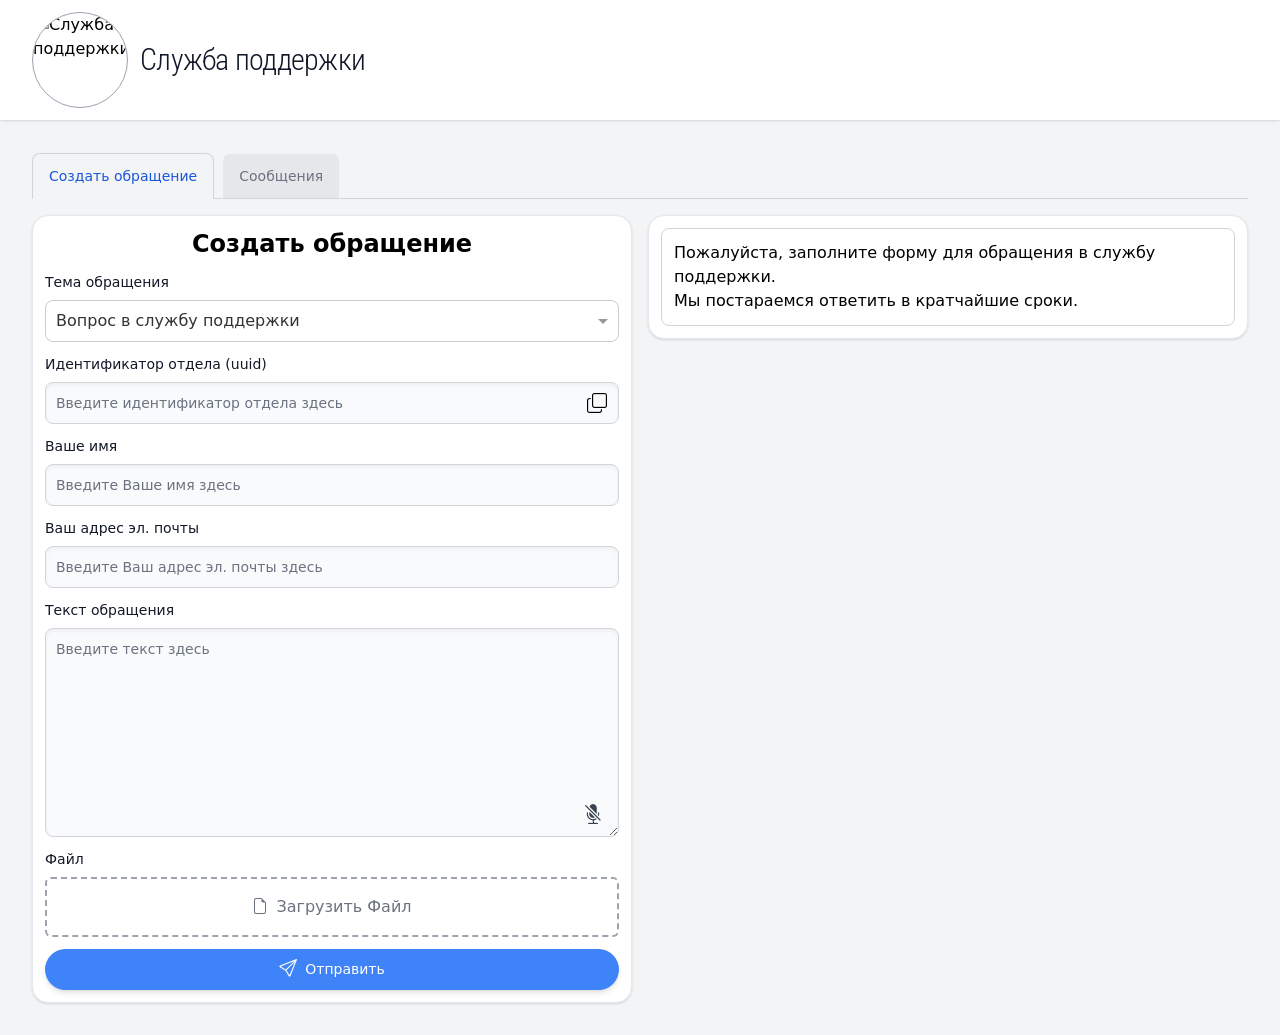
==== static/demo/index.html @ dd45f369 "add demo apps" ====
<!doctype html>
<html class="h-full bg-white sm:bg-gray-100" lang="ru" dir="ltr" data-critters-container>
<head>
    <meta charset="utf-8">
    <title>Api2App - Создать приложение просто онлайн</title>
    <meta name="description" content="Создавайте приложения с приятным и современнным интерфейсом всего за несколько минут. Используйте настройки приватности.">
    <meta name="keywords" content="API, создать приложение, интерфейс, элементы управления, визуальный редактор">
    <meta name="viewport" content="width=device-width, initial-scale=1">
    <link rel="apple-touch-icon" sizes="180x180" href="assets/img/apple-touch-icon.png">
    <link rel="icon" type="image/png" sizes="32x32" href="assets/img/favicon-32x32.png">
    <link rel="icon" type="image/png" sizes="16x16" href="assets/img/favicon-16x16.png">
    <link rel="manifest" href="assets/img/site.webmanifest">
<style>@charset "UTF-8";*,:before,:after{--tw-border-spacing-x:0;--tw-border-spacing-y:0;--tw-translate-x:0;--tw-translate-y:0;--tw-rotate:0;--tw-skew-x:0;--tw-skew-y:0;--tw-scale-x:1;--tw-scale-y:1;--tw-pan-x: ;--tw-pan-y: ;--tw-pinch-zoom: ;--tw-scroll-snap-strictness:proximity;--tw-gradient-from-position: ;--tw-gradient-via-position: ;--tw-gradient-to-position: ;--tw-ordinal: ;--tw-slashed-zero: ;--tw-numeric-figure: ;--tw-numeric-spacing: ;--tw-numeric-fraction: ;--tw-ring-inset: ;--tw-ring-offset-width:0px;--tw-ring-offset-color:#fff;--tw-ring-color:rgb(63 131 248 / .5);--tw-ring-offset-shadow:0 0 #0000;--tw-ring-shadow:0 0 #0000;--tw-shadow:0 0 #0000;--tw-shadow-colored:0 0 #0000;--tw-blur: ;--tw-brightness: ;--tw-contrast: ;--tw-grayscale: ;--tw-hue-rotate: ;--tw-invert: ;--tw-saturate: ;--tw-sepia: ;--tw-drop-shadow: ;--tw-backdrop-blur: ;--tw-backdrop-brightness: ;--tw-backdrop-contrast: ;--tw-backdrop-grayscale: ;--tw-backdrop-hue-rotate: ;--tw-backdrop-invert: ;--tw-backdrop-opacity: ;--tw-backdrop-saturate: ;--tw-backdrop-sepia: ;--tw-contain-size: ;--tw-contain-layout: ;--tw-contain-paint: ;--tw-contain-style: }*,:before,:after{box-sizing:border-box;border-width:0;border-style:solid;border-color:#e5e7eb}:before,:after{--tw-content:""}html{line-height:1.5;-webkit-text-size-adjust:100%;tab-size:4;font-family:ui-sans-serif,system-ui,sans-serif,"Apple Color Emoji","Segoe UI Emoji",Segoe UI Symbol,"Noto Color Emoji";font-feature-settings:normal;font-variation-settings:normal;-webkit-tap-highlight-color:transparent}body{margin:0;line-height:inherit}svg{display:block;vertical-align:middle}.mx-auto{margin-left:auto;margin-right:auto}.h-14{height:3.5rem}.h-full{height:100%}.w-14{width:3.5rem}@keyframes spin{to{transform:rotate(360deg)}}.animate-spin{animation:spin 1s linear infinite}.bg-white{--tw-bg-opacity:1;background-color:rgb(255 255 255 / var(--tw-bg-opacity, 1))}.fill-blue-600{fill:#1c64f2}.pt-14{padding-top:3.5rem}.text-gray-200{--tw-text-opacity:1;color:rgb(229 231 235 / var(--tw-text-opacity, 1))}@media (min-width: 640px){.sm\:bg-gray-100{--tw-bg-opacity:1;background-color:rgb(243 244 246 / var(--tw-bg-opacity, 1))}}</style><link rel="stylesheet" href="styles.8e0a9c269f33bc6c.css" media="print" onload="this.media='all'"><noscript><link rel="stylesheet" href="styles.8e0a9c269f33bc6c.css"></noscript></head>
<body class="h-full">
<app-root>
    <div class="pt-14">
        <svg aria-hidden="true" class="mx-auto w-14 h-14 text-gray-200 animate-spin dark:text-gray-600 fill-blue-600" style="width: 3.5rem; height: 3.5rem; margin: 0 auto;" viewBox="0 0 100 101" fill="none" xmlns="http://www.w3.org/2000/svg">
            <path d="M100 50.5908C100 78.2051 77.6142 100.591 50 100.591C22.3858 100.591 0 78.2051 0 50.5908C0 22.9766 22.3858 0.59082 50 0.59082C77.6142 0.59082 100 22.9766 100 50.5908ZM9.08144 50.5908C9.08144 73.1895 27.4013 91.5094 50 91.5094C72.5987 91.5094 90.9186 73.1895 90.9186 50.5908C90.9186 27.9921 72.5987 9.67226 50 9.67226C27.4013 9.67226 9.08144 27.9921 9.08144 50.5908Z" fill="currentColor"/>
            <path d="M93.9676 39.0409C96.393 38.4038 97.8624 35.9116 97.0079 33.5539C95.2932 28.8227 92.871 24.3692 89.8167 20.348C85.8452 15.1192 80.8826 10.7238 75.2124 7.41289C69.5422 4.10194 63.2754 1.94025 56.7698 1.05124C51.7666 0.367541 46.6976 0.446843 41.7345 1.27873C39.2613 1.69328 37.813 4.19778 38.4501 6.62326C39.0873 9.04874 41.5694 10.4717 44.0505 10.1071C47.8511 9.54855 51.7191 9.52689 55.5402 10.0491C60.8642 10.7766 65.9928 12.5457 70.6331 15.2552C75.2735 17.9648 79.3347 21.5619 82.5849 25.841C84.9175 28.9121 86.7997 32.2913 88.1811 35.8758C89.083 38.2158 91.5421 39.6781 93.9676 39.0409Z" fill="currentFill"/>
        </svg>
    </div>
</app-root>

<script src="https://api2app.org/static/assets/js/vk-bridge/browser.min.js"></script>
<script>
    vkBridge.send('VKWebAppInit')
        .then((data) => {
            if (data.result) {
                window.isVKApp = true;
            }
        });
</script>

<script src="runtime.8a852d989e1c71f6.js" type="module"></script><script src="polyfills.46fb74d9b6b11dcc.js" type="module"></script><script src="scripts.18d14e30ebb1ffea.js" defer></script><script src="main.1f59f36cc4c41d90.js" type="module"></script></body>
</html>
---- static/demo/styles.8e0a9c269f33bc6c.css ----
@charset "UTF-8";/*!
 * Bootstrap Icons v1.13.1 (https://icons.getbootstrap.com/)
 * Copyright 2019-2024 The Bootstrap Authors
 * Licensed under MIT (https://github.com/twbs/icons/blob/main/LICENSE)
 */@font-face{font-display:block;font-family:bootstrap-icons;src:url(bootstrap-icons.154365acf3010d96.woff2?24e3eb84d0bcaf83d77f904c78ac1f47) format("woff2"),url(bootstrap-icons.ac1a99b3d05d8232.woff?24e3eb84d0bcaf83d77f904c78ac1f47) format("woff")}.bi:before,[class^=bi-]:before,[class*=" bi-"]:before{display:inline-block;font-family:bootstrap-icons!important;font-style:normal;font-weight:400!important;font-variant:normal;text-transform:none;line-height:1;vertical-align:-.125em;-webkit-font-smoothing:antialiased;-moz-osx-font-smoothing:grayscale}.bi-123:before{content:"\f67f"}.bi-alarm-fill:before{content:"\f101"}.bi-alarm:before{content:"\f102"}.bi-align-bottom:before{content:"\f103"}.bi-align-center:before{content:"\f104"}.bi-align-end:before{content:"\f105"}.bi-align-middle:before{content:"\f106"}.bi-align-start:before{content:"\f107"}.bi-align-top:before{content:"\f108"}.bi-alt:before{content:"\f109"}.bi-app-indicator:before{content:"\f10a"}.bi-app:before{content:"\f10b"}.bi-archive-fill:before{content:"\f10c"}.bi-archive:before{content:"\f10d"}.bi-arrow-90deg-down:before{content:"\f10e"}.bi-arrow-90deg-left:before{content:"\f10f"}.bi-arrow-90deg-right:before{content:"\f110"}.bi-arrow-90deg-up:before{content:"\f111"}.bi-arrow-bar-down:before{content:"\f112"}.bi-arrow-bar-left:before{content:"\f113"}.bi-arrow-bar-right:before{content:"\f114"}.bi-arrow-bar-up:before{content:"\f115"}.bi-arrow-clockwise:before{content:"\f116"}.bi-arrow-counterclockwise:before{content:"\f117"}.bi-arrow-down-circle-fill:before{content:"\f118"}.bi-arrow-down-circle:before{content:"\f119"}.bi-arrow-down-left-circle-fill:before{content:"\f11a"}.bi-arrow-down-left-circle:before{content:"\f11b"}.bi-arrow-down-left-square-fill:before{content:"\f11c"}.bi-arrow-down-left-square:before{content:"\f11d"}.bi-arrow-down-left:before{content:"\f11e"}.bi-arrow-down-right-circle-fill:before{content:"\f11f"}.bi-arrow-down-right-circle:before{content:"\f120"}.bi-arrow-down-right-square-fill:before{content:"\f121"}.bi-arrow-down-right-square:before{content:"\f122"}.bi-arrow-down-right:before{content:"\f123"}.bi-arrow-down-short:before{content:"\f124"}.bi-arrow-down-square-fill:before{content:"\f125"}.bi-arrow-down-square:before{content:"\f126"}.bi-arrow-down-up:before{content:"\f127"}.bi-arrow-down:before{content:"\f128"}.bi-arrow-left-circle-fill:before{content:"\f129"}.bi-arrow-left-circle:before{content:"\f12a"}.bi-arrow-left-right:before{content:"\f12b"}.bi-arrow-left-short:before{content:"\f12c"}.bi-arrow-left-square-fill:before{content:"\f12d"}.bi-arrow-left-square:before{content:"\f12e"}.bi-arrow-left:before{content:"\f12f"}.bi-arrow-repeat:before{content:"\f130"}.bi-arrow-return-left:before{content:"\f131"}.bi-arrow-return-right:before{content:"\f132"}.bi-arrow-right-circle-fill:before{content:"\f133"}.bi-arrow-right-circle:before{content:"\f134"}.bi-arrow-right-short:before{content:"\f135"}.bi-arrow-right-square-fill:before{content:"\f136"}.bi-arrow-right-square:before{content:"\f137"}.bi-arrow-right:before{content:"\f138"}.bi-arrow-up-circle-fill:before{content:"\f139"}.bi-arrow-up-circle:before{content:"\f13a"}.bi-arrow-up-left-circle-fill:before{content:"\f13b"}.bi-arrow-up-left-circle:before{content:"\f13c"}.bi-arrow-up-left-square-fill:before{content:"\f13d"}.bi-arrow-up-left-square:before{content:"\f13e"}.bi-arrow-up-left:before{content:"\f13f"}.bi-arrow-up-right-circle-fill:before{content:"\f140"}.bi-arrow-up-right-circle:before{content:"\f141"}.bi-arrow-up-right-square-fill:before{content:"\f142"}.bi-arrow-up-right-square:before{content:"\f143"}.bi-arrow-up-right:before{content:"\f144"}.bi-arrow-up-short:before{content:"\f145"}.bi-arrow-up-square-fill:before{content:"\f146"}.bi-arrow-up-square:before{content:"\f147"}.bi-arrow-up:before{content:"\f148"}.bi-arrows-angle-contract:before{content:"\f149"}.bi-arrows-angle-expand:before{content:"\f14a"}.bi-arrows-collapse:before{content:"\f14b"}.bi-arrows-expand:before{content:"\f14c"}.bi-arrows-fullscreen:before{content:"\f14d"}.bi-arrows-move:before{content:"\f14e"}.bi-aspect-ratio-fill:before{content:"\f14f"}.bi-aspect-ratio:before{content:"\f150"}.bi-asterisk:before{content:"\f151"}.bi-at:before{content:"\f152"}.bi-award-fill:before{content:"\f153"}.bi-award:before{content:"\f154"}.bi-back:before{content:"\f155"}.bi-backspace-fill:before{content:"\f156"}.bi-backspace-reverse-fill:before{content:"\f157"}.bi-backspace-reverse:before{content:"\f158"}.bi-backspace:before{content:"\f159"}.bi-badge-3d-fill:before{content:"\f15a"}.bi-badge-3d:before{content:"\f15b"}.bi-badge-4k-fill:before{content:"\f15c"}.bi-badge-4k:before{content:"\f15d"}.bi-badge-8k-fill:before{content:"\f15e"}.bi-badge-8k:before{content:"\f15f"}.bi-badge-ad-fill:before{content:"\f160"}.bi-badge-ad:before{content:"\f161"}.bi-badge-ar-fill:before{content:"\f162"}.bi-badge-ar:before{content:"\f163"}.bi-badge-cc-fill:before{content:"\f164"}.bi-badge-cc:before{content:"\f165"}.bi-badge-hd-fill:before{content:"\f166"}.bi-badge-hd:before{content:"\f167"}.bi-badge-tm-fill:before{content:"\f168"}.bi-badge-tm:before{content:"\f169"}.bi-badge-vo-fill:before{content:"\f16a"}.bi-badge-vo:before{content:"\f16b"}.bi-badge-vr-fill:before{content:"\f16c"}.bi-badge-vr:before{content:"\f16d"}.bi-badge-wc-fill:before{content:"\f16e"}.bi-badge-wc:before{content:"\f16f"}.bi-bag-check-fill:before{content:"\f170"}.bi-bag-check:before{content:"\f171"}.bi-bag-dash-fill:before{content:"\f172"}.bi-bag-dash:before{content:"\f173"}.bi-bag-fill:before{content:"\f174"}.bi-bag-plus-fill:before{content:"\f175"}.bi-bag-plus:before{content:"\f176"}.bi-bag-x-fill:before{content:"\f177"}.bi-bag-x:before{content:"\f178"}.bi-bag:before{content:"\f179"}.bi-bar-chart-fill:before{content:"\f17a"}.bi-bar-chart-line-fill:before{content:"\f17b"}.bi-bar-chart-line:before{content:"\f17c"}.bi-bar-chart-steps:before{content:"\f17d"}.bi-bar-chart:before{content:"\f17e"}.bi-basket-fill:before{content:"\f17f"}.bi-basket:before{content:"\f180"}.bi-basket2-fill:before{content:"\f181"}.bi-basket2:before{content:"\f182"}.bi-basket3-fill:before{content:"\f183"}.bi-basket3:before{content:"\f184"}.bi-battery-charging:before{content:"\f185"}.bi-battery-full:before{content:"\f186"}.bi-battery-half:before{content:"\f187"}.bi-battery:before{content:"\f188"}.bi-bell-fill:before{content:"\f189"}.bi-bell:before{content:"\f18a"}.bi-bezier:before{content:"\f18b"}.bi-bezier2:before{content:"\f18c"}.bi-bicycle:before{content:"\f18d"}.bi-binoculars-fill:before{content:"\f18e"}.bi-binoculars:before{content:"\f18f"}.bi-blockquote-left:before{content:"\f190"}.bi-blockquote-right:before{content:"\f191"}.bi-book-fill:before{content:"\f192"}.bi-book-half:before{content:"\f193"}.bi-book:before{content:"\f194"}.bi-bookmark-check-fill:before{content:"\f195"}.bi-bookmark-check:before{content:"\f196"}.bi-bookmark-dash-fill:before{content:"\f197"}.bi-bookmark-dash:before{content:"\f198"}.bi-bookmark-fill:before{content:"\f199"}.bi-bookmark-heart-fill:before{content:"\f19a"}.bi-bookmark-heart:before{content:"\f19b"}.bi-bookmark-plus-fill:before{content:"\f19c"}.bi-bookmark-plus:before{content:"\f19d"}.bi-bookmark-star-fill:before{content:"\f19e"}.bi-bookmark-star:before{content:"\f19f"}.bi-bookmark-x-fill:before{content:"\f1a0"}.bi-bookmark-x:before{content:"\f1a1"}.bi-bookmark:before{content:"\f1a2"}.bi-bookmarks-fill:before{content:"\f1a3"}.bi-bookmarks:before{content:"\f1a4"}.bi-bookshelf:before{content:"\f1a5"}.bi-bootstrap-fill:before{content:"\f1a6"}.bi-bootstrap-reboot:before{content:"\f1a7"}.bi-bootstrap:before{content:"\f1a8"}.bi-border-all:before{content:"\f1a9"}.bi-border-bottom:before{content:"\f1aa"}.bi-border-center:before{content:"\f1ab"}.bi-border-inner:before{content:"\f1ac"}.bi-border-left:before{content:"\f1ad"}.bi-border-middle:before{content:"\f1ae"}.bi-border-outer:before{content:"\f1af"}.bi-border-right:before{content:"\f1b0"}.bi-border-style:before{content:"\f1b1"}.bi-border-top:before{content:"\f1b2"}.bi-border-width:before{content:"\f1b3"}.bi-border:before{content:"\f1b4"}.bi-bounding-box-circles:before{content:"\f1b5"}.bi-bounding-box:before{content:"\f1b6"}.bi-box-arrow-down-left:before{content:"\f1b7"}.bi-box-arrow-down-right:before{content:"\f1b8"}.bi-box-arrow-down:before{content:"\f1b9"}.bi-box-arrow-in-down-left:before{content:"\f1ba"}.bi-box-arrow-in-down-right:before{content:"\f1bb"}.bi-box-arrow-in-down:before{content:"\f1bc"}.bi-box-arrow-in-left:before{content:"\f1bd"}.bi-box-arrow-in-right:before{content:"\f1be"}.bi-box-arrow-in-up-left:before{content:"\f1bf"}.bi-box-arrow-in-up-right:before{content:"\f1c0"}.bi-box-arrow-in-up:before{content:"\f1c1"}.bi-box-arrow-left:before{content:"\f1c2"}.bi-box-arrow-right:before{content:"\f1c3"}.bi-box-arrow-up-left:before{content:"\f1c4"}.bi-box-arrow-up-right:before{content:"\f1c5"}.bi-box-arrow-up:before{content:"\f1c6"}.bi-box-seam:before{content:"\f1c7"}.bi-box:before{content:"\f1c8"}.bi-braces:before{content:"\f1c9"}.bi-bricks:before{content:"\f1ca"}.bi-briefcase-fill:before{content:"\f1cb"}.bi-briefcase:before{content:"\f1cc"}.bi-brightness-alt-high-fill:before{content:"\f1cd"}.bi-brightness-alt-high:before{content:"\f1ce"}.bi-brightness-alt-low-fill:before{content:"\f1cf"}.bi-brightness-alt-low:before{content:"\f1d0"}.bi-brightness-high-fill:before{content:"\f1d1"}.bi-brightness-high:before{content:"\f1d2"}.bi-brightness-low-fill:before{content:"\f1d3"}.bi-brightness-low:before{content:"\f1d4"}.bi-broadcast-pin:before{content:"\f1d5"}.bi-broadcast:before{content:"\f1d6"}.bi-brush-fill:before{content:"\f1d7"}.bi-brush:before{content:"\f1d8"}.bi-bucket-fill:before{content:"\f1d9"}.bi-bucket:before{content:"\f1da"}.bi-bug-fill:before{content:"\f1db"}.bi-bug:before{content:"\f1dc"}.bi-building:before{content:"\f1dd"}.bi-bullseye:before{content:"\f1de"}.bi-calculator-fill:before{content:"\f1df"}.bi-calculator:before{content:"\f1e0"}.bi-calendar-check-fill:before{content:"\f1e1"}.bi-calendar-check:before{content:"\f1e2"}.bi-calendar-date-fill:before{content:"\f1e3"}.bi-calendar-date:before{content:"\f1e4"}.bi-calendar-day-fill:before{content:"\f1e5"}.bi-calendar-day:before{content:"\f1e6"}.bi-calendar-event-fill:before{content:"\f1e7"}.bi-calendar-event:before{content:"\f1e8"}.bi-calendar-fill:before{content:"\f1e9"}.bi-calendar-minus-fill:before{content:"\f1ea"}.bi-calendar-minus:before{content:"\f1eb"}.bi-calendar-month-fill:before{content:"\f1ec"}.bi-calendar-month:before{content:"\f1ed"}.bi-calendar-plus-fill:before{content:"\f1ee"}.bi-calendar-plus:before{content:"\f1ef"}.bi-calendar-range-fill:before{content:"\f1f0"}.bi-calendar-range:before{content:"\f1f1"}.bi-calendar-week-fill:before{content:"\f1f2"}.bi-calendar-week:before{content:"\f1f3"}.bi-calendar-x-fill:before{content:"\f1f4"}.bi-calendar-x:before{content:"\f1f5"}.bi-calendar:before{content:"\f1f6"}.bi-calendar2-check-fill:before{content:"\f1f7"}.bi-calendar2-check:before{content:"\f1f8"}.bi-calendar2-date-fill:before{content:"\f1f9"}.bi-calendar2-date:before{content:"\f1fa"}.bi-calendar2-day-fill:before{content:"\f1fb"}.bi-calendar2-day:before{content:"\f1fc"}.bi-calendar2-event-fill:before{content:"\f1fd"}.bi-calendar2-event:before{content:"\f1fe"}.bi-calendar2-fill:before{content:"\f1ff"}.bi-calendar2-minus-fill:before{content:"\f200"}.bi-calendar2-minus:before{content:"\f201"}.bi-calendar2-month-fill:before{content:"\f202"}.bi-calendar2-month:before{content:"\f203"}.bi-calendar2-plus-fill:before{content:"\f204"}.bi-calendar2-plus:before{content:"\f205"}.bi-calendar2-range-fill:before{content:"\f206"}.bi-calendar2-range:before{content:"\f207"}.bi-calendar2-week-fill:before{content:"\f208"}.bi-calendar2-week:before{content:"\f209"}.bi-calendar2-x-fill:before{content:"\f20a"}.bi-calendar2-x:before{content:"\f20b"}.bi-calendar2:before{content:"\f20c"}.bi-calendar3-event-fill:before{content:"\f20d"}.bi-calendar3-event:before{content:"\f20e"}.bi-calendar3-fill:before{content:"\f20f"}.bi-calendar3-range-fill:before{content:"\f210"}.bi-calendar3-range:before{content:"\f211"}.bi-calendar3-week-fill:before{content:"\f212"}.bi-calendar3-week:before{content:"\f213"}.bi-calendar3:before{content:"\f214"}.bi-calendar4-event:before{content:"\f215"}.bi-calendar4-range:before{content:"\f216"}.bi-calendar4-week:before{content:"\f217"}.bi-calendar4:before{content:"\f218"}.bi-camera-fill:before{content:"\f219"}.bi-camera-reels-fill:before{content:"\f21a"}.bi-camera-reels:before{content:"\f21b"}.bi-camera-video-fill:before{content:"\f21c"}.bi-camera-video-off-fill:before{content:"\f21d"}.bi-camera-video-off:before{content:"\f21e"}.bi-camera-video:before{content:"\f21f"}.bi-camera:before{content:"\f220"}.bi-camera2:before{content:"\f221"}.bi-capslock-fill:before{content:"\f222"}.bi-capslock:before{content:"\f223"}.bi-card-checklist:before{content:"\f224"}.bi-card-heading:before{content:"\f225"}.bi-card-image:before{content:"\f226"}.bi-card-list:before{content:"\f227"}.bi-card-text:before{content:"\f228"}.bi-caret-down-fill:before{content:"\f229"}.bi-caret-down-square-fill:before{content:"\f22a"}.bi-caret-down-square:before{content:"\f22b"}.bi-caret-down:before{content:"\f22c"}.bi-caret-left-fill:before{content:"\f22d"}.bi-caret-left-square-fill:before{content:"\f22e"}.bi-caret-left-square:before{content:"\f22f"}.bi-caret-left:before{content:"\f230"}.bi-caret-right-fill:before{content:"\f231"}.bi-caret-right-square-fill:before{content:"\f232"}.bi-caret-right-square:before{content:"\f233"}.bi-caret-right:before{content:"\f234"}.bi-caret-up-fill:before{content:"\f235"}.bi-caret-up-square-fill:before{content:"\f236"}.bi-caret-up-square:before{content:"\f237"}.bi-caret-up:before{content:"\f238"}.bi-cart-check-fill:before{content:"\f239"}.bi-cart-check:before{content:"\f23a"}.bi-cart-dash-fill:before{content:"\f23b"}.bi-cart-dash:before{content:"\f23c"}.bi-cart-fill:before{content:"\f23d"}.bi-cart-plus-fill:before{content:"\f23e"}.bi-cart-plus:before{content:"\f23f"}.bi-cart-x-fill:before{content:"\f240"}.bi-cart-x:before{content:"\f241"}.bi-cart:before{content:"\f242"}.bi-cart2:before{content:"\f243"}.bi-cart3:before{content:"\f244"}.bi-cart4:before{content:"\f245"}.bi-cash-stack:before{content:"\f246"}.bi-cash:before{content:"\f247"}.bi-cast:before{content:"\f248"}.bi-chat-dots-fill:before{content:"\f249"}.bi-chat-dots:before{content:"\f24a"}.bi-chat-fill:before{content:"\f24b"}.bi-chat-left-dots-fill:before{content:"\f24c"}.bi-chat-left-dots:before{content:"\f24d"}.bi-chat-left-fill:before{content:"\f24e"}.bi-chat-left-quote-fill:before{content:"\f24f"}.bi-chat-left-quote:before{content:"\f250"}.bi-chat-left-text-fill:before{content:"\f251"}.bi-chat-left-text:before{content:"\f252"}.bi-chat-left:before{content:"\f253"}.bi-chat-quote-fill:before{content:"\f254"}.bi-chat-quote:before{content:"\f255"}.bi-chat-right-dots-fill:before{content:"\f256"}.bi-chat-right-dots:before{content:"\f257"}.bi-chat-right-fill:before{content:"\f258"}.bi-chat-right-quote-fill:before{content:"\f259"}.bi-chat-right-quote:before{content:"\f25a"}.bi-chat-right-text-fill:before{content:"\f25b"}.bi-chat-right-text:before{content:"\f25c"}.bi-chat-right:before{content:"\f25d"}.bi-chat-square-dots-fill:before{content:"\f25e"}.bi-chat-square-dots:before{content:"\f25f"}.bi-chat-square-fill:before{content:"\f260"}.bi-chat-square-quote-fill:before{content:"\f261"}.bi-chat-square-quote:before{content:"\f262"}.bi-chat-square-text-fill:before{content:"\f263"}.bi-chat-square-text:before{content:"\f264"}.bi-chat-square:before{content:"\f265"}.bi-chat-text-fill:before{content:"\f266"}.bi-chat-text:before{content:"\f267"}.bi-chat:before{content:"\f268"}.bi-check-all:before{content:"\f269"}.bi-check-circle-fill:before{content:"\f26a"}.bi-check-circle:before{content:"\f26b"}.bi-check-square-fill:before{content:"\f26c"}.bi-check-square:before{content:"\f26d"}.bi-check:before{content:"\f26e"}.bi-check2-all:before{content:"\f26f"}.bi-check2-circle:before{content:"\f270"}.bi-check2-square:before{content:"\f271"}.bi-check2:before{content:"\f272"}.bi-chevron-bar-contract:before{content:"\f273"}.bi-chevron-bar-down:before{content:"\f274"}.bi-chevron-bar-expand:before{content:"\f275"}.bi-chevron-bar-left:before{content:"\f276"}.bi-chevron-bar-right:before{content:"\f277"}.bi-chevron-bar-up:before{content:"\f278"}.bi-chevron-compact-down:before{content:"\f279"}.bi-chevron-compact-left:before{content:"\f27a"}.bi-chevron-compact-right:before{content:"\f27b"}.bi-chevron-compact-up:before{content:"\f27c"}.bi-chevron-contract:before{content:"\f27d"}.bi-chevron-double-down:before{content:"\f27e"}.bi-chevron-double-left:before{content:"\f27f"}.bi-chevron-double-right:before{content:"\f280"}.bi-chevron-double-up:before{content:"\f281"}.bi-chevron-down:before{content:"\f282"}.bi-chevron-expand:before{content:"\f283"}.bi-chevron-left:before{content:"\f284"}.bi-chevron-right:before{content:"\f285"}.bi-chevron-up:before{content:"\f286"}.bi-circle-fill:before{content:"\f287"}.bi-circle-half:before{content:"\f288"}.bi-circle-square:before{content:"\f289"}.bi-circle:before{content:"\f28a"}.bi-clipboard-check:before{content:"\f28b"}.bi-clipboard-data:before{content:"\f28c"}.bi-clipboard-minus:before{content:"\f28d"}.bi-clipboard-plus:before{content:"\f28e"}.bi-clipboard-x:before{content:"\f28f"}.bi-clipboard:before{content:"\f290"}.bi-clock-fill:before{content:"\f291"}.bi-clock-history:before{content:"\f292"}.bi-clock:before{content:"\f293"}.bi-cloud-arrow-down-fill:before{content:"\f294"}.bi-cloud-arrow-down:before{content:"\f295"}.bi-cloud-arrow-up-fill:before{content:"\f296"}.bi-cloud-arrow-up:before{content:"\f297"}.bi-cloud-check-fill:before{content:"\f298"}.bi-cloud-check:before{content:"\f299"}.bi-cloud-download-fill:before{content:"\f29a"}.bi-cloud-download:before{content:"\f29b"}.bi-cloud-drizzle-fill:before{content:"\f29c"}.bi-cloud-drizzle:before{content:"\f29d"}.bi-cloud-fill:before{content:"\f29e"}.bi-cloud-fog-fill:before{content:"\f29f"}.bi-cloud-fog:before{content:"\f2a0"}.bi-cloud-fog2-fill:before{content:"\f2a1"}.bi-cloud-fog2:before{content:"\f2a2"}.bi-cloud-hail-fill:before{content:"\f2a3"}.bi-cloud-hail:before{content:"\f2a4"}.bi-cloud-haze-fill:before{content:"\f2a6"}.bi-cloud-haze:before{content:"\f2a7"}.bi-cloud-haze2-fill:before{content:"\f2a8"}.bi-cloud-lightning-fill:before{content:"\f2a9"}.bi-cloud-lightning-rain-fill:before{content:"\f2aa"}.bi-cloud-lightning-rain:before{content:"\f2ab"}.bi-cloud-lightning:before{content:"\f2ac"}.bi-cloud-minus-fill:before{content:"\f2ad"}.bi-cloud-minus:before{content:"\f2ae"}.bi-cloud-moon-fill:before{content:"\f2af"}.bi-cloud-moon:before{content:"\f2b0"}.bi-cloud-plus-fill:before{content:"\f2b1"}.bi-cloud-plus:before{content:"\f2b2"}.bi-cloud-rain-fill:before{content:"\f2b3"}.bi-cloud-rain-heavy-fill:before{content:"\f2b4"}.bi-cloud-rain-heavy:before{content:"\f2b5"}.bi-cloud-rain:before{content:"\f2b6"}.bi-cloud-slash-fill:before{content:"\f2b7"}.bi-cloud-slash:before{content:"\f2b8"}.bi-cloud-sleet-fill:before{content:"\f2b9"}.bi-cloud-sleet:before{content:"\f2ba"}.bi-cloud-snow-fill:before{content:"\f2bb"}.bi-cloud-snow:before{content:"\f2bc"}.bi-cloud-sun-fill:before{content:"\f2bd"}.bi-cloud-sun:before{content:"\f2be"}.bi-cloud-upload-fill:before{content:"\f2bf"}.bi-cloud-upload:before{content:"\f2c0"}.bi-cloud:before{content:"\f2c1"}.bi-clouds-fill:before{content:"\f2c2"}.bi-clouds:before{content:"\f2c3"}.bi-cloudy-fill:before{content:"\f2c4"}.bi-cloudy:before{content:"\f2c5"}.bi-code-slash:before{content:"\f2c6"}.bi-code-square:before{content:"\f2c7"}.bi-code:before{content:"\f2c8"}.bi-collection-fill:before{content:"\f2c9"}.bi-collection-play-fill:before{content:"\f2ca"}.bi-collection-play:before{content:"\f2cb"}.bi-collection:before{content:"\f2cc"}.bi-columns-gap:before{content:"\f2cd"}.bi-columns:before{content:"\f2ce"}.bi-command:before{content:"\f2cf"}.bi-compass-fill:before{content:"\f2d0"}.bi-compass:before{content:"\f2d1"}.bi-cone-striped:before{content:"\f2d2"}.bi-cone:before{content:"\f2d3"}.bi-controller:before{content:"\f2d4"}.bi-cpu-fill:before{content:"\f2d5"}.bi-cpu:before{content:"\f2d6"}.bi-credit-card-2-back-fill:before{content:"\f2d7"}.bi-credit-card-2-back:before{content:"\f2d8"}.bi-credit-card-2-front-fill:before{content:"\f2d9"}.bi-credit-card-2-front:before{content:"\f2da"}.bi-credit-card-fill:before{content:"\f2db"}.bi-credit-card:before{content:"\f2dc"}.bi-crop:before{content:"\f2dd"}.bi-cup-fill:before{content:"\f2de"}.bi-cup-straw:before{content:"\f2df"}.bi-cup:before{content:"\f2e0"}.bi-cursor-fill:before{content:"\f2e1"}.bi-cursor-text:before{content:"\f2e2"}.bi-cursor:before{content:"\f2e3"}.bi-dash-circle-dotted:before{content:"\f2e4"}.bi-dash-circle-fill:before{content:"\f2e5"}.bi-dash-circle:before{content:"\f2e6"}.bi-dash-square-dotted:before{content:"\f2e7"}.bi-dash-square-fill:before{content:"\f2e8"}.bi-dash-square:before{content:"\f2e9"}.bi-dash:before{content:"\f2ea"}.bi-diagram-2-fill:before{content:"\f2eb"}.bi-diagram-2:before{content:"\f2ec"}.bi-diagram-3-fill:before{content:"\f2ed"}.bi-diagram-3:before{content:"\f2ee"}.bi-diamond-fill:before{content:"\f2ef"}.bi-diamond-half:before{content:"\f2f0"}.bi-diamond:before{content:"\f2f1"}.bi-dice-1-fill:before{content:"\f2f2"}.bi-dice-1:before{content:"\f2f3"}.bi-dice-2-fill:before{content:"\f2f4"}.bi-dice-2:before{content:"\f2f5"}.bi-dice-3-fill:before{content:"\f2f6"}.bi-dice-3:before{content:"\f2f7"}.bi-dice-4-fill:before{content:"\f2f8"}.bi-dice-4:before{content:"\f2f9"}.bi-dice-5-fill:before{content:"\f2fa"}.bi-dice-5:before{content:"\f2fb"}.bi-dice-6-fill:before{content:"\f2fc"}.bi-dice-6:before{content:"\f2fd"}.bi-disc-fill:before{content:"\f2fe"}.bi-disc:before{content:"\f2ff"}.bi-discord:before{content:"\f300"}.bi-display-fill:before{content:"\f301"}.bi-display:before{content:"\f302"}.bi-distribute-horizontal:before{content:"\f303"}.bi-distribute-vertical:before{content:"\f304"}.bi-door-closed-fill:before{content:"\f305"}.bi-door-closed:before{content:"\f306"}.bi-door-open-fill:before{content:"\f307"}.bi-door-open:before{content:"\f308"}.bi-dot:before{content:"\f309"}.bi-download:before{content:"\f30a"}.bi-droplet-fill:before{content:"\f30b"}.bi-droplet-half:before{content:"\f30c"}.bi-droplet:before{content:"\f30d"}.bi-earbuds:before{content:"\f30e"}.bi-easel-fill:before{content:"\f30f"}.bi-easel:before{content:"\f310"}.bi-egg-fill:before{content:"\f311"}.bi-egg-fried:before{content:"\f312"}.bi-egg:before{content:"\f313"}.bi-eject-fill:before{content:"\f314"}.bi-eject:before{content:"\f315"}.bi-emoji-angry-fill:before{content:"\f316"}.bi-emoji-angry:before{content:"\f317"}.bi-emoji-dizzy-fill:before{content:"\f318"}.bi-emoji-dizzy:before{content:"\f319"}.bi-emoji-expressionless-fill:before{content:"\f31a"}.bi-emoji-expressionless:before{content:"\f31b"}.bi-emoji-frown-fill:before{content:"\f31c"}.bi-emoji-frown:before{content:"\f31d"}.bi-emoji-heart-eyes-fill:before{content:"\f31e"}.bi-emoji-heart-eyes:before{content:"\f31f"}.bi-emoji-laughing-fill:before{content:"\f320"}.bi-emoji-laughing:before{content:"\f321"}.bi-emoji-neutral-fill:before{content:"\f322"}.bi-emoji-neutral:before{content:"\f323"}.bi-emoji-smile-fill:before{content:"\f324"}.bi-emoji-smile-upside-down-fill:before{content:"\f325"}.bi-emoji-smile-upside-down:before{content:"\f326"}.bi-emoji-smile:before{content:"\f327"}.bi-emoji-sunglasses-fill:before{content:"\f328"}.bi-emoji-sunglasses:before{content:"\f329"}.bi-emoji-wink-fill:before{content:"\f32a"}.bi-emoji-wink:before{content:"\f32b"}.bi-envelope-fill:before{content:"\f32c"}.bi-envelope-open-fill:before{content:"\f32d"}.bi-envelope-open:before{content:"\f32e"}.bi-envelope:before{content:"\f32f"}.bi-eraser-fill:before{content:"\f330"}.bi-eraser:before{content:"\f331"}.bi-exclamation-circle-fill:before{content:"\f332"}.bi-exclamation-circle:before{content:"\f333"}.bi-exclamation-diamond-fill:before{content:"\f334"}.bi-exclamation-diamond:before{content:"\f335"}.bi-exclamation-octagon-fill:before{content:"\f336"}.bi-exclamation-octagon:before{content:"\f337"}.bi-exclamation-square-fill:before{content:"\f338"}.bi-exclamation-square:before{content:"\f339"}.bi-exclamation-triangle-fill:before{content:"\f33a"}.bi-exclamation-triangle:before{content:"\f33b"}.bi-exclamation:before{content:"\f33c"}.bi-exclude:before{content:"\f33d"}.bi-eye-fill:before{content:"\f33e"}.bi-eye-slash-fill:before{content:"\f33f"}.bi-eye-slash:before{content:"\f340"}.bi-eye:before{content:"\f341"}.bi-eyedropper:before{content:"\f342"}.bi-eyeglasses:before{content:"\f343"}.bi-facebook:before{content:"\f344"}.bi-file-arrow-down-fill:before{content:"\f345"}.bi-file-arrow-down:before{content:"\f346"}.bi-file-arrow-up-fill:before{content:"\f347"}.bi-file-arrow-up:before{content:"\f348"}.bi-file-bar-graph-fill:before{content:"\f349"}.bi-file-bar-graph:before{content:"\f34a"}.bi-file-binary-fill:before{content:"\f34b"}.bi-file-binary:before{content:"\f34c"}.bi-file-break-fill:before{content:"\f34d"}.bi-file-break:before{content:"\f34e"}.bi-file-check-fill:before{content:"\f34f"}.bi-file-check:before{content:"\f350"}.bi-file-code-fill:before{content:"\f351"}.bi-file-code:before{content:"\f352"}.bi-file-diff-fill:before{content:"\f353"}.bi-file-diff:before{content:"\f354"}.bi-file-earmark-arrow-down-fill:before{content:"\f355"}.bi-file-earmark-arrow-down:before{content:"\f356"}.bi-file-earmark-arrow-up-fill:before{content:"\f357"}.bi-file-earmark-arrow-up:before{content:"\f358"}.bi-file-earmark-bar-graph-fill:before{content:"\f359"}.bi-file-earmark-bar-graph:before{content:"\f35a"}.bi-file-earmark-binary-fill:before{content:"\f35b"}.bi-file-earmark-binary:before{content:"\f35c"}.bi-file-earmark-break-fill:before{content:"\f35d"}.bi-file-earmark-break:before{content:"\f35e"}.bi-file-earmark-check-fill:before{content:"\f35f"}.bi-file-earmark-check:before{content:"\f360"}.bi-file-earmark-code-fill:before{content:"\f361"}.bi-file-earmark-code:before{content:"\f362"}.bi-file-earmark-diff-fill:before{content:"\f363"}.bi-file-earmark-diff:before{content:"\f364"}.bi-file-earmark-easel-fill:before{content:"\f365"}.bi-file-earmark-easel:before{content:"\f366"}.bi-file-earmark-excel-fill:before{content:"\f367"}.bi-file-earmark-excel:before{content:"\f368"}.bi-file-earmark-fill:before{content:"\f369"}.bi-file-earmark-font-fill:before{content:"\f36a"}.bi-file-earmark-font:before{content:"\f36b"}.bi-file-earmark-image-fill:before{content:"\f36c"}.bi-file-earmark-image:before{content:"\f36d"}.bi-file-earmark-lock-fill:before{content:"\f36e"}.bi-file-earmark-lock:before{content:"\f36f"}.bi-file-earmark-lock2-fill:before{content:"\f370"}.bi-file-earmark-lock2:before{content:"\f371"}.bi-file-earmark-medical-fill:before{content:"\f372"}.bi-file-earmark-medical:before{content:"\f373"}.bi-file-earmark-minus-fill:before{content:"\f374"}.bi-file-earmark-minus:before{content:"\f375"}.bi-file-earmark-music-fill:before{content:"\f376"}.bi-file-earmark-music:before{content:"\f377"}.bi-file-earmark-person-fill:before{content:"\f378"}.bi-file-earmark-person:before{content:"\f379"}.bi-file-earmark-play-fill:before{content:"\f37a"}.bi-file-earmark-play:before{content:"\f37b"}.bi-file-earmark-plus-fill:before{content:"\f37c"}.bi-file-earmark-plus:before{content:"\f37d"}.bi-file-earmark-post-fill:before{content:"\f37e"}.bi-file-earmark-post:before{content:"\f37f"}.bi-file-earmark-ppt-fill:before{content:"\f380"}.bi-file-earmark-ppt:before{content:"\f381"}.bi-file-earmark-richtext-fill:before{content:"\f382"}.bi-file-earmark-richtext:before{content:"\f383"}.bi-file-earmark-ruled-fill:before{content:"\f384"}.bi-file-earmark-ruled:before{content:"\f385"}.bi-file-earmark-slides-fill:before{content:"\f386"}.bi-file-earmark-slides:before{content:"\f387"}.bi-file-earmark-spreadsheet-fill:before{content:"\f388"}.bi-file-earmark-spreadsheet:before{content:"\f389"}.bi-file-earmark-text-fill:before{content:"\f38a"}.bi-file-earmark-text:before{content:"\f38b"}.bi-file-earmark-word-fill:before{content:"\f38c"}.bi-file-earmark-word:before{content:"\f38d"}.bi-file-earmark-x-fill:before{content:"\f38e"}.bi-file-earmark-x:before{content:"\f38f"}.bi-file-earmark-zip-fill:before{content:"\f390"}.bi-file-earmark-zip:before{content:"\f391"}.bi-file-earmark:before{content:"\f392"}.bi-file-easel-fill:before{content:"\f393"}.bi-file-easel:before{content:"\f394"}.bi-file-excel-fill:before{content:"\f395"}.bi-file-excel:before{content:"\f396"}.bi-file-fill:before{content:"\f397"}.bi-file-font-fill:before{content:"\f398"}.bi-file-font:before{content:"\f399"}.bi-file-image-fill:before{content:"\f39a"}.bi-file-image:before{content:"\f39b"}.bi-file-lock-fill:before{content:"\f39c"}.bi-file-lock:before{content:"\f39d"}.bi-file-lock2-fill:before{content:"\f39e"}.bi-file-lock2:before{content:"\f39f"}.bi-file-medical-fill:before{content:"\f3a0"}.bi-file-medical:before{content:"\f3a1"}.bi-file-minus-fill:before{content:"\f3a2"}.bi-file-minus:before{content:"\f3a3"}.bi-file-music-fill:before{content:"\f3a4"}.bi-file-music:before{content:"\f3a5"}.bi-file-person-fill:before{content:"\f3a6"}.bi-file-person:before{content:"\f3a7"}.bi-file-play-fill:before{content:"\f3a8"}.bi-file-play:before{content:"\f3a9"}.bi-file-plus-fill:before{content:"\f3aa"}.bi-file-plus:before{content:"\f3ab"}.bi-file-post-fill:before{content:"\f3ac"}.bi-file-post:before{content:"\f3ad"}.bi-file-ppt-fill:before{content:"\f3ae"}.bi-file-ppt:before{content:"\f3af"}.bi-file-richtext-fill:before{content:"\f3b0"}.bi-file-richtext:before{content:"\f3b1"}.bi-file-ruled-fill:before{content:"\f3b2"}.bi-file-ruled:before{content:"\f3b3"}.bi-file-slides-fill:before{content:"\f3b4"}.bi-file-slides:before{content:"\f3b5"}.bi-file-spreadsheet-fill:before{content:"\f3b6"}.bi-file-spreadsheet:before{content:"\f3b7"}.bi-file-text-fill:before{content:"\f3b8"}.bi-file-text:before{content:"\f3b9"}.bi-file-word-fill:before{content:"\f3ba"}.bi-file-word:before{content:"\f3bb"}.bi-file-x-fill:before{content:"\f3bc"}.bi-file-x:before{content:"\f3bd"}.bi-file-zip-fill:before{content:"\f3be"}.bi-file-zip:before{content:"\f3bf"}.bi-file:before{content:"\f3c0"}.bi-files-alt:before{content:"\f3c1"}.bi-files:before{content:"\f3c2"}.bi-film:before{content:"\f3c3"}.bi-filter-circle-fill:before{content:"\f3c4"}.bi-filter-circle:before{content:"\f3c5"}.bi-filter-left:before{content:"\f3c6"}.bi-filter-right:before{content:"\f3c7"}.bi-filter-square-fill:before{content:"\f3c8"}.bi-filter-square:before{content:"\f3c9"}.bi-filter:before{content:"\f3ca"}.bi-flag-fill:before{content:"\f3cb"}.bi-flag:before{content:"\f3cc"}.bi-flower1:before{content:"\f3cd"}.bi-flower2:before{content:"\f3ce"}.bi-flower3:before{content:"\f3cf"}.bi-folder-check:before{content:"\f3d0"}.bi-folder-fill:before{content:"\f3d1"}.bi-folder-minus:before{content:"\f3d2"}.bi-folder-plus:before{content:"\f3d3"}.bi-folder-symlink-fill:before{content:"\f3d4"}.bi-folder-symlink:before{content:"\f3d5"}.bi-folder-x:before{content:"\f3d6"}.bi-folder:before{content:"\f3d7"}.bi-folder2-open:before{content:"\f3d8"}.bi-folder2:before{content:"\f3d9"}.bi-fonts:before{content:"\f3da"}.bi-forward-fill:before{content:"\f3db"}.bi-forward:before{content:"\f3dc"}.bi-front:before{content:"\f3dd"}.bi-fullscreen-exit:before{content:"\f3de"}.bi-fullscreen:before{content:"\f3df"}.bi-funnel-fill:before{content:"\f3e0"}.bi-funnel:before{content:"\f3e1"}.bi-gear-fill:before{content:"\f3e2"}.bi-gear-wide-connected:before{content:"\f3e3"}.bi-gear-wide:before{content:"\f3e4"}.bi-gear:before{content:"\f3e5"}.bi-gem:before{content:"\f3e6"}.bi-geo-alt-fill:before{content:"\f3e7"}.bi-geo-alt:before{content:"\f3e8"}.bi-geo-fill:before{content:"\f3e9"}.bi-geo:before{content:"\f3ea"}.bi-gift-fill:before{content:"\f3eb"}.bi-gift:before{content:"\f3ec"}.bi-github:before{content:"\f3ed"}.bi-globe:before{content:"\f3ee"}.bi-globe2:before{content:"\f3ef"}.bi-google:before{content:"\f3f0"}.bi-graph-down:before{content:"\f3f1"}.bi-graph-up:before{content:"\f3f2"}.bi-grid-1x2-fill:before{content:"\f3f3"}.bi-grid-1x2:before{content:"\f3f4"}.bi-grid-3x2-gap-fill:before{content:"\f3f5"}.bi-grid-3x2-gap:before{content:"\f3f6"}.bi-grid-3x2:before{content:"\f3f7"}.bi-grid-3x3-gap-fill:before{content:"\f3f8"}.bi-grid-3x3-gap:before{content:"\f3f9"}.bi-grid-3x3:before{content:"\f3fa"}.bi-grid-fill:before{content:"\f3fb"}.bi-grid:before{content:"\f3fc"}.bi-grip-horizontal:before{content:"\f3fd"}.bi-grip-vertical:before{content:"\f3fe"}.bi-hammer:before{content:"\f3ff"}.bi-hand-index-fill:before{content:"\f400"}.bi-hand-index-thumb-fill:before{content:"\f401"}.bi-hand-index-thumb:before{content:"\f402"}.bi-hand-index:before{content:"\f403"}.bi-hand-thumbs-down-fill:before{content:"\f404"}.bi-hand-thumbs-down:before{content:"\f405"}.bi-hand-thumbs-up-fill:before{content:"\f406"}.bi-hand-thumbs-up:before{content:"\f407"}.bi-handbag-fill:before{content:"\f408"}.bi-handbag:before{content:"\f409"}.bi-hash:before{content:"\f40a"}.bi-hdd-fill:before{content:"\f40b"}.bi-hdd-network-fill:before{content:"\f40c"}.bi-hdd-network:before{content:"\f40d"}.bi-hdd-rack-fill:before{content:"\f40e"}.bi-hdd-rack:before{content:"\f40f"}.bi-hdd-stack-fill:before{content:"\f410"}.bi-hdd-stack:before{content:"\f411"}.bi-hdd:before{content:"\f412"}.bi-headphones:before{content:"\f413"}.bi-headset:before{content:"\f414"}.bi-heart-fill:before{content:"\f415"}.bi-heart-half:before{content:"\f416"}.bi-heart:before{content:"\f417"}.bi-heptagon-fill:before{content:"\f418"}.bi-heptagon-half:before{content:"\f419"}.bi-heptagon:before{content:"\f41a"}.bi-hexagon-fill:before{content:"\f41b"}.bi-hexagon-half:before{content:"\f41c"}.bi-hexagon:before{content:"\f41d"}.bi-hourglass-bottom:before{content:"\f41e"}.bi-hourglass-split:before{content:"\f41f"}.bi-hourglass-top:before{content:"\f420"}.bi-hourglass:before{content:"\f421"}.bi-house-door-fill:before{content:"\f422"}.bi-house-door:before{content:"\f423"}.bi-house-fill:before{content:"\f424"}.bi-house:before{content:"\f425"}.bi-hr:before{content:"\f426"}.bi-hurricane:before{content:"\f427"}.bi-image-alt:before{content:"\f428"}.bi-image-fill:before{content:"\f429"}.bi-image:before{content:"\f42a"}.bi-images:before{content:"\f42b"}.bi-inbox-fill:before{content:"\f42c"}.bi-inbox:before{content:"\f42d"}.bi-inboxes-fill:before{content:"\f42e"}.bi-inboxes:before{content:"\f42f"}.bi-info-circle-fill:before{content:"\f430"}.bi-info-circle:before{content:"\f431"}.bi-info-square-fill:before{content:"\f432"}.bi-info-square:before{content:"\f433"}.bi-info:before{content:"\f434"}.bi-input-cursor-text:before{content:"\f435"}.bi-input-cursor:before{content:"\f436"}.bi-instagram:before{content:"\f437"}.bi-intersect:before{content:"\f438"}.bi-journal-album:before{content:"\f439"}.bi-journal-arrow-down:before{content:"\f43a"}.bi-journal-arrow-up:before{content:"\f43b"}.bi-journal-bookmark-fill:before{content:"\f43c"}.bi-journal-bookmark:before{content:"\f43d"}.bi-journal-check:before{content:"\f43e"}.bi-journal-code:before{content:"\f43f"}.bi-journal-medical:before{content:"\f440"}.bi-journal-minus:before{content:"\f441"}.bi-journal-plus:before{content:"\f442"}.bi-journal-richtext:before{content:"\f443"}.bi-journal-text:before{content:"\f444"}.bi-journal-x:before{content:"\f445"}.bi-journal:before{content:"\f446"}.bi-journals:before{content:"\f447"}.bi-joystick:before{content:"\f448"}.bi-justify-left:before{content:"\f449"}.bi-justify-right:before{content:"\f44a"}.bi-justify:before{content:"\f44b"}.bi-kanban-fill:before{content:"\f44c"}.bi-kanban:before{content:"\f44d"}.bi-key-fill:before{content:"\f44e"}.bi-key:before{content:"\f44f"}.bi-keyboard-fill:before{content:"\f450"}.bi-keyboard:before{content:"\f451"}.bi-ladder:before{content:"\f452"}.bi-lamp-fill:before{content:"\f453"}.bi-lamp:before{content:"\f454"}.bi-laptop-fill:before{content:"\f455"}.bi-laptop:before{content:"\f456"}.bi-layer-backward:before{content:"\f457"}.bi-layer-forward:before{content:"\f458"}.bi-layers-fill:before{content:"\f459"}.bi-layers-half:before{content:"\f45a"}.bi-layers:before{content:"\f45b"}.bi-layout-sidebar-inset-reverse:before{content:"\f45c"}.bi-layout-sidebar-inset:before{content:"\f45d"}.bi-layout-sidebar-reverse:before{content:"\f45e"}.bi-layout-sidebar:before{content:"\f45f"}.bi-layout-split:before{content:"\f460"}.bi-layout-text-sidebar-reverse:before{content:"\f461"}.bi-layout-text-sidebar:before{content:"\f462"}.bi-layout-text-window-reverse:before{content:"\f463"}.bi-layout-text-window:before{content:"\f464"}.bi-layout-three-columns:before{content:"\f465"}.bi-layout-wtf:before{content:"\f466"}.bi-life-preserver:before{content:"\f467"}.bi-lightbulb-fill:before{content:"\f468"}.bi-lightbulb-off-fill:before{content:"\f469"}.bi-lightbulb-off:before{content:"\f46a"}.bi-lightbulb:before{content:"\f46b"}.bi-lightning-charge-fill:before{content:"\f46c"}.bi-lightning-charge:before{content:"\f46d"}.bi-lightning-fill:before{content:"\f46e"}.bi-lightning:before{content:"\f46f"}.bi-link-45deg:before{content:"\f470"}.bi-link:before{content:"\f471"}.bi-linkedin:before{content:"\f472"}.bi-list-check:before{content:"\f473"}.bi-list-nested:before{content:"\f474"}.bi-list-ol:before{content:"\f475"}.bi-list-stars:before{content:"\f476"}.bi-list-task:before{content:"\f477"}.bi-list-ul:before{content:"\f478"}.bi-list:before{content:"\f479"}.bi-lock-fill:before{content:"\f47a"}.bi-lock:before{content:"\f47b"}.bi-mailbox:before{content:"\f47c"}.bi-mailbox2:before{content:"\f47d"}.bi-map-fill:before{content:"\f47e"}.bi-map:before{content:"\f47f"}.bi-markdown-fill:before{content:"\f480"}.bi-markdown:before{content:"\f481"}.bi-mask:before{content:"\f482"}.bi-megaphone-fill:before{content:"\f483"}.bi-megaphone:before{content:"\f484"}.bi-menu-app-fill:before{content:"\f485"}.bi-menu-app:before{content:"\f486"}.bi-menu-button-fill:before{content:"\f487"}.bi-menu-button-wide-fill:before{content:"\f488"}.bi-menu-button-wide:before{content:"\f489"}.bi-menu-button:before{content:"\f48a"}.bi-menu-down:before{content:"\f48b"}.bi-menu-up:before{content:"\f48c"}.bi-mic-fill:before{content:"\f48d"}.bi-mic-mute-fill:before{content:"\f48e"}.bi-mic-mute:before{content:"\f48f"}.bi-mic:before{content:"\f490"}.bi-minecart-loaded:before{content:"\f491"}.bi-minecart:before{content:"\f492"}.bi-moisture:before{content:"\f493"}.bi-moon-fill:before{content:"\f494"}.bi-moon-stars-fill:before{content:"\f495"}.bi-moon-stars:before{content:"\f496"}.bi-moon:before{content:"\f497"}.bi-mouse-fill:before{content:"\f498"}.bi-mouse:before{content:"\f499"}.bi-mouse2-fill:before{content:"\f49a"}.bi-mouse2:before{content:"\f49b"}.bi-mouse3-fill:before{content:"\f49c"}.bi-mouse3:before{content:"\f49d"}.bi-music-note-beamed:before{content:"\f49e"}.bi-music-note-list:before{content:"\f49f"}.bi-music-note:before{content:"\f4a0"}.bi-music-player-fill:before{content:"\f4a1"}.bi-music-player:before{content:"\f4a2"}.bi-newspaper:before{content:"\f4a3"}.bi-node-minus-fill:before{content:"\f4a4"}.bi-node-minus:before{content:"\f4a5"}.bi-node-plus-fill:before{content:"\f4a6"}.bi-node-plus:before{content:"\f4a7"}.bi-nut-fill:before{content:"\f4a8"}.bi-nut:before{content:"\f4a9"}.bi-octagon-fill:before{content:"\f4aa"}.bi-octagon-half:before{content:"\f4ab"}.bi-octagon:before{content:"\f4ac"}.bi-option:before{content:"\f4ad"}.bi-outlet:before{content:"\f4ae"}.bi-paint-bucket:before{content:"\f4af"}.bi-palette-fill:before{content:"\f4b0"}.bi-palette:before{content:"\f4b1"}.bi-palette2:before{content:"\f4b2"}.bi-paperclip:before{content:"\f4b3"}.bi-paragraph:before{content:"\f4b4"}.bi-patch-check-fill:before{content:"\f4b5"}.bi-patch-check:before{content:"\f4b6"}.bi-patch-exclamation-fill:before{content:"\f4b7"}.bi-patch-exclamation:before{content:"\f4b8"}.bi-patch-minus-fill:before{content:"\f4b9"}.bi-patch-minus:before{content:"\f4ba"}.bi-patch-plus-fill:before{content:"\f4bb"}.bi-patch-plus:before{content:"\f4bc"}.bi-patch-question-fill:before{content:"\f4bd"}.bi-patch-question:before{content:"\f4be"}.bi-pause-btn-fill:before{content:"\f4bf"}.bi-pause-btn:before{content:"\f4c0"}.bi-pause-circle-fill:before{content:"\f4c1"}.bi-pause-circle:before{content:"\f4c2"}.bi-pause-fill:before{content:"\f4c3"}.bi-pause:before{content:"\f4c4"}.bi-peace-fill:before{content:"\f4c5"}.bi-peace:before{content:"\f4c6"}.bi-pen-fill:before{content:"\f4c7"}.bi-pen:before{content:"\f4c8"}.bi-pencil-fill:before{content:"\f4c9"}.bi-pencil-square:before{content:"\f4ca"}.bi-pencil:before{content:"\f4cb"}.bi-pentagon-fill:before{content:"\f4cc"}.bi-pentagon-half:before{content:"\f4cd"}.bi-pentagon:before{content:"\f4ce"}.bi-people-fill:before{content:"\f4cf"}.bi-people:before{content:"\f4d0"}.bi-percent:before{content:"\f4d1"}.bi-person-badge-fill:before{content:"\f4d2"}.bi-person-badge:before{content:"\f4d3"}.bi-person-bounding-box:before{content:"\f4d4"}.bi-person-check-fill:before{content:"\f4d5"}.bi-person-check:before{content:"\f4d6"}.bi-person-circle:before{content:"\f4d7"}.bi-person-dash-fill:before{content:"\f4d8"}.bi-person-dash:before{content:"\f4d9"}.bi-person-fill:before{content:"\f4da"}.bi-person-lines-fill:before{content:"\f4db"}.bi-person-plus-fill:before{content:"\f4dc"}.bi-person-plus:before{content:"\f4dd"}.bi-person-square:before{content:"\f4de"}.bi-person-x-fill:before{content:"\f4df"}.bi-person-x:before{content:"\f4e0"}.bi-person:before{content:"\f4e1"}.bi-phone-fill:before{content:"\f4e2"}.bi-phone-landscape-fill:before{content:"\f4e3"}.bi-phone-landscape:before{content:"\f4e4"}.bi-phone-vibrate-fill:before{content:"\f4e5"}.bi-phone-vibrate:before{content:"\f4e6"}.bi-phone:before{content:"\f4e7"}.bi-pie-chart-fill:before{content:"\f4e8"}.bi-pie-chart:before{content:"\f4e9"}.bi-pin-angle-fill:before{content:"\f4ea"}.bi-pin-angle:before{content:"\f4eb"}.bi-pin-fill:before{content:"\f4ec"}.bi-pin:before{content:"\f4ed"}.bi-pip-fill:before{content:"\f4ee"}.bi-pip:before{content:"\f4ef"}.bi-play-btn-fill:before{content:"\f4f0"}.bi-play-btn:before{content:"\f4f1"}.bi-play-circle-fill:before{content:"\f4f2"}.bi-play-circle:before{content:"\f4f3"}.bi-play-fill:before{content:"\f4f4"}.bi-play:before{content:"\f4f5"}.bi-plug-fill:before{content:"\f4f6"}.bi-plug:before{content:"\f4f7"}.bi-plus-circle-dotted:before{content:"\f4f8"}.bi-plus-circle-fill:before{content:"\f4f9"}.bi-plus-circle:before{content:"\f4fa"}.bi-plus-square-dotted:before{content:"\f4fb"}.bi-plus-square-fill:before{content:"\f4fc"}.bi-plus-square:before{content:"\f4fd"}.bi-plus:before{content:"\f4fe"}.bi-power:before{content:"\f4ff"}.bi-printer-fill:before{content:"\f500"}.bi-printer:before{content:"\f501"}.bi-puzzle-fill:before{content:"\f502"}.bi-puzzle:before{content:"\f503"}.bi-question-circle-fill:before{content:"\f504"}.bi-question-circle:before{content:"\f505"}.bi-question-diamond-fill:before{content:"\f506"}.bi-question-diamond:before{content:"\f507"}.bi-question-octagon-fill:before{content:"\f508"}.bi-question-octagon:before{content:"\f509"}.bi-question-square-fill:before{content:"\f50a"}.bi-question-square:before{content:"\f50b"}.bi-question:before{content:"\f50c"}.bi-rainbow:before{content:"\f50d"}.bi-receipt-cutoff:before{content:"\f50e"}.bi-receipt:before{content:"\f50f"}.bi-reception-0:before{content:"\f510"}.bi-reception-1:before{content:"\f511"}.bi-reception-2:before{content:"\f512"}.bi-reception-3:before{content:"\f513"}.bi-reception-4:before{content:"\f514"}.bi-record-btn-fill:before{content:"\f515"}.bi-record-btn:before{content:"\f516"}.bi-record-circle-fill:before{content:"\f517"}.bi-record-circle:before{content:"\f518"}.bi-record-fill:before{content:"\f519"}.bi-record:before{content:"\f51a"}.bi-record2-fill:before{content:"\f51b"}.bi-record2:before{content:"\f51c"}.bi-reply-all-fill:before{content:"\f51d"}.bi-reply-all:before{content:"\f51e"}.bi-reply-fill:before{content:"\f51f"}.bi-reply:before{content:"\f520"}.bi-rss-fill:before{content:"\f521"}.bi-rss:before{content:"\f522"}.bi-rulers:before{content:"\f523"}.bi-save-fill:before{content:"\f524"}.bi-save:before{content:"\f525"}.bi-save2-fill:before{content:"\f526"}.bi-save2:before{content:"\f527"}.bi-scissors:before{content:"\f528"}.bi-screwdriver:before{content:"\f529"}.bi-search:before{content:"\f52a"}.bi-segmented-nav:before{content:"\f52b"}.bi-server:before{content:"\f52c"}.bi-share-fill:before{content:"\f52d"}.bi-share:before{content:"\f52e"}.bi-shield-check:before{content:"\f52f"}.bi-shield-exclamation:before{content:"\f530"}.bi-shield-fill-check:before{content:"\f531"}.bi-shield-fill-exclamation:before{content:"\f532"}.bi-shield-fill-minus:before{content:"\f533"}.bi-shield-fill-plus:before{content:"\f534"}.bi-shield-fill-x:before{content:"\f535"}.bi-shield-fill:before{content:"\f536"}.bi-shield-lock-fill:before{content:"\f537"}.bi-shield-lock:before{content:"\f538"}.bi-shield-minus:before{content:"\f539"}.bi-shield-plus:before{content:"\f53a"}.bi-shield-shaded:before{content:"\f53b"}.bi-shield-slash-fill:before{content:"\f53c"}.bi-shield-slash:before{content:"\f53d"}.bi-shield-x:before{content:"\f53e"}.bi-shield:before{content:"\f53f"}.bi-shift-fill:before{content:"\f540"}.bi-shift:before{content:"\f541"}.bi-shop-window:before{content:"\f542"}.bi-shop:before{content:"\f543"}.bi-shuffle:before{content:"\f544"}.bi-signpost-2-fill:before{content:"\f545"}.bi-signpost-2:before{content:"\f546"}.bi-signpost-fill:before{content:"\f547"}.bi-signpost-split-fill:before{content:"\f548"}.bi-signpost-split:before{content:"\f549"}.bi-signpost:before{content:"\f54a"}.bi-sim-fill:before{content:"\f54b"}.bi-sim:before{content:"\f54c"}.bi-skip-backward-btn-fill:before{content:"\f54d"}.bi-skip-backward-btn:before{content:"\f54e"}.bi-skip-backward-circle-fill:before{content:"\f54f"}.bi-skip-backward-circle:before{content:"\f550"}.bi-skip-backward-fill:before{content:"\f551"}.bi-skip-backward:before{content:"\f552"}.bi-skip-end-btn-fill:before{content:"\f553"}.bi-skip-end-btn:before{content:"\f554"}.bi-skip-end-circle-fill:before{content:"\f555"}.bi-skip-end-circle:before{content:"\f556"}.bi-skip-end-fill:before{content:"\f557"}.bi-skip-end:before{content:"\f558"}.bi-skip-forward-btn-fill:before{content:"\f559"}.bi-skip-forward-btn:before{content:"\f55a"}.bi-skip-forward-circle-fill:before{content:"\f55b"}.bi-skip-forward-circle:before{content:"\f55c"}.bi-skip-forward-fill:before{content:"\f55d"}.bi-skip-forward:before{content:"\f55e"}.bi-skip-start-btn-fill:before{content:"\f55f"}.bi-skip-start-btn:before{content:"\f560"}.bi-skip-start-circle-fill:before{content:"\f561"}.bi-skip-start-circle:before{content:"\f562"}.bi-skip-start-fill:before{content:"\f563"}.bi-skip-start:before{content:"\f564"}.bi-slack:before{content:"\f565"}.bi-slash-circle-fill:before{content:"\f566"}.bi-slash-circle:before{content:"\f567"}.bi-slash-square-fill:before{content:"\f568"}.bi-slash-square:before{content:"\f569"}.bi-slash:before{content:"\f56a"}.bi-sliders:before{content:"\f56b"}.bi-smartwatch:before{content:"\f56c"}.bi-snow:before{content:"\f56d"}.bi-snow2:before{content:"\f56e"}.bi-snow3:before{content:"\f56f"}.bi-sort-alpha-down-alt:before{content:"\f570"}.bi-sort-alpha-down:before{content:"\f571"}.bi-sort-alpha-up-alt:before{content:"\f572"}.bi-sort-alpha-up:before{content:"\f573"}.bi-sort-down-alt:before{content:"\f574"}.bi-sort-down:before{content:"\f575"}.bi-sort-numeric-down-alt:before{content:"\f576"}.bi-sort-numeric-down:before{content:"\f577"}.bi-sort-numeric-up-alt:before{content:"\f578"}.bi-sort-numeric-up:before{content:"\f579"}.bi-sort-up-alt:before{content:"\f57a"}.bi-sort-up:before{content:"\f57b"}.bi-soundwave:before{content:"\f57c"}.bi-speaker-fill:before{content:"\f57d"}.bi-speaker:before{content:"\f57e"}.bi-speedometer:before{content:"\f57f"}.bi-speedometer2:before{content:"\f580"}.bi-spellcheck:before{content:"\f581"}.bi-square-fill:before{content:"\f582"}.bi-square-half:before{content:"\f583"}.bi-square:before{content:"\f584"}.bi-stack:before{content:"\f585"}.bi-star-fill:before{content:"\f586"}.bi-star-half:before{content:"\f587"}.bi-star:before{content:"\f588"}.bi-stars:before{content:"\f589"}.bi-stickies-fill:before{content:"\f58a"}.bi-stickies:before{content:"\f58b"}.bi-sticky-fill:before{content:"\f58c"}.bi-sticky:before{content:"\f58d"}.bi-stop-btn-fill:before{content:"\f58e"}.bi-stop-btn:before{content:"\f58f"}.bi-stop-circle-fill:before{content:"\f590"}.bi-stop-circle:before{content:"\f591"}.bi-stop-fill:before{content:"\f592"}.bi-stop:before{content:"\f593"}.bi-stoplights-fill:before{content:"\f594"}.bi-stoplights:before{content:"\f595"}.bi-stopwatch-fill:before{content:"\f596"}.bi-stopwatch:before{content:"\f597"}.bi-subtract:before{content:"\f598"}.bi-suit-club-fill:before{content:"\f599"}.bi-suit-club:before{content:"\f59a"}.bi-suit-diamond-fill:before{content:"\f59b"}.bi-suit-diamond:before{content:"\f59c"}.bi-suit-heart-fill:before{content:"\f59d"}.bi-suit-heart:before{content:"\f59e"}.bi-suit-spade-fill:before{content:"\f59f"}.bi-suit-spade:before{content:"\f5a0"}.bi-sun-fill:before{content:"\f5a1"}.bi-sun:before{content:"\f5a2"}.bi-sunglasses:before{content:"\f5a3"}.bi-sunrise-fill:before{content:"\f5a4"}.bi-sunrise:before{content:"\f5a5"}.bi-sunset-fill:before{content:"\f5a6"}.bi-sunset:before{content:"\f5a7"}.bi-symmetry-horizontal:before{content:"\f5a8"}.bi-symmetry-vertical:before{content:"\f5a9"}.bi-table:before{content:"\f5aa"}.bi-tablet-fill:before{content:"\f5ab"}.bi-tablet-landscape-fill:before{content:"\f5ac"}.bi-tablet-landscape:before{content:"\f5ad"}.bi-tablet:before{content:"\f5ae"}.bi-tag-fill:before{content:"\f5af"}.bi-tag:before{content:"\f5b0"}.bi-tags-fill:before{content:"\f5b1"}.bi-tags:before{content:"\f5b2"}.bi-telegram:before{content:"\f5b3"}.bi-telephone-fill:before{content:"\f5b4"}.bi-telephone-forward-fill:before{content:"\f5b5"}.bi-telephone-forward:before{content:"\f5b6"}.bi-telephone-inbound-fill:before{content:"\f5b7"}.bi-telephone-inbound:before{content:"\f5b8"}.bi-telephone-minus-fill:before{content:"\f5b9"}.bi-telephone-minus:before{content:"\f5ba"}.bi-telephone-outbound-fill:before{content:"\f5bb"}.bi-telephone-outbound:before{content:"\f5bc"}.bi-telephone-plus-fill:before{content:"\f5bd"}.bi-telephone-plus:before{content:"\f5be"}.bi-telephone-x-fill:before{content:"\f5bf"}.bi-telephone-x:before{content:"\f5c0"}.bi-telephone:before{content:"\f5c1"}.bi-terminal-fill:before{content:"\f5c2"}.bi-terminal:before{content:"\f5c3"}.bi-text-center:before{content:"\f5c4"}.bi-text-indent-left:before{content:"\f5c5"}.bi-text-indent-right:before{content:"\f5c6"}.bi-text-left:before{content:"\f5c7"}.bi-text-paragraph:before{content:"\f5c8"}.bi-text-right:before{content:"\f5c9"}.bi-textarea-resize:before{content:"\f5ca"}.bi-textarea-t:before{content:"\f5cb"}.bi-textarea:before{content:"\f5cc"}.bi-thermometer-half:before{content:"\f5cd"}.bi-thermometer-high:before{content:"\f5ce"}.bi-thermometer-low:before{content:"\f5cf"}.bi-thermometer-snow:before{content:"\f5d0"}.bi-thermometer-sun:before{content:"\f5d1"}.bi-thermometer:before{content:"\f5d2"}.bi-three-dots-vertical:before{content:"\f5d3"}.bi-three-dots:before{content:"\f5d4"}.bi-toggle-off:before{content:"\f5d5"}.bi-toggle-on:before{content:"\f5d6"}.bi-toggle2-off:before{content:"\f5d7"}.bi-toggle2-on:before{content:"\f5d8"}.bi-toggles:before{content:"\f5d9"}.bi-toggles2:before{content:"\f5da"}.bi-tools:before{content:"\f5db"}.bi-tornado:before{content:"\f5dc"}.bi-trash-fill:before{content:"\f5dd"}.bi-trash:before{content:"\f5de"}.bi-trash2-fill:before{content:"\f5df"}.bi-trash2:before{content:"\f5e0"}.bi-tree-fill:before{content:"\f5e1"}.bi-tree:before{content:"\f5e2"}.bi-triangle-fill:before{content:"\f5e3"}.bi-triangle-half:before{content:"\f5e4"}.bi-triangle:before{content:"\f5e5"}.bi-trophy-fill:before{content:"\f5e6"}.bi-trophy:before{content:"\f5e7"}.bi-tropical-storm:before{content:"\f5e8"}.bi-truck-flatbed:before{content:"\f5e9"}.bi-truck:before{content:"\f5ea"}.bi-tsunami:before{content:"\f5eb"}.bi-tv-fill:before{content:"\f5ec"}.bi-tv:before{content:"\f5ed"}.bi-twitch:before{content:"\f5ee"}.bi-twitter:before{content:"\f5ef"}.bi-type-bold:before{content:"\f5f0"}.bi-type-h1:before{content:"\f5f1"}.bi-type-h2:before{content:"\f5f2"}.bi-type-h3:before{content:"\f5f3"}.bi-type-italic:before{content:"\f5f4"}.bi-type-strikethrough:before{content:"\f5f5"}.bi-type-underline:before{content:"\f5f6"}.bi-type:before{content:"\f5f7"}.bi-ui-checks-grid:before{content:"\f5f8"}.bi-ui-checks:before{content:"\f5f9"}.bi-ui-radios-grid:before{content:"\f5fa"}.bi-ui-radios:before{content:"\f5fb"}.bi-umbrella-fill:before{content:"\f5fc"}.bi-umbrella:before{content:"\f5fd"}.bi-union:before{content:"\f5fe"}.bi-unlock-fill:before{content:"\f5ff"}.bi-unlock:before{content:"\f600"}.bi-upc-scan:before{content:"\f601"}.bi-upc:before{content:"\f602"}.bi-upload:before{content:"\f603"}.bi-vector-pen:before{content:"\f604"}.bi-view-list:before{content:"\f605"}.bi-view-stacked:before{content:"\f606"}.bi-vinyl-fill:before{content:"\f607"}.bi-vinyl:before{content:"\f608"}.bi-voicemail:before{content:"\f609"}.bi-volume-down-fill:before{content:"\f60a"}.bi-volume-down:before{content:"\f60b"}.bi-volume-mute-fill:before{content:"\f60c"}.bi-volume-mute:before{content:"\f60d"}.bi-volume-off-fill:before{content:"\f60e"}.bi-volume-off:before{content:"\f60f"}.bi-volume-up-fill:before{content:"\f610"}.bi-volume-up:before{content:"\f611"}.bi-vr:before{content:"\f612"}.bi-wallet-fill:before{content:"\f613"}.bi-wallet:before{content:"\f614"}.bi-wallet2:before{content:"\f615"}.bi-watch:before{content:"\f616"}.bi-water:before{content:"\f617"}.bi-whatsapp:before{content:"\f618"}.bi-wifi-1:before{content:"\f619"}.bi-wifi-2:before{content:"\f61a"}.bi-wifi-off:before{content:"\f61b"}.bi-wifi:before{content:"\f61c"}.bi-wind:before{content:"\f61d"}.bi-window-dock:before{content:"\f61e"}.bi-window-sidebar:before{content:"\f61f"}.bi-window:before{content:"\f620"}.bi-wrench:before{content:"\f621"}.bi-x-circle-fill:before{content:"\f622"}.bi-x-circle:before{content:"\f623"}.bi-x-diamond-fill:before{content:"\f624"}.bi-x-diamond:before{content:"\f625"}.bi-x-octagon-fill:before{content:"\f626"}.bi-x-octagon:before{content:"\f627"}.bi-x-square-fill:before{content:"\f628"}.bi-x-square:before{content:"\f629"}.bi-x:before{content:"\f62a"}.bi-youtube:before{content:"\f62b"}.bi-zoom-in:before{content:"\f62c"}.bi-zoom-out:before{content:"\f62d"}.bi-bank:before{content:"\f62e"}.bi-bank2:before{content:"\f62f"}.bi-bell-slash-fill:before{content:"\f630"}.bi-bell-slash:before{content:"\f631"}.bi-cash-coin:before{content:"\f632"}.bi-check-lg:before{content:"\f633"}.bi-coin:before{content:"\f634"}.bi-currency-bitcoin:before{content:"\f635"}.bi-currency-dollar:before{content:"\f636"}.bi-currency-euro:before{content:"\f637"}.bi-currency-exchange:before{content:"\f638"}.bi-currency-pound:before{content:"\f639"}.bi-currency-yen:before{content:"\f63a"}.bi-dash-lg:before{content:"\f63b"}.bi-exclamation-lg:before{content:"\f63c"}.bi-file-earmark-pdf-fill:before{content:"\f63d"}.bi-file-earmark-pdf:before{content:"\f63e"}.bi-file-pdf-fill:before{content:"\f63f"}.bi-file-pdf:before{content:"\f640"}.bi-gender-ambiguous:before{content:"\f641"}.bi-gender-female:before{content:"\f642"}.bi-gender-male:before{content:"\f643"}.bi-gender-trans:before{content:"\f644"}.bi-headset-vr:before{content:"\f645"}.bi-info-lg:before{content:"\f646"}.bi-mastodon:before{content:"\f647"}.bi-messenger:before{content:"\f648"}.bi-piggy-bank-fill:before{content:"\f649"}.bi-piggy-bank:before{content:"\f64a"}.bi-pin-map-fill:before{content:"\f64b"}.bi-pin-map:before{content:"\f64c"}.bi-plus-lg:before{content:"\f64d"}.bi-question-lg:before{content:"\f64e"}.bi-recycle:before{content:"\f64f"}.bi-reddit:before{content:"\f650"}.bi-safe-fill:before{content:"\f651"}.bi-safe2-fill:before{content:"\f652"}.bi-safe2:before{content:"\f653"}.bi-sd-card-fill:before{content:"\f654"}.bi-sd-card:before{content:"\f655"}.bi-skype:before{content:"\f656"}.bi-slash-lg:before{content:"\f657"}.bi-translate:before{content:"\f658"}.bi-x-lg:before{content:"\f659"}.bi-safe:before{content:"\f65a"}.bi-apple:before{content:"\f65b"}.bi-microsoft:before{content:"\f65d"}.bi-windows:before{content:"\f65e"}.bi-behance:before{content:"\f65c"}.bi-dribbble:before{content:"\f65f"}.bi-line:before{content:"\f660"}.bi-medium:before{content:"\f661"}.bi-paypal:before{content:"\f662"}.bi-pinterest:before{content:"\f663"}.bi-signal:before{content:"\f664"}.bi-snapchat:before{content:"\f665"}.bi-spotify:before{content:"\f666"}.bi-stack-overflow:before{content:"\f667"}.bi-strava:before{content:"\f668"}.bi-wordpress:before{content:"\f669"}.bi-vimeo:before{content:"\f66a"}.bi-activity:before{content:"\f66b"}.bi-easel2-fill:before{content:"\f66c"}.bi-easel2:before{content:"\f66d"}.bi-easel3-fill:before{content:"\f66e"}.bi-easel3:before{content:"\f66f"}.bi-fan:before{content:"\f670"}.bi-fingerprint:before{content:"\f671"}.bi-graph-down-arrow:before{content:"\f672"}.bi-graph-up-arrow:before{content:"\f673"}.bi-hypnotize:before{content:"\f674"}.bi-magic:before{content:"\f675"}.bi-person-rolodex:before{content:"\f676"}.bi-person-video:before{content:"\f677"}.bi-person-video2:before{content:"\f678"}.bi-person-video3:before{content:"\f679"}.bi-person-workspace:before{content:"\f67a"}.bi-radioactive:before{content:"\f67b"}.bi-webcam-fill:before{content:"\f67c"}.bi-webcam:before{content:"\f67d"}.bi-yin-yang:before{content:"\f67e"}.bi-bandaid-fill:before{content:"\f680"}.bi-bandaid:before{content:"\f681"}.bi-bluetooth:before{content:"\f682"}.bi-body-text:before{content:"\f683"}.bi-boombox:before{content:"\f684"}.bi-boxes:before{content:"\f685"}.bi-dpad-fill:before{content:"\f686"}.bi-dpad:before{content:"\f687"}.bi-ear-fill:before{content:"\f688"}.bi-ear:before{content:"\f689"}.bi-envelope-check-fill:before{content:"\f68b"}.bi-envelope-check:before{content:"\f68c"}.bi-envelope-dash-fill:before{content:"\f68e"}.bi-envelope-dash:before{content:"\f68f"}.bi-envelope-exclamation-fill:before{content:"\f691"}.bi-envelope-exclamation:before{content:"\f692"}.bi-envelope-plus-fill:before{content:"\f693"}.bi-envelope-plus:before{content:"\f694"}.bi-envelope-slash-fill:before{content:"\f696"}.bi-envelope-slash:before{content:"\f697"}.bi-envelope-x-fill:before{content:"\f699"}.bi-envelope-x:before{content:"\f69a"}.bi-explicit-fill:before{content:"\f69b"}.bi-explicit:before{content:"\f69c"}.bi-git:before{content:"\f69d"}.bi-infinity:before{content:"\f69e"}.bi-list-columns-reverse:before{content:"\f69f"}.bi-list-columns:before{content:"\f6a0"}.bi-meta:before{content:"\f6a1"}.bi-nintendo-switch:before{content:"\f6a4"}.bi-pc-display-horizontal:before{content:"\f6a5"}.bi-pc-display:before{content:"\f6a6"}.bi-pc-horizontal:before{content:"\f6a7"}.bi-pc:before{content:"\f6a8"}.bi-playstation:before{content:"\f6a9"}.bi-plus-slash-minus:before{content:"\f6aa"}.bi-projector-fill:before{content:"\f6ab"}.bi-projector:before{content:"\f6ac"}.bi-qr-code-scan:before{content:"\f6ad"}.bi-qr-code:before{content:"\f6ae"}.bi-quora:before{content:"\f6af"}.bi-quote:before{content:"\f6b0"}.bi-robot:before{content:"\f6b1"}.bi-send-check-fill:before{content:"\f6b2"}.bi-send-check:before{content:"\f6b3"}.bi-send-dash-fill:before{content:"\f6b4"}.bi-send-dash:before{content:"\f6b5"}.bi-send-exclamation-fill:before{content:"\f6b7"}.bi-send-exclamation:before{content:"\f6b8"}.bi-send-fill:before{content:"\f6b9"}.bi-send-plus-fill:before{content:"\f6ba"}.bi-send-plus:before{content:"\f6bb"}.bi-send-slash-fill:before{content:"\f6bc"}.bi-send-slash:before{content:"\f6bd"}.bi-send-x-fill:before{content:"\f6be"}.bi-send-x:before{content:"\f6bf"}.bi-send:before{content:"\f6c0"}.bi-steam:before{content:"\f6c1"}.bi-terminal-dash:before{content:"\f6c3"}.bi-terminal-plus:before{content:"\f6c4"}.bi-terminal-split:before{content:"\f6c5"}.bi-ticket-detailed-fill:before{content:"\f6c6"}.bi-ticket-detailed:before{content:"\f6c7"}.bi-ticket-fill:before{content:"\f6c8"}.bi-ticket-perforated-fill:before{content:"\f6c9"}.bi-ticket-perforated:before{content:"\f6ca"}.bi-ticket:before{content:"\f6cb"}.bi-tiktok:before{content:"\f6cc"}.bi-window-dash:before{content:"\f6cd"}.bi-window-desktop:before{content:"\f6ce"}.bi-window-fullscreen:before{content:"\f6cf"}.bi-window-plus:before{content:"\f6d0"}.bi-window-split:before{content:"\f6d1"}.bi-window-stack:before{content:"\f6d2"}.bi-window-x:before{content:"\f6d3"}.bi-xbox:before{content:"\f6d4"}.bi-ethernet:before{content:"\f6d5"}.bi-hdmi-fill:before{content:"\f6d6"}.bi-hdmi:before{content:"\f6d7"}.bi-usb-c-fill:before{content:"\f6d8"}.bi-usb-c:before{content:"\f6d9"}.bi-usb-fill:before{content:"\f6da"}.bi-usb-plug-fill:before{content:"\f6db"}.bi-usb-plug:before{content:"\f6dc"}.bi-usb-symbol:before{content:"\f6dd"}.bi-usb:before{content:"\f6de"}.bi-boombox-fill:before{content:"\f6df"}.bi-displayport:before{content:"\f6e1"}.bi-gpu-card:before{content:"\f6e2"}.bi-memory:before{content:"\f6e3"}.bi-modem-fill:before{content:"\f6e4"}.bi-modem:before{content:"\f6e5"}.bi-motherboard-fill:before{content:"\f6e6"}.bi-motherboard:before{content:"\f6e7"}.bi-optical-audio-fill:before{content:"\f6e8"}.bi-optical-audio:before{content:"\f6e9"}.bi-pci-card:before{content:"\f6ea"}.bi-router-fill:before{content:"\f6eb"}.bi-router:before{content:"\f6ec"}.bi-thunderbolt-fill:before{content:"\f6ef"}.bi-thunderbolt:before{content:"\f6f0"}.bi-usb-drive-fill:before{content:"\f6f1"}.bi-usb-drive:before{content:"\f6f2"}.bi-usb-micro-fill:before{content:"\f6f3"}.bi-usb-micro:before{content:"\f6f4"}.bi-usb-mini-fill:before{content:"\f6f5"}.bi-usb-mini:before{content:"\f6f6"}.bi-cloud-haze2:before{content:"\f6f7"}.bi-device-hdd-fill:before{content:"\f6f8"}.bi-device-hdd:before{content:"\f6f9"}.bi-device-ssd-fill:before{content:"\f6fa"}.bi-device-ssd:before{content:"\f6fb"}.bi-displayport-fill:before{content:"\f6fc"}.bi-mortarboard-fill:before{content:"\f6fd"}.bi-mortarboard:before{content:"\f6fe"}.bi-terminal-x:before{content:"\f6ff"}.bi-arrow-through-heart-fill:before{content:"\f700"}.bi-arrow-through-heart:before{content:"\f701"}.bi-badge-sd-fill:before{content:"\f702"}.bi-badge-sd:before{content:"\f703"}.bi-bag-heart-fill:before{content:"\f704"}.bi-bag-heart:before{content:"\f705"}.bi-balloon-fill:before{content:"\f706"}.bi-balloon-heart-fill:before{content:"\f707"}.bi-balloon-heart:before{content:"\f708"}.bi-balloon:before{content:"\f709"}.bi-box2-fill:before{content:"\f70a"}.bi-box2-heart-fill:before{content:"\f70b"}.bi-box2-heart:before{content:"\f70c"}.bi-box2:before{content:"\f70d"}.bi-braces-asterisk:before{content:"\f70e"}.bi-calendar-heart-fill:before{content:"\f70f"}.bi-calendar-heart:before{content:"\f710"}.bi-calendar2-heart-fill:before{content:"\f711"}.bi-calendar2-heart:before{content:"\f712"}.bi-chat-heart-fill:before{content:"\f713"}.bi-chat-heart:before{content:"\f714"}.bi-chat-left-heart-fill:before{content:"\f715"}.bi-chat-left-heart:before{content:"\f716"}.bi-chat-right-heart-fill:before{content:"\f717"}.bi-chat-right-heart:before{content:"\f718"}.bi-chat-square-heart-fill:before{content:"\f719"}.bi-chat-square-heart:before{content:"\f71a"}.bi-clipboard-check-fill:before{content:"\f71b"}.bi-clipboard-data-fill:before{content:"\f71c"}.bi-clipboard-fill:before{content:"\f71d"}.bi-clipboard-heart-fill:before{content:"\f71e"}.bi-clipboard-heart:before{content:"\f71f"}.bi-clipboard-minus-fill:before{content:"\f720"}.bi-clipboard-plus-fill:before{content:"\f721"}.bi-clipboard-pulse:before{content:"\f722"}.bi-clipboard-x-fill:before{content:"\f723"}.bi-clipboard2-check-fill:before{content:"\f724"}.bi-clipboard2-check:before{content:"\f725"}.bi-clipboard2-data-fill:before{content:"\f726"}.bi-clipboard2-data:before{content:"\f727"}.bi-clipboard2-fill:before{content:"\f728"}.bi-clipboard2-heart-fill:before{content:"\f729"}.bi-clipboard2-heart:before{content:"\f72a"}.bi-clipboard2-minus-fill:before{content:"\f72b"}.bi-clipboard2-minus:before{content:"\f72c"}.bi-clipboard2-plus-fill:before{content:"\f72d"}.bi-clipboard2-plus:before{content:"\f72e"}.bi-clipboard2-pulse-fill:before{content:"\f72f"}.bi-clipboard2-pulse:before{content:"\f730"}.bi-clipboard2-x-fill:before{content:"\f731"}.bi-clipboard2-x:before{content:"\f732"}.bi-clipboard2:before{content:"\f733"}.bi-emoji-kiss-fill:before{content:"\f734"}.bi-emoji-kiss:before{content:"\f735"}.bi-envelope-heart-fill:before{content:"\f736"}.bi-envelope-heart:before{content:"\f737"}.bi-envelope-open-heart-fill:before{content:"\f738"}.bi-envelope-open-heart:before{content:"\f739"}.bi-envelope-paper-fill:before{content:"\f73a"}.bi-envelope-paper-heart-fill:before{content:"\f73b"}.bi-envelope-paper-heart:before{content:"\f73c"}.bi-envelope-paper:before{content:"\f73d"}.bi-filetype-aac:before{content:"\f73e"}.bi-filetype-ai:before{content:"\f73f"}.bi-filetype-bmp:before{content:"\f740"}.bi-filetype-cs:before{content:"\f741"}.bi-filetype-css:before{content:"\f742"}.bi-filetype-csv:before{content:"\f743"}.bi-filetype-doc:before{content:"\f744"}.bi-filetype-docx:before{content:"\f745"}.bi-filetype-exe:before{content:"\f746"}.bi-filetype-gif:before{content:"\f747"}.bi-filetype-heic:before{content:"\f748"}.bi-filetype-html:before{content:"\f749"}.bi-filetype-java:before{content:"\f74a"}.bi-filetype-jpg:before{content:"\f74b"}.bi-filetype-js:before{content:"\f74c"}.bi-filetype-jsx:before{content:"\f74d"}.bi-filetype-key:before{content:"\f74e"}.bi-filetype-m4p:before{content:"\f74f"}.bi-filetype-md:before{content:"\f750"}.bi-filetype-mdx:before{content:"\f751"}.bi-filetype-mov:before{content:"\f752"}.bi-filetype-mp3:before{content:"\f753"}.bi-filetype-mp4:before{content:"\f754"}.bi-filetype-otf:before{content:"\f755"}.bi-filetype-pdf:before{content:"\f756"}.bi-filetype-php:before{content:"\f757"}.bi-filetype-png:before{content:"\f758"}.bi-filetype-ppt:before{content:"\f75a"}.bi-filetype-psd:before{content:"\f75b"}.bi-filetype-py:before{content:"\f75c"}.bi-filetype-raw:before{content:"\f75d"}.bi-filetype-rb:before{content:"\f75e"}.bi-filetype-sass:before{content:"\f75f"}.bi-filetype-scss:before{content:"\f760"}.bi-filetype-sh:before{content:"\f761"}.bi-filetype-svg:before{content:"\f762"}.bi-filetype-tiff:before{content:"\f763"}.bi-filetype-tsx:before{content:"\f764"}.bi-filetype-ttf:before{content:"\f765"}.bi-filetype-txt:before{content:"\f766"}.bi-filetype-wav:before{content:"\f767"}.bi-filetype-woff:before{content:"\f768"}.bi-filetype-xls:before{content:"\f76a"}.bi-filetype-xml:before{content:"\f76b"}.bi-filetype-yml:before{content:"\f76c"}.bi-heart-arrow:before{content:"\f76d"}.bi-heart-pulse-fill:before{content:"\f76e"}.bi-heart-pulse:before{content:"\f76f"}.bi-heartbreak-fill:before{content:"\f770"}.bi-heartbreak:before{content:"\f771"}.bi-hearts:before{content:"\f772"}.bi-hospital-fill:before{content:"\f773"}.bi-hospital:before{content:"\f774"}.bi-house-heart-fill:before{content:"\f775"}.bi-house-heart:before{content:"\f776"}.bi-incognito:before{content:"\f777"}.bi-magnet-fill:before{content:"\f778"}.bi-magnet:before{content:"\f779"}.bi-person-heart:before{content:"\f77a"}.bi-person-hearts:before{content:"\f77b"}.bi-phone-flip:before{content:"\f77c"}.bi-plugin:before{content:"\f77d"}.bi-postage-fill:before{content:"\f77e"}.bi-postage-heart-fill:before{content:"\f77f"}.bi-postage-heart:before{content:"\f780"}.bi-postage:before{content:"\f781"}.bi-postcard-fill:before{content:"\f782"}.bi-postcard-heart-fill:before{content:"\f783"}.bi-postcard-heart:before{content:"\f784"}.bi-postcard:before{content:"\f785"}.bi-search-heart-fill:before{content:"\f786"}.bi-search-heart:before{content:"\f787"}.bi-sliders2-vertical:before{content:"\f788"}.bi-sliders2:before{content:"\f789"}.bi-trash3-fill:before{content:"\f78a"}.bi-trash3:before{content:"\f78b"}.bi-valentine:before{content:"\f78c"}.bi-valentine2:before{content:"\f78d"}.bi-wrench-adjustable-circle-fill:before{content:"\f78e"}.bi-wrench-adjustable-circle:before{content:"\f78f"}.bi-wrench-adjustable:before{content:"\f790"}.bi-filetype-json:before{content:"\f791"}.bi-filetype-pptx:before{content:"\f792"}.bi-filetype-xlsx:before{content:"\f793"}.bi-1-circle-fill:before{content:"\f796"}.bi-1-circle:before{content:"\f797"}.bi-1-square-fill:before{content:"\f798"}.bi-1-square:before{content:"\f799"}.bi-2-circle-fill:before{content:"\f79c"}.bi-2-circle:before{content:"\f79d"}.bi-2-square-fill:before{content:"\f79e"}.bi-2-square:before{content:"\f79f"}.bi-3-circle-fill:before{content:"\f7a2"}.bi-3-circle:before{content:"\f7a3"}.bi-3-square-fill:before{content:"\f7a4"}.bi-3-square:before{content:"\f7a5"}.bi-4-circle-fill:before{content:"\f7a8"}.bi-4-circle:before{content:"\f7a9"}.bi-4-square-fill:before{content:"\f7aa"}.bi-4-square:before{content:"\f7ab"}.bi-5-circle-fill:before{content:"\f7ae"}.bi-5-circle:before{content:"\f7af"}.bi-5-square-fill:before{content:"\f7b0"}.bi-5-square:before{content:"\f7b1"}.bi-6-circle-fill:before{content:"\f7b4"}.bi-6-circle:before{content:"\f7b5"}.bi-6-square-fill:before{content:"\f7b6"}.bi-6-square:before{content:"\f7b7"}.bi-7-circle-fill:before{content:"\f7ba"}.bi-7-circle:before{content:"\f7bb"}.bi-7-square-fill:before{content:"\f7bc"}.bi-7-square:before{content:"\f7bd"}.bi-8-circle-fill:before{content:"\f7c0"}.bi-8-circle:before{content:"\f7c1"}.bi-8-square-fill:before{content:"\f7c2"}.bi-8-square:before{content:"\f7c3"}.bi-9-circle-fill:before{content:"\f7c6"}.bi-9-circle:before{content:"\f7c7"}.bi-9-square-fill:before{content:"\f7c8"}.bi-9-square:before{content:"\f7c9"}.bi-airplane-engines-fill:before{content:"\f7ca"}.bi-airplane-engines:before{content:"\f7cb"}.bi-airplane-fill:before{content:"\f7cc"}.bi-airplane:before{content:"\f7cd"}.bi-alexa:before{content:"\f7ce"}.bi-alipay:before{content:"\f7cf"}.bi-android:before{content:"\f7d0"}.bi-android2:before{content:"\f7d1"}.bi-box-fill:before{content:"\f7d2"}.bi-box-seam-fill:before{content:"\f7d3"}.bi-browser-chrome:before{content:"\f7d4"}.bi-browser-edge:before{content:"\f7d5"}.bi-browser-firefox:before{content:"\f7d6"}.bi-browser-safari:before{content:"\f7d7"}.bi-c-circle-fill:before{content:"\f7da"}.bi-c-circle:before{content:"\f7db"}.bi-c-square-fill:before{content:"\f7dc"}.bi-c-square:before{content:"\f7dd"}.bi-capsule-pill:before{content:"\f7de"}.bi-capsule:before{content:"\f7df"}.bi-car-front-fill:before{content:"\f7e0"}.bi-car-front:before{content:"\f7e1"}.bi-cassette-fill:before{content:"\f7e2"}.bi-cassette:before{content:"\f7e3"}.bi-cc-circle-fill:before{content:"\f7e6"}.bi-cc-circle:before{content:"\f7e7"}.bi-cc-square-fill:before{content:"\f7e8"}.bi-cc-square:before{content:"\f7e9"}.bi-cup-hot-fill:before{content:"\f7ea"}.bi-cup-hot:before{content:"\f7eb"}.bi-currency-rupee:before{content:"\f7ec"}.bi-dropbox:before{content:"\f7ed"}.bi-escape:before{content:"\f7ee"}.bi-fast-forward-btn-fill:before{content:"\f7ef"}.bi-fast-forward-btn:before{content:"\f7f0"}.bi-fast-forward-circle-fill:before{content:"\f7f1"}.bi-fast-forward-circle:before{content:"\f7f2"}.bi-fast-forward-fill:before{content:"\f7f3"}.bi-fast-forward:before{content:"\f7f4"}.bi-filetype-sql:before{content:"\f7f5"}.bi-fire:before{content:"\f7f6"}.bi-google-play:before{content:"\f7f7"}.bi-h-circle-fill:before{content:"\f7fa"}.bi-h-circle:before{content:"\f7fb"}.bi-h-square-fill:before{content:"\f7fc"}.bi-h-square:before{content:"\f7fd"}.bi-indent:before{content:"\f7fe"}.bi-lungs-fill:before{content:"\f7ff"}.bi-lungs:before{content:"\f800"}.bi-microsoft-teams:before{content:"\f801"}.bi-p-circle-fill:before{content:"\f804"}.bi-p-circle:before{content:"\f805"}.bi-p-square-fill:before{content:"\f806"}.bi-p-square:before{content:"\f807"}.bi-pass-fill:before{content:"\f808"}.bi-pass:before{content:"\f809"}.bi-prescription:before{content:"\f80a"}.bi-prescription2:before{content:"\f80b"}.bi-r-circle-fill:before{content:"\f80e"}.bi-r-circle:before{content:"\f80f"}.bi-r-square-fill:before{content:"\f810"}.bi-r-square:before{content:"\f811"}.bi-repeat-1:before{content:"\f812"}.bi-repeat:before{content:"\f813"}.bi-rewind-btn-fill:before{content:"\f814"}.bi-rewind-btn:before{content:"\f815"}.bi-rewind-circle-fill:before{content:"\f816"}.bi-rewind-circle:before{content:"\f817"}.bi-rewind-fill:before{content:"\f818"}.bi-rewind:before{content:"\f819"}.bi-train-freight-front-fill:before{content:"\f81a"}.bi-train-freight-front:before{content:"\f81b"}.bi-train-front-fill:before{content:"\f81c"}.bi-train-front:before{content:"\f81d"}.bi-train-lightrail-front-fill:before{content:"\f81e"}.bi-train-lightrail-front:before{content:"\f81f"}.bi-truck-front-fill:before{content:"\f820"}.bi-truck-front:before{content:"\f821"}.bi-ubuntu:before{content:"\f822"}.bi-unindent:before{content:"\f823"}.bi-unity:before{content:"\f824"}.bi-universal-access-circle:before{content:"\f825"}.bi-universal-access:before{content:"\f826"}.bi-virus:before{content:"\f827"}.bi-virus2:before{content:"\f828"}.bi-wechat:before{content:"\f829"}.bi-yelp:before{content:"\f82a"}.bi-sign-stop-fill:before{content:"\f82b"}.bi-sign-stop-lights-fill:before{content:"\f82c"}.bi-sign-stop-lights:before{content:"\f82d"}.bi-sign-stop:before{content:"\f82e"}.bi-sign-turn-left-fill:before{content:"\f82f"}.bi-sign-turn-left:before{content:"\f830"}.bi-sign-turn-right-fill:before{content:"\f831"}.bi-sign-turn-right:before{content:"\f832"}.bi-sign-turn-slight-left-fill:before{content:"\f833"}.bi-sign-turn-slight-left:before{content:"\f834"}.bi-sign-turn-slight-right-fill:before{content:"\f835"}.bi-sign-turn-slight-right:before{content:"\f836"}.bi-sign-yield-fill:before{content:"\f837"}.bi-sign-yield:before{content:"\f838"}.bi-ev-station-fill:before{content:"\f839"}.bi-ev-station:before{content:"\f83a"}.bi-fuel-pump-diesel-fill:before{content:"\f83b"}.bi-fuel-pump-diesel:before{content:"\f83c"}.bi-fuel-pump-fill:before{content:"\f83d"}.bi-fuel-pump:before{content:"\f83e"}.bi-0-circle-fill:before{content:"\f83f"}.bi-0-circle:before{content:"\f840"}.bi-0-square-fill:before{content:"\f841"}.bi-0-square:before{content:"\f842"}.bi-rocket-fill:before{content:"\f843"}.bi-rocket-takeoff-fill:before{content:"\f844"}.bi-rocket-takeoff:before{content:"\f845"}.bi-rocket:before{content:"\f846"}.bi-stripe:before{content:"\f847"}.bi-subscript:before{content:"\f848"}.bi-superscript:before{content:"\f849"}.bi-trello:before{content:"\f84a"}.bi-envelope-at-fill:before{content:"\f84b"}.bi-envelope-at:before{content:"\f84c"}.bi-regex:before{content:"\f84d"}.bi-text-wrap:before{content:"\f84e"}.bi-sign-dead-end-fill:before{content:"\f84f"}.bi-sign-dead-end:before{content:"\f850"}.bi-sign-do-not-enter-fill:before{content:"\f851"}.bi-sign-do-not-enter:before{content:"\f852"}.bi-sign-intersection-fill:before{content:"\f853"}.bi-sign-intersection-side-fill:before{content:"\f854"}.bi-sign-intersection-side:before{content:"\f855"}.bi-sign-intersection-t-fill:before{content:"\f856"}.bi-sign-intersection-t:before{content:"\f857"}.bi-sign-intersection-y-fill:before{content:"\f858"}.bi-sign-intersection-y:before{content:"\f859"}.bi-sign-intersection:before{content:"\f85a"}.bi-sign-merge-left-fill:before{content:"\f85b"}.bi-sign-merge-left:before{content:"\f85c"}.bi-sign-merge-right-fill:before{content:"\f85d"}.bi-sign-merge-right:before{content:"\f85e"}.bi-sign-no-left-turn-fill:before{content:"\f85f"}.bi-sign-no-left-turn:before{content:"\f860"}.bi-sign-no-parking-fill:before{content:"\f861"}.bi-sign-no-parking:before{content:"\f862"}.bi-sign-no-right-turn-fill:before{content:"\f863"}.bi-sign-no-right-turn:before{content:"\f864"}.bi-sign-railroad-fill:before{content:"\f865"}.bi-sign-railroad:before{content:"\f866"}.bi-building-add:before{content:"\f867"}.bi-building-check:before{content:"\f868"}.bi-building-dash:before{content:"\f869"}.bi-building-down:before{content:"\f86a"}.bi-building-exclamation:before{content:"\f86b"}.bi-building-fill-add:before{content:"\f86c"}.bi-building-fill-check:before{content:"\f86d"}.bi-building-fill-dash:before{content:"\f86e"}.bi-building-fill-down:before{content:"\f86f"}.bi-building-fill-exclamation:before{content:"\f870"}.bi-building-fill-gear:before{content:"\f871"}.bi-building-fill-lock:before{content:"\f872"}.bi-building-fill-slash:before{content:"\f873"}.bi-building-fill-up:before{content:"\f874"}.bi-building-fill-x:before{content:"\f875"}.bi-building-fill:before{content:"\f876"}.bi-building-gear:before{content:"\f877"}.bi-building-lock:before{content:"\f878"}.bi-building-slash:before{content:"\f879"}.bi-building-up:before{content:"\f87a"}.bi-building-x:before{content:"\f87b"}.bi-buildings-fill:before{content:"\f87c"}.bi-buildings:before{content:"\f87d"}.bi-bus-front-fill:before{content:"\f87e"}.bi-bus-front:before{content:"\f87f"}.bi-ev-front-fill:before{content:"\f880"}.bi-ev-front:before{content:"\f881"}.bi-globe-americas:before{content:"\f882"}.bi-globe-asia-australia:before{content:"\f883"}.bi-globe-central-south-asia:before{content:"\f884"}.bi-globe-europe-africa:before{content:"\f885"}.bi-house-add-fill:before{content:"\f886"}.bi-house-add:before{content:"\f887"}.bi-house-check-fill:before{content:"\f888"}.bi-house-check:before{content:"\f889"}.bi-house-dash-fill:before{content:"\f88a"}.bi-house-dash:before{content:"\f88b"}.bi-house-down-fill:before{content:"\f88c"}.bi-house-down:before{content:"\f88d"}.bi-house-exclamation-fill:before{content:"\f88e"}.bi-house-exclamation:before{content:"\f88f"}.bi-house-gear-fill:before{content:"\f890"}.bi-house-gear:before{content:"\f891"}.bi-house-lock-fill:before{content:"\f892"}.bi-house-lock:before{content:"\f893"}.bi-house-slash-fill:before{content:"\f894"}.bi-house-slash:before{content:"\f895"}.bi-house-up-fill:before{content:"\f896"}.bi-house-up:before{content:"\f897"}.bi-house-x-fill:before{content:"\f898"}.bi-house-x:before{content:"\f899"}.bi-person-add:before{content:"\f89a"}.bi-person-down:before{content:"\f89b"}.bi-person-exclamation:before{content:"\f89c"}.bi-person-fill-add:before{content:"\f89d"}.bi-person-fill-check:before{content:"\f89e"}.bi-person-fill-dash:before{content:"\f89f"}.bi-person-fill-down:before{content:"\f8a0"}.bi-person-fill-exclamation:before{content:"\f8a1"}.bi-person-fill-gear:before{content:"\f8a2"}.bi-person-fill-lock:before{content:"\f8a3"}.bi-person-fill-slash:before{content:"\f8a4"}.bi-person-fill-up:before{content:"\f8a5"}.bi-person-fill-x:before{content:"\f8a6"}.bi-person-gear:before{content:"\f8a7"}.bi-person-lock:before{content:"\f8a8"}.bi-person-slash:before{content:"\f8a9"}.bi-person-up:before{content:"\f8aa"}.bi-scooter:before{content:"\f8ab"}.bi-taxi-front-fill:before{content:"\f8ac"}.bi-taxi-front:before{content:"\f8ad"}.bi-amd:before{content:"\f8ae"}.bi-database-add:before{content:"\f8af"}.bi-database-check:before{content:"\f8b0"}.bi-database-dash:before{content:"\f8b1"}.bi-database-down:before{content:"\f8b2"}.bi-database-exclamation:before{content:"\f8b3"}.bi-database-fill-add:before{content:"\f8b4"}.bi-database-fill-check:before{content:"\f8b5"}.bi-database-fill-dash:before{content:"\f8b6"}.bi-database-fill-down:before{content:"\f8b7"}.bi-database-fill-exclamation:before{content:"\f8b8"}.bi-database-fill-gear:before{content:"\f8b9"}.bi-database-fill-lock:before{content:"\f8ba"}.bi-database-fill-slash:before{content:"\f8bb"}.bi-database-fill-up:before{content:"\f8bc"}.bi-database-fill-x:before{content:"\f8bd"}.bi-database-fill:before{content:"\f8be"}.bi-database-gear:before{content:"\f8bf"}.bi-database-lock:before{content:"\f8c0"}.bi-database-slash:before{content:"\f8c1"}.bi-database-up:before{content:"\f8c2"}.bi-database-x:before{content:"\f8c3"}.bi-database:before{content:"\f8c4"}.bi-houses-fill:before{content:"\f8c5"}.bi-houses:before{content:"\f8c6"}.bi-nvidia:before{content:"\f8c7"}.bi-person-vcard-fill:before{content:"\f8c8"}.bi-person-vcard:before{content:"\f8c9"}.bi-sina-weibo:before{content:"\f8ca"}.bi-tencent-qq:before{content:"\f8cb"}.bi-wikipedia:before{content:"\f8cc"}.bi-alphabet-uppercase:before{content:"\f2a5"}.bi-alphabet:before{content:"\f68a"}.bi-amazon:before{content:"\f68d"}.bi-arrows-collapse-vertical:before{content:"\f690"}.bi-arrows-expand-vertical:before{content:"\f695"}.bi-arrows-vertical:before{content:"\f698"}.bi-arrows:before{content:"\f6a2"}.bi-ban-fill:before{content:"\f6a3"}.bi-ban:before{content:"\f6b6"}.bi-bing:before{content:"\f6c2"}.bi-cake:before{content:"\f6e0"}.bi-cake2:before{content:"\f6ed"}.bi-cookie:before{content:"\f6ee"}.bi-copy:before{content:"\f759"}.bi-crosshair:before{content:"\f769"}.bi-crosshair2:before{content:"\f794"}.bi-emoji-astonished-fill:before{content:"\f795"}.bi-emoji-astonished:before{content:"\f79a"}.bi-emoji-grimace-fill:before{content:"\f79b"}.bi-emoji-grimace:before{content:"\f7a0"}.bi-emoji-grin-fill:before{content:"\f7a1"}.bi-emoji-grin:before{content:"\f7a6"}.bi-emoji-surprise-fill:before{content:"\f7a7"}.bi-emoji-surprise:before{content:"\f7ac"}.bi-emoji-tear-fill:before{content:"\f7ad"}.bi-emoji-tear:before{content:"\f7b2"}.bi-envelope-arrow-down-fill:before{content:"\f7b3"}.bi-envelope-arrow-down:before{content:"\f7b8"}.bi-envelope-arrow-up-fill:before{content:"\f7b9"}.bi-envelope-arrow-up:before{content:"\f7be"}.bi-feather:before{content:"\f7bf"}.bi-feather2:before{content:"\f7c4"}.bi-floppy-fill:before{content:"\f7c5"}.bi-floppy:before{content:"\f7d8"}.bi-floppy2-fill:before{content:"\f7d9"}.bi-floppy2:before{content:"\f7e4"}.bi-gitlab:before{content:"\f7e5"}.bi-highlighter:before{content:"\f7f8"}.bi-marker-tip:before{content:"\f802"}.bi-nvme-fill:before{content:"\f803"}.bi-nvme:before{content:"\f80c"}.bi-opencollective:before{content:"\f80d"}.bi-pci-card-network:before{content:"\f8cd"}.bi-pci-card-sound:before{content:"\f8ce"}.bi-radar:before{content:"\f8cf"}.bi-send-arrow-down-fill:before{content:"\f8d0"}.bi-send-arrow-down:before{content:"\f8d1"}.bi-send-arrow-up-fill:before{content:"\f8d2"}.bi-send-arrow-up:before{content:"\f8d3"}.bi-sim-slash-fill:before{content:"\f8d4"}.bi-sim-slash:before{content:"\f8d5"}.bi-sourceforge:before{content:"\f8d6"}.bi-substack:before{content:"\f8d7"}.bi-threads-fill:before{content:"\f8d8"}.bi-threads:before{content:"\f8d9"}.bi-transparency:before{content:"\f8da"}.bi-twitter-x:before{content:"\f8db"}.bi-type-h4:before{content:"\f8dc"}.bi-type-h5:before{content:"\f8dd"}.bi-type-h6:before{content:"\f8de"}.bi-backpack-fill:before{content:"\f8df"}.bi-backpack:before{content:"\f8e0"}.bi-backpack2-fill:before{content:"\f8e1"}.bi-backpack2:before{content:"\f8e2"}.bi-backpack3-fill:before{content:"\f8e3"}.bi-backpack3:before{content:"\f8e4"}.bi-backpack4-fill:before{content:"\f8e5"}.bi-backpack4:before{content:"\f8e6"}.bi-brilliance:before{content:"\f8e7"}.bi-cake-fill:before{content:"\f8e8"}.bi-cake2-fill:before{content:"\f8e9"}.bi-duffle-fill:before{content:"\f8ea"}.bi-duffle:before{content:"\f8eb"}.bi-exposure:before{content:"\f8ec"}.bi-gender-neuter:before{content:"\f8ed"}.bi-highlights:before{content:"\f8ee"}.bi-luggage-fill:before{content:"\f8ef"}.bi-luggage:before{content:"\f8f0"}.bi-mailbox-flag:before{content:"\f8f1"}.bi-mailbox2-flag:before{content:"\f8f2"}.bi-noise-reduction:before{content:"\f8f3"}.bi-passport-fill:before{content:"\f8f4"}.bi-passport:before{content:"\f8f5"}.bi-person-arms-up:before{content:"\f8f6"}.bi-person-raised-hand:before{content:"\f8f7"}.bi-person-standing-dress:before{content:"\f8f8"}.bi-person-standing:before{content:"\f8f9"}.bi-person-walking:before{content:"\f8fa"}.bi-person-wheelchair:before{content:"\f8fb"}.bi-shadows:before{content:"\f8fc"}.bi-suitcase-fill:before{content:"\f8fd"}.bi-suitcase-lg-fill:before{content:"\f8fe"}.bi-suitcase-lg:before{content:"\f8ff"}.bi-suitcase:before{content:"\f900"}.bi-suitcase2-fill:before{content:"\f901"}.bi-suitcase2:before{content:"\f902"}.bi-vignette:before{content:"\f903"}.bi-bluesky:before{content:"\f7f9"}.bi-tux:before{content:"\f904"}.bi-beaker-fill:before{content:"\f905"}.bi-beaker:before{content:"\f906"}.bi-flask-fill:before{content:"\f907"}.bi-flask-florence-fill:before{content:"\f908"}.bi-flask-florence:before{content:"\f909"}.bi-flask:before{content:"\f90a"}.bi-leaf-fill:before{content:"\f90b"}.bi-leaf:before{content:"\f90c"}.bi-measuring-cup-fill:before{content:"\f90d"}.bi-measuring-cup:before{content:"\f90e"}.bi-unlock2-fill:before{content:"\f90f"}.bi-unlock2:before{content:"\f910"}.bi-battery-low:before{content:"\f911"}.bi-anthropic:before{content:"\f912"}.bi-apple-music:before{content:"\f913"}.bi-claude:before{content:"\f914"}.bi-openai:before{content:"\f915"}.bi-perplexity:before{content:"\f916"}.bi-css:before{content:"\f917"}.bi-javascript:before{content:"\f918"}.bi-typescript:before{content:"\f919"}.bi-fork-knife:before{content:"\f91a"}.bi-globe-americas-fill:before{content:"\f91b"}.bi-globe-asia-australia-fill:before{content:"\f91c"}.bi-globe-central-south-asia-fill:before{content:"\f91d"}.bi-globe-europe-africa-fill:before{content:"\f91e"}.ng-select.ng-select-opened>.ng-select-container{background:#fff;border-color:hsl(0,0%,70%) #ccc hsl(0,0%,85%)}.ng-select.ng-select-opened>.ng-select-container:hover{box-shadow:none}.ng-select.ng-select-opened>.ng-select-container .ng-arrow{top:-2px;border-color:rgba(0,0,0,0) rgba(0,0,0,0) #999;border-width:0 5px 5px}.ng-select.ng-select-opened>.ng-select-container .ng-arrow:hover{border-color:rgba(0,0,0,0) rgba(0,0,0,0) #333}.ng-select.ng-select-opened.ng-select-top>.ng-select-container{border-top-right-radius:0;border-top-left-radius:0}.ng-select.ng-select-opened.ng-select-right>.ng-select-container{border-top-right-radius:0;border-bottom-right-radius:0}.ng-select.ng-select-opened.ng-select-bottom>.ng-select-container{border-bottom-right-radius:0;border-bottom-left-radius:0}.ng-select.ng-select-opened.ng-select-left>.ng-select-container{border-top-left-radius:0;border-bottom-left-radius:0}.ng-select.ng-select-focused:not(.ng-select-opened)>.ng-select-container{border-color:#007eff;box-shadow:inset 0 1px 1px #00000013,0 0 0 3px #007eff1a}.ng-select.ng-select-disabled>.ng-select-container{background-color:#f9f9f9}.ng-select .ng-has-value .ng-placeholder{display:none}.ng-select .ng-select-container{color:#333;background-color:#fff;border-radius:4px;border:1px solid #ccc;min-height:36px;align-items:center}.ng-select .ng-select-container:hover{box-shadow:0 1px #0000000f}.ng-select .ng-select-container .ng-value-container{align-items:center;padding-left:10px}[dir=rtl] .ng-select .ng-select-container .ng-value-container{padding-right:10px;padding-left:0}.ng-select .ng-select-container .ng-value-container .ng-placeholder{color:#999}.ng-select.ng-select-single .ng-select-container{height:36px}.ng-select.ng-select-single .ng-select-container .ng-value-container .ng-input{top:5px;left:0;padding-left:10px;padding-right:50px}[dir=rtl] .ng-select.ng-select-single .ng-select-container .ng-value-container .ng-input{padding-right:10px;padding-left:50px}.ng-select.ng-select-multiple.ng-select-disabled>.ng-select-container .ng-value-container .ng-value{background-color:#f9f9f9;border:1px solid hsl(0,0%,90%)}.ng-select.ng-select-multiple.ng-select-disabled>.ng-select-container .ng-value-container .ng-value .ng-value-label{padding:0 5px}.ng-select.ng-select-multiple .ng-select-container .ng-value-container{padding-top:5px;padding-left:7px}[dir=rtl] .ng-select.ng-select-multiple .ng-select-container .ng-value-container{padding-right:7px;padding-left:0}.ng-select.ng-select-multiple .ng-select-container .ng-value-container .ng-value{font-size:.9em;margin-bottom:5px;color:#333;background-color:#ebf5ff;border-radius:2px;margin-right:5px}[dir=rtl] .ng-select.ng-select-multiple .ng-select-container .ng-value-container .ng-value{margin-right:0;margin-left:5px}.ng-select.ng-select-multiple .ng-select-container .ng-value-container .ng-value.ng-value-disabled{background-color:#f9f9f9}.ng-select.ng-select-multiple .ng-select-container .ng-value-container .ng-value.ng-value-disabled .ng-value-label{padding-left:5px}[dir=rtl] .ng-select.ng-select-multiple .ng-select-container .ng-value-container .ng-value.ng-value-disabled .ng-value-label{padding-left:0;padding-right:5px}.ng-select.ng-select-multiple .ng-select-container .ng-value-container .ng-value .ng-value-label,.ng-select.ng-select-multiple .ng-select-container .ng-value-container .ng-value .ng-value-icon{display:inline-block;padding:1px 5px}.ng-select.ng-select-multiple .ng-select-container .ng-value-container .ng-value .ng-value-icon:hover{background-color:#d1e8ff}.ng-select.ng-select-multiple .ng-select-container .ng-value-container .ng-value .ng-value-icon.left{border-right:1px solid rgb(183.6,218.88,255)}[dir=rtl] .ng-select.ng-select-multiple .ng-select-container .ng-value-container .ng-value .ng-value-icon.left{border-left:1px solid rgb(183.6,218.88,255);border-right:none}.ng-select.ng-select-multiple .ng-select-container .ng-value-container .ng-value .ng-value-icon.right{border-left:1px solid rgb(183.6,218.88,255)}[dir=rtl] .ng-select.ng-select-multiple .ng-select-container .ng-value-container .ng-value .ng-value-icon.right{border-left:0;border-right:1px solid rgb(183.6,218.88,255)}.ng-select.ng-select-multiple .ng-select-container .ng-value-container .ng-input{padding:0 0 3px 3px}[dir=rtl] .ng-select.ng-select-multiple .ng-select-container .ng-value-container .ng-input{padding:0 3px 3px 0}.ng-select.ng-select-multiple .ng-select-container .ng-value-container .ng-input>input{color:#000}.ng-select.ng-select-multiple .ng-select-container .ng-value-container .ng-placeholder{top:5px;padding-bottom:5px;padding-left:3px}[dir=rtl] .ng-select.ng-select-multiple .ng-select-container .ng-value-container .ng-placeholder{padding-right:3px;padding-left:0}.ng-select .ng-clear-wrapper{color:#999}.ng-select .ng-clear-wrapper:hover .ng-clear{color:#d0021b}.ng-select .ng-clear-wrapper:focus .ng-clear{color:#d0021b}.ng-select .ng-clear-wrapper:focus{outline:none}.ng-select .ng-spinner-zone{padding:5px 5px 0 0}[dir=rtl] .ng-select .ng-spinner-zone{padding:5px 0 0 5px}.ng-select .ng-arrow-wrapper{width:25px;padding-right:5px}[dir=rtl] .ng-select .ng-arrow-wrapper{padding-left:5px;padding-right:0}.ng-select .ng-arrow-wrapper:hover .ng-arrow{border-top-color:#666}.ng-select .ng-arrow-wrapper .ng-arrow{border-color:#999 rgba(0,0,0,0) rgba(0,0,0,0);border-style:solid;border-width:5px 5px 2.5px}.ng-dropdown-panel{background-color:#fff;border:1px solid #ccc;box-shadow:0 1px #0000000f;left:0}.ng-dropdown-panel.ng-select-top{bottom:100%;border-top-right-radius:4px;border-top-left-radius:4px;border-bottom-color:#e6e6e6;margin-bottom:-1px}.ng-dropdown-panel.ng-select-top .ng-dropdown-panel-items .ng-option:first-child{border-top-right-radius:4px;border-top-left-radius:4px}.ng-dropdown-panel.ng-select-right{left:100%;top:0;border-top-right-radius:4px;border-bottom-right-radius:4px;border-bottom-left-radius:4px;border-bottom-color:#e6e6e6;margin-bottom:-1px}.ng-dropdown-panel.ng-select-right .ng-dropdown-panel-items .ng-option:first-child{border-top-right-radius:4px}.ng-dropdown-panel.ng-select-bottom{top:100%;border-bottom-right-radius:4px;border-bottom-left-radius:4px;border-top-color:#e6e6e6;margin-top:-1px}.ng-dropdown-panel.ng-select-bottom .ng-dropdown-panel-items .ng-option:last-child{border-bottom-right-radius:4px;border-bottom-left-radius:4px}.ng-dropdown-panel.ng-select-left{left:-100%;top:0;border-top-left-radius:4px;border-bottom-right-radius:4px;border-bottom-left-radius:4px;border-bottom-color:#e6e6e6;margin-bottom:-1px}.ng-dropdown-panel.ng-select-left .ng-dropdown-panel-items .ng-option:first-child{border-top-left-radius:4px}.ng-dropdown-panel .ng-dropdown-header{border-bottom:1px solid #ccc;padding:5px 7px}.ng-dropdown-panel .ng-dropdown-footer{border-top:1px solid #ccc;padding:5px 7px}.ng-dropdown-panel .ng-dropdown-panel-items .ng-optgroup{-webkit-user-select:none;user-select:none;padding:8px 10px;font-weight:500;color:#0000008a;cursor:pointer}.ng-dropdown-panel .ng-dropdown-panel-items .ng-optgroup.ng-option-disabled{cursor:default}.ng-dropdown-panel .ng-dropdown-panel-items .ng-optgroup.ng-option-marked{background-color:#f5faff}.ng-dropdown-panel .ng-dropdown-panel-items .ng-optgroup.ng-option-selected,.ng-dropdown-panel .ng-dropdown-panel-items .ng-optgroup.ng-option-selected.ng-option-marked{color:#0000008a;background-color:#ebf5ff;font-weight:600}.ng-dropdown-panel .ng-dropdown-panel-items .ng-option{background-color:#fff;color:#000000de;padding:8px 10px}.ng-dropdown-panel .ng-dropdown-panel-items .ng-option.ng-option-selected,.ng-dropdown-panel .ng-dropdown-panel-items .ng-option.ng-option-selected.ng-option-marked{color:#333;background-color:#ebf5ff}.ng-dropdown-panel .ng-dropdown-panel-items .ng-option.ng-option-selected .ng-option-label,.ng-dropdown-panel .ng-dropdown-panel-items .ng-option.ng-option-selected.ng-option-marked .ng-option-label{font-weight:600}.ng-dropdown-panel .ng-dropdown-panel-items .ng-option.ng-option-marked{background-color:#f5faff;color:#333}.ng-dropdown-panel .ng-dropdown-panel-items .ng-option.ng-option-disabled{color:#ccc}.ng-dropdown-panel .ng-dropdown-panel-items .ng-option.ng-option-child{padding-left:22px}[dir=rtl] .ng-dropdown-panel .ng-dropdown-panel-items .ng-option.ng-option-child{padding-right:22px;padding-left:0}.ng-dropdown-panel .ng-dropdown-panel-items .ng-option .ng-tag-label{font-size:80%;font-weight:400;padding-right:5px}[dir=rtl] .ng-dropdown-panel .ng-dropdown-panel-items .ng-option .ng-tag-label{padding-left:5px;padding-right:0}[dir=rtl] .ng-dropdown-panel{direction:rtl;text-align:right}code[class*=language-],pre[class*=language-]{color:#000;background:none;text-shadow:0 1px white;font-family:Consolas,Monaco,Andale Mono,Ubuntu Mono,monospace;font-size:1em;text-align:left;white-space:pre;word-spacing:normal;word-break:normal;word-wrap:normal;line-height:1.5;tab-size:4;hyphens:none}pre[class*=language-]::selection,pre[class*=language-] ::selection,code[class*=language-]::selection,code[class*=language-] ::selection{text-shadow:none;background:#b3d4fc}@media print{code[class*=language-],pre[class*=language-]{text-shadow:none}}pre[class*=language-]{padding:1em;margin:.5em 0;overflow:auto}:not(pre)>code[class*=language-],pre[class*=language-]{background:#f5f2f0}:not(pre)>code[class*=language-]{padding:.1em;border-radius:.3em;white-space:normal}.token.comment,.token.prolog,.token.doctype,.token.cdata{color:#708090}.token.punctuation{color:#999}.token.namespace{opacity:.7}.token.property,.token.tag,.token.boolean,.token.number,.token.constant,.token.symbol,.token.deleted{color:#905}.token.selector,.token.attr-name,.token.string,.token.char,.token.builtin,.token.inserted{color:#690}.token.operator,.token.entity,.token.url,.language-css .token.string,.style .token.string{color:#9a6e3a;background:#ffffff80}.token.atrule,.token.attr-value,.token.keyword{color:#07a}.token.function,.token.class-name{color:#dd4a68}.token.regex,.token.important,.token.variable{color:#e90}.token.important,.token.bold{font-weight:700}.token.italic{font-style:italic}.token.entity{cursor:help}pre[class*=language-].line-numbers{position:relative;padding-left:3.8em;counter-reset:linenumber}pre[class*=language-].line-numbers>code{position:relative;white-space:inherit}.line-numbers .line-numbers-rows{position:absolute;pointer-events:none;top:0;font-size:100%;left:-3.8em;width:3em;letter-spacing:-1px;border-right:1px solid #999;-webkit-user-select:none;user-select:none}.line-numbers-rows>span{display:block;counter-increment:linenumber}.line-numbers-rows>span:before{content:counter(linenumber);color:#999;display:block;padding-right:.8em;text-align:right}/*! PhotoSwipe main CSS by Dmytro Semenov | photoswipe.com */.pswp{--pswp-bg: #000;--pswp-placeholder-bg: #222;--pswp-root-z-index: 100000;--pswp-preloader-color: rgba(79, 79, 79, .4);--pswp-preloader-color-secondary: rgba(255, 255, 255, .9);--pswp-icon-color: #fff;--pswp-icon-color-secondary: #4f4f4f;--pswp-icon-stroke-color: #4f4f4f;--pswp-icon-stroke-width: 2px;--pswp-error-text-color: var(--pswp-icon-color)}.pswp{position:fixed;top:0;left:0;width:100%;height:100%;z-index:var(--pswp-root-z-index);display:none;touch-action:none;outline:0;opacity:.003;contain:layout style size;-webkit-tap-highlight-color:rgba(0,0,0,0)}.pswp:focus{outline:0}.pswp *{box-sizing:border-box}.pswp img{max-width:none}.pswp--open{display:block}.pswp,.pswp__bg{transform:translateZ(0);will-change:opacity}.pswp__bg{opacity:.005;background:var(--pswp-bg)}.pswp,.pswp__scroll-wrap{overflow:hidden}.pswp__scroll-wrap,.pswp__bg,.pswp__container,.pswp__item,.pswp__content,.pswp__img,.pswp__zoom-wrap{position:absolute;top:0;left:0;width:100%;height:100%}.pswp__img,.pswp__zoom-wrap{width:auto;height:auto}.pswp--click-to-zoom.pswp--zoom-allowed .pswp__img{cursor:zoom-in}.pswp--click-to-zoom.pswp--zoomed-in .pswp__img{cursor:move;cursor:grab}.pswp--click-to-zoom.pswp--zoomed-in .pswp__img:active{cursor:grabbing}.pswp--no-mouse-drag.pswp--zoomed-in .pswp__img,.pswp--no-mouse-drag.pswp--zoomed-in .pswp__img:active,.pswp__img{cursor:zoom-out}.pswp__container,.pswp__img,.pswp__button,.pswp__counter{-webkit-user-select:none;user-select:none}.pswp__item{z-index:1;overflow:hidden}.pswp__hidden{display:none!important}.pswp__content{pointer-events:none}.pswp__content>*{pointer-events:auto}.pswp__error-msg-container{display:grid}.pswp__error-msg{margin:auto;font-size:1em;line-height:1;color:var(--pswp-error-text-color)}.pswp .pswp__hide-on-close{opacity:.005;will-change:opacity;transition:opacity var(--pswp-transition-duration) cubic-bezier(.4,0,.22,1);z-index:10;pointer-events:none}.pswp--ui-visible .pswp__hide-on-close{opacity:1;pointer-events:auto}.pswp__button{position:relative;display:block;width:50px;height:60px;padding:0;margin:0;overflow:hidden;cursor:pointer;background:none;border:0;box-shadow:none;opacity:.85;-webkit-appearance:none;-webkit-touch-callout:none}.pswp__button:hover,.pswp__button:active,.pswp__button:focus{transition:none;padding:0;background:none;border:0;box-shadow:none;opacity:1}.pswp__button:disabled{opacity:.3;cursor:auto}.pswp__icn{fill:var(--pswp-icon-color);color:var(--pswp-icon-color-secondary);position:absolute;top:14px;left:9px;width:32px;height:32px;overflow:hidden;pointer-events:none}.pswp__icn-shadow{stroke:var(--pswp-icon-stroke-color);stroke-width:var(--pswp-icon-stroke-width);fill:none}.pswp__icn:focus{outline:0}div.pswp__img--placeholder,.pswp__img--with-bg{background:var(--pswp-placeholder-bg)}.pswp__top-bar{position:absolute;left:0;top:0;width:100%;height:60px;display:flex;flex-direction:row;justify-content:flex-end;z-index:10;pointer-events:none!important}.pswp__top-bar>*{pointer-events:auto;will-change:opacity}.pswp__button--close{margin-right:6px}.pswp__button--arrow{position:absolute;width:75px;height:100px;top:50%;margin-top:-50px}.pswp__button--arrow:disabled{display:none;cursor:default}.pswp__button--arrow .pswp__icn{top:50%;margin-top:-30px;width:60px;height:60px;background:none;border-radius:0}.pswp--one-slide .pswp__button--arrow{display:none}.pswp--touch .pswp__button--arrow{visibility:hidden}.pswp--has_mouse .pswp__button--arrow{visibility:visible}.pswp__button--arrow--prev{right:auto;left:0}.pswp__button--arrow--next{right:0}.pswp__button--arrow--next .pswp__icn{left:auto;right:14px;transform:scaleX(-1)}.pswp__button--zoom{display:none}.pswp--zoom-allowed .pswp__button--zoom{display:block}.pswp--zoomed-in .pswp__zoom-icn-bar-v{display:none}.pswp__preloader{position:relative;overflow:hidden;width:50px;height:60px;margin-right:auto}.pswp__preloader .pswp__icn{opacity:0;transition:opacity .2s linear;animation:pswp-clockwise .6s linear infinite}.pswp__preloader--active .pswp__icn{opacity:.85}@keyframes pswp-clockwise{0%{transform:rotate(0)}to{transform:rotate(360deg)}}.pswp__counter{height:30px;margin-top:15px;margin-inline-start:20px;font-size:14px;line-height:30px;color:var(--pswp-icon-color);text-shadow:1px 1px 3px var(--pswp-icon-color-secondary);opacity:.85}.pswp--one-slide .pswp__counter{display:none}*,:before,:after{--tw-border-spacing-x: 0;--tw-border-spacing-y: 0;--tw-translate-x: 0;--tw-translate-y: 0;--tw-rotate: 0;--tw-skew-x: 0;--tw-skew-y: 0;--tw-scale-x: 1;--tw-scale-y: 1;--tw-pan-x: ;--tw-pan-y: ;--tw-pinch-zoom: ;--tw-scroll-snap-strictness: proximity;--tw-gradient-from-position: ;--tw-gradient-via-position: ;--tw-gradient-to-position: ;--tw-ordinal: ;--tw-slashed-zero: ;--tw-numeric-figure: ;--tw-numeric-spacing: ;--tw-numeric-fraction: ;--tw-ring-inset: ;--tw-ring-offset-width: 0px;--tw-ring-offset-color: #fff;--tw-ring-color: rgb(63 131 248 / .5);--tw-ring-offset-shadow: 0 0 #0000;--tw-ring-shadow: 0 0 #0000;--tw-shadow: 0 0 #0000;--tw-shadow-colored: 0 0 #0000;--tw-blur: ;--tw-brightness: ;--tw-contrast: ;--tw-grayscale: ;--tw-hue-rotate: ;--tw-invert: ;--tw-saturate: ;--tw-sepia: ;--tw-drop-shadow: ;--tw-backdrop-blur: ;--tw-backdrop-brightness: ;--tw-backdrop-contrast: ;--tw-backdrop-grayscale: ;--tw-backdrop-hue-rotate: ;--tw-backdrop-invert: ;--tw-backdrop-opacity: ;--tw-backdrop-saturate: ;--tw-backdrop-sepia: ;--tw-contain-size: ;--tw-contain-layout: ;--tw-contain-paint: ;--tw-contain-style: }::backdrop{--tw-border-spacing-x: 0;--tw-border-spacing-y: 0;--tw-translate-x: 0;--tw-translate-y: 0;--tw-rotate: 0;--tw-skew-x: 0;--tw-skew-y: 0;--tw-scale-x: 1;--tw-scale-y: 1;--tw-pan-x: ;--tw-pan-y: ;--tw-pinch-zoom: ;--tw-scroll-snap-strictness: proximity;--tw-gradient-from-position: ;--tw-gradient-via-position: ;--tw-gradient-to-position: ;--tw-ordinal: ;--tw-slashed-zero: ;--tw-numeric-figure: ;--tw-numeric-spacing: ;--tw-numeric-fraction: ;--tw-ring-inset: ;--tw-ring-offset-width: 0px;--tw-ring-offset-color: #fff;--tw-ring-color: rgb(63 131 248 / .5);--tw-ring-offset-shadow: 0 0 #0000;--tw-ring-shadow: 0 0 #0000;--tw-shadow: 0 0 #0000;--tw-shadow-colored: 0 0 #0000;--tw-blur: ;--tw-brightness: ;--tw-contrast: ;--tw-grayscale: ;--tw-hue-rotate: ;--tw-invert: ;--tw-saturate: ;--tw-sepia: ;--tw-drop-shadow: ;--tw-backdrop-blur: ;--tw-backdrop-brightness: ;--tw-backdrop-contrast: ;--tw-backdrop-grayscale: ;--tw-backdrop-hue-rotate: ;--tw-backdrop-invert: ;--tw-backdrop-opacity: ;--tw-backdrop-saturate: ;--tw-backdrop-sepia: ;--tw-contain-size: ;--tw-contain-layout: ;--tw-contain-paint: ;--tw-contain-style: }*,:before,:after{box-sizing:border-box;border-width:0;border-style:solid;border-color:#e5e7eb}:before,:after{--tw-content: ""}html,:host{line-height:1.5;-webkit-text-size-adjust:100%;tab-size:4;font-family:ui-sans-serif,system-ui,sans-serif,"Apple Color Emoji","Segoe UI Emoji",Segoe UI Symbol,"Noto Color Emoji";font-feature-settings:normal;font-variation-settings:normal;-webkit-tap-highlight-color:transparent}body{margin:0;line-height:inherit}hr{height:0;color:inherit;border-top-width:1px}abbr:where([title]){-webkit-text-decoration:underline dotted;text-decoration:underline dotted}h1,h2,h3,h4,h5,h6{font-size:inherit;font-weight:inherit}a{color:inherit;text-decoration:inherit}b,strong{font-weight:bolder}code,kbd,samp,pre{font-family:ui-monospace,SFMono-Regular,Menlo,Monaco,Consolas,Liberation Mono,Courier New,monospace;font-feature-settings:normal;font-variation-settings:normal;font-size:1em}small{font-size:80%}sub,sup{font-size:75%;line-height:0;position:relative;vertical-align:baseline}sub{bottom:-.25em}sup{top:-.5em}table{text-indent:0;border-color:inherit;border-collapse:collapse}button,input,optgroup,select,textarea{font-family:inherit;font-feature-settings:inherit;font-variation-settings:inherit;font-size:100%;font-weight:inherit;line-height:inherit;letter-spacing:inherit;color:inherit;margin:0;padding:0}button,select{text-transform:none}button,input:where([type=button]),input:where([type=reset]),input:where([type=submit]){-webkit-appearance:button;background-color:transparent;background-image:none}:-moz-focusring{outline:auto}:-moz-ui-invalid{box-shadow:none}progress{vertical-align:baseline}::-webkit-inner-spin-button,::-webkit-outer-spin-button{height:auto}[type=search]{-webkit-appearance:textfield;outline-offset:-2px}::-webkit-search-decoration{-webkit-appearance:none}::-webkit-file-upload-button{-webkit-appearance:button;font:inherit}summary{display:list-item}blockquote,dl,dd,h1,h2,h3,h4,h5,h6,hr,figure,p,pre{margin:0}fieldset{margin:0;padding:0}legend{padding:0}ol,ul,menu{list-style:none;margin:0;padding:0}dialog{padding:0}textarea{resize:vertical}input::placeholder,textarea::placeholder{opacity:1;color:#9ca3af}button,[role=button]{cursor:pointer}:disabled{cursor:default}img,svg,video,canvas,audio,iframe,embed,object{display:block;vertical-align:middle}img,video{max-width:100%;height:auto}[hidden]:where(:not([hidden=until-found])){display:none}[type=text],input:where(:not([type])),[type=email],[type=url],[type=password],[type=number],[type=date],[type=datetime-local],[type=month],[type=search],[type=tel],[type=time],[type=week],[multiple],textarea,select{appearance:none;background-color:#fff;border-color:#6b7280;border-width:1px;border-radius:0;padding:.5rem .75rem;font-size:1rem;line-height:1.5rem;--tw-shadow: 0 0 #0000}[type=text]:focus,input:where(:not([type])):focus,[type=email]:focus,[type=url]:focus,[type=password]:focus,[type=number]:focus,[type=date]:focus,[type=datetime-local]:focus,[type=month]:focus,[type=search]:focus,[type=tel]:focus,[type=time]:focus,[type=week]:focus,[multiple]:focus,textarea:focus,select:focus{outline:2px solid transparent;outline-offset:2px;--tw-ring-inset: var(--tw-empty, );--tw-ring-offset-width: 0px;--tw-ring-offset-color: #fff;--tw-ring-color: #1C64F2;--tw-ring-offset-shadow: var(--tw-ring-inset) 0 0 0 var(--tw-ring-offset-width) var(--tw-ring-offset-color);--tw-ring-shadow: var(--tw-ring-inset) 0 0 0 calc(1px + var(--tw-ring-offset-width)) var(--tw-ring-color);box-shadow:var(--tw-ring-offset-shadow),var(--tw-ring-shadow),var(--tw-shadow);border-color:#1c64f2}::-webkit-date-and-time-value{min-height:1.5em;text-align:inherit}::-webkit-datetime-edit{display:inline-flex}::-webkit-datetime-edit,::-webkit-datetime-edit-year-field,::-webkit-datetime-edit-month-field,::-webkit-datetime-edit-day-field,::-webkit-datetime-edit-hour-field,::-webkit-datetime-edit-minute-field,::-webkit-datetime-edit-second-field,::-webkit-datetime-edit-millisecond-field,::-webkit-datetime-edit-meridiem-field{padding-top:0;padding-bottom:0}select{background-image:url("data:image/svg+xml,%3csvg xmlns='http://www.w3.org/2000/svg' fill='none' viewBox='0 0 20 20'%3e%3cpath stroke='%236B7280' stroke-linecap='round' stroke-linejoin='round' stroke-width='1.5' d='M6 8l4 4 4-4'/%3e%3c/svg%3e");background-position:right .5rem center;background-repeat:no-repeat;background-size:1.5em 1.5em;padding-right:2.5rem;-webkit-print-color-adjust:exact;print-color-adjust:exact}[multiple],[size]:where(select:not([size="1"])){background-image:initial;background-position:initial;background-repeat:unset;background-size:initial;padding-right:.75rem;-webkit-print-color-adjust:unset;print-color-adjust:unset}[type=checkbox]:checked,[type=radio]:checked{border-color:transparent;background-color:currentColor;background-size:100% 100%;background-position:center;background-repeat:no-repeat}[type=checkbox]:checked{background-image:url("data:image/svg+xml,%3csvg viewBox='0 0 16 16' fill='white' xmlns='http://www.w3.org/2000/svg'%3e%3cpath d='M12.207 4.793a1 1 0 010 1.414l-5 5a1 1 0 01-1.414 0l-2-2a1 1 0 011.414-1.414L6.5 9.086l4.293-4.293a1 1 0 011.414 0z'/%3e%3c/svg%3e")}@media (forced-colors: active){[type=checkbox]:checked{appearance:auto}}[type=radio]:checked{background-image:url("data:image/svg+xml,%3csvg viewBox='0 0 16 16' fill='white' xmlns='http://www.w3.org/2000/svg'%3e%3ccircle cx='8' cy='8' r='3'/%3e%3c/svg%3e")}@media (forced-colors: active){[type=radio]:checked{appearance:auto}}[type=checkbox]:checked:hover,[type=checkbox]:checked:focus,[type=radio]:checked:hover,[type=radio]:checked:focus{border-color:transparent;background-color:currentColor}[type=checkbox]:indeterminate{background-image:url("data:image/svg+xml,%3csvg xmlns='http://www.w3.org/2000/svg' fill='none' viewBox='0 0 16 16'%3e%3cpath stroke='white' stroke-linecap='round' stroke-linejoin='round' stroke-width='2' d='M4 8h8'/%3e%3c/svg%3e");border-color:transparent;background-color:currentColor;background-size:100% 100%;background-position:center;background-repeat:no-repeat}@media (forced-colors: active){[type=checkbox]:indeterminate{appearance:auto}}[type=file]:focus{outline:1px solid ButtonText;outline:1px auto -webkit-focus-ring-color}.tooltip-arrow,.tooltip-arrow:before{position:absolute;width:8px;height:8px;background:inherit}.tooltip-arrow{visibility:hidden}.tooltip-arrow:before{content:"";visibility:visible;transform:rotate(45deg)}[data-tooltip-style^=light]+.tooltip>.tooltip-arrow:before{border-style:solid;border-color:#e5e7eb}[data-tooltip-style^=light]+.tooltip[data-popper-placement^=top]>.tooltip-arrow:before{border-bottom-width:1px;border-right-width:1px}[data-tooltip-style^=light]+.tooltip[data-popper-placement^=right]>.tooltip-arrow:before{border-bottom-width:1px;border-left-width:1px}[data-tooltip-style^=light]+.tooltip[data-popper-placement^=bottom]>.tooltip-arrow:before{border-top-width:1px;border-left-width:1px}[data-tooltip-style^=light]+.tooltip[data-popper-placement^=left]>.tooltip-arrow:before{border-top-width:1px;border-right-width:1px}.tooltip[data-popper-placement^=top]>.tooltip-arrow{bottom:-4px}.tooltip[data-popper-placement^=bottom]>.tooltip-arrow{top:-4px}.tooltip[data-popper-placement^=left]>.tooltip-arrow{right:-4px}.tooltip[data-popper-placement^=right]>.tooltip-arrow{left:-4px}.tooltip.invisible>.tooltip-arrow:before{visibility:hidden}[data-popper-arrow],[data-popper-arrow]:before{position:absolute;width:8px;height:8px;background:inherit}[data-popper-arrow]{visibility:hidden}[data-popper-arrow]:before{content:"";visibility:visible;transform:rotate(45deg)}[data-popper-arrow]:after{content:"";visibility:visible;transform:rotate(45deg);position:absolute;width:9px;height:9px;background:inherit}[role=tooltip]>[data-popper-arrow]:before{border-style:solid;border-color:#e5e7eb}.dark [role=tooltip]>[data-popper-arrow]:before{border-style:solid;border-color:#4b5563}[role=tooltip]>[data-popper-arrow]:after{border-style:solid;border-color:#e5e7eb}.dark [role=tooltip]>[data-popper-arrow]:after{border-style:solid;border-color:#4b5563}[data-popover][role=tooltip][data-popper-placement^=top]>[data-popper-arrow]:before{border-bottom-width:1px;border-right-width:1px}[data-popover][role=tooltip][data-popper-placement^=top]>[data-popper-arrow]:after{border-bottom-width:1px;border-right-width:1px}[data-popover][role=tooltip][data-popper-placement^=right]>[data-popper-arrow]:before{border-bottom-width:1px;border-left-width:1px}[data-popover][role=tooltip][data-popper-placement^=right]>[data-popper-arrow]:after{border-bottom-width:1px;border-left-width:1px}[data-popover][role=tooltip][data-popper-placement^=bottom]>[data-popper-arrow]:before{border-top-width:1px;border-left-width:1px}[data-popover][role=tooltip][data-popper-placement^=bottom]>[data-popper-arrow]:after{border-top-width:1px;border-left-width:1px}[data-popover][role=tooltip][data-popper-placement^=left]>[data-popper-arrow]:before{border-top-width:1px;border-right-width:1px}[data-popover][role=tooltip][data-popper-placement^=left]>[data-popper-arrow]:after{border-top-width:1px;border-right-width:1px}[data-popover][role=tooltip][data-popper-placement^=top]>[data-popper-arrow]{bottom:-5px}[data-popover][role=tooltip][data-popper-placement^=bottom]>[data-popper-arrow]{top:-5px}[data-popover][role=tooltip][data-popper-placement^=left]>[data-popper-arrow]{right:-5px}[data-popover][role=tooltip][data-popper-placement^=right]>[data-popper-arrow]{left:-5px}[role=tooltip].invisible>[data-popper-arrow]:before{visibility:hidden}[role=tooltip].invisible>[data-popper-arrow]:after{visibility:hidden}[type=text],[type=email],[type=url],[type=password],[type=number],[type=date],[type=datetime-local],[type=month],[type=search],[type=tel],[type=time],[type=week],[multiple],textarea,select{appearance:none;background-color:#fff;border-color:#6b7280;border-width:1px;border-radius:0;padding:.5rem .75rem;font-size:1rem;line-height:1.5rem;--tw-shadow: 0 0 #0000}[type=text]:focus,[type=email]:focus,[type=url]:focus,[type=password]:focus,[type=number]:focus,[type=date]:focus,[type=datetime-local]:focus,[type=month]:focus,[type=search]:focus,[type=tel]:focus,[type=time]:focus,[type=week]:focus,[multiple]:focus,textarea:focus,select:focus{outline:2px solid transparent;outline-offset:2px;--tw-ring-inset: var(--tw-empty, );--tw-ring-offset-width: 0px;--tw-ring-offset-color: #fff;--tw-ring-color: #1C64F2;--tw-ring-offset-shadow: var(--tw-ring-inset) 0 0 0 var(--tw-ring-offset-width) var(--tw-ring-offset-color);--tw-ring-shadow: var(--tw-ring-inset) 0 0 0 calc(1px + var(--tw-ring-offset-width)) var(--tw-ring-color);box-shadow:var(--tw-ring-offset-shadow),var(--tw-ring-shadow),var(--tw-shadow);border-color:#1c64f2}input::placeholder,textarea::placeholder{color:#6b7280;opacity:1}::-webkit-datetime-edit-fields-wrapper{padding:0}::-webkit-date-and-time-value{min-height:1.5em}select:not([size]){background-image:url("data:image/svg+xml,%3csvg aria-hidden='true' xmlns='http://www.w3.org/2000/svg' fill='none' viewBox='0 0 10 6'%3e %3cpath stroke='%236B7280' stroke-linecap='round' stroke-linejoin='round' stroke-width='2' d='m1 1 4 4 4-4'/%3e %3c/svg%3e");background-position:right .75rem center;background-repeat:no-repeat;background-size:.75em .75em;padding-right:2.5rem;-webkit-print-color-adjust:exact;print-color-adjust:exact}[multiple]{background-image:initial;background-position:initial;background-repeat:unset;background-size:initial;padding-right:.75rem;-webkit-print-color-adjust:unset;print-color-adjust:unset}[type=checkbox],[type=radio]{appearance:none;padding:0;-webkit-print-color-adjust:exact;print-color-adjust:exact;display:inline-block;vertical-align:middle;background-origin:border-box;-webkit-user-select:none;user-select:none;flex-shrink:0;height:1rem;width:1rem;color:#1c64f2;background-color:#fff;border-color:#6b7280;border-width:1px;--tw-shadow: 0 0 #0000}[type=checkbox]{border-radius:0}[type=radio]{border-radius:100%}[type=checkbox]:focus,[type=radio]:focus{outline:2px solid transparent;outline-offset:2px;--tw-ring-inset: var(--tw-empty, );--tw-ring-offset-width: 2px;--tw-ring-offset-color: #fff;--tw-ring-color: #1C64F2;--tw-ring-offset-shadow: var(--tw-ring-inset) 0 0 0 var(--tw-ring-offset-width) var(--tw-ring-offset-color);--tw-ring-shadow: var(--tw-ring-inset) 0 0 0 calc(2px + var(--tw-ring-offset-width)) var(--tw-ring-color);box-shadow:var(--tw-ring-offset-shadow),var(--tw-ring-shadow),var(--tw-shadow)}[type=checkbox]:checked,[type=radio]:checked,.dark [type=checkbox]:checked,.dark [type=radio]:checked{border-color:transparent;background-color:currentColor;background-size:.55em .55em;background-position:center;background-repeat:no-repeat}[type=checkbox]:checked{background-image:url("data:image/svg+xml,%3csvg aria-hidden='true' xmlns='http://www.w3.org/2000/svg' fill='none' viewBox='0 0 16 12'%3e %3cpath stroke='white' stroke-linecap='round' stroke-linejoin='round' stroke-width='3' d='M1 5.917 5.724 10.5 15 1.5'/%3e %3c/svg%3e");background-repeat:no-repeat;background-size:.55em .55em;-webkit-print-color-adjust:exact;print-color-adjust:exact}[type=radio]:checked{background-image:url("data:image/svg+xml,%3csvg viewBox='0 0 16 16' fill='white' xmlns='http://www.w3.org/2000/svg'%3e%3ccircle cx='8' cy='8' r='3'/%3e%3c/svg%3e");background-size:1em 1em}.dark [type=radio]:checked{background-image:url("data:image/svg+xml,%3csvg viewBox='0 0 16 16' fill='white' xmlns='http://www.w3.org/2000/svg'%3e%3ccircle cx='8' cy='8' r='3'/%3e%3c/svg%3e");background-size:1em 1em}[type=checkbox]:indeterminate{background-image:url("data:image/svg+xml,%3csvg aria-hidden='true' xmlns='http://www.w3.org/2000/svg' fill='none' viewBox='0 0 16 12'%3e %3cpath stroke='white' stroke-linecap='round' stroke-linejoin='round' stroke-width='3' d='M1 5.917 5.724 10.5 15 1.5'/%3e %3c/svg%3e");background-color:currentColor;border-color:transparent;background-position:center;background-repeat:no-repeat;background-size:.55em .55em;-webkit-print-color-adjust:exact;print-color-adjust:exact}[type=checkbox]:indeterminate:hover,[type=checkbox]:indeterminate:focus{border-color:transparent;background-color:currentColor}[type=file]{background:unset;border-color:inherit;border-width:0;border-radius:0;padding:0;font-size:unset;line-height:inherit}[type=file]:focus{outline:1px auto inherit}input[type=file]::file-selector-button{color:#fff;background:#1f2937;border:0;font-weight:500;font-size:.875rem;cursor:pointer;padding:.625rem 1rem .625rem 2rem;margin-inline-start:-1rem;margin-inline-end:1rem}input[type=file]::file-selector-button:hover{background:#374151}.dark input[type=file]::file-selector-button{color:#fff;background:#4b5563}.dark input[type=file]::file-selector-button:hover{background:#6b7280}input[type=range]::-webkit-slider-thumb{height:1.25rem;width:1.25rem;background:#1c64f2;border-radius:9999px;border:0;appearance:none;-moz-appearance:none;-webkit-appearance:none;cursor:pointer}input[type=range]:disabled::-webkit-slider-thumb{background:#9ca3af}.dark input[type=range]:disabled::-webkit-slider-thumb{background:#6b7280}input[type=range]:focus::-webkit-slider-thumb{outline:2px solid transparent;outline-offset:2px;--tw-ring-offset-shadow: var(--tw-ring-inset) 0 0 0 var(--tw-ring-offset-width) var(--tw-ring-offset-color);--tw-ring-shadow: var(--tw-ring-inset) 0 0 0 calc(4px + var(--tw-ring-offset-width)) var(--tw-ring-color);box-shadow:var(--tw-ring-offset-shadow),var(--tw-ring-shadow),var(--tw-shadow, 0 0 #0000);--tw-ring-opacity: 1px;--tw-ring-color: rgb(164 202 254 / var(--tw-ring-opacity))}input[type=range]::-moz-range-thumb{height:1.25rem;width:1.25rem;background:#1c64f2;border-radius:9999px;border:0;appearance:none;-moz-appearance:none;-webkit-appearance:none;cursor:pointer}input[type=range]:disabled::-moz-range-thumb{background:#9ca3af}.dark input[type=range]:disabled::-moz-range-thumb{background:#6b7280}input[type=range]::-moz-range-progress{background:#3f83f8}input[type=range]::-ms-fill-lower{background:#3f83f8}.toggle-bg:after{content:"";position:absolute;top:.125rem;left:.125rem;background:#fff;border-color:#d1d5db;border-width:1px;border-radius:9999px;height:1.25rem;width:1.25rem;transition-property:background-color,border-color,color,fill,stroke,opacity,box-shadow,transform,filter,backdrop-filter;transition-duration:.15s;box-shadow:var(--tw-ring-inset) 0 0 0 calc(0px + var(--tw-ring-offset-width)) var(--tw-ring-color)}input:checked+.toggle-bg:after{transform:translate(100%);border-color:#fff}input:checked+.toggle-bg{background:#1c64f2;border-color:#1c64f2}.\!container{width:100%!important}.container{width:100%}@media (min-width: 640px){.\!container{max-width:640px!important}.container{max-width:640px}}@media (min-width: 768px){.\!container{max-width:768px!important}.container{max-width:768px}}@media (min-width: 1024px){.\!container{max-width:1024px!important}.container{max-width:1024px}}@media (min-width: 1280px){.\!container{max-width:1280px!important}.container{max-width:1280px}}@media (min-width: 1536px){.\!container{max-width:1536px!important}.container{max-width:1536px}}.sr-only{position:absolute;width:1px;height:1px;padding:0;margin:-1px;overflow:hidden;clip:rect(0,0,0,0);white-space:nowrap;border-width:0}.pointer-events-none{pointer-events:none}.visible{visibility:visible}.invisible{visibility:hidden}.collapse{visibility:collapse}.static{position:static}.fixed{position:fixed}.\!absolute{position:absolute!important}.absolute{position:absolute}.relative{position:relative}.sticky{position:sticky}.-inset-0\.5{inset:-.125rem}.-inset-1\.5{inset:-.375rem}.inset-0{inset:0}.inset-y-0{top:0;bottom:0}.-right-2{right:-.5rem}.-start-px{inset-inline-start:-1px}.-top-1{top:-.25rem}.-top-2{top:-.5rem}.-top-6{top:-1.5rem}.bottom-0{bottom:0}.bottom-2{bottom:.5rem}.bottom-20{bottom:5rem}.bottom-3{bottom:.75rem}.bottom-5{bottom:1.25rem}.bottom-6{bottom:1.5rem}.bottom-\[60px\]{bottom:60px}.end-0{inset-inline-end:0px}.end-2\.5{inset-inline-end:.625rem}.left-0{left:0}.left-1\/2{left:50%}.left-2{left:.5rem}.left-3{left:.75rem}.left-\[1px\]{left:1px}.right-0{right:0}.right-1\/2{right:50%}.right-2{right:.5rem}.right-2\.5{right:.625rem}.right-3{right:.75rem}.right-5{right:1.25rem}.right-6{right:1.5rem}.start-0{inset-inline-start:0px}.top-0{top:0}.top-1{top:.25rem}.top-1\/2{top:50%}.top-2{top:.5rem}.top-2\.5{top:.625rem}.top-2\/4{top:50%}.top-3{top:.75rem}.top-5{top:1.25rem}.top-6{top:1.5rem}.top-\[1px\]{top:1px}.top-\[40\%\]{top:40%}.z-10{z-index:10}.z-20{z-index:20}.z-30{z-index:30}.z-40{z-index:40}.z-50{z-index:50}.z-\[1\]{z-index:1}.z-\[21\]{z-index:21}.z-\[22\]{z-index:22}.z-\[23\]{z-index:23}.z-\[2\]{z-index:2}.z-\[3\]{z-index:3}.z-\[4\]{z-index:4}.z-\[8\]{z-index:8}.z-\[9\]{z-index:9}.order-last{order:9999}.col-span-2{grid-column:span 2 / span 2}.col-span-3{grid-column:span 3 / span 3}.-mx-1\.5{margin-left:-.375rem;margin-right:-.375rem}.-my-1\.5{margin-top:-.375rem;margin-bottom:-.375rem}.mx-1{margin-left:.25rem;margin-right:.25rem}.mx-2{margin-left:.5rem;margin-right:.5rem}.mx-3{margin-left:.75rem;margin-right:.75rem}.mx-auto{margin-left:auto;margin-right:auto}.my-5{margin-top:1.25rem;margin-bottom:1.25rem}.-mb-px{margin-bottom:-1px}.mb-0{margin-bottom:0}.mb-1{margin-bottom:.25rem}.mb-2{margin-bottom:.5rem}.mb-3{margin-bottom:.75rem}.mb-4{margin-bottom:1rem}.mb-5{margin-bottom:1.25rem}.mb-6{margin-bottom:1.5rem}.mb-8{margin-bottom:2rem}.me-0{margin-inline-end:0px}.me-1{margin-inline-end:.25rem}.me-2{margin-inline-end:.5rem}.me-3{margin-inline-end:.75rem}.me-4{margin-inline-end:1rem}.ml-2{margin-left:.5rem}.ml-3{margin-left:.75rem}.ml-auto{margin-left:auto}.mr-1{margin-right:.25rem}.mr-2{margin-right:.5rem}.ms-0{margin-inline-start:0px}.ms-1\.5{margin-inline-start:.375rem}.ms-2{margin-inline-start:.5rem}.ms-3{margin-inline-start:.75rem}.ms-auto{margin-inline-start:auto}.mt-1{margin-top:.25rem}.mt-2{margin-top:.5rem}.mt-3{margin-top:.75rem}.mt-4{margin-top:1rem}.mt-auto{margin-top:auto}.box-content{box-sizing:content-box}.\!block{display:block!important}.block{display:block}.inline-block{display:inline-block}.inline{display:inline}.flex{display:flex}.inline-flex{display:inline-flex}.table{display:table}.grid{display:grid}.hidden{display:none}.\!h-full{height:100%!important}.h-0{height:0px}.h-1{height:.25rem}.h-10{height:2.5rem}.h-11{height:2.75rem}.h-12{height:3rem}.h-14{height:3.5rem}.h-16{height:4rem}.h-2{height:.5rem}.h-24{height:6rem}.h-3{height:.75rem}.h-4{height:1rem}.h-5{height:1.25rem}.h-6{height:1.5rem}.h-8{height:2rem}.h-80{height:20rem}.h-9{height:2.25rem}.h-\[200px\]{height:200px}.h-\[35px\]{height:35px}.h-\[40px\]{height:40px}.h-\[calc\(100\%-1rem\)\]{height:calc(100% - 1rem)}.h-auto{height:auto}.h-full{height:100%}.h-px{height:1px}.h-screen{height:100vh}.max-h-80{max-height:20rem}.max-h-\[200px\]{max-height:200px}.max-h-\[300px\]{max-height:300px}.max-h-\[500px\]{max-height:500px}.max-h-full{max-height:100%}.min-h-12{min-height:3rem}.min-h-20{min-height:5rem}.min-h-6{min-height:1.5rem}.min-h-8{min-height:2rem}.min-h-\[20px\]{min-height:20px}.min-h-\[300px\]{min-height:300px}.min-h-\[45px\]{min-height:45px}.min-h-\[50px\]{min-height:50px}.min-h-\[70px\]{min-height:70px}.min-h-full{min-height:100%}.w-1\/2{width:50%}.w-10{width:2.5rem}.w-11{width:2.75rem}.w-12{width:3rem}.w-14{width:3.5rem}.w-16{width:4rem}.w-2{width:.5rem}.w-24{width:6rem}.w-3{width:.75rem}.w-4{width:1rem}.w-48{width:12rem}.w-5{width:1.25rem}.w-6{width:1.5rem}.w-64{width:16rem}.w-8{width:2rem}.w-80{width:20rem}.w-9\/12{width:75%}.w-\[120px\]{width:120px}.w-\[15px\]{width:15px}.w-\[170px\]{width:170px}.w-\[240px\]{width:240px}.w-\[25px\]{width:25px}.w-\[300px\]{width:300px}.w-\[3px\]{width:3px}.w-\[400px\]{width:400px}.w-\[4px\]{width:4px}.w-\[50px\]{width:50px}.w-\[60px\]{width:60px}.w-\[80px\]{width:80px}.w-auto{width:auto}.w-full{width:100%}.min-w-0{min-width:0px}.min-w-\[2\.75rem\]{min-width:2.75rem}.min-w-\[94px\]{min-width:94px}.max-w-2xl{max-width:42rem}.max-w-6xl{max-width:72rem}.max-w-7xl{max-width:80rem}.max-w-\[130px\]{max-width:130px}.max-w-\[280px\]{max-width:280px}.max-w-\[300px\]{max-width:300px}.max-w-\[600px\]{max-width:600px}.max-w-\[80\%\]{max-width:80%}.max-w-\[800px\]{max-width:800px}.max-w-full{max-width:100%}.max-w-lg{max-width:32rem}.max-w-md{max-width:28rem}.max-w-screen-xl{max-width:1280px}.max-w-xs{max-width:20rem}.flex-1{flex:1 1 0%}.flex-shrink{flex-shrink:1}.flex-shrink-0{flex-shrink:0}.flex-grow,.grow{flex-grow:1}.origin-top-right{transform-origin:top right}.-translate-x-1\/2{--tw-translate-x: -50%;transform:translate(var(--tw-translate-x),var(--tw-translate-y)) rotate(var(--tw-rotate)) skew(var(--tw-skew-x)) skewY(var(--tw-skew-y)) scaleX(var(--tw-scale-x)) scaleY(var(--tw-scale-y))}.-translate-x-full{--tw-translate-x: -100%;transform:translate(var(--tw-translate-x),var(--tw-translate-y)) rotate(var(--tw-rotate)) skew(var(--tw-skew-x)) skewY(var(--tw-skew-y)) scaleX(var(--tw-scale-x)) scaleY(var(--tw-scale-y))}.-translate-y-1\/2{--tw-translate-y: -50%;transform:translate(var(--tw-translate-x),var(--tw-translate-y)) rotate(var(--tw-rotate)) skew(var(--tw-skew-x)) skewY(var(--tw-skew-y)) scaleX(var(--tw-scale-x)) scaleY(var(--tw-scale-y))}.-translate-y-full{--tw-translate-y: -100%;transform:translate(var(--tw-translate-x),var(--tw-translate-y)) rotate(var(--tw-rotate)) skew(var(--tw-skew-x)) skewY(var(--tw-skew-y)) scaleX(var(--tw-scale-x)) scaleY(var(--tw-scale-y))}.translate-x-0{--tw-translate-x: 0px;transform:translate(var(--tw-translate-x),var(--tw-translate-y)) rotate(var(--tw-rotate)) skew(var(--tw-skew-x)) skewY(var(--tw-skew-y)) scaleX(var(--tw-scale-x)) scaleY(var(--tw-scale-y))}.translate-x-1\/2{--tw-translate-x: 50%;transform:translate(var(--tw-translate-x),var(--tw-translate-y)) rotate(var(--tw-rotate)) skew(var(--tw-skew-x)) skewY(var(--tw-skew-y)) scaleX(var(--tw-scale-x)) scaleY(var(--tw-scale-y))}.translate-x-full{--tw-translate-x: 100%;transform:translate(var(--tw-translate-x),var(--tw-translate-y)) rotate(var(--tw-rotate)) skew(var(--tw-skew-x)) skewY(var(--tw-skew-y)) scaleX(var(--tw-scale-x)) scaleY(var(--tw-scale-y))}.translate-y-full{--tw-translate-y: 100%;transform:translate(var(--tw-translate-x),var(--tw-translate-y)) rotate(var(--tw-rotate)) skew(var(--tw-skew-x)) skewY(var(--tw-skew-y)) scaleX(var(--tw-scale-x)) scaleY(var(--tw-scale-y))}.-rotate-90{--tw-rotate: -90deg;transform:translate(var(--tw-translate-x),var(--tw-translate-y)) rotate(var(--tw-rotate)) skew(var(--tw-skew-x)) skewY(var(--tw-skew-y)) scaleX(var(--tw-scale-x)) scaleY(var(--tw-scale-y))}.rotate-180{--tw-rotate: 180deg;transform:translate(var(--tw-translate-x),var(--tw-translate-y)) rotate(var(--tw-rotate)) skew(var(--tw-skew-x)) skewY(var(--tw-skew-y)) scaleX(var(--tw-scale-x)) scaleY(var(--tw-scale-y))}.scale-125{--tw-scale-x: 1.25;--tw-scale-y: 1.25;transform:translate(var(--tw-translate-x),var(--tw-translate-y)) rotate(var(--tw-rotate)) skew(var(--tw-skew-x)) skewY(var(--tw-skew-y)) scaleX(var(--tw-scale-x)) scaleY(var(--tw-scale-y))}.transform{transform:translate(var(--tw-translate-x),var(--tw-translate-y)) rotate(var(--tw-rotate)) skew(var(--tw-skew-x)) skewY(var(--tw-skew-y)) scaleX(var(--tw-scale-x)) scaleY(var(--tw-scale-y))}.transform-none{transform:none}@keyframes pulse{50%{opacity:.5}}.animate-pulse{animation:pulse 2s cubic-bezier(.4,0,.6,1) infinite}@keyframes spin{to{transform:rotate(360deg)}}.animate-spin{animation:spin 1s linear infinite}.cursor-col-resize{cursor:col-resize}.cursor-default{cursor:default}.cursor-ew-resize{cursor:ew-resize}.cursor-grabbing{cursor:grabbing}.cursor-move{cursor:move}.cursor-not-allowed{cursor:not-allowed}.cursor-pointer{cursor:pointer}.touch-pan-y{--tw-pan-y: pan-y;touch-action:var(--tw-pan-x) var(--tw-pan-y) var(--tw-pinch-zoom)}.select-none{-webkit-user-select:none;user-select:none}.resize{resize:both}.appearance-none{appearance:none}.grid-cols-1{grid-template-columns:repeat(1,minmax(0,1fr))}.grid-cols-2{grid-template-columns:repeat(2,minmax(0,1fr))}.grid-cols-3{grid-template-columns:repeat(3,minmax(0,1fr))}.grid-cols-4{grid-template-columns:repeat(4,minmax(0,1fr))}.grid-cols-5{grid-template-columns:repeat(5,minmax(0,1fr))}.grid-cols-7{grid-template-columns:repeat(7,minmax(0,1fr))}.flex-col{flex-direction:column}.flex-wrap{flex-wrap:wrap}.items-start{align-items:flex-start}.items-end{align-items:flex-end}.items-center{align-items:center}.items-baseline{align-items:baseline}.items-stretch{align-items:stretch}.justify-start{justify-content:flex-start}.justify-end{justify-content:flex-end}.justify-center{justify-content:center}.justify-between{justify-content:space-between}.gap-1{gap:.25rem}.gap-1\.5{gap:.375rem}.gap-10{gap:2.5rem}.gap-2{gap:.5rem}.gap-3{gap:.75rem}.gap-4{gap:1rem}.gap-5{gap:1.25rem}.gap-6{gap:1.5rem}.-space-x-px>:not([hidden])~:not([hidden]){--tw-space-x-reverse: 0;margin-right:calc(-1px * var(--tw-space-x-reverse));margin-left:calc(-1px * calc(1 - var(--tw-space-x-reverse)))}.space-x-2>:not([hidden])~:not([hidden]){--tw-space-x-reverse: 0;margin-right:calc(.5rem * var(--tw-space-x-reverse));margin-left:calc(.5rem * calc(1 - var(--tw-space-x-reverse)))}.space-y-1>:not([hidden])~:not([hidden]){--tw-space-y-reverse: 0;margin-top:calc(.25rem * calc(1 - var(--tw-space-y-reverse)));margin-bottom:calc(.25rem * var(--tw-space-y-reverse))}.overflow-auto{overflow:auto}.overflow-hidden{overflow:hidden}.overflow-x-auto{overflow-x:auto}.overflow-y-auto{overflow-y:auto}.overflow-x-hidden{overflow-x:hidden}.overflow-y-hidden{overflow-y:hidden}.overflow-ellipsis,.text-ellipsis{text-overflow:ellipsis}.whitespace-nowrap{white-space:nowrap}.whitespace-pre-line{white-space:pre-line}.break-words{overflow-wrap:break-word}.rounded{border-radius:.25rem}.rounded-2xl{border-radius:1rem}.rounded-\[0\.7rem\]{border-radius:.7rem}.rounded-\[1rem\]{border-radius:1rem}.rounded-full{border-radius:9999px}.rounded-lg{border-radius:.5rem}.rounded-md{border-radius:.375rem}.rounded-none{border-radius:0}.rounded-sm{border-radius:.125rem}.rounded-xl{border-radius:.75rem}.rounded-b{border-bottom-right-radius:.25rem;border-bottom-left-radius:.25rem}.rounded-b-lg{border-bottom-right-radius:.5rem;border-bottom-left-radius:.5rem}.rounded-e-lg{border-start-end-radius:.5rem;border-end-end-radius:.5rem}.rounded-l-lg{border-top-left-radius:.5rem;border-bottom-left-radius:.5rem}.rounded-l-md{border-top-left-radius:.375rem;border-bottom-left-radius:.375rem}.rounded-r-lg{border-top-right-radius:.5rem;border-bottom-right-radius:.5rem}.rounded-s-lg{border-start-start-radius:.5rem;border-end-start-radius:.5rem}.rounded-t{border-top-left-radius:.25rem;border-top-right-radius:.25rem}.rounded-t-lg{border-top-left-radius:.5rem;border-top-right-radius:.5rem}.rounded-bl-sm{border-bottom-left-radius:.125rem}.rounded-br-sm{border-bottom-right-radius:.125rem}.border{border-width:1px}.border-0{border-width:0px}.border-2{border-width:2px}.border-4{border-width:4px}.border-x-0{border-left-width:0px;border-right-width:0px}.border-b{border-bottom-width:1px}.border-b-2{border-bottom-width:2px}.border-e-0{border-inline-end-width:0px}.border-l{border-left-width:1px}.border-r{border-right-width:1px}.border-r-0{border-right-width:0px}.border-s-0{border-inline-start-width:0px}.border-t{border-top-width:1px}.border-t-4{border-top-width:4px}.border-dashed{border-style:dashed}.border-dotted{border-style:dotted}.\!border-blue-600{--tw-border-opacity: 1 !important;border-color:rgb(28 100 242 / var(--tw-border-opacity, 1))!important}.\!border-green-300{--tw-border-opacity: 1 !important;border-color:rgb(132 225 188 / var(--tw-border-opacity, 1))!important}.\!border-green-400{--tw-border-opacity: 1 !important;border-color:rgb(49 196 141 / var(--tw-border-opacity, 1))!important}.border-blue-200{--tw-border-opacity: 1;border-color:rgb(195 221 253 / var(--tw-border-opacity, 1))}.border-blue-300{--tw-border-opacity: 1;border-color:rgb(164 202 254 / var(--tw-border-opacity, 1))}.border-blue-400{--tw-border-opacity: 1;border-color:rgb(118 169 250 / var(--tw-border-opacity, 1))}.border-blue-500{--tw-border-opacity: 1;border-color:rgb(63 131 248 / var(--tw-border-opacity, 1))}.border-blue-600{--tw-border-opacity: 1;border-color:rgb(28 100 242 / var(--tw-border-opacity, 1))}.border-blue-700{--tw-border-opacity: 1;border-color:rgb(26 86 219 / var(--tw-border-opacity, 1))}.border-current{border-color:currentColor}.border-cyan-300{--tw-border-opacity: 1;border-color:rgb(103 232 249 / var(--tw-border-opacity, 1))}.border-gray-100{--tw-border-opacity: 1;border-color:rgb(243 244 246 / var(--tw-border-opacity, 1))}.border-gray-200{--tw-border-opacity: 1;border-color:rgb(229 231 235 / var(--tw-border-opacity, 1))}.border-gray-300{--tw-border-opacity: 1;border-color:rgb(209 213 219 / var(--tw-border-opacity, 1))}.border-gray-400{--tw-border-opacity: 1;border-color:rgb(156 163 175 / var(--tw-border-opacity, 1))}.border-gray-600{--tw-border-opacity: 1;border-color:rgb(75 85 99 / var(--tw-border-opacity, 1))}.border-gray-700{--tw-border-opacity: 1;border-color:rgb(55 65 81 / var(--tw-border-opacity, 1))}.border-gray-900{--tw-border-opacity: 1;border-color:rgb(17 24 39 / var(--tw-border-opacity, 1))}.border-green-300{--tw-border-opacity: 1;border-color:rgb(132 225 188 / var(--tw-border-opacity, 1))}.border-green-400{--tw-border-opacity: 1;border-color:rgb(49 196 141 / var(--tw-border-opacity, 1))}.border-green-500{--tw-border-opacity: 1;border-color:rgb(14 159 110 / var(--tw-border-opacity, 1))}.border-indigo-500{--tw-border-opacity: 1;border-color:rgb(104 117 245 / var(--tw-border-opacity, 1))}.border-red-300{--tw-border-opacity: 1;border-color:rgb(248 180 180 / var(--tw-border-opacity, 1))}.border-red-500{--tw-border-opacity: 1;border-color:rgb(240 82 82 / var(--tw-border-opacity, 1))}.border-red-600{--tw-border-opacity: 1;border-color:rgb(224 36 36 / var(--tw-border-opacity, 1))}.border-slate-300{--tw-border-opacity: 1;border-color:rgb(203 213 225 / var(--tw-border-opacity, 1))}.border-transparent{border-color:transparent}.border-violet-300{--tw-border-opacity: 1;border-color:rgb(196 181 253 / var(--tw-border-opacity, 1))}.border-b-blue-500{--tw-border-opacity: 1;border-bottom-color:rgb(63 131 248 / var(--tw-border-opacity, 1))}.border-b-gray-100{--tw-border-opacity: 1;border-bottom-color:rgb(243 244 246 / var(--tw-border-opacity, 1))}.border-l-gray-300{--tw-border-opacity: 1;border-left-color:rgb(209 213 219 / var(--tw-border-opacity, 1))}.border-r-gray-300{--tw-border-opacity: 1;border-right-color:rgb(209 213 219 / var(--tw-border-opacity, 1))}.border-t-blue-500{--tw-border-opacity: 1;border-top-color:rgb(63 131 248 / var(--tw-border-opacity, 1))}.\!bg-blue-100{--tw-bg-opacity: 1 !important;background-color:rgb(225 239 254 / var(--tw-bg-opacity, 1))!important}.\!bg-gray-900{--tw-bg-opacity: 1 !important;background-color:rgb(17 24 39 / var(--tw-bg-opacity, 1))!important}.\!bg-green-400{--tw-bg-opacity: 1 !important;background-color:rgb(49 196 141 / var(--tw-bg-opacity, 1))!important}.\!bg-green-500{--tw-bg-opacity: 1 !important;background-color:rgb(14 159 110 / var(--tw-bg-opacity, 1))!important}.bg-black{--tw-bg-opacity: 1;background-color:rgb(0 0 0 / var(--tw-bg-opacity, 1))}.bg-blue-100{--tw-bg-opacity: 1;background-color:rgb(225 239 254 / var(--tw-bg-opacity, 1))}.bg-blue-200{--tw-bg-opacity: 1;background-color:rgb(195 221 253 / var(--tw-bg-opacity, 1))}.bg-blue-50{--tw-bg-opacity: 1;background-color:rgb(235 245 255 / var(--tw-bg-opacity, 1))}.bg-blue-500{--tw-bg-opacity: 1;background-color:rgb(63 131 248 / var(--tw-bg-opacity, 1))}.bg-blue-600{--tw-bg-opacity: 1;background-color:rgb(28 100 242 / var(--tw-bg-opacity, 1))}.bg-blue-700{--tw-bg-opacity: 1;background-color:rgb(26 86 219 / var(--tw-bg-opacity, 1))}.bg-cyan-500{--tw-bg-opacity: 1;background-color:rgb(6 182 212 / var(--tw-bg-opacity, 1))}.bg-gray-100{--tw-bg-opacity: 1;background-color:rgb(243 244 246 / var(--tw-bg-opacity, 1))}.bg-gray-200{--tw-bg-opacity: 1;background-color:rgb(229 231 235 / var(--tw-bg-opacity, 1))}.bg-gray-300{--tw-bg-opacity: 1;background-color:rgb(209 213 219 / var(--tw-bg-opacity, 1))}.bg-gray-400{--tw-bg-opacity: 1;background-color:rgb(156 163 175 / var(--tw-bg-opacity, 1))}.bg-gray-50{--tw-bg-opacity: 1;background-color:rgb(249 250 251 / var(--tw-bg-opacity, 1))}.bg-gray-700{--tw-bg-opacity: 1;background-color:rgb(55 65 81 / var(--tw-bg-opacity, 1))}.bg-gray-800{--tw-bg-opacity: 1;background-color:rgb(31 41 55 / var(--tw-bg-opacity, 1))}.bg-gray-900{--tw-bg-opacity: 1;background-color:rgb(17 24 39 / var(--tw-bg-opacity, 1))}.bg-gray-900\/50{background-color:#11182780}.bg-gray-900\/70{background-color:#111827b3}.bg-green-100{--tw-bg-opacity: 1;background-color:rgb(222 247 236 / var(--tw-bg-opacity, 1))}.bg-green-200{--tw-bg-opacity: 1;background-color:rgb(188 240 218 / var(--tw-bg-opacity, 1))}.bg-green-400{--tw-bg-opacity: 1;background-color:rgb(49 196 141 / var(--tw-bg-opacity, 1))}.bg-green-50{--tw-bg-opacity: 1;background-color:rgb(243 250 247 / var(--tw-bg-opacity, 1))}.bg-green-500{--tw-bg-opacity: 1;background-color:rgb(14 159 110 / var(--tw-bg-opacity, 1))}.bg-green-600{--tw-bg-opacity: 1;background-color:rgb(5 122 85 / var(--tw-bg-opacity, 1))}.bg-green-700{--tw-bg-opacity: 1;background-color:rgb(4 108 78 / var(--tw-bg-opacity, 1))}.bg-indigo-500{--tw-bg-opacity: 1;background-color:rgb(104 117 245 / var(--tw-bg-opacity, 1))}.bg-indigo-600{--tw-bg-opacity: 1;background-color:rgb(88 80 236 / var(--tw-bg-opacity, 1))}.bg-red-50{--tw-bg-opacity: 1;background-color:rgb(253 242 242 / var(--tw-bg-opacity, 1))}.bg-red-500{--tw-bg-opacity: 1;background-color:rgb(240 82 82 / var(--tw-bg-opacity, 1))}.bg-red-600{--tw-bg-opacity: 1;background-color:rgb(224 36 36 / var(--tw-bg-opacity, 1))}.bg-teal-500{--tw-bg-opacity: 1;background-color:rgb(6 148 162 / var(--tw-bg-opacity, 1))}.bg-transparent{background-color:transparent}.bg-violet-500{--tw-bg-opacity: 1;background-color:rgb(139 92 246 / var(--tw-bg-opacity, 1))}.bg-violet-600{--tw-bg-opacity: 1;background-color:rgb(124 58 237 / var(--tw-bg-opacity, 1))}.bg-white{--tw-bg-opacity: 1;background-color:rgb(255 255 255 / var(--tw-bg-opacity, 1))}.bg-white\/50{background-color:#ffffff80}.bg-opacity-50{--tw-bg-opacity: .5}.bg-opacity-80{--tw-bg-opacity: .8}.bg-opacity-90{--tw-bg-opacity: .9}.bg-gradient-to-br{background-image:linear-gradient(to bottom right,var(--tw-gradient-stops))}.bg-gradient-to-t{background-image:linear-gradient(to top,var(--tw-gradient-stops))}.from-cyan-500{--tw-gradient-from: #06b6d4 var(--tw-gradient-from-position);--tw-gradient-to: rgb(6 182 212 / 0) var(--tw-gradient-to-position);--tw-gradient-stops: var(--tw-gradient-from), var(--tw-gradient-to)}.from-green-400{--tw-gradient-from: #31C48D var(--tw-gradient-from-position);--tw-gradient-to: rgb(49 196 141 / 0) var(--tw-gradient-to-position);--tw-gradient-stops: var(--tw-gradient-from), var(--tw-gradient-to)}.from-purple-600{--tw-gradient-from: #7E3AF2 var(--tw-gradient-from-position);--tw-gradient-to: rgb(126 58 242 / 0) var(--tw-gradient-to-position);--tw-gradient-stops: var(--tw-gradient-from), var(--tw-gradient-to)}.from-red-200{--tw-gradient-from: #FBD5D5 var(--tw-gradient-from-position);--tw-gradient-to: rgb(251 213 213 / 0) var(--tw-gradient-to-position);--tw-gradient-stops: var(--tw-gradient-from), var(--tw-gradient-to)}.from-teal-300{--tw-gradient-from: #7EDCE2 var(--tw-gradient-from-position);--tw-gradient-to: rgb(126 220 226 / 0) var(--tw-gradient-to-position);--tw-gradient-stops: var(--tw-gradient-from), var(--tw-gradient-to)}.from-white{--tw-gradient-from: #ffffff var(--tw-gradient-from-position);--tw-gradient-to: rgb(255 255 255 / 0) var(--tw-gradient-to-position);--tw-gradient-stops: var(--tw-gradient-from), var(--tw-gradient-to)}.via-red-300{--tw-gradient-to: rgb(248 180 180 / 0) var(--tw-gradient-to-position);--tw-gradient-stops: var(--tw-gradient-from), #F8B4B4 var(--tw-gradient-via-position), var(--tw-gradient-to)}.via-white\/0{--tw-gradient-to: rgb(255 255 255 / 0) var(--tw-gradient-to-position);--tw-gradient-stops: var(--tw-gradient-from), rgb(255 255 255 / 0) var(--tw-gradient-via-position), var(--tw-gradient-to)}.to-blue-500{--tw-gradient-to: #3F83F8 var(--tw-gradient-to-position)}.to-blue-600{--tw-gradient-to: #1C64F2 var(--tw-gradient-to-position)}.to-lime-300{--tw-gradient-to: #bef264 var(--tw-gradient-to-position)}.to-white\/0{--tw-gradient-to: rgb(255 255 255 / 0) var(--tw-gradient-to-position)}.to-yellow-200{--tw-gradient-to: #FCE96A var(--tw-gradient-to-position)}.bg-cover{background-size:cover}.bg-center{background-position:center}.bg-top{background-position:top}.fill-blue-600{fill:#1c64f2}.fill-blue-700{fill:#1a56db}.fill-current{fill:currentColor}.fill-gray-600{fill:#4b5563}.fill-none{fill:none}.stroke-gray-200{stroke:#e5e7eb}.stroke-indigo-500{stroke:#6875f5}.stroke-\[10\]{stroke-width:10}.object-cover{object-fit:cover}.object-left-top{object-position:left top}.p-0{padding:0}.p-0\.5{padding:.125rem}.p-1{padding:.25rem}.p-1\.5{padding:.375rem}.p-2{padding:.5rem}.p-2\.5{padding:.625rem}.p-3{padding:.75rem}.p-4{padding:1rem}.p-6{padding:1.5rem}.px-0{padding-left:0;padding-right:0}.px-1{padding-left:.25rem;padding-right:.25rem}.px-2{padding-left:.5rem;padding-right:.5rem}.px-2\.5{padding-left:.625rem;padding-right:.625rem}.px-3{padding-left:.75rem;padding-right:.75rem}.px-4{padding-left:1rem;padding-right:1rem}.px-5{padding-left:1.25rem;padding-right:1.25rem}.px-6{padding-left:1.5rem;padding-right:1.5rem}.px-8{padding-left:2rem;padding-right:2rem}.px-9{padding-left:2.25rem;padding-right:2.25rem}.py-0\.5{padding-top:.125rem;padding-bottom:.125rem}.py-1{padding-top:.25rem;padding-bottom:.25rem}.py-1\.5{padding-top:.375rem;padding-bottom:.375rem}.py-10{padding-top:2.5rem;padding-bottom:2.5rem}.py-2{padding-top:.5rem;padding-bottom:.5rem}.py-2\.5{padding-top:.625rem;padding-bottom:.625rem}.py-3{padding-top:.75rem;padding-bottom:.75rem}.py-4{padding-top:1rem;padding-bottom:1rem}.py-5{padding-top:1.25rem;padding-bottom:1.25rem}.py-6{padding-top:1.5rem;padding-bottom:1.5rem}.py-8{padding-top:2rem;padding-bottom:2rem}.pb-2{padding-bottom:.5rem}.pb-3{padding-bottom:.75rem}.pb-4{padding-bottom:1rem}.pb-5{padding-bottom:1.25rem}.pb-6{padding-bottom:1.5rem}.pb-\[230px\]{padding-bottom:230px}.pe-4{padding-inline-end:1rem}.pl-0{padding-left:0}.pl-12{padding-left:3rem}.pl-2{padding-left:.5rem}.pl-3{padding-left:.75rem}.pl-4{padding-left:1rem}.pl-8{padding-left:2rem}.pl-9{padding-left:2.25rem}.pr-0{padding-right:0}.pr-3{padding-right:.75rem}.ps-10{padding-inline-start:2.5rem}.ps-3{padding-inline-start:.75rem}.ps-8{padding-inline-start:2rem}.pt-1{padding-top:.25rem}.pt-14{padding-top:3.5rem}.pt-2{padding-top:.5rem}.pt-3{padding-top:.75rem}.pt-4{padding-top:1rem}.pt-6{padding-top:1.5rem}.pt-8{padding-top:2rem}.text-left{text-align:left}.text-center{text-align:center}.text-right{text-align:right}.align-middle{vertical-align:middle}.align-bottom{vertical-align:bottom}.text-2xl{font-size:1.5rem;line-height:2rem}.text-3xl{font-size:1.875rem;line-height:2.25rem}.text-4xl{font-size:2.25rem;line-height:2.5rem}.text-5xl{font-size:3rem;line-height:1}.text-7xl{font-size:4.5rem;line-height:1}.text-8xl{font-size:6rem;line-height:1}.text-\[10px\]{font-size:10px}.text-base{font-size:1rem;line-height:1.5rem}.text-lg{font-size:1.125rem;line-height:1.75rem}.text-sm{font-size:.875rem;line-height:1.25rem}.text-xl{font-size:1.25rem;line-height:1.75rem}.text-xs{font-size:.75rem;line-height:1rem}.font-bold{font-weight:700}.font-medium{font-weight:500}.font-normal{font-weight:400}.font-semibold{font-weight:600}.uppercase{text-transform:uppercase}.capitalize{text-transform:capitalize}.leading-3{line-height:.75rem}.leading-5{line-height:1.25rem}.leading-6{line-height:1.5rem}.leading-8{line-height:2rem}.leading-9{line-height:2.25rem}.leading-none{line-height:1}.leading-relaxed{line-height:1.625}.leading-tight{line-height:1.25}.tracking-tight{letter-spacing:-.025em}.\!text-blue-600{--tw-text-opacity: 1 !important;color:rgb(28 100 242 / var(--tw-text-opacity, 1))!important}.\!text-gray-600{--tw-text-opacity: 1 !important;color:rgb(75 85 99 / var(--tw-text-opacity, 1))!important}.\!text-green-400{--tw-text-opacity: 1 !important;color:rgb(49 196 141 / var(--tw-text-opacity, 1))!important}.\!text-slate-300{--tw-text-opacity: 1 !important;color:rgb(203 213 225 / var(--tw-text-opacity, 1))!important}.\!text-white{--tw-text-opacity: 1 !important;color:rgb(255 255 255 / var(--tw-text-opacity, 1))!important}.text-black{--tw-text-opacity: 1;color:rgb(0 0 0 / var(--tw-text-opacity, 1))}.text-blue-200{--tw-text-opacity: 1;color:rgb(195 221 253 / var(--tw-text-opacity, 1))}.text-blue-500{--tw-text-opacity: 1;color:rgb(63 131 248 / var(--tw-text-opacity, 1))}.text-blue-600{--tw-text-opacity: 1;color:rgb(28 100 242 / var(--tw-text-opacity, 1))}.text-blue-700{--tw-text-opacity: 1;color:rgb(26 86 219 / var(--tw-text-opacity, 1))}.text-blue-800{--tw-text-opacity: 1;color:rgb(30 66 159 / var(--tw-text-opacity, 1))}.text-cyan-500{--tw-text-opacity: 1;color:rgb(6 182 212 / var(--tw-text-opacity, 1))}.text-cyan-700{--tw-text-opacity: 1;color:rgb(14 116 144 / var(--tw-text-opacity, 1))}.text-gray-200{--tw-text-opacity: 1;color:rgb(229 231 235 / var(--tw-text-opacity, 1))}.text-gray-300{--tw-text-opacity: 1;color:rgb(209 213 219 / var(--tw-text-opacity, 1))}.text-gray-400{--tw-text-opacity: 1;color:rgb(156 163 175 / var(--tw-text-opacity, 1))}.text-gray-500{--tw-text-opacity: 1;color:rgb(107 114 128 / var(--tw-text-opacity, 1))}.text-gray-600{--tw-text-opacity: 1;color:rgb(75 85 99 / var(--tw-text-opacity, 1))}.text-gray-700{--tw-text-opacity: 1;color:rgb(55 65 81 / var(--tw-text-opacity, 1))}.text-gray-800{--tw-text-opacity: 1;color:rgb(31 41 55 / var(--tw-text-opacity, 1))}.text-gray-900{--tw-text-opacity: 1;color:rgb(17 24 39 / var(--tw-text-opacity, 1))}.text-green-500{--tw-text-opacity: 1;color:rgb(14 159 110 / var(--tw-text-opacity, 1))}.text-green-600{--tw-text-opacity: 1;color:rgb(5 122 85 / var(--tw-text-opacity, 1))}.text-green-700{--tw-text-opacity: 1;color:rgb(4 108 78 / var(--tw-text-opacity, 1))}.text-green-800{--tw-text-opacity: 1;color:rgb(3 84 63 / var(--tw-text-opacity, 1))}.text-indigo-500{--tw-text-opacity: 1;color:rgb(104 117 245 / var(--tw-text-opacity, 1))}.text-indigo-600{--tw-text-opacity: 1;color:rgb(88 80 236 / var(--tw-text-opacity, 1))}.text-red-500{--tw-text-opacity: 1;color:rgb(240 82 82 / var(--tw-text-opacity, 1))}.text-red-600{--tw-text-opacity: 1;color:rgb(224 36 36 / var(--tw-text-opacity, 1))}.text-red-700{--tw-text-opacity: 1;color:rgb(200 30 30 / var(--tw-text-opacity, 1))}.text-red-800{--tw-text-opacity: 1;color:rgb(155 28 28 / var(--tw-text-opacity, 1))}.text-red-900{--tw-text-opacity: 1;color:rgb(119 29 29 / var(--tw-text-opacity, 1))}.text-slate-400{--tw-text-opacity: 1;color:rgb(148 163 184 / var(--tw-text-opacity, 1))}.text-teal-600{--tw-text-opacity: 1;color:rgb(4 116 129 / var(--tw-text-opacity, 1))}.text-violet-500{--tw-text-opacity: 1;color:rgb(139 92 246 / var(--tw-text-opacity, 1))}.text-white{--tw-text-opacity: 1;color:rgb(255 255 255 / var(--tw-text-opacity, 1))}.underline{text-decoration-line:underline}.placeholder-red-700::placeholder{--tw-placeholder-opacity: 1;color:rgb(200 30 30 / var(--tw-placeholder-opacity, 1))}.\!opacity-0{opacity:0!important}.\!opacity-100{opacity:1!important}.opacity-0{opacity:0}.opacity-100{opacity:1}.opacity-20{opacity:.2}.opacity-30{opacity:.3}.opacity-40{opacity:.4}.opacity-50{opacity:.5}.opacity-70{opacity:.7}.opacity-80{opacity:.8}.opacity-85{opacity:.85}.shadow{--tw-shadow: 0 1px 3px 0 rgb(0 0 0 / .1), 0 1px 2px -1px rgb(0 0 0 / .1);--tw-shadow-colored: 0 1px 3px 0 var(--tw-shadow-color), 0 1px 2px -1px var(--tw-shadow-color);box-shadow:var(--tw-ring-offset-shadow, 0 0 #0000),var(--tw-ring-shadow, 0 0 #0000),var(--tw-shadow)}.shadow-inner{--tw-shadow: inset 0 2px 4px 0 rgb(0 0 0 / .05);--tw-shadow-colored: inset 0 2px 4px 0 var(--tw-shadow-color);box-shadow:var(--tw-ring-offset-shadow, 0 0 #0000),var(--tw-ring-shadow, 0 0 #0000),var(--tw-shadow)}.shadow-lg{--tw-shadow: 0 10px 15px -3px rgb(0 0 0 / .1), 0 4px 6px -4px rgb(0 0 0 / .1);--tw-shadow-colored: 0 10px 15px -3px var(--tw-shadow-color), 0 4px 6px -4px var(--tw-shadow-color);box-shadow:var(--tw-ring-offset-shadow, 0 0 #0000),var(--tw-ring-shadow, 0 0 #0000),var(--tw-shadow)}.shadow-md{--tw-shadow: 0 4px 6px -1px rgb(0 0 0 / .1), 0 2px 4px -2px rgb(0 0 0 / .1);--tw-shadow-colored: 0 4px 6px -1px var(--tw-shadow-color), 0 2px 4px -2px var(--tw-shadow-color);box-shadow:var(--tw-ring-offset-shadow, 0 0 #0000),var(--tw-ring-shadow, 0 0 #0000),var(--tw-shadow)}.shadow-sm{--tw-shadow: 0 1px 2px 0 rgb(0 0 0 / .05);--tw-shadow-colored: 0 1px 2px 0 var(--tw-shadow-color);box-shadow:var(--tw-ring-offset-shadow, 0 0 #0000),var(--tw-ring-shadow, 0 0 #0000),var(--tw-shadow)}.shadow-xl{--tw-shadow: 0 20px 25px -5px rgb(0 0 0 / .1), 0 8px 10px -6px rgb(0 0 0 / .1);--tw-shadow-colored: 0 20px 25px -5px var(--tw-shadow-color), 0 8px 10px -6px var(--tw-shadow-color);box-shadow:var(--tw-ring-offset-shadow, 0 0 #0000),var(--tw-ring-shadow, 0 0 #0000),var(--tw-shadow)}.shadow-blue-200{--tw-shadow-color: #C3DDFD;--tw-shadow: var(--tw-shadow-colored)}.shadow-gray-300{--tw-shadow-color: #D1D5DB;--tw-shadow: var(--tw-shadow-colored)}.shadow-gray-400{--tw-shadow-color: #9CA3AF;--tw-shadow: var(--tw-shadow-colored)}.outline{outline-style:solid}.ring-1{--tw-ring-offset-shadow: var(--tw-ring-inset) 0 0 0 var(--tw-ring-offset-width) var(--tw-ring-offset-color);--tw-ring-shadow: var(--tw-ring-inset) 0 0 0 calc(1px + var(--tw-ring-offset-width)) var(--tw-ring-color);box-shadow:var(--tw-ring-offset-shadow),var(--tw-ring-shadow),var(--tw-shadow, 0 0 #0000)}.ring-2{--tw-ring-offset-shadow: var(--tw-ring-inset) 0 0 0 var(--tw-ring-offset-width) var(--tw-ring-offset-color);--tw-ring-shadow: var(--tw-ring-inset) 0 0 0 calc(2px + var(--tw-ring-offset-width)) var(--tw-ring-color);box-shadow:var(--tw-ring-offset-shadow),var(--tw-ring-shadow),var(--tw-shadow, 0 0 #0000)}.\!ring-green-400{--tw-ring-opacity: 1 !important;--tw-ring-color: rgb(49 196 141 / var(--tw-ring-opacity, 1)) !important}.ring-black{--tw-ring-opacity: 1;--tw-ring-color: rgb(0 0 0 / var(--tw-ring-opacity, 1))}.ring-blue-300{--tw-ring-opacity: 1;--tw-ring-color: rgb(164 202 254 / var(--tw-ring-opacity, 1))}.ring-blue-400{--tw-ring-opacity: 1;--tw-ring-color: rgb(118 169 250 / var(--tw-ring-opacity, 1))}.ring-cyan-300{--tw-ring-opacity: 1;--tw-ring-color: rgb(103 232 249 / var(--tw-ring-opacity, 1))}.ring-gray-400{--tw-ring-opacity: 1;--tw-ring-color: rgb(156 163 175 / var(--tw-ring-opacity, 1))}.ring-green-300{--tw-ring-opacity: 1;--tw-ring-color: rgb(132 225 188 / var(--tw-ring-opacity, 1))}.ring-red-300{--tw-ring-opacity: 1;--tw-ring-color: rgb(248 180 180 / var(--tw-ring-opacity, 1))}.ring-violet-400{--tw-ring-opacity: 1;--tw-ring-color: rgb(167 139 250 / var(--tw-ring-opacity, 1))}.ring-white{--tw-ring-opacity: 1;--tw-ring-color: rgb(255 255 255 / var(--tw-ring-opacity, 1))}.ring-opacity-5{--tw-ring-opacity: .05}.ring-offset-2{--tw-ring-offset-width: 2px}.blur{--tw-blur: blur(8px);filter:var(--tw-blur) var(--tw-brightness) var(--tw-contrast) var(--tw-grayscale) var(--tw-hue-rotate) var(--tw-invert) var(--tw-saturate) var(--tw-sepia) var(--tw-drop-shadow)}.filter{filter:var(--tw-blur) var(--tw-brightness) var(--tw-contrast) var(--tw-grayscale) var(--tw-hue-rotate) var(--tw-invert) var(--tw-saturate) var(--tw-sepia) var(--tw-drop-shadow)}.transition{transition-property:color,background-color,border-color,text-decoration-color,fill,stroke,opacity,box-shadow,transform,filter,backdrop-filter;transition-timing-function:cubic-bezier(.4,0,.2,1);transition-duration:.15s}.transition-all{transition-property:all;transition-timing-function:cubic-bezier(.4,0,.2,1);transition-duration:.15s}.transition-colors{transition-property:color,background-color,border-color,text-decoration-color,fill,stroke;transition-timing-function:cubic-bezier(.4,0,.2,1);transition-duration:.15s}.transition-none{transition-property:none}.transition-opacity{transition-property:opacity;transition-timing-function:cubic-bezier(.4,0,.2,1);transition-duration:.15s}.transition-transform{transition-property:transform;transition-timing-function:cubic-bezier(.4,0,.2,1);transition-duration:.15s}.duration-200{transition-duration:.2s}.duration-300{transition-duration:.3s}.duration-500{transition-duration:.5s}.duration-75{transition-duration:75ms}.ease-in{transition-timing-function:cubic-bezier(.4,0,1,1)}.ease-out{transition-timing-function:cubic-bezier(0,0,.2,1)}.\[clip-path\:_polygon\(0_0\,_0\%_100\%\,_100\%_50\%\)\]{clip-path:polygon(0 0,0% 100%,100% 50%)}@media (min-width: 475px){.xs\:max-w-80{max-width:20rem}}.element-hidden{display:none}.first-letter-uppercase:first-letter{text-transform:uppercase}.no-pointer-events{pointer-events:none}.dropdown{position:relative}.hover-parent .hover-element,.dropdown .dropdown-menu{opacity:0;pointer-events:none;transition:opacity .3s}.hover-parent:hover .hover-element,.dropdown:hover .dropdown-menu{opacity:1;pointer-events:all}.ng-select.ng-select-custom{min-height:0;border-radius:.5rem}.ng-select.ng-select-custom .ng-select-container{min-height:42px;border-radius:.5rem}.app-pagination .ngx-pagination{display:flex;justify-content:center}.app-pagination .ngx-pagination li,.app-pagination .ngx-pagination li>a{border-radius:6px}.loading-bg-image{background-image:url(loading.2acdfeb61ad522ca.gif);background-position:50% 50%;background-repeat:no-repeat}.error-bg-image{background-image:url(loading-red.1310aafea23d879b.gif);background-position:50% 50%;background-repeat:no-repeat}input[type=range]{background-image:linear-gradient(#3f83f8,#3f83f8);background-repeat:no-repeat;background-size:0% 100%}.text-content p:not(:last-child){display:block;margin-bottom:15px}.text-content ol{padding:0 0 0 1.5rem;list-style:auto}.text-content ul{padding:0 0 0 1.5rem;list-style:disc}.text-content ol:not(:last-child),.text-content ul:not(:last-child){margin-bottom:15px}.text-content ol>li,.text-content ul>li{margin-bottom:15px}.text-content h1,.text-content h2,.text-content h3,.text-content h4,.text-content h5,.text-content bold{font-weight:700}.text-content h1{font-size:24px}.text-content h2{font-size:22px}.text-content h3{font-size:20px}.text-content h4{font-size:18px}.text-content h5{font-size:17px}.app-text-link{text-decoration:underline;color:#3f83f8}.app-text-link:hover{color:#1a56db}.bg-blue-500 .app-text-link,.bg-blue-600 .app-text-link{color:#b8e6fe}.bg-blue-500 .app-text-link:hover,.bg-blue-600 .app-text-link:hover{color:#74d4ff}markdown table,markdown table th,markdown table td{border:1px solid #ddd}markdown table th,markdown table td{padding:3px 8px}markdown table thead td,markdown table thead th{background-color:#eee}@font-face{font-family:Roboto Condensed;src:url(RobotoCondensed-Light.8201d6f437aa637d.ttf) format("truetype");font-weight:400;font-style:normal}.app-font-header{font-family:Roboto Condensed,sans-serif;font-optical-sizing:auto;font-weight:400;font-style:normal}.ngx-ic-source-image{display:inline-block}.gu-mirror{position:fixed!important;margin:0!important;z-index:9999!important;opacity:.8;-ms-filter:"progid:DXImageTransform.Microsoft.Alpha(Opacity=80)";filter:alpha(opacity=80);pointer-events:none;padding:2px;height:auto!important}.gu-hide{left:-9999px!important}.gu-unselectable{-webkit-user-select:none!important;user-select:none!important}.after\:absolute:after{content:var(--tw-content);position:absolute}.after\:left-\[2px\]:after{content:var(--tw-content);left:2px}.after\:start-\[2px\]:after{content:var(--tw-content);inset-inline-start:2px}.after\:top-0\.5:after{content:var(--tw-content);top:.125rem}.after\:top-\[2px\]:after{content:var(--tw-content);top:2px}.after\:h-5:after{content:var(--tw-content);height:1.25rem}.after\:w-5:after{content:var(--tw-content);width:1.25rem}.after\:rounded-full:after{content:var(--tw-content);border-radius:9999px}.after\:border:after{content:var(--tw-content);border-width:1px}.after\:border-gray-300:after{content:var(--tw-content);--tw-border-opacity: 1;border-color:rgb(209 213 219 / var(--tw-border-opacity, 1))}.after\:bg-white:after{content:var(--tw-content);--tw-bg-opacity: 1;background-color:rgb(255 255 255 / var(--tw-bg-opacity, 1))}.after\:transition-all:after{content:var(--tw-content);transition-property:all;transition-timing-function:cubic-bezier(.4,0,.2,1);transition-duration:.15s}.after\:content-\[\'\'\]:after{--tw-content: "";content:var(--tw-content)}.hover\:z-20:hover{z-index:20}.hover\:scale-110:hover{--tw-scale-x: 1.1;--tw-scale-y: 1.1;transform:translate(var(--tw-translate-x),var(--tw-translate-y)) rotate(var(--tw-rotate)) skew(var(--tw-skew-x)) skewY(var(--tw-skew-y)) scaleX(var(--tw-scale-x)) scaleY(var(--tw-scale-y))}.hover\:border-blue-700:hover{--tw-border-opacity: 1;border-color:rgb(26 86 219 / var(--tw-border-opacity, 1))}.hover\:border-gray-300:hover{--tw-border-opacity: 1;border-color:rgb(209 213 219 / var(--tw-border-opacity, 1))}.hover\:border-gray-400:hover{--tw-border-opacity: 1;border-color:rgb(156 163 175 / var(--tw-border-opacity, 1))}.hover\:border-gray-500:hover{--tw-border-opacity: 1;border-color:rgb(107 114 128 / var(--tw-border-opacity, 1))}.hover\:bg-blue-100:hover{--tw-bg-opacity: 1;background-color:rgb(225 239 254 / var(--tw-bg-opacity, 1))}.hover\:bg-blue-400:hover{--tw-bg-opacity: 1;background-color:rgb(118 169 250 / var(--tw-bg-opacity, 1))}.hover\:bg-blue-600:hover{--tw-bg-opacity: 1;background-color:rgb(28 100 242 / var(--tw-bg-opacity, 1))}.hover\:bg-blue-700:hover{--tw-bg-opacity: 1;background-color:rgb(26 86 219 / var(--tw-bg-opacity, 1))}.hover\:bg-blue-800:hover{--tw-bg-opacity: 1;background-color:rgb(30 66 159 / var(--tw-bg-opacity, 1))}.hover\:bg-cyan-600:hover{--tw-bg-opacity: 1;background-color:rgb(8 145 178 / var(--tw-bg-opacity, 1))}.hover\:bg-cyan-700:hover{--tw-bg-opacity: 1;background-color:rgb(14 116 144 / var(--tw-bg-opacity, 1))}.hover\:bg-gray-100:hover{--tw-bg-opacity: 1;background-color:rgb(243 244 246 / var(--tw-bg-opacity, 1))}.hover\:bg-gray-200:hover{--tw-bg-opacity: 1;background-color:rgb(229 231 235 / var(--tw-bg-opacity, 1))}.hover\:bg-gray-300:hover{--tw-bg-opacity: 1;background-color:rgb(209 213 219 / var(--tw-bg-opacity, 1))}.hover\:bg-gray-400:hover{--tw-bg-opacity: 1;background-color:rgb(156 163 175 / var(--tw-bg-opacity, 1))}.hover\:bg-gray-500:hover{--tw-bg-opacity: 1;background-color:rgb(107 114 128 / var(--tw-bg-opacity, 1))}.hover\:bg-gray-700:hover{--tw-bg-opacity: 1;background-color:rgb(55 65 81 / var(--tw-bg-opacity, 1))}.hover\:bg-gray-900:hover{--tw-bg-opacity: 1;background-color:rgb(17 24 39 / var(--tw-bg-opacity, 1))}.hover\:bg-green-200:hover{--tw-bg-opacity: 1;background-color:rgb(188 240 218 / var(--tw-bg-opacity, 1))}.hover\:bg-green-600:hover{--tw-bg-opacity: 1;background-color:rgb(5 122 85 / var(--tw-bg-opacity, 1))}.hover\:bg-green-700:hover{--tw-bg-opacity: 1;background-color:rgb(4 108 78 / var(--tw-bg-opacity, 1))}.hover\:bg-green-800:hover{--tw-bg-opacity: 1;background-color:rgb(3 84 63 / var(--tw-bg-opacity, 1))}.hover\:bg-indigo-600:hover{--tw-bg-opacity: 1;background-color:rgb(88 80 236 / var(--tw-bg-opacity, 1))}.hover\:bg-red-200:hover{--tw-bg-opacity: 1;background-color:rgb(251 213 213 / var(--tw-bg-opacity, 1))}.hover\:bg-red-700:hover{--tw-bg-opacity: 1;background-color:rgb(200 30 30 / var(--tw-bg-opacity, 1))}.hover\:bg-teal-600:hover{--tw-bg-opacity: 1;background-color:rgb(4 116 129 / var(--tw-bg-opacity, 1))}.hover\:bg-violet-600:hover{--tw-bg-opacity: 1;background-color:rgb(124 58 237 / var(--tw-bg-opacity, 1))}.hover\:bg-violet-800:hover{--tw-bg-opacity: 1;background-color:rgb(91 33 182 / var(--tw-bg-opacity, 1))}.hover\:bg-white:hover{--tw-bg-opacity: 1;background-color:rgb(255 255 255 / var(--tw-bg-opacity, 1))}.hover\:bg-opacity-100:hover{--tw-bg-opacity: 1}.hover\:bg-gradient-to-bl:hover{background-image:linear-gradient(to bottom left,var(--tw-gradient-stops))}.hover\:text-blue-500:hover{--tw-text-opacity: 1;color:rgb(63 131 248 / var(--tw-text-opacity, 1))}.hover\:text-blue-600:hover{--tw-text-opacity: 1;color:rgb(28 100 242 / var(--tw-text-opacity, 1))}.hover\:text-blue-700:hover{--tw-text-opacity: 1;color:rgb(26 86 219 / var(--tw-text-opacity, 1))}.hover\:text-blue-800\/75:hover{color:#1e429fbf}.hover\:text-gray-500:hover{--tw-text-opacity: 1;color:rgb(107 114 128 / var(--tw-text-opacity, 1))}.hover\:text-gray-600:hover{--tw-text-opacity: 1;color:rgb(75 85 99 / var(--tw-text-opacity, 1))}.hover\:text-gray-700:hover{--tw-text-opacity: 1;color:rgb(55 65 81 / var(--tw-text-opacity, 1))}.hover\:text-gray-800:hover{--tw-text-opacity: 1;color:rgb(31 41 55 / var(--tw-text-opacity, 1))}.hover\:text-gray-900:hover{--tw-text-opacity: 1;color:rgb(17 24 39 / var(--tw-text-opacity, 1))}.hover\:text-red-700:hover{--tw-text-opacity: 1;color:rgb(200 30 30 / var(--tw-text-opacity, 1))}.hover\:text-red-800:hover{--tw-text-opacity: 1;color:rgb(155 28 28 / var(--tw-text-opacity, 1))}.hover\:text-slate-300:hover{--tw-text-opacity: 1;color:rgb(203 213 225 / var(--tw-text-opacity, 1))}.hover\:text-teal-600\/75:hover{color:#047481bf}.hover\:text-white:hover{--tw-text-opacity: 1;color:rgb(255 255 255 / var(--tw-text-opacity, 1))}.hover\:underline:hover{text-decoration-line:underline}.hover\:opacity-100:hover{opacity:1}.hover\:shadow-xl:hover{--tw-shadow: 0 20px 25px -5px rgb(0 0 0 / .1), 0 8px 10px -6px rgb(0 0 0 / .1);--tw-shadow-colored: 0 20px 25px -5px var(--tw-shadow-color), 0 8px 10px -6px var(--tw-shadow-color);box-shadow:var(--tw-ring-offset-shadow, 0 0 #0000),var(--tw-ring-shadow, 0 0 #0000),var(--tw-shadow)}.hover\:ring-gray-500:hover{--tw-ring-opacity: 1;--tw-ring-color: rgb(107 114 128 / var(--tw-ring-opacity, 1))}.focus\:z-10:focus{z-index:10}.focus\:border-blue-500:focus{--tw-border-opacity: 1;border-color:rgb(63 131 248 / var(--tw-border-opacity, 1))}.focus\:border-indigo-300:focus{--tw-border-opacity: 1;border-color:rgb(180 198 252 / var(--tw-border-opacity, 1))}.focus\:bg-gray-900:focus{--tw-bg-opacity: 1;background-color:rgb(17 24 39 / var(--tw-bg-opacity, 1))}.focus\:text-blue-700:focus{--tw-text-opacity: 1;color:rgb(26 86 219 / var(--tw-text-opacity, 1))}.focus\:text-white:focus{--tw-text-opacity: 1;color:rgb(255 255 255 / var(--tw-text-opacity, 1))}.focus\:outline-none:focus{outline:2px solid transparent;outline-offset:2px}.focus\:ring:focus{--tw-ring-offset-shadow: var(--tw-ring-inset) 0 0 0 var(--tw-ring-offset-width) var(--tw-ring-offset-color);--tw-ring-shadow: var(--tw-ring-inset) 0 0 0 calc(3px + var(--tw-ring-offset-width)) var(--tw-ring-color);box-shadow:var(--tw-ring-offset-shadow),var(--tw-ring-shadow),var(--tw-shadow, 0 0 #0000)}.focus\:ring-2:focus{--tw-ring-offset-shadow: var(--tw-ring-inset) 0 0 0 var(--tw-ring-offset-width) var(--tw-ring-offset-color);--tw-ring-shadow: var(--tw-ring-inset) 0 0 0 calc(2px + var(--tw-ring-offset-width)) var(--tw-ring-color);box-shadow:var(--tw-ring-offset-shadow),var(--tw-ring-shadow),var(--tw-shadow, 0 0 #0000)}.focus\:ring-4:focus{--tw-ring-offset-shadow: var(--tw-ring-inset) 0 0 0 var(--tw-ring-offset-width) var(--tw-ring-offset-color);--tw-ring-shadow: var(--tw-ring-inset) 0 0 0 calc(4px + var(--tw-ring-offset-width)) var(--tw-ring-color);box-shadow:var(--tw-ring-offset-shadow),var(--tw-ring-shadow),var(--tw-shadow, 0 0 #0000)}.focus\:ring-blue-200:focus{--tw-ring-opacity: 1;--tw-ring-color: rgb(195 221 253 / var(--tw-ring-opacity, 1))}.focus\:ring-blue-300:focus{--tw-ring-opacity: 1;--tw-ring-color: rgb(164 202 254 / var(--tw-ring-opacity, 1))}.focus\:ring-blue-500:focus{--tw-ring-opacity: 1;--tw-ring-color: rgb(63 131 248 / var(--tw-ring-opacity, 1))}.focus\:ring-cyan-200:focus{--tw-ring-opacity: 1;--tw-ring-color: rgb(165 243 252 / var(--tw-ring-opacity, 1))}.focus\:ring-cyan-300:focus{--tw-ring-opacity: 1;--tw-ring-color: rgb(103 232 249 / var(--tw-ring-opacity, 1))}.focus\:ring-gray-100:focus{--tw-ring-opacity: 1;--tw-ring-color: rgb(243 244 246 / var(--tw-ring-opacity, 1))}.focus\:ring-gray-200:focus{--tw-ring-opacity: 1;--tw-ring-color: rgb(229 231 235 / var(--tw-ring-opacity, 1))}.focus\:ring-gray-300:focus{--tw-ring-opacity: 1;--tw-ring-color: rgb(209 213 219 / var(--tw-ring-opacity, 1))}.focus\:ring-gray-500:focus{--tw-ring-opacity: 1;--tw-ring-color: rgb(107 114 128 / var(--tw-ring-opacity, 1))}.focus\:ring-green-200:focus{--tw-ring-opacity: 1;--tw-ring-color: rgb(188 240 218 / var(--tw-ring-opacity, 1))}.focus\:ring-green-300:focus{--tw-ring-opacity: 1;--tw-ring-color: rgb(132 225 188 / var(--tw-ring-opacity, 1))}.focus\:ring-green-400:focus{--tw-ring-opacity: 1;--tw-ring-color: rgb(49 196 141 / var(--tw-ring-opacity, 1))}.focus\:ring-green-500:focus{--tw-ring-opacity: 1;--tw-ring-color: rgb(14 159 110 / var(--tw-ring-opacity, 1))}.focus\:ring-indigo-200:focus{--tw-ring-opacity: 1;--tw-ring-color: rgb(205 219 254 / var(--tw-ring-opacity, 1))}.focus\:ring-lime-200:focus{--tw-ring-opacity: 1;--tw-ring-color: rgb(217 249 157 / var(--tw-ring-opacity, 1))}.focus\:ring-red-100:focus{--tw-ring-opacity: 1;--tw-ring-color: rgb(253 232 232 / var(--tw-ring-opacity, 1))}.focus\:ring-red-300:focus{--tw-ring-opacity: 1;--tw-ring-color: rgb(248 180 180 / var(--tw-ring-opacity, 1))}.focus\:ring-red-400:focus{--tw-ring-opacity: 1;--tw-ring-color: rgb(249 128 128 / var(--tw-ring-opacity, 1))}.focus\:ring-violet-400:focus{--tw-ring-opacity: 1;--tw-ring-color: rgb(167 139 250 / var(--tw-ring-opacity, 1))}.focus\:ring-white:focus{--tw-ring-opacity: 1;--tw-ring-color: rgb(255 255 255 / var(--tw-ring-opacity, 1))}.focus\:ring-opacity-50:focus{--tw-ring-opacity: .5}.focus\:ring-offset-2:focus{--tw-ring-offset-width: 2px}.focus\:ring-offset-gray-800:focus{--tw-ring-offset-color: #1F2937}.active\:bg-indigo-500:active{--tw-bg-opacity: 1;background-color:rgb(104 117 245 / var(--tw-bg-opacity, 1))}.active\:text-indigo-500:active{--tw-text-opacity: 1;color:rgb(104 117 245 / var(--tw-text-opacity, 1))}.disabled\:pointer-events-none:disabled{pointer-events:none}.disabled\:cursor-not-allowed:disabled{cursor:not-allowed}.disabled\:opacity-50:disabled{opacity:.5}.group\/element:hover .group-hover\/element\:visible{visibility:visible}.group\/block:hover .group-hover\/block\:-top-8{top:-2rem}.group:hover .group-hover\:block{display:block}.group\/element:hover .group-hover\/element\:flex{display:flex}.group:hover .group-hover\:w-\[70px\]{width:70px}.group:hover .group-hover\:bg-blue-300{--tw-bg-opacity: 1;background-color:rgb(164 202 254 / var(--tw-bg-opacity, 1))}.group:hover .group-hover\:bg-transparent{background-color:transparent}.group:hover .group-hover\:bg-opacity-0{--tw-bg-opacity: 0}.group:hover .group-hover\:from-cyan-500{--tw-gradient-from: #06b6d4 var(--tw-gradient-from-position);--tw-gradient-to: rgb(6 182 212 / 0) var(--tw-gradient-to-position);--tw-gradient-stops: var(--tw-gradient-from), var(--tw-gradient-to)}.group:hover .group-hover\:from-green-400{--tw-gradient-from: #31C48D var(--tw-gradient-from-position);--tw-gradient-to: rgb(49 196 141 / 0) var(--tw-gradient-to-position);--tw-gradient-stops: var(--tw-gradient-from), var(--tw-gradient-to)}.group:hover .group-hover\:from-red-200{--tw-gradient-from: #FBD5D5 var(--tw-gradient-from-position);--tw-gradient-to: rgb(251 213 213 / 0) var(--tw-gradient-to-position);--tw-gradient-stops: var(--tw-gradient-from), var(--tw-gradient-to)}.group:hover .group-hover\:from-teal-300{--tw-gradient-from: #7EDCE2 var(--tw-gradient-from-position);--tw-gradient-to: rgb(126 220 226 / 0) var(--tw-gradient-to-position);--tw-gradient-stops: var(--tw-gradient-from), var(--tw-gradient-to)}.group:hover .group-hover\:via-red-300{--tw-gradient-to: rgb(248 180 180 / 0) var(--tw-gradient-to-position);--tw-gradient-stops: var(--tw-gradient-from), #F8B4B4 var(--tw-gradient-via-position), var(--tw-gradient-to)}.group:hover .group-hover\:to-blue-500{--tw-gradient-to: #3F83F8 var(--tw-gradient-to-position)}.group:hover .group-hover\:to-blue-600{--tw-gradient-to: #1C64F2 var(--tw-gradient-to-position)}.group:hover .group-hover\:to-lime-300{--tw-gradient-to: #bef264 var(--tw-gradient-to-position)}.group:hover .group-hover\:to-yellow-200{--tw-gradient-to: #FCE96A var(--tw-gradient-to-position)}.group:hover .group-hover\:opacity-100{opacity:1}.group\/element:hover .group-hover\/element\:ring-1{--tw-ring-offset-shadow: var(--tw-ring-inset) 0 0 0 var(--tw-ring-offset-width) var(--tw-ring-offset-color);--tw-ring-shadow: var(--tw-ring-inset) 0 0 0 calc(1px + var(--tw-ring-offset-width)) var(--tw-ring-color);box-shadow:var(--tw-ring-offset-shadow),var(--tw-ring-shadow),var(--tw-shadow, 0 0 #0000)}.peer:checked~.peer-checked\:bg-blue-600{--tw-bg-opacity: 1;background-color:rgb(28 100 242 / var(--tw-bg-opacity, 1))}.peer:checked~.peer-checked\:after\:translate-x-full:after{content:var(--tw-content);--tw-translate-x: 100%;transform:translate(var(--tw-translate-x),var(--tw-translate-y)) rotate(var(--tw-rotate)) skew(var(--tw-skew-x)) skewY(var(--tw-skew-y)) scaleX(var(--tw-scale-x)) scaleY(var(--tw-scale-y))}.peer:checked~.peer-checked\:after\:border-white:after{content:var(--tw-content);--tw-border-opacity: 1;border-color:rgb(255 255 255 / var(--tw-border-opacity, 1))}.peer:focus~.peer-focus\:outline-none{outline:2px solid transparent;outline-offset:2px}.peer:focus~.peer-focus\:ring-4{--tw-ring-offset-shadow: var(--tw-ring-inset) 0 0 0 var(--tw-ring-offset-width) var(--tw-ring-offset-color);--tw-ring-shadow: var(--tw-ring-inset) 0 0 0 calc(4px + var(--tw-ring-offset-width)) var(--tw-ring-color);box-shadow:var(--tw-ring-offset-shadow),var(--tw-ring-shadow),var(--tw-shadow, 0 0 #0000)}.peer:focus~.peer-focus\:ring-blue-300{--tw-ring-opacity: 1;--tw-ring-color: rgb(164 202 254 / var(--tw-ring-opacity, 1))}.peer:focus~.peer-focus\:ring-indigo-200{--tw-ring-opacity: 1;--tw-ring-color: rgb(205 219 254 / var(--tw-ring-opacity, 1))}.dark\:border-blue-500:is(.dark *){--tw-border-opacity: 1;border-color:rgb(63 131 248 / var(--tw-border-opacity, 1))}.dark\:border-blue-800:is(.dark *){--tw-border-opacity: 1;border-color:rgb(30 66 159 / var(--tw-border-opacity, 1))}.dark\:border-gray-600:is(.dark *){--tw-border-opacity: 1;border-color:rgb(75 85 99 / var(--tw-border-opacity, 1))}.dark\:border-gray-700:is(.dark *){--tw-border-opacity: 1;border-color:rgb(55 65 81 / var(--tw-border-opacity, 1))}.dark\:border-red-800:is(.dark *){--tw-border-opacity: 1;border-color:rgb(155 28 28 / var(--tw-border-opacity, 1))}.dark\:border-transparent:is(.dark *){border-color:transparent}.dark\:bg-blue-600:is(.dark *){--tw-bg-opacity: 1;background-color:rgb(28 100 242 / var(--tw-bg-opacity, 1))}.dark\:bg-gray-600:is(.dark *){--tw-bg-opacity: 1;background-color:rgb(75 85 99 / var(--tw-bg-opacity, 1))}.dark\:bg-gray-700:is(.dark *){--tw-bg-opacity: 1;background-color:rgb(55 65 81 / var(--tw-bg-opacity, 1))}.dark\:bg-gray-800:is(.dark *){--tw-bg-opacity: 1;background-color:rgb(31 41 55 / var(--tw-bg-opacity, 1))}.dark\:bg-gray-800\/50:is(.dark *){background-color:#1f293780}.dark\:bg-opacity-80:is(.dark *){--tw-bg-opacity: .8}.dark\:text-blue-400:is(.dark *){--tw-text-opacity: 1;color:rgb(118 169 250 / var(--tw-text-opacity, 1))}.dark\:text-blue-500:is(.dark *){--tw-text-opacity: 1;color:rgb(63 131 248 / var(--tw-text-opacity, 1))}.dark\:text-gray-300:is(.dark *){--tw-text-opacity: 1;color:rgb(209 213 219 / var(--tw-text-opacity, 1))}.dark\:text-gray-400:is(.dark *){--tw-text-opacity: 1;color:rgb(156 163 175 / var(--tw-text-opacity, 1))}.dark\:text-gray-600:is(.dark *){--tw-text-opacity: 1;color:rgb(75 85 99 / var(--tw-text-opacity, 1))}.dark\:text-red-400:is(.dark *){--tw-text-opacity: 1;color:rgb(249 128 128 / var(--tw-text-opacity, 1))}.dark\:text-white:is(.dark *){--tw-text-opacity: 1;color:rgb(255 255 255 / var(--tw-text-opacity, 1))}.dark\:placeholder-gray-400:is(.dark *)::placeholder{--tw-placeholder-opacity: 1;color:rgb(156 163 175 / var(--tw-placeholder-opacity, 1))}.dark\:ring-offset-gray-800:is(.dark *){--tw-ring-offset-color: #1F2937}.dark\:hover\:bg-blue-700:hover:is(.dark *){--tw-bg-opacity: 1;background-color:rgb(26 86 219 / var(--tw-bg-opacity, 1))}.dark\:hover\:bg-gray-600:hover:is(.dark *){--tw-bg-opacity: 1;background-color:rgb(75 85 99 / var(--tw-bg-opacity, 1))}.dark\:hover\:bg-gray-800:hover:is(.dark *){--tw-bg-opacity: 1;background-color:rgb(31 41 55 / var(--tw-bg-opacity, 1))}.dark\:hover\:text-blue-500:hover:is(.dark *){--tw-text-opacity: 1;color:rgb(63 131 248 / var(--tw-text-opacity, 1))}.dark\:hover\:text-gray-300:hover:is(.dark *){--tw-text-opacity: 1;color:rgb(209 213 219 / var(--tw-text-opacity, 1))}.dark\:hover\:text-white:hover:is(.dark *){--tw-text-opacity: 1;color:rgb(255 255 255 / var(--tw-text-opacity, 1))}.dark\:focus\:border-blue-500:focus:is(.dark *){--tw-border-opacity: 1;border-color:rgb(63 131 248 / var(--tw-border-opacity, 1))}.dark\:focus\:ring-blue-500:focus:is(.dark *){--tw-ring-opacity: 1;--tw-ring-color: rgb(63 131 248 / var(--tw-ring-opacity, 1))}.dark\:focus\:ring-blue-600:focus:is(.dark *){--tw-ring-opacity: 1;--tw-ring-color: rgb(28 100 242 / var(--tw-ring-opacity, 1))}.dark\:focus\:ring-blue-800:focus:is(.dark *){--tw-ring-opacity: 1;--tw-ring-color: rgb(30 66 159 / var(--tw-ring-opacity, 1))}.dark\:focus\:ring-green-800:focus:is(.dark *){--tw-ring-opacity: 1;--tw-ring-color: rgb(3 84 63 / var(--tw-ring-opacity, 1))}.peer:focus~.dark\:peer-focus\:ring-blue-800:is(.dark *){--tw-ring-opacity: 1;--tw-ring-color: rgb(30 66 159 / var(--tw-ring-opacity, 1))}@media (min-width: 640px){.sm\:\!absolute{position:absolute!important}.sm\:\!bottom-auto{bottom:auto!important}.sm\:order-first{order:-9999}.sm\:mb-0{margin-bottom:0}.sm\:mb-3{margin-bottom:.75rem}.sm\:mt-0{margin-top:0}.sm\:inline{display:inline}.sm\:flex{display:flex}.sm\:h-24{height:6rem}.sm\:h-\[250px\]{height:250px}.sm\:w-24{width:6rem}.sm\:w-96{width:24rem}.sm\:w-auto{width:auto}.sm\:\!max-w-none{max-width:none!important}.sm\:justify-start{justify-content:flex-start}.sm\:justify-between{justify-content:space-between}.sm\:rounded-\[1rem\]{border-radius:1rem}.sm\:border{border-width:1px}.sm\:border-gray-200{--tw-border-opacity: 1;border-color:rgb(229 231 235 / var(--tw-border-opacity, 1))}.sm\:bg-gray-100{--tw-bg-opacity: 1;background-color:rgb(243 244 246 / var(--tw-bg-opacity, 1))}.sm\:bg-transparent{background-color:transparent}.sm\:bg-white{--tw-bg-opacity: 1;background-color:rgb(255 255 255 / var(--tw-bg-opacity, 1))}.sm\:p-0{padding:0}.sm\:p-6{padding:1.5rem}.sm\:px-0{padding-left:0;padding-right:0}.sm\:px-3{padding-left:.75rem;padding-right:.75rem}.sm\:px-6{padding-left:1.5rem;padding-right:1.5rem}.sm\:pb-0{padding-bottom:0}.sm\:pr-3{padding-right:.75rem}.sm\:pt-0{padding-top:0}.sm\:text-left{text-align:left}.sm\:shadow{--tw-shadow: 0 1px 3px 0 rgb(0 0 0 / .1), 0 1px 2px -1px rgb(0 0 0 / .1);--tw-shadow-colored: 0 1px 3px 0 var(--tw-shadow-color), 0 1px 2px -1px var(--tw-shadow-color);box-shadow:var(--tw-ring-offset-shadow, 0 0 #0000),var(--tw-ring-shadow, 0 0 #0000),var(--tw-shadow)}}@media (min-width: 768px){.md\:inset-0{inset:0}.md\:bottom-3{bottom:.75rem}.md\:right-3{right:.75rem}.md\:col-span-2{grid-column:span 2 / span 2}.md\:col-span-3{grid-column:span 3 / span 3}.md\:col-start-2{grid-column-start:2}.md\:mb-0{margin-bottom:0}.md\:me-2{margin-inline-end:.5rem}.md\:block{display:block}.md\:inline-block{display:inline-block}.md\:flex{display:flex}.md\:grid{display:grid}.md\:hidden{display:none}.md\:h-2{height:.5rem}.md\:h-\[200px\]{height:200px}.md\:w-2{width:.5rem}.md\:w-auto{width:auto}.md\:grid-cols-2{grid-template-columns:repeat(2,minmax(0,1fr))}.md\:grid-cols-3{grid-template-columns:repeat(3,minmax(0,1fr))}.md\:grid-cols-4{grid-template-columns:repeat(4,minmax(0,1fr))}.md\:whitespace-nowrap{white-space:nowrap}.md\:rounded-none{border-radius:0}.md\:rounded-t-lg{border-top-left-radius:.5rem;border-top-right-radius:.5rem}.md\:border-b{border-bottom-width:1px}.md\:border-b-gray-100{--tw-border-opacity: 1;border-bottom-color:rgb(243 244 246 / var(--tw-border-opacity, 1))}.md\:border-b-gray-300{--tw-border-opacity: 1;border-bottom-color:rgb(209 213 219 / var(--tw-border-opacity, 1))}.md\:p-5{padding:1.25rem}.md\:px-6{padding-left:1.5rem;padding-right:1.5rem}.md\:pt-2{padding-top:.5rem}.md\:text-3xl{font-size:1.875rem;line-height:2.25rem}}@media (min-width: 1024px){.lg\:left-4{left:1rem}.lg\:top-4{top:1rem}.lg\:order-first{order:-9999}.lg\:mb-0{margin-bottom:0}.lg\:flex{display:flex}.lg\:inline-flex{display:inline-flex}.lg\:grid{display:grid}.lg\:h-3{height:.75rem}.lg\:w-3{width:.75rem}.lg\:w-\[130px\]{width:130px}.lg\:w-\[200px\]{width:200px}.lg\:w-auto{width:auto}.lg\:grid-cols-2{grid-template-columns:repeat(2,minmax(0,1fr))}.lg\:grid-cols-3{grid-template-columns:repeat(3,minmax(0,1fr))}.lg\:grid-cols-4{grid-template-columns:repeat(4,minmax(0,1fr))}.lg\:justify-start{justify-content:flex-start}.lg\:justify-between{justify-content:space-between}.lg\:gap-3{gap:.75rem}.lg\:gap-4{gap:1rem}.lg\:p-8{padding:2rem}.lg\:px-4{padding-left:1rem;padding-right:1rem}.lg\:px-8{padding-left:2rem;padding-right:2rem}.lg\:py-2{padding-top:.5rem;padding-bottom:.5rem}.lg\:pl-5{padding-left:1.25rem}.lg\:text-left{text-align:left}.lg\:text-right{text-align:right}.lg\:text-3xl{font-size:1.875rem;line-height:2.25rem}}@media (min-width: 1280px){.xl\:absolute{position:absolute}.xl\:inline{display:inline}.xl\:flex{display:flex}.xl\:hidden{display:none}.xl\:w-\[350px\]{width:350px}.xl\:grid-cols-4{grid-template-columns:repeat(4,minmax(0,1fr))}.xl\:pl-0{padding-left:0}}.rtl\:rotate-180:where([dir=rtl],[dir=rtl] *){--tw-rotate: 180deg;transform:translate(var(--tw-translate-x),var(--tw-translate-y)) rotate(var(--tw-rotate)) skew(var(--tw-skew-x)) skewY(var(--tw-skew-y)) scaleX(var(--tw-scale-x)) scaleY(var(--tw-scale-y))}.peer:checked~.rtl\:peer-checked\:after\:-translate-x-full:where([dir=rtl],[dir=rtl] *):after{content:var(--tw-content);--tw-translate-x: -100%;transform:translate(var(--tw-translate-x),var(--tw-translate-y)) rotate(var(--tw-rotate)) skew(var(--tw-skew-x)) skewY(var(--tw-skew-y)) scaleX(var(--tw-scale-x)) scaleY(var(--tw-scale-y))}
---- static/demo/styles.8e0a9c269f33bc6c.css ----
@charset "UTF-8";/*!
 * Bootstrap Icons v1.13.1 (https://icons.getbootstrap.com/)
 * Copyright 2019-2024 The Bootstrap Authors
 * Licensed under MIT (https://github.com/twbs/icons/blob/main/LICENSE)
 */@font-face{font-display:block;font-family:bootstrap-icons;src:url(bootstrap-icons.154365acf3010d96.woff2?24e3eb84d0bcaf83d77f904c78ac1f47) format("woff2"),url(bootstrap-icons.ac1a99b3d05d8232.woff?24e3eb84d0bcaf83d77f904c78ac1f47) format("woff")}.bi:before,[class^=bi-]:before,[class*=" bi-"]:before{display:inline-block;font-family:bootstrap-icons!important;font-style:normal;font-weight:400!important;font-variant:normal;text-transform:none;line-height:1;vertical-align:-.125em;-webkit-font-smoothing:antialiased;-moz-osx-font-smoothing:grayscale}.bi-123:before{content:"\f67f"}.bi-alarm-fill:before{content:"\f101"}.bi-alarm:before{content:"\f102"}.bi-align-bottom:before{content:"\f103"}.bi-align-center:before{content:"\f104"}.bi-align-end:before{content:"\f105"}.bi-align-middle:before{content:"\f106"}.bi-align-start:before{content:"\f107"}.bi-align-top:before{content:"\f108"}.bi-alt:before{content:"\f109"}.bi-app-indicator:before{content:"\f10a"}.bi-app:before{content:"\f10b"}.bi-archive-fill:before{content:"\f10c"}.bi-archive:before{content:"\f10d"}.bi-arrow-90deg-down:before{content:"\f10e"}.bi-arrow-90deg-left:before{content:"\f10f"}.bi-arrow-90deg-right:before{content:"\f110"}.bi-arrow-90deg-up:before{content:"\f111"}.bi-arrow-bar-down:before{content:"\f112"}.bi-arrow-bar-left:before{content:"\f113"}.bi-arrow-bar-right:before{content:"\f114"}.bi-arrow-bar-up:before{content:"\f115"}.bi-arrow-clockwise:before{content:"\f116"}.bi-arrow-counterclockwise:before{content:"\f117"}.bi-arrow-down-circle-fill:before{content:"\f118"}.bi-arrow-down-circle:before{content:"\f119"}.bi-arrow-down-left-circle-fill:before{content:"\f11a"}.bi-arrow-down-left-circle:before{content:"\f11b"}.bi-arrow-down-left-square-fill:before{content:"\f11c"}.bi-arrow-down-left-square:before{content:"\f11d"}.bi-arrow-down-left:before{content:"\f11e"}.bi-arrow-down-right-circle-fill:before{content:"\f11f"}.bi-arrow-down-right-circle:before{content:"\f120"}.bi-arrow-down-right-square-fill:before{content:"\f121"}.bi-arrow-down-right-square:before{content:"\f122"}.bi-arrow-down-right:before{content:"\f123"}.bi-arrow-down-short:before{content:"\f124"}.bi-arrow-down-square-fill:before{content:"\f125"}.bi-arrow-down-square:before{content:"\f126"}.bi-arrow-down-up:before{content:"\f127"}.bi-arrow-down:before{content:"\f128"}.bi-arrow-left-circle-fill:before{content:"\f129"}.bi-arrow-left-circle:before{content:"\f12a"}.bi-arrow-left-right:before{content:"\f12b"}.bi-arrow-left-short:before{content:"\f12c"}.bi-arrow-left-square-fill:before{content:"\f12d"}.bi-arrow-left-square:before{content:"\f12e"}.bi-arrow-left:before{content:"\f12f"}.bi-arrow-repeat:before{content:"\f130"}.bi-arrow-return-left:before{content:"\f131"}.bi-arrow-return-right:before{content:"\f132"}.bi-arrow-right-circle-fill:before{content:"\f133"}.bi-arrow-right-circle:before{content:"\f134"}.bi-arrow-right-short:before{content:"\f135"}.bi-arrow-right-square-fill:before{content:"\f136"}.bi-arrow-right-square:before{content:"\f137"}.bi-arrow-right:before{content:"\f138"}.bi-arrow-up-circle-fill:before{content:"\f139"}.bi-arrow-up-circle:before{content:"\f13a"}.bi-arrow-up-left-circle-fill:before{content:"\f13b"}.bi-arrow-up-left-circle:before{content:"\f13c"}.bi-arrow-up-left-square-fill:before{content:"\f13d"}.bi-arrow-up-left-square:before{content:"\f13e"}.bi-arrow-up-left:before{content:"\f13f"}.bi-arrow-up-right-circle-fill:before{content:"\f140"}.bi-arrow-up-right-circle:before{content:"\f141"}.bi-arrow-up-right-square-fill:before{content:"\f142"}.bi-arrow-up-right-square:before{content:"\f143"}.bi-arrow-up-right:before{content:"\f144"}.bi-arrow-up-short:before{content:"\f145"}.bi-arrow-up-square-fill:before{content:"\f146"}.bi-arrow-up-square:before{content:"\f147"}.bi-arrow-up:before{content:"\f148"}.bi-arrows-angle-contract:before{content:"\f149"}.bi-arrows-angle-expand:before{content:"\f14a"}.bi-arrows-collapse:before{content:"\f14b"}.bi-arrows-expand:before{content:"\f14c"}.bi-arrows-fullscreen:before{content:"\f14d"}.bi-arrows-move:before{content:"\f14e"}.bi-aspect-ratio-fill:before{content:"\f14f"}.bi-aspect-ratio:before{content:"\f150"}.bi-asterisk:before{content:"\f151"}.bi-at:before{content:"\f152"}.bi-award-fill:before{content:"\f153"}.bi-award:before{content:"\f154"}.bi-back:before{content:"\f155"}.bi-backspace-fill:before{content:"\f156"}.bi-backspace-reverse-fill:before{content:"\f157"}.bi-backspace-reverse:before{content:"\f158"}.bi-backspace:before{content:"\f159"}.bi-badge-3d-fill:before{content:"\f15a"}.bi-badge-3d:before{content:"\f15b"}.bi-badge-4k-fill:before{content:"\f15c"}.bi-badge-4k:before{content:"\f15d"}.bi-badge-8k-fill:before{content:"\f15e"}.bi-badge-8k:before{content:"\f15f"}.bi-badge-ad-fill:before{content:"\f160"}.bi-badge-ad:before{content:"\f161"}.bi-badge-ar-fill:before{content:"\f162"}.bi-badge-ar:before{content:"\f163"}.bi-badge-cc-fill:before{content:"\f164"}.bi-badge-cc:before{content:"\f165"}.bi-badge-hd-fill:before{content:"\f166"}.bi-badge-hd:before{content:"\f167"}.bi-badge-tm-fill:before{content:"\f168"}.bi-badge-tm:before{content:"\f169"}.bi-badge-vo-fill:before{content:"\f16a"}.bi-badge-vo:before{content:"\f16b"}.bi-badge-vr-fill:before{content:"\f16c"}.bi-badge-vr:before{content:"\f16d"}.bi-badge-wc-fill:before{content:"\f16e"}.bi-badge-wc:before{content:"\f16f"}.bi-bag-check-fill:before{content:"\f170"}.bi-bag-check:before{content:"\f171"}.bi-bag-dash-fill:before{content:"\f172"}.bi-bag-dash:before{content:"\f173"}.bi-bag-fill:before{content:"\f174"}.bi-bag-plus-fill:before{content:"\f175"}.bi-bag-plus:before{content:"\f176"}.bi-bag-x-fill:before{content:"\f177"}.bi-bag-x:before{content:"\f178"}.bi-bag:before{content:"\f179"}.bi-bar-chart-fill:before{content:"\f17a"}.bi-bar-chart-line-fill:before{content:"\f17b"}.bi-bar-chart-line:before{content:"\f17c"}.bi-bar-chart-steps:before{content:"\f17d"}.bi-bar-chart:before{content:"\f17e"}.bi-basket-fill:before{content:"\f17f"}.bi-basket:before{content:"\f180"}.bi-basket2-fill:before{content:"\f181"}.bi-basket2:before{content:"\f182"}.bi-basket3-fill:before{content:"\f183"}.bi-basket3:before{content:"\f184"}.bi-battery-charging:before{content:"\f185"}.bi-battery-full:before{content:"\f186"}.bi-battery-half:before{content:"\f187"}.bi-battery:before{content:"\f188"}.bi-bell-fill:before{content:"\f189"}.bi-bell:before{content:"\f18a"}.bi-bezier:before{content:"\f18b"}.bi-bezier2:before{content:"\f18c"}.bi-bicycle:before{content:"\f18d"}.bi-binoculars-fill:before{content:"\f18e"}.bi-binoculars:before{content:"\f18f"}.bi-blockquote-left:before{content:"\f190"}.bi-blockquote-right:before{content:"\f191"}.bi-book-fill:before{content:"\f192"}.bi-book-half:before{content:"\f193"}.bi-book:before{content:"\f194"}.bi-bookmark-check-fill:before{content:"\f195"}.bi-bookmark-check:before{content:"\f196"}.bi-bookmark-dash-fill:before{content:"\f197"}.bi-bookmark-dash:before{content:"\f198"}.bi-bookmark-fill:before{content:"\f199"}.bi-bookmark-heart-fill:before{content:"\f19a"}.bi-bookmark-heart:before{content:"\f19b"}.bi-bookmark-plus-fill:before{content:"\f19c"}.bi-bookmark-plus:before{content:"\f19d"}.bi-bookmark-star-fill:before{content:"\f19e"}.bi-bookmark-star:before{content:"\f19f"}.bi-bookmark-x-fill:before{content:"\f1a0"}.bi-bookmark-x:before{content:"\f1a1"}.bi-bookmark:before{content:"\f1a2"}.bi-bookmarks-fill:before{content:"\f1a3"}.bi-bookmarks:before{content:"\f1a4"}.bi-bookshelf:before{content:"\f1a5"}.bi-bootstrap-fill:before{content:"\f1a6"}.bi-bootstrap-reboot:before{content:"\f1a7"}.bi-bootstrap:before{content:"\f1a8"}.bi-border-all:before{content:"\f1a9"}.bi-border-bottom:before{content:"\f1aa"}.bi-border-center:before{content:"\f1ab"}.bi-border-inner:before{content:"\f1ac"}.bi-border-left:before{content:"\f1ad"}.bi-border-middle:before{content:"\f1ae"}.bi-border-outer:before{content:"\f1af"}.bi-border-right:before{content:"\f1b0"}.bi-border-style:before{content:"\f1b1"}.bi-border-top:before{content:"\f1b2"}.bi-border-width:before{content:"\f1b3"}.bi-border:before{content:"\f1b4"}.bi-bounding-box-circles:before{content:"\f1b5"}.bi-bounding-box:before{content:"\f1b6"}.bi-box-arrow-down-left:before{content:"\f1b7"}.bi-box-arrow-down-right:before{content:"\f1b8"}.bi-box-arrow-down:before{content:"\f1b9"}.bi-box-arrow-in-down-left:before{content:"\f1ba"}.bi-box-arrow-in-down-right:before{content:"\f1bb"}.bi-box-arrow-in-down:before{content:"\f1bc"}.bi-box-arrow-in-left:before{content:"\f1bd"}.bi-box-arrow-in-right:before{content:"\f1be"}.bi-box-arrow-in-up-left:before{content:"\f1bf"}.bi-box-arrow-in-up-right:before{content:"\f1c0"}.bi-box-arrow-in-up:before{content:"\f1c1"}.bi-box-arrow-left:before{content:"\f1c2"}.bi-box-arrow-right:before{content:"\f1c3"}.bi-box-arrow-up-left:before{content:"\f1c4"}.bi-box-arrow-up-right:before{content:"\f1c5"}.bi-box-arrow-up:before{content:"\f1c6"}.bi-box-seam:before{content:"\f1c7"}.bi-box:before{content:"\f1c8"}.bi-braces:before{content:"\f1c9"}.bi-bricks:before{content:"\f1ca"}.bi-briefcase-fill:before{content:"\f1cb"}.bi-briefcase:before{content:"\f1cc"}.bi-brightness-alt-high-fill:before{content:"\f1cd"}.bi-brightness-alt-high:before{content:"\f1ce"}.bi-brightness-alt-low-fill:before{content:"\f1cf"}.bi-brightness-alt-low:before{content:"\f1d0"}.bi-brightness-high-fill:before{content:"\f1d1"}.bi-brightness-high:before{content:"\f1d2"}.bi-brightness-low-fill:before{content:"\f1d3"}.bi-brightness-low:before{content:"\f1d4"}.bi-broadcast-pin:before{content:"\f1d5"}.bi-broadcast:before{content:"\f1d6"}.bi-brush-fill:before{content:"\f1d7"}.bi-brush:before{content:"\f1d8"}.bi-bucket-fill:before{content:"\f1d9"}.bi-bucket:before{content:"\f1da"}.bi-bug-fill:before{content:"\f1db"}.bi-bug:before{content:"\f1dc"}.bi-building:before{content:"\f1dd"}.bi-bullseye:before{content:"\f1de"}.bi-calculator-fill:before{content:"\f1df"}.bi-calculator:before{content:"\f1e0"}.bi-calendar-check-fill:before{content:"\f1e1"}.bi-calendar-check:before{content:"\f1e2"}.bi-calendar-date-fill:before{content:"\f1e3"}.bi-calendar-date:before{content:"\f1e4"}.bi-calendar-day-fill:before{content:"\f1e5"}.bi-calendar-day:before{content:"\f1e6"}.bi-calendar-event-fill:before{content:"\f1e7"}.bi-calendar-event:before{content:"\f1e8"}.bi-calendar-fill:before{content:"\f1e9"}.bi-calendar-minus-fill:before{content:"\f1ea"}.bi-calendar-minus:before{content:"\f1eb"}.bi-calendar-month-fill:before{content:"\f1ec"}.bi-calendar-month:before{content:"\f1ed"}.bi-calendar-plus-fill:before{content:"\f1ee"}.bi-calendar-plus:before{content:"\f1ef"}.bi-calendar-range-fill:before{content:"\f1f0"}.bi-calendar-range:before{content:"\f1f1"}.bi-calendar-week-fill:before{content:"\f1f2"}.bi-calendar-week:before{content:"\f1f3"}.bi-calendar-x-fill:before{content:"\f1f4"}.bi-calendar-x:before{content:"\f1f5"}.bi-calendar:before{content:"\f1f6"}.bi-calendar2-check-fill:before{content:"\f1f7"}.bi-calendar2-check:before{content:"\f1f8"}.bi-calendar2-date-fill:before{content:"\f1f9"}.bi-calendar2-date:before{content:"\f1fa"}.bi-calendar2-day-fill:before{content:"\f1fb"}.bi-calendar2-day:before{content:"\f1fc"}.bi-calendar2-event-fill:before{content:"\f1fd"}.bi-calendar2-event:before{content:"\f1fe"}.bi-calendar2-fill:before{content:"\f1ff"}.bi-calendar2-minus-fill:before{content:"\f200"}.bi-calendar2-minus:before{content:"\f201"}.bi-calendar2-month-fill:before{content:"\f202"}.bi-calendar2-month:before{content:"\f203"}.bi-calendar2-plus-fill:before{content:"\f204"}.bi-calendar2-plus:before{content:"\f205"}.bi-calendar2-range-fill:before{content:"\f206"}.bi-calendar2-range:before{content:"\f207"}.bi-calendar2-week-fill:before{content:"\f208"}.bi-calendar2-week:before{content:"\f209"}.bi-calendar2-x-fill:before{content:"\f20a"}.bi-calendar2-x:before{content:"\f20b"}.bi-calendar2:before{content:"\f20c"}.bi-calendar3-event-fill:before{content:"\f20d"}.bi-calendar3-event:before{content:"\f20e"}.bi-calendar3-fill:before{content:"\f20f"}.bi-calendar3-range-fill:before{content:"\f210"}.bi-calendar3-range:before{content:"\f211"}.bi-calendar3-week-fill:before{content:"\f212"}.bi-calendar3-week:before{content:"\f213"}.bi-calendar3:before{content:"\f214"}.bi-calendar4-event:before{content:"\f215"}.bi-calendar4-range:before{content:"\f216"}.bi-calendar4-week:before{content:"\f217"}.bi-calendar4:before{content:"\f218"}.bi-camera-fill:before{content:"\f219"}.bi-camera-reels-fill:before{content:"\f21a"}.bi-camera-reels:before{content:"\f21b"}.bi-camera-video-fill:before{content:"\f21c"}.bi-camera-video-off-fill:before{content:"\f21d"}.bi-camera-video-off:before{content:"\f21e"}.bi-camera-video:before{content:"\f21f"}.bi-camera:before{content:"\f220"}.bi-camera2:before{content:"\f221"}.bi-capslock-fill:before{content:"\f222"}.bi-capslock:before{content:"\f223"}.bi-card-checklist:before{content:"\f224"}.bi-card-heading:before{content:"\f225"}.bi-card-image:before{content:"\f226"}.bi-card-list:before{content:"\f227"}.bi-card-text:before{content:"\f228"}.bi-caret-down-fill:before{content:"\f229"}.bi-caret-down-square-fill:before{content:"\f22a"}.bi-caret-down-square:before{content:"\f22b"}.bi-caret-down:before{content:"\f22c"}.bi-caret-left-fill:before{content:"\f22d"}.bi-caret-left-square-fill:before{content:"\f22e"}.bi-caret-left-square:before{content:"\f22f"}.bi-caret-left:before{content:"\f230"}.bi-caret-right-fill:before{content:"\f231"}.bi-caret-right-square-fill:before{content:"\f232"}.bi-caret-right-square:before{content:"\f233"}.bi-caret-right:before{content:"\f234"}.bi-caret-up-fill:before{content:"\f235"}.bi-caret-up-square-fill:before{content:"\f236"}.bi-caret-up-square:before{content:"\f237"}.bi-caret-up:before{content:"\f238"}.bi-cart-check-fill:before{content:"\f239"}.bi-cart-check:before{content:"\f23a"}.bi-cart-dash-fill:before{content:"\f23b"}.bi-cart-dash:before{content:"\f23c"}.bi-cart-fill:before{content:"\f23d"}.bi-cart-plus-fill:before{content:"\f23e"}.bi-cart-plus:before{content:"\f23f"}.bi-cart-x-fill:before{content:"\f240"}.bi-cart-x:before{content:"\f241"}.bi-cart:before{content:"\f242"}.bi-cart2:before{content:"\f243"}.bi-cart3:before{content:"\f244"}.bi-cart4:before{content:"\f245"}.bi-cash-stack:before{content:"\f246"}.bi-cash:before{content:"\f247"}.bi-cast:before{content:"\f248"}.bi-chat-dots-fill:before{content:"\f249"}.bi-chat-dots:before{content:"\f24a"}.bi-chat-fill:before{content:"\f24b"}.bi-chat-left-dots-fill:before{content:"\f24c"}.bi-chat-left-dots:before{content:"\f24d"}.bi-chat-left-fill:before{content:"\f24e"}.bi-chat-left-quote-fill:before{content:"\f24f"}.bi-chat-left-quote:before{content:"\f250"}.bi-chat-left-text-fill:before{content:"\f251"}.bi-chat-left-text:before{content:"\f252"}.bi-chat-left:before{content:"\f253"}.bi-chat-quote-fill:before{content:"\f254"}.bi-chat-quote:before{content:"\f255"}.bi-chat-right-dots-fill:before{content:"\f256"}.bi-chat-right-dots:before{content:"\f257"}.bi-chat-right-fill:before{content:"\f258"}.bi-chat-right-quote-fill:before{content:"\f259"}.bi-chat-right-quote:before{content:"\f25a"}.bi-chat-right-text-fill:before{content:"\f25b"}.bi-chat-right-text:before{content:"\f25c"}.bi-chat-right:before{content:"\f25d"}.bi-chat-square-dots-fill:before{content:"\f25e"}.bi-chat-square-dots:before{content:"\f25f"}.bi-chat-square-fill:before{content:"\f260"}.bi-chat-square-quote-fill:before{content:"\f261"}.bi-chat-square-quote:before{content:"\f262"}.bi-chat-square-text-fill:before{content:"\f263"}.bi-chat-square-text:before{content:"\f264"}.bi-chat-square:before{content:"\f265"}.bi-chat-text-fill:before{content:"\f266"}.bi-chat-text:before{content:"\f267"}.bi-chat:before{content:"\f268"}.bi-check-all:before{content:"\f269"}.bi-check-circle-fill:before{content:"\f26a"}.bi-check-circle:before{content:"\f26b"}.bi-check-square-fill:before{content:"\f26c"}.bi-check-square:before{content:"\f26d"}.bi-check:before{content:"\f26e"}.bi-check2-all:before{content:"\f26f"}.bi-check2-circle:before{content:"\f270"}.bi-check2-square:before{content:"\f271"}.bi-check2:before{content:"\f272"}.bi-chevron-bar-contract:before{content:"\f273"}.bi-chevron-bar-down:before{content:"\f274"}.bi-chevron-bar-expand:before{content:"\f275"}.bi-chevron-bar-left:before{content:"\f276"}.bi-chevron-bar-right:before{content:"\f277"}.bi-chevron-bar-up:before{content:"\f278"}.bi-chevron-compact-down:before{content:"\f279"}.bi-chevron-compact-left:before{content:"\f27a"}.bi-chevron-compact-right:before{content:"\f27b"}.bi-chevron-compact-up:before{content:"\f27c"}.bi-chevron-contract:before{content:"\f27d"}.bi-chevron-double-down:before{content:"\f27e"}.bi-chevron-double-left:before{content:"\f27f"}.bi-chevron-double-right:before{content:"\f280"}.bi-chevron-double-up:before{content:"\f281"}.bi-chevron-down:before{content:"\f282"}.bi-chevron-expand:before{content:"\f283"}.bi-chevron-left:before{content:"\f284"}.bi-chevron-right:before{content:"\f285"}.bi-chevron-up:before{content:"\f286"}.bi-circle-fill:before{content:"\f287"}.bi-circle-half:before{content:"\f288"}.bi-circle-square:before{content:"\f289"}.bi-circle:before{content:"\f28a"}.bi-clipboard-check:before{content:"\f28b"}.bi-clipboard-data:before{content:"\f28c"}.bi-clipboard-minus:before{content:"\f28d"}.bi-clipboard-plus:before{content:"\f28e"}.bi-clipboard-x:before{content:"\f28f"}.bi-clipboard:before{content:"\f290"}.bi-clock-fill:before{content:"\f291"}.bi-clock-history:before{content:"\f292"}.bi-clock:before{content:"\f293"}.bi-cloud-arrow-down-fill:before{content:"\f294"}.bi-cloud-arrow-down:before{content:"\f295"}.bi-cloud-arrow-up-fill:before{content:"\f296"}.bi-cloud-arrow-up:before{content:"\f297"}.bi-cloud-check-fill:before{content:"\f298"}.bi-cloud-check:before{content:"\f299"}.bi-cloud-download-fill:before{content:"\f29a"}.bi-cloud-download:before{content:"\f29b"}.bi-cloud-drizzle-fill:before{content:"\f29c"}.bi-cloud-drizzle:before{content:"\f29d"}.bi-cloud-fill:before{content:"\f29e"}.bi-cloud-fog-fill:before{content:"\f29f"}.bi-cloud-fog:before{content:"\f2a0"}.bi-cloud-fog2-fill:before{content:"\f2a1"}.bi-cloud-fog2:before{content:"\f2a2"}.bi-cloud-hail-fill:before{content:"\f2a3"}.bi-cloud-hail:before{content:"\f2a4"}.bi-cloud-haze-fill:before{content:"\f2a6"}.bi-cloud-haze:before{content:"\f2a7"}.bi-cloud-haze2-fill:before{content:"\f2a8"}.bi-cloud-lightning-fill:before{content:"\f2a9"}.bi-cloud-lightning-rain-fill:before{content:"\f2aa"}.bi-cloud-lightning-rain:before{content:"\f2ab"}.bi-cloud-lightning:before{content:"\f2ac"}.bi-cloud-minus-fill:before{content:"\f2ad"}.bi-cloud-minus:before{content:"\f2ae"}.bi-cloud-moon-fill:before{content:"\f2af"}.bi-cloud-moon:before{content:"\f2b0"}.bi-cloud-plus-fill:before{content:"\f2b1"}.bi-cloud-plus:before{content:"\f2b2"}.bi-cloud-rain-fill:before{content:"\f2b3"}.bi-cloud-rain-heavy-fill:before{content:"\f2b4"}.bi-cloud-rain-heavy:before{content:"\f2b5"}.bi-cloud-rain:before{content:"\f2b6"}.bi-cloud-slash-fill:before{content:"\f2b7"}.bi-cloud-slash:before{content:"\f2b8"}.bi-cloud-sleet-fill:before{content:"\f2b9"}.bi-cloud-sleet:before{content:"\f2ba"}.bi-cloud-snow-fill:before{content:"\f2bb"}.bi-cloud-snow:before{content:"\f2bc"}.bi-cloud-sun-fill:before{content:"\f2bd"}.bi-cloud-sun:before{content:"\f2be"}.bi-cloud-upload-fill:before{content:"\f2bf"}.bi-cloud-upload:before{content:"\f2c0"}.bi-cloud:before{content:"\f2c1"}.bi-clouds-fill:before{content:"\f2c2"}.bi-clouds:before{content:"\f2c3"}.bi-cloudy-fill:before{content:"\f2c4"}.bi-cloudy:before{content:"\f2c5"}.bi-code-slash:before{content:"\f2c6"}.bi-code-square:before{content:"\f2c7"}.bi-code:before{content:"\f2c8"}.bi-collection-fill:before{content:"\f2c9"}.bi-collection-play-fill:before{content:"\f2ca"}.bi-collection-play:before{content:"\f2cb"}.bi-collection:before{content:"\f2cc"}.bi-columns-gap:before{content:"\f2cd"}.bi-columns:before{content:"\f2ce"}.bi-command:before{content:"\f2cf"}.bi-compass-fill:before{content:"\f2d0"}.bi-compass:before{content:"\f2d1"}.bi-cone-striped:before{content:"\f2d2"}.bi-cone:before{content:"\f2d3"}.bi-controller:before{content:"\f2d4"}.bi-cpu-fill:before{content:"\f2d5"}.bi-cpu:before{content:"\f2d6"}.bi-credit-card-2-back-fill:before{content:"\f2d7"}.bi-credit-card-2-back:before{content:"\f2d8"}.bi-credit-card-2-front-fill:before{content:"\f2d9"}.bi-credit-card-2-front:before{content:"\f2da"}.bi-credit-card-fill:before{content:"\f2db"}.bi-credit-card:before{content:"\f2dc"}.bi-crop:before{content:"\f2dd"}.bi-cup-fill:before{content:"\f2de"}.bi-cup-straw:before{content:"\f2df"}.bi-cup:before{content:"\f2e0"}.bi-cursor-fill:before{content:"\f2e1"}.bi-cursor-text:before{content:"\f2e2"}.bi-cursor:before{content:"\f2e3"}.bi-dash-circle-dotted:before{content:"\f2e4"}.bi-dash-circle-fill:before{content:"\f2e5"}.bi-dash-circle:before{content:"\f2e6"}.bi-dash-square-dotted:before{content:"\f2e7"}.bi-dash-square-fill:before{content:"\f2e8"}.bi-dash-square:before{content:"\f2e9"}.bi-dash:before{content:"\f2ea"}.bi-diagram-2-fill:before{content:"\f2eb"}.bi-diagram-2:before{content:"\f2ec"}.bi-diagram-3-fill:before{content:"\f2ed"}.bi-diagram-3:before{content:"\f2ee"}.bi-diamond-fill:before{content:"\f2ef"}.bi-diamond-half:before{content:"\f2f0"}.bi-diamond:before{content:"\f2f1"}.bi-dice-1-fill:before{content:"\f2f2"}.bi-dice-1:before{content:"\f2f3"}.bi-dice-2-fill:before{content:"\f2f4"}.bi-dice-2:before{content:"\f2f5"}.bi-dice-3-fill:before{content:"\f2f6"}.bi-dice-3:before{content:"\f2f7"}.bi-dice-4-fill:before{content:"\f2f8"}.bi-dice-4:before{content:"\f2f9"}.bi-dice-5-fill:before{content:"\f2fa"}.bi-dice-5:before{content:"\f2fb"}.bi-dice-6-fill:before{content:"\f2fc"}.bi-dice-6:before{content:"\f2fd"}.bi-disc-fill:before{content:"\f2fe"}.bi-disc:before{content:"\f2ff"}.bi-discord:before{content:"\f300"}.bi-display-fill:before{content:"\f301"}.bi-display:before{content:"\f302"}.bi-distribute-horizontal:before{content:"\f303"}.bi-distribute-vertical:before{content:"\f304"}.bi-door-closed-fill:before{content:"\f305"}.bi-door-closed:before{content:"\f306"}.bi-door-open-fill:before{content:"\f307"}.bi-door-open:before{content:"\f308"}.bi-dot:before{content:"\f309"}.bi-download:before{content:"\f30a"}.bi-droplet-fill:before{content:"\f30b"}.bi-droplet-half:before{content:"\f30c"}.bi-droplet:before{content:"\f30d"}.bi-earbuds:before{content:"\f30e"}.bi-easel-fill:before{content:"\f30f"}.bi-easel:before{content:"\f310"}.bi-egg-fill:before{content:"\f311"}.bi-egg-fried:before{content:"\f312"}.bi-egg:before{content:"\f313"}.bi-eject-fill:before{content:"\f314"}.bi-eject:before{content:"\f315"}.bi-emoji-angry-fill:before{content:"\f316"}.bi-emoji-angry:before{content:"\f317"}.bi-emoji-dizzy-fill:before{content:"\f318"}.bi-emoji-dizzy:before{content:"\f319"}.bi-emoji-expressionless-fill:before{content:"\f31a"}.bi-emoji-expressionless:before{content:"\f31b"}.bi-emoji-frown-fill:before{content:"\f31c"}.bi-emoji-frown:before{content:"\f31d"}.bi-emoji-heart-eyes-fill:before{content:"\f31e"}.bi-emoji-heart-eyes:before{content:"\f31f"}.bi-emoji-laughing-fill:before{content:"\f320"}.bi-emoji-laughing:before{content:"\f321"}.bi-emoji-neutral-fill:before{content:"\f322"}.bi-emoji-neutral:before{content:"\f323"}.bi-emoji-smile-fill:before{content:"\f324"}.bi-emoji-smile-upside-down-fill:before{content:"\f325"}.bi-emoji-smile-upside-down:before{content:"\f326"}.bi-emoji-smile:before{content:"\f327"}.bi-emoji-sunglasses-fill:before{content:"\f328"}.bi-emoji-sunglasses:before{content:"\f329"}.bi-emoji-wink-fill:before{content:"\f32a"}.bi-emoji-wink:before{content:"\f32b"}.bi-envelope-fill:before{content:"\f32c"}.bi-envelope-open-fill:before{content:"\f32d"}.bi-envelope-open:before{content:"\f32e"}.bi-envelope:before{content:"\f32f"}.bi-eraser-fill:before{content:"\f330"}.bi-eraser:before{content:"\f331"}.bi-exclamation-circle-fill:before{content:"\f332"}.bi-exclamation-circle:before{content:"\f333"}.bi-exclamation-diamond-fill:before{content:"\f334"}.bi-exclamation-diamond:before{content:"\f335"}.bi-exclamation-octagon-fill:before{content:"\f336"}.bi-exclamation-octagon:before{content:"\f337"}.bi-exclamation-square-fill:before{content:"\f338"}.bi-exclamation-square:before{content:"\f339"}.bi-exclamation-triangle-fill:before{content:"\f33a"}.bi-exclamation-triangle:before{content:"\f33b"}.bi-exclamation:before{content:"\f33c"}.bi-exclude:before{content:"\f33d"}.bi-eye-fill:before{content:"\f33e"}.bi-eye-slash-fill:before{content:"\f33f"}.bi-eye-slash:before{content:"\f340"}.bi-eye:before{content:"\f341"}.bi-eyedropper:before{content:"\f342"}.bi-eyeglasses:before{content:"\f343"}.bi-facebook:before{content:"\f344"}.bi-file-arrow-down-fill:before{content:"\f345"}.bi-file-arrow-down:before{content:"\f346"}.bi-file-arrow-up-fill:before{content:"\f347"}.bi-file-arrow-up:before{content:"\f348"}.bi-file-bar-graph-fill:before{content:"\f349"}.bi-file-bar-graph:before{content:"\f34a"}.bi-file-binary-fill:before{content:"\f34b"}.bi-file-binary:before{content:"\f34c"}.bi-file-break-fill:before{content:"\f34d"}.bi-file-break:before{content:"\f34e"}.bi-file-check-fill:before{content:"\f34f"}.bi-file-check:before{content:"\f350"}.bi-file-code-fill:before{content:"\f351"}.bi-file-code:before{content:"\f352"}.bi-file-diff-fill:before{content:"\f353"}.bi-file-diff:before{content:"\f354"}.bi-file-earmark-arrow-down-fill:before{content:"\f355"}.bi-file-earmark-arrow-down:before{content:"\f356"}.bi-file-earmark-arrow-up-fill:before{content:"\f357"}.bi-file-earmark-arrow-up:before{content:"\f358"}.bi-file-earmark-bar-graph-fill:before{content:"\f359"}.bi-file-earmark-bar-graph:before{content:"\f35a"}.bi-file-earmark-binary-fill:before{content:"\f35b"}.bi-file-earmark-binary:before{content:"\f35c"}.bi-file-earmark-break-fill:before{content:"\f35d"}.bi-file-earmark-break:before{content:"\f35e"}.bi-file-earmark-check-fill:before{content:"\f35f"}.bi-file-earmark-check:before{content:"\f360"}.bi-file-earmark-code-fill:before{content:"\f361"}.bi-file-earmark-code:before{content:"\f362"}.bi-file-earmark-diff-fill:before{content:"\f363"}.bi-file-earmark-diff:before{content:"\f364"}.bi-file-earmark-easel-fill:before{content:"\f365"}.bi-file-earmark-easel:before{content:"\f366"}.bi-file-earmark-excel-fill:before{content:"\f367"}.bi-file-earmark-excel:before{content:"\f368"}.bi-file-earmark-fill:before{content:"\f369"}.bi-file-earmark-font-fill:before{content:"\f36a"}.bi-file-earmark-font:before{content:"\f36b"}.bi-file-earmark-image-fill:before{content:"\f36c"}.bi-file-earmark-image:before{content:"\f36d"}.bi-file-earmark-lock-fill:before{content:"\f36e"}.bi-file-earmark-lock:before{content:"\f36f"}.bi-file-earmark-lock2-fill:before{content:"\f370"}.bi-file-earmark-lock2:before{content:"\f371"}.bi-file-earmark-medical-fill:before{content:"\f372"}.bi-file-earmark-medical:before{content:"\f373"}.bi-file-earmark-minus-fill:before{content:"\f374"}.bi-file-earmark-minus:before{content:"\f375"}.bi-file-earmark-music-fill:before{content:"\f376"}.bi-file-earmark-music:before{content:"\f377"}.bi-file-earmark-person-fill:before{content:"\f378"}.bi-file-earmark-person:before{content:"\f379"}.bi-file-earmark-play-fill:before{content:"\f37a"}.bi-file-earmark-play:before{content:"\f37b"}.bi-file-earmark-plus-fill:before{content:"\f37c"}.bi-file-earmark-plus:before{content:"\f37d"}.bi-file-earmark-post-fill:before{content:"\f37e"}.bi-file-earmark-post:before{content:"\f37f"}.bi-file-earmark-ppt-fill:before{content:"\f380"}.bi-file-earmark-ppt:before{content:"\f381"}.bi-file-earmark-richtext-fill:before{content:"\f382"}.bi-file-earmark-richtext:before{content:"\f383"}.bi-file-earmark-ruled-fill:before{content:"\f384"}.bi-file-earmark-ruled:before{content:"\f385"}.bi-file-earmark-slides-fill:before{content:"\f386"}.bi-file-earmark-slides:before{content:"\f387"}.bi-file-earmark-spreadsheet-fill:before{content:"\f388"}.bi-file-earmark-spreadsheet:before{content:"\f389"}.bi-file-earmark-text-fill:before{content:"\f38a"}.bi-file-earmark-text:before{content:"\f38b"}.bi-file-earmark-word-fill:before{content:"\f38c"}.bi-file-earmark-word:before{content:"\f38d"}.bi-file-earmark-x-fill:before{content:"\f38e"}.bi-file-earmark-x:before{content:"\f38f"}.bi-file-earmark-zip-fill:before{content:"\f390"}.bi-file-earmark-zip:before{content:"\f391"}.bi-file-earmark:before{content:"\f392"}.bi-file-easel-fill:before{content:"\f393"}.bi-file-easel:before{content:"\f394"}.bi-file-excel-fill:before{content:"\f395"}.bi-file-excel:before{content:"\f396"}.bi-file-fill:before{content:"\f397"}.bi-file-font-fill:before{content:"\f398"}.bi-file-font:before{content:"\f399"}.bi-file-image-fill:before{content:"\f39a"}.bi-file-image:before{content:"\f39b"}.bi-file-lock-fill:before{content:"\f39c"}.bi-file-lock:before{content:"\f39d"}.bi-file-lock2-fill:before{content:"\f39e"}.bi-file-lock2:before{content:"\f39f"}.bi-file-medical-fill:before{content:"\f3a0"}.bi-file-medical:before{content:"\f3a1"}.bi-file-minus-fill:before{content:"\f3a2"}.bi-file-minus:before{content:"\f3a3"}.bi-file-music-fill:before{content:"\f3a4"}.bi-file-music:before{content:"\f3a5"}.bi-file-person-fill:before{content:"\f3a6"}.bi-file-person:before{content:"\f3a7"}.bi-file-play-fill:before{content:"\f3a8"}.bi-file-play:before{content:"\f3a9"}.bi-file-plus-fill:before{content:"\f3aa"}.bi-file-plus:before{content:"\f3ab"}.bi-file-post-fill:before{content:"\f3ac"}.bi-file-post:before{content:"\f3ad"}.bi-file-ppt-fill:before{content:"\f3ae"}.bi-file-ppt:before{content:"\f3af"}.bi-file-richtext-fill:before{content:"\f3b0"}.bi-file-richtext:before{content:"\f3b1"}.bi-file-ruled-fill:before{content:"\f3b2"}.bi-file-ruled:before{content:"\f3b3"}.bi-file-slides-fill:before{content:"\f3b4"}.bi-file-slides:before{content:"\f3b5"}.bi-file-spreadsheet-fill:before{content:"\f3b6"}.bi-file-spreadsheet:before{content:"\f3b7"}.bi-file-text-fill:before{content:"\f3b8"}.bi-file-text:before{content:"\f3b9"}.bi-file-word-fill:before{content:"\f3ba"}.bi-file-word:before{content:"\f3bb"}.bi-file-x-fill:before{content:"\f3bc"}.bi-file-x:before{content:"\f3bd"}.bi-file-zip-fill:before{content:"\f3be"}.bi-file-zip:before{content:"\f3bf"}.bi-file:before{content:"\f3c0"}.bi-files-alt:before{content:"\f3c1"}.bi-files:before{content:"\f3c2"}.bi-film:before{content:"\f3c3"}.bi-filter-circle-fill:before{content:"\f3c4"}.bi-filter-circle:before{content:"\f3c5"}.bi-filter-left:before{content:"\f3c6"}.bi-filter-right:before{content:"\f3c7"}.bi-filter-square-fill:before{content:"\f3c8"}.bi-filter-square:before{content:"\f3c9"}.bi-filter:before{content:"\f3ca"}.bi-flag-fill:before{content:"\f3cb"}.bi-flag:before{content:"\f3cc"}.bi-flower1:before{content:"\f3cd"}.bi-flower2:before{content:"\f3ce"}.bi-flower3:before{content:"\f3cf"}.bi-folder-check:before{content:"\f3d0"}.bi-folder-fill:before{content:"\f3d1"}.bi-folder-minus:before{content:"\f3d2"}.bi-folder-plus:before{content:"\f3d3"}.bi-folder-symlink-fill:before{content:"\f3d4"}.bi-folder-symlink:before{content:"\f3d5"}.bi-folder-x:before{content:"\f3d6"}.bi-folder:before{content:"\f3d7"}.bi-folder2-open:before{content:"\f3d8"}.bi-folder2:before{content:"\f3d9"}.bi-fonts:before{content:"\f3da"}.bi-forward-fill:before{content:"\f3db"}.bi-forward:before{content:"\f3dc"}.bi-front:before{content:"\f3dd"}.bi-fullscreen-exit:before{content:"\f3de"}.bi-fullscreen:before{content:"\f3df"}.bi-funnel-fill:before{content:"\f3e0"}.bi-funnel:before{content:"\f3e1"}.bi-gear-fill:before{content:"\f3e2"}.bi-gear-wide-connected:before{content:"\f3e3"}.bi-gear-wide:before{content:"\f3e4"}.bi-gear:before{content:"\f3e5"}.bi-gem:before{content:"\f3e6"}.bi-geo-alt-fill:before{content:"\f3e7"}.bi-geo-alt:before{content:"\f3e8"}.bi-geo-fill:before{content:"\f3e9"}.bi-geo:before{content:"\f3ea"}.bi-gift-fill:before{content:"\f3eb"}.bi-gift:before{content:"\f3ec"}.bi-github:before{content:"\f3ed"}.bi-globe:before{content:"\f3ee"}.bi-globe2:before{content:"\f3ef"}.bi-google:before{content:"\f3f0"}.bi-graph-down:before{content:"\f3f1"}.bi-graph-up:before{content:"\f3f2"}.bi-grid-1x2-fill:before{content:"\f3f3"}.bi-grid-1x2:before{content:"\f3f4"}.bi-grid-3x2-gap-fill:before{content:"\f3f5"}.bi-grid-3x2-gap:before{content:"\f3f6"}.bi-grid-3x2:before{content:"\f3f7"}.bi-grid-3x3-gap-fill:before{content:"\f3f8"}.bi-grid-3x3-gap:before{content:"\f3f9"}.bi-grid-3x3:before{content:"\f3fa"}.bi-grid-fill:before{content:"\f3fb"}.bi-grid:before{content:"\f3fc"}.bi-grip-horizontal:before{content:"\f3fd"}.bi-grip-vertical:before{content:"\f3fe"}.bi-hammer:before{content:"\f3ff"}.bi-hand-index-fill:before{content:"\f400"}.bi-hand-index-thumb-fill:before{content:"\f401"}.bi-hand-index-thumb:before{content:"\f402"}.bi-hand-index:before{content:"\f403"}.bi-hand-thumbs-down-fill:before{content:"\f404"}.bi-hand-thumbs-down:before{content:"\f405"}.bi-hand-thumbs-up-fill:before{content:"\f406"}.bi-hand-thumbs-up:before{content:"\f407"}.bi-handbag-fill:before{content:"\f408"}.bi-handbag:before{content:"\f409"}.bi-hash:before{content:"\f40a"}.bi-hdd-fill:before{content:"\f40b"}.bi-hdd-network-fill:before{content:"\f40c"}.bi-hdd-network:before{content:"\f40d"}.bi-hdd-rack-fill:before{content:"\f40e"}.bi-hdd-rack:before{content:"\f40f"}.bi-hdd-stack-fill:before{content:"\f410"}.bi-hdd-stack:before{content:"\f411"}.bi-hdd:before{content:"\f412"}.bi-headphones:before{content:"\f413"}.bi-headset:before{content:"\f414"}.bi-heart-fill:before{content:"\f415"}.bi-heart-half:before{content:"\f416"}.bi-heart:before{content:"\f417"}.bi-heptagon-fill:before{content:"\f418"}.bi-heptagon-half:before{content:"\f419"}.bi-heptagon:before{content:"\f41a"}.bi-hexagon-fill:before{content:"\f41b"}.bi-hexagon-half:before{content:"\f41c"}.bi-hexagon:before{content:"\f41d"}.bi-hourglass-bottom:before{content:"\f41e"}.bi-hourglass-split:before{content:"\f41f"}.bi-hourglass-top:before{content:"\f420"}.bi-hourglass:before{content:"\f421"}.bi-house-door-fill:before{content:"\f422"}.bi-house-door:before{content:"\f423"}.bi-house-fill:before{content:"\f424"}.bi-house:before{content:"\f425"}.bi-hr:before{content:"\f426"}.bi-hurricane:before{content:"\f427"}.bi-image-alt:before{content:"\f428"}.bi-image-fill:before{content:"\f429"}.bi-image:before{content:"\f42a"}.bi-images:before{content:"\f42b"}.bi-inbox-fill:before{content:"\f42c"}.bi-inbox:before{content:"\f42d"}.bi-inboxes-fill:before{content:"\f42e"}.bi-inboxes:before{content:"\f42f"}.bi-info-circle-fill:before{content:"\f430"}.bi-info-circle:before{content:"\f431"}.bi-info-square-fill:before{content:"\f432"}.bi-info-square:before{content:"\f433"}.bi-info:before{content:"\f434"}.bi-input-cursor-text:before{content:"\f435"}.bi-input-cursor:before{content:"\f436"}.bi-instagram:before{content:"\f437"}.bi-intersect:before{content:"\f438"}.bi-journal-album:before{content:"\f439"}.bi-journal-arrow-down:before{content:"\f43a"}.bi-journal-arrow-up:before{content:"\f43b"}.bi-journal-bookmark-fill:before{content:"\f43c"}.bi-journal-bookmark:before{content:"\f43d"}.bi-journal-check:before{content:"\f43e"}.bi-journal-code:before{content:"\f43f"}.bi-journal-medical:before{content:"\f440"}.bi-journal-minus:before{content:"\f441"}.bi-journal-plus:before{content:"\f442"}.bi-journal-richtext:before{content:"\f443"}.bi-journal-text:before{content:"\f444"}.bi-journal-x:before{content:"\f445"}.bi-journal:before{content:"\f446"}.bi-journals:before{content:"\f447"}.bi-joystick:before{content:"\f448"}.bi-justify-left:before{content:"\f449"}.bi-justify-right:before{content:"\f44a"}.bi-justify:before{content:"\f44b"}.bi-kanban-fill:before{content:"\f44c"}.bi-kanban:before{content:"\f44d"}.bi-key-fill:before{content:"\f44e"}.bi-key:before{content:"\f44f"}.bi-keyboard-fill:before{content:"\f450"}.bi-keyboard:before{content:"\f451"}.bi-ladder:before{content:"\f452"}.bi-lamp-fill:before{content:"\f453"}.bi-lamp:before{content:"\f454"}.bi-laptop-fill:before{content:"\f455"}.bi-laptop:before{content:"\f456"}.bi-layer-backward:before{content:"\f457"}.bi-layer-forward:before{content:"\f458"}.bi-layers-fill:before{content:"\f459"}.bi-layers-half:before{content:"\f45a"}.bi-layers:before{content:"\f45b"}.bi-layout-sidebar-inset-reverse:before{content:"\f45c"}.bi-layout-sidebar-inset:before{content:"\f45d"}.bi-layout-sidebar-reverse:before{content:"\f45e"}.bi-layout-sidebar:before{content:"\f45f"}.bi-layout-split:before{content:"\f460"}.bi-layout-text-sidebar-reverse:before{content:"\f461"}.bi-layout-text-sidebar:before{content:"\f462"}.bi-layout-text-window-reverse:before{content:"\f463"}.bi-layout-text-window:before{content:"\f464"}.bi-layout-three-columns:before{content:"\f465"}.bi-layout-wtf:before{content:"\f466"}.bi-life-preserver:before{content:"\f467"}.bi-lightbulb-fill:before{content:"\f468"}.bi-lightbulb-off-fill:before{content:"\f469"}.bi-lightbulb-off:before{content:"\f46a"}.bi-lightbulb:before{content:"\f46b"}.bi-lightning-charge-fill:before{content:"\f46c"}.bi-lightning-charge:before{content:"\f46d"}.bi-lightning-fill:before{content:"\f46e"}.bi-lightning:before{content:"\f46f"}.bi-link-45deg:before{content:"\f470"}.bi-link:before{content:"\f471"}.bi-linkedin:before{content:"\f472"}.bi-list-check:before{content:"\f473"}.bi-list-nested:before{content:"\f474"}.bi-list-ol:before{content:"\f475"}.bi-list-stars:before{content:"\f476"}.bi-list-task:before{content:"\f477"}.bi-list-ul:before{content:"\f478"}.bi-list:before{content:"\f479"}.bi-lock-fill:before{content:"\f47a"}.bi-lock:before{content:"\f47b"}.bi-mailbox:before{content:"\f47c"}.bi-mailbox2:before{content:"\f47d"}.bi-map-fill:before{content:"\f47e"}.bi-map:before{content:"\f47f"}.bi-markdown-fill:before{content:"\f480"}.bi-markdown:before{content:"\f481"}.bi-mask:before{content:"\f482"}.bi-megaphone-fill:before{content:"\f483"}.bi-megaphone:before{content:"\f484"}.bi-menu-app-fill:before{content:"\f485"}.bi-menu-app:before{content:"\f486"}.bi-menu-button-fill:before{content:"\f487"}.bi-menu-button-wide-fill:before{content:"\f488"}.bi-menu-button-wide:before{content:"\f489"}.bi-menu-button:before{content:"\f48a"}.bi-menu-down:before{content:"\f48b"}.bi-menu-up:before{content:"\f48c"}.bi-mic-fill:before{content:"\f48d"}.bi-mic-mute-fill:before{content:"\f48e"}.bi-mic-mute:before{content:"\f48f"}.bi-mic:before{content:"\f490"}.bi-minecart-loaded:before{content:"\f491"}.bi-minecart:before{content:"\f492"}.bi-moisture:before{content:"\f493"}.bi-moon-fill:before{content:"\f494"}.bi-moon-stars-fill:before{content:"\f495"}.bi-moon-stars:before{content:"\f496"}.bi-moon:before{content:"\f497"}.bi-mouse-fill:before{content:"\f498"}.bi-mouse:before{content:"\f499"}.bi-mouse2-fill:before{content:"\f49a"}.bi-mouse2:before{content:"\f49b"}.bi-mouse3-fill:before{content:"\f49c"}.bi-mouse3:before{content:"\f49d"}.bi-music-note-beamed:before{content:"\f49e"}.bi-music-note-list:before{content:"\f49f"}.bi-music-note:before{content:"\f4a0"}.bi-music-player-fill:before{content:"\f4a1"}.bi-music-player:before{content:"\f4a2"}.bi-newspaper:before{content:"\f4a3"}.bi-node-minus-fill:before{content:"\f4a4"}.bi-node-minus:before{content:"\f4a5"}.bi-node-plus-fill:before{content:"\f4a6"}.bi-node-plus:before{content:"\f4a7"}.bi-nut-fill:before{content:"\f4a8"}.bi-nut:before{content:"\f4a9"}.bi-octagon-fill:before{content:"\f4aa"}.bi-octagon-half:before{content:"\f4ab"}.bi-octagon:before{content:"\f4ac"}.bi-option:before{content:"\f4ad"}.bi-outlet:before{content:"\f4ae"}.bi-paint-bucket:before{content:"\f4af"}.bi-palette-fill:before{content:"\f4b0"}.bi-palette:before{content:"\f4b1"}.bi-palette2:before{content:"\f4b2"}.bi-paperclip:before{content:"\f4b3"}.bi-paragraph:before{content:"\f4b4"}.bi-patch-check-fill:before{content:"\f4b5"}.bi-patch-check:before{content:"\f4b6"}.bi-patch-exclamation-fill:before{content:"\f4b7"}.bi-patch-exclamation:before{content:"\f4b8"}.bi-patch-minus-fill:before{content:"\f4b9"}.bi-patch-minus:before{content:"\f4ba"}.bi-patch-plus-fill:before{content:"\f4bb"}.bi-patch-plus:before{content:"\f4bc"}.bi-patch-question-fill:before{content:"\f4bd"}.bi-patch-question:before{content:"\f4be"}.bi-pause-btn-fill:before{content:"\f4bf"}.bi-pause-btn:before{content:"\f4c0"}.bi-pause-circle-fill:before{content:"\f4c1"}.bi-pause-circle:before{content:"\f4c2"}.bi-pause-fill:before{content:"\f4c3"}.bi-pause:before{content:"\f4c4"}.bi-peace-fill:before{content:"\f4c5"}.bi-peace:before{content:"\f4c6"}.bi-pen-fill:before{content:"\f4c7"}.bi-pen:before{content:"\f4c8"}.bi-pencil-fill:before{content:"\f4c9"}.bi-pencil-square:before{content:"\f4ca"}.bi-pencil:before{content:"\f4cb"}.bi-pentagon-fill:before{content:"\f4cc"}.bi-pentagon-half:before{content:"\f4cd"}.bi-pentagon:before{content:"\f4ce"}.bi-people-fill:before{content:"\f4cf"}.bi-people:before{content:"\f4d0"}.bi-percent:before{content:"\f4d1"}.bi-person-badge-fill:before{content:"\f4d2"}.bi-person-badge:before{content:"\f4d3"}.bi-person-bounding-box:before{content:"\f4d4"}.bi-person-check-fill:before{content:"\f4d5"}.bi-person-check:before{content:"\f4d6"}.bi-person-circle:before{content:"\f4d7"}.bi-person-dash-fill:before{content:"\f4d8"}.bi-person-dash:before{content:"\f4d9"}.bi-person-fill:before{content:"\f4da"}.bi-person-lines-fill:before{content:"\f4db"}.bi-person-plus-fill:before{content:"\f4dc"}.bi-person-plus:before{content:"\f4dd"}.bi-person-square:before{content:"\f4de"}.bi-person-x-fill:before{content:"\f4df"}.bi-person-x:before{content:"\f4e0"}.bi-person:before{content:"\f4e1"}.bi-phone-fill:before{content:"\f4e2"}.bi-phone-landscape-fill:before{content:"\f4e3"}.bi-phone-landscape:before{content:"\f4e4"}.bi-phone-vibrate-fill:before{content:"\f4e5"}.bi-phone-vibrate:before{content:"\f4e6"}.bi-phone:before{content:"\f4e7"}.bi-pie-chart-fill:before{content:"\f4e8"}.bi-pie-chart:before{content:"\f4e9"}.bi-pin-angle-fill:before{content:"\f4ea"}.bi-pin-angle:before{content:"\f4eb"}.bi-pin-fill:before{content:"\f4ec"}.bi-pin:before{content:"\f4ed"}.bi-pip-fill:before{content:"\f4ee"}.bi-pip:before{content:"\f4ef"}.bi-play-btn-fill:before{content:"\f4f0"}.bi-play-btn:before{content:"\f4f1"}.bi-play-circle-fill:before{content:"\f4f2"}.bi-play-circle:before{content:"\f4f3"}.bi-play-fill:before{content:"\f4f4"}.bi-play:before{content:"\f4f5"}.bi-plug-fill:before{content:"\f4f6"}.bi-plug:before{content:"\f4f7"}.bi-plus-circle-dotted:before{content:"\f4f8"}.bi-plus-circle-fill:before{content:"\f4f9"}.bi-plus-circle:before{content:"\f4fa"}.bi-plus-square-dotted:before{content:"\f4fb"}.bi-plus-square-fill:before{content:"\f4fc"}.bi-plus-square:before{content:"\f4fd"}.bi-plus:before{content:"\f4fe"}.bi-power:before{content:"\f4ff"}.bi-printer-fill:before{content:"\f500"}.bi-printer:before{content:"\f501"}.bi-puzzle-fill:before{content:"\f502"}.bi-puzzle:before{content:"\f503"}.bi-question-circle-fill:before{content:"\f504"}.bi-question-circle:before{content:"\f505"}.bi-question-diamond-fill:before{content:"\f506"}.bi-question-diamond:before{content:"\f507"}.bi-question-octagon-fill:before{content:"\f508"}.bi-question-octagon:before{content:"\f509"}.bi-question-square-fill:before{content:"\f50a"}.bi-question-square:before{content:"\f50b"}.bi-question:before{content:"\f50c"}.bi-rainbow:before{content:"\f50d"}.bi-receipt-cutoff:before{content:"\f50e"}.bi-receipt:before{content:"\f50f"}.bi-reception-0:before{content:"\f510"}.bi-reception-1:before{content:"\f511"}.bi-reception-2:before{content:"\f512"}.bi-reception-3:before{content:"\f513"}.bi-reception-4:before{content:"\f514"}.bi-record-btn-fill:before{content:"\f515"}.bi-record-btn:before{content:"\f516"}.bi-record-circle-fill:before{content:"\f517"}.bi-record-circle:before{content:"\f518"}.bi-record-fill:before{content:"\f519"}.bi-record:before{content:"\f51a"}.bi-record2-fill:before{content:"\f51b"}.bi-record2:before{content:"\f51c"}.bi-reply-all-fill:before{content:"\f51d"}.bi-reply-all:before{content:"\f51e"}.bi-reply-fill:before{content:"\f51f"}.bi-reply:before{content:"\f520"}.bi-rss-fill:before{content:"\f521"}.bi-rss:before{content:"\f522"}.bi-rulers:before{content:"\f523"}.bi-save-fill:before{content:"\f524"}.bi-save:before{content:"\f525"}.bi-save2-fill:before{content:"\f526"}.bi-save2:before{content:"\f527"}.bi-scissors:before{content:"\f528"}.bi-screwdriver:before{content:"\f529"}.bi-search:before{content:"\f52a"}.bi-segmented-nav:before{content:"\f52b"}.bi-server:before{content:"\f52c"}.bi-share-fill:before{content:"\f52d"}.bi-share:before{content:"\f52e"}.bi-shield-check:before{content:"\f52f"}.bi-shield-exclamation:before{content:"\f530"}.bi-shield-fill-check:before{content:"\f531"}.bi-shield-fill-exclamation:before{content:"\f532"}.bi-shield-fill-minus:before{content:"\f533"}.bi-shield-fill-plus:before{content:"\f534"}.bi-shield-fill-x:before{content:"\f535"}.bi-shield-fill:before{content:"\f536"}.bi-shield-lock-fill:before{content:"\f537"}.bi-shield-lock:before{content:"\f538"}.bi-shield-minus:before{content:"\f539"}.bi-shield-plus:before{content:"\f53a"}.bi-shield-shaded:before{content:"\f53b"}.bi-shield-slash-fill:before{content:"\f53c"}.bi-shield-slash:before{content:"\f53d"}.bi-shield-x:before{content:"\f53e"}.bi-shield:before{content:"\f53f"}.bi-shift-fill:before{content:"\f540"}.bi-shift:before{content:"\f541"}.bi-shop-window:before{content:"\f542"}.bi-shop:before{content:"\f543"}.bi-shuffle:before{content:"\f544"}.bi-signpost-2-fill:before{content:"\f545"}.bi-signpost-2:before{content:"\f546"}.bi-signpost-fill:before{content:"\f547"}.bi-signpost-split-fill:before{content:"\f548"}.bi-signpost-split:before{content:"\f549"}.bi-signpost:before{content:"\f54a"}.bi-sim-fill:before{content:"\f54b"}.bi-sim:before{content:"\f54c"}.bi-skip-backward-btn-fill:before{content:"\f54d"}.bi-skip-backward-btn:before{content:"\f54e"}.bi-skip-backward-circle-fill:before{content:"\f54f"}.bi-skip-backward-circle:before{content:"\f550"}.bi-skip-backward-fill:before{content:"\f551"}.bi-skip-backward:before{content:"\f552"}.bi-skip-end-btn-fill:before{content:"\f553"}.bi-skip-end-btn:before{content:"\f554"}.bi-skip-end-circle-fill:before{content:"\f555"}.bi-skip-end-circle:before{content:"\f556"}.bi-skip-end-fill:before{content:"\f557"}.bi-skip-end:before{content:"\f558"}.bi-skip-forward-btn-fill:before{content:"\f559"}.bi-skip-forward-btn:before{content:"\f55a"}.bi-skip-forward-circle-fill:before{content:"\f55b"}.bi-skip-forward-circle:before{content:"\f55c"}.bi-skip-forward-fill:before{content:"\f55d"}.bi-skip-forward:before{content:"\f55e"}.bi-skip-start-btn-fill:before{content:"\f55f"}.bi-skip-start-btn:before{content:"\f560"}.bi-skip-start-circle-fill:before{content:"\f561"}.bi-skip-start-circle:before{content:"\f562"}.bi-skip-start-fill:before{content:"\f563"}.bi-skip-start:before{content:"\f564"}.bi-slack:before{content:"\f565"}.bi-slash-circle-fill:before{content:"\f566"}.bi-slash-circle:before{content:"\f567"}.bi-slash-square-fill:before{content:"\f568"}.bi-slash-square:before{content:"\f569"}.bi-slash:before{content:"\f56a"}.bi-sliders:before{content:"\f56b"}.bi-smartwatch:before{content:"\f56c"}.bi-snow:before{content:"\f56d"}.bi-snow2:before{content:"\f56e"}.bi-snow3:before{content:"\f56f"}.bi-sort-alpha-down-alt:before{content:"\f570"}.bi-sort-alpha-down:before{content:"\f571"}.bi-sort-alpha-up-alt:before{content:"\f572"}.bi-sort-alpha-up:before{content:"\f573"}.bi-sort-down-alt:before{content:"\f574"}.bi-sort-down:before{content:"\f575"}.bi-sort-numeric-down-alt:before{content:"\f576"}.bi-sort-numeric-down:before{content:"\f577"}.bi-sort-numeric-up-alt:before{content:"\f578"}.bi-sort-numeric-up:before{content:"\f579"}.bi-sort-up-alt:before{content:"\f57a"}.bi-sort-up:before{content:"\f57b"}.bi-soundwave:before{content:"\f57c"}.bi-speaker-fill:before{content:"\f57d"}.bi-speaker:before{content:"\f57e"}.bi-speedometer:before{content:"\f57f"}.bi-speedometer2:before{content:"\f580"}.bi-spellcheck:before{content:"\f581"}.bi-square-fill:before{content:"\f582"}.bi-square-half:before{content:"\f583"}.bi-square:before{content:"\f584"}.bi-stack:before{content:"\f585"}.bi-star-fill:before{content:"\f586"}.bi-star-half:before{content:"\f587"}.bi-star:before{content:"\f588"}.bi-stars:before{content:"\f589"}.bi-stickies-fill:before{content:"\f58a"}.bi-stickies:before{content:"\f58b"}.bi-sticky-fill:before{content:"\f58c"}.bi-sticky:before{content:"\f58d"}.bi-stop-btn-fill:before{content:"\f58e"}.bi-stop-btn:before{content:"\f58f"}.bi-stop-circle-fill:before{content:"\f590"}.bi-stop-circle:before{content:"\f591"}.bi-stop-fill:before{content:"\f592"}.bi-stop:before{content:"\f593"}.bi-stoplights-fill:before{content:"\f594"}.bi-stoplights:before{content:"\f595"}.bi-stopwatch-fill:before{content:"\f596"}.bi-stopwatch:before{content:"\f597"}.bi-subtract:before{content:"\f598"}.bi-suit-club-fill:before{content:"\f599"}.bi-suit-club:before{content:"\f59a"}.bi-suit-diamond-fill:before{content:"\f59b"}.bi-suit-diamond:before{content:"\f59c"}.bi-suit-heart-fill:before{content:"\f59d"}.bi-suit-heart:before{content:"\f59e"}.bi-suit-spade-fill:before{content:"\f59f"}.bi-suit-spade:before{content:"\f5a0"}.bi-sun-fill:before{content:"\f5a1"}.bi-sun:before{content:"\f5a2"}.bi-sunglasses:before{content:"\f5a3"}.bi-sunrise-fill:before{content:"\f5a4"}.bi-sunrise:before{content:"\f5a5"}.bi-sunset-fill:before{content:"\f5a6"}.bi-sunset:before{content:"\f5a7"}.bi-symmetry-horizontal:before{content:"\f5a8"}.bi-symmetry-vertical:before{content:"\f5a9"}.bi-table:before{content:"\f5aa"}.bi-tablet-fill:before{content:"\f5ab"}.bi-tablet-landscape-fill:before{content:"\f5ac"}.bi-tablet-landscape:before{content:"\f5ad"}.bi-tablet:before{content:"\f5ae"}.bi-tag-fill:before{content:"\f5af"}.bi-tag:before{content:"\f5b0"}.bi-tags-fill:before{content:"\f5b1"}.bi-tags:before{content:"\f5b2"}.bi-telegram:before{content:"\f5b3"}.bi-telephone-fill:before{content:"\f5b4"}.bi-telephone-forward-fill:before{content:"\f5b5"}.bi-telephone-forward:before{content:"\f5b6"}.bi-telephone-inbound-fill:before{content:"\f5b7"}.bi-telephone-inbound:before{content:"\f5b8"}.bi-telephone-minus-fill:before{content:"\f5b9"}.bi-telephone-minus:before{content:"\f5ba"}.bi-telephone-outbound-fill:before{content:"\f5bb"}.bi-telephone-outbound:before{content:"\f5bc"}.bi-telephone-plus-fill:before{content:"\f5bd"}.bi-telephone-plus:before{content:"\f5be"}.bi-telephone-x-fill:before{content:"\f5bf"}.bi-telephone-x:before{content:"\f5c0"}.bi-telephone:before{content:"\f5c1"}.bi-terminal-fill:before{content:"\f5c2"}.bi-terminal:before{content:"\f5c3"}.bi-text-center:before{content:"\f5c4"}.bi-text-indent-left:before{content:"\f5c5"}.bi-text-indent-right:before{content:"\f5c6"}.bi-text-left:before{content:"\f5c7"}.bi-text-paragraph:before{content:"\f5c8"}.bi-text-right:before{content:"\f5c9"}.bi-textarea-resize:before{content:"\f5ca"}.bi-textarea-t:before{content:"\f5cb"}.bi-textarea:before{content:"\f5cc"}.bi-thermometer-half:before{content:"\f5cd"}.bi-thermometer-high:before{content:"\f5ce"}.bi-thermometer-low:before{content:"\f5cf"}.bi-thermometer-snow:before{content:"\f5d0"}.bi-thermometer-sun:before{content:"\f5d1"}.bi-thermometer:before{content:"\f5d2"}.bi-three-dots-vertical:before{content:"\f5d3"}.bi-three-dots:before{content:"\f5d4"}.bi-toggle-off:before{content:"\f5d5"}.bi-toggle-on:before{content:"\f5d6"}.bi-toggle2-off:before{content:"\f5d7"}.bi-toggle2-on:before{content:"\f5d8"}.bi-toggles:before{content:"\f5d9"}.bi-toggles2:before{content:"\f5da"}.bi-tools:before{content:"\f5db"}.bi-tornado:before{content:"\f5dc"}.bi-trash-fill:before{content:"\f5dd"}.bi-trash:before{content:"\f5de"}.bi-trash2-fill:before{content:"\f5df"}.bi-trash2:before{content:"\f5e0"}.bi-tree-fill:before{content:"\f5e1"}.bi-tree:before{content:"\f5e2"}.bi-triangle-fill:before{content:"\f5e3"}.bi-triangle-half:before{content:"\f5e4"}.bi-triangle:before{content:"\f5e5"}.bi-trophy-fill:before{content:"\f5e6"}.bi-trophy:before{content:"\f5e7"}.bi-tropical-storm:before{content:"\f5e8"}.bi-truck-flatbed:before{content:"\f5e9"}.bi-truck:before{content:"\f5ea"}.bi-tsunami:before{content:"\f5eb"}.bi-tv-fill:before{content:"\f5ec"}.bi-tv:before{content:"\f5ed"}.bi-twitch:before{content:"\f5ee"}.bi-twitter:before{content:"\f5ef"}.bi-type-bold:before{content:"\f5f0"}.bi-type-h1:before{content:"\f5f1"}.bi-type-h2:before{content:"\f5f2"}.bi-type-h3:before{content:"\f5f3"}.bi-type-italic:before{content:"\f5f4"}.bi-type-strikethrough:before{content:"\f5f5"}.bi-type-underline:before{content:"\f5f6"}.bi-type:before{content:"\f5f7"}.bi-ui-checks-grid:before{content:"\f5f8"}.bi-ui-checks:before{content:"\f5f9"}.bi-ui-radios-grid:before{content:"\f5fa"}.bi-ui-radios:before{content:"\f5fb"}.bi-umbrella-fill:before{content:"\f5fc"}.bi-umbrella:before{content:"\f5fd"}.bi-union:before{content:"\f5fe"}.bi-unlock-fill:before{content:"\f5ff"}.bi-unlock:before{content:"\f600"}.bi-upc-scan:before{content:"\f601"}.bi-upc:before{content:"\f602"}.bi-upload:before{content:"\f603"}.bi-vector-pen:before{content:"\f604"}.bi-view-list:before{content:"\f605"}.bi-view-stacked:before{content:"\f606"}.bi-vinyl-fill:before{content:"\f607"}.bi-vinyl:before{content:"\f608"}.bi-voicemail:before{content:"\f609"}.bi-volume-down-fill:before{content:"\f60a"}.bi-volume-down:before{content:"\f60b"}.bi-volume-mute-fill:before{content:"\f60c"}.bi-volume-mute:before{content:"\f60d"}.bi-volume-off-fill:before{content:"\f60e"}.bi-volume-off:before{content:"\f60f"}.bi-volume-up-fill:before{content:"\f610"}.bi-volume-up:before{content:"\f611"}.bi-vr:before{content:"\f612"}.bi-wallet-fill:before{content:"\f613"}.bi-wallet:before{content:"\f614"}.bi-wallet2:before{content:"\f615"}.bi-watch:before{content:"\f616"}.bi-water:before{content:"\f617"}.bi-whatsapp:before{content:"\f618"}.bi-wifi-1:before{content:"\f619"}.bi-wifi-2:before{content:"\f61a"}.bi-wifi-off:before{content:"\f61b"}.bi-wifi:before{content:"\f61c"}.bi-wind:before{content:"\f61d"}.bi-window-dock:before{content:"\f61e"}.bi-window-sidebar:before{content:"\f61f"}.bi-window:before{content:"\f620"}.bi-wrench:before{content:"\f621"}.bi-x-circle-fill:before{content:"\f622"}.bi-x-circle:before{content:"\f623"}.bi-x-diamond-fill:before{content:"\f624"}.bi-x-diamond:before{content:"\f625"}.bi-x-octagon-fill:before{content:"\f626"}.bi-x-octagon:before{content:"\f627"}.bi-x-square-fill:before{content:"\f628"}.bi-x-square:before{content:"\f629"}.bi-x:before{content:"\f62a"}.bi-youtube:before{content:"\f62b"}.bi-zoom-in:before{content:"\f62c"}.bi-zoom-out:before{content:"\f62d"}.bi-bank:before{content:"\f62e"}.bi-bank2:before{content:"\f62f"}.bi-bell-slash-fill:before{content:"\f630"}.bi-bell-slash:before{content:"\f631"}.bi-cash-coin:before{content:"\f632"}.bi-check-lg:before{content:"\f633"}.bi-coin:before{content:"\f634"}.bi-currency-bitcoin:before{content:"\f635"}.bi-currency-dollar:before{content:"\f636"}.bi-currency-euro:before{content:"\f637"}.bi-currency-exchange:before{content:"\f638"}.bi-currency-pound:before{content:"\f639"}.bi-currency-yen:before{content:"\f63a"}.bi-dash-lg:before{content:"\f63b"}.bi-exclamation-lg:before{content:"\f63c"}.bi-file-earmark-pdf-fill:before{content:"\f63d"}.bi-file-earmark-pdf:before{content:"\f63e"}.bi-file-pdf-fill:before{content:"\f63f"}.bi-file-pdf:before{content:"\f640"}.bi-gender-ambiguous:before{content:"\f641"}.bi-gender-female:before{content:"\f642"}.bi-gender-male:before{content:"\f643"}.bi-gender-trans:before{content:"\f644"}.bi-headset-vr:before{content:"\f645"}.bi-info-lg:before{content:"\f646"}.bi-mastodon:before{content:"\f647"}.bi-messenger:before{content:"\f648"}.bi-piggy-bank-fill:before{content:"\f649"}.bi-piggy-bank:before{content:"\f64a"}.bi-pin-map-fill:before{content:"\f64b"}.bi-pin-map:before{content:"\f64c"}.bi-plus-lg:before{content:"\f64d"}.bi-question-lg:before{content:"\f64e"}.bi-recycle:before{content:"\f64f"}.bi-reddit:before{content:"\f650"}.bi-safe-fill:before{content:"\f651"}.bi-safe2-fill:before{content:"\f652"}.bi-safe2:before{content:"\f653"}.bi-sd-card-fill:before{content:"\f654"}.bi-sd-card:before{content:"\f655"}.bi-skype:before{content:"\f656"}.bi-slash-lg:before{content:"\f657"}.bi-translate:before{content:"\f658"}.bi-x-lg:before{content:"\f659"}.bi-safe:before{content:"\f65a"}.bi-apple:before{content:"\f65b"}.bi-microsoft:before{content:"\f65d"}.bi-windows:before{content:"\f65e"}.bi-behance:before{content:"\f65c"}.bi-dribbble:before{content:"\f65f"}.bi-line:before{content:"\f660"}.bi-medium:before{content:"\f661"}.bi-paypal:before{content:"\f662"}.bi-pinterest:before{content:"\f663"}.bi-signal:before{content:"\f664"}.bi-snapchat:before{content:"\f665"}.bi-spotify:before{content:"\f666"}.bi-stack-overflow:before{content:"\f667"}.bi-strava:before{content:"\f668"}.bi-wordpress:before{content:"\f669"}.bi-vimeo:before{content:"\f66a"}.bi-activity:before{content:"\f66b"}.bi-easel2-fill:before{content:"\f66c"}.bi-easel2:before{content:"\f66d"}.bi-easel3-fill:before{content:"\f66e"}.bi-easel3:before{content:"\f66f"}.bi-fan:before{content:"\f670"}.bi-fingerprint:before{content:"\f671"}.bi-graph-down-arrow:before{content:"\f672"}.bi-graph-up-arrow:before{content:"\f673"}.bi-hypnotize:before{content:"\f674"}.bi-magic:before{content:"\f675"}.bi-person-rolodex:before{content:"\f676"}.bi-person-video:before{content:"\f677"}.bi-person-video2:before{content:"\f678"}.bi-person-video3:before{content:"\f679"}.bi-person-workspace:before{content:"\f67a"}.bi-radioactive:before{content:"\f67b"}.bi-webcam-fill:before{content:"\f67c"}.bi-webcam:before{content:"\f67d"}.bi-yin-yang:before{content:"\f67e"}.bi-bandaid-fill:before{content:"\f680"}.bi-bandaid:before{content:"\f681"}.bi-bluetooth:before{content:"\f682"}.bi-body-text:before{content:"\f683"}.bi-boombox:before{content:"\f684"}.bi-boxes:before{content:"\f685"}.bi-dpad-fill:before{content:"\f686"}.bi-dpad:before{content:"\f687"}.bi-ear-fill:before{content:"\f688"}.bi-ear:before{content:"\f689"}.bi-envelope-check-fill:before{content:"\f68b"}.bi-envelope-check:before{content:"\f68c"}.bi-envelope-dash-fill:before{content:"\f68e"}.bi-envelope-dash:before{content:"\f68f"}.bi-envelope-exclamation-fill:before{content:"\f691"}.bi-envelope-exclamation:before{content:"\f692"}.bi-envelope-plus-fill:before{content:"\f693"}.bi-envelope-plus:before{content:"\f694"}.bi-envelope-slash-fill:before{content:"\f696"}.bi-envelope-slash:before{content:"\f697"}.bi-envelope-x-fill:before{content:"\f699"}.bi-envelope-x:before{content:"\f69a"}.bi-explicit-fill:before{content:"\f69b"}.bi-explicit:before{content:"\f69c"}.bi-git:before{content:"\f69d"}.bi-infinity:before{content:"\f69e"}.bi-list-columns-reverse:before{content:"\f69f"}.bi-list-columns:before{content:"\f6a0"}.bi-meta:before{content:"\f6a1"}.bi-nintendo-switch:before{content:"\f6a4"}.bi-pc-display-horizontal:before{content:"\f6a5"}.bi-pc-display:before{content:"\f6a6"}.bi-pc-horizontal:before{content:"\f6a7"}.bi-pc:before{content:"\f6a8"}.bi-playstation:before{content:"\f6a9"}.bi-plus-slash-minus:before{content:"\f6aa"}.bi-projector-fill:before{content:"\f6ab"}.bi-projector:before{content:"\f6ac"}.bi-qr-code-scan:before{content:"\f6ad"}.bi-qr-code:before{content:"\f6ae"}.bi-quora:before{content:"\f6af"}.bi-quote:before{content:"\f6b0"}.bi-robot:before{content:"\f6b1"}.bi-send-check-fill:before{content:"\f6b2"}.bi-send-check:before{content:"\f6b3"}.bi-send-dash-fill:before{content:"\f6b4"}.bi-send-dash:before{content:"\f6b5"}.bi-send-exclamation-fill:before{content:"\f6b7"}.bi-send-exclamation:before{content:"\f6b8"}.bi-send-fill:before{content:"\f6b9"}.bi-send-plus-fill:before{content:"\f6ba"}.bi-send-plus:before{content:"\f6bb"}.bi-send-slash-fill:before{content:"\f6bc"}.bi-send-slash:before{content:"\f6bd"}.bi-send-x-fill:before{content:"\f6be"}.bi-send-x:before{content:"\f6bf"}.bi-send:before{content:"\f6c0"}.bi-steam:before{content:"\f6c1"}.bi-terminal-dash:before{content:"\f6c3"}.bi-terminal-plus:before{content:"\f6c4"}.bi-terminal-split:before{content:"\f6c5"}.bi-ticket-detailed-fill:before{content:"\f6c6"}.bi-ticket-detailed:before{content:"\f6c7"}.bi-ticket-fill:before{content:"\f6c8"}.bi-ticket-perforated-fill:before{content:"\f6c9"}.bi-ticket-perforated:before{content:"\f6ca"}.bi-ticket:before{content:"\f6cb"}.bi-tiktok:before{content:"\f6cc"}.bi-window-dash:before{content:"\f6cd"}.bi-window-desktop:before{content:"\f6ce"}.bi-window-fullscreen:before{content:"\f6cf"}.bi-window-plus:before{content:"\f6d0"}.bi-window-split:before{content:"\f6d1"}.bi-window-stack:before{content:"\f6d2"}.bi-window-x:before{content:"\f6d3"}.bi-xbox:before{content:"\f6d4"}.bi-ethernet:before{content:"\f6d5"}.bi-hdmi-fill:before{content:"\f6d6"}.bi-hdmi:before{content:"\f6d7"}.bi-usb-c-fill:before{content:"\f6d8"}.bi-usb-c:before{content:"\f6d9"}.bi-usb-fill:before{content:"\f6da"}.bi-usb-plug-fill:before{content:"\f6db"}.bi-usb-plug:before{content:"\f6dc"}.bi-usb-symbol:before{content:"\f6dd"}.bi-usb:before{content:"\f6de"}.bi-boombox-fill:before{content:"\f6df"}.bi-displayport:before{content:"\f6e1"}.bi-gpu-card:before{content:"\f6e2"}.bi-memory:before{content:"\f6e3"}.bi-modem-fill:before{content:"\f6e4"}.bi-modem:before{content:"\f6e5"}.bi-motherboard-fill:before{content:"\f6e6"}.bi-motherboard:before{content:"\f6e7"}.bi-optical-audio-fill:before{content:"\f6e8"}.bi-optical-audio:before{content:"\f6e9"}.bi-pci-card:before{content:"\f6ea"}.bi-router-fill:before{content:"\f6eb"}.bi-router:before{content:"\f6ec"}.bi-thunderbolt-fill:before{content:"\f6ef"}.bi-thunderbolt:before{content:"\f6f0"}.bi-usb-drive-fill:before{content:"\f6f1"}.bi-usb-drive:before{content:"\f6f2"}.bi-usb-micro-fill:before{content:"\f6f3"}.bi-usb-micro:before{content:"\f6f4"}.bi-usb-mini-fill:before{content:"\f6f5"}.bi-usb-mini:before{content:"\f6f6"}.bi-cloud-haze2:before{content:"\f6f7"}.bi-device-hdd-fill:before{content:"\f6f8"}.bi-device-hdd:before{content:"\f6f9"}.bi-device-ssd-fill:before{content:"\f6fa"}.bi-device-ssd:before{content:"\f6fb"}.bi-displayport-fill:before{content:"\f6fc"}.bi-mortarboard-fill:before{content:"\f6fd"}.bi-mortarboard:before{content:"\f6fe"}.bi-terminal-x:before{content:"\f6ff"}.bi-arrow-through-heart-fill:before{content:"\f700"}.bi-arrow-through-heart:before{content:"\f701"}.bi-badge-sd-fill:before{content:"\f702"}.bi-badge-sd:before{content:"\f703"}.bi-bag-heart-fill:before{content:"\f704"}.bi-bag-heart:before{content:"\f705"}.bi-balloon-fill:before{content:"\f706"}.bi-balloon-heart-fill:before{content:"\f707"}.bi-balloon-heart:before{content:"\f708"}.bi-balloon:before{content:"\f709"}.bi-box2-fill:before{content:"\f70a"}.bi-box2-heart-fill:before{content:"\f70b"}.bi-box2-heart:before{content:"\f70c"}.bi-box2:before{content:"\f70d"}.bi-braces-asterisk:before{content:"\f70e"}.bi-calendar-heart-fill:before{content:"\f70f"}.bi-calendar-heart:before{content:"\f710"}.bi-calendar2-heart-fill:before{content:"\f711"}.bi-calendar2-heart:before{content:"\f712"}.bi-chat-heart-fill:before{content:"\f713"}.bi-chat-heart:before{content:"\f714"}.bi-chat-left-heart-fill:before{content:"\f715"}.bi-chat-left-heart:before{content:"\f716"}.bi-chat-right-heart-fill:before{content:"\f717"}.bi-chat-right-heart:before{content:"\f718"}.bi-chat-square-heart-fill:before{content:"\f719"}.bi-chat-square-heart:before{content:"\f71a"}.bi-clipboard-check-fill:before{content:"\f71b"}.bi-clipboard-data-fill:before{content:"\f71c"}.bi-clipboard-fill:before{content:"\f71d"}.bi-clipboard-heart-fill:before{content:"\f71e"}.bi-clipboard-heart:before{content:"\f71f"}.bi-clipboard-minus-fill:before{content:"\f720"}.bi-clipboard-plus-fill:before{content:"\f721"}.bi-clipboard-pulse:before{content:"\f722"}.bi-clipboard-x-fill:before{content:"\f723"}.bi-clipboard2-check-fill:before{content:"\f724"}.bi-clipboard2-check:before{content:"\f725"}.bi-clipboard2-data-fill:before{content:"\f726"}.bi-clipboard2-data:before{content:"\f727"}.bi-clipboard2-fill:before{content:"\f728"}.bi-clipboard2-heart-fill:before{content:"\f729"}.bi-clipboard2-heart:before{content:"\f72a"}.bi-clipboard2-minus-fill:before{content:"\f72b"}.bi-clipboard2-minus:before{content:"\f72c"}.bi-clipboard2-plus-fill:before{content:"\f72d"}.bi-clipboard2-plus:before{content:"\f72e"}.bi-clipboard2-pulse-fill:before{content:"\f72f"}.bi-clipboard2-pulse:before{content:"\f730"}.bi-clipboard2-x-fill:before{content:"\f731"}.bi-clipboard2-x:before{content:"\f732"}.bi-clipboard2:before{content:"\f733"}.bi-emoji-kiss-fill:before{content:"\f734"}.bi-emoji-kiss:before{content:"\f735"}.bi-envelope-heart-fill:before{content:"\f736"}.bi-envelope-heart:before{content:"\f737"}.bi-envelope-open-heart-fill:before{content:"\f738"}.bi-envelope-open-heart:before{content:"\f739"}.bi-envelope-paper-fill:before{content:"\f73a"}.bi-envelope-paper-heart-fill:before{content:"\f73b"}.bi-envelope-paper-heart:before{content:"\f73c"}.bi-envelope-paper:before{content:"\f73d"}.bi-filetype-aac:before{content:"\f73e"}.bi-filetype-ai:before{content:"\f73f"}.bi-filetype-bmp:before{content:"\f740"}.bi-filetype-cs:before{content:"\f741"}.bi-filetype-css:before{content:"\f742"}.bi-filetype-csv:before{content:"\f743"}.bi-filetype-doc:before{content:"\f744"}.bi-filetype-docx:before{content:"\f745"}.bi-filetype-exe:before{content:"\f746"}.bi-filetype-gif:before{content:"\f747"}.bi-filetype-heic:before{content:"\f748"}.bi-filetype-html:before{content:"\f749"}.bi-filetype-java:before{content:"\f74a"}.bi-filetype-jpg:before{content:"\f74b"}.bi-filetype-js:before{content:"\f74c"}.bi-filetype-jsx:before{content:"\f74d"}.bi-filetype-key:before{content:"\f74e"}.bi-filetype-m4p:before{content:"\f74f"}.bi-filetype-md:before{content:"\f750"}.bi-filetype-mdx:before{content:"\f751"}.bi-filetype-mov:before{content:"\f752"}.bi-filetype-mp3:before{content:"\f753"}.bi-filetype-mp4:before{content:"\f754"}.bi-filetype-otf:before{content:"\f755"}.bi-filetype-pdf:before{content:"\f756"}.bi-filetype-php:before{content:"\f757"}.bi-filetype-png:before{content:"\f758"}.bi-filetype-ppt:before{content:"\f75a"}.bi-filetype-psd:before{content:"\f75b"}.bi-filetype-py:before{content:"\f75c"}.bi-filetype-raw:before{content:"\f75d"}.bi-filetype-rb:before{content:"\f75e"}.bi-filetype-sass:before{content:"\f75f"}.bi-filetype-scss:before{content:"\f760"}.bi-filetype-sh:before{content:"\f761"}.bi-filetype-svg:before{content:"\f762"}.bi-filetype-tiff:before{content:"\f763"}.bi-filetype-tsx:before{content:"\f764"}.bi-filetype-ttf:before{content:"\f765"}.bi-filetype-txt:before{content:"\f766"}.bi-filetype-wav:before{content:"\f767"}.bi-filetype-woff:before{content:"\f768"}.bi-filetype-xls:before{content:"\f76a"}.bi-filetype-xml:before{content:"\f76b"}.bi-filetype-yml:before{content:"\f76c"}.bi-heart-arrow:before{content:"\f76d"}.bi-heart-pulse-fill:before{content:"\f76e"}.bi-heart-pulse:before{content:"\f76f"}.bi-heartbreak-fill:before{content:"\f770"}.bi-heartbreak:before{content:"\f771"}.bi-hearts:before{content:"\f772"}.bi-hospital-fill:before{content:"\f773"}.bi-hospital:before{content:"\f774"}.bi-house-heart-fill:before{content:"\f775"}.bi-house-heart:before{content:"\f776"}.bi-incognito:before{content:"\f777"}.bi-magnet-fill:before{content:"\f778"}.bi-magnet:before{content:"\f779"}.bi-person-heart:before{content:"\f77a"}.bi-person-hearts:before{content:"\f77b"}.bi-phone-flip:before{content:"\f77c"}.bi-plugin:before{content:"\f77d"}.bi-postage-fill:before{content:"\f77e"}.bi-postage-heart-fill:before{content:"\f77f"}.bi-postage-heart:before{content:"\f780"}.bi-postage:before{content:"\f781"}.bi-postcard-fill:before{content:"\f782"}.bi-postcard-heart-fill:before{content:"\f783"}.bi-postcard-heart:before{content:"\f784"}.bi-postcard:before{content:"\f785"}.bi-search-heart-fill:before{content:"\f786"}.bi-search-heart:before{content:"\f787"}.bi-sliders2-vertical:before{content:"\f788"}.bi-sliders2:before{content:"\f789"}.bi-trash3-fill:before{content:"\f78a"}.bi-trash3:before{content:"\f78b"}.bi-valentine:before{content:"\f78c"}.bi-valentine2:before{content:"\f78d"}.bi-wrench-adjustable-circle-fill:before{content:"\f78e"}.bi-wrench-adjustable-circle:before{content:"\f78f"}.bi-wrench-adjustable:before{content:"\f790"}.bi-filetype-json:before{content:"\f791"}.bi-filetype-pptx:before{content:"\f792"}.bi-filetype-xlsx:before{content:"\f793"}.bi-1-circle-fill:before{content:"\f796"}.bi-1-circle:before{content:"\f797"}.bi-1-square-fill:before{content:"\f798"}.bi-1-square:before{content:"\f799"}.bi-2-circle-fill:before{content:"\f79c"}.bi-2-circle:before{content:"\f79d"}.bi-2-square-fill:before{content:"\f79e"}.bi-2-square:before{content:"\f79f"}.bi-3-circle-fill:before{content:"\f7a2"}.bi-3-circle:before{content:"\f7a3"}.bi-3-square-fill:before{content:"\f7a4"}.bi-3-square:before{content:"\f7a5"}.bi-4-circle-fill:before{content:"\f7a8"}.bi-4-circle:before{content:"\f7a9"}.bi-4-square-fill:before{content:"\f7aa"}.bi-4-square:before{content:"\f7ab"}.bi-5-circle-fill:before{content:"\f7ae"}.bi-5-circle:before{content:"\f7af"}.bi-5-square-fill:before{content:"\f7b0"}.bi-5-square:before{content:"\f7b1"}.bi-6-circle-fill:before{content:"\f7b4"}.bi-6-circle:before{content:"\f7b5"}.bi-6-square-fill:before{content:"\f7b6"}.bi-6-square:before{content:"\f7b7"}.bi-7-circle-fill:before{content:"\f7ba"}.bi-7-circle:before{content:"\f7bb"}.bi-7-square-fill:before{content:"\f7bc"}.bi-7-square:before{content:"\f7bd"}.bi-8-circle-fill:before{content:"\f7c0"}.bi-8-circle:before{content:"\f7c1"}.bi-8-square-fill:before{content:"\f7c2"}.bi-8-square:before{content:"\f7c3"}.bi-9-circle-fill:before{content:"\f7c6"}.bi-9-circle:before{content:"\f7c7"}.bi-9-square-fill:before{content:"\f7c8"}.bi-9-square:before{content:"\f7c9"}.bi-airplane-engines-fill:before{content:"\f7ca"}.bi-airplane-engines:before{content:"\f7cb"}.bi-airplane-fill:before{content:"\f7cc"}.bi-airplane:before{content:"\f7cd"}.bi-alexa:before{content:"\f7ce"}.bi-alipay:before{content:"\f7cf"}.bi-android:before{content:"\f7d0"}.bi-android2:before{content:"\f7d1"}.bi-box-fill:before{content:"\f7d2"}.bi-box-seam-fill:before{content:"\f7d3"}.bi-browser-chrome:before{content:"\f7d4"}.bi-browser-edge:before{content:"\f7d5"}.bi-browser-firefox:before{content:"\f7d6"}.bi-browser-safari:before{content:"\f7d7"}.bi-c-circle-fill:before{content:"\f7da"}.bi-c-circle:before{content:"\f7db"}.bi-c-square-fill:before{content:"\f7dc"}.bi-c-square:before{content:"\f7dd"}.bi-capsule-pill:before{content:"\f7de"}.bi-capsule:before{content:"\f7df"}.bi-car-front-fill:before{content:"\f7e0"}.bi-car-front:before{content:"\f7e1"}.bi-cassette-fill:before{content:"\f7e2"}.bi-cassette:before{content:"\f7e3"}.bi-cc-circle-fill:before{content:"\f7e6"}.bi-cc-circle:before{content:"\f7e7"}.bi-cc-square-fill:before{content:"\f7e8"}.bi-cc-square:before{content:"\f7e9"}.bi-cup-hot-fill:before{content:"\f7ea"}.bi-cup-hot:before{content:"\f7eb"}.bi-currency-rupee:before{content:"\f7ec"}.bi-dropbox:before{content:"\f7ed"}.bi-escape:before{content:"\f7ee"}.bi-fast-forward-btn-fill:before{content:"\f7ef"}.bi-fast-forward-btn:before{content:"\f7f0"}.bi-fast-forward-circle-fill:before{content:"\f7f1"}.bi-fast-forward-circle:before{content:"\f7f2"}.bi-fast-forward-fill:before{content:"\f7f3"}.bi-fast-forward:before{content:"\f7f4"}.bi-filetype-sql:before{content:"\f7f5"}.bi-fire:before{content:"\f7f6"}.bi-google-play:before{content:"\f7f7"}.bi-h-circle-fill:before{content:"\f7fa"}.bi-h-circle:before{content:"\f7fb"}.bi-h-square-fill:before{content:"\f7fc"}.bi-h-square:before{content:"\f7fd"}.bi-indent:before{content:"\f7fe"}.bi-lungs-fill:before{content:"\f7ff"}.bi-lungs:before{content:"\f800"}.bi-microsoft-teams:before{content:"\f801"}.bi-p-circle-fill:before{content:"\f804"}.bi-p-circle:before{content:"\f805"}.bi-p-square-fill:before{content:"\f806"}.bi-p-square:before{content:"\f807"}.bi-pass-fill:before{content:"\f808"}.bi-pass:before{content:"\f809"}.bi-prescription:before{content:"\f80a"}.bi-prescription2:before{content:"\f80b"}.bi-r-circle-fill:before{content:"\f80e"}.bi-r-circle:before{content:"\f80f"}.bi-r-square-fill:before{content:"\f810"}.bi-r-square:before{content:"\f811"}.bi-repeat-1:before{content:"\f812"}.bi-repeat:before{content:"\f813"}.bi-rewind-btn-fill:before{content:"\f814"}.bi-rewind-btn:before{content:"\f815"}.bi-rewind-circle-fill:before{content:"\f816"}.bi-rewind-circle:before{content:"\f817"}.bi-rewind-fill:before{content:"\f818"}.bi-rewind:before{content:"\f819"}.bi-train-freight-front-fill:before{content:"\f81a"}.bi-train-freight-front:before{content:"\f81b"}.bi-train-front-fill:before{content:"\f81c"}.bi-train-front:before{content:"\f81d"}.bi-train-lightrail-front-fill:before{content:"\f81e"}.bi-train-lightrail-front:before{content:"\f81f"}.bi-truck-front-fill:before{content:"\f820"}.bi-truck-front:before{content:"\f821"}.bi-ubuntu:before{content:"\f822"}.bi-unindent:before{content:"\f823"}.bi-unity:before{content:"\f824"}.bi-universal-access-circle:before{content:"\f825"}.bi-universal-access:before{content:"\f826"}.bi-virus:before{content:"\f827"}.bi-virus2:before{content:"\f828"}.bi-wechat:before{content:"\f829"}.bi-yelp:before{content:"\f82a"}.bi-sign-stop-fill:before{content:"\f82b"}.bi-sign-stop-lights-fill:before{content:"\f82c"}.bi-sign-stop-lights:before{content:"\f82d"}.bi-sign-stop:before{content:"\f82e"}.bi-sign-turn-left-fill:before{content:"\f82f"}.bi-sign-turn-left:before{content:"\f830"}.bi-sign-turn-right-fill:before{content:"\f831"}.bi-sign-turn-right:before{content:"\f832"}.bi-sign-turn-slight-left-fill:before{content:"\f833"}.bi-sign-turn-slight-left:before{content:"\f834"}.bi-sign-turn-slight-right-fill:before{content:"\f835"}.bi-sign-turn-slight-right:before{content:"\f836"}.bi-sign-yield-fill:before{content:"\f837"}.bi-sign-yield:before{content:"\f838"}.bi-ev-station-fill:before{content:"\f839"}.bi-ev-station:before{content:"\f83a"}.bi-fuel-pump-diesel-fill:before{content:"\f83b"}.bi-fuel-pump-diesel:before{content:"\f83c"}.bi-fuel-pump-fill:before{content:"\f83d"}.bi-fuel-pump:before{content:"\f83e"}.bi-0-circle-fill:before{content:"\f83f"}.bi-0-circle:before{content:"\f840"}.bi-0-square-fill:before{content:"\f841"}.bi-0-square:before{content:"\f842"}.bi-rocket-fill:before{content:"\f843"}.bi-rocket-takeoff-fill:before{content:"\f844"}.bi-rocket-takeoff:before{content:"\f845"}.bi-rocket:before{content:"\f846"}.bi-stripe:before{content:"\f847"}.bi-subscript:before{content:"\f848"}.bi-superscript:before{content:"\f849"}.bi-trello:before{content:"\f84a"}.bi-envelope-at-fill:before{content:"\f84b"}.bi-envelope-at:before{content:"\f84c"}.bi-regex:before{content:"\f84d"}.bi-text-wrap:before{content:"\f84e"}.bi-sign-dead-end-fill:before{content:"\f84f"}.bi-sign-dead-end:before{content:"\f850"}.bi-sign-do-not-enter-fill:before{content:"\f851"}.bi-sign-do-not-enter:before{content:"\f852"}.bi-sign-intersection-fill:before{content:"\f853"}.bi-sign-intersection-side-fill:before{content:"\f854"}.bi-sign-intersection-side:before{content:"\f855"}.bi-sign-intersection-t-fill:before{content:"\f856"}.bi-sign-intersection-t:before{content:"\f857"}.bi-sign-intersection-y-fill:before{content:"\f858"}.bi-sign-intersection-y:before{content:"\f859"}.bi-sign-intersection:before{content:"\f85a"}.bi-sign-merge-left-fill:before{content:"\f85b"}.bi-sign-merge-left:before{content:"\f85c"}.bi-sign-merge-right-fill:before{content:"\f85d"}.bi-sign-merge-right:before{content:"\f85e"}.bi-sign-no-left-turn-fill:before{content:"\f85f"}.bi-sign-no-left-turn:before{content:"\f860"}.bi-sign-no-parking-fill:before{content:"\f861"}.bi-sign-no-parking:before{content:"\f862"}.bi-sign-no-right-turn-fill:before{content:"\f863"}.bi-sign-no-right-turn:before{content:"\f864"}.bi-sign-railroad-fill:before{content:"\f865"}.bi-sign-railroad:before{content:"\f866"}.bi-building-add:before{content:"\f867"}.bi-building-check:before{content:"\f868"}.bi-building-dash:before{content:"\f869"}.bi-building-down:before{content:"\f86a"}.bi-building-exclamation:before{content:"\f86b"}.bi-building-fill-add:before{content:"\f86c"}.bi-building-fill-check:before{content:"\f86d"}.bi-building-fill-dash:before{content:"\f86e"}.bi-building-fill-down:before{content:"\f86f"}.bi-building-fill-exclamation:before{content:"\f870"}.bi-building-fill-gear:before{content:"\f871"}.bi-building-fill-lock:before{content:"\f872"}.bi-building-fill-slash:before{content:"\f873"}.bi-building-fill-up:before{content:"\f874"}.bi-building-fill-x:before{content:"\f875"}.bi-building-fill:before{content:"\f876"}.bi-building-gear:before{content:"\f877"}.bi-building-lock:before{content:"\f878"}.bi-building-slash:before{content:"\f879"}.bi-building-up:before{content:"\f87a"}.bi-building-x:before{content:"\f87b"}.bi-buildings-fill:before{content:"\f87c"}.bi-buildings:before{content:"\f87d"}.bi-bus-front-fill:before{content:"\f87e"}.bi-bus-front:before{content:"\f87f"}.bi-ev-front-fill:before{content:"\f880"}.bi-ev-front:before{content:"\f881"}.bi-globe-americas:before{content:"\f882"}.bi-globe-asia-australia:before{content:"\f883"}.bi-globe-central-south-asia:before{content:"\f884"}.bi-globe-europe-africa:before{content:"\f885"}.bi-house-add-fill:before{content:"\f886"}.bi-house-add:before{content:"\f887"}.bi-house-check-fill:before{content:"\f888"}.bi-house-check:before{content:"\f889"}.bi-house-dash-fill:before{content:"\f88a"}.bi-house-dash:before{content:"\f88b"}.bi-house-down-fill:before{content:"\f88c"}.bi-house-down:before{content:"\f88d"}.bi-house-exclamation-fill:before{content:"\f88e"}.bi-house-exclamation:before{content:"\f88f"}.bi-house-gear-fill:before{content:"\f890"}.bi-house-gear:before{content:"\f891"}.bi-house-lock-fill:before{content:"\f892"}.bi-house-lock:before{content:"\f893"}.bi-house-slash-fill:before{content:"\f894"}.bi-house-slash:before{content:"\f895"}.bi-house-up-fill:before{content:"\f896"}.bi-house-up:before{content:"\f897"}.bi-house-x-fill:before{content:"\f898"}.bi-house-x:before{content:"\f899"}.bi-person-add:before{content:"\f89a"}.bi-person-down:before{content:"\f89b"}.bi-person-exclamation:before{content:"\f89c"}.bi-person-fill-add:before{content:"\f89d"}.bi-person-fill-check:before{content:"\f89e"}.bi-person-fill-dash:before{content:"\f89f"}.bi-person-fill-down:before{content:"\f8a0"}.bi-person-fill-exclamation:before{content:"\f8a1"}.bi-person-fill-gear:before{content:"\f8a2"}.bi-person-fill-lock:before{content:"\f8a3"}.bi-person-fill-slash:before{content:"\f8a4"}.bi-person-fill-up:before{content:"\f8a5"}.bi-person-fill-x:before{content:"\f8a6"}.bi-person-gear:before{content:"\f8a7"}.bi-person-lock:before{content:"\f8a8"}.bi-person-slash:before{content:"\f8a9"}.bi-person-up:before{content:"\f8aa"}.bi-scooter:before{content:"\f8ab"}.bi-taxi-front-fill:before{content:"\f8ac"}.bi-taxi-front:before{content:"\f8ad"}.bi-amd:before{content:"\f8ae"}.bi-database-add:before{content:"\f8af"}.bi-database-check:before{content:"\f8b0"}.bi-database-dash:before{content:"\f8b1"}.bi-database-down:before{content:"\f8b2"}.bi-database-exclamation:before{content:"\f8b3"}.bi-database-fill-add:before{content:"\f8b4"}.bi-database-fill-check:before{content:"\f8b5"}.bi-database-fill-dash:before{content:"\f8b6"}.bi-database-fill-down:before{content:"\f8b7"}.bi-database-fill-exclamation:before{content:"\f8b8"}.bi-database-fill-gear:before{content:"\f8b9"}.bi-database-fill-lock:before{content:"\f8ba"}.bi-database-fill-slash:before{content:"\f8bb"}.bi-database-fill-up:before{content:"\f8bc"}.bi-database-fill-x:before{content:"\f8bd"}.bi-database-fill:before{content:"\f8be"}.bi-database-gear:before{content:"\f8bf"}.bi-database-lock:before{content:"\f8c0"}.bi-database-slash:before{content:"\f8c1"}.bi-database-up:before{content:"\f8c2"}.bi-database-x:before{content:"\f8c3"}.bi-database:before{content:"\f8c4"}.bi-houses-fill:before{content:"\f8c5"}.bi-houses:before{content:"\f8c6"}.bi-nvidia:before{content:"\f8c7"}.bi-person-vcard-fill:before{content:"\f8c8"}.bi-person-vcard:before{content:"\f8c9"}.bi-sina-weibo:before{content:"\f8ca"}.bi-tencent-qq:before{content:"\f8cb"}.bi-wikipedia:before{content:"\f8cc"}.bi-alphabet-uppercase:before{content:"\f2a5"}.bi-alphabet:before{content:"\f68a"}.bi-amazon:before{content:"\f68d"}.bi-arrows-collapse-vertical:before{content:"\f690"}.bi-arrows-expand-vertical:before{content:"\f695"}.bi-arrows-vertical:before{content:"\f698"}.bi-arrows:before{content:"\f6a2"}.bi-ban-fill:before{content:"\f6a3"}.bi-ban:before{content:"\f6b6"}.bi-bing:before{content:"\f6c2"}.bi-cake:before{content:"\f6e0"}.bi-cake2:before{content:"\f6ed"}.bi-cookie:before{content:"\f6ee"}.bi-copy:before{content:"\f759"}.bi-crosshair:before{content:"\f769"}.bi-crosshair2:before{content:"\f794"}.bi-emoji-astonished-fill:before{content:"\f795"}.bi-emoji-astonished:before{content:"\f79a"}.bi-emoji-grimace-fill:before{content:"\f79b"}.bi-emoji-grimace:before{content:"\f7a0"}.bi-emoji-grin-fill:before{content:"\f7a1"}.bi-emoji-grin:before{content:"\f7a6"}.bi-emoji-surprise-fill:before{content:"\f7a7"}.bi-emoji-surprise:before{content:"\f7ac"}.bi-emoji-tear-fill:before{content:"\f7ad"}.bi-emoji-tear:before{content:"\f7b2"}.bi-envelope-arrow-down-fill:before{content:"\f7b3"}.bi-envelope-arrow-down:before{content:"\f7b8"}.bi-envelope-arrow-up-fill:before{content:"\f7b9"}.bi-envelope-arrow-up:before{content:"\f7be"}.bi-feather:before{content:"\f7bf"}.bi-feather2:before{content:"\f7c4"}.bi-floppy-fill:before{content:"\f7c5"}.bi-floppy:before{content:"\f7d8"}.bi-floppy2-fill:before{content:"\f7d9"}.bi-floppy2:before{content:"\f7e4"}.bi-gitlab:before{content:"\f7e5"}.bi-highlighter:before{content:"\f7f8"}.bi-marker-tip:before{content:"\f802"}.bi-nvme-fill:before{content:"\f803"}.bi-nvme:before{content:"\f80c"}.bi-opencollective:before{content:"\f80d"}.bi-pci-card-network:before{content:"\f8cd"}.bi-pci-card-sound:before{content:"\f8ce"}.bi-radar:before{content:"\f8cf"}.bi-send-arrow-down-fill:before{content:"\f8d0"}.bi-send-arrow-down:before{content:"\f8d1"}.bi-send-arrow-up-fill:before{content:"\f8d2"}.bi-send-arrow-up:before{content:"\f8d3"}.bi-sim-slash-fill:before{content:"\f8d4"}.bi-sim-slash:before{content:"\f8d5"}.bi-sourceforge:before{content:"\f8d6"}.bi-substack:before{content:"\f8d7"}.bi-threads-fill:before{content:"\f8d8"}.bi-threads:before{content:"\f8d9"}.bi-transparency:before{content:"\f8da"}.bi-twitter-x:before{content:"\f8db"}.bi-type-h4:before{content:"\f8dc"}.bi-type-h5:before{content:"\f8dd"}.bi-type-h6:before{content:"\f8de"}.bi-backpack-fill:before{content:"\f8df"}.bi-backpack:before{content:"\f8e0"}.bi-backpack2-fill:before{content:"\f8e1"}.bi-backpack2:before{content:"\f8e2"}.bi-backpack3-fill:before{content:"\f8e3"}.bi-backpack3:before{content:"\f8e4"}.bi-backpack4-fill:before{content:"\f8e5"}.bi-backpack4:before{content:"\f8e6"}.bi-brilliance:before{content:"\f8e7"}.bi-cake-fill:before{content:"\f8e8"}.bi-cake2-fill:before{content:"\f8e9"}.bi-duffle-fill:before{content:"\f8ea"}.bi-duffle:before{content:"\f8eb"}.bi-exposure:before{content:"\f8ec"}.bi-gender-neuter:before{content:"\f8ed"}.bi-highlights:before{content:"\f8ee"}.bi-luggage-fill:before{content:"\f8ef"}.bi-luggage:before{content:"\f8f0"}.bi-mailbox-flag:before{content:"\f8f1"}.bi-mailbox2-flag:before{content:"\f8f2"}.bi-noise-reduction:before{content:"\f8f3"}.bi-passport-fill:before{content:"\f8f4"}.bi-passport:before{content:"\f8f5"}.bi-person-arms-up:before{content:"\f8f6"}.bi-person-raised-hand:before{content:"\f8f7"}.bi-person-standing-dress:before{content:"\f8f8"}.bi-person-standing:before{content:"\f8f9"}.bi-person-walking:before{content:"\f8fa"}.bi-person-wheelchair:before{content:"\f8fb"}.bi-shadows:before{content:"\f8fc"}.bi-suitcase-fill:before{content:"\f8fd"}.bi-suitcase-lg-fill:before{content:"\f8fe"}.bi-suitcase-lg:before{content:"\f8ff"}.bi-suitcase:before{content:"\f900"}.bi-suitcase2-fill:before{content:"\f901"}.bi-suitcase2:before{content:"\f902"}.bi-vignette:before{content:"\f903"}.bi-bluesky:before{content:"\f7f9"}.bi-tux:before{content:"\f904"}.bi-beaker-fill:before{content:"\f905"}.bi-beaker:before{content:"\f906"}.bi-flask-fill:before{content:"\f907"}.bi-flask-florence-fill:before{content:"\f908"}.bi-flask-florence:before{content:"\f909"}.bi-flask:before{content:"\f90a"}.bi-leaf-fill:before{content:"\f90b"}.bi-leaf:before{content:"\f90c"}.bi-measuring-cup-fill:before{content:"\f90d"}.bi-measuring-cup:before{content:"\f90e"}.bi-unlock2-fill:before{content:"\f90f"}.bi-unlock2:before{content:"\f910"}.bi-battery-low:before{content:"\f911"}.bi-anthropic:before{content:"\f912"}.bi-apple-music:before{content:"\f913"}.bi-claude:before{content:"\f914"}.bi-openai:before{content:"\f915"}.bi-perplexity:before{content:"\f916"}.bi-css:before{content:"\f917"}.bi-javascript:before{content:"\f918"}.bi-typescript:before{content:"\f919"}.bi-fork-knife:before{content:"\f91a"}.bi-globe-americas-fill:before{content:"\f91b"}.bi-globe-asia-australia-fill:before{content:"\f91c"}.bi-globe-central-south-asia-fill:before{content:"\f91d"}.bi-globe-europe-africa-fill:before{content:"\f91e"}.ng-select.ng-select-opened>.ng-select-container{background:#fff;border-color:hsl(0,0%,70%) #ccc hsl(0,0%,85%)}.ng-select.ng-select-opened>.ng-select-container:hover{box-shadow:none}.ng-select.ng-select-opened>.ng-select-container .ng-arrow{top:-2px;border-color:rgba(0,0,0,0) rgba(0,0,0,0) #999;border-width:0 5px 5px}.ng-select.ng-select-opened>.ng-select-container .ng-arrow:hover{border-color:rgba(0,0,0,0) rgba(0,0,0,0) #333}.ng-select.ng-select-opened.ng-select-top>.ng-select-container{border-top-right-radius:0;border-top-left-radius:0}.ng-select.ng-select-opened.ng-select-right>.ng-select-container{border-top-right-radius:0;border-bottom-right-radius:0}.ng-select.ng-select-opened.ng-select-bottom>.ng-select-container{border-bottom-right-radius:0;border-bottom-left-radius:0}.ng-select.ng-select-opened.ng-select-left>.ng-select-container{border-top-left-radius:0;border-bottom-left-radius:0}.ng-select.ng-select-focused:not(.ng-select-opened)>.ng-select-container{border-color:#007eff;box-shadow:inset 0 1px 1px #00000013,0 0 0 3px #007eff1a}.ng-select.ng-select-disabled>.ng-select-container{background-color:#f9f9f9}.ng-select .ng-has-value .ng-placeholder{display:none}.ng-select .ng-select-container{color:#333;background-color:#fff;border-radius:4px;border:1px solid #ccc;min-height:36px;align-items:center}.ng-select .ng-select-container:hover{box-shadow:0 1px #0000000f}.ng-select .ng-select-container .ng-value-container{align-items:center;padding-left:10px}[dir=rtl] .ng-select .ng-select-container .ng-value-container{padding-right:10px;padding-left:0}.ng-select .ng-select-container .ng-value-container .ng-placeholder{color:#999}.ng-select.ng-select-single .ng-select-container{height:36px}.ng-select.ng-select-single .ng-select-container .ng-value-container .ng-input{top:5px;left:0;padding-left:10px;padding-right:50px}[dir=rtl] .ng-select.ng-select-single .ng-select-container .ng-value-container .ng-input{padding-right:10px;padding-left:50px}.ng-select.ng-select-multiple.ng-select-disabled>.ng-select-container .ng-value-container .ng-value{background-color:#f9f9f9;border:1px solid hsl(0,0%,90%)}.ng-select.ng-select-multiple.ng-select-disabled>.ng-select-container .ng-value-container .ng-value .ng-value-label{padding:0 5px}.ng-select.ng-select-multiple .ng-select-container .ng-value-container{padding-top:5px;padding-left:7px}[dir=rtl] .ng-select.ng-select-multiple .ng-select-container .ng-value-container{padding-right:7px;padding-left:0}.ng-select.ng-select-multiple .ng-select-container .ng-value-container .ng-value{font-size:.9em;margin-bottom:5px;color:#333;background-color:#ebf5ff;border-radius:2px;margin-right:5px}[dir=rtl] .ng-select.ng-select-multiple .ng-select-container .ng-value-container .ng-value{margin-right:0;margin-left:5px}.ng-select.ng-select-multiple .ng-select-container .ng-value-container .ng-value.ng-value-disabled{background-color:#f9f9f9}.ng-select.ng-select-multiple .ng-select-container .ng-value-container .ng-value.ng-value-disabled .ng-value-label{padding-left:5px}[dir=rtl] .ng-select.ng-select-multiple .ng-select-container .ng-value-container .ng-value.ng-value-disabled .ng-value-label{padding-left:0;padding-right:5px}.ng-select.ng-select-multiple .ng-select-container .ng-value-container .ng-value .ng-value-label,.ng-select.ng-select-multiple .ng-select-container .ng-value-container .ng-value .ng-value-icon{display:inline-block;padding:1px 5px}.ng-select.ng-select-multiple .ng-select-container .ng-value-container .ng-value .ng-value-icon:hover{background-color:#d1e8ff}.ng-select.ng-select-multiple .ng-select-container .ng-value-container .ng-value .ng-value-icon.left{border-right:1px solid rgb(183.6,218.88,255)}[dir=rtl] .ng-select.ng-select-multiple .ng-select-container .ng-value-container .ng-value .ng-value-icon.left{border-left:1px solid rgb(183.6,218.88,255);border-right:none}.ng-select.ng-select-multiple .ng-select-container .ng-value-container .ng-value .ng-value-icon.right{border-left:1px solid rgb(183.6,218.88,255)}[dir=rtl] .ng-select.ng-select-multiple .ng-select-container .ng-value-container .ng-value .ng-value-icon.right{border-left:0;border-right:1px solid rgb(183.6,218.88,255)}.ng-select.ng-select-multiple .ng-select-container .ng-value-container .ng-input{padding:0 0 3px 3px}[dir=rtl] .ng-select.ng-select-multiple .ng-select-container .ng-value-container .ng-input{padding:0 3px 3px 0}.ng-select.ng-select-multiple .ng-select-container .ng-value-container .ng-input>input{color:#000}.ng-select.ng-select-multiple .ng-select-container .ng-value-container .ng-placeholder{top:5px;padding-bottom:5px;padding-left:3px}[dir=rtl] .ng-select.ng-select-multiple .ng-select-container .ng-value-container .ng-placeholder{padding-right:3px;padding-left:0}.ng-select .ng-clear-wrapper{color:#999}.ng-select .ng-clear-wrapper:hover .ng-clear{color:#d0021b}.ng-select .ng-clear-wrapper:focus .ng-clear{color:#d0021b}.ng-select .ng-clear-wrapper:focus{outline:none}.ng-select .ng-spinner-zone{padding:5px 5px 0 0}[dir=rtl] .ng-select .ng-spinner-zone{padding:5px 0 0 5px}.ng-select .ng-arrow-wrapper{width:25px;padding-right:5px}[dir=rtl] .ng-select .ng-arrow-wrapper{padding-left:5px;padding-right:0}.ng-select .ng-arrow-wrapper:hover .ng-arrow{border-top-color:#666}.ng-select .ng-arrow-wrapper .ng-arrow{border-color:#999 rgba(0,0,0,0) rgba(0,0,0,0);border-style:solid;border-width:5px 5px 2.5px}.ng-dropdown-panel{background-color:#fff;border:1px solid #ccc;box-shadow:0 1px #0000000f;left:0}.ng-dropdown-panel.ng-select-top{bottom:100%;border-top-right-radius:4px;border-top-left-radius:4px;border-bottom-color:#e6e6e6;margin-bottom:-1px}.ng-dropdown-panel.ng-select-top .ng-dropdown-panel-items .ng-option:first-child{border-top-right-radius:4px;border-top-left-radius:4px}.ng-dropdown-panel.ng-select-right{left:100%;top:0;border-top-right-radius:4px;border-bottom-right-radius:4px;border-bottom-left-radius:4px;border-bottom-color:#e6e6e6;margin-bottom:-1px}.ng-dropdown-panel.ng-select-right .ng-dropdown-panel-items .ng-option:first-child{border-top-right-radius:4px}.ng-dropdown-panel.ng-select-bottom{top:100%;border-bottom-right-radius:4px;border-bottom-left-radius:4px;border-top-color:#e6e6e6;margin-top:-1px}.ng-dropdown-panel.ng-select-bottom .ng-dropdown-panel-items .ng-option:last-child{border-bottom-right-radius:4px;border-bottom-left-radius:4px}.ng-dropdown-panel.ng-select-left{left:-100%;top:0;border-top-left-radius:4px;border-bottom-right-radius:4px;border-bottom-left-radius:4px;border-bottom-color:#e6e6e6;margin-bottom:-1px}.ng-dropdown-panel.ng-select-left .ng-dropdown-panel-items .ng-option:first-child{border-top-left-radius:4px}.ng-dropdown-panel .ng-dropdown-header{border-bottom:1px solid #ccc;padding:5px 7px}.ng-dropdown-panel .ng-dropdown-footer{border-top:1px solid #ccc;padding:5px 7px}.ng-dropdown-panel .ng-dropdown-panel-items .ng-optgroup{-webkit-user-select:none;user-select:none;padding:8px 10px;font-weight:500;color:#0000008a;cursor:pointer}.ng-dropdown-panel .ng-dropdown-panel-items .ng-optgroup.ng-option-disabled{cursor:default}.ng-dropdown-panel .ng-dropdown-panel-items .ng-optgroup.ng-option-marked{background-color:#f5faff}.ng-dropdown-panel .ng-dropdown-panel-items .ng-optgroup.ng-option-selected,.ng-dropdown-panel .ng-dropdown-panel-items .ng-optgroup.ng-option-selected.ng-option-marked{color:#0000008a;background-color:#ebf5ff;font-weight:600}.ng-dropdown-panel .ng-dropdown-panel-items .ng-option{background-color:#fff;color:#000000de;padding:8px 10px}.ng-dropdown-panel .ng-dropdown-panel-items .ng-option.ng-option-selected,.ng-dropdown-panel .ng-dropdown-panel-items .ng-option.ng-option-selected.ng-option-marked{color:#333;background-color:#ebf5ff}.ng-dropdown-panel .ng-dropdown-panel-items .ng-option.ng-option-selected .ng-option-label,.ng-dropdown-panel .ng-dropdown-panel-items .ng-option.ng-option-selected.ng-option-marked .ng-option-label{font-weight:600}.ng-dropdown-panel .ng-dropdown-panel-items .ng-option.ng-option-marked{background-color:#f5faff;color:#333}.ng-dropdown-panel .ng-dropdown-panel-items .ng-option.ng-option-disabled{color:#ccc}.ng-dropdown-panel .ng-dropdown-panel-items .ng-option.ng-option-child{padding-left:22px}[dir=rtl] .ng-dropdown-panel .ng-dropdown-panel-items .ng-option.ng-option-child{padding-right:22px;padding-left:0}.ng-dropdown-panel .ng-dropdown-panel-items .ng-option .ng-tag-label{font-size:80%;font-weight:400;padding-right:5px}[dir=rtl] .ng-dropdown-panel .ng-dropdown-panel-items .ng-option .ng-tag-label{padding-left:5px;padding-right:0}[dir=rtl] .ng-dropdown-panel{direction:rtl;text-align:right}code[class*=language-],pre[class*=language-]{color:#000;background:none;text-shadow:0 1px white;font-family:Consolas,Monaco,Andale Mono,Ubuntu Mono,monospace;font-size:1em;text-align:left;white-space:pre;word-spacing:normal;word-break:normal;word-wrap:normal;line-height:1.5;tab-size:4;hyphens:none}pre[class*=language-]::selection,pre[class*=language-] ::selection,code[class*=language-]::selection,code[class*=language-] ::selection{text-shadow:none;background:#b3d4fc}@media print{code[class*=language-],pre[class*=language-]{text-shadow:none}}pre[class*=language-]{padding:1em;margin:.5em 0;overflow:auto}:not(pre)>code[class*=language-],pre[class*=language-]{background:#f5f2f0}:not(pre)>code[class*=language-]{padding:.1em;border-radius:.3em;white-space:normal}.token.comment,.token.prolog,.token.doctype,.token.cdata{color:#708090}.token.punctuation{color:#999}.token.namespace{opacity:.7}.token.property,.token.tag,.token.boolean,.token.number,.token.constant,.token.symbol,.token.deleted{color:#905}.token.selector,.token.attr-name,.token.string,.token.char,.token.builtin,.token.inserted{color:#690}.token.operator,.token.entity,.token.url,.language-css .token.string,.style .token.string{color:#9a6e3a;background:#ffffff80}.token.atrule,.token.attr-value,.token.keyword{color:#07a}.token.function,.token.class-name{color:#dd4a68}.token.regex,.token.important,.token.variable{color:#e90}.token.important,.token.bold{font-weight:700}.token.italic{font-style:italic}.token.entity{cursor:help}pre[class*=language-].line-numbers{position:relative;padding-left:3.8em;counter-reset:linenumber}pre[class*=language-].line-numbers>code{position:relative;white-space:inherit}.line-numbers .line-numbers-rows{position:absolute;pointer-events:none;top:0;font-size:100%;left:-3.8em;width:3em;letter-spacing:-1px;border-right:1px solid #999;-webkit-user-select:none;user-select:none}.line-numbers-rows>span{display:block;counter-increment:linenumber}.line-numbers-rows>span:before{content:counter(linenumber);color:#999;display:block;padding-right:.8em;text-align:right}/*! PhotoSwipe main CSS by Dmytro Semenov | photoswipe.com */.pswp{--pswp-bg: #000;--pswp-placeholder-bg: #222;--pswp-root-z-index: 100000;--pswp-preloader-color: rgba(79, 79, 79, .4);--pswp-preloader-color-secondary: rgba(255, 255, 255, .9);--pswp-icon-color: #fff;--pswp-icon-color-secondary: #4f4f4f;--pswp-icon-stroke-color: #4f4f4f;--pswp-icon-stroke-width: 2px;--pswp-error-text-color: var(--pswp-icon-color)}.pswp{position:fixed;top:0;left:0;width:100%;height:100%;z-index:var(--pswp-root-z-index);display:none;touch-action:none;outline:0;opacity:.003;contain:layout style size;-webkit-tap-highlight-color:rgba(0,0,0,0)}.pswp:focus{outline:0}.pswp *{box-sizing:border-box}.pswp img{max-width:none}.pswp--open{display:block}.pswp,.pswp__bg{transform:translateZ(0);will-change:opacity}.pswp__bg{opacity:.005;background:var(--pswp-bg)}.pswp,.pswp__scroll-wrap{overflow:hidden}.pswp__scroll-wrap,.pswp__bg,.pswp__container,.pswp__item,.pswp__content,.pswp__img,.pswp__zoom-wrap{position:absolute;top:0;left:0;width:100%;height:100%}.pswp__img,.pswp__zoom-wrap{width:auto;height:auto}.pswp--click-to-zoom.pswp--zoom-allowed .pswp__img{cursor:zoom-in}.pswp--click-to-zoom.pswp--zoomed-in .pswp__img{cursor:move;cursor:grab}.pswp--click-to-zoom.pswp--zoomed-in .pswp__img:active{cursor:grabbing}.pswp--no-mouse-drag.pswp--zoomed-in .pswp__img,.pswp--no-mouse-drag.pswp--zoomed-in .pswp__img:active,.pswp__img{cursor:zoom-out}.pswp__container,.pswp__img,.pswp__button,.pswp__counter{-webkit-user-select:none;user-select:none}.pswp__item{z-index:1;overflow:hidden}.pswp__hidden{display:none!important}.pswp__content{pointer-events:none}.pswp__content>*{pointer-events:auto}.pswp__error-msg-container{display:grid}.pswp__error-msg{margin:auto;font-size:1em;line-height:1;color:var(--pswp-error-text-color)}.pswp .pswp__hide-on-close{opacity:.005;will-change:opacity;transition:opacity var(--pswp-transition-duration) cubic-bezier(.4,0,.22,1);z-index:10;pointer-events:none}.pswp--ui-visible .pswp__hide-on-close{opacity:1;pointer-events:auto}.pswp__button{position:relative;display:block;width:50px;height:60px;padding:0;margin:0;overflow:hidden;cursor:pointer;background:none;border:0;box-shadow:none;opacity:.85;-webkit-appearance:none;-webkit-touch-callout:none}.pswp__button:hover,.pswp__button:active,.pswp__button:focus{transition:none;padding:0;background:none;border:0;box-shadow:none;opacity:1}.pswp__button:disabled{opacity:.3;cursor:auto}.pswp__icn{fill:var(--pswp-icon-color);color:var(--pswp-icon-color-secondary);position:absolute;top:14px;left:9px;width:32px;height:32px;overflow:hidden;pointer-events:none}.pswp__icn-shadow{stroke:var(--pswp-icon-stroke-color);stroke-width:var(--pswp-icon-stroke-width);fill:none}.pswp__icn:focus{outline:0}div.pswp__img--placeholder,.pswp__img--with-bg{background:var(--pswp-placeholder-bg)}.pswp__top-bar{position:absolute;left:0;top:0;width:100%;height:60px;display:flex;flex-direction:row;justify-content:flex-end;z-index:10;pointer-events:none!important}.pswp__top-bar>*{pointer-events:auto;will-change:opacity}.pswp__button--close{margin-right:6px}.pswp__button--arrow{position:absolute;width:75px;height:100px;top:50%;margin-top:-50px}.pswp__button--arrow:disabled{display:none;cursor:default}.pswp__button--arrow .pswp__icn{top:50%;margin-top:-30px;width:60px;height:60px;background:none;border-radius:0}.pswp--one-slide .pswp__button--arrow{display:none}.pswp--touch .pswp__button--arrow{visibility:hidden}.pswp--has_mouse .pswp__button--arrow{visibility:visible}.pswp__button--arrow--prev{right:auto;left:0}.pswp__button--arrow--next{right:0}.pswp__button--arrow--next .pswp__icn{left:auto;right:14px;transform:scaleX(-1)}.pswp__button--zoom{display:none}.pswp--zoom-allowed .pswp__button--zoom{display:block}.pswp--zoomed-in .pswp__zoom-icn-bar-v{display:none}.pswp__preloader{position:relative;overflow:hidden;width:50px;height:60px;margin-right:auto}.pswp__preloader .pswp__icn{opacity:0;transition:opacity .2s linear;animation:pswp-clockwise .6s linear infinite}.pswp__preloader--active .pswp__icn{opacity:.85}@keyframes pswp-clockwise{0%{transform:rotate(0)}to{transform:rotate(360deg)}}.pswp__counter{height:30px;margin-top:15px;margin-inline-start:20px;font-size:14px;line-height:30px;color:var(--pswp-icon-color);text-shadow:1px 1px 3px var(--pswp-icon-color-secondary);opacity:.85}.pswp--one-slide .pswp__counter{display:none}*,:before,:after{--tw-border-spacing-x: 0;--tw-border-spacing-y: 0;--tw-translate-x: 0;--tw-translate-y: 0;--tw-rotate: 0;--tw-skew-x: 0;--tw-skew-y: 0;--tw-scale-x: 1;--tw-scale-y: 1;--tw-pan-x: ;--tw-pan-y: ;--tw-pinch-zoom: ;--tw-scroll-snap-strictness: proximity;--tw-gradient-from-position: ;--tw-gradient-via-position: ;--tw-gradient-to-position: ;--tw-ordinal: ;--tw-slashed-zero: ;--tw-numeric-figure: ;--tw-numeric-spacing: ;--tw-numeric-fraction: ;--tw-ring-inset: ;--tw-ring-offset-width: 0px;--tw-ring-offset-color: #fff;--tw-ring-color: rgb(63 131 248 / .5);--tw-ring-offset-shadow: 0 0 #0000;--tw-ring-shadow: 0 0 #0000;--tw-shadow: 0 0 #0000;--tw-shadow-colored: 0 0 #0000;--tw-blur: ;--tw-brightness: ;--tw-contrast: ;--tw-grayscale: ;--tw-hue-rotate: ;--tw-invert: ;--tw-saturate: ;--tw-sepia: ;--tw-drop-shadow: ;--tw-backdrop-blur: ;--tw-backdrop-brightness: ;--tw-backdrop-contrast: ;--tw-backdrop-grayscale: ;--tw-backdrop-hue-rotate: ;--tw-backdrop-invert: ;--tw-backdrop-opacity: ;--tw-backdrop-saturate: ;--tw-backdrop-sepia: ;--tw-contain-size: ;--tw-contain-layout: ;--tw-contain-paint: ;--tw-contain-style: }::backdrop{--tw-border-spacing-x: 0;--tw-border-spacing-y: 0;--tw-translate-x: 0;--tw-translate-y: 0;--tw-rotate: 0;--tw-skew-x: 0;--tw-skew-y: 0;--tw-scale-x: 1;--tw-scale-y: 1;--tw-pan-x: ;--tw-pan-y: ;--tw-pinch-zoom: ;--tw-scroll-snap-strictness: proximity;--tw-gradient-from-position: ;--tw-gradient-via-position: ;--tw-gradient-to-position: ;--tw-ordinal: ;--tw-slashed-zero: ;--tw-numeric-figure: ;--tw-numeric-spacing: ;--tw-numeric-fraction: ;--tw-ring-inset: ;--tw-ring-offset-width: 0px;--tw-ring-offset-color: #fff;--tw-ring-color: rgb(63 131 248 / .5);--tw-ring-offset-shadow: 0 0 #0000;--tw-ring-shadow: 0 0 #0000;--tw-shadow: 0 0 #0000;--tw-shadow-colored: 0 0 #0000;--tw-blur: ;--tw-brightness: ;--tw-contrast: ;--tw-grayscale: ;--tw-hue-rotate: ;--tw-invert: ;--tw-saturate: ;--tw-sepia: ;--tw-drop-shadow: ;--tw-backdrop-blur: ;--tw-backdrop-brightness: ;--tw-backdrop-contrast: ;--tw-backdrop-grayscale: ;--tw-backdrop-hue-rotate: ;--tw-backdrop-invert: ;--tw-backdrop-opacity: ;--tw-backdrop-saturate: ;--tw-backdrop-sepia: ;--tw-contain-size: ;--tw-contain-layout: ;--tw-contain-paint: ;--tw-contain-style: }*,:before,:after{box-sizing:border-box;border-width:0;border-style:solid;border-color:#e5e7eb}:before,:after{--tw-content: ""}html,:host{line-height:1.5;-webkit-text-size-adjust:100%;tab-size:4;font-family:ui-sans-serif,system-ui,sans-serif,"Apple Color Emoji","Segoe UI Emoji",Segoe UI Symbol,"Noto Color Emoji";font-feature-settings:normal;font-variation-settings:normal;-webkit-tap-highlight-color:transparent}body{margin:0;line-height:inherit}hr{height:0;color:inherit;border-top-width:1px}abbr:where([title]){-webkit-text-decoration:underline dotted;text-decoration:underline dotted}h1,h2,h3,h4,h5,h6{font-size:inherit;font-weight:inherit}a{color:inherit;text-decoration:inherit}b,strong{font-weight:bolder}code,kbd,samp,pre{font-family:ui-monospace,SFMono-Regular,Menlo,Monaco,Consolas,Liberation Mono,Courier New,monospace;font-feature-settings:normal;font-variation-settings:normal;font-size:1em}small{font-size:80%}sub,sup{font-size:75%;line-height:0;position:relative;vertical-align:baseline}sub{bottom:-.25em}sup{top:-.5em}table{text-indent:0;border-color:inherit;border-collapse:collapse}button,input,optgroup,select,textarea{font-family:inherit;font-feature-settings:inherit;font-variation-settings:inherit;font-size:100%;font-weight:inherit;line-height:inherit;letter-spacing:inherit;color:inherit;margin:0;padding:0}button,select{text-transform:none}button,input:where([type=button]),input:where([type=reset]),input:where([type=submit]){-webkit-appearance:button;background-color:transparent;background-image:none}:-moz-focusring{outline:auto}:-moz-ui-invalid{box-shadow:none}progress{vertical-align:baseline}::-webkit-inner-spin-button,::-webkit-outer-spin-button{height:auto}[type=search]{-webkit-appearance:textfield;outline-offset:-2px}::-webkit-search-decoration{-webkit-appearance:none}::-webkit-file-upload-button{-webkit-appearance:button;font:inherit}summary{display:list-item}blockquote,dl,dd,h1,h2,h3,h4,h5,h6,hr,figure,p,pre{margin:0}fieldset{margin:0;padding:0}legend{padding:0}ol,ul,menu{list-style:none;margin:0;padding:0}dialog{padding:0}textarea{resize:vertical}input::placeholder,textarea::placeholder{opacity:1;color:#9ca3af}button,[role=button]{cursor:pointer}:disabled{cursor:default}img,svg,video,canvas,audio,iframe,embed,object{display:block;vertical-align:middle}img,video{max-width:100%;height:auto}[hidden]:where(:not([hidden=until-found])){display:none}[type=text],input:where(:not([type])),[type=email],[type=url],[type=password],[type=number],[type=date],[type=datetime-local],[type=month],[type=search],[type=tel],[type=time],[type=week],[multiple],textarea,select{appearance:none;background-color:#fff;border-color:#6b7280;border-width:1px;border-radius:0;padding:.5rem .75rem;font-size:1rem;line-height:1.5rem;--tw-shadow: 0 0 #0000}[type=text]:focus,input:where(:not([type])):focus,[type=email]:focus,[type=url]:focus,[type=password]:focus,[type=number]:focus,[type=date]:focus,[type=datetime-local]:focus,[type=month]:focus,[type=search]:focus,[type=tel]:focus,[type=time]:focus,[type=week]:focus,[multiple]:focus,textarea:focus,select:focus{outline:2px solid transparent;outline-offset:2px;--tw-ring-inset: var(--tw-empty, );--tw-ring-offset-width: 0px;--tw-ring-offset-color: #fff;--tw-ring-color: #1C64F2;--tw-ring-offset-shadow: var(--tw-ring-inset) 0 0 0 var(--tw-ring-offset-width) var(--tw-ring-offset-color);--tw-ring-shadow: var(--tw-ring-inset) 0 0 0 calc(1px + var(--tw-ring-offset-width)) var(--tw-ring-color);box-shadow:var(--tw-ring-offset-shadow),var(--tw-ring-shadow),var(--tw-shadow);border-color:#1c64f2}::-webkit-date-and-time-value{min-height:1.5em;text-align:inherit}::-webkit-datetime-edit{display:inline-flex}::-webkit-datetime-edit,::-webkit-datetime-edit-year-field,::-webkit-datetime-edit-month-field,::-webkit-datetime-edit-day-field,::-webkit-datetime-edit-hour-field,::-webkit-datetime-edit-minute-field,::-webkit-datetime-edit-second-field,::-webkit-datetime-edit-millisecond-field,::-webkit-datetime-edit-meridiem-field{padding-top:0;padding-bottom:0}select{background-image:url("data:image/svg+xml,%3csvg xmlns='http://www.w3.org/2000/svg' fill='none' viewBox='0 0 20 20'%3e%3cpath stroke='%236B7280' stroke-linecap='round' stroke-linejoin='round' stroke-width='1.5' d='M6 8l4 4 4-4'/%3e%3c/svg%3e");background-position:right .5rem center;background-repeat:no-repeat;background-size:1.5em 1.5em;padding-right:2.5rem;-webkit-print-color-adjust:exact;print-color-adjust:exact}[multiple],[size]:where(select:not([size="1"])){background-image:initial;background-position:initial;background-repeat:unset;background-size:initial;padding-right:.75rem;-webkit-print-color-adjust:unset;print-color-adjust:unset}[type=checkbox]:checked,[type=radio]:checked{border-color:transparent;background-color:currentColor;background-size:100% 100%;background-position:center;background-repeat:no-repeat}[type=checkbox]:checked{background-image:url("data:image/svg+xml,%3csvg viewBox='0 0 16 16' fill='white' xmlns='http://www.w3.org/2000/svg'%3e%3cpath d='M12.207 4.793a1 1 0 010 1.414l-5 5a1 1 0 01-1.414 0l-2-2a1 1 0 011.414-1.414L6.5 9.086l4.293-4.293a1 1 0 011.414 0z'/%3e%3c/svg%3e")}@media (forced-colors: active){[type=checkbox]:checked{appearance:auto}}[type=radio]:checked{background-image:url("data:image/svg+xml,%3csvg viewBox='0 0 16 16' fill='white' xmlns='http://www.w3.org/2000/svg'%3e%3ccircle cx='8' cy='8' r='3'/%3e%3c/svg%3e")}@media (forced-colors: active){[type=radio]:checked{appearance:auto}}[type=checkbox]:checked:hover,[type=checkbox]:checked:focus,[type=radio]:checked:hover,[type=radio]:checked:focus{border-color:transparent;background-color:currentColor}[type=checkbox]:indeterminate{background-image:url("data:image/svg+xml,%3csvg xmlns='http://www.w3.org/2000/svg' fill='none' viewBox='0 0 16 16'%3e%3cpath stroke='white' stroke-linecap='round' stroke-linejoin='round' stroke-width='2' d='M4 8h8'/%3e%3c/svg%3e");border-color:transparent;background-color:currentColor;background-size:100% 100%;background-position:center;background-repeat:no-repeat}@media (forced-colors: active){[type=checkbox]:indeterminate{appearance:auto}}[type=file]:focus{outline:1px solid ButtonText;outline:1px auto -webkit-focus-ring-color}.tooltip-arrow,.tooltip-arrow:before{position:absolute;width:8px;height:8px;background:inherit}.tooltip-arrow{visibility:hidden}.tooltip-arrow:before{content:"";visibility:visible;transform:rotate(45deg)}[data-tooltip-style^=light]+.tooltip>.tooltip-arrow:before{border-style:solid;border-color:#e5e7eb}[data-tooltip-style^=light]+.tooltip[data-popper-placement^=top]>.tooltip-arrow:before{border-bottom-width:1px;border-right-width:1px}[data-tooltip-style^=light]+.tooltip[data-popper-placement^=right]>.tooltip-arrow:before{border-bottom-width:1px;border-left-width:1px}[data-tooltip-style^=light]+.tooltip[data-popper-placement^=bottom]>.tooltip-arrow:before{border-top-width:1px;border-left-width:1px}[data-tooltip-style^=light]+.tooltip[data-popper-placement^=left]>.tooltip-arrow:before{border-top-width:1px;border-right-width:1px}.tooltip[data-popper-placement^=top]>.tooltip-arrow{bottom:-4px}.tooltip[data-popper-placement^=bottom]>.tooltip-arrow{top:-4px}.tooltip[data-popper-placement^=left]>.tooltip-arrow{right:-4px}.tooltip[data-popper-placement^=right]>.tooltip-arrow{left:-4px}.tooltip.invisible>.tooltip-arrow:before{visibility:hidden}[data-popper-arrow],[data-popper-arrow]:before{position:absolute;width:8px;height:8px;background:inherit}[data-popper-arrow]{visibility:hidden}[data-popper-arrow]:before{content:"";visibility:visible;transform:rotate(45deg)}[data-popper-arrow]:after{content:"";visibility:visible;transform:rotate(45deg);position:absolute;width:9px;height:9px;background:inherit}[role=tooltip]>[data-popper-arrow]:before{border-style:solid;border-color:#e5e7eb}.dark [role=tooltip]>[data-popper-arrow]:before{border-style:solid;border-color:#4b5563}[role=tooltip]>[data-popper-arrow]:after{border-style:solid;border-color:#e5e7eb}.dark [role=tooltip]>[data-popper-arrow]:after{border-style:solid;border-color:#4b5563}[data-popover][role=tooltip][data-popper-placement^=top]>[data-popper-arrow]:before{border-bottom-width:1px;border-right-width:1px}[data-popover][role=tooltip][data-popper-placement^=top]>[data-popper-arrow]:after{border-bottom-width:1px;border-right-width:1px}[data-popover][role=tooltip][data-popper-placement^=right]>[data-popper-arrow]:before{border-bottom-width:1px;border-left-width:1px}[data-popover][role=tooltip][data-popper-placement^=right]>[data-popper-arrow]:after{border-bottom-width:1px;border-left-width:1px}[data-popover][role=tooltip][data-popper-placement^=bottom]>[data-popper-arrow]:before{border-top-width:1px;border-left-width:1px}[data-popover][role=tooltip][data-popper-placement^=bottom]>[data-popper-arrow]:after{border-top-width:1px;border-left-width:1px}[data-popover][role=tooltip][data-popper-placement^=left]>[data-popper-arrow]:before{border-top-width:1px;border-right-width:1px}[data-popover][role=tooltip][data-popper-placement^=left]>[data-popper-arrow]:after{border-top-width:1px;border-right-width:1px}[data-popover][role=tooltip][data-popper-placement^=top]>[data-popper-arrow]{bottom:-5px}[data-popover][role=tooltip][data-popper-placement^=bottom]>[data-popper-arrow]{top:-5px}[data-popover][role=tooltip][data-popper-placement^=left]>[data-popper-arrow]{right:-5px}[data-popover][role=tooltip][data-popper-placement^=right]>[data-popper-arrow]{left:-5px}[role=tooltip].invisible>[data-popper-arrow]:before{visibility:hidden}[role=tooltip].invisible>[data-popper-arrow]:after{visibility:hidden}[type=text],[type=email],[type=url],[type=password],[type=number],[type=date],[type=datetime-local],[type=month],[type=search],[type=tel],[type=time],[type=week],[multiple],textarea,select{appearance:none;background-color:#fff;border-color:#6b7280;border-width:1px;border-radius:0;padding:.5rem .75rem;font-size:1rem;line-height:1.5rem;--tw-shadow: 0 0 #0000}[type=text]:focus,[type=email]:focus,[type=url]:focus,[type=password]:focus,[type=number]:focus,[type=date]:focus,[type=datetime-local]:focus,[type=month]:focus,[type=search]:focus,[type=tel]:focus,[type=time]:focus,[type=week]:focus,[multiple]:focus,textarea:focus,select:focus{outline:2px solid transparent;outline-offset:2px;--tw-ring-inset: var(--tw-empty, );--tw-ring-offset-width: 0px;--tw-ring-offset-color: #fff;--tw-ring-color: #1C64F2;--tw-ring-offset-shadow: var(--tw-ring-inset) 0 0 0 var(--tw-ring-offset-width) var(--tw-ring-offset-color);--tw-ring-shadow: var(--tw-ring-inset) 0 0 0 calc(1px + var(--tw-ring-offset-width)) var(--tw-ring-color);box-shadow:var(--tw-ring-offset-shadow),var(--tw-ring-shadow),var(--tw-shadow);border-color:#1c64f2}input::placeholder,textarea::placeholder{color:#6b7280;opacity:1}::-webkit-datetime-edit-fields-wrapper{padding:0}::-webkit-date-and-time-value{min-height:1.5em}select:not([size]){background-image:url("data:image/svg+xml,%3csvg aria-hidden='true' xmlns='http://www.w3.org/2000/svg' fill='none' viewBox='0 0 10 6'%3e %3cpath stroke='%236B7280' stroke-linecap='round' stroke-linejoin='round' stroke-width='2' d='m1 1 4 4 4-4'/%3e %3c/svg%3e");background-position:right .75rem center;background-repeat:no-repeat;background-size:.75em .75em;padding-right:2.5rem;-webkit-print-color-adjust:exact;print-color-adjust:exact}[multiple]{background-image:initial;background-position:initial;background-repeat:unset;background-size:initial;padding-right:.75rem;-webkit-print-color-adjust:unset;print-color-adjust:unset}[type=checkbox],[type=radio]{appearance:none;padding:0;-webkit-print-color-adjust:exact;print-color-adjust:exact;display:inline-block;vertical-align:middle;background-origin:border-box;-webkit-user-select:none;user-select:none;flex-shrink:0;height:1rem;width:1rem;color:#1c64f2;background-color:#fff;border-color:#6b7280;border-width:1px;--tw-shadow: 0 0 #0000}[type=checkbox]{border-radius:0}[type=radio]{border-radius:100%}[type=checkbox]:focus,[type=radio]:focus{outline:2px solid transparent;outline-offset:2px;--tw-ring-inset: var(--tw-empty, );--tw-ring-offset-width: 2px;--tw-ring-offset-color: #fff;--tw-ring-color: #1C64F2;--tw-ring-offset-shadow: var(--tw-ring-inset) 0 0 0 var(--tw-ring-offset-width) var(--tw-ring-offset-color);--tw-ring-shadow: var(--tw-ring-inset) 0 0 0 calc(2px + var(--tw-ring-offset-width)) var(--tw-ring-color);box-shadow:var(--tw-ring-offset-shadow),var(--tw-ring-shadow),var(--tw-shadow)}[type=checkbox]:checked,[type=radio]:checked,.dark [type=checkbox]:checked,.dark [type=radio]:checked{border-color:transparent;background-color:currentColor;background-size:.55em .55em;background-position:center;background-repeat:no-repeat}[type=checkbox]:checked{background-image:url("data:image/svg+xml,%3csvg aria-hidden='true' xmlns='http://www.w3.org/2000/svg' fill='none' viewBox='0 0 16 12'%3e %3cpath stroke='white' stroke-linecap='round' stroke-linejoin='round' stroke-width='3' d='M1 5.917 5.724 10.5 15 1.5'/%3e %3c/svg%3e");background-repeat:no-repeat;background-size:.55em .55em;-webkit-print-color-adjust:exact;print-color-adjust:exact}[type=radio]:checked{background-image:url("data:image/svg+xml,%3csvg viewBox='0 0 16 16' fill='white' xmlns='http://www.w3.org/2000/svg'%3e%3ccircle cx='8' cy='8' r='3'/%3e%3c/svg%3e");background-size:1em 1em}.dark [type=radio]:checked{background-image:url("data:image/svg+xml,%3csvg viewBox='0 0 16 16' fill='white' xmlns='http://www.w3.org/2000/svg'%3e%3ccircle cx='8' cy='8' r='3'/%3e%3c/svg%3e");background-size:1em 1em}[type=checkbox]:indeterminate{background-image:url("data:image/svg+xml,%3csvg aria-hidden='true' xmlns='http://www.w3.org/2000/svg' fill='none' viewBox='0 0 16 12'%3e %3cpath stroke='white' stroke-linecap='round' stroke-linejoin='round' stroke-width='3' d='M1 5.917 5.724 10.5 15 1.5'/%3e %3c/svg%3e");background-color:currentColor;border-color:transparent;background-position:center;background-repeat:no-repeat;background-size:.55em .55em;-webkit-print-color-adjust:exact;print-color-adjust:exact}[type=checkbox]:indeterminate:hover,[type=checkbox]:indeterminate:focus{border-color:transparent;background-color:currentColor}[type=file]{background:unset;border-color:inherit;border-width:0;border-radius:0;padding:0;font-size:unset;line-height:inherit}[type=file]:focus{outline:1px auto inherit}input[type=file]::file-selector-button{color:#fff;background:#1f2937;border:0;font-weight:500;font-size:.875rem;cursor:pointer;padding:.625rem 1rem .625rem 2rem;margin-inline-start:-1rem;margin-inline-end:1rem}input[type=file]::file-selector-button:hover{background:#374151}.dark input[type=file]::file-selector-button{color:#fff;background:#4b5563}.dark input[type=file]::file-selector-button:hover{background:#6b7280}input[type=range]::-webkit-slider-thumb{height:1.25rem;width:1.25rem;background:#1c64f2;border-radius:9999px;border:0;appearance:none;-moz-appearance:none;-webkit-appearance:none;cursor:pointer}input[type=range]:disabled::-webkit-slider-thumb{background:#9ca3af}.dark input[type=range]:disabled::-webkit-slider-thumb{background:#6b7280}input[type=range]:focus::-webkit-slider-thumb{outline:2px solid transparent;outline-offset:2px;--tw-ring-offset-shadow: var(--tw-ring-inset) 0 0 0 var(--tw-ring-offset-width) var(--tw-ring-offset-color);--tw-ring-shadow: var(--tw-ring-inset) 0 0 0 calc(4px + var(--tw-ring-offset-width)) var(--tw-ring-color);box-shadow:var(--tw-ring-offset-shadow),var(--tw-ring-shadow),var(--tw-shadow, 0 0 #0000);--tw-ring-opacity: 1px;--tw-ring-color: rgb(164 202 254 / var(--tw-ring-opacity))}input[type=range]::-moz-range-thumb{height:1.25rem;width:1.25rem;background:#1c64f2;border-radius:9999px;border:0;appearance:none;-moz-appearance:none;-webkit-appearance:none;cursor:pointer}input[type=range]:disabled::-moz-range-thumb{background:#9ca3af}.dark input[type=range]:disabled::-moz-range-thumb{background:#6b7280}input[type=range]::-moz-range-progress{background:#3f83f8}input[type=range]::-ms-fill-lower{background:#3f83f8}.toggle-bg:after{content:"";position:absolute;top:.125rem;left:.125rem;background:#fff;border-color:#d1d5db;border-width:1px;border-radius:9999px;height:1.25rem;width:1.25rem;transition-property:background-color,border-color,color,fill,stroke,opacity,box-shadow,transform,filter,backdrop-filter;transition-duration:.15s;box-shadow:var(--tw-ring-inset) 0 0 0 calc(0px + var(--tw-ring-offset-width)) var(--tw-ring-color)}input:checked+.toggle-bg:after{transform:translate(100%);border-color:#fff}input:checked+.toggle-bg{background:#1c64f2;border-color:#1c64f2}.\!container{width:100%!important}.container{width:100%}@media (min-width: 640px){.\!container{max-width:640px!important}.container{max-width:640px}}@media (min-width: 768px){.\!container{max-width:768px!important}.container{max-width:768px}}@media (min-width: 1024px){.\!container{max-width:1024px!important}.container{max-width:1024px}}@media (min-width: 1280px){.\!container{max-width:1280px!important}.container{max-width:1280px}}@media (min-width: 1536px){.\!container{max-width:1536px!important}.container{max-width:1536px}}.sr-only{position:absolute;width:1px;height:1px;padding:0;margin:-1px;overflow:hidden;clip:rect(0,0,0,0);white-space:nowrap;border-width:0}.pointer-events-none{pointer-events:none}.visible{visibility:visible}.invisible{visibility:hidden}.collapse{visibility:collapse}.static{position:static}.fixed{position:fixed}.\!absolute{position:absolute!important}.absolute{position:absolute}.relative{position:relative}.sticky{position:sticky}.-inset-0\.5{inset:-.125rem}.-inset-1\.5{inset:-.375rem}.inset-0{inset:0}.inset-y-0{top:0;bottom:0}.-right-2{right:-.5rem}.-start-px{inset-inline-start:-1px}.-top-1{top:-.25rem}.-top-2{top:-.5rem}.-top-6{top:-1.5rem}.bottom-0{bottom:0}.bottom-2{bottom:.5rem}.bottom-20{bottom:5rem}.bottom-3{bottom:.75rem}.bottom-5{bottom:1.25rem}.bottom-6{bottom:1.5rem}.bottom-\[60px\]{bottom:60px}.end-0{inset-inline-end:0px}.end-2\.5{inset-inline-end:.625rem}.left-0{left:0}.left-1\/2{left:50%}.left-2{left:.5rem}.left-3{left:.75rem}.left-\[1px\]{left:1px}.right-0{right:0}.right-1\/2{right:50%}.right-2{right:.5rem}.right-2\.5{right:.625rem}.right-3{right:.75rem}.right-5{right:1.25rem}.right-6{right:1.5rem}.start-0{inset-inline-start:0px}.top-0{top:0}.top-1{top:.25rem}.top-1\/2{top:50%}.top-2{top:.5rem}.top-2\.5{top:.625rem}.top-2\/4{top:50%}.top-3{top:.75rem}.top-5{top:1.25rem}.top-6{top:1.5rem}.top-\[1px\]{top:1px}.top-\[40\%\]{top:40%}.z-10{z-index:10}.z-20{z-index:20}.z-30{z-index:30}.z-40{z-index:40}.z-50{z-index:50}.z-\[1\]{z-index:1}.z-\[21\]{z-index:21}.z-\[22\]{z-index:22}.z-\[23\]{z-index:23}.z-\[2\]{z-index:2}.z-\[3\]{z-index:3}.z-\[4\]{z-index:4}.z-\[8\]{z-index:8}.z-\[9\]{z-index:9}.order-last{order:9999}.col-span-2{grid-column:span 2 / span 2}.col-span-3{grid-column:span 3 / span 3}.-mx-1\.5{margin-left:-.375rem;margin-right:-.375rem}.-my-1\.5{margin-top:-.375rem;margin-bottom:-.375rem}.mx-1{margin-left:.25rem;margin-right:.25rem}.mx-2{margin-left:.5rem;margin-right:.5rem}.mx-3{margin-left:.75rem;margin-right:.75rem}.mx-auto{margin-left:auto;margin-right:auto}.my-5{margin-top:1.25rem;margin-bottom:1.25rem}.-mb-px{margin-bottom:-1px}.mb-0{margin-bottom:0}.mb-1{margin-bottom:.25rem}.mb-2{margin-bottom:.5rem}.mb-3{margin-bottom:.75rem}.mb-4{margin-bottom:1rem}.mb-5{margin-bottom:1.25rem}.mb-6{margin-bottom:1.5rem}.mb-8{margin-bottom:2rem}.me-0{margin-inline-end:0px}.me-1{margin-inline-end:.25rem}.me-2{margin-inline-end:.5rem}.me-3{margin-inline-end:.75rem}.me-4{margin-inline-end:1rem}.ml-2{margin-left:.5rem}.ml-3{margin-left:.75rem}.ml-auto{margin-left:auto}.mr-1{margin-right:.25rem}.mr-2{margin-right:.5rem}.ms-0{margin-inline-start:0px}.ms-1\.5{margin-inline-start:.375rem}.ms-2{margin-inline-start:.5rem}.ms-3{margin-inline-start:.75rem}.ms-auto{margin-inline-start:auto}.mt-1{margin-top:.25rem}.mt-2{margin-top:.5rem}.mt-3{margin-top:.75rem}.mt-4{margin-top:1rem}.mt-auto{margin-top:auto}.box-content{box-sizing:content-box}.\!block{display:block!important}.block{display:block}.inline-block{display:inline-block}.inline{display:inline}.flex{display:flex}.inline-flex{display:inline-flex}.table{display:table}.grid{display:grid}.hidden{display:none}.\!h-full{height:100%!important}.h-0{height:0px}.h-1{height:.25rem}.h-10{height:2.5rem}.h-11{height:2.75rem}.h-12{height:3rem}.h-14{height:3.5rem}.h-16{height:4rem}.h-2{height:.5rem}.h-24{height:6rem}.h-3{height:.75rem}.h-4{height:1rem}.h-5{height:1.25rem}.h-6{height:1.5rem}.h-8{height:2rem}.h-80{height:20rem}.h-9{height:2.25rem}.h-\[200px\]{height:200px}.h-\[35px\]{height:35px}.h-\[40px\]{height:40px}.h-\[calc\(100\%-1rem\)\]{height:calc(100% - 1rem)}.h-auto{height:auto}.h-full{height:100%}.h-px{height:1px}.h-screen{height:100vh}.max-h-80{max-height:20rem}.max-h-\[200px\]{max-height:200px}.max-h-\[300px\]{max-height:300px}.max-h-\[500px\]{max-height:500px}.max-h-full{max-height:100%}.min-h-12{min-height:3rem}.min-h-20{min-height:5rem}.min-h-6{min-height:1.5rem}.min-h-8{min-height:2rem}.min-h-\[20px\]{min-height:20px}.min-h-\[300px\]{min-height:300px}.min-h-\[45px\]{min-height:45px}.min-h-\[50px\]{min-height:50px}.min-h-\[70px\]{min-height:70px}.min-h-full{min-height:100%}.w-1\/2{width:50%}.w-10{width:2.5rem}.w-11{width:2.75rem}.w-12{width:3rem}.w-14{width:3.5rem}.w-16{width:4rem}.w-2{width:.5rem}.w-24{width:6rem}.w-3{width:.75rem}.w-4{width:1rem}.w-48{width:12rem}.w-5{width:1.25rem}.w-6{width:1.5rem}.w-64{width:16rem}.w-8{width:2rem}.w-80{width:20rem}.w-9\/12{width:75%}.w-\[120px\]{width:120px}.w-\[15px\]{width:15px}.w-\[170px\]{width:170px}.w-\[240px\]{width:240px}.w-\[25px\]{width:25px}.w-\[300px\]{width:300px}.w-\[3px\]{width:3px}.w-\[400px\]{width:400px}.w-\[4px\]{width:4px}.w-\[50px\]{width:50px}.w-\[60px\]{width:60px}.w-\[80px\]{width:80px}.w-auto{width:auto}.w-full{width:100%}.min-w-0{min-width:0px}.min-w-\[2\.75rem\]{min-width:2.75rem}.min-w-\[94px\]{min-width:94px}.max-w-2xl{max-width:42rem}.max-w-6xl{max-width:72rem}.max-w-7xl{max-width:80rem}.max-w-\[130px\]{max-width:130px}.max-w-\[280px\]{max-width:280px}.max-w-\[300px\]{max-width:300px}.max-w-\[600px\]{max-width:600px}.max-w-\[80\%\]{max-width:80%}.max-w-\[800px\]{max-width:800px}.max-w-full{max-width:100%}.max-w-lg{max-width:32rem}.max-w-md{max-width:28rem}.max-w-screen-xl{max-width:1280px}.max-w-xs{max-width:20rem}.flex-1{flex:1 1 0%}.flex-shrink{flex-shrink:1}.flex-shrink-0{flex-shrink:0}.flex-grow,.grow{flex-grow:1}.origin-top-right{transform-origin:top right}.-translate-x-1\/2{--tw-translate-x: -50%;transform:translate(var(--tw-translate-x),var(--tw-translate-y)) rotate(var(--tw-rotate)) skew(var(--tw-skew-x)) skewY(var(--tw-skew-y)) scaleX(var(--tw-scale-x)) scaleY(var(--tw-scale-y))}.-translate-x-full{--tw-translate-x: -100%;transform:translate(var(--tw-translate-x),var(--tw-translate-y)) rotate(var(--tw-rotate)) skew(var(--tw-skew-x)) skewY(var(--tw-skew-y)) scaleX(var(--tw-scale-x)) scaleY(var(--tw-scale-y))}.-translate-y-1\/2{--tw-translate-y: -50%;transform:translate(var(--tw-translate-x),var(--tw-translate-y)) rotate(var(--tw-rotate)) skew(var(--tw-skew-x)) skewY(var(--tw-skew-y)) scaleX(var(--tw-scale-x)) scaleY(var(--tw-scale-y))}.-translate-y-full{--tw-translate-y: -100%;transform:translate(var(--tw-translate-x),var(--tw-translate-y)) rotate(var(--tw-rotate)) skew(var(--tw-skew-x)) skewY(var(--tw-skew-y)) scaleX(var(--tw-scale-x)) scaleY(var(--tw-scale-y))}.translate-x-0{--tw-translate-x: 0px;transform:translate(var(--tw-translate-x),var(--tw-translate-y)) rotate(var(--tw-rotate)) skew(var(--tw-skew-x)) skewY(var(--tw-skew-y)) scaleX(var(--tw-scale-x)) scaleY(var(--tw-scale-y))}.translate-x-1\/2{--tw-translate-x: 50%;transform:translate(var(--tw-translate-x),var(--tw-translate-y)) rotate(var(--tw-rotate)) skew(var(--tw-skew-x)) skewY(var(--tw-skew-y)) scaleX(var(--tw-scale-x)) scaleY(var(--tw-scale-y))}.translate-x-full{--tw-translate-x: 100%;transform:translate(var(--tw-translate-x),var(--tw-translate-y)) rotate(var(--tw-rotate)) skew(var(--tw-skew-x)) skewY(var(--tw-skew-y)) scaleX(var(--tw-scale-x)) scaleY(var(--tw-scale-y))}.translate-y-full{--tw-translate-y: 100%;transform:translate(var(--tw-translate-x),var(--tw-translate-y)) rotate(var(--tw-rotate)) skew(var(--tw-skew-x)) skewY(var(--tw-skew-y)) scaleX(var(--tw-scale-x)) scaleY(var(--tw-scale-y))}.-rotate-90{--tw-rotate: -90deg;transform:translate(var(--tw-translate-x),var(--tw-translate-y)) rotate(var(--tw-rotate)) skew(var(--tw-skew-x)) skewY(var(--tw-skew-y)) scaleX(var(--tw-scale-x)) scaleY(var(--tw-scale-y))}.rotate-180{--tw-rotate: 180deg;transform:translate(var(--tw-translate-x),var(--tw-translate-y)) rotate(var(--tw-rotate)) skew(var(--tw-skew-x)) skewY(var(--tw-skew-y)) scaleX(var(--tw-scale-x)) scaleY(var(--tw-scale-y))}.scale-125{--tw-scale-x: 1.25;--tw-scale-y: 1.25;transform:translate(var(--tw-translate-x),var(--tw-translate-y)) rotate(var(--tw-rotate)) skew(var(--tw-skew-x)) skewY(var(--tw-skew-y)) scaleX(var(--tw-scale-x)) scaleY(var(--tw-scale-y))}.transform{transform:translate(var(--tw-translate-x),var(--tw-translate-y)) rotate(var(--tw-rotate)) skew(var(--tw-skew-x)) skewY(var(--tw-skew-y)) scaleX(var(--tw-scale-x)) scaleY(var(--tw-scale-y))}.transform-none{transform:none}@keyframes pulse{50%{opacity:.5}}.animate-pulse{animation:pulse 2s cubic-bezier(.4,0,.6,1) infinite}@keyframes spin{to{transform:rotate(360deg)}}.animate-spin{animation:spin 1s linear infinite}.cursor-col-resize{cursor:col-resize}.cursor-default{cursor:default}.cursor-ew-resize{cursor:ew-resize}.cursor-grabbing{cursor:grabbing}.cursor-move{cursor:move}.cursor-not-allowed{cursor:not-allowed}.cursor-pointer{cursor:pointer}.touch-pan-y{--tw-pan-y: pan-y;touch-action:var(--tw-pan-x) var(--tw-pan-y) var(--tw-pinch-zoom)}.select-none{-webkit-user-select:none;user-select:none}.resize{resize:both}.appearance-none{appearance:none}.grid-cols-1{grid-template-columns:repeat(1,minmax(0,1fr))}.grid-cols-2{grid-template-columns:repeat(2,minmax(0,1fr))}.grid-cols-3{grid-template-columns:repeat(3,minmax(0,1fr))}.grid-cols-4{grid-template-columns:repeat(4,minmax(0,1fr))}.grid-cols-5{grid-template-columns:repeat(5,minmax(0,1fr))}.grid-cols-7{grid-template-columns:repeat(7,minmax(0,1fr))}.flex-col{flex-direction:column}.flex-wrap{flex-wrap:wrap}.items-start{align-items:flex-start}.items-end{align-items:flex-end}.items-center{align-items:center}.items-baseline{align-items:baseline}.items-stretch{align-items:stretch}.justify-start{justify-content:flex-start}.justify-end{justify-content:flex-end}.justify-center{justify-content:center}.justify-between{justify-content:space-between}.gap-1{gap:.25rem}.gap-1\.5{gap:.375rem}.gap-10{gap:2.5rem}.gap-2{gap:.5rem}.gap-3{gap:.75rem}.gap-4{gap:1rem}.gap-5{gap:1.25rem}.gap-6{gap:1.5rem}.-space-x-px>:not([hidden])~:not([hidden]){--tw-space-x-reverse: 0;margin-right:calc(-1px * var(--tw-space-x-reverse));margin-left:calc(-1px * calc(1 - var(--tw-space-x-reverse)))}.space-x-2>:not([hidden])~:not([hidden]){--tw-space-x-reverse: 0;margin-right:calc(.5rem * var(--tw-space-x-reverse));margin-left:calc(.5rem * calc(1 - var(--tw-space-x-reverse)))}.space-y-1>:not([hidden])~:not([hidden]){--tw-space-y-reverse: 0;margin-top:calc(.25rem * calc(1 - var(--tw-space-y-reverse)));margin-bottom:calc(.25rem * var(--tw-space-y-reverse))}.overflow-auto{overflow:auto}.overflow-hidden{overflow:hidden}.overflow-x-auto{overflow-x:auto}.overflow-y-auto{overflow-y:auto}.overflow-x-hidden{overflow-x:hidden}.overflow-y-hidden{overflow-y:hidden}.overflow-ellipsis,.text-ellipsis{text-overflow:ellipsis}.whitespace-nowrap{white-space:nowrap}.whitespace-pre-line{white-space:pre-line}.break-words{overflow-wrap:break-word}.rounded{border-radius:.25rem}.rounded-2xl{border-radius:1rem}.rounded-\[0\.7rem\]{border-radius:.7rem}.rounded-\[1rem\]{border-radius:1rem}.rounded-full{border-radius:9999px}.rounded-lg{border-radius:.5rem}.rounded-md{border-radius:.375rem}.rounded-none{border-radius:0}.rounded-sm{border-radius:.125rem}.rounded-xl{border-radius:.75rem}.rounded-b{border-bottom-right-radius:.25rem;border-bottom-left-radius:.25rem}.rounded-b-lg{border-bottom-right-radius:.5rem;border-bottom-left-radius:.5rem}.rounded-e-lg{border-start-end-radius:.5rem;border-end-end-radius:.5rem}.rounded-l-lg{border-top-left-radius:.5rem;border-bottom-left-radius:.5rem}.rounded-l-md{border-top-left-radius:.375rem;border-bottom-left-radius:.375rem}.rounded-r-lg{border-top-right-radius:.5rem;border-bottom-right-radius:.5rem}.rounded-s-lg{border-start-start-radius:.5rem;border-end-start-radius:.5rem}.rounded-t{border-top-left-radius:.25rem;border-top-right-radius:.25rem}.rounded-t-lg{border-top-left-radius:.5rem;border-top-right-radius:.5rem}.rounded-bl-sm{border-bottom-left-radius:.125rem}.rounded-br-sm{border-bottom-right-radius:.125rem}.border{border-width:1px}.border-0{border-width:0px}.border-2{border-width:2px}.border-4{border-width:4px}.border-x-0{border-left-width:0px;border-right-width:0px}.border-b{border-bottom-width:1px}.border-b-2{border-bottom-width:2px}.border-e-0{border-inline-end-width:0px}.border-l{border-left-width:1px}.border-r{border-right-width:1px}.border-r-0{border-right-width:0px}.border-s-0{border-inline-start-width:0px}.border-t{border-top-width:1px}.border-t-4{border-top-width:4px}.border-dashed{border-style:dashed}.border-dotted{border-style:dotted}.\!border-blue-600{--tw-border-opacity: 1 !important;border-color:rgb(28 100 242 / var(--tw-border-opacity, 1))!important}.\!border-green-300{--tw-border-opacity: 1 !important;border-color:rgb(132 225 188 / var(--tw-border-opacity, 1))!important}.\!border-green-400{--tw-border-opacity: 1 !important;border-color:rgb(49 196 141 / var(--tw-border-opacity, 1))!important}.border-blue-200{--tw-border-opacity: 1;border-color:rgb(195 221 253 / var(--tw-border-opacity, 1))}.border-blue-300{--tw-border-opacity: 1;border-color:rgb(164 202 254 / var(--tw-border-opacity, 1))}.border-blue-400{--tw-border-opacity: 1;border-color:rgb(118 169 250 / var(--tw-border-opacity, 1))}.border-blue-500{--tw-border-opacity: 1;border-color:rgb(63 131 248 / var(--tw-border-opacity, 1))}.border-blue-600{--tw-border-opacity: 1;border-color:rgb(28 100 242 / var(--tw-border-opacity, 1))}.border-blue-700{--tw-border-opacity: 1;border-color:rgb(26 86 219 / var(--tw-border-opacity, 1))}.border-current{border-color:currentColor}.border-cyan-300{--tw-border-opacity: 1;border-color:rgb(103 232 249 / var(--tw-border-opacity, 1))}.border-gray-100{--tw-border-opacity: 1;border-color:rgb(243 244 246 / var(--tw-border-opacity, 1))}.border-gray-200{--tw-border-opacity: 1;border-color:rgb(229 231 235 / var(--tw-border-opacity, 1))}.border-gray-300{--tw-border-opacity: 1;border-color:rgb(209 213 219 / var(--tw-border-opacity, 1))}.border-gray-400{--tw-border-opacity: 1;border-color:rgb(156 163 175 / var(--tw-border-opacity, 1))}.border-gray-600{--tw-border-opacity: 1;border-color:rgb(75 85 99 / var(--tw-border-opacity, 1))}.border-gray-700{--tw-border-opacity: 1;border-color:rgb(55 65 81 / var(--tw-border-opacity, 1))}.border-gray-900{--tw-border-opacity: 1;border-color:rgb(17 24 39 / var(--tw-border-opacity, 1))}.border-green-300{--tw-border-opacity: 1;border-color:rgb(132 225 188 / var(--tw-border-opacity, 1))}.border-green-400{--tw-border-opacity: 1;border-color:rgb(49 196 141 / var(--tw-border-opacity, 1))}.border-green-500{--tw-border-opacity: 1;border-color:rgb(14 159 110 / var(--tw-border-opacity, 1))}.border-indigo-500{--tw-border-opacity: 1;border-color:rgb(104 117 245 / var(--tw-border-opacity, 1))}.border-red-300{--tw-border-opacity: 1;border-color:rgb(248 180 180 / var(--tw-border-opacity, 1))}.border-red-500{--tw-border-opacity: 1;border-color:rgb(240 82 82 / var(--tw-border-opacity, 1))}.border-red-600{--tw-border-opacity: 1;border-color:rgb(224 36 36 / var(--tw-border-opacity, 1))}.border-slate-300{--tw-border-opacity: 1;border-color:rgb(203 213 225 / var(--tw-border-opacity, 1))}.border-transparent{border-color:transparent}.border-violet-300{--tw-border-opacity: 1;border-color:rgb(196 181 253 / var(--tw-border-opacity, 1))}.border-b-blue-500{--tw-border-opacity: 1;border-bottom-color:rgb(63 131 248 / var(--tw-border-opacity, 1))}.border-b-gray-100{--tw-border-opacity: 1;border-bottom-color:rgb(243 244 246 / var(--tw-border-opacity, 1))}.border-l-gray-300{--tw-border-opacity: 1;border-left-color:rgb(209 213 219 / var(--tw-border-opacity, 1))}.border-r-gray-300{--tw-border-opacity: 1;border-right-color:rgb(209 213 219 / var(--tw-border-opacity, 1))}.border-t-blue-500{--tw-border-opacity: 1;border-top-color:rgb(63 131 248 / var(--tw-border-opacity, 1))}.\!bg-blue-100{--tw-bg-opacity: 1 !important;background-color:rgb(225 239 254 / var(--tw-bg-opacity, 1))!important}.\!bg-gray-900{--tw-bg-opacity: 1 !important;background-color:rgb(17 24 39 / var(--tw-bg-opacity, 1))!important}.\!bg-green-400{--tw-bg-opacity: 1 !important;background-color:rgb(49 196 141 / var(--tw-bg-opacity, 1))!important}.\!bg-green-500{--tw-bg-opacity: 1 !important;background-color:rgb(14 159 110 / var(--tw-bg-opacity, 1))!important}.bg-black{--tw-bg-opacity: 1;background-color:rgb(0 0 0 / var(--tw-bg-opacity, 1))}.bg-blue-100{--tw-bg-opacity: 1;background-color:rgb(225 239 254 / var(--tw-bg-opacity, 1))}.bg-blue-200{--tw-bg-opacity: 1;background-color:rgb(195 221 253 / var(--tw-bg-opacity, 1))}.bg-blue-50{--tw-bg-opacity: 1;background-color:rgb(235 245 255 / var(--tw-bg-opacity, 1))}.bg-blue-500{--tw-bg-opacity: 1;background-color:rgb(63 131 248 / var(--tw-bg-opacity, 1))}.bg-blue-600{--tw-bg-opacity: 1;background-color:rgb(28 100 242 / var(--tw-bg-opacity, 1))}.bg-blue-700{--tw-bg-opacity: 1;background-color:rgb(26 86 219 / var(--tw-bg-opacity, 1))}.bg-cyan-500{--tw-bg-opacity: 1;background-color:rgb(6 182 212 / var(--tw-bg-opacity, 1))}.bg-gray-100{--tw-bg-opacity: 1;background-color:rgb(243 244 246 / var(--tw-bg-opacity, 1))}.bg-gray-200{--tw-bg-opacity: 1;background-color:rgb(229 231 235 / var(--tw-bg-opacity, 1))}.bg-gray-300{--tw-bg-opacity: 1;background-color:rgb(209 213 219 / var(--tw-bg-opacity, 1))}.bg-gray-400{--tw-bg-opacity: 1;background-color:rgb(156 163 175 / var(--tw-bg-opacity, 1))}.bg-gray-50{--tw-bg-opacity: 1;background-color:rgb(249 250 251 / var(--tw-bg-opacity, 1))}.bg-gray-700{--tw-bg-opacity: 1;background-color:rgb(55 65 81 / var(--tw-bg-opacity, 1))}.bg-gray-800{--tw-bg-opacity: 1;background-color:rgb(31 41 55 / var(--tw-bg-opacity, 1))}.bg-gray-900{--tw-bg-opacity: 1;background-color:rgb(17 24 39 / var(--tw-bg-opacity, 1))}.bg-gray-900\/50{background-color:#11182780}.bg-gray-900\/70{background-color:#111827b3}.bg-green-100{--tw-bg-opacity: 1;background-color:rgb(222 247 236 / var(--tw-bg-opacity, 1))}.bg-green-200{--tw-bg-opacity: 1;background-color:rgb(188 240 218 / var(--tw-bg-opacity, 1))}.bg-green-400{--tw-bg-opacity: 1;background-color:rgb(49 196 141 / var(--tw-bg-opacity, 1))}.bg-green-50{--tw-bg-opacity: 1;background-color:rgb(243 250 247 / var(--tw-bg-opacity, 1))}.bg-green-500{--tw-bg-opacity: 1;background-color:rgb(14 159 110 / var(--tw-bg-opacity, 1))}.bg-green-600{--tw-bg-opacity: 1;background-color:rgb(5 122 85 / var(--tw-bg-opacity, 1))}.bg-green-700{--tw-bg-opacity: 1;background-color:rgb(4 108 78 / var(--tw-bg-opacity, 1))}.bg-indigo-500{--tw-bg-opacity: 1;background-color:rgb(104 117 245 / var(--tw-bg-opacity, 1))}.bg-indigo-600{--tw-bg-opacity: 1;background-color:rgb(88 80 236 / var(--tw-bg-opacity, 1))}.bg-red-50{--tw-bg-opacity: 1;background-color:rgb(253 242 242 / var(--tw-bg-opacity, 1))}.bg-red-500{--tw-bg-opacity: 1;background-color:rgb(240 82 82 / var(--tw-bg-opacity, 1))}.bg-red-600{--tw-bg-opacity: 1;background-color:rgb(224 36 36 / var(--tw-bg-opacity, 1))}.bg-teal-500{--tw-bg-opacity: 1;background-color:rgb(6 148 162 / var(--tw-bg-opacity, 1))}.bg-transparent{background-color:transparent}.bg-violet-500{--tw-bg-opacity: 1;background-color:rgb(139 92 246 / var(--tw-bg-opacity, 1))}.bg-violet-600{--tw-bg-opacity: 1;background-color:rgb(124 58 237 / var(--tw-bg-opacity, 1))}.bg-white{--tw-bg-opacity: 1;background-color:rgb(255 255 255 / var(--tw-bg-opacity, 1))}.bg-white\/50{background-color:#ffffff80}.bg-opacity-50{--tw-bg-opacity: .5}.bg-opacity-80{--tw-bg-opacity: .8}.bg-opacity-90{--tw-bg-opacity: .9}.bg-gradient-to-br{background-image:linear-gradient(to bottom right,var(--tw-gradient-stops))}.bg-gradient-to-t{background-image:linear-gradient(to top,var(--tw-gradient-stops))}.from-cyan-500{--tw-gradient-from: #06b6d4 var(--tw-gradient-from-position);--tw-gradient-to: rgb(6 182 212 / 0) var(--tw-gradient-to-position);--tw-gradient-stops: var(--tw-gradient-from), var(--tw-gradient-to)}.from-green-400{--tw-gradient-from: #31C48D var(--tw-gradient-from-position);--tw-gradient-to: rgb(49 196 141 / 0) var(--tw-gradient-to-position);--tw-gradient-stops: var(--tw-gradient-from), var(--tw-gradient-to)}.from-purple-600{--tw-gradient-from: #7E3AF2 var(--tw-gradient-from-position);--tw-gradient-to: rgb(126 58 242 / 0) var(--tw-gradient-to-position);--tw-gradient-stops: var(--tw-gradient-from), var(--tw-gradient-to)}.from-red-200{--tw-gradient-from: #FBD5D5 var(--tw-gradient-from-position);--tw-gradient-to: rgb(251 213 213 / 0) var(--tw-gradient-to-position);--tw-gradient-stops: var(--tw-gradient-from), var(--tw-gradient-to)}.from-teal-300{--tw-gradient-from: #7EDCE2 var(--tw-gradient-from-position);--tw-gradient-to: rgb(126 220 226 / 0) var(--tw-gradient-to-position);--tw-gradient-stops: var(--tw-gradient-from), var(--tw-gradient-to)}.from-white{--tw-gradient-from: #ffffff var(--tw-gradient-from-position);--tw-gradient-to: rgb(255 255 255 / 0) var(--tw-gradient-to-position);--tw-gradient-stops: var(--tw-gradient-from), var(--tw-gradient-to)}.via-red-300{--tw-gradient-to: rgb(248 180 180 / 0) var(--tw-gradient-to-position);--tw-gradient-stops: var(--tw-gradient-from), #F8B4B4 var(--tw-gradient-via-position), var(--tw-gradient-to)}.via-white\/0{--tw-gradient-to: rgb(255 255 255 / 0) var(--tw-gradient-to-position);--tw-gradient-stops: var(--tw-gradient-from), rgb(255 255 255 / 0) var(--tw-gradient-via-position), var(--tw-gradient-to)}.to-blue-500{--tw-gradient-to: #3F83F8 var(--tw-gradient-to-position)}.to-blue-600{--tw-gradient-to: #1C64F2 var(--tw-gradient-to-position)}.to-lime-300{--tw-gradient-to: #bef264 var(--tw-gradient-to-position)}.to-white\/0{--tw-gradient-to: rgb(255 255 255 / 0) var(--tw-gradient-to-position)}.to-yellow-200{--tw-gradient-to: #FCE96A var(--tw-gradient-to-position)}.bg-cover{background-size:cover}.bg-center{background-position:center}.bg-top{background-position:top}.fill-blue-600{fill:#1c64f2}.fill-blue-700{fill:#1a56db}.fill-current{fill:currentColor}.fill-gray-600{fill:#4b5563}.fill-none{fill:none}.stroke-gray-200{stroke:#e5e7eb}.stroke-indigo-500{stroke:#6875f5}.stroke-\[10\]{stroke-width:10}.object-cover{object-fit:cover}.object-left-top{object-position:left top}.p-0{padding:0}.p-0\.5{padding:.125rem}.p-1{padding:.25rem}.p-1\.5{padding:.375rem}.p-2{padding:.5rem}.p-2\.5{padding:.625rem}.p-3{padding:.75rem}.p-4{padding:1rem}.p-6{padding:1.5rem}.px-0{padding-left:0;padding-right:0}.px-1{padding-left:.25rem;padding-right:.25rem}.px-2{padding-left:.5rem;padding-right:.5rem}.px-2\.5{padding-left:.625rem;padding-right:.625rem}.px-3{padding-left:.75rem;padding-right:.75rem}.px-4{padding-left:1rem;padding-right:1rem}.px-5{padding-left:1.25rem;padding-right:1.25rem}.px-6{padding-left:1.5rem;padding-right:1.5rem}.px-8{padding-left:2rem;padding-right:2rem}.px-9{padding-left:2.25rem;padding-right:2.25rem}.py-0\.5{padding-top:.125rem;padding-bottom:.125rem}.py-1{padding-top:.25rem;padding-bottom:.25rem}.py-1\.5{padding-top:.375rem;padding-bottom:.375rem}.py-10{padding-top:2.5rem;padding-bottom:2.5rem}.py-2{padding-top:.5rem;padding-bottom:.5rem}.py-2\.5{padding-top:.625rem;padding-bottom:.625rem}.py-3{padding-top:.75rem;padding-bottom:.75rem}.py-4{padding-top:1rem;padding-bottom:1rem}.py-5{padding-top:1.25rem;padding-bottom:1.25rem}.py-6{padding-top:1.5rem;padding-bottom:1.5rem}.py-8{padding-top:2rem;padding-bottom:2rem}.pb-2{padding-bottom:.5rem}.pb-3{padding-bottom:.75rem}.pb-4{padding-bottom:1rem}.pb-5{padding-bottom:1.25rem}.pb-6{padding-bottom:1.5rem}.pb-\[230px\]{padding-bottom:230px}.pe-4{padding-inline-end:1rem}.pl-0{padding-left:0}.pl-12{padding-left:3rem}.pl-2{padding-left:.5rem}.pl-3{padding-left:.75rem}.pl-4{padding-left:1rem}.pl-8{padding-left:2rem}.pl-9{padding-left:2.25rem}.pr-0{padding-right:0}.pr-3{padding-right:.75rem}.ps-10{padding-inline-start:2.5rem}.ps-3{padding-inline-start:.75rem}.ps-8{padding-inline-start:2rem}.pt-1{padding-top:.25rem}.pt-14{padding-top:3.5rem}.pt-2{padding-top:.5rem}.pt-3{padding-top:.75rem}.pt-4{padding-top:1rem}.pt-6{padding-top:1.5rem}.pt-8{padding-top:2rem}.text-left{text-align:left}.text-center{text-align:center}.text-right{text-align:right}.align-middle{vertical-align:middle}.align-bottom{vertical-align:bottom}.text-2xl{font-size:1.5rem;line-height:2rem}.text-3xl{font-size:1.875rem;line-height:2.25rem}.text-4xl{font-size:2.25rem;line-height:2.5rem}.text-5xl{font-size:3rem;line-height:1}.text-7xl{font-size:4.5rem;line-height:1}.text-8xl{font-size:6rem;line-height:1}.text-\[10px\]{font-size:10px}.text-base{font-size:1rem;line-height:1.5rem}.text-lg{font-size:1.125rem;line-height:1.75rem}.text-sm{font-size:.875rem;line-height:1.25rem}.text-xl{font-size:1.25rem;line-height:1.75rem}.text-xs{font-size:.75rem;line-height:1rem}.font-bold{font-weight:700}.font-medium{font-weight:500}.font-normal{font-weight:400}.font-semibold{font-weight:600}.uppercase{text-transform:uppercase}.capitalize{text-transform:capitalize}.leading-3{line-height:.75rem}.leading-5{line-height:1.25rem}.leading-6{line-height:1.5rem}.leading-8{line-height:2rem}.leading-9{line-height:2.25rem}.leading-none{line-height:1}.leading-relaxed{line-height:1.625}.leading-tight{line-height:1.25}.tracking-tight{letter-spacing:-.025em}.\!text-blue-600{--tw-text-opacity: 1 !important;color:rgb(28 100 242 / var(--tw-text-opacity, 1))!important}.\!text-gray-600{--tw-text-opacity: 1 !important;color:rgb(75 85 99 / var(--tw-text-opacity, 1))!important}.\!text-green-400{--tw-text-opacity: 1 !important;color:rgb(49 196 141 / var(--tw-text-opacity, 1))!important}.\!text-slate-300{--tw-text-opacity: 1 !important;color:rgb(203 213 225 / var(--tw-text-opacity, 1))!important}.\!text-white{--tw-text-opacity: 1 !important;color:rgb(255 255 255 / var(--tw-text-opacity, 1))!important}.text-black{--tw-text-opacity: 1;color:rgb(0 0 0 / var(--tw-text-opacity, 1))}.text-blue-200{--tw-text-opacity: 1;color:rgb(195 221 253 / var(--tw-text-opacity, 1))}.text-blue-500{--tw-text-opacity: 1;color:rgb(63 131 248 / var(--tw-text-opacity, 1))}.text-blue-600{--tw-text-opacity: 1;color:rgb(28 100 242 / var(--tw-text-opacity, 1))}.text-blue-700{--tw-text-opacity: 1;color:rgb(26 86 219 / var(--tw-text-opacity, 1))}.text-blue-800{--tw-text-opacity: 1;color:rgb(30 66 159 / var(--tw-text-opacity, 1))}.text-cyan-500{--tw-text-opacity: 1;color:rgb(6 182 212 / var(--tw-text-opacity, 1))}.text-cyan-700{--tw-text-opacity: 1;color:rgb(14 116 144 / var(--tw-text-opacity, 1))}.text-gray-200{--tw-text-opacity: 1;color:rgb(229 231 235 / var(--tw-text-opacity, 1))}.text-gray-300{--tw-text-opacity: 1;color:rgb(209 213 219 / var(--tw-text-opacity, 1))}.text-gray-400{--tw-text-opacity: 1;color:rgb(156 163 175 / var(--tw-text-opacity, 1))}.text-gray-500{--tw-text-opacity: 1;color:rgb(107 114 128 / var(--tw-text-opacity, 1))}.text-gray-600{--tw-text-opacity: 1;color:rgb(75 85 99 / var(--tw-text-opacity, 1))}.text-gray-700{--tw-text-opacity: 1;color:rgb(55 65 81 / var(--tw-text-opacity, 1))}.text-gray-800{--tw-text-opacity: 1;color:rgb(31 41 55 / var(--tw-text-opacity, 1))}.text-gray-900{--tw-text-opacity: 1;color:rgb(17 24 39 / var(--tw-text-opacity, 1))}.text-green-500{--tw-text-opacity: 1;color:rgb(14 159 110 / var(--tw-text-opacity, 1))}.text-green-600{--tw-text-opacity: 1;color:rgb(5 122 85 / var(--tw-text-opacity, 1))}.text-green-700{--tw-text-opacity: 1;color:rgb(4 108 78 / var(--tw-text-opacity, 1))}.text-green-800{--tw-text-opacity: 1;color:rgb(3 84 63 / var(--tw-text-opacity, 1))}.text-indigo-500{--tw-text-opacity: 1;color:rgb(104 117 245 / var(--tw-text-opacity, 1))}.text-indigo-600{--tw-text-opacity: 1;color:rgb(88 80 236 / var(--tw-text-opacity, 1))}.text-red-500{--tw-text-opacity: 1;color:rgb(240 82 82 / var(--tw-text-opacity, 1))}.text-red-600{--tw-text-opacity: 1;color:rgb(224 36 36 / var(--tw-text-opacity, 1))}.text-red-700{--tw-text-opacity: 1;color:rgb(200 30 30 / var(--tw-text-opacity, 1))}.text-red-800{--tw-text-opacity: 1;color:rgb(155 28 28 / var(--tw-text-opacity, 1))}.text-red-900{--tw-text-opacity: 1;color:rgb(119 29 29 / var(--tw-text-opacity, 1))}.text-slate-400{--tw-text-opacity: 1;color:rgb(148 163 184 / var(--tw-text-opacity, 1))}.text-teal-600{--tw-text-opacity: 1;color:rgb(4 116 129 / var(--tw-text-opacity, 1))}.text-violet-500{--tw-text-opacity: 1;color:rgb(139 92 246 / var(--tw-text-opacity, 1))}.text-white{--tw-text-opacity: 1;color:rgb(255 255 255 / var(--tw-text-opacity, 1))}.underline{text-decoration-line:underline}.placeholder-red-700::placeholder{--tw-placeholder-opacity: 1;color:rgb(200 30 30 / var(--tw-placeholder-opacity, 1))}.\!opacity-0{opacity:0!important}.\!opacity-100{opacity:1!important}.opacity-0{opacity:0}.opacity-100{opacity:1}.opacity-20{opacity:.2}.opacity-30{opacity:.3}.opacity-40{opacity:.4}.opacity-50{opacity:.5}.opacity-70{opacity:.7}.opacity-80{opacity:.8}.opacity-85{opacity:.85}.shadow{--tw-shadow: 0 1px 3px 0 rgb(0 0 0 / .1), 0 1px 2px -1px rgb(0 0 0 / .1);--tw-shadow-colored: 0 1px 3px 0 var(--tw-shadow-color), 0 1px 2px -1px var(--tw-shadow-color);box-shadow:var(--tw-ring-offset-shadow, 0 0 #0000),var(--tw-ring-shadow, 0 0 #0000),var(--tw-shadow)}.shadow-inner{--tw-shadow: inset 0 2px 4px 0 rgb(0 0 0 / .05);--tw-shadow-colored: inset 0 2px 4px 0 var(--tw-shadow-color);box-shadow:var(--tw-ring-offset-shadow, 0 0 #0000),var(--tw-ring-shadow, 0 0 #0000),var(--tw-shadow)}.shadow-lg{--tw-shadow: 0 10px 15px -3px rgb(0 0 0 / .1), 0 4px 6px -4px rgb(0 0 0 / .1);--tw-shadow-colored: 0 10px 15px -3px var(--tw-shadow-color), 0 4px 6px -4px var(--tw-shadow-color);box-shadow:var(--tw-ring-offset-shadow, 0 0 #0000),var(--tw-ring-shadow, 0 0 #0000),var(--tw-shadow)}.shadow-md{--tw-shadow: 0 4px 6px -1px rgb(0 0 0 / .1), 0 2px 4px -2px rgb(0 0 0 / .1);--tw-shadow-colored: 0 4px 6px -1px var(--tw-shadow-color), 0 2px 4px -2px var(--tw-shadow-color);box-shadow:var(--tw-ring-offset-shadow, 0 0 #0000),var(--tw-ring-shadow, 0 0 #0000),var(--tw-shadow)}.shadow-sm{--tw-shadow: 0 1px 2px 0 rgb(0 0 0 / .05);--tw-shadow-colored: 0 1px 2px 0 var(--tw-shadow-color);box-shadow:var(--tw-ring-offset-shadow, 0 0 #0000),var(--tw-ring-shadow, 0 0 #0000),var(--tw-shadow)}.shadow-xl{--tw-shadow: 0 20px 25px -5px rgb(0 0 0 / .1), 0 8px 10px -6px rgb(0 0 0 / .1);--tw-shadow-colored: 0 20px 25px -5px var(--tw-shadow-color), 0 8px 10px -6px var(--tw-shadow-color);box-shadow:var(--tw-ring-offset-shadow, 0 0 #0000),var(--tw-ring-shadow, 0 0 #0000),var(--tw-shadow)}.shadow-blue-200{--tw-shadow-color: #C3DDFD;--tw-shadow: var(--tw-shadow-colored)}.shadow-gray-300{--tw-shadow-color: #D1D5DB;--tw-shadow: var(--tw-shadow-colored)}.shadow-gray-400{--tw-shadow-color: #9CA3AF;--tw-shadow: var(--tw-shadow-colored)}.outline{outline-style:solid}.ring-1{--tw-ring-offset-shadow: var(--tw-ring-inset) 0 0 0 var(--tw-ring-offset-width) var(--tw-ring-offset-color);--tw-ring-shadow: var(--tw-ring-inset) 0 0 0 calc(1px + var(--tw-ring-offset-width)) var(--tw-ring-color);box-shadow:var(--tw-ring-offset-shadow),var(--tw-ring-shadow),var(--tw-shadow, 0 0 #0000)}.ring-2{--tw-ring-offset-shadow: var(--tw-ring-inset) 0 0 0 var(--tw-ring-offset-width) var(--tw-ring-offset-color);--tw-ring-shadow: var(--tw-ring-inset) 0 0 0 calc(2px + var(--tw-ring-offset-width)) var(--tw-ring-color);box-shadow:var(--tw-ring-offset-shadow),var(--tw-ring-shadow),var(--tw-shadow, 0 0 #0000)}.\!ring-green-400{--tw-ring-opacity: 1 !important;--tw-ring-color: rgb(49 196 141 / var(--tw-ring-opacity, 1)) !important}.ring-black{--tw-ring-opacity: 1;--tw-ring-color: rgb(0 0 0 / var(--tw-ring-opacity, 1))}.ring-blue-300{--tw-ring-opacity: 1;--tw-ring-color: rgb(164 202 254 / var(--tw-ring-opacity, 1))}.ring-blue-400{--tw-ring-opacity: 1;--tw-ring-color: rgb(118 169 250 / var(--tw-ring-opacity, 1))}.ring-cyan-300{--tw-ring-opacity: 1;--tw-ring-color: rgb(103 232 249 / var(--tw-ring-opacity, 1))}.ring-gray-400{--tw-ring-opacity: 1;--tw-ring-color: rgb(156 163 175 / var(--tw-ring-opacity, 1))}.ring-green-300{--tw-ring-opacity: 1;--tw-ring-color: rgb(132 225 188 / var(--tw-ring-opacity, 1))}.ring-red-300{--tw-ring-opacity: 1;--tw-ring-color: rgb(248 180 180 / var(--tw-ring-opacity, 1))}.ring-violet-400{--tw-ring-opacity: 1;--tw-ring-color: rgb(167 139 250 / var(--tw-ring-opacity, 1))}.ring-white{--tw-ring-opacity: 1;--tw-ring-color: rgb(255 255 255 / var(--tw-ring-opacity, 1))}.ring-opacity-5{--tw-ring-opacity: .05}.ring-offset-2{--tw-ring-offset-width: 2px}.blur{--tw-blur: blur(8px);filter:var(--tw-blur) var(--tw-brightness) var(--tw-contrast) var(--tw-grayscale) var(--tw-hue-rotate) var(--tw-invert) var(--tw-saturate) var(--tw-sepia) var(--tw-drop-shadow)}.filter{filter:var(--tw-blur) var(--tw-brightness) var(--tw-contrast) var(--tw-grayscale) var(--tw-hue-rotate) var(--tw-invert) var(--tw-saturate) var(--tw-sepia) var(--tw-drop-shadow)}.transition{transition-property:color,background-color,border-color,text-decoration-color,fill,stroke,opacity,box-shadow,transform,filter,backdrop-filter;transition-timing-function:cubic-bezier(.4,0,.2,1);transition-duration:.15s}.transition-all{transition-property:all;transition-timing-function:cubic-bezier(.4,0,.2,1);transition-duration:.15s}.transition-colors{transition-property:color,background-color,border-color,text-decoration-color,fill,stroke;transition-timing-function:cubic-bezier(.4,0,.2,1);transition-duration:.15s}.transition-none{transition-property:none}.transition-opacity{transition-property:opacity;transition-timing-function:cubic-bezier(.4,0,.2,1);transition-duration:.15s}.transition-transform{transition-property:transform;transition-timing-function:cubic-bezier(.4,0,.2,1);transition-duration:.15s}.duration-200{transition-duration:.2s}.duration-300{transition-duration:.3s}.duration-500{transition-duration:.5s}.duration-75{transition-duration:75ms}.ease-in{transition-timing-function:cubic-bezier(.4,0,1,1)}.ease-out{transition-timing-function:cubic-bezier(0,0,.2,1)}.\[clip-path\:_polygon\(0_0\,_0\%_100\%\,_100\%_50\%\)\]{clip-path:polygon(0 0,0% 100%,100% 50%)}@media (min-width: 475px){.xs\:max-w-80{max-width:20rem}}.element-hidden{display:none}.first-letter-uppercase:first-letter{text-transform:uppercase}.no-pointer-events{pointer-events:none}.dropdown{position:relative}.hover-parent .hover-element,.dropdown .dropdown-menu{opacity:0;pointer-events:none;transition:opacity .3s}.hover-parent:hover .hover-element,.dropdown:hover .dropdown-menu{opacity:1;pointer-events:all}.ng-select.ng-select-custom{min-height:0;border-radius:.5rem}.ng-select.ng-select-custom .ng-select-container{min-height:42px;border-radius:.5rem}.app-pagination .ngx-pagination{display:flex;justify-content:center}.app-pagination .ngx-pagination li,.app-pagination .ngx-pagination li>a{border-radius:6px}.loading-bg-image{background-image:url(loading.2acdfeb61ad522ca.gif);background-position:50% 50%;background-repeat:no-repeat}.error-bg-image{background-image:url(loading-red.1310aafea23d879b.gif);background-position:50% 50%;background-repeat:no-repeat}input[type=range]{background-image:linear-gradient(#3f83f8,#3f83f8);background-repeat:no-repeat;background-size:0% 100%}.text-content p:not(:last-child){display:block;margin-bottom:15px}.text-content ol{padding:0 0 0 1.5rem;list-style:auto}.text-content ul{padding:0 0 0 1.5rem;list-style:disc}.text-content ol:not(:last-child),.text-content ul:not(:last-child){margin-bottom:15px}.text-content ol>li,.text-content ul>li{margin-bottom:15px}.text-content h1,.text-content h2,.text-content h3,.text-content h4,.text-content h5,.text-content bold{font-weight:700}.text-content h1{font-size:24px}.text-content h2{font-size:22px}.text-content h3{font-size:20px}.text-content h4{font-size:18px}.text-content h5{font-size:17px}.app-text-link{text-decoration:underline;color:#3f83f8}.app-text-link:hover{color:#1a56db}.bg-blue-500 .app-text-link,.bg-blue-600 .app-text-link{color:#b8e6fe}.bg-blue-500 .app-text-link:hover,.bg-blue-600 .app-text-link:hover{color:#74d4ff}markdown table,markdown table th,markdown table td{border:1px solid #ddd}markdown table th,markdown table td{padding:3px 8px}markdown table thead td,markdown table thead th{background-color:#eee}@font-face{font-family:Roboto Condensed;src:url(RobotoCondensed-Light.8201d6f437aa637d.ttf) format("truetype");font-weight:400;font-style:normal}.app-font-header{font-family:Roboto Condensed,sans-serif;font-optical-sizing:auto;font-weight:400;font-style:normal}.ngx-ic-source-image{display:inline-block}.gu-mirror{position:fixed!important;margin:0!important;z-index:9999!important;opacity:.8;-ms-filter:"progid:DXImageTransform.Microsoft.Alpha(Opacity=80)";filter:alpha(opacity=80);pointer-events:none;padding:2px;height:auto!important}.gu-hide{left:-9999px!important}.gu-unselectable{-webkit-user-select:none!important;user-select:none!important}.after\:absolute:after{content:var(--tw-content);position:absolute}.after\:left-\[2px\]:after{content:var(--tw-content);left:2px}.after\:start-\[2px\]:after{content:var(--tw-content);inset-inline-start:2px}.after\:top-0\.5:after{content:var(--tw-content);top:.125rem}.after\:top-\[2px\]:after{content:var(--tw-content);top:2px}.after\:h-5:after{content:var(--tw-content);height:1.25rem}.after\:w-5:after{content:var(--tw-content);width:1.25rem}.after\:rounded-full:after{content:var(--tw-content);border-radius:9999px}.after\:border:after{content:var(--tw-content);border-width:1px}.after\:border-gray-300:after{content:var(--tw-content);--tw-border-opacity: 1;border-color:rgb(209 213 219 / var(--tw-border-opacity, 1))}.after\:bg-white:after{content:var(--tw-content);--tw-bg-opacity: 1;background-color:rgb(255 255 255 / var(--tw-bg-opacity, 1))}.after\:transition-all:after{content:var(--tw-content);transition-property:all;transition-timing-function:cubic-bezier(.4,0,.2,1);transition-duration:.15s}.after\:content-\[\'\'\]:after{--tw-content: "";content:var(--tw-content)}.hover\:z-20:hover{z-index:20}.hover\:scale-110:hover{--tw-scale-x: 1.1;--tw-scale-y: 1.1;transform:translate(var(--tw-translate-x),var(--tw-translate-y)) rotate(var(--tw-rotate)) skew(var(--tw-skew-x)) skewY(var(--tw-skew-y)) scaleX(var(--tw-scale-x)) scaleY(var(--tw-scale-y))}.hover\:border-blue-700:hover{--tw-border-opacity: 1;border-color:rgb(26 86 219 / var(--tw-border-opacity, 1))}.hover\:border-gray-300:hover{--tw-border-opacity: 1;border-color:rgb(209 213 219 / var(--tw-border-opacity, 1))}.hover\:border-gray-400:hover{--tw-border-opacity: 1;border-color:rgb(156 163 175 / var(--tw-border-opacity, 1))}.hover\:border-gray-500:hover{--tw-border-opacity: 1;border-color:rgb(107 114 128 / var(--tw-border-opacity, 1))}.hover\:bg-blue-100:hover{--tw-bg-opacity: 1;background-color:rgb(225 239 254 / var(--tw-bg-opacity, 1))}.hover\:bg-blue-400:hover{--tw-bg-opacity: 1;background-color:rgb(118 169 250 / var(--tw-bg-opacity, 1))}.hover\:bg-blue-600:hover{--tw-bg-opacity: 1;background-color:rgb(28 100 242 / var(--tw-bg-opacity, 1))}.hover\:bg-blue-700:hover{--tw-bg-opacity: 1;background-color:rgb(26 86 219 / var(--tw-bg-opacity, 1))}.hover\:bg-blue-800:hover{--tw-bg-opacity: 1;background-color:rgb(30 66 159 / var(--tw-bg-opacity, 1))}.hover\:bg-cyan-600:hover{--tw-bg-opacity: 1;background-color:rgb(8 145 178 / var(--tw-bg-opacity, 1))}.hover\:bg-cyan-700:hover{--tw-bg-opacity: 1;background-color:rgb(14 116 144 / var(--tw-bg-opacity, 1))}.hover\:bg-gray-100:hover{--tw-bg-opacity: 1;background-color:rgb(243 244 246 / var(--tw-bg-opacity, 1))}.hover\:bg-gray-200:hover{--tw-bg-opacity: 1;background-color:rgb(229 231 235 / var(--tw-bg-opacity, 1))}.hover\:bg-gray-300:hover{--tw-bg-opacity: 1;background-color:rgb(209 213 219 / var(--tw-bg-opacity, 1))}.hover\:bg-gray-400:hover{--tw-bg-opacity: 1;background-color:rgb(156 163 175 / var(--tw-bg-opacity, 1))}.hover\:bg-gray-500:hover{--tw-bg-opacity: 1;background-color:rgb(107 114 128 / var(--tw-bg-opacity, 1))}.hover\:bg-gray-700:hover{--tw-bg-opacity: 1;background-color:rgb(55 65 81 / var(--tw-bg-opacity, 1))}.hover\:bg-gray-900:hover{--tw-bg-opacity: 1;background-color:rgb(17 24 39 / var(--tw-bg-opacity, 1))}.hover\:bg-green-200:hover{--tw-bg-opacity: 1;background-color:rgb(188 240 218 / var(--tw-bg-opacity, 1))}.hover\:bg-green-600:hover{--tw-bg-opacity: 1;background-color:rgb(5 122 85 / var(--tw-bg-opacity, 1))}.hover\:bg-green-700:hover{--tw-bg-opacity: 1;background-color:rgb(4 108 78 / var(--tw-bg-opacity, 1))}.hover\:bg-green-800:hover{--tw-bg-opacity: 1;background-color:rgb(3 84 63 / var(--tw-bg-opacity, 1))}.hover\:bg-indigo-600:hover{--tw-bg-opacity: 1;background-color:rgb(88 80 236 / var(--tw-bg-opacity, 1))}.hover\:bg-red-200:hover{--tw-bg-opacity: 1;background-color:rgb(251 213 213 / var(--tw-bg-opacity, 1))}.hover\:bg-red-700:hover{--tw-bg-opacity: 1;background-color:rgb(200 30 30 / var(--tw-bg-opacity, 1))}.hover\:bg-teal-600:hover{--tw-bg-opacity: 1;background-color:rgb(4 116 129 / var(--tw-bg-opacity, 1))}.hover\:bg-violet-600:hover{--tw-bg-opacity: 1;background-color:rgb(124 58 237 / var(--tw-bg-opacity, 1))}.hover\:bg-violet-800:hover{--tw-bg-opacity: 1;background-color:rgb(91 33 182 / var(--tw-bg-opacity, 1))}.hover\:bg-white:hover{--tw-bg-opacity: 1;background-color:rgb(255 255 255 / var(--tw-bg-opacity, 1))}.hover\:bg-opacity-100:hover{--tw-bg-opacity: 1}.hover\:bg-gradient-to-bl:hover{background-image:linear-gradient(to bottom left,var(--tw-gradient-stops))}.hover\:text-blue-500:hover{--tw-text-opacity: 1;color:rgb(63 131 248 / var(--tw-text-opacity, 1))}.hover\:text-blue-600:hover{--tw-text-opacity: 1;color:rgb(28 100 242 / var(--tw-text-opacity, 1))}.hover\:text-blue-700:hover{--tw-text-opacity: 1;color:rgb(26 86 219 / var(--tw-text-opacity, 1))}.hover\:text-blue-800\/75:hover{color:#1e429fbf}.hover\:text-gray-500:hover{--tw-text-opacity: 1;color:rgb(107 114 128 / var(--tw-text-opacity, 1))}.hover\:text-gray-600:hover{--tw-text-opacity: 1;color:rgb(75 85 99 / var(--tw-text-opacity, 1))}.hover\:text-gray-700:hover{--tw-text-opacity: 1;color:rgb(55 65 81 / var(--tw-text-opacity, 1))}.hover\:text-gray-800:hover{--tw-text-opacity: 1;color:rgb(31 41 55 / var(--tw-text-opacity, 1))}.hover\:text-gray-900:hover{--tw-text-opacity: 1;color:rgb(17 24 39 / var(--tw-text-opacity, 1))}.hover\:text-red-700:hover{--tw-text-opacity: 1;color:rgb(200 30 30 / var(--tw-text-opacity, 1))}.hover\:text-red-800:hover{--tw-text-opacity: 1;color:rgb(155 28 28 / var(--tw-text-opacity, 1))}.hover\:text-slate-300:hover{--tw-text-opacity: 1;color:rgb(203 213 225 / var(--tw-text-opacity, 1))}.hover\:text-teal-600\/75:hover{color:#047481bf}.hover\:text-white:hover{--tw-text-opacity: 1;color:rgb(255 255 255 / var(--tw-text-opacity, 1))}.hover\:underline:hover{text-decoration-line:underline}.hover\:opacity-100:hover{opacity:1}.hover\:shadow-xl:hover{--tw-shadow: 0 20px 25px -5px rgb(0 0 0 / .1), 0 8px 10px -6px rgb(0 0 0 / .1);--tw-shadow-colored: 0 20px 25px -5px var(--tw-shadow-color), 0 8px 10px -6px var(--tw-shadow-color);box-shadow:var(--tw-ring-offset-shadow, 0 0 #0000),var(--tw-ring-shadow, 0 0 #0000),var(--tw-shadow)}.hover\:ring-gray-500:hover{--tw-ring-opacity: 1;--tw-ring-color: rgb(107 114 128 / var(--tw-ring-opacity, 1))}.focus\:z-10:focus{z-index:10}.focus\:border-blue-500:focus{--tw-border-opacity: 1;border-color:rgb(63 131 248 / var(--tw-border-opacity, 1))}.focus\:border-indigo-300:focus{--tw-border-opacity: 1;border-color:rgb(180 198 252 / var(--tw-border-opacity, 1))}.focus\:bg-gray-900:focus{--tw-bg-opacity: 1;background-color:rgb(17 24 39 / var(--tw-bg-opacity, 1))}.focus\:text-blue-700:focus{--tw-text-opacity: 1;color:rgb(26 86 219 / var(--tw-text-opacity, 1))}.focus\:text-white:focus{--tw-text-opacity: 1;color:rgb(255 255 255 / var(--tw-text-opacity, 1))}.focus\:outline-none:focus{outline:2px solid transparent;outline-offset:2px}.focus\:ring:focus{--tw-ring-offset-shadow: var(--tw-ring-inset) 0 0 0 var(--tw-ring-offset-width) var(--tw-ring-offset-color);--tw-ring-shadow: var(--tw-ring-inset) 0 0 0 calc(3px + var(--tw-ring-offset-width)) var(--tw-ring-color);box-shadow:var(--tw-ring-offset-shadow),var(--tw-ring-shadow),var(--tw-shadow, 0 0 #0000)}.focus\:ring-2:focus{--tw-ring-offset-shadow: var(--tw-ring-inset) 0 0 0 var(--tw-ring-offset-width) var(--tw-ring-offset-color);--tw-ring-shadow: var(--tw-ring-inset) 0 0 0 calc(2px + var(--tw-ring-offset-width)) var(--tw-ring-color);box-shadow:var(--tw-ring-offset-shadow),var(--tw-ring-shadow),var(--tw-shadow, 0 0 #0000)}.focus\:ring-4:focus{--tw-ring-offset-shadow: var(--tw-ring-inset) 0 0 0 var(--tw-ring-offset-width) var(--tw-ring-offset-color);--tw-ring-shadow: var(--tw-ring-inset) 0 0 0 calc(4px + var(--tw-ring-offset-width)) var(--tw-ring-color);box-shadow:var(--tw-ring-offset-shadow),var(--tw-ring-shadow),var(--tw-shadow, 0 0 #0000)}.focus\:ring-blue-200:focus{--tw-ring-opacity: 1;--tw-ring-color: rgb(195 221 253 / var(--tw-ring-opacity, 1))}.focus\:ring-blue-300:focus{--tw-ring-opacity: 1;--tw-ring-color: rgb(164 202 254 / var(--tw-ring-opacity, 1))}.focus\:ring-blue-500:focus{--tw-ring-opacity: 1;--tw-ring-color: rgb(63 131 248 / var(--tw-ring-opacity, 1))}.focus\:ring-cyan-200:focus{--tw-ring-opacity: 1;--tw-ring-color: rgb(165 243 252 / var(--tw-ring-opacity, 1))}.focus\:ring-cyan-300:focus{--tw-ring-opacity: 1;--tw-ring-color: rgb(103 232 249 / var(--tw-ring-opacity, 1))}.focus\:ring-gray-100:focus{--tw-ring-opacity: 1;--tw-ring-color: rgb(243 244 246 / var(--tw-ring-opacity, 1))}.focus\:ring-gray-200:focus{--tw-ring-opacity: 1;--tw-ring-color: rgb(229 231 235 / var(--tw-ring-opacity, 1))}.focus\:ring-gray-300:focus{--tw-ring-opacity: 1;--tw-ring-color: rgb(209 213 219 / var(--tw-ring-opacity, 1))}.focus\:ring-gray-500:focus{--tw-ring-opacity: 1;--tw-ring-color: rgb(107 114 128 / var(--tw-ring-opacity, 1))}.focus\:ring-green-200:focus{--tw-ring-opacity: 1;--tw-ring-color: rgb(188 240 218 / var(--tw-ring-opacity, 1))}.focus\:ring-green-300:focus{--tw-ring-opacity: 1;--tw-ring-color: rgb(132 225 188 / var(--tw-ring-opacity, 1))}.focus\:ring-green-400:focus{--tw-ring-opacity: 1;--tw-ring-color: rgb(49 196 141 / var(--tw-ring-opacity, 1))}.focus\:ring-green-500:focus{--tw-ring-opacity: 1;--tw-ring-color: rgb(14 159 110 / var(--tw-ring-opacity, 1))}.focus\:ring-indigo-200:focus{--tw-ring-opacity: 1;--tw-ring-color: rgb(205 219 254 / var(--tw-ring-opacity, 1))}.focus\:ring-lime-200:focus{--tw-ring-opacity: 1;--tw-ring-color: rgb(217 249 157 / var(--tw-ring-opacity, 1))}.focus\:ring-red-100:focus{--tw-ring-opacity: 1;--tw-ring-color: rgb(253 232 232 / var(--tw-ring-opacity, 1))}.focus\:ring-red-300:focus{--tw-ring-opacity: 1;--tw-ring-color: rgb(248 180 180 / var(--tw-ring-opacity, 1))}.focus\:ring-red-400:focus{--tw-ring-opacity: 1;--tw-ring-color: rgb(249 128 128 / var(--tw-ring-opacity, 1))}.focus\:ring-violet-400:focus{--tw-ring-opacity: 1;--tw-ring-color: rgb(167 139 250 / var(--tw-ring-opacity, 1))}.focus\:ring-white:focus{--tw-ring-opacity: 1;--tw-ring-color: rgb(255 255 255 / var(--tw-ring-opacity, 1))}.focus\:ring-opacity-50:focus{--tw-ring-opacity: .5}.focus\:ring-offset-2:focus{--tw-ring-offset-width: 2px}.focus\:ring-offset-gray-800:focus{--tw-ring-offset-color: #1F2937}.active\:bg-indigo-500:active{--tw-bg-opacity: 1;background-color:rgb(104 117 245 / var(--tw-bg-opacity, 1))}.active\:text-indigo-500:active{--tw-text-opacity: 1;color:rgb(104 117 245 / var(--tw-text-opacity, 1))}.disabled\:pointer-events-none:disabled{pointer-events:none}.disabled\:cursor-not-allowed:disabled{cursor:not-allowed}.disabled\:opacity-50:disabled{opacity:.5}.group\/element:hover .group-hover\/element\:visible{visibility:visible}.group\/block:hover .group-hover\/block\:-top-8{top:-2rem}.group:hover .group-hover\:block{display:block}.group\/element:hover .group-hover\/element\:flex{display:flex}.group:hover .group-hover\:w-\[70px\]{width:70px}.group:hover .group-hover\:bg-blue-300{--tw-bg-opacity: 1;background-color:rgb(164 202 254 / var(--tw-bg-opacity, 1))}.group:hover .group-hover\:bg-transparent{background-color:transparent}.group:hover .group-hover\:bg-opacity-0{--tw-bg-opacity: 0}.group:hover .group-hover\:from-cyan-500{--tw-gradient-from: #06b6d4 var(--tw-gradient-from-position);--tw-gradient-to: rgb(6 182 212 / 0) var(--tw-gradient-to-position);--tw-gradient-stops: var(--tw-gradient-from), var(--tw-gradient-to)}.group:hover .group-hover\:from-green-400{--tw-gradient-from: #31C48D var(--tw-gradient-from-position);--tw-gradient-to: rgb(49 196 141 / 0) var(--tw-gradient-to-position);--tw-gradient-stops: var(--tw-gradient-from), var(--tw-gradient-to)}.group:hover .group-hover\:from-red-200{--tw-gradient-from: #FBD5D5 var(--tw-gradient-from-position);--tw-gradient-to: rgb(251 213 213 / 0) var(--tw-gradient-to-position);--tw-gradient-stops: var(--tw-gradient-from), var(--tw-gradient-to)}.group:hover .group-hover\:from-teal-300{--tw-gradient-from: #7EDCE2 var(--tw-gradient-from-position);--tw-gradient-to: rgb(126 220 226 / 0) var(--tw-gradient-to-position);--tw-gradient-stops: var(--tw-gradient-from), var(--tw-gradient-to)}.group:hover .group-hover\:via-red-300{--tw-gradient-to: rgb(248 180 180 / 0) var(--tw-gradient-to-position);--tw-gradient-stops: var(--tw-gradient-from), #F8B4B4 var(--tw-gradient-via-position), var(--tw-gradient-to)}.group:hover .group-hover\:to-blue-500{--tw-gradient-to: #3F83F8 var(--tw-gradient-to-position)}.group:hover .group-hover\:to-blue-600{--tw-gradient-to: #1C64F2 var(--tw-gradient-to-position)}.group:hover .group-hover\:to-lime-300{--tw-gradient-to: #bef264 var(--tw-gradient-to-position)}.group:hover .group-hover\:to-yellow-200{--tw-gradient-to: #FCE96A var(--tw-gradient-to-position)}.group:hover .group-hover\:opacity-100{opacity:1}.group\/element:hover .group-hover\/element\:ring-1{--tw-ring-offset-shadow: var(--tw-ring-inset) 0 0 0 var(--tw-ring-offset-width) var(--tw-ring-offset-color);--tw-ring-shadow: var(--tw-ring-inset) 0 0 0 calc(1px + var(--tw-ring-offset-width)) var(--tw-ring-color);box-shadow:var(--tw-ring-offset-shadow),var(--tw-ring-shadow),var(--tw-shadow, 0 0 #0000)}.peer:checked~.peer-checked\:bg-blue-600{--tw-bg-opacity: 1;background-color:rgb(28 100 242 / var(--tw-bg-opacity, 1))}.peer:checked~.peer-checked\:after\:translate-x-full:after{content:var(--tw-content);--tw-translate-x: 100%;transform:translate(var(--tw-translate-x),var(--tw-translate-y)) rotate(var(--tw-rotate)) skew(var(--tw-skew-x)) skewY(var(--tw-skew-y)) scaleX(var(--tw-scale-x)) scaleY(var(--tw-scale-y))}.peer:checked~.peer-checked\:after\:border-white:after{content:var(--tw-content);--tw-border-opacity: 1;border-color:rgb(255 255 255 / var(--tw-border-opacity, 1))}.peer:focus~.peer-focus\:outline-none{outline:2px solid transparent;outline-offset:2px}.peer:focus~.peer-focus\:ring-4{--tw-ring-offset-shadow: var(--tw-ring-inset) 0 0 0 var(--tw-ring-offset-width) var(--tw-ring-offset-color);--tw-ring-shadow: var(--tw-ring-inset) 0 0 0 calc(4px + var(--tw-ring-offset-width)) var(--tw-ring-color);box-shadow:var(--tw-ring-offset-shadow),var(--tw-ring-shadow),var(--tw-shadow, 0 0 #0000)}.peer:focus~.peer-focus\:ring-blue-300{--tw-ring-opacity: 1;--tw-ring-color: rgb(164 202 254 / var(--tw-ring-opacity, 1))}.peer:focus~.peer-focus\:ring-indigo-200{--tw-ring-opacity: 1;--tw-ring-color: rgb(205 219 254 / var(--tw-ring-opacity, 1))}.dark\:border-blue-500:is(.dark *){--tw-border-opacity: 1;border-color:rgb(63 131 248 / var(--tw-border-opacity, 1))}.dark\:border-blue-800:is(.dark *){--tw-border-opacity: 1;border-color:rgb(30 66 159 / var(--tw-border-opacity, 1))}.dark\:border-gray-600:is(.dark *){--tw-border-opacity: 1;border-color:rgb(75 85 99 / var(--tw-border-opacity, 1))}.dark\:border-gray-700:is(.dark *){--tw-border-opacity: 1;border-color:rgb(55 65 81 / var(--tw-border-opacity, 1))}.dark\:border-red-800:is(.dark *){--tw-border-opacity: 1;border-color:rgb(155 28 28 / var(--tw-border-opacity, 1))}.dark\:border-transparent:is(.dark *){border-color:transparent}.dark\:bg-blue-600:is(.dark *){--tw-bg-opacity: 1;background-color:rgb(28 100 242 / var(--tw-bg-opacity, 1))}.dark\:bg-gray-600:is(.dark *){--tw-bg-opacity: 1;background-color:rgb(75 85 99 / var(--tw-bg-opacity, 1))}.dark\:bg-gray-700:is(.dark *){--tw-bg-opacity: 1;background-color:rgb(55 65 81 / var(--tw-bg-opacity, 1))}.dark\:bg-gray-800:is(.dark *){--tw-bg-opacity: 1;background-color:rgb(31 41 55 / var(--tw-bg-opacity, 1))}.dark\:bg-gray-800\/50:is(.dark *){background-color:#1f293780}.dark\:bg-opacity-80:is(.dark *){--tw-bg-opacity: .8}.dark\:text-blue-400:is(.dark *){--tw-text-opacity: 1;color:rgb(118 169 250 / var(--tw-text-opacity, 1))}.dark\:text-blue-500:is(.dark *){--tw-text-opacity: 1;color:rgb(63 131 248 / var(--tw-text-opacity, 1))}.dark\:text-gray-300:is(.dark *){--tw-text-opacity: 1;color:rgb(209 213 219 / var(--tw-text-opacity, 1))}.dark\:text-gray-400:is(.dark *){--tw-text-opacity: 1;color:rgb(156 163 175 / var(--tw-text-opacity, 1))}.dark\:text-gray-600:is(.dark *){--tw-text-opacity: 1;color:rgb(75 85 99 / var(--tw-text-opacity, 1))}.dark\:text-red-400:is(.dark *){--tw-text-opacity: 1;color:rgb(249 128 128 / var(--tw-text-opacity, 1))}.dark\:text-white:is(.dark *){--tw-text-opacity: 1;color:rgb(255 255 255 / var(--tw-text-opacity, 1))}.dark\:placeholder-gray-400:is(.dark *)::placeholder{--tw-placeholder-opacity: 1;color:rgb(156 163 175 / var(--tw-placeholder-opacity, 1))}.dark\:ring-offset-gray-800:is(.dark *){--tw-ring-offset-color: #1F2937}.dark\:hover\:bg-blue-700:hover:is(.dark *){--tw-bg-opacity: 1;background-color:rgb(26 86 219 / var(--tw-bg-opacity, 1))}.dark\:hover\:bg-gray-600:hover:is(.dark *){--tw-bg-opacity: 1;background-color:rgb(75 85 99 / var(--tw-bg-opacity, 1))}.dark\:hover\:bg-gray-800:hover:is(.dark *){--tw-bg-opacity: 1;background-color:rgb(31 41 55 / var(--tw-bg-opacity, 1))}.dark\:hover\:text-blue-500:hover:is(.dark *){--tw-text-opacity: 1;color:rgb(63 131 248 / var(--tw-text-opacity, 1))}.dark\:hover\:text-gray-300:hover:is(.dark *){--tw-text-opacity: 1;color:rgb(209 213 219 / var(--tw-text-opacity, 1))}.dark\:hover\:text-white:hover:is(.dark *){--tw-text-opacity: 1;color:rgb(255 255 255 / var(--tw-text-opacity, 1))}.dark\:focus\:border-blue-500:focus:is(.dark *){--tw-border-opacity: 1;border-color:rgb(63 131 248 / var(--tw-border-opacity, 1))}.dark\:focus\:ring-blue-500:focus:is(.dark *){--tw-ring-opacity: 1;--tw-ring-color: rgb(63 131 248 / var(--tw-ring-opacity, 1))}.dark\:focus\:ring-blue-600:focus:is(.dark *){--tw-ring-opacity: 1;--tw-ring-color: rgb(28 100 242 / var(--tw-ring-opacity, 1))}.dark\:focus\:ring-blue-800:focus:is(.dark *){--tw-ring-opacity: 1;--tw-ring-color: rgb(30 66 159 / var(--tw-ring-opacity, 1))}.dark\:focus\:ring-green-800:focus:is(.dark *){--tw-ring-opacity: 1;--tw-ring-color: rgb(3 84 63 / var(--tw-ring-opacity, 1))}.peer:focus~.dark\:peer-focus\:ring-blue-800:is(.dark *){--tw-ring-opacity: 1;--tw-ring-color: rgb(30 66 159 / var(--tw-ring-opacity, 1))}@media (min-width: 640px){.sm\:\!absolute{position:absolute!important}.sm\:\!bottom-auto{bottom:auto!important}.sm\:order-first{order:-9999}.sm\:mb-0{margin-bottom:0}.sm\:mb-3{margin-bottom:.75rem}.sm\:mt-0{margin-top:0}.sm\:inline{display:inline}.sm\:flex{display:flex}.sm\:h-24{height:6rem}.sm\:h-\[250px\]{height:250px}.sm\:w-24{width:6rem}.sm\:w-96{width:24rem}.sm\:w-auto{width:auto}.sm\:\!max-w-none{max-width:none!important}.sm\:justify-start{justify-content:flex-start}.sm\:justify-between{justify-content:space-between}.sm\:rounded-\[1rem\]{border-radius:1rem}.sm\:border{border-width:1px}.sm\:border-gray-200{--tw-border-opacity: 1;border-color:rgb(229 231 235 / var(--tw-border-opacity, 1))}.sm\:bg-gray-100{--tw-bg-opacity: 1;background-color:rgb(243 244 246 / var(--tw-bg-opacity, 1))}.sm\:bg-transparent{background-color:transparent}.sm\:bg-white{--tw-bg-opacity: 1;background-color:rgb(255 255 255 / var(--tw-bg-opacity, 1))}.sm\:p-0{padding:0}.sm\:p-6{padding:1.5rem}.sm\:px-0{padding-left:0;padding-right:0}.sm\:px-3{padding-left:.75rem;padding-right:.75rem}.sm\:px-6{padding-left:1.5rem;padding-right:1.5rem}.sm\:pb-0{padding-bottom:0}.sm\:pr-3{padding-right:.75rem}.sm\:pt-0{padding-top:0}.sm\:text-left{text-align:left}.sm\:shadow{--tw-shadow: 0 1px 3px 0 rgb(0 0 0 / .1), 0 1px 2px -1px rgb(0 0 0 / .1);--tw-shadow-colored: 0 1px 3px 0 var(--tw-shadow-color), 0 1px 2px -1px var(--tw-shadow-color);box-shadow:var(--tw-ring-offset-shadow, 0 0 #0000),var(--tw-ring-shadow, 0 0 #0000),var(--tw-shadow)}}@media (min-width: 768px){.md\:inset-0{inset:0}.md\:bottom-3{bottom:.75rem}.md\:right-3{right:.75rem}.md\:col-span-2{grid-column:span 2 / span 2}.md\:col-span-3{grid-column:span 3 / span 3}.md\:col-start-2{grid-column-start:2}.md\:mb-0{margin-bottom:0}.md\:me-2{margin-inline-end:.5rem}.md\:block{display:block}.md\:inline-block{display:inline-block}.md\:flex{display:flex}.md\:grid{display:grid}.md\:hidden{display:none}.md\:h-2{height:.5rem}.md\:h-\[200px\]{height:200px}.md\:w-2{width:.5rem}.md\:w-auto{width:auto}.md\:grid-cols-2{grid-template-columns:repeat(2,minmax(0,1fr))}.md\:grid-cols-3{grid-template-columns:repeat(3,minmax(0,1fr))}.md\:grid-cols-4{grid-template-columns:repeat(4,minmax(0,1fr))}.md\:whitespace-nowrap{white-space:nowrap}.md\:rounded-none{border-radius:0}.md\:rounded-t-lg{border-top-left-radius:.5rem;border-top-right-radius:.5rem}.md\:border-b{border-bottom-width:1px}.md\:border-b-gray-100{--tw-border-opacity: 1;border-bottom-color:rgb(243 244 246 / var(--tw-border-opacity, 1))}.md\:border-b-gray-300{--tw-border-opacity: 1;border-bottom-color:rgb(209 213 219 / var(--tw-border-opacity, 1))}.md\:p-5{padding:1.25rem}.md\:px-6{padding-left:1.5rem;padding-right:1.5rem}.md\:pt-2{padding-top:.5rem}.md\:text-3xl{font-size:1.875rem;line-height:2.25rem}}@media (min-width: 1024px){.lg\:left-4{left:1rem}.lg\:top-4{top:1rem}.lg\:order-first{order:-9999}.lg\:mb-0{margin-bottom:0}.lg\:flex{display:flex}.lg\:inline-flex{display:inline-flex}.lg\:grid{display:grid}.lg\:h-3{height:.75rem}.lg\:w-3{width:.75rem}.lg\:w-\[130px\]{width:130px}.lg\:w-\[200px\]{width:200px}.lg\:w-auto{width:auto}.lg\:grid-cols-2{grid-template-columns:repeat(2,minmax(0,1fr))}.lg\:grid-cols-3{grid-template-columns:repeat(3,minmax(0,1fr))}.lg\:grid-cols-4{grid-template-columns:repeat(4,minmax(0,1fr))}.lg\:justify-start{justify-content:flex-start}.lg\:justify-between{justify-content:space-between}.lg\:gap-3{gap:.75rem}.lg\:gap-4{gap:1rem}.lg\:p-8{padding:2rem}.lg\:px-4{padding-left:1rem;padding-right:1rem}.lg\:px-8{padding-left:2rem;padding-right:2rem}.lg\:py-2{padding-top:.5rem;padding-bottom:.5rem}.lg\:pl-5{padding-left:1.25rem}.lg\:text-left{text-align:left}.lg\:text-right{text-align:right}.lg\:text-3xl{font-size:1.875rem;line-height:2.25rem}}@media (min-width: 1280px){.xl\:absolute{position:absolute}.xl\:inline{display:inline}.xl\:flex{display:flex}.xl\:hidden{display:none}.xl\:w-\[350px\]{width:350px}.xl\:grid-cols-4{grid-template-columns:repeat(4,minmax(0,1fr))}.xl\:pl-0{padding-left:0}}.rtl\:rotate-180:where([dir=rtl],[dir=rtl] *){--tw-rotate: 180deg;transform:translate(var(--tw-translate-x),var(--tw-translate-y)) rotate(var(--tw-rotate)) skew(var(--tw-skew-x)) skewY(var(--tw-skew-y)) scaleX(var(--tw-scale-x)) scaleY(var(--tw-scale-y))}.peer:checked~.rtl\:peer-checked\:after\:-translate-x-full:where([dir=rtl],[dir=rtl] *):after{content:var(--tw-content);--tw-translate-x: -100%;transform:translate(var(--tw-translate-x),var(--tw-translate-y)) rotate(var(--tw-rotate)) skew(var(--tw-skew-x)) skewY(var(--tw-skew-y)) scaleX(var(--tw-scale-x)) scaleY(var(--tw-scale-y))}
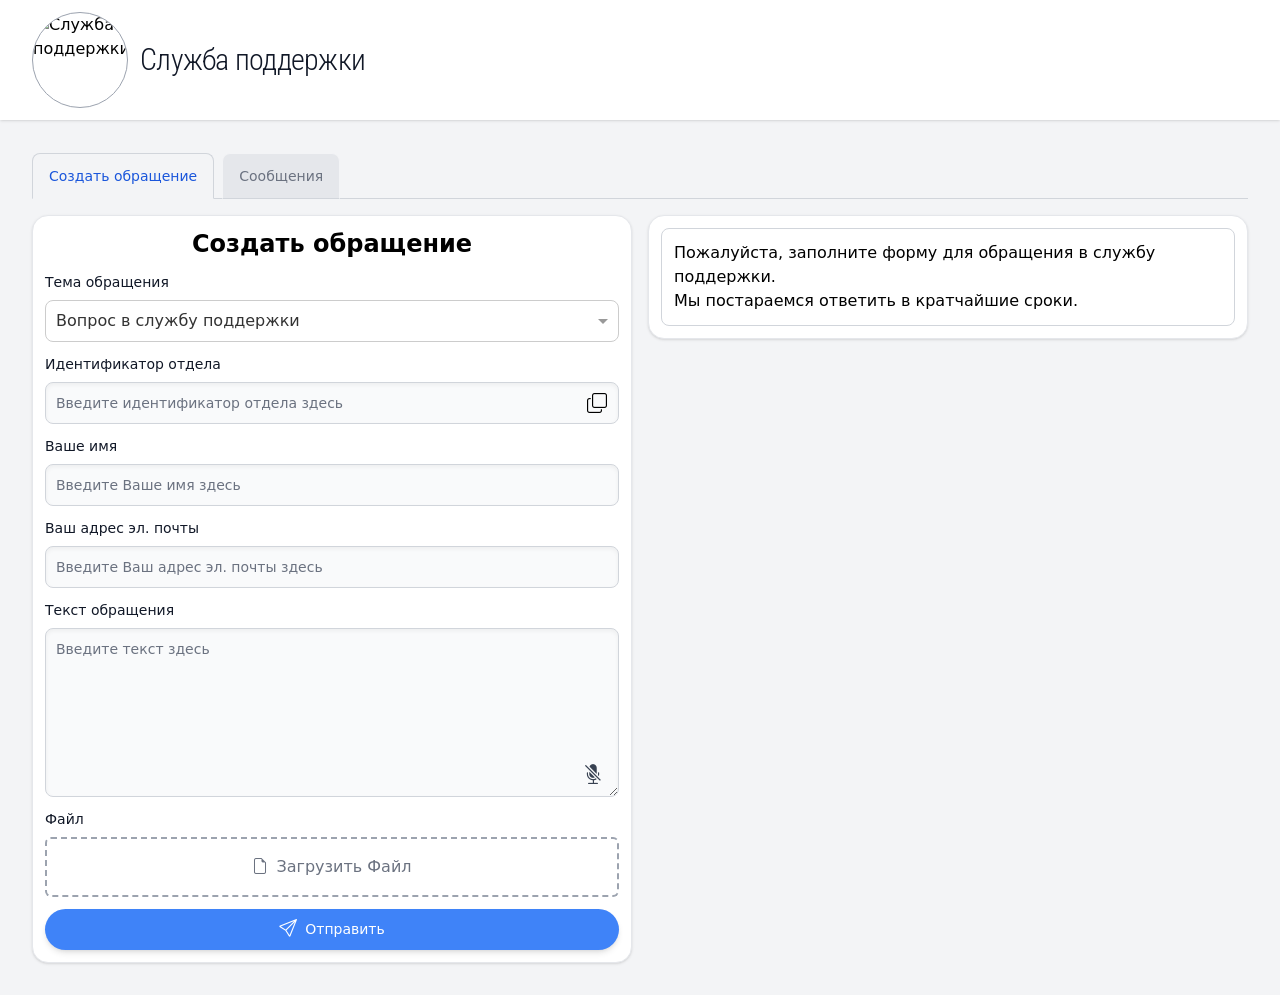
==== commit de705522: "demo app upd" ====
--- a/static/demo/index.html
+++ b/static/demo/index.html
@@ -10,10 +10,10 @@
     <link rel="icon" type="image/png" sizes="32x32" href="assets/img/favicon-32x32.png">
     <link rel="icon" type="image/png" sizes="16x16" href="assets/img/favicon-16x16.png">
     <link rel="manifest" href="assets/img/site.webmanifest">
-<style>@charset "UTF-8";*,:before,:after{--tw-border-spacing-x:0;--tw-border-spacing-y:0;--tw-translate-x:0;--tw-translate-y:0;--tw-rotate:0;--tw-skew-x:0;--tw-skew-y:0;--tw-scale-x:1;--tw-scale-y:1;--tw-pan-x: ;--tw-pan-y: ;--tw-pinch-zoom: ;--tw-scroll-snap-strictness:proximity;--tw-gradient-from-position: ;--tw-gradient-via-position: ;--tw-gradient-to-position: ;--tw-ordinal: ;--tw-slashed-zero: ;--tw-numeric-figure: ;--tw-numeric-spacing: ;--tw-numeric-fraction: ;--tw-ring-inset: ;--tw-ring-offset-width:0px;--tw-ring-offset-color:#fff;--tw-ring-color:rgb(63 131 248 / .5);--tw-ring-offset-shadow:0 0 #0000;--tw-ring-shadow:0 0 #0000;--tw-shadow:0 0 #0000;--tw-shadow-colored:0 0 #0000;--tw-blur: ;--tw-brightness: ;--tw-contrast: ;--tw-grayscale: ;--tw-hue-rotate: ;--tw-invert: ;--tw-saturate: ;--tw-sepia: ;--tw-drop-shadow: ;--tw-backdrop-blur: ;--tw-backdrop-brightness: ;--tw-backdrop-contrast: ;--tw-backdrop-grayscale: ;--tw-backdrop-hue-rotate: ;--tw-backdrop-invert: ;--tw-backdrop-opacity: ;--tw-backdrop-saturate: ;--tw-backdrop-sepia: ;--tw-contain-size: ;--tw-contain-layout: ;--tw-contain-paint: ;--tw-contain-style: }*,:before,:after{box-sizing:border-box;border-width:0;border-style:solid;border-color:#e5e7eb}:before,:after{--tw-content:""}html{line-height:1.5;-webkit-text-size-adjust:100%;tab-size:4;font-family:ui-sans-serif,system-ui,sans-serif,"Apple Color Emoji","Segoe UI Emoji",Segoe UI Symbol,"Noto Color Emoji";font-feature-settings:normal;font-variation-settings:normal;-webkit-tap-highlight-color:transparent}body{margin:0;line-height:inherit}svg{display:block;vertical-align:middle}.mx-auto{margin-left:auto;margin-right:auto}.h-14{height:3.5rem}.h-full{height:100%}.w-14{width:3.5rem}@keyframes spin{to{transform:rotate(360deg)}}.animate-spin{animation:spin 1s linear infinite}.bg-white{--tw-bg-opacity:1;background-color:rgb(255 255 255 / var(--tw-bg-opacity, 1))}.fill-blue-600{fill:#1c64f2}.pt-14{padding-top:3.5rem}.text-gray-200{--tw-text-opacity:1;color:rgb(229 231 235 / var(--tw-text-opacity, 1))}@media (min-width: 640px){.sm\:bg-gray-100{--tw-bg-opacity:1;background-color:rgb(243 244 246 / var(--tw-bg-opacity, 1))}}</style><link rel="stylesheet" href="styles.8e0a9c269f33bc6c.css" media="print" onload="this.media='all'"><noscript><link rel="stylesheet" href="styles.8e0a9c269f33bc6c.css"></noscript></head>
+<style>@charset "UTF-8";*,:before,:after{--tw-border-spacing-x:0;--tw-border-spacing-y:0;--tw-translate-x:0;--tw-translate-y:0;--tw-rotate:0;--tw-skew-x:0;--tw-skew-y:0;--tw-scale-x:1;--tw-scale-y:1;--tw-pan-x: ;--tw-pan-y: ;--tw-pinch-zoom: ;--tw-scroll-snap-strictness:proximity;--tw-gradient-from-position: ;--tw-gradient-via-position: ;--tw-gradient-to-position: ;--tw-ordinal: ;--tw-slashed-zero: ;--tw-numeric-figure: ;--tw-numeric-spacing: ;--tw-numeric-fraction: ;--tw-ring-inset: ;--tw-ring-offset-width:0px;--tw-ring-offset-color:#fff;--tw-ring-color:rgb(63 131 248 / .5);--tw-ring-offset-shadow:0 0 #0000;--tw-ring-shadow:0 0 #0000;--tw-shadow:0 0 #0000;--tw-shadow-colored:0 0 #0000;--tw-blur: ;--tw-brightness: ;--tw-contrast: ;--tw-grayscale: ;--tw-hue-rotate: ;--tw-invert: ;--tw-saturate: ;--tw-sepia: ;--tw-drop-shadow: ;--tw-backdrop-blur: ;--tw-backdrop-brightness: ;--tw-backdrop-contrast: ;--tw-backdrop-grayscale: ;--tw-backdrop-hue-rotate: ;--tw-backdrop-invert: ;--tw-backdrop-opacity: ;--tw-backdrop-saturate: ;--tw-backdrop-sepia: ;--tw-contain-size: ;--tw-contain-layout: ;--tw-contain-paint: ;--tw-contain-style: }*,:before,:after{box-sizing:border-box;border-width:0;border-style:solid;border-color:#e5e7eb}:before,:after{--tw-content:""}html{line-height:1.5;-webkit-text-size-adjust:100%;tab-size:4;font-family:ui-sans-serif,system-ui,sans-serif,"Apple Color Emoji","Segoe UI Emoji",Segoe UI Symbol,"Noto Color Emoji";font-feature-settings:normal;font-variation-settings:normal;-webkit-tap-highlight-color:transparent}body{margin:0;line-height:inherit}svg{display:block;vertical-align:middle}.mx-auto{margin-left:auto;margin-right:auto}.h-14{height:3.5rem}.h-full{height:100%}.w-14{width:3.5rem}@keyframes spin{to{transform:rotate(360deg)}}.animate-spin{animation:spin 1s linear infinite}.bg-white{--tw-bg-opacity:1;background-color:rgb(255 255 255 / var(--tw-bg-opacity, 1))}.fill-blue-600{fill:#1c64f2}.text-gray-200{--tw-text-opacity:1;color:rgb(229 231 235 / var(--tw-text-opacity, 1))}@media (min-width: 640px){.sm\:bg-gray-100{--tw-bg-opacity:1;background-color:rgb(243 244 246 / var(--tw-bg-opacity, 1))}}</style><link rel="stylesheet" href="styles.92cdadc5aa02c0e0.css" media="print" onload="this.media='all'"><noscript><link rel="stylesheet" href="styles.92cdadc5aa02c0e0.css"></noscript></head>
 <body class="h-full">
 <app-root>
-    <div class="pt-14">
+    <div style="margin-top: 3.5rem; max-height: 150px">
         <svg aria-hidden="true" class="mx-auto w-14 h-14 text-gray-200 animate-spin dark:text-gray-600 fill-blue-600" style="width: 3.5rem; height: 3.5rem; margin: 0 auto;" viewBox="0 0 100 101" fill="none" xmlns="http://www.w3.org/2000/svg">
             <path d="M100 50.5908C100 78.2051 77.6142 100.591 50 100.591C22.3858 100.591 0 78.2051 0 50.5908C0 22.9766 22.3858 0.59082 50 0.59082C77.6142 0.59082 100 22.9766 100 50.5908ZM9.08144 50.5908C9.08144 73.1895 27.4013 91.5094 50 91.5094C72.5987 91.5094 90.9186 73.1895 90.9186 50.5908C90.9186 27.9921 72.5987 9.67226 50 9.67226C27.4013 9.67226 9.08144 27.9921 9.08144 50.5908Z" fill="currentColor"/>
             <path d="M93.9676 39.0409C96.393 38.4038 97.8624 35.9116 97.0079 33.5539C95.2932 28.8227 92.871 24.3692 89.8167 20.348C85.8452 15.1192 80.8826 10.7238 75.2124 7.41289C69.5422 4.10194 63.2754 1.94025 56.7698 1.05124C51.7666 0.367541 46.6976 0.446843 41.7345 1.27873C39.2613 1.69328 37.813 4.19778 38.4501 6.62326C39.0873 9.04874 41.5694 10.4717 44.0505 10.1071C47.8511 9.54855 51.7191 9.52689 55.5402 10.0491C60.8642 10.7766 65.9928 12.5457 70.6331 15.2552C75.2735 17.9648 79.3347 21.5619 82.5849 25.841C84.9175 28.9121 86.7997 32.2913 88.1811 35.8758C89.083 38.2158 91.5421 39.6781 93.9676 39.0409Z" fill="currentFill"/>
@@ -31,5 +31,5 @@
         });
 </script>
 
-<script src="runtime.8a852d989e1c71f6.js" type="module"></script><script src="polyfills.46fb74d9b6b11dcc.js" type="module"></script><script src="scripts.18d14e30ebb1ffea.js" defer></script><script src="main.1f59f36cc4c41d90.js" type="module"></script></body>
+<script src="runtime.4d39bc53aa40974f.js" type="module"></script><script src="polyfills.46fb74d9b6b11dcc.js" type="module"></script><script src="scripts.18d14e30ebb1ffea.js" defer></script><script src="main.caaa555ef97ba96d.js" type="module"></script></body>
 </html>
--- a/static/demo/styles.92cdadc5aa02c0e0.css
+++ b/static/demo/styles.92cdadc5aa02c0e0.css
@@ -0,0 +1,5 @@
+@charset "UTF-8";/*!
+ * Bootstrap Icons v1.13.1 (https://icons.getbootstrap.com/)
+ * Copyright 2019-2024 The Bootstrap Authors
+ * Licensed under MIT (https://github.com/twbs/icons/blob/main/LICENSE)
+ */@font-face{font-display:block;font-family:bootstrap-icons;src:url(bootstrap-icons.154365acf3010d96.woff2?24e3eb84d0bcaf83d77f904c78ac1f47) format("woff2"),url(bootstrap-icons.ac1a99b3d05d8232.woff?24e3eb84d0bcaf83d77f904c78ac1f47) format("woff")}.bi:before,[class^=bi-]:before,[class*=" bi-"]:before{display:inline-block;font-family:bootstrap-icons!important;font-style:normal;font-weight:400!important;font-variant:normal;text-transform:none;line-height:1;vertical-align:-.125em;-webkit-font-smoothing:antialiased;-moz-osx-font-smoothing:grayscale}.bi-123:before{content:"\f67f"}.bi-alarm-fill:before{content:"\f101"}.bi-alarm:before{content:"\f102"}.bi-align-bottom:before{content:"\f103"}.bi-align-center:before{content:"\f104"}.bi-align-end:before{content:"\f105"}.bi-align-middle:before{content:"\f106"}.bi-align-start:before{content:"\f107"}.bi-align-top:before{content:"\f108"}.bi-alt:before{content:"\f109"}.bi-app-indicator:before{content:"\f10a"}.bi-app:before{content:"\f10b"}.bi-archive-fill:before{content:"\f10c"}.bi-archive:before{content:"\f10d"}.bi-arrow-90deg-down:before{content:"\f10e"}.bi-arrow-90deg-left:before{content:"\f10f"}.bi-arrow-90deg-right:before{content:"\f110"}.bi-arrow-90deg-up:before{content:"\f111"}.bi-arrow-bar-down:before{content:"\f112"}.bi-arrow-bar-left:before{content:"\f113"}.bi-arrow-bar-right:before{content:"\f114"}.bi-arrow-bar-up:before{content:"\f115"}.bi-arrow-clockwise:before{content:"\f116"}.bi-arrow-counterclockwise:before{content:"\f117"}.bi-arrow-down-circle-fill:before{content:"\f118"}.bi-arrow-down-circle:before{content:"\f119"}.bi-arrow-down-left-circle-fill:before{content:"\f11a"}.bi-arrow-down-left-circle:before{content:"\f11b"}.bi-arrow-down-left-square-fill:before{content:"\f11c"}.bi-arrow-down-left-square:before{content:"\f11d"}.bi-arrow-down-left:before{content:"\f11e"}.bi-arrow-down-right-circle-fill:before{content:"\f11f"}.bi-arrow-down-right-circle:before{content:"\f120"}.bi-arrow-down-right-square-fill:before{content:"\f121"}.bi-arrow-down-right-square:before{content:"\f122"}.bi-arrow-down-right:before{content:"\f123"}.bi-arrow-down-short:before{content:"\f124"}.bi-arrow-down-square-fill:before{content:"\f125"}.bi-arrow-down-square:before{content:"\f126"}.bi-arrow-down-up:before{content:"\f127"}.bi-arrow-down:before{content:"\f128"}.bi-arrow-left-circle-fill:before{content:"\f129"}.bi-arrow-left-circle:before{content:"\f12a"}.bi-arrow-left-right:before{content:"\f12b"}.bi-arrow-left-short:before{content:"\f12c"}.bi-arrow-left-square-fill:before{content:"\f12d"}.bi-arrow-left-square:before{content:"\f12e"}.bi-arrow-left:before{content:"\f12f"}.bi-arrow-repeat:before{content:"\f130"}.bi-arrow-return-left:before{content:"\f131"}.bi-arrow-return-right:before{content:"\f132"}.bi-arrow-right-circle-fill:before{content:"\f133"}.bi-arrow-right-circle:before{content:"\f134"}.bi-arrow-right-short:before{content:"\f135"}.bi-arrow-right-square-fill:before{content:"\f136"}.bi-arrow-right-square:before{content:"\f137"}.bi-arrow-right:before{content:"\f138"}.bi-arrow-up-circle-fill:before{content:"\f139"}.bi-arrow-up-circle:before{content:"\f13a"}.bi-arrow-up-left-circle-fill:before{content:"\f13b"}.bi-arrow-up-left-circle:before{content:"\f13c"}.bi-arrow-up-left-square-fill:before{content:"\f13d"}.bi-arrow-up-left-square:before{content:"\f13e"}.bi-arrow-up-left:before{content:"\f13f"}.bi-arrow-up-right-circle-fill:before{content:"\f140"}.bi-arrow-up-right-circle:before{content:"\f141"}.bi-arrow-up-right-square-fill:before{content:"\f142"}.bi-arrow-up-right-square:before{content:"\f143"}.bi-arrow-up-right:before{content:"\f144"}.bi-arrow-up-short:before{content:"\f145"}.bi-arrow-up-square-fill:before{content:"\f146"}.bi-arrow-up-square:before{content:"\f147"}.bi-arrow-up:before{content:"\f148"}.bi-arrows-angle-contract:before{content:"\f149"}.bi-arrows-angle-expand:before{content:"\f14a"}.bi-arrows-collapse:before{content:"\f14b"}.bi-arrows-expand:before{content:"\f14c"}.bi-arrows-fullscreen:before{content:"\f14d"}.bi-arrows-move:before{content:"\f14e"}.bi-aspect-ratio-fill:before{content:"\f14f"}.bi-aspect-ratio:before{content:"\f150"}.bi-asterisk:before{content:"\f151"}.bi-at:before{content:"\f152"}.bi-award-fill:before{content:"\f153"}.bi-award:before{content:"\f154"}.bi-back:before{content:"\f155"}.bi-backspace-fill:before{content:"\f156"}.bi-backspace-reverse-fill:before{content:"\f157"}.bi-backspace-reverse:before{content:"\f158"}.bi-backspace:before{content:"\f159"}.bi-badge-3d-fill:before{content:"\f15a"}.bi-badge-3d:before{content:"\f15b"}.bi-badge-4k-fill:before{content:"\f15c"}.bi-badge-4k:before{content:"\f15d"}.bi-badge-8k-fill:before{content:"\f15e"}.bi-badge-8k:before{content:"\f15f"}.bi-badge-ad-fill:before{content:"\f160"}.bi-badge-ad:before{content:"\f161"}.bi-badge-ar-fill:before{content:"\f162"}.bi-badge-ar:before{content:"\f163"}.bi-badge-cc-fill:before{content:"\f164"}.bi-badge-cc:before{content:"\f165"}.bi-badge-hd-fill:before{content:"\f166"}.bi-badge-hd:before{content:"\f167"}.bi-badge-tm-fill:before{content:"\f168"}.bi-badge-tm:before{content:"\f169"}.bi-badge-vo-fill:before{content:"\f16a"}.bi-badge-vo:before{content:"\f16b"}.bi-badge-vr-fill:before{content:"\f16c"}.bi-badge-vr:before{content:"\f16d"}.bi-badge-wc-fill:before{content:"\f16e"}.bi-badge-wc:before{content:"\f16f"}.bi-bag-check-fill:before{content:"\f170"}.bi-bag-check:before{content:"\f171"}.bi-bag-dash-fill:before{content:"\f172"}.bi-bag-dash:before{content:"\f173"}.bi-bag-fill:before{content:"\f174"}.bi-bag-plus-fill:before{content:"\f175"}.bi-bag-plus:before{content:"\f176"}.bi-bag-x-fill:before{content:"\f177"}.bi-bag-x:before{content:"\f178"}.bi-bag:before{content:"\f179"}.bi-bar-chart-fill:before{content:"\f17a"}.bi-bar-chart-line-fill:before{content:"\f17b"}.bi-bar-chart-line:before{content:"\f17c"}.bi-bar-chart-steps:before{content:"\f17d"}.bi-bar-chart:before{content:"\f17e"}.bi-basket-fill:before{content:"\f17f"}.bi-basket:before{content:"\f180"}.bi-basket2-fill:before{content:"\f181"}.bi-basket2:before{content:"\f182"}.bi-basket3-fill:before{content:"\f183"}.bi-basket3:before{content:"\f184"}.bi-battery-charging:before{content:"\f185"}.bi-battery-full:before{content:"\f186"}.bi-battery-half:before{content:"\f187"}.bi-battery:before{content:"\f188"}.bi-bell-fill:before{content:"\f189"}.bi-bell:before{content:"\f18a"}.bi-bezier:before{content:"\f18b"}.bi-bezier2:before{content:"\f18c"}.bi-bicycle:before{content:"\f18d"}.bi-binoculars-fill:before{content:"\f18e"}.bi-binoculars:before{content:"\f18f"}.bi-blockquote-left:before{content:"\f190"}.bi-blockquote-right:before{content:"\f191"}.bi-book-fill:before{content:"\f192"}.bi-book-half:before{content:"\f193"}.bi-book:before{content:"\f194"}.bi-bookmark-check-fill:before{content:"\f195"}.bi-bookmark-check:before{content:"\f196"}.bi-bookmark-dash-fill:before{content:"\f197"}.bi-bookmark-dash:before{content:"\f198"}.bi-bookmark-fill:before{content:"\f199"}.bi-bookmark-heart-fill:before{content:"\f19a"}.bi-bookmark-heart:before{content:"\f19b"}.bi-bookmark-plus-fill:before{content:"\f19c"}.bi-bookmark-plus:before{content:"\f19d"}.bi-bookmark-star-fill:before{content:"\f19e"}.bi-bookmark-star:before{content:"\f19f"}.bi-bookmark-x-fill:before{content:"\f1a0"}.bi-bookmark-x:before{content:"\f1a1"}.bi-bookmark:before{content:"\f1a2"}.bi-bookmarks-fill:before{content:"\f1a3"}.bi-bookmarks:before{content:"\f1a4"}.bi-bookshelf:before{content:"\f1a5"}.bi-bootstrap-fill:before{content:"\f1a6"}.bi-bootstrap-reboot:before{content:"\f1a7"}.bi-bootstrap:before{content:"\f1a8"}.bi-border-all:before{content:"\f1a9"}.bi-border-bottom:before{content:"\f1aa"}.bi-border-center:before{content:"\f1ab"}.bi-border-inner:before{content:"\f1ac"}.bi-border-left:before{content:"\f1ad"}.bi-border-middle:before{content:"\f1ae"}.bi-border-outer:before{content:"\f1af"}.bi-border-right:before{content:"\f1b0"}.bi-border-style:before{content:"\f1b1"}.bi-border-top:before{content:"\f1b2"}.bi-border-width:before{content:"\f1b3"}.bi-border:before{content:"\f1b4"}.bi-bounding-box-circles:before{content:"\f1b5"}.bi-bounding-box:before{content:"\f1b6"}.bi-box-arrow-down-left:before{content:"\f1b7"}.bi-box-arrow-down-right:before{content:"\f1b8"}.bi-box-arrow-down:before{content:"\f1b9"}.bi-box-arrow-in-down-left:before{content:"\f1ba"}.bi-box-arrow-in-down-right:before{content:"\f1bb"}.bi-box-arrow-in-down:before{content:"\f1bc"}.bi-box-arrow-in-left:before{content:"\f1bd"}.bi-box-arrow-in-right:before{content:"\f1be"}.bi-box-arrow-in-up-left:before{content:"\f1bf"}.bi-box-arrow-in-up-right:before{content:"\f1c0"}.bi-box-arrow-in-up:before{content:"\f1c1"}.bi-box-arrow-left:before{content:"\f1c2"}.bi-box-arrow-right:before{content:"\f1c3"}.bi-box-arrow-up-left:before{content:"\f1c4"}.bi-box-arrow-up-right:before{content:"\f1c5"}.bi-box-arrow-up:before{content:"\f1c6"}.bi-box-seam:before{content:"\f1c7"}.bi-box:before{content:"\f1c8"}.bi-braces:before{content:"\f1c9"}.bi-bricks:before{content:"\f1ca"}.bi-briefcase-fill:before{content:"\f1cb"}.bi-briefcase:before{content:"\f1cc"}.bi-brightness-alt-high-fill:before{content:"\f1cd"}.bi-brightness-alt-high:before{content:"\f1ce"}.bi-brightness-alt-low-fill:before{content:"\f1cf"}.bi-brightness-alt-low:before{content:"\f1d0"}.bi-brightness-high-fill:before{content:"\f1d1"}.bi-brightness-high:before{content:"\f1d2"}.bi-brightness-low-fill:before{content:"\f1d3"}.bi-brightness-low:before{content:"\f1d4"}.bi-broadcast-pin:before{content:"\f1d5"}.bi-broadcast:before{content:"\f1d6"}.bi-brush-fill:before{content:"\f1d7"}.bi-brush:before{content:"\f1d8"}.bi-bucket-fill:before{content:"\f1d9"}.bi-bucket:before{content:"\f1da"}.bi-bug-fill:before{content:"\f1db"}.bi-bug:before{content:"\f1dc"}.bi-building:before{content:"\f1dd"}.bi-bullseye:before{content:"\f1de"}.bi-calculator-fill:before{content:"\f1df"}.bi-calculator:before{content:"\f1e0"}.bi-calendar-check-fill:before{content:"\f1e1"}.bi-calendar-check:before{content:"\f1e2"}.bi-calendar-date-fill:before{content:"\f1e3"}.bi-calendar-date:before{content:"\f1e4"}.bi-calendar-day-fill:before{content:"\f1e5"}.bi-calendar-day:before{content:"\f1e6"}.bi-calendar-event-fill:before{content:"\f1e7"}.bi-calendar-event:before{content:"\f1e8"}.bi-calendar-fill:before{content:"\f1e9"}.bi-calendar-minus-fill:before{content:"\f1ea"}.bi-calendar-minus:before{content:"\f1eb"}.bi-calendar-month-fill:before{content:"\f1ec"}.bi-calendar-month:before{content:"\f1ed"}.bi-calendar-plus-fill:before{content:"\f1ee"}.bi-calendar-plus:before{content:"\f1ef"}.bi-calendar-range-fill:before{content:"\f1f0"}.bi-calendar-range:before{content:"\f1f1"}.bi-calendar-week-fill:before{content:"\f1f2"}.bi-calendar-week:before{content:"\f1f3"}.bi-calendar-x-fill:before{content:"\f1f4"}.bi-calendar-x:before{content:"\f1f5"}.bi-calendar:before{content:"\f1f6"}.bi-calendar2-check-fill:before{content:"\f1f7"}.bi-calendar2-check:before{content:"\f1f8"}.bi-calendar2-date-fill:before{content:"\f1f9"}.bi-calendar2-date:before{content:"\f1fa"}.bi-calendar2-day-fill:before{content:"\f1fb"}.bi-calendar2-day:before{content:"\f1fc"}.bi-calendar2-event-fill:before{content:"\f1fd"}.bi-calendar2-event:before{content:"\f1fe"}.bi-calendar2-fill:before{content:"\f1ff"}.bi-calendar2-minus-fill:before{content:"\f200"}.bi-calendar2-minus:before{content:"\f201"}.bi-calendar2-month-fill:before{content:"\f202"}.bi-calendar2-month:before{content:"\f203"}.bi-calendar2-plus-fill:before{content:"\f204"}.bi-calendar2-plus:before{content:"\f205"}.bi-calendar2-range-fill:before{content:"\f206"}.bi-calendar2-range:before{content:"\f207"}.bi-calendar2-week-fill:before{content:"\f208"}.bi-calendar2-week:before{content:"\f209"}.bi-calendar2-x-fill:before{content:"\f20a"}.bi-calendar2-x:before{content:"\f20b"}.bi-calendar2:before{content:"\f20c"}.bi-calendar3-event-fill:before{content:"\f20d"}.bi-calendar3-event:before{content:"\f20e"}.bi-calendar3-fill:before{content:"\f20f"}.bi-calendar3-range-fill:before{content:"\f210"}.bi-calendar3-range:before{content:"\f211"}.bi-calendar3-week-fill:before{content:"\f212"}.bi-calendar3-week:before{content:"\f213"}.bi-calendar3:before{content:"\f214"}.bi-calendar4-event:before{content:"\f215"}.bi-calendar4-range:before{content:"\f216"}.bi-calendar4-week:before{content:"\f217"}.bi-calendar4:before{content:"\f218"}.bi-camera-fill:before{content:"\f219"}.bi-camera-reels-fill:before{content:"\f21a"}.bi-camera-reels:before{content:"\f21b"}.bi-camera-video-fill:before{content:"\f21c"}.bi-camera-video-off-fill:before{content:"\f21d"}.bi-camera-video-off:before{content:"\f21e"}.bi-camera-video:before{content:"\f21f"}.bi-camera:before{content:"\f220"}.bi-camera2:before{content:"\f221"}.bi-capslock-fill:before{content:"\f222"}.bi-capslock:before{content:"\f223"}.bi-card-checklist:before{content:"\f224"}.bi-card-heading:before{content:"\f225"}.bi-card-image:before{content:"\f226"}.bi-card-list:before{content:"\f227"}.bi-card-text:before{content:"\f228"}.bi-caret-down-fill:before{content:"\f229"}.bi-caret-down-square-fill:before{content:"\f22a"}.bi-caret-down-square:before{content:"\f22b"}.bi-caret-down:before{content:"\f22c"}.bi-caret-left-fill:before{content:"\f22d"}.bi-caret-left-square-fill:before{content:"\f22e"}.bi-caret-left-square:before{content:"\f22f"}.bi-caret-left:before{content:"\f230"}.bi-caret-right-fill:before{content:"\f231"}.bi-caret-right-square-fill:before{content:"\f232"}.bi-caret-right-square:before{content:"\f233"}.bi-caret-right:before{content:"\f234"}.bi-caret-up-fill:before{content:"\f235"}.bi-caret-up-square-fill:before{content:"\f236"}.bi-caret-up-square:before{content:"\f237"}.bi-caret-up:before{content:"\f238"}.bi-cart-check-fill:before{content:"\f239"}.bi-cart-check:before{content:"\f23a"}.bi-cart-dash-fill:before{content:"\f23b"}.bi-cart-dash:before{content:"\f23c"}.bi-cart-fill:before{content:"\f23d"}.bi-cart-plus-fill:before{content:"\f23e"}.bi-cart-plus:before{content:"\f23f"}.bi-cart-x-fill:before{content:"\f240"}.bi-cart-x:before{content:"\f241"}.bi-cart:before{content:"\f242"}.bi-cart2:before{content:"\f243"}.bi-cart3:before{content:"\f244"}.bi-cart4:before{content:"\f245"}.bi-cash-stack:before{content:"\f246"}.bi-cash:before{content:"\f247"}.bi-cast:before{content:"\f248"}.bi-chat-dots-fill:before{content:"\f249"}.bi-chat-dots:before{content:"\f24a"}.bi-chat-fill:before{content:"\f24b"}.bi-chat-left-dots-fill:before{content:"\f24c"}.bi-chat-left-dots:before{content:"\f24d"}.bi-chat-left-fill:before{content:"\f24e"}.bi-chat-left-quote-fill:before{content:"\f24f"}.bi-chat-left-quote:before{content:"\f250"}.bi-chat-left-text-fill:before{content:"\f251"}.bi-chat-left-text:before{content:"\f252"}.bi-chat-left:before{content:"\f253"}.bi-chat-quote-fill:before{content:"\f254"}.bi-chat-quote:before{content:"\f255"}.bi-chat-right-dots-fill:before{content:"\f256"}.bi-chat-right-dots:before{content:"\f257"}.bi-chat-right-fill:before{content:"\f258"}.bi-chat-right-quote-fill:before{content:"\f259"}.bi-chat-right-quote:before{content:"\f25a"}.bi-chat-right-text-fill:before{content:"\f25b"}.bi-chat-right-text:before{content:"\f25c"}.bi-chat-right:before{content:"\f25d"}.bi-chat-square-dots-fill:before{content:"\f25e"}.bi-chat-square-dots:before{content:"\f25f"}.bi-chat-square-fill:before{content:"\f260"}.bi-chat-square-quote-fill:before{content:"\f261"}.bi-chat-square-quote:before{content:"\f262"}.bi-chat-square-text-fill:before{content:"\f263"}.bi-chat-square-text:before{content:"\f264"}.bi-chat-square:before{content:"\f265"}.bi-chat-text-fill:before{content:"\f266"}.bi-chat-text:before{content:"\f267"}.bi-chat:before{content:"\f268"}.bi-check-all:before{content:"\f269"}.bi-check-circle-fill:before{content:"\f26a"}.bi-check-circle:before{content:"\f26b"}.bi-check-square-fill:before{content:"\f26c"}.bi-check-square:before{content:"\f26d"}.bi-check:before{content:"\f26e"}.bi-check2-all:before{content:"\f26f"}.bi-check2-circle:before{content:"\f270"}.bi-check2-square:before{content:"\f271"}.bi-check2:before{content:"\f272"}.bi-chevron-bar-contract:before{content:"\f273"}.bi-chevron-bar-down:before{content:"\f274"}.bi-chevron-bar-expand:before{content:"\f275"}.bi-chevron-bar-left:before{content:"\f276"}.bi-chevron-bar-right:before{content:"\f277"}.bi-chevron-bar-up:before{content:"\f278"}.bi-chevron-compact-down:before{content:"\f279"}.bi-chevron-compact-left:before{content:"\f27a"}.bi-chevron-compact-right:before{content:"\f27b"}.bi-chevron-compact-up:before{content:"\f27c"}.bi-chevron-contract:before{content:"\f27d"}.bi-chevron-double-down:before{content:"\f27e"}.bi-chevron-double-left:before{content:"\f27f"}.bi-chevron-double-right:before{content:"\f280"}.bi-chevron-double-up:before{content:"\f281"}.bi-chevron-down:before{content:"\f282"}.bi-chevron-expand:before{content:"\f283"}.bi-chevron-left:before{content:"\f284"}.bi-chevron-right:before{content:"\f285"}.bi-chevron-up:before{content:"\f286"}.bi-circle-fill:before{content:"\f287"}.bi-circle-half:before{content:"\f288"}.bi-circle-square:before{content:"\f289"}.bi-circle:before{content:"\f28a"}.bi-clipboard-check:before{content:"\f28b"}.bi-clipboard-data:before{content:"\f28c"}.bi-clipboard-minus:before{content:"\f28d"}.bi-clipboard-plus:before{content:"\f28e"}.bi-clipboard-x:before{content:"\f28f"}.bi-clipboard:before{content:"\f290"}.bi-clock-fill:before{content:"\f291"}.bi-clock-history:before{content:"\f292"}.bi-clock:before{content:"\f293"}.bi-cloud-arrow-down-fill:before{content:"\f294"}.bi-cloud-arrow-down:before{content:"\f295"}.bi-cloud-arrow-up-fill:before{content:"\f296"}.bi-cloud-arrow-up:before{content:"\f297"}.bi-cloud-check-fill:before{content:"\f298"}.bi-cloud-check:before{content:"\f299"}.bi-cloud-download-fill:before{content:"\f29a"}.bi-cloud-download:before{content:"\f29b"}.bi-cloud-drizzle-fill:before{content:"\f29c"}.bi-cloud-drizzle:before{content:"\f29d"}.bi-cloud-fill:before{content:"\f29e"}.bi-cloud-fog-fill:before{content:"\f29f"}.bi-cloud-fog:before{content:"\f2a0"}.bi-cloud-fog2-fill:before{content:"\f2a1"}.bi-cloud-fog2:before{content:"\f2a2"}.bi-cloud-hail-fill:before{content:"\f2a3"}.bi-cloud-hail:before{content:"\f2a4"}.bi-cloud-haze-fill:before{content:"\f2a6"}.bi-cloud-haze:before{content:"\f2a7"}.bi-cloud-haze2-fill:before{content:"\f2a8"}.bi-cloud-lightning-fill:before{content:"\f2a9"}.bi-cloud-lightning-rain-fill:before{content:"\f2aa"}.bi-cloud-lightning-rain:before{content:"\f2ab"}.bi-cloud-lightning:before{content:"\f2ac"}.bi-cloud-minus-fill:before{content:"\f2ad"}.bi-cloud-minus:before{content:"\f2ae"}.bi-cloud-moon-fill:before{content:"\f2af"}.bi-cloud-moon:before{content:"\f2b0"}.bi-cloud-plus-fill:before{content:"\f2b1"}.bi-cloud-plus:before{content:"\f2b2"}.bi-cloud-rain-fill:before{content:"\f2b3"}.bi-cloud-rain-heavy-fill:before{content:"\f2b4"}.bi-cloud-rain-heavy:before{content:"\f2b5"}.bi-cloud-rain:before{content:"\f2b6"}.bi-cloud-slash-fill:before{content:"\f2b7"}.bi-cloud-slash:before{content:"\f2b8"}.bi-cloud-sleet-fill:before{content:"\f2b9"}.bi-cloud-sleet:before{content:"\f2ba"}.bi-cloud-snow-fill:before{content:"\f2bb"}.bi-cloud-snow:before{content:"\f2bc"}.bi-cloud-sun-fill:before{content:"\f2bd"}.bi-cloud-sun:before{content:"\f2be"}.bi-cloud-upload-fill:before{content:"\f2bf"}.bi-cloud-upload:before{content:"\f2c0"}.bi-cloud:before{content:"\f2c1"}.bi-clouds-fill:before{content:"\f2c2"}.bi-clouds:before{content:"\f2c3"}.bi-cloudy-fill:before{content:"\f2c4"}.bi-cloudy:before{content:"\f2c5"}.bi-code-slash:before{content:"\f2c6"}.bi-code-square:before{content:"\f2c7"}.bi-code:before{content:"\f2c8"}.bi-collection-fill:before{content:"\f2c9"}.bi-collection-play-fill:before{content:"\f2ca"}.bi-collection-play:before{content:"\f2cb"}.bi-collection:before{content:"\f2cc"}.bi-columns-gap:before{content:"\f2cd"}.bi-columns:before{content:"\f2ce"}.bi-command:before{content:"\f2cf"}.bi-compass-fill:before{content:"\f2d0"}.bi-compass:before{content:"\f2d1"}.bi-cone-striped:before{content:"\f2d2"}.bi-cone:before{content:"\f2d3"}.bi-controller:before{content:"\f2d4"}.bi-cpu-fill:before{content:"\f2d5"}.bi-cpu:before{content:"\f2d6"}.bi-credit-card-2-back-fill:before{content:"\f2d7"}.bi-credit-card-2-back:before{content:"\f2d8"}.bi-credit-card-2-front-fill:before{content:"\f2d9"}.bi-credit-card-2-front:before{content:"\f2da"}.bi-credit-card-fill:before{content:"\f2db"}.bi-credit-card:before{content:"\f2dc"}.bi-crop:before{content:"\f2dd"}.bi-cup-fill:before{content:"\f2de"}.bi-cup-straw:before{content:"\f2df"}.bi-cup:before{content:"\f2e0"}.bi-cursor-fill:before{content:"\f2e1"}.bi-cursor-text:before{content:"\f2e2"}.bi-cursor:before{content:"\f2e3"}.bi-dash-circle-dotted:before{content:"\f2e4"}.bi-dash-circle-fill:before{content:"\f2e5"}.bi-dash-circle:before{content:"\f2e6"}.bi-dash-square-dotted:before{content:"\f2e7"}.bi-dash-square-fill:before{content:"\f2e8"}.bi-dash-square:before{content:"\f2e9"}.bi-dash:before{content:"\f2ea"}.bi-diagram-2-fill:before{content:"\f2eb"}.bi-diagram-2:before{content:"\f2ec"}.bi-diagram-3-fill:before{content:"\f2ed"}.bi-diagram-3:before{content:"\f2ee"}.bi-diamond-fill:before{content:"\f2ef"}.bi-diamond-half:before{content:"\f2f0"}.bi-diamond:before{content:"\f2f1"}.bi-dice-1-fill:before{content:"\f2f2"}.bi-dice-1:before{content:"\f2f3"}.bi-dice-2-fill:before{content:"\f2f4"}.bi-dice-2:before{content:"\f2f5"}.bi-dice-3-fill:before{content:"\f2f6"}.bi-dice-3:before{content:"\f2f7"}.bi-dice-4-fill:before{content:"\f2f8"}.bi-dice-4:before{content:"\f2f9"}.bi-dice-5-fill:before{content:"\f2fa"}.bi-dice-5:before{content:"\f2fb"}.bi-dice-6-fill:before{content:"\f2fc"}.bi-dice-6:before{content:"\f2fd"}.bi-disc-fill:before{content:"\f2fe"}.bi-disc:before{content:"\f2ff"}.bi-discord:before{content:"\f300"}.bi-display-fill:before{content:"\f301"}.bi-display:before{content:"\f302"}.bi-distribute-horizontal:before{content:"\f303"}.bi-distribute-vertical:before{content:"\f304"}.bi-door-closed-fill:before{content:"\f305"}.bi-door-closed:before{content:"\f306"}.bi-door-open-fill:before{content:"\f307"}.bi-door-open:before{content:"\f308"}.bi-dot:before{content:"\f309"}.bi-download:before{content:"\f30a"}.bi-droplet-fill:before{content:"\f30b"}.bi-droplet-half:before{content:"\f30c"}.bi-droplet:before{content:"\f30d"}.bi-earbuds:before{content:"\f30e"}.bi-easel-fill:before{content:"\f30f"}.bi-easel:before{content:"\f310"}.bi-egg-fill:before{content:"\f311"}.bi-egg-fried:before{content:"\f312"}.bi-egg:before{content:"\f313"}.bi-eject-fill:before{content:"\f314"}.bi-eject:before{content:"\f315"}.bi-emoji-angry-fill:before{content:"\f316"}.bi-emoji-angry:before{content:"\f317"}.bi-emoji-dizzy-fill:before{content:"\f318"}.bi-emoji-dizzy:before{content:"\f319"}.bi-emoji-expressionless-fill:before{content:"\f31a"}.bi-emoji-expressionless:before{content:"\f31b"}.bi-emoji-frown-fill:before{content:"\f31c"}.bi-emoji-frown:before{content:"\f31d"}.bi-emoji-heart-eyes-fill:before{content:"\f31e"}.bi-emoji-heart-eyes:before{content:"\f31f"}.bi-emoji-laughing-fill:before{content:"\f320"}.bi-emoji-laughing:before{content:"\f321"}.bi-emoji-neutral-fill:before{content:"\f322"}.bi-emoji-neutral:before{content:"\f323"}.bi-emoji-smile-fill:before{content:"\f324"}.bi-emoji-smile-upside-down-fill:before{content:"\f325"}.bi-emoji-smile-upside-down:before{content:"\f326"}.bi-emoji-smile:before{content:"\f327"}.bi-emoji-sunglasses-fill:before{content:"\f328"}.bi-emoji-sunglasses:before{content:"\f329"}.bi-emoji-wink-fill:before{content:"\f32a"}.bi-emoji-wink:before{content:"\f32b"}.bi-envelope-fill:before{content:"\f32c"}.bi-envelope-open-fill:before{content:"\f32d"}.bi-envelope-open:before{content:"\f32e"}.bi-envelope:before{content:"\f32f"}.bi-eraser-fill:before{content:"\f330"}.bi-eraser:before{content:"\f331"}.bi-exclamation-circle-fill:before{content:"\f332"}.bi-exclamation-circle:before{content:"\f333"}.bi-exclamation-diamond-fill:before{content:"\f334"}.bi-exclamation-diamond:before{content:"\f335"}.bi-exclamation-octagon-fill:before{content:"\f336"}.bi-exclamation-octagon:before{content:"\f337"}.bi-exclamation-square-fill:before{content:"\f338"}.bi-exclamation-square:before{content:"\f339"}.bi-exclamation-triangle-fill:before{content:"\f33a"}.bi-exclamation-triangle:before{content:"\f33b"}.bi-exclamation:before{content:"\f33c"}.bi-exclude:before{content:"\f33d"}.bi-eye-fill:before{content:"\f33e"}.bi-eye-slash-fill:before{content:"\f33f"}.bi-eye-slash:before{content:"\f340"}.bi-eye:before{content:"\f341"}.bi-eyedropper:before{content:"\f342"}.bi-eyeglasses:before{content:"\f343"}.bi-facebook:before{content:"\f344"}.bi-file-arrow-down-fill:before{content:"\f345"}.bi-file-arrow-down:before{content:"\f346"}.bi-file-arrow-up-fill:before{content:"\f347"}.bi-file-arrow-up:before{content:"\f348"}.bi-file-bar-graph-fill:before{content:"\f349"}.bi-file-bar-graph:before{content:"\f34a"}.bi-file-binary-fill:before{content:"\f34b"}.bi-file-binary:before{content:"\f34c"}.bi-file-break-fill:before{content:"\f34d"}.bi-file-break:before{content:"\f34e"}.bi-file-check-fill:before{content:"\f34f"}.bi-file-check:before{content:"\f350"}.bi-file-code-fill:before{content:"\f351"}.bi-file-code:before{content:"\f352"}.bi-file-diff-fill:before{content:"\f353"}.bi-file-diff:before{content:"\f354"}.bi-file-earmark-arrow-down-fill:before{content:"\f355"}.bi-file-earmark-arrow-down:before{content:"\f356"}.bi-file-earmark-arrow-up-fill:before{content:"\f357"}.bi-file-earmark-arrow-up:before{content:"\f358"}.bi-file-earmark-bar-graph-fill:before{content:"\f359"}.bi-file-earmark-bar-graph:before{content:"\f35a"}.bi-file-earmark-binary-fill:before{content:"\f35b"}.bi-file-earmark-binary:before{content:"\f35c"}.bi-file-earmark-break-fill:before{content:"\f35d"}.bi-file-earmark-break:before{content:"\f35e"}.bi-file-earmark-check-fill:before{content:"\f35f"}.bi-file-earmark-check:before{content:"\f360"}.bi-file-earmark-code-fill:before{content:"\f361"}.bi-file-earmark-code:before{content:"\f362"}.bi-file-earmark-diff-fill:before{content:"\f363"}.bi-file-earmark-diff:before{content:"\f364"}.bi-file-earmark-easel-fill:before{content:"\f365"}.bi-file-earmark-easel:before{content:"\f366"}.bi-file-earmark-excel-fill:before{content:"\f367"}.bi-file-earmark-excel:before{content:"\f368"}.bi-file-earmark-fill:before{content:"\f369"}.bi-file-earmark-font-fill:before{content:"\f36a"}.bi-file-earmark-font:before{content:"\f36b"}.bi-file-earmark-image-fill:before{content:"\f36c"}.bi-file-earmark-image:before{content:"\f36d"}.bi-file-earmark-lock-fill:before{content:"\f36e"}.bi-file-earmark-lock:before{content:"\f36f"}.bi-file-earmark-lock2-fill:before{content:"\f370"}.bi-file-earmark-lock2:before{content:"\f371"}.bi-file-earmark-medical-fill:before{content:"\f372"}.bi-file-earmark-medical:before{content:"\f373"}.bi-file-earmark-minus-fill:before{content:"\f374"}.bi-file-earmark-minus:before{content:"\f375"}.bi-file-earmark-music-fill:before{content:"\f376"}.bi-file-earmark-music:before{content:"\f377"}.bi-file-earmark-person-fill:before{content:"\f378"}.bi-file-earmark-person:before{content:"\f379"}.bi-file-earmark-play-fill:before{content:"\f37a"}.bi-file-earmark-play:before{content:"\f37b"}.bi-file-earmark-plus-fill:before{content:"\f37c"}.bi-file-earmark-plus:before{content:"\f37d"}.bi-file-earmark-post-fill:before{content:"\f37e"}.bi-file-earmark-post:before{content:"\f37f"}.bi-file-earmark-ppt-fill:before{content:"\f380"}.bi-file-earmark-ppt:before{content:"\f381"}.bi-file-earmark-richtext-fill:before{content:"\f382"}.bi-file-earmark-richtext:before{content:"\f383"}.bi-file-earmark-ruled-fill:before{content:"\f384"}.bi-file-earmark-ruled:before{content:"\f385"}.bi-file-earmark-slides-fill:before{content:"\f386"}.bi-file-earmark-slides:before{content:"\f387"}.bi-file-earmark-spreadsheet-fill:before{content:"\f388"}.bi-file-earmark-spreadsheet:before{content:"\f389"}.bi-file-earmark-text-fill:before{content:"\f38a"}.bi-file-earmark-text:before{content:"\f38b"}.bi-file-earmark-word-fill:before{content:"\f38c"}.bi-file-earmark-word:before{content:"\f38d"}.bi-file-earmark-x-fill:before{content:"\f38e"}.bi-file-earmark-x:before{content:"\f38f"}.bi-file-earmark-zip-fill:before{content:"\f390"}.bi-file-earmark-zip:before{content:"\f391"}.bi-file-earmark:before{content:"\f392"}.bi-file-easel-fill:before{content:"\f393"}.bi-file-easel:before{content:"\f394"}.bi-file-excel-fill:before{content:"\f395"}.bi-file-excel:before{content:"\f396"}.bi-file-fill:before{content:"\f397"}.bi-file-font-fill:before{content:"\f398"}.bi-file-font:before{content:"\f399"}.bi-file-image-fill:before{content:"\f39a"}.bi-file-image:before{content:"\f39b"}.bi-file-lock-fill:before{content:"\f39c"}.bi-file-lock:before{content:"\f39d"}.bi-file-lock2-fill:before{content:"\f39e"}.bi-file-lock2:before{content:"\f39f"}.bi-file-medical-fill:before{content:"\f3a0"}.bi-file-medical:before{content:"\f3a1"}.bi-file-minus-fill:before{content:"\f3a2"}.bi-file-minus:before{content:"\f3a3"}.bi-file-music-fill:before{content:"\f3a4"}.bi-file-music:before{content:"\f3a5"}.bi-file-person-fill:before{content:"\f3a6"}.bi-file-person:before{content:"\f3a7"}.bi-file-play-fill:before{content:"\f3a8"}.bi-file-play:before{content:"\f3a9"}.bi-file-plus-fill:before{content:"\f3aa"}.bi-file-plus:before{content:"\f3ab"}.bi-file-post-fill:before{content:"\f3ac"}.bi-file-post:before{content:"\f3ad"}.bi-file-ppt-fill:before{content:"\f3ae"}.bi-file-ppt:before{content:"\f3af"}.bi-file-richtext-fill:before{content:"\f3b0"}.bi-file-richtext:before{content:"\f3b1"}.bi-file-ruled-fill:before{content:"\f3b2"}.bi-file-ruled:before{content:"\f3b3"}.bi-file-slides-fill:before{content:"\f3b4"}.bi-file-slides:before{content:"\f3b5"}.bi-file-spreadsheet-fill:before{content:"\f3b6"}.bi-file-spreadsheet:before{content:"\f3b7"}.bi-file-text-fill:before{content:"\f3b8"}.bi-file-text:before{content:"\f3b9"}.bi-file-word-fill:before{content:"\f3ba"}.bi-file-word:before{content:"\f3bb"}.bi-file-x-fill:before{content:"\f3bc"}.bi-file-x:before{content:"\f3bd"}.bi-file-zip-fill:before{content:"\f3be"}.bi-file-zip:before{content:"\f3bf"}.bi-file:before{content:"\f3c0"}.bi-files-alt:before{content:"\f3c1"}.bi-files:before{content:"\f3c2"}.bi-film:before{content:"\f3c3"}.bi-filter-circle-fill:before{content:"\f3c4"}.bi-filter-circle:before{content:"\f3c5"}.bi-filter-left:before{content:"\f3c6"}.bi-filter-right:before{content:"\f3c7"}.bi-filter-square-fill:before{content:"\f3c8"}.bi-filter-square:before{content:"\f3c9"}.bi-filter:before{content:"\f3ca"}.bi-flag-fill:before{content:"\f3cb"}.bi-flag:before{content:"\f3cc"}.bi-flower1:before{content:"\f3cd"}.bi-flower2:before{content:"\f3ce"}.bi-flower3:before{content:"\f3cf"}.bi-folder-check:before{content:"\f3d0"}.bi-folder-fill:before{content:"\f3d1"}.bi-folder-minus:before{content:"\f3d2"}.bi-folder-plus:before{content:"\f3d3"}.bi-folder-symlink-fill:before{content:"\f3d4"}.bi-folder-symlink:before{content:"\f3d5"}.bi-folder-x:before{content:"\f3d6"}.bi-folder:before{content:"\f3d7"}.bi-folder2-open:before{content:"\f3d8"}.bi-folder2:before{content:"\f3d9"}.bi-fonts:before{content:"\f3da"}.bi-forward-fill:before{content:"\f3db"}.bi-forward:before{content:"\f3dc"}.bi-front:before{content:"\f3dd"}.bi-fullscreen-exit:before{content:"\f3de"}.bi-fullscreen:before{content:"\f3df"}.bi-funnel-fill:before{content:"\f3e0"}.bi-funnel:before{content:"\f3e1"}.bi-gear-fill:before{content:"\f3e2"}.bi-gear-wide-connected:before{content:"\f3e3"}.bi-gear-wide:before{content:"\f3e4"}.bi-gear:before{content:"\f3e5"}.bi-gem:before{content:"\f3e6"}.bi-geo-alt-fill:before{content:"\f3e7"}.bi-geo-alt:before{content:"\f3e8"}.bi-geo-fill:before{content:"\f3e9"}.bi-geo:before{content:"\f3ea"}.bi-gift-fill:before{content:"\f3eb"}.bi-gift:before{content:"\f3ec"}.bi-github:before{content:"\f3ed"}.bi-globe:before{content:"\f3ee"}.bi-globe2:before{content:"\f3ef"}.bi-google:before{content:"\f3f0"}.bi-graph-down:before{content:"\f3f1"}.bi-graph-up:before{content:"\f3f2"}.bi-grid-1x2-fill:before{content:"\f3f3"}.bi-grid-1x2:before{content:"\f3f4"}.bi-grid-3x2-gap-fill:before{content:"\f3f5"}.bi-grid-3x2-gap:before{content:"\f3f6"}.bi-grid-3x2:before{content:"\f3f7"}.bi-grid-3x3-gap-fill:before{content:"\f3f8"}.bi-grid-3x3-gap:before{content:"\f3f9"}.bi-grid-3x3:before{content:"\f3fa"}.bi-grid-fill:before{content:"\f3fb"}.bi-grid:before{content:"\f3fc"}.bi-grip-horizontal:before{content:"\f3fd"}.bi-grip-vertical:before{content:"\f3fe"}.bi-hammer:before{content:"\f3ff"}.bi-hand-index-fill:before{content:"\f400"}.bi-hand-index-thumb-fill:before{content:"\f401"}.bi-hand-index-thumb:before{content:"\f402"}.bi-hand-index:before{content:"\f403"}.bi-hand-thumbs-down-fill:before{content:"\f404"}.bi-hand-thumbs-down:before{content:"\f405"}.bi-hand-thumbs-up-fill:before{content:"\f406"}.bi-hand-thumbs-up:before{content:"\f407"}.bi-handbag-fill:before{content:"\f408"}.bi-handbag:before{content:"\f409"}.bi-hash:before{content:"\f40a"}.bi-hdd-fill:before{content:"\f40b"}.bi-hdd-network-fill:before{content:"\f40c"}.bi-hdd-network:before{content:"\f40d"}.bi-hdd-rack-fill:before{content:"\f40e"}.bi-hdd-rack:before{content:"\f40f"}.bi-hdd-stack-fill:before{content:"\f410"}.bi-hdd-stack:before{content:"\f411"}.bi-hdd:before{content:"\f412"}.bi-headphones:before{content:"\f413"}.bi-headset:before{content:"\f414"}.bi-heart-fill:before{content:"\f415"}.bi-heart-half:before{content:"\f416"}.bi-heart:before{content:"\f417"}.bi-heptagon-fill:before{content:"\f418"}.bi-heptagon-half:before{content:"\f419"}.bi-heptagon:before{content:"\f41a"}.bi-hexagon-fill:before{content:"\f41b"}.bi-hexagon-half:before{content:"\f41c"}.bi-hexagon:before{content:"\f41d"}.bi-hourglass-bottom:before{content:"\f41e"}.bi-hourglass-split:before{content:"\f41f"}.bi-hourglass-top:before{content:"\f420"}.bi-hourglass:before{content:"\f421"}.bi-house-door-fill:before{content:"\f422"}.bi-house-door:before{content:"\f423"}.bi-house-fill:before{content:"\f424"}.bi-house:before{content:"\f425"}.bi-hr:before{content:"\f426"}.bi-hurricane:before{content:"\f427"}.bi-image-alt:before{content:"\f428"}.bi-image-fill:before{content:"\f429"}.bi-image:before{content:"\f42a"}.bi-images:before{content:"\f42b"}.bi-inbox-fill:before{content:"\f42c"}.bi-inbox:before{content:"\f42d"}.bi-inboxes-fill:before{content:"\f42e"}.bi-inboxes:before{content:"\f42f"}.bi-info-circle-fill:before{content:"\f430"}.bi-info-circle:before{content:"\f431"}.bi-info-square-fill:before{content:"\f432"}.bi-info-square:before{content:"\f433"}.bi-info:before{content:"\f434"}.bi-input-cursor-text:before{content:"\f435"}.bi-input-cursor:before{content:"\f436"}.bi-instagram:before{content:"\f437"}.bi-intersect:before{content:"\f438"}.bi-journal-album:before{content:"\f439"}.bi-journal-arrow-down:before{content:"\f43a"}.bi-journal-arrow-up:before{content:"\f43b"}.bi-journal-bookmark-fill:before{content:"\f43c"}.bi-journal-bookmark:before{content:"\f43d"}.bi-journal-check:before{content:"\f43e"}.bi-journal-code:before{content:"\f43f"}.bi-journal-medical:before{content:"\f440"}.bi-journal-minus:before{content:"\f441"}.bi-journal-plus:before{content:"\f442"}.bi-journal-richtext:before{content:"\f443"}.bi-journal-text:before{content:"\f444"}.bi-journal-x:before{content:"\f445"}.bi-journal:before{content:"\f446"}.bi-journals:before{content:"\f447"}.bi-joystick:before{content:"\f448"}.bi-justify-left:before{content:"\f449"}.bi-justify-right:before{content:"\f44a"}.bi-justify:before{content:"\f44b"}.bi-kanban-fill:before{content:"\f44c"}.bi-kanban:before{content:"\f44d"}.bi-key-fill:before{content:"\f44e"}.bi-key:before{content:"\f44f"}.bi-keyboard-fill:before{content:"\f450"}.bi-keyboard:before{content:"\f451"}.bi-ladder:before{content:"\f452"}.bi-lamp-fill:before{content:"\f453"}.bi-lamp:before{content:"\f454"}.bi-laptop-fill:before{content:"\f455"}.bi-laptop:before{content:"\f456"}.bi-layer-backward:before{content:"\f457"}.bi-layer-forward:before{content:"\f458"}.bi-layers-fill:before{content:"\f459"}.bi-layers-half:before{content:"\f45a"}.bi-layers:before{content:"\f45b"}.bi-layout-sidebar-inset-reverse:before{content:"\f45c"}.bi-layout-sidebar-inset:before{content:"\f45d"}.bi-layout-sidebar-reverse:before{content:"\f45e"}.bi-layout-sidebar:before{content:"\f45f"}.bi-layout-split:before{content:"\f460"}.bi-layout-text-sidebar-reverse:before{content:"\f461"}.bi-layout-text-sidebar:before{content:"\f462"}.bi-layout-text-window-reverse:before{content:"\f463"}.bi-layout-text-window:before{content:"\f464"}.bi-layout-three-columns:before{content:"\f465"}.bi-layout-wtf:before{content:"\f466"}.bi-life-preserver:before{content:"\f467"}.bi-lightbulb-fill:before{content:"\f468"}.bi-lightbulb-off-fill:before{content:"\f469"}.bi-lightbulb-off:before{content:"\f46a"}.bi-lightbulb:before{content:"\f46b"}.bi-lightning-charge-fill:before{content:"\f46c"}.bi-lightning-charge:before{content:"\f46d"}.bi-lightning-fill:before{content:"\f46e"}.bi-lightning:before{content:"\f46f"}.bi-link-45deg:before{content:"\f470"}.bi-link:before{content:"\f471"}.bi-linkedin:before{content:"\f472"}.bi-list-check:before{content:"\f473"}.bi-list-nested:before{content:"\f474"}.bi-list-ol:before{content:"\f475"}.bi-list-stars:before{content:"\f476"}.bi-list-task:before{content:"\f477"}.bi-list-ul:before{content:"\f478"}.bi-list:before{content:"\f479"}.bi-lock-fill:before{content:"\f47a"}.bi-lock:before{content:"\f47b"}.bi-mailbox:before{content:"\f47c"}.bi-mailbox2:before{content:"\f47d"}.bi-map-fill:before{content:"\f47e"}.bi-map:before{content:"\f47f"}.bi-markdown-fill:before{content:"\f480"}.bi-markdown:before{content:"\f481"}.bi-mask:before{content:"\f482"}.bi-megaphone-fill:before{content:"\f483"}.bi-megaphone:before{content:"\f484"}.bi-menu-app-fill:before{content:"\f485"}.bi-menu-app:before{content:"\f486"}.bi-menu-button-fill:before{content:"\f487"}.bi-menu-button-wide-fill:before{content:"\f488"}.bi-menu-button-wide:before{content:"\f489"}.bi-menu-button:before{content:"\f48a"}.bi-menu-down:before{content:"\f48b"}.bi-menu-up:before{content:"\f48c"}.bi-mic-fill:before{content:"\f48d"}.bi-mic-mute-fill:before{content:"\f48e"}.bi-mic-mute:before{content:"\f48f"}.bi-mic:before{content:"\f490"}.bi-minecart-loaded:before{content:"\f491"}.bi-minecart:before{content:"\f492"}.bi-moisture:before{content:"\f493"}.bi-moon-fill:before{content:"\f494"}.bi-moon-stars-fill:before{content:"\f495"}.bi-moon-stars:before{content:"\f496"}.bi-moon:before{content:"\f497"}.bi-mouse-fill:before{content:"\f498"}.bi-mouse:before{content:"\f499"}.bi-mouse2-fill:before{content:"\f49a"}.bi-mouse2:before{content:"\f49b"}.bi-mouse3-fill:before{content:"\f49c"}.bi-mouse3:before{content:"\f49d"}.bi-music-note-beamed:before{content:"\f49e"}.bi-music-note-list:before{content:"\f49f"}.bi-music-note:before{content:"\f4a0"}.bi-music-player-fill:before{content:"\f4a1"}.bi-music-player:before{content:"\f4a2"}.bi-newspaper:before{content:"\f4a3"}.bi-node-minus-fill:before{content:"\f4a4"}.bi-node-minus:before{content:"\f4a5"}.bi-node-plus-fill:before{content:"\f4a6"}.bi-node-plus:before{content:"\f4a7"}.bi-nut-fill:before{content:"\f4a8"}.bi-nut:before{content:"\f4a9"}.bi-octagon-fill:before{content:"\f4aa"}.bi-octagon-half:before{content:"\f4ab"}.bi-octagon:before{content:"\f4ac"}.bi-option:before{content:"\f4ad"}.bi-outlet:before{content:"\f4ae"}.bi-paint-bucket:before{content:"\f4af"}.bi-palette-fill:before{content:"\f4b0"}.bi-palette:before{content:"\f4b1"}.bi-palette2:before{content:"\f4b2"}.bi-paperclip:before{content:"\f4b3"}.bi-paragraph:before{content:"\f4b4"}.bi-patch-check-fill:before{content:"\f4b5"}.bi-patch-check:before{content:"\f4b6"}.bi-patch-exclamation-fill:before{content:"\f4b7"}.bi-patch-exclamation:before{content:"\f4b8"}.bi-patch-minus-fill:before{content:"\f4b9"}.bi-patch-minus:before{content:"\f4ba"}.bi-patch-plus-fill:before{content:"\f4bb"}.bi-patch-plus:before{content:"\f4bc"}.bi-patch-question-fill:before{content:"\f4bd"}.bi-patch-question:before{content:"\f4be"}.bi-pause-btn-fill:before{content:"\f4bf"}.bi-pause-btn:before{content:"\f4c0"}.bi-pause-circle-fill:before{content:"\f4c1"}.bi-pause-circle:before{content:"\f4c2"}.bi-pause-fill:before{content:"\f4c3"}.bi-pause:before{content:"\f4c4"}.bi-peace-fill:before{content:"\f4c5"}.bi-peace:before{content:"\f4c6"}.bi-pen-fill:before{content:"\f4c7"}.bi-pen:before{content:"\f4c8"}.bi-pencil-fill:before{content:"\f4c9"}.bi-pencil-square:before{content:"\f4ca"}.bi-pencil:before{content:"\f4cb"}.bi-pentagon-fill:before{content:"\f4cc"}.bi-pentagon-half:before{content:"\f4cd"}.bi-pentagon:before{content:"\f4ce"}.bi-people-fill:before{content:"\f4cf"}.bi-people:before{content:"\f4d0"}.bi-percent:before{content:"\f4d1"}.bi-person-badge-fill:before{content:"\f4d2"}.bi-person-badge:before{content:"\f4d3"}.bi-person-bounding-box:before{content:"\f4d4"}.bi-person-check-fill:before{content:"\f4d5"}.bi-person-check:before{content:"\f4d6"}.bi-person-circle:before{content:"\f4d7"}.bi-person-dash-fill:before{content:"\f4d8"}.bi-person-dash:before{content:"\f4d9"}.bi-person-fill:before{content:"\f4da"}.bi-person-lines-fill:before{content:"\f4db"}.bi-person-plus-fill:before{content:"\f4dc"}.bi-person-plus:before{content:"\f4dd"}.bi-person-square:before{content:"\f4de"}.bi-person-x-fill:before{content:"\f4df"}.bi-person-x:before{content:"\f4e0"}.bi-person:before{content:"\f4e1"}.bi-phone-fill:before{content:"\f4e2"}.bi-phone-landscape-fill:before{content:"\f4e3"}.bi-phone-landscape:before{content:"\f4e4"}.bi-phone-vibrate-fill:before{content:"\f4e5"}.bi-phone-vibrate:before{content:"\f4e6"}.bi-phone:before{content:"\f4e7"}.bi-pie-chart-fill:before{content:"\f4e8"}.bi-pie-chart:before{content:"\f4e9"}.bi-pin-angle-fill:before{content:"\f4ea"}.bi-pin-angle:before{content:"\f4eb"}.bi-pin-fill:before{content:"\f4ec"}.bi-pin:before{content:"\f4ed"}.bi-pip-fill:before{content:"\f4ee"}.bi-pip:before{content:"\f4ef"}.bi-play-btn-fill:before{content:"\f4f0"}.bi-play-btn:before{content:"\f4f1"}.bi-play-circle-fill:before{content:"\f4f2"}.bi-play-circle:before{content:"\f4f3"}.bi-play-fill:before{content:"\f4f4"}.bi-play:before{content:"\f4f5"}.bi-plug-fill:before{content:"\f4f6"}.bi-plug:before{content:"\f4f7"}.bi-plus-circle-dotted:before{content:"\f4f8"}.bi-plus-circle-fill:before{content:"\f4f9"}.bi-plus-circle:before{content:"\f4fa"}.bi-plus-square-dotted:before{content:"\f4fb"}.bi-plus-square-fill:before{content:"\f4fc"}.bi-plus-square:before{content:"\f4fd"}.bi-plus:before{content:"\f4fe"}.bi-power:before{content:"\f4ff"}.bi-printer-fill:before{content:"\f500"}.bi-printer:before{content:"\f501"}.bi-puzzle-fill:before{content:"\f502"}.bi-puzzle:before{content:"\f503"}.bi-question-circle-fill:before{content:"\f504"}.bi-question-circle:before{content:"\f505"}.bi-question-diamond-fill:before{content:"\f506"}.bi-question-diamond:before{content:"\f507"}.bi-question-octagon-fill:before{content:"\f508"}.bi-question-octagon:before{content:"\f509"}.bi-question-square-fill:before{content:"\f50a"}.bi-question-square:before{content:"\f50b"}.bi-question:before{content:"\f50c"}.bi-rainbow:before{content:"\f50d"}.bi-receipt-cutoff:before{content:"\f50e"}.bi-receipt:before{content:"\f50f"}.bi-reception-0:before{content:"\f510"}.bi-reception-1:before{content:"\f511"}.bi-reception-2:before{content:"\f512"}.bi-reception-3:before{content:"\f513"}.bi-reception-4:before{content:"\f514"}.bi-record-btn-fill:before{content:"\f515"}.bi-record-btn:before{content:"\f516"}.bi-record-circle-fill:before{content:"\f517"}.bi-record-circle:before{content:"\f518"}.bi-record-fill:before{content:"\f519"}.bi-record:before{content:"\f51a"}.bi-record2-fill:before{content:"\f51b"}.bi-record2:before{content:"\f51c"}.bi-reply-all-fill:before{content:"\f51d"}.bi-reply-all:before{content:"\f51e"}.bi-reply-fill:before{content:"\f51f"}.bi-reply:before{content:"\f520"}.bi-rss-fill:before{content:"\f521"}.bi-rss:before{content:"\f522"}.bi-rulers:before{content:"\f523"}.bi-save-fill:before{content:"\f524"}.bi-save:before{content:"\f525"}.bi-save2-fill:before{content:"\f526"}.bi-save2:before{content:"\f527"}.bi-scissors:before{content:"\f528"}.bi-screwdriver:before{content:"\f529"}.bi-search:before{content:"\f52a"}.bi-segmented-nav:before{content:"\f52b"}.bi-server:before{content:"\f52c"}.bi-share-fill:before{content:"\f52d"}.bi-share:before{content:"\f52e"}.bi-shield-check:before{content:"\f52f"}.bi-shield-exclamation:before{content:"\f530"}.bi-shield-fill-check:before{content:"\f531"}.bi-shield-fill-exclamation:before{content:"\f532"}.bi-shield-fill-minus:before{content:"\f533"}.bi-shield-fill-plus:before{content:"\f534"}.bi-shield-fill-x:before{content:"\f535"}.bi-shield-fill:before{content:"\f536"}.bi-shield-lock-fill:before{content:"\f537"}.bi-shield-lock:before{content:"\f538"}.bi-shield-minus:before{content:"\f539"}.bi-shield-plus:before{content:"\f53a"}.bi-shield-shaded:before{content:"\f53b"}.bi-shield-slash-fill:before{content:"\f53c"}.bi-shield-slash:before{content:"\f53d"}.bi-shield-x:before{content:"\f53e"}.bi-shield:before{content:"\f53f"}.bi-shift-fill:before{content:"\f540"}.bi-shift:before{content:"\f541"}.bi-shop-window:before{content:"\f542"}.bi-shop:before{content:"\f543"}.bi-shuffle:before{content:"\f544"}.bi-signpost-2-fill:before{content:"\f545"}.bi-signpost-2:before{content:"\f546"}.bi-signpost-fill:before{content:"\f547"}.bi-signpost-split-fill:before{content:"\f548"}.bi-signpost-split:before{content:"\f549"}.bi-signpost:before{content:"\f54a"}.bi-sim-fill:before{content:"\f54b"}.bi-sim:before{content:"\f54c"}.bi-skip-backward-btn-fill:before{content:"\f54d"}.bi-skip-backward-btn:before{content:"\f54e"}.bi-skip-backward-circle-fill:before{content:"\f54f"}.bi-skip-backward-circle:before{content:"\f550"}.bi-skip-backward-fill:before{content:"\f551"}.bi-skip-backward:before{content:"\f552"}.bi-skip-end-btn-fill:before{content:"\f553"}.bi-skip-end-btn:before{content:"\f554"}.bi-skip-end-circle-fill:before{content:"\f555"}.bi-skip-end-circle:before{content:"\f556"}.bi-skip-end-fill:before{content:"\f557"}.bi-skip-end:before{content:"\f558"}.bi-skip-forward-btn-fill:before{content:"\f559"}.bi-skip-forward-btn:before{content:"\f55a"}.bi-skip-forward-circle-fill:before{content:"\f55b"}.bi-skip-forward-circle:before{content:"\f55c"}.bi-skip-forward-fill:before{content:"\f55d"}.bi-skip-forward:before{content:"\f55e"}.bi-skip-start-btn-fill:before{content:"\f55f"}.bi-skip-start-btn:before{content:"\f560"}.bi-skip-start-circle-fill:before{content:"\f561"}.bi-skip-start-circle:before{content:"\f562"}.bi-skip-start-fill:before{content:"\f563"}.bi-skip-start:before{content:"\f564"}.bi-slack:before{content:"\f565"}.bi-slash-circle-fill:before{content:"\f566"}.bi-slash-circle:before{content:"\f567"}.bi-slash-square-fill:before{content:"\f568"}.bi-slash-square:before{content:"\f569"}.bi-slash:before{content:"\f56a"}.bi-sliders:before{content:"\f56b"}.bi-smartwatch:before{content:"\f56c"}.bi-snow:before{content:"\f56d"}.bi-snow2:before{content:"\f56e"}.bi-snow3:before{content:"\f56f"}.bi-sort-alpha-down-alt:before{content:"\f570"}.bi-sort-alpha-down:before{content:"\f571"}.bi-sort-alpha-up-alt:before{content:"\f572"}.bi-sort-alpha-up:before{content:"\f573"}.bi-sort-down-alt:before{content:"\f574"}.bi-sort-down:before{content:"\f575"}.bi-sort-numeric-down-alt:before{content:"\f576"}.bi-sort-numeric-down:before{content:"\f577"}.bi-sort-numeric-up-alt:before{content:"\f578"}.bi-sort-numeric-up:before{content:"\f579"}.bi-sort-up-alt:before{content:"\f57a"}.bi-sort-up:before{content:"\f57b"}.bi-soundwave:before{content:"\f57c"}.bi-speaker-fill:before{content:"\f57d"}.bi-speaker:before{content:"\f57e"}.bi-speedometer:before{content:"\f57f"}.bi-speedometer2:before{content:"\f580"}.bi-spellcheck:before{content:"\f581"}.bi-square-fill:before{content:"\f582"}.bi-square-half:before{content:"\f583"}.bi-square:before{content:"\f584"}.bi-stack:before{content:"\f585"}.bi-star-fill:before{content:"\f586"}.bi-star-half:before{content:"\f587"}.bi-star:before{content:"\f588"}.bi-stars:before{content:"\f589"}.bi-stickies-fill:before{content:"\f58a"}.bi-stickies:before{content:"\f58b"}.bi-sticky-fill:before{content:"\f58c"}.bi-sticky:before{content:"\f58d"}.bi-stop-btn-fill:before{content:"\f58e"}.bi-stop-btn:before{content:"\f58f"}.bi-stop-circle-fill:before{content:"\f590"}.bi-stop-circle:before{content:"\f591"}.bi-stop-fill:before{content:"\f592"}.bi-stop:before{content:"\f593"}.bi-stoplights-fill:before{content:"\f594"}.bi-stoplights:before{content:"\f595"}.bi-stopwatch-fill:before{content:"\f596"}.bi-stopwatch:before{content:"\f597"}.bi-subtract:before{content:"\f598"}.bi-suit-club-fill:before{content:"\f599"}.bi-suit-club:before{content:"\f59a"}.bi-suit-diamond-fill:before{content:"\f59b"}.bi-suit-diamond:before{content:"\f59c"}.bi-suit-heart-fill:before{content:"\f59d"}.bi-suit-heart:before{content:"\f59e"}.bi-suit-spade-fill:before{content:"\f59f"}.bi-suit-spade:before{content:"\f5a0"}.bi-sun-fill:before{content:"\f5a1"}.bi-sun:before{content:"\f5a2"}.bi-sunglasses:before{content:"\f5a3"}.bi-sunrise-fill:before{content:"\f5a4"}.bi-sunrise:before{content:"\f5a5"}.bi-sunset-fill:before{content:"\f5a6"}.bi-sunset:before{content:"\f5a7"}.bi-symmetry-horizontal:before{content:"\f5a8"}.bi-symmetry-vertical:before{content:"\f5a9"}.bi-table:before{content:"\f5aa"}.bi-tablet-fill:before{content:"\f5ab"}.bi-tablet-landscape-fill:before{content:"\f5ac"}.bi-tablet-landscape:before{content:"\f5ad"}.bi-tablet:before{content:"\f5ae"}.bi-tag-fill:before{content:"\f5af"}.bi-tag:before{content:"\f5b0"}.bi-tags-fill:before{content:"\f5b1"}.bi-tags:before{content:"\f5b2"}.bi-telegram:before{content:"\f5b3"}.bi-telephone-fill:before{content:"\f5b4"}.bi-telephone-forward-fill:before{content:"\f5b5"}.bi-telephone-forward:before{content:"\f5b6"}.bi-telephone-inbound-fill:before{content:"\f5b7"}.bi-telephone-inbound:before{content:"\f5b8"}.bi-telephone-minus-fill:before{content:"\f5b9"}.bi-telephone-minus:before{content:"\f5ba"}.bi-telephone-outbound-fill:before{content:"\f5bb"}.bi-telephone-outbound:before{content:"\f5bc"}.bi-telephone-plus-fill:before{content:"\f5bd"}.bi-telephone-plus:before{content:"\f5be"}.bi-telephone-x-fill:before{content:"\f5bf"}.bi-telephone-x:before{content:"\f5c0"}.bi-telephone:before{content:"\f5c1"}.bi-terminal-fill:before{content:"\f5c2"}.bi-terminal:before{content:"\f5c3"}.bi-text-center:before{content:"\f5c4"}.bi-text-indent-left:before{content:"\f5c5"}.bi-text-indent-right:before{content:"\f5c6"}.bi-text-left:before{content:"\f5c7"}.bi-text-paragraph:before{content:"\f5c8"}.bi-text-right:before{content:"\f5c9"}.bi-textarea-resize:before{content:"\f5ca"}.bi-textarea-t:before{content:"\f5cb"}.bi-textarea:before{content:"\f5cc"}.bi-thermometer-half:before{content:"\f5cd"}.bi-thermometer-high:before{content:"\f5ce"}.bi-thermometer-low:before{content:"\f5cf"}.bi-thermometer-snow:before{content:"\f5d0"}.bi-thermometer-sun:before{content:"\f5d1"}.bi-thermometer:before{content:"\f5d2"}.bi-three-dots-vertical:before{content:"\f5d3"}.bi-three-dots:before{content:"\f5d4"}.bi-toggle-off:before{content:"\f5d5"}.bi-toggle-on:before{content:"\f5d6"}.bi-toggle2-off:before{content:"\f5d7"}.bi-toggle2-on:before{content:"\f5d8"}.bi-toggles:before{content:"\f5d9"}.bi-toggles2:before{content:"\f5da"}.bi-tools:before{content:"\f5db"}.bi-tornado:before{content:"\f5dc"}.bi-trash-fill:before{content:"\f5dd"}.bi-trash:before{content:"\f5de"}.bi-trash2-fill:before{content:"\f5df"}.bi-trash2:before{content:"\f5e0"}.bi-tree-fill:before{content:"\f5e1"}.bi-tree:before{content:"\f5e2"}.bi-triangle-fill:before{content:"\f5e3"}.bi-triangle-half:before{content:"\f5e4"}.bi-triangle:before{content:"\f5e5"}.bi-trophy-fill:before{content:"\f5e6"}.bi-trophy:before{content:"\f5e7"}.bi-tropical-storm:before{content:"\f5e8"}.bi-truck-flatbed:before{content:"\f5e9"}.bi-truck:before{content:"\f5ea"}.bi-tsunami:before{content:"\f5eb"}.bi-tv-fill:before{content:"\f5ec"}.bi-tv:before{content:"\f5ed"}.bi-twitch:before{content:"\f5ee"}.bi-twitter:before{content:"\f5ef"}.bi-type-bold:before{content:"\f5f0"}.bi-type-h1:before{content:"\f5f1"}.bi-type-h2:before{content:"\f5f2"}.bi-type-h3:before{content:"\f5f3"}.bi-type-italic:before{content:"\f5f4"}.bi-type-strikethrough:before{content:"\f5f5"}.bi-type-underline:before{content:"\f5f6"}.bi-type:before{content:"\f5f7"}.bi-ui-checks-grid:before{content:"\f5f8"}.bi-ui-checks:before{content:"\f5f9"}.bi-ui-radios-grid:before{content:"\f5fa"}.bi-ui-radios:before{content:"\f5fb"}.bi-umbrella-fill:before{content:"\f5fc"}.bi-umbrella:before{content:"\f5fd"}.bi-union:before{content:"\f5fe"}.bi-unlock-fill:before{content:"\f5ff"}.bi-unlock:before{content:"\f600"}.bi-upc-scan:before{content:"\f601"}.bi-upc:before{content:"\f602"}.bi-upload:before{content:"\f603"}.bi-vector-pen:before{content:"\f604"}.bi-view-list:before{content:"\f605"}.bi-view-stacked:before{content:"\f606"}.bi-vinyl-fill:before{content:"\f607"}.bi-vinyl:before{content:"\f608"}.bi-voicemail:before{content:"\f609"}.bi-volume-down-fill:before{content:"\f60a"}.bi-volume-down:before{content:"\f60b"}.bi-volume-mute-fill:before{content:"\f60c"}.bi-volume-mute:before{content:"\f60d"}.bi-volume-off-fill:before{content:"\f60e"}.bi-volume-off:before{content:"\f60f"}.bi-volume-up-fill:before{content:"\f610"}.bi-volume-up:before{content:"\f611"}.bi-vr:before{content:"\f612"}.bi-wallet-fill:before{content:"\f613"}.bi-wallet:before{content:"\f614"}.bi-wallet2:before{content:"\f615"}.bi-watch:before{content:"\f616"}.bi-water:before{content:"\f617"}.bi-whatsapp:before{content:"\f618"}.bi-wifi-1:before{content:"\f619"}.bi-wifi-2:before{content:"\f61a"}.bi-wifi-off:before{content:"\f61b"}.bi-wifi:before{content:"\f61c"}.bi-wind:before{content:"\f61d"}.bi-window-dock:before{content:"\f61e"}.bi-window-sidebar:before{content:"\f61f"}.bi-window:before{content:"\f620"}.bi-wrench:before{content:"\f621"}.bi-x-circle-fill:before{content:"\f622"}.bi-x-circle:before{content:"\f623"}.bi-x-diamond-fill:before{content:"\f624"}.bi-x-diamond:before{content:"\f625"}.bi-x-octagon-fill:before{content:"\f626"}.bi-x-octagon:before{content:"\f627"}.bi-x-square-fill:before{content:"\f628"}.bi-x-square:before{content:"\f629"}.bi-x:before{content:"\f62a"}.bi-youtube:before{content:"\f62b"}.bi-zoom-in:before{content:"\f62c"}.bi-zoom-out:before{content:"\f62d"}.bi-bank:before{content:"\f62e"}.bi-bank2:before{content:"\f62f"}.bi-bell-slash-fill:before{content:"\f630"}.bi-bell-slash:before{content:"\f631"}.bi-cash-coin:before{content:"\f632"}.bi-check-lg:before{content:"\f633"}.bi-coin:before{content:"\f634"}.bi-currency-bitcoin:before{content:"\f635"}.bi-currency-dollar:before{content:"\f636"}.bi-currency-euro:before{content:"\f637"}.bi-currency-exchange:before{content:"\f638"}.bi-currency-pound:before{content:"\f639"}.bi-currency-yen:before{content:"\f63a"}.bi-dash-lg:before{content:"\f63b"}.bi-exclamation-lg:before{content:"\f63c"}.bi-file-earmark-pdf-fill:before{content:"\f63d"}.bi-file-earmark-pdf:before{content:"\f63e"}.bi-file-pdf-fill:before{content:"\f63f"}.bi-file-pdf:before{content:"\f640"}.bi-gender-ambiguous:before{content:"\f641"}.bi-gender-female:before{content:"\f642"}.bi-gender-male:before{content:"\f643"}.bi-gender-trans:before{content:"\f644"}.bi-headset-vr:before{content:"\f645"}.bi-info-lg:before{content:"\f646"}.bi-mastodon:before{content:"\f647"}.bi-messenger:before{content:"\f648"}.bi-piggy-bank-fill:before{content:"\f649"}.bi-piggy-bank:before{content:"\f64a"}.bi-pin-map-fill:before{content:"\f64b"}.bi-pin-map:before{content:"\f64c"}.bi-plus-lg:before{content:"\f64d"}.bi-question-lg:before{content:"\f64e"}.bi-recycle:before{content:"\f64f"}.bi-reddit:before{content:"\f650"}.bi-safe-fill:before{content:"\f651"}.bi-safe2-fill:before{content:"\f652"}.bi-safe2:before{content:"\f653"}.bi-sd-card-fill:before{content:"\f654"}.bi-sd-card:before{content:"\f655"}.bi-skype:before{content:"\f656"}.bi-slash-lg:before{content:"\f657"}.bi-translate:before{content:"\f658"}.bi-x-lg:before{content:"\f659"}.bi-safe:before{content:"\f65a"}.bi-apple:before{content:"\f65b"}.bi-microsoft:before{content:"\f65d"}.bi-windows:before{content:"\f65e"}.bi-behance:before{content:"\f65c"}.bi-dribbble:before{content:"\f65f"}.bi-line:before{content:"\f660"}.bi-medium:before{content:"\f661"}.bi-paypal:before{content:"\f662"}.bi-pinterest:before{content:"\f663"}.bi-signal:before{content:"\f664"}.bi-snapchat:before{content:"\f665"}.bi-spotify:before{content:"\f666"}.bi-stack-overflow:before{content:"\f667"}.bi-strava:before{content:"\f668"}.bi-wordpress:before{content:"\f669"}.bi-vimeo:before{content:"\f66a"}.bi-activity:before{content:"\f66b"}.bi-easel2-fill:before{content:"\f66c"}.bi-easel2:before{content:"\f66d"}.bi-easel3-fill:before{content:"\f66e"}.bi-easel3:before{content:"\f66f"}.bi-fan:before{content:"\f670"}.bi-fingerprint:before{content:"\f671"}.bi-graph-down-arrow:before{content:"\f672"}.bi-graph-up-arrow:before{content:"\f673"}.bi-hypnotize:before{content:"\f674"}.bi-magic:before{content:"\f675"}.bi-person-rolodex:before{content:"\f676"}.bi-person-video:before{content:"\f677"}.bi-person-video2:before{content:"\f678"}.bi-person-video3:before{content:"\f679"}.bi-person-workspace:before{content:"\f67a"}.bi-radioactive:before{content:"\f67b"}.bi-webcam-fill:before{content:"\f67c"}.bi-webcam:before{content:"\f67d"}.bi-yin-yang:before{content:"\f67e"}.bi-bandaid-fill:before{content:"\f680"}.bi-bandaid:before{content:"\f681"}.bi-bluetooth:before{content:"\f682"}.bi-body-text:before{content:"\f683"}.bi-boombox:before{content:"\f684"}.bi-boxes:before{content:"\f685"}.bi-dpad-fill:before{content:"\f686"}.bi-dpad:before{content:"\f687"}.bi-ear-fill:before{content:"\f688"}.bi-ear:before{content:"\f689"}.bi-envelope-check-fill:before{content:"\f68b"}.bi-envelope-check:before{content:"\f68c"}.bi-envelope-dash-fill:before{content:"\f68e"}.bi-envelope-dash:before{content:"\f68f"}.bi-envelope-exclamation-fill:before{content:"\f691"}.bi-envelope-exclamation:before{content:"\f692"}.bi-envelope-plus-fill:before{content:"\f693"}.bi-envelope-plus:before{content:"\f694"}.bi-envelope-slash-fill:before{content:"\f696"}.bi-envelope-slash:before{content:"\f697"}.bi-envelope-x-fill:before{content:"\f699"}.bi-envelope-x:before{content:"\f69a"}.bi-explicit-fill:before{content:"\f69b"}.bi-explicit:before{content:"\f69c"}.bi-git:before{content:"\f69d"}.bi-infinity:before{content:"\f69e"}.bi-list-columns-reverse:before{content:"\f69f"}.bi-list-columns:before{content:"\f6a0"}.bi-meta:before{content:"\f6a1"}.bi-nintendo-switch:before{content:"\f6a4"}.bi-pc-display-horizontal:before{content:"\f6a5"}.bi-pc-display:before{content:"\f6a6"}.bi-pc-horizontal:before{content:"\f6a7"}.bi-pc:before{content:"\f6a8"}.bi-playstation:before{content:"\f6a9"}.bi-plus-slash-minus:before{content:"\f6aa"}.bi-projector-fill:before{content:"\f6ab"}.bi-projector:before{content:"\f6ac"}.bi-qr-code-scan:before{content:"\f6ad"}.bi-qr-code:before{content:"\f6ae"}.bi-quora:before{content:"\f6af"}.bi-quote:before{content:"\f6b0"}.bi-robot:before{content:"\f6b1"}.bi-send-check-fill:before{content:"\f6b2"}.bi-send-check:before{content:"\f6b3"}.bi-send-dash-fill:before{content:"\f6b4"}.bi-send-dash:before{content:"\f6b5"}.bi-send-exclamation-fill:before{content:"\f6b7"}.bi-send-exclamation:before{content:"\f6b8"}.bi-send-fill:before{content:"\f6b9"}.bi-send-plus-fill:before{content:"\f6ba"}.bi-send-plus:before{content:"\f6bb"}.bi-send-slash-fill:before{content:"\f6bc"}.bi-send-slash:before{content:"\f6bd"}.bi-send-x-fill:before{content:"\f6be"}.bi-send-x:before{content:"\f6bf"}.bi-send:before{content:"\f6c0"}.bi-steam:before{content:"\f6c1"}.bi-terminal-dash:before{content:"\f6c3"}.bi-terminal-plus:before{content:"\f6c4"}.bi-terminal-split:before{content:"\f6c5"}.bi-ticket-detailed-fill:before{content:"\f6c6"}.bi-ticket-detailed:before{content:"\f6c7"}.bi-ticket-fill:before{content:"\f6c8"}.bi-ticket-perforated-fill:before{content:"\f6c9"}.bi-ticket-perforated:before{content:"\f6ca"}.bi-ticket:before{content:"\f6cb"}.bi-tiktok:before{content:"\f6cc"}.bi-window-dash:before{content:"\f6cd"}.bi-window-desktop:before{content:"\f6ce"}.bi-window-fullscreen:before{content:"\f6cf"}.bi-window-plus:before{content:"\f6d0"}.bi-window-split:before{content:"\f6d1"}.bi-window-stack:before{content:"\f6d2"}.bi-window-x:before{content:"\f6d3"}.bi-xbox:before{content:"\f6d4"}.bi-ethernet:before{content:"\f6d5"}.bi-hdmi-fill:before{content:"\f6d6"}.bi-hdmi:before{content:"\f6d7"}.bi-usb-c-fill:before{content:"\f6d8"}.bi-usb-c:before{content:"\f6d9"}.bi-usb-fill:before{content:"\f6da"}.bi-usb-plug-fill:before{content:"\f6db"}.bi-usb-plug:before{content:"\f6dc"}.bi-usb-symbol:before{content:"\f6dd"}.bi-usb:before{content:"\f6de"}.bi-boombox-fill:before{content:"\f6df"}.bi-displayport:before{content:"\f6e1"}.bi-gpu-card:before{content:"\f6e2"}.bi-memory:before{content:"\f6e3"}.bi-modem-fill:before{content:"\f6e4"}.bi-modem:before{content:"\f6e5"}.bi-motherboard-fill:before{content:"\f6e6"}.bi-motherboard:before{content:"\f6e7"}.bi-optical-audio-fill:before{content:"\f6e8"}.bi-optical-audio:before{content:"\f6e9"}.bi-pci-card:before{content:"\f6ea"}.bi-router-fill:before{content:"\f6eb"}.bi-router:before{content:"\f6ec"}.bi-thunderbolt-fill:before{content:"\f6ef"}.bi-thunderbolt:before{content:"\f6f0"}.bi-usb-drive-fill:before{content:"\f6f1"}.bi-usb-drive:before{content:"\f6f2"}.bi-usb-micro-fill:before{content:"\f6f3"}.bi-usb-micro:before{content:"\f6f4"}.bi-usb-mini-fill:before{content:"\f6f5"}.bi-usb-mini:before{content:"\f6f6"}.bi-cloud-haze2:before{content:"\f6f7"}.bi-device-hdd-fill:before{content:"\f6f8"}.bi-device-hdd:before{content:"\f6f9"}.bi-device-ssd-fill:before{content:"\f6fa"}.bi-device-ssd:before{content:"\f6fb"}.bi-displayport-fill:before{content:"\f6fc"}.bi-mortarboard-fill:before{content:"\f6fd"}.bi-mortarboard:before{content:"\f6fe"}.bi-terminal-x:before{content:"\f6ff"}.bi-arrow-through-heart-fill:before{content:"\f700"}.bi-arrow-through-heart:before{content:"\f701"}.bi-badge-sd-fill:before{content:"\f702"}.bi-badge-sd:before{content:"\f703"}.bi-bag-heart-fill:before{content:"\f704"}.bi-bag-heart:before{content:"\f705"}.bi-balloon-fill:before{content:"\f706"}.bi-balloon-heart-fill:before{content:"\f707"}.bi-balloon-heart:before{content:"\f708"}.bi-balloon:before{content:"\f709"}.bi-box2-fill:before{content:"\f70a"}.bi-box2-heart-fill:before{content:"\f70b"}.bi-box2-heart:before{content:"\f70c"}.bi-box2:before{content:"\f70d"}.bi-braces-asterisk:before{content:"\f70e"}.bi-calendar-heart-fill:before{content:"\f70f"}.bi-calendar-heart:before{content:"\f710"}.bi-calendar2-heart-fill:before{content:"\f711"}.bi-calendar2-heart:before{content:"\f712"}.bi-chat-heart-fill:before{content:"\f713"}.bi-chat-heart:before{content:"\f714"}.bi-chat-left-heart-fill:before{content:"\f715"}.bi-chat-left-heart:before{content:"\f716"}.bi-chat-right-heart-fill:before{content:"\f717"}.bi-chat-right-heart:before{content:"\f718"}.bi-chat-square-heart-fill:before{content:"\f719"}.bi-chat-square-heart:before{content:"\f71a"}.bi-clipboard-check-fill:before{content:"\f71b"}.bi-clipboard-data-fill:before{content:"\f71c"}.bi-clipboard-fill:before{content:"\f71d"}.bi-clipboard-heart-fill:before{content:"\f71e"}.bi-clipboard-heart:before{content:"\f71f"}.bi-clipboard-minus-fill:before{content:"\f720"}.bi-clipboard-plus-fill:before{content:"\f721"}.bi-clipboard-pulse:before{content:"\f722"}.bi-clipboard-x-fill:before{content:"\f723"}.bi-clipboard2-check-fill:before{content:"\f724"}.bi-clipboard2-check:before{content:"\f725"}.bi-clipboard2-data-fill:before{content:"\f726"}.bi-clipboard2-data:before{content:"\f727"}.bi-clipboard2-fill:before{content:"\f728"}.bi-clipboard2-heart-fill:before{content:"\f729"}.bi-clipboard2-heart:before{content:"\f72a"}.bi-clipboard2-minus-fill:before{content:"\f72b"}.bi-clipboard2-minus:before{content:"\f72c"}.bi-clipboard2-plus-fill:before{content:"\f72d"}.bi-clipboard2-plus:before{content:"\f72e"}.bi-clipboard2-pulse-fill:before{content:"\f72f"}.bi-clipboard2-pulse:before{content:"\f730"}.bi-clipboard2-x-fill:before{content:"\f731"}.bi-clipboard2-x:before{content:"\f732"}.bi-clipboard2:before{content:"\f733"}.bi-emoji-kiss-fill:before{content:"\f734"}.bi-emoji-kiss:before{content:"\f735"}.bi-envelope-heart-fill:before{content:"\f736"}.bi-envelope-heart:before{content:"\f737"}.bi-envelope-open-heart-fill:before{content:"\f738"}.bi-envelope-open-heart:before{content:"\f739"}.bi-envelope-paper-fill:before{content:"\f73a"}.bi-envelope-paper-heart-fill:before{content:"\f73b"}.bi-envelope-paper-heart:before{content:"\f73c"}.bi-envelope-paper:before{content:"\f73d"}.bi-filetype-aac:before{content:"\f73e"}.bi-filetype-ai:before{content:"\f73f"}.bi-filetype-bmp:before{content:"\f740"}.bi-filetype-cs:before{content:"\f741"}.bi-filetype-css:before{content:"\f742"}.bi-filetype-csv:before{content:"\f743"}.bi-filetype-doc:before{content:"\f744"}.bi-filetype-docx:before{content:"\f745"}.bi-filetype-exe:before{content:"\f746"}.bi-filetype-gif:before{content:"\f747"}.bi-filetype-heic:before{content:"\f748"}.bi-filetype-html:before{content:"\f749"}.bi-filetype-java:before{content:"\f74a"}.bi-filetype-jpg:before{content:"\f74b"}.bi-filetype-js:before{content:"\f74c"}.bi-filetype-jsx:before{content:"\f74d"}.bi-filetype-key:before{content:"\f74e"}.bi-filetype-m4p:before{content:"\f74f"}.bi-filetype-md:before{content:"\f750"}.bi-filetype-mdx:before{content:"\f751"}.bi-filetype-mov:before{content:"\f752"}.bi-filetype-mp3:before{content:"\f753"}.bi-filetype-mp4:before{content:"\f754"}.bi-filetype-otf:before{content:"\f755"}.bi-filetype-pdf:before{content:"\f756"}.bi-filetype-php:before{content:"\f757"}.bi-filetype-png:before{content:"\f758"}.bi-filetype-ppt:before{content:"\f75a"}.bi-filetype-psd:before{content:"\f75b"}.bi-filetype-py:before{content:"\f75c"}.bi-filetype-raw:before{content:"\f75d"}.bi-filetype-rb:before{content:"\f75e"}.bi-filetype-sass:before{content:"\f75f"}.bi-filetype-scss:before{content:"\f760"}.bi-filetype-sh:before{content:"\f761"}.bi-filetype-svg:before{content:"\f762"}.bi-filetype-tiff:before{content:"\f763"}.bi-filetype-tsx:before{content:"\f764"}.bi-filetype-ttf:before{content:"\f765"}.bi-filetype-txt:before{content:"\f766"}.bi-filetype-wav:before{content:"\f767"}.bi-filetype-woff:before{content:"\f768"}.bi-filetype-xls:before{content:"\f76a"}.bi-filetype-xml:before{content:"\f76b"}.bi-filetype-yml:before{content:"\f76c"}.bi-heart-arrow:before{content:"\f76d"}.bi-heart-pulse-fill:before{content:"\f76e"}.bi-heart-pulse:before{content:"\f76f"}.bi-heartbreak-fill:before{content:"\f770"}.bi-heartbreak:before{content:"\f771"}.bi-hearts:before{content:"\f772"}.bi-hospital-fill:before{content:"\f773"}.bi-hospital:before{content:"\f774"}.bi-house-heart-fill:before{content:"\f775"}.bi-house-heart:before{content:"\f776"}.bi-incognito:before{content:"\f777"}.bi-magnet-fill:before{content:"\f778"}.bi-magnet:before{content:"\f779"}.bi-person-heart:before{content:"\f77a"}.bi-person-hearts:before{content:"\f77b"}.bi-phone-flip:before{content:"\f77c"}.bi-plugin:before{content:"\f77d"}.bi-postage-fill:before{content:"\f77e"}.bi-postage-heart-fill:before{content:"\f77f"}.bi-postage-heart:before{content:"\f780"}.bi-postage:before{content:"\f781"}.bi-postcard-fill:before{content:"\f782"}.bi-postcard-heart-fill:before{content:"\f783"}.bi-postcard-heart:before{content:"\f784"}.bi-postcard:before{content:"\f785"}.bi-search-heart-fill:before{content:"\f786"}.bi-search-heart:before{content:"\f787"}.bi-sliders2-vertical:before{content:"\f788"}.bi-sliders2:before{content:"\f789"}.bi-trash3-fill:before{content:"\f78a"}.bi-trash3:before{content:"\f78b"}.bi-valentine:before{content:"\f78c"}.bi-valentine2:before{content:"\f78d"}.bi-wrench-adjustable-circle-fill:before{content:"\f78e"}.bi-wrench-adjustable-circle:before{content:"\f78f"}.bi-wrench-adjustable:before{content:"\f790"}.bi-filetype-json:before{content:"\f791"}.bi-filetype-pptx:before{content:"\f792"}.bi-filetype-xlsx:before{content:"\f793"}.bi-1-circle-fill:before{content:"\f796"}.bi-1-circle:before{content:"\f797"}.bi-1-square-fill:before{content:"\f798"}.bi-1-square:before{content:"\f799"}.bi-2-circle-fill:before{content:"\f79c"}.bi-2-circle:before{content:"\f79d"}.bi-2-square-fill:before{content:"\f79e"}.bi-2-square:before{content:"\f79f"}.bi-3-circle-fill:before{content:"\f7a2"}.bi-3-circle:before{content:"\f7a3"}.bi-3-square-fill:before{content:"\f7a4"}.bi-3-square:before{content:"\f7a5"}.bi-4-circle-fill:before{content:"\f7a8"}.bi-4-circle:before{content:"\f7a9"}.bi-4-square-fill:before{content:"\f7aa"}.bi-4-square:before{content:"\f7ab"}.bi-5-circle-fill:before{content:"\f7ae"}.bi-5-circle:before{content:"\f7af"}.bi-5-square-fill:before{content:"\f7b0"}.bi-5-square:before{content:"\f7b1"}.bi-6-circle-fill:before{content:"\f7b4"}.bi-6-circle:before{content:"\f7b5"}.bi-6-square-fill:before{content:"\f7b6"}.bi-6-square:before{content:"\f7b7"}.bi-7-circle-fill:before{content:"\f7ba"}.bi-7-circle:before{content:"\f7bb"}.bi-7-square-fill:before{content:"\f7bc"}.bi-7-square:before{content:"\f7bd"}.bi-8-circle-fill:before{content:"\f7c0"}.bi-8-circle:before{content:"\f7c1"}.bi-8-square-fill:before{content:"\f7c2"}.bi-8-square:before{content:"\f7c3"}.bi-9-circle-fill:before{content:"\f7c6"}.bi-9-circle:before{content:"\f7c7"}.bi-9-square-fill:before{content:"\f7c8"}.bi-9-square:before{content:"\f7c9"}.bi-airplane-engines-fill:before{content:"\f7ca"}.bi-airplane-engines:before{content:"\f7cb"}.bi-airplane-fill:before{content:"\f7cc"}.bi-airplane:before{content:"\f7cd"}.bi-alexa:before{content:"\f7ce"}.bi-alipay:before{content:"\f7cf"}.bi-android:before{content:"\f7d0"}.bi-android2:before{content:"\f7d1"}.bi-box-fill:before{content:"\f7d2"}.bi-box-seam-fill:before{content:"\f7d3"}.bi-browser-chrome:before{content:"\f7d4"}.bi-browser-edge:before{content:"\f7d5"}.bi-browser-firefox:before{content:"\f7d6"}.bi-browser-safari:before{content:"\f7d7"}.bi-c-circle-fill:before{content:"\f7da"}.bi-c-circle:before{content:"\f7db"}.bi-c-square-fill:before{content:"\f7dc"}.bi-c-square:before{content:"\f7dd"}.bi-capsule-pill:before{content:"\f7de"}.bi-capsule:before{content:"\f7df"}.bi-car-front-fill:before{content:"\f7e0"}.bi-car-front:before{content:"\f7e1"}.bi-cassette-fill:before{content:"\f7e2"}.bi-cassette:before{content:"\f7e3"}.bi-cc-circle-fill:before{content:"\f7e6"}.bi-cc-circle:before{content:"\f7e7"}.bi-cc-square-fill:before{content:"\f7e8"}.bi-cc-square:before{content:"\f7e9"}.bi-cup-hot-fill:before{content:"\f7ea"}.bi-cup-hot:before{content:"\f7eb"}.bi-currency-rupee:before{content:"\f7ec"}.bi-dropbox:before{content:"\f7ed"}.bi-escape:before{content:"\f7ee"}.bi-fast-forward-btn-fill:before{content:"\f7ef"}.bi-fast-forward-btn:before{content:"\f7f0"}.bi-fast-forward-circle-fill:before{content:"\f7f1"}.bi-fast-forward-circle:before{content:"\f7f2"}.bi-fast-forward-fill:before{content:"\f7f3"}.bi-fast-forward:before{content:"\f7f4"}.bi-filetype-sql:before{content:"\f7f5"}.bi-fire:before{content:"\f7f6"}.bi-google-play:before{content:"\f7f7"}.bi-h-circle-fill:before{content:"\f7fa"}.bi-h-circle:before{content:"\f7fb"}.bi-h-square-fill:before{content:"\f7fc"}.bi-h-square:before{content:"\f7fd"}.bi-indent:before{content:"\f7fe"}.bi-lungs-fill:before{content:"\f7ff"}.bi-lungs:before{content:"\f800"}.bi-microsoft-teams:before{content:"\f801"}.bi-p-circle-fill:before{content:"\f804"}.bi-p-circle:before{content:"\f805"}.bi-p-square-fill:before{content:"\f806"}.bi-p-square:before{content:"\f807"}.bi-pass-fill:before{content:"\f808"}.bi-pass:before{content:"\f809"}.bi-prescription:before{content:"\f80a"}.bi-prescription2:before{content:"\f80b"}.bi-r-circle-fill:before{content:"\f80e"}.bi-r-circle:before{content:"\f80f"}.bi-r-square-fill:before{content:"\f810"}.bi-r-square:before{content:"\f811"}.bi-repeat-1:before{content:"\f812"}.bi-repeat:before{content:"\f813"}.bi-rewind-btn-fill:before{content:"\f814"}.bi-rewind-btn:before{content:"\f815"}.bi-rewind-circle-fill:before{content:"\f816"}.bi-rewind-circle:before{content:"\f817"}.bi-rewind-fill:before{content:"\f818"}.bi-rewind:before{content:"\f819"}.bi-train-freight-front-fill:before{content:"\f81a"}.bi-train-freight-front:before{content:"\f81b"}.bi-train-front-fill:before{content:"\f81c"}.bi-train-front:before{content:"\f81d"}.bi-train-lightrail-front-fill:before{content:"\f81e"}.bi-train-lightrail-front:before{content:"\f81f"}.bi-truck-front-fill:before{content:"\f820"}.bi-truck-front:before{content:"\f821"}.bi-ubuntu:before{content:"\f822"}.bi-unindent:before{content:"\f823"}.bi-unity:before{content:"\f824"}.bi-universal-access-circle:before{content:"\f825"}.bi-universal-access:before{content:"\f826"}.bi-virus:before{content:"\f827"}.bi-virus2:before{content:"\f828"}.bi-wechat:before{content:"\f829"}.bi-yelp:before{content:"\f82a"}.bi-sign-stop-fill:before{content:"\f82b"}.bi-sign-stop-lights-fill:before{content:"\f82c"}.bi-sign-stop-lights:before{content:"\f82d"}.bi-sign-stop:before{content:"\f82e"}.bi-sign-turn-left-fill:before{content:"\f82f"}.bi-sign-turn-left:before{content:"\f830"}.bi-sign-turn-right-fill:before{content:"\f831"}.bi-sign-turn-right:before{content:"\f832"}.bi-sign-turn-slight-left-fill:before{content:"\f833"}.bi-sign-turn-slight-left:before{content:"\f834"}.bi-sign-turn-slight-right-fill:before{content:"\f835"}.bi-sign-turn-slight-right:before{content:"\f836"}.bi-sign-yield-fill:before{content:"\f837"}.bi-sign-yield:before{content:"\f838"}.bi-ev-station-fill:before{content:"\f839"}.bi-ev-station:before{content:"\f83a"}.bi-fuel-pump-diesel-fill:before{content:"\f83b"}.bi-fuel-pump-diesel:before{content:"\f83c"}.bi-fuel-pump-fill:before{content:"\f83d"}.bi-fuel-pump:before{content:"\f83e"}.bi-0-circle-fill:before{content:"\f83f"}.bi-0-circle:before{content:"\f840"}.bi-0-square-fill:before{content:"\f841"}.bi-0-square:before{content:"\f842"}.bi-rocket-fill:before{content:"\f843"}.bi-rocket-takeoff-fill:before{content:"\f844"}.bi-rocket-takeoff:before{content:"\f845"}.bi-rocket:before{content:"\f846"}.bi-stripe:before{content:"\f847"}.bi-subscript:before{content:"\f848"}.bi-superscript:before{content:"\f849"}.bi-trello:before{content:"\f84a"}.bi-envelope-at-fill:before{content:"\f84b"}.bi-envelope-at:before{content:"\f84c"}.bi-regex:before{content:"\f84d"}.bi-text-wrap:before{content:"\f84e"}.bi-sign-dead-end-fill:before{content:"\f84f"}.bi-sign-dead-end:before{content:"\f850"}.bi-sign-do-not-enter-fill:before{content:"\f851"}.bi-sign-do-not-enter:before{content:"\f852"}.bi-sign-intersection-fill:before{content:"\f853"}.bi-sign-intersection-side-fill:before{content:"\f854"}.bi-sign-intersection-side:before{content:"\f855"}.bi-sign-intersection-t-fill:before{content:"\f856"}.bi-sign-intersection-t:before{content:"\f857"}.bi-sign-intersection-y-fill:before{content:"\f858"}.bi-sign-intersection-y:before{content:"\f859"}.bi-sign-intersection:before{content:"\f85a"}.bi-sign-merge-left-fill:before{content:"\f85b"}.bi-sign-merge-left:before{content:"\f85c"}.bi-sign-merge-right-fill:before{content:"\f85d"}.bi-sign-merge-right:before{content:"\f85e"}.bi-sign-no-left-turn-fill:before{content:"\f85f"}.bi-sign-no-left-turn:before{content:"\f860"}.bi-sign-no-parking-fill:before{content:"\f861"}.bi-sign-no-parking:before{content:"\f862"}.bi-sign-no-right-turn-fill:before{content:"\f863"}.bi-sign-no-right-turn:before{content:"\f864"}.bi-sign-railroad-fill:before{content:"\f865"}.bi-sign-railroad:before{content:"\f866"}.bi-building-add:before{content:"\f867"}.bi-building-check:before{content:"\f868"}.bi-building-dash:before{content:"\f869"}.bi-building-down:before{content:"\f86a"}.bi-building-exclamation:before{content:"\f86b"}.bi-building-fill-add:before{content:"\f86c"}.bi-building-fill-check:before{content:"\f86d"}.bi-building-fill-dash:before{content:"\f86e"}.bi-building-fill-down:before{content:"\f86f"}.bi-building-fill-exclamation:before{content:"\f870"}.bi-building-fill-gear:before{content:"\f871"}.bi-building-fill-lock:before{content:"\f872"}.bi-building-fill-slash:before{content:"\f873"}.bi-building-fill-up:before{content:"\f874"}.bi-building-fill-x:before{content:"\f875"}.bi-building-fill:before{content:"\f876"}.bi-building-gear:before{content:"\f877"}.bi-building-lock:before{content:"\f878"}.bi-building-slash:before{content:"\f879"}.bi-building-up:before{content:"\f87a"}.bi-building-x:before{content:"\f87b"}.bi-buildings-fill:before{content:"\f87c"}.bi-buildings:before{content:"\f87d"}.bi-bus-front-fill:before{content:"\f87e"}.bi-bus-front:before{content:"\f87f"}.bi-ev-front-fill:before{content:"\f880"}.bi-ev-front:before{content:"\f881"}.bi-globe-americas:before{content:"\f882"}.bi-globe-asia-australia:before{content:"\f883"}.bi-globe-central-south-asia:before{content:"\f884"}.bi-globe-europe-africa:before{content:"\f885"}.bi-house-add-fill:before{content:"\f886"}.bi-house-add:before{content:"\f887"}.bi-house-check-fill:before{content:"\f888"}.bi-house-check:before{content:"\f889"}.bi-house-dash-fill:before{content:"\f88a"}.bi-house-dash:before{content:"\f88b"}.bi-house-down-fill:before{content:"\f88c"}.bi-house-down:before{content:"\f88d"}.bi-house-exclamation-fill:before{content:"\f88e"}.bi-house-exclamation:before{content:"\f88f"}.bi-house-gear-fill:before{content:"\f890"}.bi-house-gear:before{content:"\f891"}.bi-house-lock-fill:before{content:"\f892"}.bi-house-lock:before{content:"\f893"}.bi-house-slash-fill:before{content:"\f894"}.bi-house-slash:before{content:"\f895"}.bi-house-up-fill:before{content:"\f896"}.bi-house-up:before{content:"\f897"}.bi-house-x-fill:before{content:"\f898"}.bi-house-x:before{content:"\f899"}.bi-person-add:before{content:"\f89a"}.bi-person-down:before{content:"\f89b"}.bi-person-exclamation:before{content:"\f89c"}.bi-person-fill-add:before{content:"\f89d"}.bi-person-fill-check:before{content:"\f89e"}.bi-person-fill-dash:before{content:"\f89f"}.bi-person-fill-down:before{content:"\f8a0"}.bi-person-fill-exclamation:before{content:"\f8a1"}.bi-person-fill-gear:before{content:"\f8a2"}.bi-person-fill-lock:before{content:"\f8a3"}.bi-person-fill-slash:before{content:"\f8a4"}.bi-person-fill-up:before{content:"\f8a5"}.bi-person-fill-x:before{content:"\f8a6"}.bi-person-gear:before{content:"\f8a7"}.bi-person-lock:before{content:"\f8a8"}.bi-person-slash:before{content:"\f8a9"}.bi-person-up:before{content:"\f8aa"}.bi-scooter:before{content:"\f8ab"}.bi-taxi-front-fill:before{content:"\f8ac"}.bi-taxi-front:before{content:"\f8ad"}.bi-amd:before{content:"\f8ae"}.bi-database-add:before{content:"\f8af"}.bi-database-check:before{content:"\f8b0"}.bi-database-dash:before{content:"\f8b1"}.bi-database-down:before{content:"\f8b2"}.bi-database-exclamation:before{content:"\f8b3"}.bi-database-fill-add:before{content:"\f8b4"}.bi-database-fill-check:before{content:"\f8b5"}.bi-database-fill-dash:before{content:"\f8b6"}.bi-database-fill-down:before{content:"\f8b7"}.bi-database-fill-exclamation:before{content:"\f8b8"}.bi-database-fill-gear:before{content:"\f8b9"}.bi-database-fill-lock:before{content:"\f8ba"}.bi-database-fill-slash:before{content:"\f8bb"}.bi-database-fill-up:before{content:"\f8bc"}.bi-database-fill-x:before{content:"\f8bd"}.bi-database-fill:before{content:"\f8be"}.bi-database-gear:before{content:"\f8bf"}.bi-database-lock:before{content:"\f8c0"}.bi-database-slash:before{content:"\f8c1"}.bi-database-up:before{content:"\f8c2"}.bi-database-x:before{content:"\f8c3"}.bi-database:before{content:"\f8c4"}.bi-houses-fill:before{content:"\f8c5"}.bi-houses:before{content:"\f8c6"}.bi-nvidia:before{content:"\f8c7"}.bi-person-vcard-fill:before{content:"\f8c8"}.bi-person-vcard:before{content:"\f8c9"}.bi-sina-weibo:before{content:"\f8ca"}.bi-tencent-qq:before{content:"\f8cb"}.bi-wikipedia:before{content:"\f8cc"}.bi-alphabet-uppercase:before{content:"\f2a5"}.bi-alphabet:before{content:"\f68a"}.bi-amazon:before{content:"\f68d"}.bi-arrows-collapse-vertical:before{content:"\f690"}.bi-arrows-expand-vertical:before{content:"\f695"}.bi-arrows-vertical:before{content:"\f698"}.bi-arrows:before{content:"\f6a2"}.bi-ban-fill:before{content:"\f6a3"}.bi-ban:before{content:"\f6b6"}.bi-bing:before{content:"\f6c2"}.bi-cake:before{content:"\f6e0"}.bi-cake2:before{content:"\f6ed"}.bi-cookie:before{content:"\f6ee"}.bi-copy:before{content:"\f759"}.bi-crosshair:before{content:"\f769"}.bi-crosshair2:before{content:"\f794"}.bi-emoji-astonished-fill:before{content:"\f795"}.bi-emoji-astonished:before{content:"\f79a"}.bi-emoji-grimace-fill:before{content:"\f79b"}.bi-emoji-grimace:before{content:"\f7a0"}.bi-emoji-grin-fill:before{content:"\f7a1"}.bi-emoji-grin:before{content:"\f7a6"}.bi-emoji-surprise-fill:before{content:"\f7a7"}.bi-emoji-surprise:before{content:"\f7ac"}.bi-emoji-tear-fill:before{content:"\f7ad"}.bi-emoji-tear:before{content:"\f7b2"}.bi-envelope-arrow-down-fill:before{content:"\f7b3"}.bi-envelope-arrow-down:before{content:"\f7b8"}.bi-envelope-arrow-up-fill:before{content:"\f7b9"}.bi-envelope-arrow-up:before{content:"\f7be"}.bi-feather:before{content:"\f7bf"}.bi-feather2:before{content:"\f7c4"}.bi-floppy-fill:before{content:"\f7c5"}.bi-floppy:before{content:"\f7d8"}.bi-floppy2-fill:before{content:"\f7d9"}.bi-floppy2:before{content:"\f7e4"}.bi-gitlab:before{content:"\f7e5"}.bi-highlighter:before{content:"\f7f8"}.bi-marker-tip:before{content:"\f802"}.bi-nvme-fill:before{content:"\f803"}.bi-nvme:before{content:"\f80c"}.bi-opencollective:before{content:"\f80d"}.bi-pci-card-network:before{content:"\f8cd"}.bi-pci-card-sound:before{content:"\f8ce"}.bi-radar:before{content:"\f8cf"}.bi-send-arrow-down-fill:before{content:"\f8d0"}.bi-send-arrow-down:before{content:"\f8d1"}.bi-send-arrow-up-fill:before{content:"\f8d2"}.bi-send-arrow-up:before{content:"\f8d3"}.bi-sim-slash-fill:before{content:"\f8d4"}.bi-sim-slash:before{content:"\f8d5"}.bi-sourceforge:before{content:"\f8d6"}.bi-substack:before{content:"\f8d7"}.bi-threads-fill:before{content:"\f8d8"}.bi-threads:before{content:"\f8d9"}.bi-transparency:before{content:"\f8da"}.bi-twitter-x:before{content:"\f8db"}.bi-type-h4:before{content:"\f8dc"}.bi-type-h5:before{content:"\f8dd"}.bi-type-h6:before{content:"\f8de"}.bi-backpack-fill:before{content:"\f8df"}.bi-backpack:before{content:"\f8e0"}.bi-backpack2-fill:before{content:"\f8e1"}.bi-backpack2:before{content:"\f8e2"}.bi-backpack3-fill:before{content:"\f8e3"}.bi-backpack3:before{content:"\f8e4"}.bi-backpack4-fill:before{content:"\f8e5"}.bi-backpack4:before{content:"\f8e6"}.bi-brilliance:before{content:"\f8e7"}.bi-cake-fill:before{content:"\f8e8"}.bi-cake2-fill:before{content:"\f8e9"}.bi-duffle-fill:before{content:"\f8ea"}.bi-duffle:before{content:"\f8eb"}.bi-exposure:before{content:"\f8ec"}.bi-gender-neuter:before{content:"\f8ed"}.bi-highlights:before{content:"\f8ee"}.bi-luggage-fill:before{content:"\f8ef"}.bi-luggage:before{content:"\f8f0"}.bi-mailbox-flag:before{content:"\f8f1"}.bi-mailbox2-flag:before{content:"\f8f2"}.bi-noise-reduction:before{content:"\f8f3"}.bi-passport-fill:before{content:"\f8f4"}.bi-passport:before{content:"\f8f5"}.bi-person-arms-up:before{content:"\f8f6"}.bi-person-raised-hand:before{content:"\f8f7"}.bi-person-standing-dress:before{content:"\f8f8"}.bi-person-standing:before{content:"\f8f9"}.bi-person-walking:before{content:"\f8fa"}.bi-person-wheelchair:before{content:"\f8fb"}.bi-shadows:before{content:"\f8fc"}.bi-suitcase-fill:before{content:"\f8fd"}.bi-suitcase-lg-fill:before{content:"\f8fe"}.bi-suitcase-lg:before{content:"\f8ff"}.bi-suitcase:before{content:"\f900"}.bi-suitcase2-fill:before{content:"\f901"}.bi-suitcase2:before{content:"\f902"}.bi-vignette:before{content:"\f903"}.bi-bluesky:before{content:"\f7f9"}.bi-tux:before{content:"\f904"}.bi-beaker-fill:before{content:"\f905"}.bi-beaker:before{content:"\f906"}.bi-flask-fill:before{content:"\f907"}.bi-flask-florence-fill:before{content:"\f908"}.bi-flask-florence:before{content:"\f909"}.bi-flask:before{content:"\f90a"}.bi-leaf-fill:before{content:"\f90b"}.bi-leaf:before{content:"\f90c"}.bi-measuring-cup-fill:before{content:"\f90d"}.bi-measuring-cup:before{content:"\f90e"}.bi-unlock2-fill:before{content:"\f90f"}.bi-unlock2:before{content:"\f910"}.bi-battery-low:before{content:"\f911"}.bi-anthropic:before{content:"\f912"}.bi-apple-music:before{content:"\f913"}.bi-claude:before{content:"\f914"}.bi-openai:before{content:"\f915"}.bi-perplexity:before{content:"\f916"}.bi-css:before{content:"\f917"}.bi-javascript:before{content:"\f918"}.bi-typescript:before{content:"\f919"}.bi-fork-knife:before{content:"\f91a"}.bi-globe-americas-fill:before{content:"\f91b"}.bi-globe-asia-australia-fill:before{content:"\f91c"}.bi-globe-central-south-asia-fill:before{content:"\f91d"}.bi-globe-europe-africa-fill:before{content:"\f91e"}.ng-select.ng-select-opened>.ng-select-container{background:#fff;border-color:hsl(0,0%,70%) #ccc hsl(0,0%,85%)}.ng-select.ng-select-opened>.ng-select-container:hover{box-shadow:none}.ng-select.ng-select-opened>.ng-select-container .ng-arrow{top:-2px;border-color:rgba(0,0,0,0) rgba(0,0,0,0) #999;border-width:0 5px 5px}.ng-select.ng-select-opened>.ng-select-container .ng-arrow:hover{border-color:rgba(0,0,0,0) rgba(0,0,0,0) #333}.ng-select.ng-select-opened.ng-select-top>.ng-select-container{border-top-right-radius:0;border-top-left-radius:0}.ng-select.ng-select-opened.ng-select-right>.ng-select-container{border-top-right-radius:0;border-bottom-right-radius:0}.ng-select.ng-select-opened.ng-select-bottom>.ng-select-container{border-bottom-right-radius:0;border-bottom-left-radius:0}.ng-select.ng-select-opened.ng-select-left>.ng-select-container{border-top-left-radius:0;border-bottom-left-radius:0}.ng-select.ng-select-focused:not(.ng-select-opened)>.ng-select-container{border-color:#007eff;box-shadow:inset 0 1px 1px #00000013,0 0 0 3px #007eff1a}.ng-select.ng-select-disabled>.ng-select-container{background-color:#f9f9f9}.ng-select .ng-has-value .ng-placeholder{display:none}.ng-select .ng-select-container{color:#333;background-color:#fff;border-radius:4px;border:1px solid #ccc;min-height:36px;align-items:center}.ng-select .ng-select-container:hover{box-shadow:0 1px #0000000f}.ng-select .ng-select-container .ng-value-container{align-items:center;padding-left:10px}[dir=rtl] .ng-select .ng-select-container .ng-value-container{padding-right:10px;padding-left:0}.ng-select .ng-select-container .ng-value-container .ng-placeholder{color:#999}.ng-select.ng-select-single .ng-select-container{height:36px}.ng-select.ng-select-single .ng-select-container .ng-value-container .ng-input{top:5px;left:0;padding-left:10px;padding-right:50px}[dir=rtl] .ng-select.ng-select-single .ng-select-container .ng-value-container .ng-input{padding-right:10px;padding-left:50px}.ng-select.ng-select-multiple.ng-select-disabled>.ng-select-container .ng-value-container .ng-value{background-color:#f9f9f9;border:1px solid hsl(0,0%,90%)}.ng-select.ng-select-multiple.ng-select-disabled>.ng-select-container .ng-value-container .ng-value .ng-value-label{padding:0 5px}.ng-select.ng-select-multiple .ng-select-container .ng-value-container{padding-top:5px;padding-left:7px}[dir=rtl] .ng-select.ng-select-multiple .ng-select-container .ng-value-container{padding-right:7px;padding-left:0}.ng-select.ng-select-multiple .ng-select-container .ng-value-container .ng-value{font-size:.9em;margin-bottom:5px;color:#333;background-color:#ebf5ff;border-radius:2px;margin-right:5px}[dir=rtl] .ng-select.ng-select-multiple .ng-select-container .ng-value-container .ng-value{margin-right:0;margin-left:5px}.ng-select.ng-select-multiple .ng-select-container .ng-value-container .ng-value.ng-value-disabled{background-color:#f9f9f9}.ng-select.ng-select-multiple .ng-select-container .ng-value-container .ng-value.ng-value-disabled .ng-value-label{padding-left:5px}[dir=rtl] .ng-select.ng-select-multiple .ng-select-container .ng-value-container .ng-value.ng-value-disabled .ng-value-label{padding-left:0;padding-right:5px}.ng-select.ng-select-multiple .ng-select-container .ng-value-container .ng-value .ng-value-label,.ng-select.ng-select-multiple .ng-select-container .ng-value-container .ng-value .ng-value-icon{display:inline-block;padding:1px 5px}.ng-select.ng-select-multiple .ng-select-container .ng-value-container .ng-value .ng-value-icon:hover{background-color:#d1e8ff}.ng-select.ng-select-multiple .ng-select-container .ng-value-container .ng-value .ng-value-icon.left{border-right:1px solid rgb(183.6,218.88,255)}[dir=rtl] .ng-select.ng-select-multiple .ng-select-container .ng-value-container .ng-value .ng-value-icon.left{border-left:1px solid rgb(183.6,218.88,255);border-right:none}.ng-select.ng-select-multiple .ng-select-container .ng-value-container .ng-value .ng-value-icon.right{border-left:1px solid rgb(183.6,218.88,255)}[dir=rtl] .ng-select.ng-select-multiple .ng-select-container .ng-value-container .ng-value .ng-value-icon.right{border-left:0;border-right:1px solid rgb(183.6,218.88,255)}.ng-select.ng-select-multiple .ng-select-container .ng-value-container .ng-input{padding:0 0 3px 3px}[dir=rtl] .ng-select.ng-select-multiple .ng-select-container .ng-value-container .ng-input{padding:0 3px 3px 0}.ng-select.ng-select-multiple .ng-select-container .ng-value-container .ng-input>input{color:#000}.ng-select.ng-select-multiple .ng-select-container .ng-value-container .ng-placeholder{top:5px;padding-bottom:5px;padding-left:3px}[dir=rtl] .ng-select.ng-select-multiple .ng-select-container .ng-value-container .ng-placeholder{padding-right:3px;padding-left:0}.ng-select .ng-clear-wrapper{color:#999}.ng-select .ng-clear-wrapper:hover .ng-clear{color:#d0021b}.ng-select .ng-clear-wrapper:focus .ng-clear{color:#d0021b}.ng-select .ng-clear-wrapper:focus{outline:none}.ng-select .ng-spinner-zone{padding:5px 5px 0 0}[dir=rtl] .ng-select .ng-spinner-zone{padding:5px 0 0 5px}.ng-select .ng-arrow-wrapper{width:25px;padding-right:5px}[dir=rtl] .ng-select .ng-arrow-wrapper{padding-left:5px;padding-right:0}.ng-select .ng-arrow-wrapper:hover .ng-arrow{border-top-color:#666}.ng-select .ng-arrow-wrapper .ng-arrow{border-color:#999 rgba(0,0,0,0) rgba(0,0,0,0);border-style:solid;border-width:5px 5px 2.5px}.ng-dropdown-panel{background-color:#fff;border:1px solid #ccc;box-shadow:0 1px #0000000f;left:0}.ng-dropdown-panel.ng-select-top{bottom:100%;border-top-right-radius:4px;border-top-left-radius:4px;border-bottom-color:#e6e6e6;margin-bottom:-1px}.ng-dropdown-panel.ng-select-top .ng-dropdown-panel-items .ng-option:first-child{border-top-right-radius:4px;border-top-left-radius:4px}.ng-dropdown-panel.ng-select-right{left:100%;top:0;border-top-right-radius:4px;border-bottom-right-radius:4px;border-bottom-left-radius:4px;border-bottom-color:#e6e6e6;margin-bottom:-1px}.ng-dropdown-panel.ng-select-right .ng-dropdown-panel-items .ng-option:first-child{border-top-right-radius:4px}.ng-dropdown-panel.ng-select-bottom{top:100%;border-bottom-right-radius:4px;border-bottom-left-radius:4px;border-top-color:#e6e6e6;margin-top:-1px}.ng-dropdown-panel.ng-select-bottom .ng-dropdown-panel-items .ng-option:last-child{border-bottom-right-radius:4px;border-bottom-left-radius:4px}.ng-dropdown-panel.ng-select-left{left:-100%;top:0;border-top-left-radius:4px;border-bottom-right-radius:4px;border-bottom-left-radius:4px;border-bottom-color:#e6e6e6;margin-bottom:-1px}.ng-dropdown-panel.ng-select-left .ng-dropdown-panel-items .ng-option:first-child{border-top-left-radius:4px}.ng-dropdown-panel .ng-dropdown-header{border-bottom:1px solid #ccc;padding:5px 7px}.ng-dropdown-panel .ng-dropdown-footer{border-top:1px solid #ccc;padding:5px 7px}.ng-dropdown-panel .ng-dropdown-panel-items .ng-optgroup{-webkit-user-select:none;user-select:none;padding:8px 10px;font-weight:500;color:#0000008a;cursor:pointer}.ng-dropdown-panel .ng-dropdown-panel-items .ng-optgroup.ng-option-disabled{cursor:default}.ng-dropdown-panel .ng-dropdown-panel-items .ng-optgroup.ng-option-marked{background-color:#f5faff}.ng-dropdown-panel .ng-dropdown-panel-items .ng-optgroup.ng-option-selected,.ng-dropdown-panel .ng-dropdown-panel-items .ng-optgroup.ng-option-selected.ng-option-marked{color:#0000008a;background-color:#ebf5ff;font-weight:600}.ng-dropdown-panel .ng-dropdown-panel-items .ng-option{background-color:#fff;color:#000000de;padding:8px 10px}.ng-dropdown-panel .ng-dropdown-panel-items .ng-option.ng-option-selected,.ng-dropdown-panel .ng-dropdown-panel-items .ng-option.ng-option-selected.ng-option-marked{color:#333;background-color:#ebf5ff}.ng-dropdown-panel .ng-dropdown-panel-items .ng-option.ng-option-selected .ng-option-label,.ng-dropdown-panel .ng-dropdown-panel-items .ng-option.ng-option-selected.ng-option-marked .ng-option-label{font-weight:600}.ng-dropdown-panel .ng-dropdown-panel-items .ng-option.ng-option-marked{background-color:#f5faff;color:#333}.ng-dropdown-panel .ng-dropdown-panel-items .ng-option.ng-option-disabled{color:#ccc}.ng-dropdown-panel .ng-dropdown-panel-items .ng-option.ng-option-child{padding-left:22px}[dir=rtl] .ng-dropdown-panel .ng-dropdown-panel-items .ng-option.ng-option-child{padding-right:22px;padding-left:0}.ng-dropdown-panel .ng-dropdown-panel-items .ng-option .ng-tag-label{font-size:80%;font-weight:400;padding-right:5px}[dir=rtl] .ng-dropdown-panel .ng-dropdown-panel-items .ng-option .ng-tag-label{padding-left:5px;padding-right:0}[dir=rtl] .ng-dropdown-panel{direction:rtl;text-align:right}code[class*=language-],pre[class*=language-]{color:#000;background:none;text-shadow:0 1px white;font-family:Consolas,Monaco,Andale Mono,Ubuntu Mono,monospace;font-size:1em;text-align:left;white-space:pre;word-spacing:normal;word-break:normal;word-wrap:normal;line-height:1.5;tab-size:4;hyphens:none}pre[class*=language-]::selection,pre[class*=language-] ::selection,code[class*=language-]::selection,code[class*=language-] ::selection{text-shadow:none;background:#b3d4fc}@media print{code[class*=language-],pre[class*=language-]{text-shadow:none}}pre[class*=language-]{padding:1em;margin:.5em 0;overflow:auto}:not(pre)>code[class*=language-],pre[class*=language-]{background:#f5f2f0}:not(pre)>code[class*=language-]{padding:.1em;border-radius:.3em;white-space:normal}.token.comment,.token.prolog,.token.doctype,.token.cdata{color:#708090}.token.punctuation{color:#999}.token.namespace{opacity:.7}.token.property,.token.tag,.token.boolean,.token.number,.token.constant,.token.symbol,.token.deleted{color:#905}.token.selector,.token.attr-name,.token.string,.token.char,.token.builtin,.token.inserted{color:#690}.token.operator,.token.entity,.token.url,.language-css .token.string,.style .token.string{color:#9a6e3a;background:#ffffff80}.token.atrule,.token.attr-value,.token.keyword{color:#07a}.token.function,.token.class-name{color:#dd4a68}.token.regex,.token.important,.token.variable{color:#e90}.token.important,.token.bold{font-weight:700}.token.italic{font-style:italic}.token.entity{cursor:help}pre[class*=language-].line-numbers{position:relative;padding-left:3.8em;counter-reset:linenumber}pre[class*=language-].line-numbers>code{position:relative;white-space:inherit}.line-numbers .line-numbers-rows{position:absolute;pointer-events:none;top:0;font-size:100%;left:-3.8em;width:3em;letter-spacing:-1px;border-right:1px solid #999;-webkit-user-select:none;user-select:none}.line-numbers-rows>span{display:block;counter-increment:linenumber}.line-numbers-rows>span:before{content:counter(linenumber);color:#999;display:block;padding-right:.8em;text-align:right}/*! PhotoSwipe main CSS by Dmytro Semenov | photoswipe.com */.pswp{--pswp-bg: #000;--pswp-placeholder-bg: #222;--pswp-root-z-index: 100000;--pswp-preloader-color: rgba(79, 79, 79, .4);--pswp-preloader-color-secondary: rgba(255, 255, 255, .9);--pswp-icon-color: #fff;--pswp-icon-color-secondary: #4f4f4f;--pswp-icon-stroke-color: #4f4f4f;--pswp-icon-stroke-width: 2px;--pswp-error-text-color: var(--pswp-icon-color)}.pswp{position:fixed;top:0;left:0;width:100%;height:100%;z-index:var(--pswp-root-z-index);display:none;touch-action:none;outline:0;opacity:.003;contain:layout style size;-webkit-tap-highlight-color:rgba(0,0,0,0)}.pswp:focus{outline:0}.pswp *{box-sizing:border-box}.pswp img{max-width:none}.pswp--open{display:block}.pswp,.pswp__bg{transform:translateZ(0);will-change:opacity}.pswp__bg{opacity:.005;background:var(--pswp-bg)}.pswp,.pswp__scroll-wrap{overflow:hidden}.pswp__scroll-wrap,.pswp__bg,.pswp__container,.pswp__item,.pswp__content,.pswp__img,.pswp__zoom-wrap{position:absolute;top:0;left:0;width:100%;height:100%}.pswp__img,.pswp__zoom-wrap{width:auto;height:auto}.pswp--click-to-zoom.pswp--zoom-allowed .pswp__img{cursor:zoom-in}.pswp--click-to-zoom.pswp--zoomed-in .pswp__img{cursor:move;cursor:grab}.pswp--click-to-zoom.pswp--zoomed-in .pswp__img:active{cursor:grabbing}.pswp--no-mouse-drag.pswp--zoomed-in .pswp__img,.pswp--no-mouse-drag.pswp--zoomed-in .pswp__img:active,.pswp__img{cursor:zoom-out}.pswp__container,.pswp__img,.pswp__button,.pswp__counter{-webkit-user-select:none;user-select:none}.pswp__item{z-index:1;overflow:hidden}.pswp__hidden{display:none!important}.pswp__content{pointer-events:none}.pswp__content>*{pointer-events:auto}.pswp__error-msg-container{display:grid}.pswp__error-msg{margin:auto;font-size:1em;line-height:1;color:var(--pswp-error-text-color)}.pswp .pswp__hide-on-close{opacity:.005;will-change:opacity;transition:opacity var(--pswp-transition-duration) cubic-bezier(.4,0,.22,1);z-index:10;pointer-events:none}.pswp--ui-visible .pswp__hide-on-close{opacity:1;pointer-events:auto}.pswp__button{position:relative;display:block;width:50px;height:60px;padding:0;margin:0;overflow:hidden;cursor:pointer;background:none;border:0;box-shadow:none;opacity:.85;-webkit-appearance:none;-webkit-touch-callout:none}.pswp__button:hover,.pswp__button:active,.pswp__button:focus{transition:none;padding:0;background:none;border:0;box-shadow:none;opacity:1}.pswp__button:disabled{opacity:.3;cursor:auto}.pswp__icn{fill:var(--pswp-icon-color);color:var(--pswp-icon-color-secondary);position:absolute;top:14px;left:9px;width:32px;height:32px;overflow:hidden;pointer-events:none}.pswp__icn-shadow{stroke:var(--pswp-icon-stroke-color);stroke-width:var(--pswp-icon-stroke-width);fill:none}.pswp__icn:focus{outline:0}div.pswp__img--placeholder,.pswp__img--with-bg{background:var(--pswp-placeholder-bg)}.pswp__top-bar{position:absolute;left:0;top:0;width:100%;height:60px;display:flex;flex-direction:row;justify-content:flex-end;z-index:10;pointer-events:none!important}.pswp__top-bar>*{pointer-events:auto;will-change:opacity}.pswp__button--close{margin-right:6px}.pswp__button--arrow{position:absolute;width:75px;height:100px;top:50%;margin-top:-50px}.pswp__button--arrow:disabled{display:none;cursor:default}.pswp__button--arrow .pswp__icn{top:50%;margin-top:-30px;width:60px;height:60px;background:none;border-radius:0}.pswp--one-slide .pswp__button--arrow{display:none}.pswp--touch .pswp__button--arrow{visibility:hidden}.pswp--has_mouse .pswp__button--arrow{visibility:visible}.pswp__button--arrow--prev{right:auto;left:0}.pswp__button--arrow--next{right:0}.pswp__button--arrow--next .pswp__icn{left:auto;right:14px;transform:scaleX(-1)}.pswp__button--zoom{display:none}.pswp--zoom-allowed .pswp__button--zoom{display:block}.pswp--zoomed-in .pswp__zoom-icn-bar-v{display:none}.pswp__preloader{position:relative;overflow:hidden;width:50px;height:60px;margin-right:auto}.pswp__preloader .pswp__icn{opacity:0;transition:opacity .2s linear;animation:pswp-clockwise .6s linear infinite}.pswp__preloader--active .pswp__icn{opacity:.85}@keyframes pswp-clockwise{0%{transform:rotate(0)}to{transform:rotate(360deg)}}.pswp__counter{height:30px;margin-top:15px;margin-inline-start:20px;font-size:14px;line-height:30px;color:var(--pswp-icon-color);text-shadow:1px 1px 3px var(--pswp-icon-color-secondary);opacity:.85}.pswp--one-slide .pswp__counter{display:none}*,:before,:after{--tw-border-spacing-x: 0;--tw-border-spacing-y: 0;--tw-translate-x: 0;--tw-translate-y: 0;--tw-rotate: 0;--tw-skew-x: 0;--tw-skew-y: 0;--tw-scale-x: 1;--tw-scale-y: 1;--tw-pan-x: ;--tw-pan-y: ;--tw-pinch-zoom: ;--tw-scroll-snap-strictness: proximity;--tw-gradient-from-position: ;--tw-gradient-via-position: ;--tw-gradient-to-position: ;--tw-ordinal: ;--tw-slashed-zero: ;--tw-numeric-figure: ;--tw-numeric-spacing: ;--tw-numeric-fraction: ;--tw-ring-inset: ;--tw-ring-offset-width: 0px;--tw-ring-offset-color: #fff;--tw-ring-color: rgb(63 131 248 / .5);--tw-ring-offset-shadow: 0 0 #0000;--tw-ring-shadow: 0 0 #0000;--tw-shadow: 0 0 #0000;--tw-shadow-colored: 0 0 #0000;--tw-blur: ;--tw-brightness: ;--tw-contrast: ;--tw-grayscale: ;--tw-hue-rotate: ;--tw-invert: ;--tw-saturate: ;--tw-sepia: ;--tw-drop-shadow: ;--tw-backdrop-blur: ;--tw-backdrop-brightness: ;--tw-backdrop-contrast: ;--tw-backdrop-grayscale: ;--tw-backdrop-hue-rotate: ;--tw-backdrop-invert: ;--tw-backdrop-opacity: ;--tw-backdrop-saturate: ;--tw-backdrop-sepia: ;--tw-contain-size: ;--tw-contain-layout: ;--tw-contain-paint: ;--tw-contain-style: }::backdrop{--tw-border-spacing-x: 0;--tw-border-spacing-y: 0;--tw-translate-x: 0;--tw-translate-y: 0;--tw-rotate: 0;--tw-skew-x: 0;--tw-skew-y: 0;--tw-scale-x: 1;--tw-scale-y: 1;--tw-pan-x: ;--tw-pan-y: ;--tw-pinch-zoom: ;--tw-scroll-snap-strictness: proximity;--tw-gradient-from-position: ;--tw-gradient-via-position: ;--tw-gradient-to-position: ;--tw-ordinal: ;--tw-slashed-zero: ;--tw-numeric-figure: ;--tw-numeric-spacing: ;--tw-numeric-fraction: ;--tw-ring-inset: ;--tw-ring-offset-width: 0px;--tw-ring-offset-color: #fff;--tw-ring-color: rgb(63 131 248 / .5);--tw-ring-offset-shadow: 0 0 #0000;--tw-ring-shadow: 0 0 #0000;--tw-shadow: 0 0 #0000;--tw-shadow-colored: 0 0 #0000;--tw-blur: ;--tw-brightness: ;--tw-contrast: ;--tw-grayscale: ;--tw-hue-rotate: ;--tw-invert: ;--tw-saturate: ;--tw-sepia: ;--tw-drop-shadow: ;--tw-backdrop-blur: ;--tw-backdrop-brightness: ;--tw-backdrop-contrast: ;--tw-backdrop-grayscale: ;--tw-backdrop-hue-rotate: ;--tw-backdrop-invert: ;--tw-backdrop-opacity: ;--tw-backdrop-saturate: ;--tw-backdrop-sepia: ;--tw-contain-size: ;--tw-contain-layout: ;--tw-contain-paint: ;--tw-contain-style: }*,:before,:after{box-sizing:border-box;border-width:0;border-style:solid;border-color:#e5e7eb}:before,:after{--tw-content: ""}html,:host{line-height:1.5;-webkit-text-size-adjust:100%;tab-size:4;font-family:ui-sans-serif,system-ui,sans-serif,"Apple Color Emoji","Segoe UI Emoji",Segoe UI Symbol,"Noto Color Emoji";font-feature-settings:normal;font-variation-settings:normal;-webkit-tap-highlight-color:transparent}body{margin:0;line-height:inherit}hr{height:0;color:inherit;border-top-width:1px}abbr:where([title]){-webkit-text-decoration:underline dotted;text-decoration:underline dotted}h1,h2,h3,h4,h5,h6{font-size:inherit;font-weight:inherit}a{color:inherit;text-decoration:inherit}b,strong{font-weight:bolder}code,kbd,samp,pre{font-family:ui-monospace,SFMono-Regular,Menlo,Monaco,Consolas,Liberation Mono,Courier New,monospace;font-feature-settings:normal;font-variation-settings:normal;font-size:1em}small{font-size:80%}sub,sup{font-size:75%;line-height:0;position:relative;vertical-align:baseline}sub{bottom:-.25em}sup{top:-.5em}table{text-indent:0;border-color:inherit;border-collapse:collapse}button,input,optgroup,select,textarea{font-family:inherit;font-feature-settings:inherit;font-variation-settings:inherit;font-size:100%;font-weight:inherit;line-height:inherit;letter-spacing:inherit;color:inherit;margin:0;padding:0}button,select{text-transform:none}button,input:where([type=button]),input:where([type=reset]),input:where([type=submit]){-webkit-appearance:button;background-color:transparent;background-image:none}:-moz-focusring{outline:auto}:-moz-ui-invalid{box-shadow:none}progress{vertical-align:baseline}::-webkit-inner-spin-button,::-webkit-outer-spin-button{height:auto}[type=search]{-webkit-appearance:textfield;outline-offset:-2px}::-webkit-search-decoration{-webkit-appearance:none}::-webkit-file-upload-button{-webkit-appearance:button;font:inherit}summary{display:list-item}blockquote,dl,dd,h1,h2,h3,h4,h5,h6,hr,figure,p,pre{margin:0}fieldset{margin:0;padding:0}legend{padding:0}ol,ul,menu{list-style:none;margin:0;padding:0}dialog{padding:0}textarea{resize:vertical}input::placeholder,textarea::placeholder{opacity:1;color:#9ca3af}button,[role=button]{cursor:pointer}:disabled{cursor:default}img,svg,video,canvas,audio,iframe,embed,object{display:block;vertical-align:middle}img,video{max-width:100%;height:auto}[hidden]:where(:not([hidden=until-found])){display:none}[type=text],input:where(:not([type])),[type=email],[type=url],[type=password],[type=number],[type=date],[type=datetime-local],[type=month],[type=search],[type=tel],[type=time],[type=week],[multiple],textarea,select{appearance:none;background-color:#fff;border-color:#6b7280;border-width:1px;border-radius:0;padding:.5rem .75rem;font-size:1rem;line-height:1.5rem;--tw-shadow: 0 0 #0000}[type=text]:focus,input:where(:not([type])):focus,[type=email]:focus,[type=url]:focus,[type=password]:focus,[type=number]:focus,[type=date]:focus,[type=datetime-local]:focus,[type=month]:focus,[type=search]:focus,[type=tel]:focus,[type=time]:focus,[type=week]:focus,[multiple]:focus,textarea:focus,select:focus{outline:2px solid transparent;outline-offset:2px;--tw-ring-inset: var(--tw-empty, );--tw-ring-offset-width: 0px;--tw-ring-offset-color: #fff;--tw-ring-color: #1C64F2;--tw-ring-offset-shadow: var(--tw-ring-inset) 0 0 0 var(--tw-ring-offset-width) var(--tw-ring-offset-color);--tw-ring-shadow: var(--tw-ring-inset) 0 0 0 calc(1px + var(--tw-ring-offset-width)) var(--tw-ring-color);box-shadow:var(--tw-ring-offset-shadow),var(--tw-ring-shadow),var(--tw-shadow);border-color:#1c64f2}::-webkit-date-and-time-value{min-height:1.5em;text-align:inherit}::-webkit-datetime-edit{display:inline-flex}::-webkit-datetime-edit,::-webkit-datetime-edit-year-field,::-webkit-datetime-edit-month-field,::-webkit-datetime-edit-day-field,::-webkit-datetime-edit-hour-field,::-webkit-datetime-edit-minute-field,::-webkit-datetime-edit-second-field,::-webkit-datetime-edit-millisecond-field,::-webkit-datetime-edit-meridiem-field{padding-top:0;padding-bottom:0}select{background-image:url("data:image/svg+xml,%3csvg xmlns='http://www.w3.org/2000/svg' fill='none' viewBox='0 0 20 20'%3e%3cpath stroke='%236B7280' stroke-linecap='round' stroke-linejoin='round' stroke-width='1.5' d='M6 8l4 4 4-4'/%3e%3c/svg%3e");background-position:right .5rem center;background-repeat:no-repeat;background-size:1.5em 1.5em;padding-right:2.5rem;-webkit-print-color-adjust:exact;print-color-adjust:exact}[multiple],[size]:where(select:not([size="1"])){background-image:initial;background-position:initial;background-repeat:unset;background-size:initial;padding-right:.75rem;-webkit-print-color-adjust:unset;print-color-adjust:unset}[type=checkbox]:checked,[type=radio]:checked{border-color:transparent;background-color:currentColor;background-size:100% 100%;background-position:center;background-repeat:no-repeat}[type=checkbox]:checked{background-image:url("data:image/svg+xml,%3csvg viewBox='0 0 16 16' fill='white' xmlns='http://www.w3.org/2000/svg'%3e%3cpath d='M12.207 4.793a1 1 0 010 1.414l-5 5a1 1 0 01-1.414 0l-2-2a1 1 0 011.414-1.414L6.5 9.086l4.293-4.293a1 1 0 011.414 0z'/%3e%3c/svg%3e")}@media (forced-colors: active){[type=checkbox]:checked{appearance:auto}}[type=radio]:checked{background-image:url("data:image/svg+xml,%3csvg viewBox='0 0 16 16' fill='white' xmlns='http://www.w3.org/2000/svg'%3e%3ccircle cx='8' cy='8' r='3'/%3e%3c/svg%3e")}@media (forced-colors: active){[type=radio]:checked{appearance:auto}}[type=checkbox]:checked:hover,[type=checkbox]:checked:focus,[type=radio]:checked:hover,[type=radio]:checked:focus{border-color:transparent;background-color:currentColor}[type=checkbox]:indeterminate{background-image:url("data:image/svg+xml,%3csvg xmlns='http://www.w3.org/2000/svg' fill='none' viewBox='0 0 16 16'%3e%3cpath stroke='white' stroke-linecap='round' stroke-linejoin='round' stroke-width='2' d='M4 8h8'/%3e%3c/svg%3e");border-color:transparent;background-color:currentColor;background-size:100% 100%;background-position:center;background-repeat:no-repeat}@media (forced-colors: active){[type=checkbox]:indeterminate{appearance:auto}}[type=file]:focus{outline:1px solid ButtonText;outline:1px auto -webkit-focus-ring-color}.tooltip-arrow,.tooltip-arrow:before{position:absolute;width:8px;height:8px;background:inherit}.tooltip-arrow{visibility:hidden}.tooltip-arrow:before{content:"";visibility:visible;transform:rotate(45deg)}[data-tooltip-style^=light]+.tooltip>.tooltip-arrow:before{border-style:solid;border-color:#e5e7eb}[data-tooltip-style^=light]+.tooltip[data-popper-placement^=top]>.tooltip-arrow:before{border-bottom-width:1px;border-right-width:1px}[data-tooltip-style^=light]+.tooltip[data-popper-placement^=right]>.tooltip-arrow:before{border-bottom-width:1px;border-left-width:1px}[data-tooltip-style^=light]+.tooltip[data-popper-placement^=bottom]>.tooltip-arrow:before{border-top-width:1px;border-left-width:1px}[data-tooltip-style^=light]+.tooltip[data-popper-placement^=left]>.tooltip-arrow:before{border-top-width:1px;border-right-width:1px}.tooltip[data-popper-placement^=top]>.tooltip-arrow{bottom:-4px}.tooltip[data-popper-placement^=bottom]>.tooltip-arrow{top:-4px}.tooltip[data-popper-placement^=left]>.tooltip-arrow{right:-4px}.tooltip[data-popper-placement^=right]>.tooltip-arrow{left:-4px}.tooltip.invisible>.tooltip-arrow:before{visibility:hidden}[data-popper-arrow],[data-popper-arrow]:before{position:absolute;width:8px;height:8px;background:inherit}[data-popper-arrow]{visibility:hidden}[data-popper-arrow]:before{content:"";visibility:visible;transform:rotate(45deg)}[data-popper-arrow]:after{content:"";visibility:visible;transform:rotate(45deg);position:absolute;width:9px;height:9px;background:inherit}[role=tooltip]>[data-popper-arrow]:before{border-style:solid;border-color:#e5e7eb}.dark [role=tooltip]>[data-popper-arrow]:before{border-style:solid;border-color:#4b5563}[role=tooltip]>[data-popper-arrow]:after{border-style:solid;border-color:#e5e7eb}.dark [role=tooltip]>[data-popper-arrow]:after{border-style:solid;border-color:#4b5563}[data-popover][role=tooltip][data-popper-placement^=top]>[data-popper-arrow]:before{border-bottom-width:1px;border-right-width:1px}[data-popover][role=tooltip][data-popper-placement^=top]>[data-popper-arrow]:after{border-bottom-width:1px;border-right-width:1px}[data-popover][role=tooltip][data-popper-placement^=right]>[data-popper-arrow]:before{border-bottom-width:1px;border-left-width:1px}[data-popover][role=tooltip][data-popper-placement^=right]>[data-popper-arrow]:after{border-bottom-width:1px;border-left-width:1px}[data-popover][role=tooltip][data-popper-placement^=bottom]>[data-popper-arrow]:before{border-top-width:1px;border-left-width:1px}[data-popover][role=tooltip][data-popper-placement^=bottom]>[data-popper-arrow]:after{border-top-width:1px;border-left-width:1px}[data-popover][role=tooltip][data-popper-placement^=left]>[data-popper-arrow]:before{border-top-width:1px;border-right-width:1px}[data-popover][role=tooltip][data-popper-placement^=left]>[data-popper-arrow]:after{border-top-width:1px;border-right-width:1px}[data-popover][role=tooltip][data-popper-placement^=top]>[data-popper-arrow]{bottom:-5px}[data-popover][role=tooltip][data-popper-placement^=bottom]>[data-popper-arrow]{top:-5px}[data-popover][role=tooltip][data-popper-placement^=left]>[data-popper-arrow]{right:-5px}[data-popover][role=tooltip][data-popper-placement^=right]>[data-popper-arrow]{left:-5px}[role=tooltip].invisible>[data-popper-arrow]:before{visibility:hidden}[role=tooltip].invisible>[data-popper-arrow]:after{visibility:hidden}[type=text],[type=email],[type=url],[type=password],[type=number],[type=date],[type=datetime-local],[type=month],[type=search],[type=tel],[type=time],[type=week],[multiple],textarea,select{appearance:none;background-color:#fff;border-color:#6b7280;border-width:1px;border-radius:0;padding:.5rem .75rem;font-size:1rem;line-height:1.5rem;--tw-shadow: 0 0 #0000}[type=text]:focus,[type=email]:focus,[type=url]:focus,[type=password]:focus,[type=number]:focus,[type=date]:focus,[type=datetime-local]:focus,[type=month]:focus,[type=search]:focus,[type=tel]:focus,[type=time]:focus,[type=week]:focus,[multiple]:focus,textarea:focus,select:focus{outline:2px solid transparent;outline-offset:2px;--tw-ring-inset: var(--tw-empty, );--tw-ring-offset-width: 0px;--tw-ring-offset-color: #fff;--tw-ring-color: #1C64F2;--tw-ring-offset-shadow: var(--tw-ring-inset) 0 0 0 var(--tw-ring-offset-width) var(--tw-ring-offset-color);--tw-ring-shadow: var(--tw-ring-inset) 0 0 0 calc(1px + var(--tw-ring-offset-width)) var(--tw-ring-color);box-shadow:var(--tw-ring-offset-shadow),var(--tw-ring-shadow),var(--tw-shadow);border-color:#1c64f2}input::placeholder,textarea::placeholder{color:#6b7280;opacity:1}::-webkit-datetime-edit-fields-wrapper{padding:0}::-webkit-date-and-time-value{min-height:1.5em}select:not([size]){background-image:url("data:image/svg+xml,%3csvg aria-hidden='true' xmlns='http://www.w3.org/2000/svg' fill='none' viewBox='0 0 10 6'%3e %3cpath stroke='%236B7280' stroke-linecap='round' stroke-linejoin='round' stroke-width='2' d='m1 1 4 4 4-4'/%3e %3c/svg%3e");background-position:right .75rem center;background-repeat:no-repeat;background-size:.75em .75em;padding-right:2.5rem;-webkit-print-color-adjust:exact;print-color-adjust:exact}[multiple]{background-image:initial;background-position:initial;background-repeat:unset;background-size:initial;padding-right:.75rem;-webkit-print-color-adjust:unset;print-color-adjust:unset}[type=checkbox],[type=radio]{appearance:none;padding:0;-webkit-print-color-adjust:exact;print-color-adjust:exact;display:inline-block;vertical-align:middle;background-origin:border-box;-webkit-user-select:none;user-select:none;flex-shrink:0;height:1rem;width:1rem;color:#1c64f2;background-color:#fff;border-color:#6b7280;border-width:1px;--tw-shadow: 0 0 #0000}[type=checkbox]{border-radius:0}[type=radio]{border-radius:100%}[type=checkbox]:focus,[type=radio]:focus{outline:2px solid transparent;outline-offset:2px;--tw-ring-inset: var(--tw-empty, );--tw-ring-offset-width: 2px;--tw-ring-offset-color: #fff;--tw-ring-color: #1C64F2;--tw-ring-offset-shadow: var(--tw-ring-inset) 0 0 0 var(--tw-ring-offset-width) var(--tw-ring-offset-color);--tw-ring-shadow: var(--tw-ring-inset) 0 0 0 calc(2px + var(--tw-ring-offset-width)) var(--tw-ring-color);box-shadow:var(--tw-ring-offset-shadow),var(--tw-ring-shadow),var(--tw-shadow)}[type=checkbox]:checked,[type=radio]:checked,.dark [type=checkbox]:checked,.dark [type=radio]:checked{border-color:transparent;background-color:currentColor;background-size:.55em .55em;background-position:center;background-repeat:no-repeat}[type=checkbox]:checked{background-image:url("data:image/svg+xml,%3csvg aria-hidden='true' xmlns='http://www.w3.org/2000/svg' fill='none' viewBox='0 0 16 12'%3e %3cpath stroke='white' stroke-linecap='round' stroke-linejoin='round' stroke-width='3' d='M1 5.917 5.724 10.5 15 1.5'/%3e %3c/svg%3e");background-repeat:no-repeat;background-size:.55em .55em;-webkit-print-color-adjust:exact;print-color-adjust:exact}[type=radio]:checked{background-image:url("data:image/svg+xml,%3csvg viewBox='0 0 16 16' fill='white' xmlns='http://www.w3.org/2000/svg'%3e%3ccircle cx='8' cy='8' r='3'/%3e%3c/svg%3e");background-size:1em 1em}.dark [type=radio]:checked{background-image:url("data:image/svg+xml,%3csvg viewBox='0 0 16 16' fill='white' xmlns='http://www.w3.org/2000/svg'%3e%3ccircle cx='8' cy='8' r='3'/%3e%3c/svg%3e");background-size:1em 1em}[type=checkbox]:indeterminate{background-image:url("data:image/svg+xml,%3csvg aria-hidden='true' xmlns='http://www.w3.org/2000/svg' fill='none' viewBox='0 0 16 12'%3e %3cpath stroke='white' stroke-linecap='round' stroke-linejoin='round' stroke-width='3' d='M1 5.917 5.724 10.5 15 1.5'/%3e %3c/svg%3e");background-color:currentColor;border-color:transparent;background-position:center;background-repeat:no-repeat;background-size:.55em .55em;-webkit-print-color-adjust:exact;print-color-adjust:exact}[type=checkbox]:indeterminate:hover,[type=checkbox]:indeterminate:focus{border-color:transparent;background-color:currentColor}[type=file]{background:unset;border-color:inherit;border-width:0;border-radius:0;padding:0;font-size:unset;line-height:inherit}[type=file]:focus{outline:1px auto inherit}input[type=file]::file-selector-button{color:#fff;background:#1f2937;border:0;font-weight:500;font-size:.875rem;cursor:pointer;padding:.625rem 1rem .625rem 2rem;margin-inline-start:-1rem;margin-inline-end:1rem}input[type=file]::file-selector-button:hover{background:#374151}.dark input[type=file]::file-selector-button{color:#fff;background:#4b5563}.dark input[type=file]::file-selector-button:hover{background:#6b7280}input[type=range]::-webkit-slider-thumb{height:1.25rem;width:1.25rem;background:#1c64f2;border-radius:9999px;border:0;appearance:none;-moz-appearance:none;-webkit-appearance:none;cursor:pointer}input[type=range]:disabled::-webkit-slider-thumb{background:#9ca3af}.dark input[type=range]:disabled::-webkit-slider-thumb{background:#6b7280}input[type=range]:focus::-webkit-slider-thumb{outline:2px solid transparent;outline-offset:2px;--tw-ring-offset-shadow: var(--tw-ring-inset) 0 0 0 var(--tw-ring-offset-width) var(--tw-ring-offset-color);--tw-ring-shadow: var(--tw-ring-inset) 0 0 0 calc(4px + var(--tw-ring-offset-width)) var(--tw-ring-color);box-shadow:var(--tw-ring-offset-shadow),var(--tw-ring-shadow),var(--tw-shadow, 0 0 #0000);--tw-ring-opacity: 1px;--tw-ring-color: rgb(164 202 254 / var(--tw-ring-opacity))}input[type=range]::-moz-range-thumb{height:1.25rem;width:1.25rem;background:#1c64f2;border-radius:9999px;border:0;appearance:none;-moz-appearance:none;-webkit-appearance:none;cursor:pointer}input[type=range]:disabled::-moz-range-thumb{background:#9ca3af}.dark input[type=range]:disabled::-moz-range-thumb{background:#6b7280}input[type=range]::-moz-range-progress{background:#3f83f8}input[type=range]::-ms-fill-lower{background:#3f83f8}.toggle-bg:after{content:"";position:absolute;top:.125rem;left:.125rem;background:#fff;border-color:#d1d5db;border-width:1px;border-radius:9999px;height:1.25rem;width:1.25rem;transition-property:background-color,border-color,color,fill,stroke,opacity,box-shadow,transform,filter,backdrop-filter;transition-duration:.15s;box-shadow:var(--tw-ring-inset) 0 0 0 calc(0px + var(--tw-ring-offset-width)) var(--tw-ring-color)}input:checked+.toggle-bg:after{transform:translate(100%);border-color:#fff}input:checked+.toggle-bg{background:#1c64f2;border-color:#1c64f2}.\!container{width:100%!important}.container{width:100%}@media (min-width: 640px){.\!container{max-width:640px!important}.container{max-width:640px}}@media (min-width: 768px){.\!container{max-width:768px!important}.container{max-width:768px}}@media (min-width: 1024px){.\!container{max-width:1024px!important}.container{max-width:1024px}}@media (min-width: 1280px){.\!container{max-width:1280px!important}.container{max-width:1280px}}@media (min-width: 1536px){.\!container{max-width:1536px!important}.container{max-width:1536px}}.sr-only{position:absolute;width:1px;height:1px;padding:0;margin:-1px;overflow:hidden;clip:rect(0,0,0,0);white-space:nowrap;border-width:0}.pointer-events-none{pointer-events:none}.visible{visibility:visible}.invisible{visibility:hidden}.collapse{visibility:collapse}.static{position:static}.fixed{position:fixed}.\!absolute{position:absolute!important}.absolute{position:absolute}.relative{position:relative}.sticky{position:sticky}.-inset-0\.5{inset:-.125rem}.-inset-1\.5{inset:-.375rem}.inset-0{inset:0}.inset-y-0{top:0;bottom:0}.-right-2{right:-.5rem}.-start-px{inset-inline-start:-1px}.-top-1{top:-.25rem}.-top-2{top:-.5rem}.-top-6{top:-1.5rem}.bottom-0{bottom:0}.bottom-2{bottom:.5rem}.bottom-20{bottom:5rem}.bottom-3{bottom:.75rem}.bottom-5{bottom:1.25rem}.bottom-6{bottom:1.5rem}.bottom-\[60px\]{bottom:60px}.end-0{inset-inline-end:0px}.end-2\.5{inset-inline-end:.625rem}.left-0{left:0}.left-1\/2{left:50%}.left-2{left:.5rem}.left-3{left:.75rem}.left-\[1px\]{left:1px}.right-0{right:0}.right-1\/2{right:50%}.right-2{right:.5rem}.right-2\.5{right:.625rem}.right-3{right:.75rem}.right-5{right:1.25rem}.right-6{right:1.5rem}.start-0{inset-inline-start:0px}.top-0{top:0}.top-1{top:.25rem}.top-1\/2{top:50%}.top-2{top:.5rem}.top-2\.5{top:.625rem}.top-2\/4{top:50%}.top-3{top:.75rem}.top-5{top:1.25rem}.top-6{top:1.5rem}.top-\[1px\]{top:1px}.top-\[40\%\]{top:40%}.z-10{z-index:10}.z-20{z-index:20}.z-30{z-index:30}.z-40{z-index:40}.z-50{z-index:50}.z-\[1\]{z-index:1}.z-\[21\]{z-index:21}.z-\[22\]{z-index:22}.z-\[23\]{z-index:23}.z-\[2\]{z-index:2}.z-\[3\]{z-index:3}.z-\[4\]{z-index:4}.z-\[8\]{z-index:8}.z-\[9\]{z-index:9}.order-last{order:9999}.col-span-2{grid-column:span 2 / span 2}.col-span-3{grid-column:span 3 / span 3}.-mx-1\.5{margin-left:-.375rem;margin-right:-.375rem}.-my-1\.5{margin-top:-.375rem;margin-bottom:-.375rem}.mx-1{margin-left:.25rem;margin-right:.25rem}.mx-2{margin-left:.5rem;margin-right:.5rem}.mx-3{margin-left:.75rem;margin-right:.75rem}.mx-auto{margin-left:auto;margin-right:auto}.my-5{margin-top:1.25rem;margin-bottom:1.25rem}.-mb-px{margin-bottom:-1px}.mb-0{margin-bottom:0}.mb-1{margin-bottom:.25rem}.mb-2{margin-bottom:.5rem}.mb-3{margin-bottom:.75rem}.mb-4{margin-bottom:1rem}.mb-5{margin-bottom:1.25rem}.mb-6{margin-bottom:1.5rem}.mb-8{margin-bottom:2rem}.me-0{margin-inline-end:0px}.me-1{margin-inline-end:.25rem}.me-2{margin-inline-end:.5rem}.me-3{margin-inline-end:.75rem}.me-4{margin-inline-end:1rem}.ml-2{margin-left:.5rem}.ml-3{margin-left:.75rem}.ml-auto{margin-left:auto}.mr-1{margin-right:.25rem}.mr-2{margin-right:.5rem}.ms-0{margin-inline-start:0px}.ms-1\.5{margin-inline-start:.375rem}.ms-2{margin-inline-start:.5rem}.ms-3{margin-inline-start:.75rem}.ms-auto{margin-inline-start:auto}.mt-1{margin-top:.25rem}.mt-2{margin-top:.5rem}.mt-3{margin-top:.75rem}.mt-4{margin-top:1rem}.mt-auto{margin-top:auto}.box-content{box-sizing:content-box}.\!block{display:block!important}.block{display:block}.inline-block{display:inline-block}.inline{display:inline}.flex{display:flex}.inline-flex{display:inline-flex}.table{display:table}.grid{display:grid}.hidden{display:none}.\!h-full{height:100%!important}.h-0{height:0px}.h-1{height:.25rem}.h-10{height:2.5rem}.h-11{height:2.75rem}.h-12{height:3rem}.h-14{height:3.5rem}.h-16{height:4rem}.h-2{height:.5rem}.h-24{height:6rem}.h-3{height:.75rem}.h-4{height:1rem}.h-5{height:1.25rem}.h-6{height:1.5rem}.h-8{height:2rem}.h-80{height:20rem}.h-9{height:2.25rem}.h-\[200px\]{height:200px}.h-\[35px\]{height:35px}.h-\[40px\]{height:40px}.h-\[calc\(100\%-1rem\)\]{height:calc(100% - 1rem)}.h-auto{height:auto}.h-full{height:100%}.h-px{height:1px}.h-screen{height:100vh}.max-h-80{max-height:20rem}.max-h-\[200px\]{max-height:200px}.max-h-\[300px\]{max-height:300px}.max-h-\[500px\]{max-height:500px}.max-h-full{max-height:100%}.min-h-12{min-height:3rem}.min-h-20{min-height:5rem}.min-h-6{min-height:1.5rem}.min-h-8{min-height:2rem}.min-h-\[20px\]{min-height:20px}.min-h-\[300px\]{min-height:300px}.min-h-\[45px\]{min-height:45px}.min-h-\[50px\]{min-height:50px}.min-h-\[70px\]{min-height:70px}.min-h-full{min-height:100%}.w-1\/2{width:50%}.w-10{width:2.5rem}.w-11{width:2.75rem}.w-12{width:3rem}.w-14{width:3.5rem}.w-16{width:4rem}.w-2{width:.5rem}.w-24{width:6rem}.w-3{width:.75rem}.w-4{width:1rem}.w-48{width:12rem}.w-5{width:1.25rem}.w-6{width:1.5rem}.w-64{width:16rem}.w-8{width:2rem}.w-80{width:20rem}.w-9\/12{width:75%}.w-\[120px\]{width:120px}.w-\[15px\]{width:15px}.w-\[170px\]{width:170px}.w-\[240px\]{width:240px}.w-\[25px\]{width:25px}.w-\[300px\]{width:300px}.w-\[3px\]{width:3px}.w-\[400px\]{width:400px}.w-\[4px\]{width:4px}.w-\[50px\]{width:50px}.w-\[60px\]{width:60px}.w-\[80px\]{width:80px}.w-auto{width:auto}.w-full{width:100%}.min-w-0{min-width:0px}.min-w-\[2\.75rem\]{min-width:2.75rem}.min-w-\[94px\]{min-width:94px}.max-w-2xl{max-width:42rem}.max-w-6xl{max-width:72rem}.max-w-7xl{max-width:80rem}.max-w-\[130px\]{max-width:130px}.max-w-\[280px\]{max-width:280px}.max-w-\[300px\]{max-width:300px}.max-w-\[600px\]{max-width:600px}.max-w-\[80\%\]{max-width:80%}.max-w-\[800px\]{max-width:800px}.max-w-full{max-width:100%}.max-w-lg{max-width:32rem}.max-w-md{max-width:28rem}.max-w-screen-xl{max-width:1280px}.max-w-xs{max-width:20rem}.flex-1{flex:1 1 0%}.flex-shrink{flex-shrink:1}.flex-shrink-0{flex-shrink:0}.flex-grow,.grow{flex-grow:1}.origin-top-right{transform-origin:top right}.-translate-x-1\/2{--tw-translate-x: -50%;transform:translate(var(--tw-translate-x),var(--tw-translate-y)) rotate(var(--tw-rotate)) skew(var(--tw-skew-x)) skewY(var(--tw-skew-y)) scaleX(var(--tw-scale-x)) scaleY(var(--tw-scale-y))}.-translate-x-full{--tw-translate-x: -100%;transform:translate(var(--tw-translate-x),var(--tw-translate-y)) rotate(var(--tw-rotate)) skew(var(--tw-skew-x)) skewY(var(--tw-skew-y)) scaleX(var(--tw-scale-x)) scaleY(var(--tw-scale-y))}.-translate-y-1\/2{--tw-translate-y: -50%;transform:translate(var(--tw-translate-x),var(--tw-translate-y)) rotate(var(--tw-rotate)) skew(var(--tw-skew-x)) skewY(var(--tw-skew-y)) scaleX(var(--tw-scale-x)) scaleY(var(--tw-scale-y))}.-translate-y-full{--tw-translate-y: -100%;transform:translate(var(--tw-translate-x),var(--tw-translate-y)) rotate(var(--tw-rotate)) skew(var(--tw-skew-x)) skewY(var(--tw-skew-y)) scaleX(var(--tw-scale-x)) scaleY(var(--tw-scale-y))}.translate-x-0{--tw-translate-x: 0px;transform:translate(var(--tw-translate-x),var(--tw-translate-y)) rotate(var(--tw-rotate)) skew(var(--tw-skew-x)) skewY(var(--tw-skew-y)) scaleX(var(--tw-scale-x)) scaleY(var(--tw-scale-y))}.translate-x-1\/2{--tw-translate-x: 50%;transform:translate(var(--tw-translate-x),var(--tw-translate-y)) rotate(var(--tw-rotate)) skew(var(--tw-skew-x)) skewY(var(--tw-skew-y)) scaleX(var(--tw-scale-x)) scaleY(var(--tw-scale-y))}.translate-x-full{--tw-translate-x: 100%;transform:translate(var(--tw-translate-x),var(--tw-translate-y)) rotate(var(--tw-rotate)) skew(var(--tw-skew-x)) skewY(var(--tw-skew-y)) scaleX(var(--tw-scale-x)) scaleY(var(--tw-scale-y))}.translate-y-full{--tw-translate-y: 100%;transform:translate(var(--tw-translate-x),var(--tw-translate-y)) rotate(var(--tw-rotate)) skew(var(--tw-skew-x)) skewY(var(--tw-skew-y)) scaleX(var(--tw-scale-x)) scaleY(var(--tw-scale-y))}.-rotate-90{--tw-rotate: -90deg;transform:translate(var(--tw-translate-x),var(--tw-translate-y)) rotate(var(--tw-rotate)) skew(var(--tw-skew-x)) skewY(var(--tw-skew-y)) scaleX(var(--tw-scale-x)) scaleY(var(--tw-scale-y))}.rotate-180{--tw-rotate: 180deg;transform:translate(var(--tw-translate-x),var(--tw-translate-y)) rotate(var(--tw-rotate)) skew(var(--tw-skew-x)) skewY(var(--tw-skew-y)) scaleX(var(--tw-scale-x)) scaleY(var(--tw-scale-y))}.scale-125{--tw-scale-x: 1.25;--tw-scale-y: 1.25;transform:translate(var(--tw-translate-x),var(--tw-translate-y)) rotate(var(--tw-rotate)) skew(var(--tw-skew-x)) skewY(var(--tw-skew-y)) scaleX(var(--tw-scale-x)) scaleY(var(--tw-scale-y))}.transform{transform:translate(var(--tw-translate-x),var(--tw-translate-y)) rotate(var(--tw-rotate)) skew(var(--tw-skew-x)) skewY(var(--tw-skew-y)) scaleX(var(--tw-scale-x)) scaleY(var(--tw-scale-y))}.transform-none{transform:none}@keyframes pulse{50%{opacity:.5}}.animate-pulse{animation:pulse 2s cubic-bezier(.4,0,.6,1) infinite}@keyframes spin{to{transform:rotate(360deg)}}.animate-spin{animation:spin 1s linear infinite}.cursor-col-resize{cursor:col-resize}.cursor-default{cursor:default}.cursor-ew-resize{cursor:ew-resize}.cursor-grabbing{cursor:grabbing}.cursor-move{cursor:move}.cursor-not-allowed{cursor:not-allowed}.cursor-pointer{cursor:pointer}.touch-pan-y{--tw-pan-y: pan-y;touch-action:var(--tw-pan-x) var(--tw-pan-y) var(--tw-pinch-zoom)}.select-none{-webkit-user-select:none;user-select:none}.resize{resize:both}.appearance-none{appearance:none}.grid-cols-1{grid-template-columns:repeat(1,minmax(0,1fr))}.grid-cols-2{grid-template-columns:repeat(2,minmax(0,1fr))}.grid-cols-3{grid-template-columns:repeat(3,minmax(0,1fr))}.grid-cols-4{grid-template-columns:repeat(4,minmax(0,1fr))}.grid-cols-5{grid-template-columns:repeat(5,minmax(0,1fr))}.grid-cols-7{grid-template-columns:repeat(7,minmax(0,1fr))}.flex-col{flex-direction:column}.flex-wrap{flex-wrap:wrap}.items-start{align-items:flex-start}.items-end{align-items:flex-end}.items-center{align-items:center}.items-baseline{align-items:baseline}.items-stretch{align-items:stretch}.justify-start{justify-content:flex-start}.justify-end{justify-content:flex-end}.justify-center{justify-content:center}.justify-between{justify-content:space-between}.gap-1{gap:.25rem}.gap-1\.5{gap:.375rem}.gap-10{gap:2.5rem}.gap-2{gap:.5rem}.gap-3{gap:.75rem}.gap-4{gap:1rem}.gap-5{gap:1.25rem}.gap-6{gap:1.5rem}.-space-x-px>:not([hidden])~:not([hidden]){--tw-space-x-reverse: 0;margin-right:calc(-1px * var(--tw-space-x-reverse));margin-left:calc(-1px * calc(1 - var(--tw-space-x-reverse)))}.space-x-2>:not([hidden])~:not([hidden]){--tw-space-x-reverse: 0;margin-right:calc(.5rem * var(--tw-space-x-reverse));margin-left:calc(.5rem * calc(1 - var(--tw-space-x-reverse)))}.space-y-1>:not([hidden])~:not([hidden]){--tw-space-y-reverse: 0;margin-top:calc(.25rem * calc(1 - var(--tw-space-y-reverse)));margin-bottom:calc(.25rem * var(--tw-space-y-reverse))}.overflow-auto{overflow:auto}.overflow-hidden{overflow:hidden}.overflow-x-auto{overflow-x:auto}.overflow-y-auto{overflow-y:auto}.overflow-x-hidden{overflow-x:hidden}.overflow-y-hidden{overflow-y:hidden}.overflow-ellipsis,.text-ellipsis{text-overflow:ellipsis}.whitespace-nowrap{white-space:nowrap}.whitespace-pre-line{white-space:pre-line}.break-words{overflow-wrap:break-word}.rounded{border-radius:.25rem}.rounded-2xl{border-radius:1rem}.rounded-\[0\.7rem\]{border-radius:.7rem}.rounded-\[1rem\]{border-radius:1rem}.rounded-full{border-radius:9999px}.rounded-lg{border-radius:.5rem}.rounded-md{border-radius:.375rem}.rounded-none{border-radius:0}.rounded-sm{border-radius:.125rem}.rounded-xl{border-radius:.75rem}.rounded-b{border-bottom-right-radius:.25rem;border-bottom-left-radius:.25rem}.rounded-b-lg{border-bottom-right-radius:.5rem;border-bottom-left-radius:.5rem}.rounded-e-lg{border-start-end-radius:.5rem;border-end-end-radius:.5rem}.rounded-l-lg{border-top-left-radius:.5rem;border-bottom-left-radius:.5rem}.rounded-l-md{border-top-left-radius:.375rem;border-bottom-left-radius:.375rem}.rounded-r-lg{border-top-right-radius:.5rem;border-bottom-right-radius:.5rem}.rounded-s-lg{border-start-start-radius:.5rem;border-end-start-radius:.5rem}.rounded-t{border-top-left-radius:.25rem;border-top-right-radius:.25rem}.rounded-t-lg{border-top-left-radius:.5rem;border-top-right-radius:.5rem}.rounded-bl-sm{border-bottom-left-radius:.125rem}.rounded-br-sm{border-bottom-right-radius:.125rem}.border{border-width:1px}.border-0{border-width:0px}.border-2{border-width:2px}.border-4{border-width:4px}.border-x-0{border-left-width:0px;border-right-width:0px}.border-b{border-bottom-width:1px}.border-b-2{border-bottom-width:2px}.border-e-0{border-inline-end-width:0px}.border-l{border-left-width:1px}.border-r{border-right-width:1px}.border-r-0{border-right-width:0px}.border-s-0{border-inline-start-width:0px}.border-t{border-top-width:1px}.border-t-4{border-top-width:4px}.border-dashed{border-style:dashed}.border-dotted{border-style:dotted}.\!border-blue-600{--tw-border-opacity: 1 !important;border-color:rgb(28 100 242 / var(--tw-border-opacity, 1))!important}.\!border-green-300{--tw-border-opacity: 1 !important;border-color:rgb(132 225 188 / var(--tw-border-opacity, 1))!important}.\!border-green-400{--tw-border-opacity: 1 !important;border-color:rgb(49 196 141 / var(--tw-border-opacity, 1))!important}.border-blue-200{--tw-border-opacity: 1;border-color:rgb(195 221 253 / var(--tw-border-opacity, 1))}.border-blue-300{--tw-border-opacity: 1;border-color:rgb(164 202 254 / var(--tw-border-opacity, 1))}.border-blue-400{--tw-border-opacity: 1;border-color:rgb(118 169 250 / var(--tw-border-opacity, 1))}.border-blue-500{--tw-border-opacity: 1;border-color:rgb(63 131 248 / var(--tw-border-opacity, 1))}.border-blue-600{--tw-border-opacity: 1;border-color:rgb(28 100 242 / var(--tw-border-opacity, 1))}.border-blue-700{--tw-border-opacity: 1;border-color:rgb(26 86 219 / var(--tw-border-opacity, 1))}.border-current{border-color:currentColor}.border-cyan-300{--tw-border-opacity: 1;border-color:rgb(103 232 249 / var(--tw-border-opacity, 1))}.border-gray-100{--tw-border-opacity: 1;border-color:rgb(243 244 246 / var(--tw-border-opacity, 1))}.border-gray-200{--tw-border-opacity: 1;border-color:rgb(229 231 235 / var(--tw-border-opacity, 1))}.border-gray-300{--tw-border-opacity: 1;border-color:rgb(209 213 219 / var(--tw-border-opacity, 1))}.border-gray-400{--tw-border-opacity: 1;border-color:rgb(156 163 175 / var(--tw-border-opacity, 1))}.border-gray-600{--tw-border-opacity: 1;border-color:rgb(75 85 99 / var(--tw-border-opacity, 1))}.border-gray-700{--tw-border-opacity: 1;border-color:rgb(55 65 81 / var(--tw-border-opacity, 1))}.border-gray-900{--tw-border-opacity: 1;border-color:rgb(17 24 39 / var(--tw-border-opacity, 1))}.border-green-300{--tw-border-opacity: 1;border-color:rgb(132 225 188 / var(--tw-border-opacity, 1))}.border-green-400{--tw-border-opacity: 1;border-color:rgb(49 196 141 / var(--tw-border-opacity, 1))}.border-green-500{--tw-border-opacity: 1;border-color:rgb(14 159 110 / var(--tw-border-opacity, 1))}.border-indigo-500{--tw-border-opacity: 1;border-color:rgb(104 117 245 / var(--tw-border-opacity, 1))}.border-red-300{--tw-border-opacity: 1;border-color:rgb(248 180 180 / var(--tw-border-opacity, 1))}.border-red-500{--tw-border-opacity: 1;border-color:rgb(240 82 82 / var(--tw-border-opacity, 1))}.border-red-600{--tw-border-opacity: 1;border-color:rgb(224 36 36 / var(--tw-border-opacity, 1))}.border-slate-300{--tw-border-opacity: 1;border-color:rgb(203 213 225 / var(--tw-border-opacity, 1))}.border-transparent{border-color:transparent}.border-violet-300{--tw-border-opacity: 1;border-color:rgb(196 181 253 / var(--tw-border-opacity, 1))}.border-b-blue-500{--tw-border-opacity: 1;border-bottom-color:rgb(63 131 248 / var(--tw-border-opacity, 1))}.border-b-gray-100{--tw-border-opacity: 1;border-bottom-color:rgb(243 244 246 / var(--tw-border-opacity, 1))}.border-l-gray-300{--tw-border-opacity: 1;border-left-color:rgb(209 213 219 / var(--tw-border-opacity, 1))}.border-r-gray-300{--tw-border-opacity: 1;border-right-color:rgb(209 213 219 / var(--tw-border-opacity, 1))}.border-t-blue-500{--tw-border-opacity: 1;border-top-color:rgb(63 131 248 / var(--tw-border-opacity, 1))}.\!bg-blue-100{--tw-bg-opacity: 1 !important;background-color:rgb(225 239 254 / var(--tw-bg-opacity, 1))!important}.\!bg-gray-900{--tw-bg-opacity: 1 !important;background-color:rgb(17 24 39 / var(--tw-bg-opacity, 1))!important}.\!bg-green-400{--tw-bg-opacity: 1 !important;background-color:rgb(49 196 141 / var(--tw-bg-opacity, 1))!important}.\!bg-green-500{--tw-bg-opacity: 1 !important;background-color:rgb(14 159 110 / var(--tw-bg-opacity, 1))!important}.bg-black{--tw-bg-opacity: 1;background-color:rgb(0 0 0 / var(--tw-bg-opacity, 1))}.bg-blue-100{--tw-bg-opacity: 1;background-color:rgb(225 239 254 / var(--tw-bg-opacity, 1))}.bg-blue-200{--tw-bg-opacity: 1;background-color:rgb(195 221 253 / var(--tw-bg-opacity, 1))}.bg-blue-50{--tw-bg-opacity: 1;background-color:rgb(235 245 255 / var(--tw-bg-opacity, 1))}.bg-blue-500{--tw-bg-opacity: 1;background-color:rgb(63 131 248 / var(--tw-bg-opacity, 1))}.bg-blue-600{--tw-bg-opacity: 1;background-color:rgb(28 100 242 / var(--tw-bg-opacity, 1))}.bg-blue-700{--tw-bg-opacity: 1;background-color:rgb(26 86 219 / var(--tw-bg-opacity, 1))}.bg-cyan-500{--tw-bg-opacity: 1;background-color:rgb(6 182 212 / var(--tw-bg-opacity, 1))}.bg-gray-100{--tw-bg-opacity: 1;background-color:rgb(243 244 246 / var(--tw-bg-opacity, 1))}.bg-gray-200{--tw-bg-opacity: 1;background-color:rgb(229 231 235 / var(--tw-bg-opacity, 1))}.bg-gray-300{--tw-bg-opacity: 1;background-color:rgb(209 213 219 / var(--tw-bg-opacity, 1))}.bg-gray-400{--tw-bg-opacity: 1;background-color:rgb(156 163 175 / var(--tw-bg-opacity, 1))}.bg-gray-50{--tw-bg-opacity: 1;background-color:rgb(249 250 251 / var(--tw-bg-opacity, 1))}.bg-gray-700{--tw-bg-opacity: 1;background-color:rgb(55 65 81 / var(--tw-bg-opacity, 1))}.bg-gray-800{--tw-bg-opacity: 1;background-color:rgb(31 41 55 / var(--tw-bg-opacity, 1))}.bg-gray-900{--tw-bg-opacity: 1;background-color:rgb(17 24 39 / var(--tw-bg-opacity, 1))}.bg-gray-900\/50{background-color:#11182780}.bg-gray-900\/70{background-color:#111827b3}.bg-green-100{--tw-bg-opacity: 1;background-color:rgb(222 247 236 / var(--tw-bg-opacity, 1))}.bg-green-200{--tw-bg-opacity: 1;background-color:rgb(188 240 218 / var(--tw-bg-opacity, 1))}.bg-green-400{--tw-bg-opacity: 1;background-color:rgb(49 196 141 / var(--tw-bg-opacity, 1))}.bg-green-50{--tw-bg-opacity: 1;background-color:rgb(243 250 247 / var(--tw-bg-opacity, 1))}.bg-green-500{--tw-bg-opacity: 1;background-color:rgb(14 159 110 / var(--tw-bg-opacity, 1))}.bg-green-600{--tw-bg-opacity: 1;background-color:rgb(5 122 85 / var(--tw-bg-opacity, 1))}.bg-green-700{--tw-bg-opacity: 1;background-color:rgb(4 108 78 / var(--tw-bg-opacity, 1))}.bg-indigo-500{--tw-bg-opacity: 1;background-color:rgb(104 117 245 / var(--tw-bg-opacity, 1))}.bg-indigo-600{--tw-bg-opacity: 1;background-color:rgb(88 80 236 / var(--tw-bg-opacity, 1))}.bg-red-50{--tw-bg-opacity: 1;background-color:rgb(253 242 242 / var(--tw-bg-opacity, 1))}.bg-red-500{--tw-bg-opacity: 1;background-color:rgb(240 82 82 / var(--tw-bg-opacity, 1))}.bg-red-600{--tw-bg-opacity: 1;background-color:rgb(224 36 36 / var(--tw-bg-opacity, 1))}.bg-teal-500{--tw-bg-opacity: 1;background-color:rgb(6 148 162 / var(--tw-bg-opacity, 1))}.bg-transparent{background-color:transparent}.bg-violet-500{--tw-bg-opacity: 1;background-color:rgb(139 92 246 / var(--tw-bg-opacity, 1))}.bg-violet-600{--tw-bg-opacity: 1;background-color:rgb(124 58 237 / var(--tw-bg-opacity, 1))}.bg-white{--tw-bg-opacity: 1;background-color:rgb(255 255 255 / var(--tw-bg-opacity, 1))}.bg-white\/50{background-color:#ffffff80}.bg-opacity-50{--tw-bg-opacity: .5}.bg-opacity-80{--tw-bg-opacity: .8}.bg-opacity-90{--tw-bg-opacity: .9}.bg-gradient-to-br{background-image:linear-gradient(to bottom right,var(--tw-gradient-stops))}.bg-gradient-to-t{background-image:linear-gradient(to top,var(--tw-gradient-stops))}.from-cyan-500{--tw-gradient-from: #06b6d4 var(--tw-gradient-from-position);--tw-gradient-to: rgb(6 182 212 / 0) var(--tw-gradient-to-position);--tw-gradient-stops: var(--tw-gradient-from), var(--tw-gradient-to)}.from-green-400{--tw-gradient-from: #31C48D var(--tw-gradient-from-position);--tw-gradient-to: rgb(49 196 141 / 0) var(--tw-gradient-to-position);--tw-gradient-stops: var(--tw-gradient-from), var(--tw-gradient-to)}.from-purple-600{--tw-gradient-from: #7E3AF2 var(--tw-gradient-from-position);--tw-gradient-to: rgb(126 58 242 / 0) var(--tw-gradient-to-position);--tw-gradient-stops: var(--tw-gradient-from), var(--tw-gradient-to)}.from-red-200{--tw-gradient-from: #FBD5D5 var(--tw-gradient-from-position);--tw-gradient-to: rgb(251 213 213 / 0) var(--tw-gradient-to-position);--tw-gradient-stops: var(--tw-gradient-from), var(--tw-gradient-to)}.from-teal-300{--tw-gradient-from: #7EDCE2 var(--tw-gradient-from-position);--tw-gradient-to: rgb(126 220 226 / 0) var(--tw-gradient-to-position);--tw-gradient-stops: var(--tw-gradient-from), var(--tw-gradient-to)}.from-white{--tw-gradient-from: #ffffff var(--tw-gradient-from-position);--tw-gradient-to: rgb(255 255 255 / 0) var(--tw-gradient-to-position);--tw-gradient-stops: var(--tw-gradient-from), var(--tw-gradient-to)}.via-red-300{--tw-gradient-to: rgb(248 180 180 / 0) var(--tw-gradient-to-position);--tw-gradient-stops: var(--tw-gradient-from), #F8B4B4 var(--tw-gradient-via-position), var(--tw-gradient-to)}.via-white\/0{--tw-gradient-to: rgb(255 255 255 / 0) var(--tw-gradient-to-position);--tw-gradient-stops: var(--tw-gradient-from), rgb(255 255 255 / 0) var(--tw-gradient-via-position), var(--tw-gradient-to)}.to-blue-500{--tw-gradient-to: #3F83F8 var(--tw-gradient-to-position)}.to-blue-600{--tw-gradient-to: #1C64F2 var(--tw-gradient-to-position)}.to-lime-300{--tw-gradient-to: #bef264 var(--tw-gradient-to-position)}.to-white\/0{--tw-gradient-to: rgb(255 255 255 / 0) var(--tw-gradient-to-position)}.to-yellow-200{--tw-gradient-to: #FCE96A var(--tw-gradient-to-position)}.bg-cover{background-size:cover}.bg-center{background-position:center}.bg-top{background-position:top}.fill-blue-600{fill:#1c64f2}.fill-blue-700{fill:#1a56db}.fill-current{fill:currentColor}.fill-gray-600{fill:#4b5563}.fill-none{fill:none}.stroke-gray-200{stroke:#e5e7eb}.stroke-indigo-500{stroke:#6875f5}.stroke-\[10\]{stroke-width:10}.object-cover{object-fit:cover}.object-left-top{object-position:left top}.p-0{padding:0}.p-0\.5{padding:.125rem}.p-1{padding:.25rem}.p-1\.5{padding:.375rem}.p-2{padding:.5rem}.p-2\.5{padding:.625rem}.p-3{padding:.75rem}.p-4{padding:1rem}.p-6{padding:1.5rem}.px-0{padding-left:0;padding-right:0}.px-1{padding-left:.25rem;padding-right:.25rem}.px-2{padding-left:.5rem;padding-right:.5rem}.px-2\.5{padding-left:.625rem;padding-right:.625rem}.px-3{padding-left:.75rem;padding-right:.75rem}.px-4{padding-left:1rem;padding-right:1rem}.px-5{padding-left:1.25rem;padding-right:1.25rem}.px-6{padding-left:1.5rem;padding-right:1.5rem}.px-8{padding-left:2rem;padding-right:2rem}.px-9{padding-left:2.25rem;padding-right:2.25rem}.py-0\.5{padding-top:.125rem;padding-bottom:.125rem}.py-1{padding-top:.25rem;padding-bottom:.25rem}.py-1\.5{padding-top:.375rem;padding-bottom:.375rem}.py-10{padding-top:2.5rem;padding-bottom:2.5rem}.py-2{padding-top:.5rem;padding-bottom:.5rem}.py-2\.5{padding-top:.625rem;padding-bottom:.625rem}.py-3{padding-top:.75rem;padding-bottom:.75rem}.py-4{padding-top:1rem;padding-bottom:1rem}.py-5{padding-top:1.25rem;padding-bottom:1.25rem}.py-6{padding-top:1.5rem;padding-bottom:1.5rem}.py-8{padding-top:2rem;padding-bottom:2rem}.pb-2{padding-bottom:.5rem}.pb-3{padding-bottom:.75rem}.pb-4{padding-bottom:1rem}.pb-5{padding-bottom:1.25rem}.pb-6{padding-bottom:1.5rem}.pb-\[230px\]{padding-bottom:230px}.pe-4{padding-inline-end:1rem}.pl-0{padding-left:0}.pl-12{padding-left:3rem}.pl-2{padding-left:.5rem}.pl-3{padding-left:.75rem}.pl-4{padding-left:1rem}.pl-8{padding-left:2rem}.pl-9{padding-left:2.25rem}.pr-0{padding-right:0}.pr-3{padding-right:.75rem}.ps-10{padding-inline-start:2.5rem}.ps-3{padding-inline-start:.75rem}.ps-8{padding-inline-start:2rem}.pt-1{padding-top:.25rem}.pt-2{padding-top:.5rem}.pt-3{padding-top:.75rem}.pt-4{padding-top:1rem}.pt-6{padding-top:1.5rem}.pt-8{padding-top:2rem}.text-left{text-align:left}.text-center{text-align:center}.text-right{text-align:right}.align-middle{vertical-align:middle}.align-bottom{vertical-align:bottom}.text-2xl{font-size:1.5rem;line-height:2rem}.text-3xl{font-size:1.875rem;line-height:2.25rem}.text-4xl{font-size:2.25rem;line-height:2.5rem}.text-5xl{font-size:3rem;line-height:1}.text-7xl{font-size:4.5rem;line-height:1}.text-8xl{font-size:6rem;line-height:1}.text-\[10px\]{font-size:10px}.text-base{font-size:1rem;line-height:1.5rem}.text-lg{font-size:1.125rem;line-height:1.75rem}.text-sm{font-size:.875rem;line-height:1.25rem}.text-xl{font-size:1.25rem;line-height:1.75rem}.text-xs{font-size:.75rem;line-height:1rem}.font-bold{font-weight:700}.font-medium{font-weight:500}.font-normal{font-weight:400}.font-semibold{font-weight:600}.uppercase{text-transform:uppercase}.capitalize{text-transform:capitalize}.leading-3{line-height:.75rem}.leading-5{line-height:1.25rem}.leading-6{line-height:1.5rem}.leading-8{line-height:2rem}.leading-9{line-height:2.25rem}.leading-none{line-height:1}.leading-relaxed{line-height:1.625}.leading-tight{line-height:1.25}.tracking-tight{letter-spacing:-.025em}.\!text-blue-600{--tw-text-opacity: 1 !important;color:rgb(28 100 242 / var(--tw-text-opacity, 1))!important}.\!text-gray-600{--tw-text-opacity: 1 !important;color:rgb(75 85 99 / var(--tw-text-opacity, 1))!important}.\!text-green-400{--tw-text-opacity: 1 !important;color:rgb(49 196 141 / var(--tw-text-opacity, 1))!important}.\!text-slate-300{--tw-text-opacity: 1 !important;color:rgb(203 213 225 / var(--tw-text-opacity, 1))!important}.\!text-white{--tw-text-opacity: 1 !important;color:rgb(255 255 255 / var(--tw-text-opacity, 1))!important}.text-black{--tw-text-opacity: 1;color:rgb(0 0 0 / var(--tw-text-opacity, 1))}.text-blue-200{--tw-text-opacity: 1;color:rgb(195 221 253 / var(--tw-text-opacity, 1))}.text-blue-500{--tw-text-opacity: 1;color:rgb(63 131 248 / var(--tw-text-opacity, 1))}.text-blue-600{--tw-text-opacity: 1;color:rgb(28 100 242 / var(--tw-text-opacity, 1))}.text-blue-700{--tw-text-opacity: 1;color:rgb(26 86 219 / var(--tw-text-opacity, 1))}.text-blue-800{--tw-text-opacity: 1;color:rgb(30 66 159 / var(--tw-text-opacity, 1))}.text-cyan-500{--tw-text-opacity: 1;color:rgb(6 182 212 / var(--tw-text-opacity, 1))}.text-cyan-700{--tw-text-opacity: 1;color:rgb(14 116 144 / var(--tw-text-opacity, 1))}.text-gray-200{--tw-text-opacity: 1;color:rgb(229 231 235 / var(--tw-text-opacity, 1))}.text-gray-300{--tw-text-opacity: 1;color:rgb(209 213 219 / var(--tw-text-opacity, 1))}.text-gray-400{--tw-text-opacity: 1;color:rgb(156 163 175 / var(--tw-text-opacity, 1))}.text-gray-500{--tw-text-opacity: 1;color:rgb(107 114 128 / var(--tw-text-opacity, 1))}.text-gray-600{--tw-text-opacity: 1;color:rgb(75 85 99 / var(--tw-text-opacity, 1))}.text-gray-700{--tw-text-opacity: 1;color:rgb(55 65 81 / var(--tw-text-opacity, 1))}.text-gray-800{--tw-text-opacity: 1;color:rgb(31 41 55 / var(--tw-text-opacity, 1))}.text-gray-900{--tw-text-opacity: 1;color:rgb(17 24 39 / var(--tw-text-opacity, 1))}.text-green-500{--tw-text-opacity: 1;color:rgb(14 159 110 / var(--tw-text-opacity, 1))}.text-green-600{--tw-text-opacity: 1;color:rgb(5 122 85 / var(--tw-text-opacity, 1))}.text-green-700{--tw-text-opacity: 1;color:rgb(4 108 78 / var(--tw-text-opacity, 1))}.text-green-800{--tw-text-opacity: 1;color:rgb(3 84 63 / var(--tw-text-opacity, 1))}.text-indigo-500{--tw-text-opacity: 1;color:rgb(104 117 245 / var(--tw-text-opacity, 1))}.text-indigo-600{--tw-text-opacity: 1;color:rgb(88 80 236 / var(--tw-text-opacity, 1))}.text-red-500{--tw-text-opacity: 1;color:rgb(240 82 82 / var(--tw-text-opacity, 1))}.text-red-600{--tw-text-opacity: 1;color:rgb(224 36 36 / var(--tw-text-opacity, 1))}.text-red-700{--tw-text-opacity: 1;color:rgb(200 30 30 / var(--tw-text-opacity, 1))}.text-red-800{--tw-text-opacity: 1;color:rgb(155 28 28 / var(--tw-text-opacity, 1))}.text-red-900{--tw-text-opacity: 1;color:rgb(119 29 29 / var(--tw-text-opacity, 1))}.text-slate-400{--tw-text-opacity: 1;color:rgb(148 163 184 / var(--tw-text-opacity, 1))}.text-teal-600{--tw-text-opacity: 1;color:rgb(4 116 129 / var(--tw-text-opacity, 1))}.text-violet-500{--tw-text-opacity: 1;color:rgb(139 92 246 / var(--tw-text-opacity, 1))}.text-white{--tw-text-opacity: 1;color:rgb(255 255 255 / var(--tw-text-opacity, 1))}.underline{text-decoration-line:underline}.placeholder-red-700::placeholder{--tw-placeholder-opacity: 1;color:rgb(200 30 30 / var(--tw-placeholder-opacity, 1))}.\!opacity-0{opacity:0!important}.\!opacity-100{opacity:1!important}.opacity-0{opacity:0}.opacity-100{opacity:1}.opacity-20{opacity:.2}.opacity-30{opacity:.3}.opacity-40{opacity:.4}.opacity-50{opacity:.5}.opacity-70{opacity:.7}.opacity-80{opacity:.8}.opacity-85{opacity:.85}.shadow{--tw-shadow: 0 1px 3px 0 rgb(0 0 0 / .1), 0 1px 2px -1px rgb(0 0 0 / .1);--tw-shadow-colored: 0 1px 3px 0 var(--tw-shadow-color), 0 1px 2px -1px var(--tw-shadow-color);box-shadow:var(--tw-ring-offset-shadow, 0 0 #0000),var(--tw-ring-shadow, 0 0 #0000),var(--tw-shadow)}.shadow-inner{--tw-shadow: inset 0 2px 4px 0 rgb(0 0 0 / .05);--tw-shadow-colored: inset 0 2px 4px 0 var(--tw-shadow-color);box-shadow:var(--tw-ring-offset-shadow, 0 0 #0000),var(--tw-ring-shadow, 0 0 #0000),var(--tw-shadow)}.shadow-lg{--tw-shadow: 0 10px 15px -3px rgb(0 0 0 / .1), 0 4px 6px -4px rgb(0 0 0 / .1);--tw-shadow-colored: 0 10px 15px -3px var(--tw-shadow-color), 0 4px 6px -4px var(--tw-shadow-color);box-shadow:var(--tw-ring-offset-shadow, 0 0 #0000),var(--tw-ring-shadow, 0 0 #0000),var(--tw-shadow)}.shadow-md{--tw-shadow: 0 4px 6px -1px rgb(0 0 0 / .1), 0 2px 4px -2px rgb(0 0 0 / .1);--tw-shadow-colored: 0 4px 6px -1px var(--tw-shadow-color), 0 2px 4px -2px var(--tw-shadow-color);box-shadow:var(--tw-ring-offset-shadow, 0 0 #0000),var(--tw-ring-shadow, 0 0 #0000),var(--tw-shadow)}.shadow-sm{--tw-shadow: 0 1px 2px 0 rgb(0 0 0 / .05);--tw-shadow-colored: 0 1px 2px 0 var(--tw-shadow-color);box-shadow:var(--tw-ring-offset-shadow, 0 0 #0000),var(--tw-ring-shadow, 0 0 #0000),var(--tw-shadow)}.shadow-xl{--tw-shadow: 0 20px 25px -5px rgb(0 0 0 / .1), 0 8px 10px -6px rgb(0 0 0 / .1);--tw-shadow-colored: 0 20px 25px -5px var(--tw-shadow-color), 0 8px 10px -6px var(--tw-shadow-color);box-shadow:var(--tw-ring-offset-shadow, 0 0 #0000),var(--tw-ring-shadow, 0 0 #0000),var(--tw-shadow)}.shadow-blue-200{--tw-shadow-color: #C3DDFD;--tw-shadow: var(--tw-shadow-colored)}.shadow-gray-300{--tw-shadow-color: #D1D5DB;--tw-shadow: var(--tw-shadow-colored)}.shadow-gray-400{--tw-shadow-color: #9CA3AF;--tw-shadow: var(--tw-shadow-colored)}.outline{outline-style:solid}.ring-1{--tw-ring-offset-shadow: var(--tw-ring-inset) 0 0 0 var(--tw-ring-offset-width) var(--tw-ring-offset-color);--tw-ring-shadow: var(--tw-ring-inset) 0 0 0 calc(1px + var(--tw-ring-offset-width)) var(--tw-ring-color);box-shadow:var(--tw-ring-offset-shadow),var(--tw-ring-shadow),var(--tw-shadow, 0 0 #0000)}.ring-2{--tw-ring-offset-shadow: var(--tw-ring-inset) 0 0 0 var(--tw-ring-offset-width) var(--tw-ring-offset-color);--tw-ring-shadow: var(--tw-ring-inset) 0 0 0 calc(2px + var(--tw-ring-offset-width)) var(--tw-ring-color);box-shadow:var(--tw-ring-offset-shadow),var(--tw-ring-shadow),var(--tw-shadow, 0 0 #0000)}.\!ring-green-400{--tw-ring-opacity: 1 !important;--tw-ring-color: rgb(49 196 141 / var(--tw-ring-opacity, 1)) !important}.ring-black{--tw-ring-opacity: 1;--tw-ring-color: rgb(0 0 0 / var(--tw-ring-opacity, 1))}.ring-blue-300{--tw-ring-opacity: 1;--tw-ring-color: rgb(164 202 254 / var(--tw-ring-opacity, 1))}.ring-blue-400{--tw-ring-opacity: 1;--tw-ring-color: rgb(118 169 250 / var(--tw-ring-opacity, 1))}.ring-cyan-300{--tw-ring-opacity: 1;--tw-ring-color: rgb(103 232 249 / var(--tw-ring-opacity, 1))}.ring-gray-400{--tw-ring-opacity: 1;--tw-ring-color: rgb(156 163 175 / var(--tw-ring-opacity, 1))}.ring-green-300{--tw-ring-opacity: 1;--tw-ring-color: rgb(132 225 188 / var(--tw-ring-opacity, 1))}.ring-red-300{--tw-ring-opacity: 1;--tw-ring-color: rgb(248 180 180 / var(--tw-ring-opacity, 1))}.ring-violet-400{--tw-ring-opacity: 1;--tw-ring-color: rgb(167 139 250 / var(--tw-ring-opacity, 1))}.ring-white{--tw-ring-opacity: 1;--tw-ring-color: rgb(255 255 255 / var(--tw-ring-opacity, 1))}.ring-opacity-5{--tw-ring-opacity: .05}.ring-offset-2{--tw-ring-offset-width: 2px}.blur{--tw-blur: blur(8px);filter:var(--tw-blur) var(--tw-brightness) var(--tw-contrast) var(--tw-grayscale) var(--tw-hue-rotate) var(--tw-invert) var(--tw-saturate) var(--tw-sepia) var(--tw-drop-shadow)}.filter{filter:var(--tw-blur) var(--tw-brightness) var(--tw-contrast) var(--tw-grayscale) var(--tw-hue-rotate) var(--tw-invert) var(--tw-saturate) var(--tw-sepia) var(--tw-drop-shadow)}.transition{transition-property:color,background-color,border-color,text-decoration-color,fill,stroke,opacity,box-shadow,transform,filter,backdrop-filter;transition-timing-function:cubic-bezier(.4,0,.2,1);transition-duration:.15s}.transition-all{transition-property:all;transition-timing-function:cubic-bezier(.4,0,.2,1);transition-duration:.15s}.transition-colors{transition-property:color,background-color,border-color,text-decoration-color,fill,stroke;transition-timing-function:cubic-bezier(.4,0,.2,1);transition-duration:.15s}.transition-none{transition-property:none}.transition-opacity{transition-property:opacity;transition-timing-function:cubic-bezier(.4,0,.2,1);transition-duration:.15s}.transition-transform{transition-property:transform;transition-timing-function:cubic-bezier(.4,0,.2,1);transition-duration:.15s}.duration-200{transition-duration:.2s}.duration-300{transition-duration:.3s}.duration-500{transition-duration:.5s}.duration-75{transition-duration:75ms}.ease-in{transition-timing-function:cubic-bezier(.4,0,1,1)}.ease-out{transition-timing-function:cubic-bezier(0,0,.2,1)}.\[clip-path\:_polygon\(0_0\,_0\%_100\%\,_100\%_50\%\)\]{clip-path:polygon(0 0,0% 100%,100% 50%)}@media (min-width: 475px){.xs\:max-w-80{max-width:20rem}}.element-hidden{display:none}.first-letter-uppercase:first-letter{text-transform:uppercase}.no-pointer-events{pointer-events:none}.dropdown{position:relative}.hover-parent .hover-element,.dropdown .dropdown-menu{opacity:0;pointer-events:none;transition:opacity .3s}.hover-parent:hover .hover-element,.dropdown:hover .dropdown-menu{opacity:1;pointer-events:all}.ng-select.ng-select-custom{min-height:0;border-radius:.5rem}.ng-select.ng-select-custom .ng-select-container{min-height:42px;border-radius:.5rem}.app-pagination .ngx-pagination{display:flex;justify-content:center}.app-pagination .ngx-pagination li,.app-pagination .ngx-pagination li>a{border-radius:6px}.loading-bg-image{background-image:url(loading.2acdfeb61ad522ca.gif);background-position:50% 50%;background-repeat:no-repeat}.error-bg-image{background-image:url(loading-red.1310aafea23d879b.gif);background-position:50% 50%;background-repeat:no-repeat}input[type=range]{background-image:linear-gradient(#3f83f8,#3f83f8);background-repeat:no-repeat;background-size:0% 100%}.text-content p:not(:last-child){display:block;margin-bottom:15px}.text-content ol{padding:0 0 0 1.5rem;list-style:auto}.text-content ul{padding:0 0 0 1.5rem;list-style:disc}.text-content ol:not(:last-child),.text-content ul:not(:last-child){margin-bottom:15px}.text-content ol>li,.text-content ul>li{margin-bottom:15px}.text-content h1,.text-content h2,.text-content h3,.text-content h4,.text-content h5,.text-content bold{font-weight:700}.text-content h1{font-size:24px}.text-content h2{font-size:22px}.text-content h3{font-size:20px}.text-content h4{font-size:18px}.text-content h5{font-size:17px}.app-text-link{text-decoration:underline;color:#3f83f8}.app-text-link:hover{color:#1a56db}.bg-blue-500 .app-text-link,.bg-blue-600 .app-text-link{color:#b8e6fe}.bg-blue-500 .app-text-link:hover,.bg-blue-600 .app-text-link:hover{color:#74d4ff}markdown table,markdown table th,markdown table td{border:1px solid #ddd}markdown table th,markdown table td{padding:3px 8px}markdown table thead td,markdown table thead th{background-color:#eee}@font-face{font-family:Roboto Condensed;src:url(RobotoCondensed-Light.8201d6f437aa637d.ttf) format("truetype");font-weight:400;font-style:normal}.app-font-header{font-family:Roboto Condensed,sans-serif;font-optical-sizing:auto;font-weight:400;font-style:normal}.ngx-ic-source-image{display:inline-block}.gu-mirror{position:fixed!important;margin:0!important;z-index:9999!important;opacity:.8;-ms-filter:"progid:DXImageTransform.Microsoft.Alpha(Opacity=80)";filter:alpha(opacity=80);pointer-events:none;padding:2px;height:auto!important}.gu-hide{left:-9999px!important}.gu-unselectable{-webkit-user-select:none!important;user-select:none!important}.after\:absolute:after{content:var(--tw-content);position:absolute}.after\:left-\[2px\]:after{content:var(--tw-content);left:2px}.after\:start-\[2px\]:after{content:var(--tw-content);inset-inline-start:2px}.after\:top-0\.5:after{content:var(--tw-content);top:.125rem}.after\:top-\[2px\]:after{content:var(--tw-content);top:2px}.after\:h-5:after{content:var(--tw-content);height:1.25rem}.after\:w-5:after{content:var(--tw-content);width:1.25rem}.after\:rounded-full:after{content:var(--tw-content);border-radius:9999px}.after\:border:after{content:var(--tw-content);border-width:1px}.after\:border-gray-300:after{content:var(--tw-content);--tw-border-opacity: 1;border-color:rgb(209 213 219 / var(--tw-border-opacity, 1))}.after\:bg-white:after{content:var(--tw-content);--tw-bg-opacity: 1;background-color:rgb(255 255 255 / var(--tw-bg-opacity, 1))}.after\:transition-all:after{content:var(--tw-content);transition-property:all;transition-timing-function:cubic-bezier(.4,0,.2,1);transition-duration:.15s}.after\:content-\[\'\'\]:after{--tw-content: "";content:var(--tw-content)}.hover\:z-20:hover{z-index:20}.hover\:scale-110:hover{--tw-scale-x: 1.1;--tw-scale-y: 1.1;transform:translate(var(--tw-translate-x),var(--tw-translate-y)) rotate(var(--tw-rotate)) skew(var(--tw-skew-x)) skewY(var(--tw-skew-y)) scaleX(var(--tw-scale-x)) scaleY(var(--tw-scale-y))}.hover\:border-blue-700:hover{--tw-border-opacity: 1;border-color:rgb(26 86 219 / var(--tw-border-opacity, 1))}.hover\:border-gray-300:hover{--tw-border-opacity: 1;border-color:rgb(209 213 219 / var(--tw-border-opacity, 1))}.hover\:border-gray-400:hover{--tw-border-opacity: 1;border-color:rgb(156 163 175 / var(--tw-border-opacity, 1))}.hover\:border-gray-500:hover{--tw-border-opacity: 1;border-color:rgb(107 114 128 / var(--tw-border-opacity, 1))}.hover\:bg-blue-100:hover{--tw-bg-opacity: 1;background-color:rgb(225 239 254 / var(--tw-bg-opacity, 1))}.hover\:bg-blue-400:hover{--tw-bg-opacity: 1;background-color:rgb(118 169 250 / var(--tw-bg-opacity, 1))}.hover\:bg-blue-600:hover{--tw-bg-opacity: 1;background-color:rgb(28 100 242 / var(--tw-bg-opacity, 1))}.hover\:bg-blue-700:hover{--tw-bg-opacity: 1;background-color:rgb(26 86 219 / var(--tw-bg-opacity, 1))}.hover\:bg-blue-800:hover{--tw-bg-opacity: 1;background-color:rgb(30 66 159 / var(--tw-bg-opacity, 1))}.hover\:bg-cyan-600:hover{--tw-bg-opacity: 1;background-color:rgb(8 145 178 / var(--tw-bg-opacity, 1))}.hover\:bg-cyan-700:hover{--tw-bg-opacity: 1;background-color:rgb(14 116 144 / var(--tw-bg-opacity, 1))}.hover\:bg-gray-100:hover{--tw-bg-opacity: 1;background-color:rgb(243 244 246 / var(--tw-bg-opacity, 1))}.hover\:bg-gray-200:hover{--tw-bg-opacity: 1;background-color:rgb(229 231 235 / var(--tw-bg-opacity, 1))}.hover\:bg-gray-300:hover{--tw-bg-opacity: 1;background-color:rgb(209 213 219 / var(--tw-bg-opacity, 1))}.hover\:bg-gray-400:hover{--tw-bg-opacity: 1;background-color:rgb(156 163 175 / var(--tw-bg-opacity, 1))}.hover\:bg-gray-500:hover{--tw-bg-opacity: 1;background-color:rgb(107 114 128 / var(--tw-bg-opacity, 1))}.hover\:bg-gray-700:hover{--tw-bg-opacity: 1;background-color:rgb(55 65 81 / var(--tw-bg-opacity, 1))}.hover\:bg-gray-900:hover{--tw-bg-opacity: 1;background-color:rgb(17 24 39 / var(--tw-bg-opacity, 1))}.hover\:bg-green-200:hover{--tw-bg-opacity: 1;background-color:rgb(188 240 218 / var(--tw-bg-opacity, 1))}.hover\:bg-green-600:hover{--tw-bg-opacity: 1;background-color:rgb(5 122 85 / var(--tw-bg-opacity, 1))}.hover\:bg-green-700:hover{--tw-bg-opacity: 1;background-color:rgb(4 108 78 / var(--tw-bg-opacity, 1))}.hover\:bg-green-800:hover{--tw-bg-opacity: 1;background-color:rgb(3 84 63 / var(--tw-bg-opacity, 1))}.hover\:bg-indigo-600:hover{--tw-bg-opacity: 1;background-color:rgb(88 80 236 / var(--tw-bg-opacity, 1))}.hover\:bg-red-200:hover{--tw-bg-opacity: 1;background-color:rgb(251 213 213 / var(--tw-bg-opacity, 1))}.hover\:bg-red-700:hover{--tw-bg-opacity: 1;background-color:rgb(200 30 30 / var(--tw-bg-opacity, 1))}.hover\:bg-teal-600:hover{--tw-bg-opacity: 1;background-color:rgb(4 116 129 / var(--tw-bg-opacity, 1))}.hover\:bg-violet-600:hover{--tw-bg-opacity: 1;background-color:rgb(124 58 237 / var(--tw-bg-opacity, 1))}.hover\:bg-violet-800:hover{--tw-bg-opacity: 1;background-color:rgb(91 33 182 / var(--tw-bg-opacity, 1))}.hover\:bg-white:hover{--tw-bg-opacity: 1;background-color:rgb(255 255 255 / var(--tw-bg-opacity, 1))}.hover\:bg-opacity-100:hover{--tw-bg-opacity: 1}.hover\:bg-gradient-to-bl:hover{background-image:linear-gradient(to bottom left,var(--tw-gradient-stops))}.hover\:text-blue-500:hover{--tw-text-opacity: 1;color:rgb(63 131 248 / var(--tw-text-opacity, 1))}.hover\:text-blue-600:hover{--tw-text-opacity: 1;color:rgb(28 100 242 / var(--tw-text-opacity, 1))}.hover\:text-blue-700:hover{--tw-text-opacity: 1;color:rgb(26 86 219 / var(--tw-text-opacity, 1))}.hover\:text-blue-800\/75:hover{color:#1e429fbf}.hover\:text-gray-500:hover{--tw-text-opacity: 1;color:rgb(107 114 128 / var(--tw-text-opacity, 1))}.hover\:text-gray-600:hover{--tw-text-opacity: 1;color:rgb(75 85 99 / var(--tw-text-opacity, 1))}.hover\:text-gray-700:hover{--tw-text-opacity: 1;color:rgb(55 65 81 / var(--tw-text-opacity, 1))}.hover\:text-gray-800:hover{--tw-text-opacity: 1;color:rgb(31 41 55 / var(--tw-text-opacity, 1))}.hover\:text-gray-900:hover{--tw-text-opacity: 1;color:rgb(17 24 39 / var(--tw-text-opacity, 1))}.hover\:text-red-700:hover{--tw-text-opacity: 1;color:rgb(200 30 30 / var(--tw-text-opacity, 1))}.hover\:text-red-800:hover{--tw-text-opacity: 1;color:rgb(155 28 28 / var(--tw-text-opacity, 1))}.hover\:text-slate-300:hover{--tw-text-opacity: 1;color:rgb(203 213 225 / var(--tw-text-opacity, 1))}.hover\:text-teal-600\/75:hover{color:#047481bf}.hover\:text-white:hover{--tw-text-opacity: 1;color:rgb(255 255 255 / var(--tw-text-opacity, 1))}.hover\:underline:hover{text-decoration-line:underline}.hover\:opacity-100:hover{opacity:1}.hover\:shadow-xl:hover{--tw-shadow: 0 20px 25px -5px rgb(0 0 0 / .1), 0 8px 10px -6px rgb(0 0 0 / .1);--tw-shadow-colored: 0 20px 25px -5px var(--tw-shadow-color), 0 8px 10px -6px var(--tw-shadow-color);box-shadow:var(--tw-ring-offset-shadow, 0 0 #0000),var(--tw-ring-shadow, 0 0 #0000),var(--tw-shadow)}.hover\:ring-gray-500:hover{--tw-ring-opacity: 1;--tw-ring-color: rgb(107 114 128 / var(--tw-ring-opacity, 1))}.focus\:z-10:focus{z-index:10}.focus\:border-blue-500:focus{--tw-border-opacity: 1;border-color:rgb(63 131 248 / var(--tw-border-opacity, 1))}.focus\:border-indigo-300:focus{--tw-border-opacity: 1;border-color:rgb(180 198 252 / var(--tw-border-opacity, 1))}.focus\:bg-gray-900:focus{--tw-bg-opacity: 1;background-color:rgb(17 24 39 / var(--tw-bg-opacity, 1))}.focus\:text-blue-700:focus{--tw-text-opacity: 1;color:rgb(26 86 219 / var(--tw-text-opacity, 1))}.focus\:text-white:focus{--tw-text-opacity: 1;color:rgb(255 255 255 / var(--tw-text-opacity, 1))}.focus\:outline-none:focus{outline:2px solid transparent;outline-offset:2px}.focus\:ring:focus{--tw-ring-offset-shadow: var(--tw-ring-inset) 0 0 0 var(--tw-ring-offset-width) var(--tw-ring-offset-color);--tw-ring-shadow: var(--tw-ring-inset) 0 0 0 calc(3px + var(--tw-ring-offset-width)) var(--tw-ring-color);box-shadow:var(--tw-ring-offset-shadow),var(--tw-ring-shadow),var(--tw-shadow, 0 0 #0000)}.focus\:ring-2:focus{--tw-ring-offset-shadow: var(--tw-ring-inset) 0 0 0 var(--tw-ring-offset-width) var(--tw-ring-offset-color);--tw-ring-shadow: var(--tw-ring-inset) 0 0 0 calc(2px + var(--tw-ring-offset-width)) var(--tw-ring-color);box-shadow:var(--tw-ring-offset-shadow),var(--tw-ring-shadow),var(--tw-shadow, 0 0 #0000)}.focus\:ring-4:focus{--tw-ring-offset-shadow: var(--tw-ring-inset) 0 0 0 var(--tw-ring-offset-width) var(--tw-ring-offset-color);--tw-ring-shadow: var(--tw-ring-inset) 0 0 0 calc(4px + var(--tw-ring-offset-width)) var(--tw-ring-color);box-shadow:var(--tw-ring-offset-shadow),var(--tw-ring-shadow),var(--tw-shadow, 0 0 #0000)}.focus\:ring-blue-200:focus{--tw-ring-opacity: 1;--tw-ring-color: rgb(195 221 253 / var(--tw-ring-opacity, 1))}.focus\:ring-blue-300:focus{--tw-ring-opacity: 1;--tw-ring-color: rgb(164 202 254 / var(--tw-ring-opacity, 1))}.focus\:ring-blue-500:focus{--tw-ring-opacity: 1;--tw-ring-color: rgb(63 131 248 / var(--tw-ring-opacity, 1))}.focus\:ring-cyan-200:focus{--tw-ring-opacity: 1;--tw-ring-color: rgb(165 243 252 / var(--tw-ring-opacity, 1))}.focus\:ring-cyan-300:focus{--tw-ring-opacity: 1;--tw-ring-color: rgb(103 232 249 / var(--tw-ring-opacity, 1))}.focus\:ring-gray-100:focus{--tw-ring-opacity: 1;--tw-ring-color: rgb(243 244 246 / var(--tw-ring-opacity, 1))}.focus\:ring-gray-200:focus{--tw-ring-opacity: 1;--tw-ring-color: rgb(229 231 235 / var(--tw-ring-opacity, 1))}.focus\:ring-gray-300:focus{--tw-ring-opacity: 1;--tw-ring-color: rgb(209 213 219 / var(--tw-ring-opacity, 1))}.focus\:ring-gray-500:focus{--tw-ring-opacity: 1;--tw-ring-color: rgb(107 114 128 / var(--tw-ring-opacity, 1))}.focus\:ring-green-200:focus{--tw-ring-opacity: 1;--tw-ring-color: rgb(188 240 218 / var(--tw-ring-opacity, 1))}.focus\:ring-green-300:focus{--tw-ring-opacity: 1;--tw-ring-color: rgb(132 225 188 / var(--tw-ring-opacity, 1))}.focus\:ring-green-400:focus{--tw-ring-opacity: 1;--tw-ring-color: rgb(49 196 141 / var(--tw-ring-opacity, 1))}.focus\:ring-green-500:focus{--tw-ring-opacity: 1;--tw-ring-color: rgb(14 159 110 / var(--tw-ring-opacity, 1))}.focus\:ring-indigo-200:focus{--tw-ring-opacity: 1;--tw-ring-color: rgb(205 219 254 / var(--tw-ring-opacity, 1))}.focus\:ring-lime-200:focus{--tw-ring-opacity: 1;--tw-ring-color: rgb(217 249 157 / var(--tw-ring-opacity, 1))}.focus\:ring-red-100:focus{--tw-ring-opacity: 1;--tw-ring-color: rgb(253 232 232 / var(--tw-ring-opacity, 1))}.focus\:ring-red-300:focus{--tw-ring-opacity: 1;--tw-ring-color: rgb(248 180 180 / var(--tw-ring-opacity, 1))}.focus\:ring-red-400:focus{--tw-ring-opacity: 1;--tw-ring-color: rgb(249 128 128 / var(--tw-ring-opacity, 1))}.focus\:ring-violet-400:focus{--tw-ring-opacity: 1;--tw-ring-color: rgb(167 139 250 / var(--tw-ring-opacity, 1))}.focus\:ring-white:focus{--tw-ring-opacity: 1;--tw-ring-color: rgb(255 255 255 / var(--tw-ring-opacity, 1))}.focus\:ring-opacity-50:focus{--tw-ring-opacity: .5}.focus\:ring-offset-2:focus{--tw-ring-offset-width: 2px}.focus\:ring-offset-gray-800:focus{--tw-ring-offset-color: #1F2937}.active\:bg-indigo-500:active{--tw-bg-opacity: 1;background-color:rgb(104 117 245 / var(--tw-bg-opacity, 1))}.active\:text-indigo-500:active{--tw-text-opacity: 1;color:rgb(104 117 245 / var(--tw-text-opacity, 1))}.disabled\:pointer-events-none:disabled{pointer-events:none}.disabled\:cursor-not-allowed:disabled{cursor:not-allowed}.disabled\:opacity-50:disabled{opacity:.5}.group\/element:hover .group-hover\/element\:visible{visibility:visible}.group\/block:hover .group-hover\/block\:-top-8{top:-2rem}.group:hover .group-hover\:block{display:block}.group\/element:hover .group-hover\/element\:flex{display:flex}.group:hover .group-hover\:w-\[70px\]{width:70px}.group:hover .group-hover\:bg-blue-300{--tw-bg-opacity: 1;background-color:rgb(164 202 254 / var(--tw-bg-opacity, 1))}.group:hover .group-hover\:bg-transparent{background-color:transparent}.group:hover .group-hover\:bg-opacity-0{--tw-bg-opacity: 0}.group:hover .group-hover\:from-cyan-500{--tw-gradient-from: #06b6d4 var(--tw-gradient-from-position);--tw-gradient-to: rgb(6 182 212 / 0) var(--tw-gradient-to-position);--tw-gradient-stops: var(--tw-gradient-from), var(--tw-gradient-to)}.group:hover .group-hover\:from-green-400{--tw-gradient-from: #31C48D var(--tw-gradient-from-position);--tw-gradient-to: rgb(49 196 141 / 0) var(--tw-gradient-to-position);--tw-gradient-stops: var(--tw-gradient-from), var(--tw-gradient-to)}.group:hover .group-hover\:from-red-200{--tw-gradient-from: #FBD5D5 var(--tw-gradient-from-position);--tw-gradient-to: rgb(251 213 213 / 0) var(--tw-gradient-to-position);--tw-gradient-stops: var(--tw-gradient-from), var(--tw-gradient-to)}.group:hover .group-hover\:from-teal-300{--tw-gradient-from: #7EDCE2 var(--tw-gradient-from-position);--tw-gradient-to: rgb(126 220 226 / 0) var(--tw-gradient-to-position);--tw-gradient-stops: var(--tw-gradient-from), var(--tw-gradient-to)}.group:hover .group-hover\:via-red-300{--tw-gradient-to: rgb(248 180 180 / 0) var(--tw-gradient-to-position);--tw-gradient-stops: var(--tw-gradient-from), #F8B4B4 var(--tw-gradient-via-position), var(--tw-gradient-to)}.group:hover .group-hover\:to-blue-500{--tw-gradient-to: #3F83F8 var(--tw-gradient-to-position)}.group:hover .group-hover\:to-blue-600{--tw-gradient-to: #1C64F2 var(--tw-gradient-to-position)}.group:hover .group-hover\:to-lime-300{--tw-gradient-to: #bef264 var(--tw-gradient-to-position)}.group:hover .group-hover\:to-yellow-200{--tw-gradient-to: #FCE96A var(--tw-gradient-to-position)}.group:hover .group-hover\:opacity-100{opacity:1}.group\/element:hover .group-hover\/element\:ring-1{--tw-ring-offset-shadow: var(--tw-ring-inset) 0 0 0 var(--tw-ring-offset-width) var(--tw-ring-offset-color);--tw-ring-shadow: var(--tw-ring-inset) 0 0 0 calc(1px + var(--tw-ring-offset-width)) var(--tw-ring-color);box-shadow:var(--tw-ring-offset-shadow),var(--tw-ring-shadow),var(--tw-shadow, 0 0 #0000)}.peer:checked~.peer-checked\:bg-blue-600{--tw-bg-opacity: 1;background-color:rgb(28 100 242 / var(--tw-bg-opacity, 1))}.peer:checked~.peer-checked\:after\:translate-x-full:after{content:var(--tw-content);--tw-translate-x: 100%;transform:translate(var(--tw-translate-x),var(--tw-translate-y)) rotate(var(--tw-rotate)) skew(var(--tw-skew-x)) skewY(var(--tw-skew-y)) scaleX(var(--tw-scale-x)) scaleY(var(--tw-scale-y))}.peer:checked~.peer-checked\:after\:border-white:after{content:var(--tw-content);--tw-border-opacity: 1;border-color:rgb(255 255 255 / var(--tw-border-opacity, 1))}.peer:focus~.peer-focus\:outline-none{outline:2px solid transparent;outline-offset:2px}.peer:focus~.peer-focus\:ring-4{--tw-ring-offset-shadow: var(--tw-ring-inset) 0 0 0 var(--tw-ring-offset-width) var(--tw-ring-offset-color);--tw-ring-shadow: var(--tw-ring-inset) 0 0 0 calc(4px + var(--tw-ring-offset-width)) var(--tw-ring-color);box-shadow:var(--tw-ring-offset-shadow),var(--tw-ring-shadow),var(--tw-shadow, 0 0 #0000)}.peer:focus~.peer-focus\:ring-blue-300{--tw-ring-opacity: 1;--tw-ring-color: rgb(164 202 254 / var(--tw-ring-opacity, 1))}.peer:focus~.peer-focus\:ring-indigo-200{--tw-ring-opacity: 1;--tw-ring-color: rgb(205 219 254 / var(--tw-ring-opacity, 1))}.dark\:border-blue-500:is(.dark *){--tw-border-opacity: 1;border-color:rgb(63 131 248 / var(--tw-border-opacity, 1))}.dark\:border-blue-800:is(.dark *){--tw-border-opacity: 1;border-color:rgb(30 66 159 / var(--tw-border-opacity, 1))}.dark\:border-gray-600:is(.dark *){--tw-border-opacity: 1;border-color:rgb(75 85 99 / var(--tw-border-opacity, 1))}.dark\:border-gray-700:is(.dark *){--tw-border-opacity: 1;border-color:rgb(55 65 81 / var(--tw-border-opacity, 1))}.dark\:border-red-800:is(.dark *){--tw-border-opacity: 1;border-color:rgb(155 28 28 / var(--tw-border-opacity, 1))}.dark\:border-transparent:is(.dark *){border-color:transparent}.dark\:bg-blue-600:is(.dark *){--tw-bg-opacity: 1;background-color:rgb(28 100 242 / var(--tw-bg-opacity, 1))}.dark\:bg-gray-600:is(.dark *){--tw-bg-opacity: 1;background-color:rgb(75 85 99 / var(--tw-bg-opacity, 1))}.dark\:bg-gray-700:is(.dark *){--tw-bg-opacity: 1;background-color:rgb(55 65 81 / var(--tw-bg-opacity, 1))}.dark\:bg-gray-800:is(.dark *){--tw-bg-opacity: 1;background-color:rgb(31 41 55 / var(--tw-bg-opacity, 1))}.dark\:bg-gray-800\/50:is(.dark *){background-color:#1f293780}.dark\:bg-opacity-80:is(.dark *){--tw-bg-opacity: .8}.dark\:text-blue-400:is(.dark *){--tw-text-opacity: 1;color:rgb(118 169 250 / var(--tw-text-opacity, 1))}.dark\:text-blue-500:is(.dark *){--tw-text-opacity: 1;color:rgb(63 131 248 / var(--tw-text-opacity, 1))}.dark\:text-gray-300:is(.dark *){--tw-text-opacity: 1;color:rgb(209 213 219 / var(--tw-text-opacity, 1))}.dark\:text-gray-400:is(.dark *){--tw-text-opacity: 1;color:rgb(156 163 175 / var(--tw-text-opacity, 1))}.dark\:text-gray-600:is(.dark *){--tw-text-opacity: 1;color:rgb(75 85 99 / var(--tw-text-opacity, 1))}.dark\:text-red-400:is(.dark *){--tw-text-opacity: 1;color:rgb(249 128 128 / var(--tw-text-opacity, 1))}.dark\:text-white:is(.dark *){--tw-text-opacity: 1;color:rgb(255 255 255 / var(--tw-text-opacity, 1))}.dark\:placeholder-gray-400:is(.dark *)::placeholder{--tw-placeholder-opacity: 1;color:rgb(156 163 175 / var(--tw-placeholder-opacity, 1))}.dark\:ring-offset-gray-800:is(.dark *){--tw-ring-offset-color: #1F2937}.dark\:hover\:bg-blue-700:hover:is(.dark *){--tw-bg-opacity: 1;background-color:rgb(26 86 219 / var(--tw-bg-opacity, 1))}.dark\:hover\:bg-gray-600:hover:is(.dark *){--tw-bg-opacity: 1;background-color:rgb(75 85 99 / var(--tw-bg-opacity, 1))}.dark\:hover\:bg-gray-800:hover:is(.dark *){--tw-bg-opacity: 1;background-color:rgb(31 41 55 / var(--tw-bg-opacity, 1))}.dark\:hover\:text-blue-500:hover:is(.dark *){--tw-text-opacity: 1;color:rgb(63 131 248 / var(--tw-text-opacity, 1))}.dark\:hover\:text-gray-300:hover:is(.dark *){--tw-text-opacity: 1;color:rgb(209 213 219 / var(--tw-text-opacity, 1))}.dark\:hover\:text-white:hover:is(.dark *){--tw-text-opacity: 1;color:rgb(255 255 255 / var(--tw-text-opacity, 1))}.dark\:focus\:border-blue-500:focus:is(.dark *){--tw-border-opacity: 1;border-color:rgb(63 131 248 / var(--tw-border-opacity, 1))}.dark\:focus\:ring-blue-500:focus:is(.dark *){--tw-ring-opacity: 1;--tw-ring-color: rgb(63 131 248 / var(--tw-ring-opacity, 1))}.dark\:focus\:ring-blue-600:focus:is(.dark *){--tw-ring-opacity: 1;--tw-ring-color: rgb(28 100 242 / var(--tw-ring-opacity, 1))}.dark\:focus\:ring-blue-800:focus:is(.dark *){--tw-ring-opacity: 1;--tw-ring-color: rgb(30 66 159 / var(--tw-ring-opacity, 1))}.dark\:focus\:ring-green-800:focus:is(.dark *){--tw-ring-opacity: 1;--tw-ring-color: rgb(3 84 63 / var(--tw-ring-opacity, 1))}.peer:focus~.dark\:peer-focus\:ring-blue-800:is(.dark *){--tw-ring-opacity: 1;--tw-ring-color: rgb(30 66 159 / var(--tw-ring-opacity, 1))}@media (min-width: 640px){.sm\:\!absolute{position:absolute!important}.sm\:\!bottom-auto{bottom:auto!important}.sm\:order-first{order:-9999}.sm\:mb-0{margin-bottom:0}.sm\:mb-3{margin-bottom:.75rem}.sm\:mt-0{margin-top:0}.sm\:inline{display:inline}.sm\:flex{display:flex}.sm\:h-24{height:6rem}.sm\:h-\[250px\]{height:250px}.sm\:w-24{width:6rem}.sm\:w-96{width:24rem}.sm\:w-auto{width:auto}.sm\:\!max-w-none{max-width:none!important}.sm\:justify-start{justify-content:flex-start}.sm\:justify-between{justify-content:space-between}.sm\:rounded-\[1rem\]{border-radius:1rem}.sm\:border{border-width:1px}.sm\:border-gray-200{--tw-border-opacity: 1;border-color:rgb(229 231 235 / var(--tw-border-opacity, 1))}.sm\:bg-gray-100{--tw-bg-opacity: 1;background-color:rgb(243 244 246 / var(--tw-bg-opacity, 1))}.sm\:bg-transparent{background-color:transparent}.sm\:bg-white{--tw-bg-opacity: 1;background-color:rgb(255 255 255 / var(--tw-bg-opacity, 1))}.sm\:p-0{padding:0}.sm\:p-6{padding:1.5rem}.sm\:px-0{padding-left:0;padding-right:0}.sm\:px-3{padding-left:.75rem;padding-right:.75rem}.sm\:px-6{padding-left:1.5rem;padding-right:1.5rem}.sm\:pb-0{padding-bottom:0}.sm\:pr-3{padding-right:.75rem}.sm\:pt-0{padding-top:0}.sm\:text-left{text-align:left}.sm\:shadow{--tw-shadow: 0 1px 3px 0 rgb(0 0 0 / .1), 0 1px 2px -1px rgb(0 0 0 / .1);--tw-shadow-colored: 0 1px 3px 0 var(--tw-shadow-color), 0 1px 2px -1px var(--tw-shadow-color);box-shadow:var(--tw-ring-offset-shadow, 0 0 #0000),var(--tw-ring-shadow, 0 0 #0000),var(--tw-shadow)}}@media (min-width: 768px){.md\:inset-0{inset:0}.md\:bottom-3{bottom:.75rem}.md\:right-3{right:.75rem}.md\:col-span-2{grid-column:span 2 / span 2}.md\:col-span-3{grid-column:span 3 / span 3}.md\:col-start-2{grid-column-start:2}.md\:mb-0{margin-bottom:0}.md\:me-2{margin-inline-end:.5rem}.md\:block{display:block}.md\:inline-block{display:inline-block}.md\:flex{display:flex}.md\:grid{display:grid}.md\:hidden{display:none}.md\:h-2{height:.5rem}.md\:h-\[200px\]{height:200px}.md\:w-2{width:.5rem}.md\:w-auto{width:auto}.md\:grid-cols-2{grid-template-columns:repeat(2,minmax(0,1fr))}.md\:grid-cols-3{grid-template-columns:repeat(3,minmax(0,1fr))}.md\:grid-cols-4{grid-template-columns:repeat(4,minmax(0,1fr))}.md\:whitespace-nowrap{white-space:nowrap}.md\:rounded-none{border-radius:0}.md\:rounded-t-lg{border-top-left-radius:.5rem;border-top-right-radius:.5rem}.md\:border-b{border-bottom-width:1px}.md\:border-b-gray-100{--tw-border-opacity: 1;border-bottom-color:rgb(243 244 246 / var(--tw-border-opacity, 1))}.md\:border-b-gray-300{--tw-border-opacity: 1;border-bottom-color:rgb(209 213 219 / var(--tw-border-opacity, 1))}.md\:p-5{padding:1.25rem}.md\:px-6{padding-left:1.5rem;padding-right:1.5rem}.md\:pt-2{padding-top:.5rem}.md\:text-3xl{font-size:1.875rem;line-height:2.25rem}}@media (min-width: 1024px){.lg\:left-4{left:1rem}.lg\:top-4{top:1rem}.lg\:order-first{order:-9999}.lg\:mb-0{margin-bottom:0}.lg\:flex{display:flex}.lg\:inline-flex{display:inline-flex}.lg\:grid{display:grid}.lg\:h-3{height:.75rem}.lg\:w-3{width:.75rem}.lg\:w-\[130px\]{width:130px}.lg\:w-\[200px\]{width:200px}.lg\:w-auto{width:auto}.lg\:grid-cols-2{grid-template-columns:repeat(2,minmax(0,1fr))}.lg\:grid-cols-3{grid-template-columns:repeat(3,minmax(0,1fr))}.lg\:grid-cols-4{grid-template-columns:repeat(4,minmax(0,1fr))}.lg\:justify-start{justify-content:flex-start}.lg\:justify-between{justify-content:space-between}.lg\:gap-3{gap:.75rem}.lg\:gap-4{gap:1rem}.lg\:p-8{padding:2rem}.lg\:px-4{padding-left:1rem;padding-right:1rem}.lg\:px-8{padding-left:2rem;padding-right:2rem}.lg\:py-2{padding-top:.5rem;padding-bottom:.5rem}.lg\:pl-5{padding-left:1.25rem}.lg\:text-left{text-align:left}.lg\:text-right{text-align:right}.lg\:text-3xl{font-size:1.875rem;line-height:2.25rem}}@media (min-width: 1280px){.xl\:absolute{position:absolute}.xl\:inline{display:inline}.xl\:flex{display:flex}.xl\:hidden{display:none}.xl\:w-\[350px\]{width:350px}.xl\:grid-cols-4{grid-template-columns:repeat(4,minmax(0,1fr))}.xl\:pl-0{padding-left:0}}.rtl\:rotate-180:where([dir=rtl],[dir=rtl] *){--tw-rotate: 180deg;transform:translate(var(--tw-translate-x),var(--tw-translate-y)) rotate(var(--tw-rotate)) skew(var(--tw-skew-x)) skewY(var(--tw-skew-y)) scaleX(var(--tw-scale-x)) scaleY(var(--tw-scale-y))}.peer:checked~.rtl\:peer-checked\:after\:-translate-x-full:where([dir=rtl],[dir=rtl] *):after{content:var(--tw-content);--tw-translate-x: -100%;transform:translate(var(--tw-translate-x),var(--tw-translate-y)) rotate(var(--tw-rotate)) skew(var(--tw-skew-x)) skewY(var(--tw-skew-y)) scaleX(var(--tw-scale-x)) scaleY(var(--tw-scale-y))}
--- a/static/demo/styles.92cdadc5aa02c0e0.css
+++ b/static/demo/styles.92cdadc5aa02c0e0.css
@@ -0,0 +1,5 @@
+@charset "UTF-8";/*!
+ * Bootstrap Icons v1.13.1 (https://icons.getbootstrap.com/)
+ * Copyright 2019-2024 The Bootstrap Authors
+ * Licensed under MIT (https://github.com/twbs/icons/blob/main/LICENSE)
+ */@font-face{font-display:block;font-family:bootstrap-icons;src:url(bootstrap-icons.154365acf3010d96.woff2?24e3eb84d0bcaf83d77f904c78ac1f47) format("woff2"),url(bootstrap-icons.ac1a99b3d05d8232.woff?24e3eb84d0bcaf83d77f904c78ac1f47) format("woff")}.bi:before,[class^=bi-]:before,[class*=" bi-"]:before{display:inline-block;font-family:bootstrap-icons!important;font-style:normal;font-weight:400!important;font-variant:normal;text-transform:none;line-height:1;vertical-align:-.125em;-webkit-font-smoothing:antialiased;-moz-osx-font-smoothing:grayscale}.bi-123:before{content:"\f67f"}.bi-alarm-fill:before{content:"\f101"}.bi-alarm:before{content:"\f102"}.bi-align-bottom:before{content:"\f103"}.bi-align-center:before{content:"\f104"}.bi-align-end:before{content:"\f105"}.bi-align-middle:before{content:"\f106"}.bi-align-start:before{content:"\f107"}.bi-align-top:before{content:"\f108"}.bi-alt:before{content:"\f109"}.bi-app-indicator:before{content:"\f10a"}.bi-app:before{content:"\f10b"}.bi-archive-fill:before{content:"\f10c"}.bi-archive:before{content:"\f10d"}.bi-arrow-90deg-down:before{content:"\f10e"}.bi-arrow-90deg-left:before{content:"\f10f"}.bi-arrow-90deg-right:before{content:"\f110"}.bi-arrow-90deg-up:before{content:"\f111"}.bi-arrow-bar-down:before{content:"\f112"}.bi-arrow-bar-left:before{content:"\f113"}.bi-arrow-bar-right:before{content:"\f114"}.bi-arrow-bar-up:before{content:"\f115"}.bi-arrow-clockwise:before{content:"\f116"}.bi-arrow-counterclockwise:before{content:"\f117"}.bi-arrow-down-circle-fill:before{content:"\f118"}.bi-arrow-down-circle:before{content:"\f119"}.bi-arrow-down-left-circle-fill:before{content:"\f11a"}.bi-arrow-down-left-circle:before{content:"\f11b"}.bi-arrow-down-left-square-fill:before{content:"\f11c"}.bi-arrow-down-left-square:before{content:"\f11d"}.bi-arrow-down-left:before{content:"\f11e"}.bi-arrow-down-right-circle-fill:before{content:"\f11f"}.bi-arrow-down-right-circle:before{content:"\f120"}.bi-arrow-down-right-square-fill:before{content:"\f121"}.bi-arrow-down-right-square:before{content:"\f122"}.bi-arrow-down-right:before{content:"\f123"}.bi-arrow-down-short:before{content:"\f124"}.bi-arrow-down-square-fill:before{content:"\f125"}.bi-arrow-down-square:before{content:"\f126"}.bi-arrow-down-up:before{content:"\f127"}.bi-arrow-down:before{content:"\f128"}.bi-arrow-left-circle-fill:before{content:"\f129"}.bi-arrow-left-circle:before{content:"\f12a"}.bi-arrow-left-right:before{content:"\f12b"}.bi-arrow-left-short:before{content:"\f12c"}.bi-arrow-left-square-fill:before{content:"\f12d"}.bi-arrow-left-square:before{content:"\f12e"}.bi-arrow-left:before{content:"\f12f"}.bi-arrow-repeat:before{content:"\f130"}.bi-arrow-return-left:before{content:"\f131"}.bi-arrow-return-right:before{content:"\f132"}.bi-arrow-right-circle-fill:before{content:"\f133"}.bi-arrow-right-circle:before{content:"\f134"}.bi-arrow-right-short:before{content:"\f135"}.bi-arrow-right-square-fill:before{content:"\f136"}.bi-arrow-right-square:before{content:"\f137"}.bi-arrow-right:before{content:"\f138"}.bi-arrow-up-circle-fill:before{content:"\f139"}.bi-arrow-up-circle:before{content:"\f13a"}.bi-arrow-up-left-circle-fill:before{content:"\f13b"}.bi-arrow-up-left-circle:before{content:"\f13c"}.bi-arrow-up-left-square-fill:before{content:"\f13d"}.bi-arrow-up-left-square:before{content:"\f13e"}.bi-arrow-up-left:before{content:"\f13f"}.bi-arrow-up-right-circle-fill:before{content:"\f140"}.bi-arrow-up-right-circle:before{content:"\f141"}.bi-arrow-up-right-square-fill:before{content:"\f142"}.bi-arrow-up-right-square:before{content:"\f143"}.bi-arrow-up-right:before{content:"\f144"}.bi-arrow-up-short:before{content:"\f145"}.bi-arrow-up-square-fill:before{content:"\f146"}.bi-arrow-up-square:before{content:"\f147"}.bi-arrow-up:before{content:"\f148"}.bi-arrows-angle-contract:before{content:"\f149"}.bi-arrows-angle-expand:before{content:"\f14a"}.bi-arrows-collapse:before{content:"\f14b"}.bi-arrows-expand:before{content:"\f14c"}.bi-arrows-fullscreen:before{content:"\f14d"}.bi-arrows-move:before{content:"\f14e"}.bi-aspect-ratio-fill:before{content:"\f14f"}.bi-aspect-ratio:before{content:"\f150"}.bi-asterisk:before{content:"\f151"}.bi-at:before{content:"\f152"}.bi-award-fill:before{content:"\f153"}.bi-award:before{content:"\f154"}.bi-back:before{content:"\f155"}.bi-backspace-fill:before{content:"\f156"}.bi-backspace-reverse-fill:before{content:"\f157"}.bi-backspace-reverse:before{content:"\f158"}.bi-backspace:before{content:"\f159"}.bi-badge-3d-fill:before{content:"\f15a"}.bi-badge-3d:before{content:"\f15b"}.bi-badge-4k-fill:before{content:"\f15c"}.bi-badge-4k:before{content:"\f15d"}.bi-badge-8k-fill:before{content:"\f15e"}.bi-badge-8k:before{content:"\f15f"}.bi-badge-ad-fill:before{content:"\f160"}.bi-badge-ad:before{content:"\f161"}.bi-badge-ar-fill:before{content:"\f162"}.bi-badge-ar:before{content:"\f163"}.bi-badge-cc-fill:before{content:"\f164"}.bi-badge-cc:before{content:"\f165"}.bi-badge-hd-fill:before{content:"\f166"}.bi-badge-hd:before{content:"\f167"}.bi-badge-tm-fill:before{content:"\f168"}.bi-badge-tm:before{content:"\f169"}.bi-badge-vo-fill:before{content:"\f16a"}.bi-badge-vo:before{content:"\f16b"}.bi-badge-vr-fill:before{content:"\f16c"}.bi-badge-vr:before{content:"\f16d"}.bi-badge-wc-fill:before{content:"\f16e"}.bi-badge-wc:before{content:"\f16f"}.bi-bag-check-fill:before{content:"\f170"}.bi-bag-check:before{content:"\f171"}.bi-bag-dash-fill:before{content:"\f172"}.bi-bag-dash:before{content:"\f173"}.bi-bag-fill:before{content:"\f174"}.bi-bag-plus-fill:before{content:"\f175"}.bi-bag-plus:before{content:"\f176"}.bi-bag-x-fill:before{content:"\f177"}.bi-bag-x:before{content:"\f178"}.bi-bag:before{content:"\f179"}.bi-bar-chart-fill:before{content:"\f17a"}.bi-bar-chart-line-fill:before{content:"\f17b"}.bi-bar-chart-line:before{content:"\f17c"}.bi-bar-chart-steps:before{content:"\f17d"}.bi-bar-chart:before{content:"\f17e"}.bi-basket-fill:before{content:"\f17f"}.bi-basket:before{content:"\f180"}.bi-basket2-fill:before{content:"\f181"}.bi-basket2:before{content:"\f182"}.bi-basket3-fill:before{content:"\f183"}.bi-basket3:before{content:"\f184"}.bi-battery-charging:before{content:"\f185"}.bi-battery-full:before{content:"\f186"}.bi-battery-half:before{content:"\f187"}.bi-battery:before{content:"\f188"}.bi-bell-fill:before{content:"\f189"}.bi-bell:before{content:"\f18a"}.bi-bezier:before{content:"\f18b"}.bi-bezier2:before{content:"\f18c"}.bi-bicycle:before{content:"\f18d"}.bi-binoculars-fill:before{content:"\f18e"}.bi-binoculars:before{content:"\f18f"}.bi-blockquote-left:before{content:"\f190"}.bi-blockquote-right:before{content:"\f191"}.bi-book-fill:before{content:"\f192"}.bi-book-half:before{content:"\f193"}.bi-book:before{content:"\f194"}.bi-bookmark-check-fill:before{content:"\f195"}.bi-bookmark-check:before{content:"\f196"}.bi-bookmark-dash-fill:before{content:"\f197"}.bi-bookmark-dash:before{content:"\f198"}.bi-bookmark-fill:before{content:"\f199"}.bi-bookmark-heart-fill:before{content:"\f19a"}.bi-bookmark-heart:before{content:"\f19b"}.bi-bookmark-plus-fill:before{content:"\f19c"}.bi-bookmark-plus:before{content:"\f19d"}.bi-bookmark-star-fill:before{content:"\f19e"}.bi-bookmark-star:before{content:"\f19f"}.bi-bookmark-x-fill:before{content:"\f1a0"}.bi-bookmark-x:before{content:"\f1a1"}.bi-bookmark:before{content:"\f1a2"}.bi-bookmarks-fill:before{content:"\f1a3"}.bi-bookmarks:before{content:"\f1a4"}.bi-bookshelf:before{content:"\f1a5"}.bi-bootstrap-fill:before{content:"\f1a6"}.bi-bootstrap-reboot:before{content:"\f1a7"}.bi-bootstrap:before{content:"\f1a8"}.bi-border-all:before{content:"\f1a9"}.bi-border-bottom:before{content:"\f1aa"}.bi-border-center:before{content:"\f1ab"}.bi-border-inner:before{content:"\f1ac"}.bi-border-left:before{content:"\f1ad"}.bi-border-middle:before{content:"\f1ae"}.bi-border-outer:before{content:"\f1af"}.bi-border-right:before{content:"\f1b0"}.bi-border-style:before{content:"\f1b1"}.bi-border-top:before{content:"\f1b2"}.bi-border-width:before{content:"\f1b3"}.bi-border:before{content:"\f1b4"}.bi-bounding-box-circles:before{content:"\f1b5"}.bi-bounding-box:before{content:"\f1b6"}.bi-box-arrow-down-left:before{content:"\f1b7"}.bi-box-arrow-down-right:before{content:"\f1b8"}.bi-box-arrow-down:before{content:"\f1b9"}.bi-box-arrow-in-down-left:before{content:"\f1ba"}.bi-box-arrow-in-down-right:before{content:"\f1bb"}.bi-box-arrow-in-down:before{content:"\f1bc"}.bi-box-arrow-in-left:before{content:"\f1bd"}.bi-box-arrow-in-right:before{content:"\f1be"}.bi-box-arrow-in-up-left:before{content:"\f1bf"}.bi-box-arrow-in-up-right:before{content:"\f1c0"}.bi-box-arrow-in-up:before{content:"\f1c1"}.bi-box-arrow-left:before{content:"\f1c2"}.bi-box-arrow-right:before{content:"\f1c3"}.bi-box-arrow-up-left:before{content:"\f1c4"}.bi-box-arrow-up-right:before{content:"\f1c5"}.bi-box-arrow-up:before{content:"\f1c6"}.bi-box-seam:before{content:"\f1c7"}.bi-box:before{content:"\f1c8"}.bi-braces:before{content:"\f1c9"}.bi-bricks:before{content:"\f1ca"}.bi-briefcase-fill:before{content:"\f1cb"}.bi-briefcase:before{content:"\f1cc"}.bi-brightness-alt-high-fill:before{content:"\f1cd"}.bi-brightness-alt-high:before{content:"\f1ce"}.bi-brightness-alt-low-fill:before{content:"\f1cf"}.bi-brightness-alt-low:before{content:"\f1d0"}.bi-brightness-high-fill:before{content:"\f1d1"}.bi-brightness-high:before{content:"\f1d2"}.bi-brightness-low-fill:before{content:"\f1d3"}.bi-brightness-low:before{content:"\f1d4"}.bi-broadcast-pin:before{content:"\f1d5"}.bi-broadcast:before{content:"\f1d6"}.bi-brush-fill:before{content:"\f1d7"}.bi-brush:before{content:"\f1d8"}.bi-bucket-fill:before{content:"\f1d9"}.bi-bucket:before{content:"\f1da"}.bi-bug-fill:before{content:"\f1db"}.bi-bug:before{content:"\f1dc"}.bi-building:before{content:"\f1dd"}.bi-bullseye:before{content:"\f1de"}.bi-calculator-fill:before{content:"\f1df"}.bi-calculator:before{content:"\f1e0"}.bi-calendar-check-fill:before{content:"\f1e1"}.bi-calendar-check:before{content:"\f1e2"}.bi-calendar-date-fill:before{content:"\f1e3"}.bi-calendar-date:before{content:"\f1e4"}.bi-calendar-day-fill:before{content:"\f1e5"}.bi-calendar-day:before{content:"\f1e6"}.bi-calendar-event-fill:before{content:"\f1e7"}.bi-calendar-event:before{content:"\f1e8"}.bi-calendar-fill:before{content:"\f1e9"}.bi-calendar-minus-fill:before{content:"\f1ea"}.bi-calendar-minus:before{content:"\f1eb"}.bi-calendar-month-fill:before{content:"\f1ec"}.bi-calendar-month:before{content:"\f1ed"}.bi-calendar-plus-fill:before{content:"\f1ee"}.bi-calendar-plus:before{content:"\f1ef"}.bi-calendar-range-fill:before{content:"\f1f0"}.bi-calendar-range:before{content:"\f1f1"}.bi-calendar-week-fill:before{content:"\f1f2"}.bi-calendar-week:before{content:"\f1f3"}.bi-calendar-x-fill:before{content:"\f1f4"}.bi-calendar-x:before{content:"\f1f5"}.bi-calendar:before{content:"\f1f6"}.bi-calendar2-check-fill:before{content:"\f1f7"}.bi-calendar2-check:before{content:"\f1f8"}.bi-calendar2-date-fill:before{content:"\f1f9"}.bi-calendar2-date:before{content:"\f1fa"}.bi-calendar2-day-fill:before{content:"\f1fb"}.bi-calendar2-day:before{content:"\f1fc"}.bi-calendar2-event-fill:before{content:"\f1fd"}.bi-calendar2-event:before{content:"\f1fe"}.bi-calendar2-fill:before{content:"\f1ff"}.bi-calendar2-minus-fill:before{content:"\f200"}.bi-calendar2-minus:before{content:"\f201"}.bi-calendar2-month-fill:before{content:"\f202"}.bi-calendar2-month:before{content:"\f203"}.bi-calendar2-plus-fill:before{content:"\f204"}.bi-calendar2-plus:before{content:"\f205"}.bi-calendar2-range-fill:before{content:"\f206"}.bi-calendar2-range:before{content:"\f207"}.bi-calendar2-week-fill:before{content:"\f208"}.bi-calendar2-week:before{content:"\f209"}.bi-calendar2-x-fill:before{content:"\f20a"}.bi-calendar2-x:before{content:"\f20b"}.bi-calendar2:before{content:"\f20c"}.bi-calendar3-event-fill:before{content:"\f20d"}.bi-calendar3-event:before{content:"\f20e"}.bi-calendar3-fill:before{content:"\f20f"}.bi-calendar3-range-fill:before{content:"\f210"}.bi-calendar3-range:before{content:"\f211"}.bi-calendar3-week-fill:before{content:"\f212"}.bi-calendar3-week:before{content:"\f213"}.bi-calendar3:before{content:"\f214"}.bi-calendar4-event:before{content:"\f215"}.bi-calendar4-range:before{content:"\f216"}.bi-calendar4-week:before{content:"\f217"}.bi-calendar4:before{content:"\f218"}.bi-camera-fill:before{content:"\f219"}.bi-camera-reels-fill:before{content:"\f21a"}.bi-camera-reels:before{content:"\f21b"}.bi-camera-video-fill:before{content:"\f21c"}.bi-camera-video-off-fill:before{content:"\f21d"}.bi-camera-video-off:before{content:"\f21e"}.bi-camera-video:before{content:"\f21f"}.bi-camera:before{content:"\f220"}.bi-camera2:before{content:"\f221"}.bi-capslock-fill:before{content:"\f222"}.bi-capslock:before{content:"\f223"}.bi-card-checklist:before{content:"\f224"}.bi-card-heading:before{content:"\f225"}.bi-card-image:before{content:"\f226"}.bi-card-list:before{content:"\f227"}.bi-card-text:before{content:"\f228"}.bi-caret-down-fill:before{content:"\f229"}.bi-caret-down-square-fill:before{content:"\f22a"}.bi-caret-down-square:before{content:"\f22b"}.bi-caret-down:before{content:"\f22c"}.bi-caret-left-fill:before{content:"\f22d"}.bi-caret-left-square-fill:before{content:"\f22e"}.bi-caret-left-square:before{content:"\f22f"}.bi-caret-left:before{content:"\f230"}.bi-caret-right-fill:before{content:"\f231"}.bi-caret-right-square-fill:before{content:"\f232"}.bi-caret-right-square:before{content:"\f233"}.bi-caret-right:before{content:"\f234"}.bi-caret-up-fill:before{content:"\f235"}.bi-caret-up-square-fill:before{content:"\f236"}.bi-caret-up-square:before{content:"\f237"}.bi-caret-up:before{content:"\f238"}.bi-cart-check-fill:before{content:"\f239"}.bi-cart-check:before{content:"\f23a"}.bi-cart-dash-fill:before{content:"\f23b"}.bi-cart-dash:before{content:"\f23c"}.bi-cart-fill:before{content:"\f23d"}.bi-cart-plus-fill:before{content:"\f23e"}.bi-cart-plus:before{content:"\f23f"}.bi-cart-x-fill:before{content:"\f240"}.bi-cart-x:before{content:"\f241"}.bi-cart:before{content:"\f242"}.bi-cart2:before{content:"\f243"}.bi-cart3:before{content:"\f244"}.bi-cart4:before{content:"\f245"}.bi-cash-stack:before{content:"\f246"}.bi-cash:before{content:"\f247"}.bi-cast:before{content:"\f248"}.bi-chat-dots-fill:before{content:"\f249"}.bi-chat-dots:before{content:"\f24a"}.bi-chat-fill:before{content:"\f24b"}.bi-chat-left-dots-fill:before{content:"\f24c"}.bi-chat-left-dots:before{content:"\f24d"}.bi-chat-left-fill:before{content:"\f24e"}.bi-chat-left-quote-fill:before{content:"\f24f"}.bi-chat-left-quote:before{content:"\f250"}.bi-chat-left-text-fill:before{content:"\f251"}.bi-chat-left-text:before{content:"\f252"}.bi-chat-left:before{content:"\f253"}.bi-chat-quote-fill:before{content:"\f254"}.bi-chat-quote:before{content:"\f255"}.bi-chat-right-dots-fill:before{content:"\f256"}.bi-chat-right-dots:before{content:"\f257"}.bi-chat-right-fill:before{content:"\f258"}.bi-chat-right-quote-fill:before{content:"\f259"}.bi-chat-right-quote:before{content:"\f25a"}.bi-chat-right-text-fill:before{content:"\f25b"}.bi-chat-right-text:before{content:"\f25c"}.bi-chat-right:before{content:"\f25d"}.bi-chat-square-dots-fill:before{content:"\f25e"}.bi-chat-square-dots:before{content:"\f25f"}.bi-chat-square-fill:before{content:"\f260"}.bi-chat-square-quote-fill:before{content:"\f261"}.bi-chat-square-quote:before{content:"\f262"}.bi-chat-square-text-fill:before{content:"\f263"}.bi-chat-square-text:before{content:"\f264"}.bi-chat-square:before{content:"\f265"}.bi-chat-text-fill:before{content:"\f266"}.bi-chat-text:before{content:"\f267"}.bi-chat:before{content:"\f268"}.bi-check-all:before{content:"\f269"}.bi-check-circle-fill:before{content:"\f26a"}.bi-check-circle:before{content:"\f26b"}.bi-check-square-fill:before{content:"\f26c"}.bi-check-square:before{content:"\f26d"}.bi-check:before{content:"\f26e"}.bi-check2-all:before{content:"\f26f"}.bi-check2-circle:before{content:"\f270"}.bi-check2-square:before{content:"\f271"}.bi-check2:before{content:"\f272"}.bi-chevron-bar-contract:before{content:"\f273"}.bi-chevron-bar-down:before{content:"\f274"}.bi-chevron-bar-expand:before{content:"\f275"}.bi-chevron-bar-left:before{content:"\f276"}.bi-chevron-bar-right:before{content:"\f277"}.bi-chevron-bar-up:before{content:"\f278"}.bi-chevron-compact-down:before{content:"\f279"}.bi-chevron-compact-left:before{content:"\f27a"}.bi-chevron-compact-right:before{content:"\f27b"}.bi-chevron-compact-up:before{content:"\f27c"}.bi-chevron-contract:before{content:"\f27d"}.bi-chevron-double-down:before{content:"\f27e"}.bi-chevron-double-left:before{content:"\f27f"}.bi-chevron-double-right:before{content:"\f280"}.bi-chevron-double-up:before{content:"\f281"}.bi-chevron-down:before{content:"\f282"}.bi-chevron-expand:before{content:"\f283"}.bi-chevron-left:before{content:"\f284"}.bi-chevron-right:before{content:"\f285"}.bi-chevron-up:before{content:"\f286"}.bi-circle-fill:before{content:"\f287"}.bi-circle-half:before{content:"\f288"}.bi-circle-square:before{content:"\f289"}.bi-circle:before{content:"\f28a"}.bi-clipboard-check:before{content:"\f28b"}.bi-clipboard-data:before{content:"\f28c"}.bi-clipboard-minus:before{content:"\f28d"}.bi-clipboard-plus:before{content:"\f28e"}.bi-clipboard-x:before{content:"\f28f"}.bi-clipboard:before{content:"\f290"}.bi-clock-fill:before{content:"\f291"}.bi-clock-history:before{content:"\f292"}.bi-clock:before{content:"\f293"}.bi-cloud-arrow-down-fill:before{content:"\f294"}.bi-cloud-arrow-down:before{content:"\f295"}.bi-cloud-arrow-up-fill:before{content:"\f296"}.bi-cloud-arrow-up:before{content:"\f297"}.bi-cloud-check-fill:before{content:"\f298"}.bi-cloud-check:before{content:"\f299"}.bi-cloud-download-fill:before{content:"\f29a"}.bi-cloud-download:before{content:"\f29b"}.bi-cloud-drizzle-fill:before{content:"\f29c"}.bi-cloud-drizzle:before{content:"\f29d"}.bi-cloud-fill:before{content:"\f29e"}.bi-cloud-fog-fill:before{content:"\f29f"}.bi-cloud-fog:before{content:"\f2a0"}.bi-cloud-fog2-fill:before{content:"\f2a1"}.bi-cloud-fog2:before{content:"\f2a2"}.bi-cloud-hail-fill:before{content:"\f2a3"}.bi-cloud-hail:before{content:"\f2a4"}.bi-cloud-haze-fill:before{content:"\f2a6"}.bi-cloud-haze:before{content:"\f2a7"}.bi-cloud-haze2-fill:before{content:"\f2a8"}.bi-cloud-lightning-fill:before{content:"\f2a9"}.bi-cloud-lightning-rain-fill:before{content:"\f2aa"}.bi-cloud-lightning-rain:before{content:"\f2ab"}.bi-cloud-lightning:before{content:"\f2ac"}.bi-cloud-minus-fill:before{content:"\f2ad"}.bi-cloud-minus:before{content:"\f2ae"}.bi-cloud-moon-fill:before{content:"\f2af"}.bi-cloud-moon:before{content:"\f2b0"}.bi-cloud-plus-fill:before{content:"\f2b1"}.bi-cloud-plus:before{content:"\f2b2"}.bi-cloud-rain-fill:before{content:"\f2b3"}.bi-cloud-rain-heavy-fill:before{content:"\f2b4"}.bi-cloud-rain-heavy:before{content:"\f2b5"}.bi-cloud-rain:before{content:"\f2b6"}.bi-cloud-slash-fill:before{content:"\f2b7"}.bi-cloud-slash:before{content:"\f2b8"}.bi-cloud-sleet-fill:before{content:"\f2b9"}.bi-cloud-sleet:before{content:"\f2ba"}.bi-cloud-snow-fill:before{content:"\f2bb"}.bi-cloud-snow:before{content:"\f2bc"}.bi-cloud-sun-fill:before{content:"\f2bd"}.bi-cloud-sun:before{content:"\f2be"}.bi-cloud-upload-fill:before{content:"\f2bf"}.bi-cloud-upload:before{content:"\f2c0"}.bi-cloud:before{content:"\f2c1"}.bi-clouds-fill:before{content:"\f2c2"}.bi-clouds:before{content:"\f2c3"}.bi-cloudy-fill:before{content:"\f2c4"}.bi-cloudy:before{content:"\f2c5"}.bi-code-slash:before{content:"\f2c6"}.bi-code-square:before{content:"\f2c7"}.bi-code:before{content:"\f2c8"}.bi-collection-fill:before{content:"\f2c9"}.bi-collection-play-fill:before{content:"\f2ca"}.bi-collection-play:before{content:"\f2cb"}.bi-collection:before{content:"\f2cc"}.bi-columns-gap:before{content:"\f2cd"}.bi-columns:before{content:"\f2ce"}.bi-command:before{content:"\f2cf"}.bi-compass-fill:before{content:"\f2d0"}.bi-compass:before{content:"\f2d1"}.bi-cone-striped:before{content:"\f2d2"}.bi-cone:before{content:"\f2d3"}.bi-controller:before{content:"\f2d4"}.bi-cpu-fill:before{content:"\f2d5"}.bi-cpu:before{content:"\f2d6"}.bi-credit-card-2-back-fill:before{content:"\f2d7"}.bi-credit-card-2-back:before{content:"\f2d8"}.bi-credit-card-2-front-fill:before{content:"\f2d9"}.bi-credit-card-2-front:before{content:"\f2da"}.bi-credit-card-fill:before{content:"\f2db"}.bi-credit-card:before{content:"\f2dc"}.bi-crop:before{content:"\f2dd"}.bi-cup-fill:before{content:"\f2de"}.bi-cup-straw:before{content:"\f2df"}.bi-cup:before{content:"\f2e0"}.bi-cursor-fill:before{content:"\f2e1"}.bi-cursor-text:before{content:"\f2e2"}.bi-cursor:before{content:"\f2e3"}.bi-dash-circle-dotted:before{content:"\f2e4"}.bi-dash-circle-fill:before{content:"\f2e5"}.bi-dash-circle:before{content:"\f2e6"}.bi-dash-square-dotted:before{content:"\f2e7"}.bi-dash-square-fill:before{content:"\f2e8"}.bi-dash-square:before{content:"\f2e9"}.bi-dash:before{content:"\f2ea"}.bi-diagram-2-fill:before{content:"\f2eb"}.bi-diagram-2:before{content:"\f2ec"}.bi-diagram-3-fill:before{content:"\f2ed"}.bi-diagram-3:before{content:"\f2ee"}.bi-diamond-fill:before{content:"\f2ef"}.bi-diamond-half:before{content:"\f2f0"}.bi-diamond:before{content:"\f2f1"}.bi-dice-1-fill:before{content:"\f2f2"}.bi-dice-1:before{content:"\f2f3"}.bi-dice-2-fill:before{content:"\f2f4"}.bi-dice-2:before{content:"\f2f5"}.bi-dice-3-fill:before{content:"\f2f6"}.bi-dice-3:before{content:"\f2f7"}.bi-dice-4-fill:before{content:"\f2f8"}.bi-dice-4:before{content:"\f2f9"}.bi-dice-5-fill:before{content:"\f2fa"}.bi-dice-5:before{content:"\f2fb"}.bi-dice-6-fill:before{content:"\f2fc"}.bi-dice-6:before{content:"\f2fd"}.bi-disc-fill:before{content:"\f2fe"}.bi-disc:before{content:"\f2ff"}.bi-discord:before{content:"\f300"}.bi-display-fill:before{content:"\f301"}.bi-display:before{content:"\f302"}.bi-distribute-horizontal:before{content:"\f303"}.bi-distribute-vertical:before{content:"\f304"}.bi-door-closed-fill:before{content:"\f305"}.bi-door-closed:before{content:"\f306"}.bi-door-open-fill:before{content:"\f307"}.bi-door-open:before{content:"\f308"}.bi-dot:before{content:"\f309"}.bi-download:before{content:"\f30a"}.bi-droplet-fill:before{content:"\f30b"}.bi-droplet-half:before{content:"\f30c"}.bi-droplet:before{content:"\f30d"}.bi-earbuds:before{content:"\f30e"}.bi-easel-fill:before{content:"\f30f"}.bi-easel:before{content:"\f310"}.bi-egg-fill:before{content:"\f311"}.bi-egg-fried:before{content:"\f312"}.bi-egg:before{content:"\f313"}.bi-eject-fill:before{content:"\f314"}.bi-eject:before{content:"\f315"}.bi-emoji-angry-fill:before{content:"\f316"}.bi-emoji-angry:before{content:"\f317"}.bi-emoji-dizzy-fill:before{content:"\f318"}.bi-emoji-dizzy:before{content:"\f319"}.bi-emoji-expressionless-fill:before{content:"\f31a"}.bi-emoji-expressionless:before{content:"\f31b"}.bi-emoji-frown-fill:before{content:"\f31c"}.bi-emoji-frown:before{content:"\f31d"}.bi-emoji-heart-eyes-fill:before{content:"\f31e"}.bi-emoji-heart-eyes:before{content:"\f31f"}.bi-emoji-laughing-fill:before{content:"\f320"}.bi-emoji-laughing:before{content:"\f321"}.bi-emoji-neutral-fill:before{content:"\f322"}.bi-emoji-neutral:before{content:"\f323"}.bi-emoji-smile-fill:before{content:"\f324"}.bi-emoji-smile-upside-down-fill:before{content:"\f325"}.bi-emoji-smile-upside-down:before{content:"\f326"}.bi-emoji-smile:before{content:"\f327"}.bi-emoji-sunglasses-fill:before{content:"\f328"}.bi-emoji-sunglasses:before{content:"\f329"}.bi-emoji-wink-fill:before{content:"\f32a"}.bi-emoji-wink:before{content:"\f32b"}.bi-envelope-fill:before{content:"\f32c"}.bi-envelope-open-fill:before{content:"\f32d"}.bi-envelope-open:before{content:"\f32e"}.bi-envelope:before{content:"\f32f"}.bi-eraser-fill:before{content:"\f330"}.bi-eraser:before{content:"\f331"}.bi-exclamation-circle-fill:before{content:"\f332"}.bi-exclamation-circle:before{content:"\f333"}.bi-exclamation-diamond-fill:before{content:"\f334"}.bi-exclamation-diamond:before{content:"\f335"}.bi-exclamation-octagon-fill:before{content:"\f336"}.bi-exclamation-octagon:before{content:"\f337"}.bi-exclamation-square-fill:before{content:"\f338"}.bi-exclamation-square:before{content:"\f339"}.bi-exclamation-triangle-fill:before{content:"\f33a"}.bi-exclamation-triangle:before{content:"\f33b"}.bi-exclamation:before{content:"\f33c"}.bi-exclude:before{content:"\f33d"}.bi-eye-fill:before{content:"\f33e"}.bi-eye-slash-fill:before{content:"\f33f"}.bi-eye-slash:before{content:"\f340"}.bi-eye:before{content:"\f341"}.bi-eyedropper:before{content:"\f342"}.bi-eyeglasses:before{content:"\f343"}.bi-facebook:before{content:"\f344"}.bi-file-arrow-down-fill:before{content:"\f345"}.bi-file-arrow-down:before{content:"\f346"}.bi-file-arrow-up-fill:before{content:"\f347"}.bi-file-arrow-up:before{content:"\f348"}.bi-file-bar-graph-fill:before{content:"\f349"}.bi-file-bar-graph:before{content:"\f34a"}.bi-file-binary-fill:before{content:"\f34b"}.bi-file-binary:before{content:"\f34c"}.bi-file-break-fill:before{content:"\f34d"}.bi-file-break:before{content:"\f34e"}.bi-file-check-fill:before{content:"\f34f"}.bi-file-check:before{content:"\f350"}.bi-file-code-fill:before{content:"\f351"}.bi-file-code:before{content:"\f352"}.bi-file-diff-fill:before{content:"\f353"}.bi-file-diff:before{content:"\f354"}.bi-file-earmark-arrow-down-fill:before{content:"\f355"}.bi-file-earmark-arrow-down:before{content:"\f356"}.bi-file-earmark-arrow-up-fill:before{content:"\f357"}.bi-file-earmark-arrow-up:before{content:"\f358"}.bi-file-earmark-bar-graph-fill:before{content:"\f359"}.bi-file-earmark-bar-graph:before{content:"\f35a"}.bi-file-earmark-binary-fill:before{content:"\f35b"}.bi-file-earmark-binary:before{content:"\f35c"}.bi-file-earmark-break-fill:before{content:"\f35d"}.bi-file-earmark-break:before{content:"\f35e"}.bi-file-earmark-check-fill:before{content:"\f35f"}.bi-file-earmark-check:before{content:"\f360"}.bi-file-earmark-code-fill:before{content:"\f361"}.bi-file-earmark-code:before{content:"\f362"}.bi-file-earmark-diff-fill:before{content:"\f363"}.bi-file-earmark-diff:before{content:"\f364"}.bi-file-earmark-easel-fill:before{content:"\f365"}.bi-file-earmark-easel:before{content:"\f366"}.bi-file-earmark-excel-fill:before{content:"\f367"}.bi-file-earmark-excel:before{content:"\f368"}.bi-file-earmark-fill:before{content:"\f369"}.bi-file-earmark-font-fill:before{content:"\f36a"}.bi-file-earmark-font:before{content:"\f36b"}.bi-file-earmark-image-fill:before{content:"\f36c"}.bi-file-earmark-image:before{content:"\f36d"}.bi-file-earmark-lock-fill:before{content:"\f36e"}.bi-file-earmark-lock:before{content:"\f36f"}.bi-file-earmark-lock2-fill:before{content:"\f370"}.bi-file-earmark-lock2:before{content:"\f371"}.bi-file-earmark-medical-fill:before{content:"\f372"}.bi-file-earmark-medical:before{content:"\f373"}.bi-file-earmark-minus-fill:before{content:"\f374"}.bi-file-earmark-minus:before{content:"\f375"}.bi-file-earmark-music-fill:before{content:"\f376"}.bi-file-earmark-music:before{content:"\f377"}.bi-file-earmark-person-fill:before{content:"\f378"}.bi-file-earmark-person:before{content:"\f379"}.bi-file-earmark-play-fill:before{content:"\f37a"}.bi-file-earmark-play:before{content:"\f37b"}.bi-file-earmark-plus-fill:before{content:"\f37c"}.bi-file-earmark-plus:before{content:"\f37d"}.bi-file-earmark-post-fill:before{content:"\f37e"}.bi-file-earmark-post:before{content:"\f37f"}.bi-file-earmark-ppt-fill:before{content:"\f380"}.bi-file-earmark-ppt:before{content:"\f381"}.bi-file-earmark-richtext-fill:before{content:"\f382"}.bi-file-earmark-richtext:before{content:"\f383"}.bi-file-earmark-ruled-fill:before{content:"\f384"}.bi-file-earmark-ruled:before{content:"\f385"}.bi-file-earmark-slides-fill:before{content:"\f386"}.bi-file-earmark-slides:before{content:"\f387"}.bi-file-earmark-spreadsheet-fill:before{content:"\f388"}.bi-file-earmark-spreadsheet:before{content:"\f389"}.bi-file-earmark-text-fill:before{content:"\f38a"}.bi-file-earmark-text:before{content:"\f38b"}.bi-file-earmark-word-fill:before{content:"\f38c"}.bi-file-earmark-word:before{content:"\f38d"}.bi-file-earmark-x-fill:before{content:"\f38e"}.bi-file-earmark-x:before{content:"\f38f"}.bi-file-earmark-zip-fill:before{content:"\f390"}.bi-file-earmark-zip:before{content:"\f391"}.bi-file-earmark:before{content:"\f392"}.bi-file-easel-fill:before{content:"\f393"}.bi-file-easel:before{content:"\f394"}.bi-file-excel-fill:before{content:"\f395"}.bi-file-excel:before{content:"\f396"}.bi-file-fill:before{content:"\f397"}.bi-file-font-fill:before{content:"\f398"}.bi-file-font:before{content:"\f399"}.bi-file-image-fill:before{content:"\f39a"}.bi-file-image:before{content:"\f39b"}.bi-file-lock-fill:before{content:"\f39c"}.bi-file-lock:before{content:"\f39d"}.bi-file-lock2-fill:before{content:"\f39e"}.bi-file-lock2:before{content:"\f39f"}.bi-file-medical-fill:before{content:"\f3a0"}.bi-file-medical:before{content:"\f3a1"}.bi-file-minus-fill:before{content:"\f3a2"}.bi-file-minus:before{content:"\f3a3"}.bi-file-music-fill:before{content:"\f3a4"}.bi-file-music:before{content:"\f3a5"}.bi-file-person-fill:before{content:"\f3a6"}.bi-file-person:before{content:"\f3a7"}.bi-file-play-fill:before{content:"\f3a8"}.bi-file-play:before{content:"\f3a9"}.bi-file-plus-fill:before{content:"\f3aa"}.bi-file-plus:before{content:"\f3ab"}.bi-file-post-fill:before{content:"\f3ac"}.bi-file-post:before{content:"\f3ad"}.bi-file-ppt-fill:before{content:"\f3ae"}.bi-file-ppt:before{content:"\f3af"}.bi-file-richtext-fill:before{content:"\f3b0"}.bi-file-richtext:before{content:"\f3b1"}.bi-file-ruled-fill:before{content:"\f3b2"}.bi-file-ruled:before{content:"\f3b3"}.bi-file-slides-fill:before{content:"\f3b4"}.bi-file-slides:before{content:"\f3b5"}.bi-file-spreadsheet-fill:before{content:"\f3b6"}.bi-file-spreadsheet:before{content:"\f3b7"}.bi-file-text-fill:before{content:"\f3b8"}.bi-file-text:before{content:"\f3b9"}.bi-file-word-fill:before{content:"\f3ba"}.bi-file-word:before{content:"\f3bb"}.bi-file-x-fill:before{content:"\f3bc"}.bi-file-x:before{content:"\f3bd"}.bi-file-zip-fill:before{content:"\f3be"}.bi-file-zip:before{content:"\f3bf"}.bi-file:before{content:"\f3c0"}.bi-files-alt:before{content:"\f3c1"}.bi-files:before{content:"\f3c2"}.bi-film:before{content:"\f3c3"}.bi-filter-circle-fill:before{content:"\f3c4"}.bi-filter-circle:before{content:"\f3c5"}.bi-filter-left:before{content:"\f3c6"}.bi-filter-right:before{content:"\f3c7"}.bi-filter-square-fill:before{content:"\f3c8"}.bi-filter-square:before{content:"\f3c9"}.bi-filter:before{content:"\f3ca"}.bi-flag-fill:before{content:"\f3cb"}.bi-flag:before{content:"\f3cc"}.bi-flower1:before{content:"\f3cd"}.bi-flower2:before{content:"\f3ce"}.bi-flower3:before{content:"\f3cf"}.bi-folder-check:before{content:"\f3d0"}.bi-folder-fill:before{content:"\f3d1"}.bi-folder-minus:before{content:"\f3d2"}.bi-folder-plus:before{content:"\f3d3"}.bi-folder-symlink-fill:before{content:"\f3d4"}.bi-folder-symlink:before{content:"\f3d5"}.bi-folder-x:before{content:"\f3d6"}.bi-folder:before{content:"\f3d7"}.bi-folder2-open:before{content:"\f3d8"}.bi-folder2:before{content:"\f3d9"}.bi-fonts:before{content:"\f3da"}.bi-forward-fill:before{content:"\f3db"}.bi-forward:before{content:"\f3dc"}.bi-front:before{content:"\f3dd"}.bi-fullscreen-exit:before{content:"\f3de"}.bi-fullscreen:before{content:"\f3df"}.bi-funnel-fill:before{content:"\f3e0"}.bi-funnel:before{content:"\f3e1"}.bi-gear-fill:before{content:"\f3e2"}.bi-gear-wide-connected:before{content:"\f3e3"}.bi-gear-wide:before{content:"\f3e4"}.bi-gear:before{content:"\f3e5"}.bi-gem:before{content:"\f3e6"}.bi-geo-alt-fill:before{content:"\f3e7"}.bi-geo-alt:before{content:"\f3e8"}.bi-geo-fill:before{content:"\f3e9"}.bi-geo:before{content:"\f3ea"}.bi-gift-fill:before{content:"\f3eb"}.bi-gift:before{content:"\f3ec"}.bi-github:before{content:"\f3ed"}.bi-globe:before{content:"\f3ee"}.bi-globe2:before{content:"\f3ef"}.bi-google:before{content:"\f3f0"}.bi-graph-down:before{content:"\f3f1"}.bi-graph-up:before{content:"\f3f2"}.bi-grid-1x2-fill:before{content:"\f3f3"}.bi-grid-1x2:before{content:"\f3f4"}.bi-grid-3x2-gap-fill:before{content:"\f3f5"}.bi-grid-3x2-gap:before{content:"\f3f6"}.bi-grid-3x2:before{content:"\f3f7"}.bi-grid-3x3-gap-fill:before{content:"\f3f8"}.bi-grid-3x3-gap:before{content:"\f3f9"}.bi-grid-3x3:before{content:"\f3fa"}.bi-grid-fill:before{content:"\f3fb"}.bi-grid:before{content:"\f3fc"}.bi-grip-horizontal:before{content:"\f3fd"}.bi-grip-vertical:before{content:"\f3fe"}.bi-hammer:before{content:"\f3ff"}.bi-hand-index-fill:before{content:"\f400"}.bi-hand-index-thumb-fill:before{content:"\f401"}.bi-hand-index-thumb:before{content:"\f402"}.bi-hand-index:before{content:"\f403"}.bi-hand-thumbs-down-fill:before{content:"\f404"}.bi-hand-thumbs-down:before{content:"\f405"}.bi-hand-thumbs-up-fill:before{content:"\f406"}.bi-hand-thumbs-up:before{content:"\f407"}.bi-handbag-fill:before{content:"\f408"}.bi-handbag:before{content:"\f409"}.bi-hash:before{content:"\f40a"}.bi-hdd-fill:before{content:"\f40b"}.bi-hdd-network-fill:before{content:"\f40c"}.bi-hdd-network:before{content:"\f40d"}.bi-hdd-rack-fill:before{content:"\f40e"}.bi-hdd-rack:before{content:"\f40f"}.bi-hdd-stack-fill:before{content:"\f410"}.bi-hdd-stack:before{content:"\f411"}.bi-hdd:before{content:"\f412"}.bi-headphones:before{content:"\f413"}.bi-headset:before{content:"\f414"}.bi-heart-fill:before{content:"\f415"}.bi-heart-half:before{content:"\f416"}.bi-heart:before{content:"\f417"}.bi-heptagon-fill:before{content:"\f418"}.bi-heptagon-half:before{content:"\f419"}.bi-heptagon:before{content:"\f41a"}.bi-hexagon-fill:before{content:"\f41b"}.bi-hexagon-half:before{content:"\f41c"}.bi-hexagon:before{content:"\f41d"}.bi-hourglass-bottom:before{content:"\f41e"}.bi-hourglass-split:before{content:"\f41f"}.bi-hourglass-top:before{content:"\f420"}.bi-hourglass:before{content:"\f421"}.bi-house-door-fill:before{content:"\f422"}.bi-house-door:before{content:"\f423"}.bi-house-fill:before{content:"\f424"}.bi-house:before{content:"\f425"}.bi-hr:before{content:"\f426"}.bi-hurricane:before{content:"\f427"}.bi-image-alt:before{content:"\f428"}.bi-image-fill:before{content:"\f429"}.bi-image:before{content:"\f42a"}.bi-images:before{content:"\f42b"}.bi-inbox-fill:before{content:"\f42c"}.bi-inbox:before{content:"\f42d"}.bi-inboxes-fill:before{content:"\f42e"}.bi-inboxes:before{content:"\f42f"}.bi-info-circle-fill:before{content:"\f430"}.bi-info-circle:before{content:"\f431"}.bi-info-square-fill:before{content:"\f432"}.bi-info-square:before{content:"\f433"}.bi-info:before{content:"\f434"}.bi-input-cursor-text:before{content:"\f435"}.bi-input-cursor:before{content:"\f436"}.bi-instagram:before{content:"\f437"}.bi-intersect:before{content:"\f438"}.bi-journal-album:before{content:"\f439"}.bi-journal-arrow-down:before{content:"\f43a"}.bi-journal-arrow-up:before{content:"\f43b"}.bi-journal-bookmark-fill:before{content:"\f43c"}.bi-journal-bookmark:before{content:"\f43d"}.bi-journal-check:before{content:"\f43e"}.bi-journal-code:before{content:"\f43f"}.bi-journal-medical:before{content:"\f440"}.bi-journal-minus:before{content:"\f441"}.bi-journal-plus:before{content:"\f442"}.bi-journal-richtext:before{content:"\f443"}.bi-journal-text:before{content:"\f444"}.bi-journal-x:before{content:"\f445"}.bi-journal:before{content:"\f446"}.bi-journals:before{content:"\f447"}.bi-joystick:before{content:"\f448"}.bi-justify-left:before{content:"\f449"}.bi-justify-right:before{content:"\f44a"}.bi-justify:before{content:"\f44b"}.bi-kanban-fill:before{content:"\f44c"}.bi-kanban:before{content:"\f44d"}.bi-key-fill:before{content:"\f44e"}.bi-key:before{content:"\f44f"}.bi-keyboard-fill:before{content:"\f450"}.bi-keyboard:before{content:"\f451"}.bi-ladder:before{content:"\f452"}.bi-lamp-fill:before{content:"\f453"}.bi-lamp:before{content:"\f454"}.bi-laptop-fill:before{content:"\f455"}.bi-laptop:before{content:"\f456"}.bi-layer-backward:before{content:"\f457"}.bi-layer-forward:before{content:"\f458"}.bi-layers-fill:before{content:"\f459"}.bi-layers-half:before{content:"\f45a"}.bi-layers:before{content:"\f45b"}.bi-layout-sidebar-inset-reverse:before{content:"\f45c"}.bi-layout-sidebar-inset:before{content:"\f45d"}.bi-layout-sidebar-reverse:before{content:"\f45e"}.bi-layout-sidebar:before{content:"\f45f"}.bi-layout-split:before{content:"\f460"}.bi-layout-text-sidebar-reverse:before{content:"\f461"}.bi-layout-text-sidebar:before{content:"\f462"}.bi-layout-text-window-reverse:before{content:"\f463"}.bi-layout-text-window:before{content:"\f464"}.bi-layout-three-columns:before{content:"\f465"}.bi-layout-wtf:before{content:"\f466"}.bi-life-preserver:before{content:"\f467"}.bi-lightbulb-fill:before{content:"\f468"}.bi-lightbulb-off-fill:before{content:"\f469"}.bi-lightbulb-off:before{content:"\f46a"}.bi-lightbulb:before{content:"\f46b"}.bi-lightning-charge-fill:before{content:"\f46c"}.bi-lightning-charge:before{content:"\f46d"}.bi-lightning-fill:before{content:"\f46e"}.bi-lightning:before{content:"\f46f"}.bi-link-45deg:before{content:"\f470"}.bi-link:before{content:"\f471"}.bi-linkedin:before{content:"\f472"}.bi-list-check:before{content:"\f473"}.bi-list-nested:before{content:"\f474"}.bi-list-ol:before{content:"\f475"}.bi-list-stars:before{content:"\f476"}.bi-list-task:before{content:"\f477"}.bi-list-ul:before{content:"\f478"}.bi-list:before{content:"\f479"}.bi-lock-fill:before{content:"\f47a"}.bi-lock:before{content:"\f47b"}.bi-mailbox:before{content:"\f47c"}.bi-mailbox2:before{content:"\f47d"}.bi-map-fill:before{content:"\f47e"}.bi-map:before{content:"\f47f"}.bi-markdown-fill:before{content:"\f480"}.bi-markdown:before{content:"\f481"}.bi-mask:before{content:"\f482"}.bi-megaphone-fill:before{content:"\f483"}.bi-megaphone:before{content:"\f484"}.bi-menu-app-fill:before{content:"\f485"}.bi-menu-app:before{content:"\f486"}.bi-menu-button-fill:before{content:"\f487"}.bi-menu-button-wide-fill:before{content:"\f488"}.bi-menu-button-wide:before{content:"\f489"}.bi-menu-button:before{content:"\f48a"}.bi-menu-down:before{content:"\f48b"}.bi-menu-up:before{content:"\f48c"}.bi-mic-fill:before{content:"\f48d"}.bi-mic-mute-fill:before{content:"\f48e"}.bi-mic-mute:before{content:"\f48f"}.bi-mic:before{content:"\f490"}.bi-minecart-loaded:before{content:"\f491"}.bi-minecart:before{content:"\f492"}.bi-moisture:before{content:"\f493"}.bi-moon-fill:before{content:"\f494"}.bi-moon-stars-fill:before{content:"\f495"}.bi-moon-stars:before{content:"\f496"}.bi-moon:before{content:"\f497"}.bi-mouse-fill:before{content:"\f498"}.bi-mouse:before{content:"\f499"}.bi-mouse2-fill:before{content:"\f49a"}.bi-mouse2:before{content:"\f49b"}.bi-mouse3-fill:before{content:"\f49c"}.bi-mouse3:before{content:"\f49d"}.bi-music-note-beamed:before{content:"\f49e"}.bi-music-note-list:before{content:"\f49f"}.bi-music-note:before{content:"\f4a0"}.bi-music-player-fill:before{content:"\f4a1"}.bi-music-player:before{content:"\f4a2"}.bi-newspaper:before{content:"\f4a3"}.bi-node-minus-fill:before{content:"\f4a4"}.bi-node-minus:before{content:"\f4a5"}.bi-node-plus-fill:before{content:"\f4a6"}.bi-node-plus:before{content:"\f4a7"}.bi-nut-fill:before{content:"\f4a8"}.bi-nut:before{content:"\f4a9"}.bi-octagon-fill:before{content:"\f4aa"}.bi-octagon-half:before{content:"\f4ab"}.bi-octagon:before{content:"\f4ac"}.bi-option:before{content:"\f4ad"}.bi-outlet:before{content:"\f4ae"}.bi-paint-bucket:before{content:"\f4af"}.bi-palette-fill:before{content:"\f4b0"}.bi-palette:before{content:"\f4b1"}.bi-palette2:before{content:"\f4b2"}.bi-paperclip:before{content:"\f4b3"}.bi-paragraph:before{content:"\f4b4"}.bi-patch-check-fill:before{content:"\f4b5"}.bi-patch-check:before{content:"\f4b6"}.bi-patch-exclamation-fill:before{content:"\f4b7"}.bi-patch-exclamation:before{content:"\f4b8"}.bi-patch-minus-fill:before{content:"\f4b9"}.bi-patch-minus:before{content:"\f4ba"}.bi-patch-plus-fill:before{content:"\f4bb"}.bi-patch-plus:before{content:"\f4bc"}.bi-patch-question-fill:before{content:"\f4bd"}.bi-patch-question:before{content:"\f4be"}.bi-pause-btn-fill:before{content:"\f4bf"}.bi-pause-btn:before{content:"\f4c0"}.bi-pause-circle-fill:before{content:"\f4c1"}.bi-pause-circle:before{content:"\f4c2"}.bi-pause-fill:before{content:"\f4c3"}.bi-pause:before{content:"\f4c4"}.bi-peace-fill:before{content:"\f4c5"}.bi-peace:before{content:"\f4c6"}.bi-pen-fill:before{content:"\f4c7"}.bi-pen:before{content:"\f4c8"}.bi-pencil-fill:before{content:"\f4c9"}.bi-pencil-square:before{content:"\f4ca"}.bi-pencil:before{content:"\f4cb"}.bi-pentagon-fill:before{content:"\f4cc"}.bi-pentagon-half:before{content:"\f4cd"}.bi-pentagon:before{content:"\f4ce"}.bi-people-fill:before{content:"\f4cf"}.bi-people:before{content:"\f4d0"}.bi-percent:before{content:"\f4d1"}.bi-person-badge-fill:before{content:"\f4d2"}.bi-person-badge:before{content:"\f4d3"}.bi-person-bounding-box:before{content:"\f4d4"}.bi-person-check-fill:before{content:"\f4d5"}.bi-person-check:before{content:"\f4d6"}.bi-person-circle:before{content:"\f4d7"}.bi-person-dash-fill:before{content:"\f4d8"}.bi-person-dash:before{content:"\f4d9"}.bi-person-fill:before{content:"\f4da"}.bi-person-lines-fill:before{content:"\f4db"}.bi-person-plus-fill:before{content:"\f4dc"}.bi-person-plus:before{content:"\f4dd"}.bi-person-square:before{content:"\f4de"}.bi-person-x-fill:before{content:"\f4df"}.bi-person-x:before{content:"\f4e0"}.bi-person:before{content:"\f4e1"}.bi-phone-fill:before{content:"\f4e2"}.bi-phone-landscape-fill:before{content:"\f4e3"}.bi-phone-landscape:before{content:"\f4e4"}.bi-phone-vibrate-fill:before{content:"\f4e5"}.bi-phone-vibrate:before{content:"\f4e6"}.bi-phone:before{content:"\f4e7"}.bi-pie-chart-fill:before{content:"\f4e8"}.bi-pie-chart:before{content:"\f4e9"}.bi-pin-angle-fill:before{content:"\f4ea"}.bi-pin-angle:before{content:"\f4eb"}.bi-pin-fill:before{content:"\f4ec"}.bi-pin:before{content:"\f4ed"}.bi-pip-fill:before{content:"\f4ee"}.bi-pip:before{content:"\f4ef"}.bi-play-btn-fill:before{content:"\f4f0"}.bi-play-btn:before{content:"\f4f1"}.bi-play-circle-fill:before{content:"\f4f2"}.bi-play-circle:before{content:"\f4f3"}.bi-play-fill:before{content:"\f4f4"}.bi-play:before{content:"\f4f5"}.bi-plug-fill:before{content:"\f4f6"}.bi-plug:before{content:"\f4f7"}.bi-plus-circle-dotted:before{content:"\f4f8"}.bi-plus-circle-fill:before{content:"\f4f9"}.bi-plus-circle:before{content:"\f4fa"}.bi-plus-square-dotted:before{content:"\f4fb"}.bi-plus-square-fill:before{content:"\f4fc"}.bi-plus-square:before{content:"\f4fd"}.bi-plus:before{content:"\f4fe"}.bi-power:before{content:"\f4ff"}.bi-printer-fill:before{content:"\f500"}.bi-printer:before{content:"\f501"}.bi-puzzle-fill:before{content:"\f502"}.bi-puzzle:before{content:"\f503"}.bi-question-circle-fill:before{content:"\f504"}.bi-question-circle:before{content:"\f505"}.bi-question-diamond-fill:before{content:"\f506"}.bi-question-diamond:before{content:"\f507"}.bi-question-octagon-fill:before{content:"\f508"}.bi-question-octagon:before{content:"\f509"}.bi-question-square-fill:before{content:"\f50a"}.bi-question-square:before{content:"\f50b"}.bi-question:before{content:"\f50c"}.bi-rainbow:before{content:"\f50d"}.bi-receipt-cutoff:before{content:"\f50e"}.bi-receipt:before{content:"\f50f"}.bi-reception-0:before{content:"\f510"}.bi-reception-1:before{content:"\f511"}.bi-reception-2:before{content:"\f512"}.bi-reception-3:before{content:"\f513"}.bi-reception-4:before{content:"\f514"}.bi-record-btn-fill:before{content:"\f515"}.bi-record-btn:before{content:"\f516"}.bi-record-circle-fill:before{content:"\f517"}.bi-record-circle:before{content:"\f518"}.bi-record-fill:before{content:"\f519"}.bi-record:before{content:"\f51a"}.bi-record2-fill:before{content:"\f51b"}.bi-record2:before{content:"\f51c"}.bi-reply-all-fill:before{content:"\f51d"}.bi-reply-all:before{content:"\f51e"}.bi-reply-fill:before{content:"\f51f"}.bi-reply:before{content:"\f520"}.bi-rss-fill:before{content:"\f521"}.bi-rss:before{content:"\f522"}.bi-rulers:before{content:"\f523"}.bi-save-fill:before{content:"\f524"}.bi-save:before{content:"\f525"}.bi-save2-fill:before{content:"\f526"}.bi-save2:before{content:"\f527"}.bi-scissors:before{content:"\f528"}.bi-screwdriver:before{content:"\f529"}.bi-search:before{content:"\f52a"}.bi-segmented-nav:before{content:"\f52b"}.bi-server:before{content:"\f52c"}.bi-share-fill:before{content:"\f52d"}.bi-share:before{content:"\f52e"}.bi-shield-check:before{content:"\f52f"}.bi-shield-exclamation:before{content:"\f530"}.bi-shield-fill-check:before{content:"\f531"}.bi-shield-fill-exclamation:before{content:"\f532"}.bi-shield-fill-minus:before{content:"\f533"}.bi-shield-fill-plus:before{content:"\f534"}.bi-shield-fill-x:before{content:"\f535"}.bi-shield-fill:before{content:"\f536"}.bi-shield-lock-fill:before{content:"\f537"}.bi-shield-lock:before{content:"\f538"}.bi-shield-minus:before{content:"\f539"}.bi-shield-plus:before{content:"\f53a"}.bi-shield-shaded:before{content:"\f53b"}.bi-shield-slash-fill:before{content:"\f53c"}.bi-shield-slash:before{content:"\f53d"}.bi-shield-x:before{content:"\f53e"}.bi-shield:before{content:"\f53f"}.bi-shift-fill:before{content:"\f540"}.bi-shift:before{content:"\f541"}.bi-shop-window:before{content:"\f542"}.bi-shop:before{content:"\f543"}.bi-shuffle:before{content:"\f544"}.bi-signpost-2-fill:before{content:"\f545"}.bi-signpost-2:before{content:"\f546"}.bi-signpost-fill:before{content:"\f547"}.bi-signpost-split-fill:before{content:"\f548"}.bi-signpost-split:before{content:"\f549"}.bi-signpost:before{content:"\f54a"}.bi-sim-fill:before{content:"\f54b"}.bi-sim:before{content:"\f54c"}.bi-skip-backward-btn-fill:before{content:"\f54d"}.bi-skip-backward-btn:before{content:"\f54e"}.bi-skip-backward-circle-fill:before{content:"\f54f"}.bi-skip-backward-circle:before{content:"\f550"}.bi-skip-backward-fill:before{content:"\f551"}.bi-skip-backward:before{content:"\f552"}.bi-skip-end-btn-fill:before{content:"\f553"}.bi-skip-end-btn:before{content:"\f554"}.bi-skip-end-circle-fill:before{content:"\f555"}.bi-skip-end-circle:before{content:"\f556"}.bi-skip-end-fill:before{content:"\f557"}.bi-skip-end:before{content:"\f558"}.bi-skip-forward-btn-fill:before{content:"\f559"}.bi-skip-forward-btn:before{content:"\f55a"}.bi-skip-forward-circle-fill:before{content:"\f55b"}.bi-skip-forward-circle:before{content:"\f55c"}.bi-skip-forward-fill:before{content:"\f55d"}.bi-skip-forward:before{content:"\f55e"}.bi-skip-start-btn-fill:before{content:"\f55f"}.bi-skip-start-btn:before{content:"\f560"}.bi-skip-start-circle-fill:before{content:"\f561"}.bi-skip-start-circle:before{content:"\f562"}.bi-skip-start-fill:before{content:"\f563"}.bi-skip-start:before{content:"\f564"}.bi-slack:before{content:"\f565"}.bi-slash-circle-fill:before{content:"\f566"}.bi-slash-circle:before{content:"\f567"}.bi-slash-square-fill:before{content:"\f568"}.bi-slash-square:before{content:"\f569"}.bi-slash:before{content:"\f56a"}.bi-sliders:before{content:"\f56b"}.bi-smartwatch:before{content:"\f56c"}.bi-snow:before{content:"\f56d"}.bi-snow2:before{content:"\f56e"}.bi-snow3:before{content:"\f56f"}.bi-sort-alpha-down-alt:before{content:"\f570"}.bi-sort-alpha-down:before{content:"\f571"}.bi-sort-alpha-up-alt:before{content:"\f572"}.bi-sort-alpha-up:before{content:"\f573"}.bi-sort-down-alt:before{content:"\f574"}.bi-sort-down:before{content:"\f575"}.bi-sort-numeric-down-alt:before{content:"\f576"}.bi-sort-numeric-down:before{content:"\f577"}.bi-sort-numeric-up-alt:before{content:"\f578"}.bi-sort-numeric-up:before{content:"\f579"}.bi-sort-up-alt:before{content:"\f57a"}.bi-sort-up:before{content:"\f57b"}.bi-soundwave:before{content:"\f57c"}.bi-speaker-fill:before{content:"\f57d"}.bi-speaker:before{content:"\f57e"}.bi-speedometer:before{content:"\f57f"}.bi-speedometer2:before{content:"\f580"}.bi-spellcheck:before{content:"\f581"}.bi-square-fill:before{content:"\f582"}.bi-square-half:before{content:"\f583"}.bi-square:before{content:"\f584"}.bi-stack:before{content:"\f585"}.bi-star-fill:before{content:"\f586"}.bi-star-half:before{content:"\f587"}.bi-star:before{content:"\f588"}.bi-stars:before{content:"\f589"}.bi-stickies-fill:before{content:"\f58a"}.bi-stickies:before{content:"\f58b"}.bi-sticky-fill:before{content:"\f58c"}.bi-sticky:before{content:"\f58d"}.bi-stop-btn-fill:before{content:"\f58e"}.bi-stop-btn:before{content:"\f58f"}.bi-stop-circle-fill:before{content:"\f590"}.bi-stop-circle:before{content:"\f591"}.bi-stop-fill:before{content:"\f592"}.bi-stop:before{content:"\f593"}.bi-stoplights-fill:before{content:"\f594"}.bi-stoplights:before{content:"\f595"}.bi-stopwatch-fill:before{content:"\f596"}.bi-stopwatch:before{content:"\f597"}.bi-subtract:before{content:"\f598"}.bi-suit-club-fill:before{content:"\f599"}.bi-suit-club:before{content:"\f59a"}.bi-suit-diamond-fill:before{content:"\f59b"}.bi-suit-diamond:before{content:"\f59c"}.bi-suit-heart-fill:before{content:"\f59d"}.bi-suit-heart:before{content:"\f59e"}.bi-suit-spade-fill:before{content:"\f59f"}.bi-suit-spade:before{content:"\f5a0"}.bi-sun-fill:before{content:"\f5a1"}.bi-sun:before{content:"\f5a2"}.bi-sunglasses:before{content:"\f5a3"}.bi-sunrise-fill:before{content:"\f5a4"}.bi-sunrise:before{content:"\f5a5"}.bi-sunset-fill:before{content:"\f5a6"}.bi-sunset:before{content:"\f5a7"}.bi-symmetry-horizontal:before{content:"\f5a8"}.bi-symmetry-vertical:before{content:"\f5a9"}.bi-table:before{content:"\f5aa"}.bi-tablet-fill:before{content:"\f5ab"}.bi-tablet-landscape-fill:before{content:"\f5ac"}.bi-tablet-landscape:before{content:"\f5ad"}.bi-tablet:before{content:"\f5ae"}.bi-tag-fill:before{content:"\f5af"}.bi-tag:before{content:"\f5b0"}.bi-tags-fill:before{content:"\f5b1"}.bi-tags:before{content:"\f5b2"}.bi-telegram:before{content:"\f5b3"}.bi-telephone-fill:before{content:"\f5b4"}.bi-telephone-forward-fill:before{content:"\f5b5"}.bi-telephone-forward:before{content:"\f5b6"}.bi-telephone-inbound-fill:before{content:"\f5b7"}.bi-telephone-inbound:before{content:"\f5b8"}.bi-telephone-minus-fill:before{content:"\f5b9"}.bi-telephone-minus:before{content:"\f5ba"}.bi-telephone-outbound-fill:before{content:"\f5bb"}.bi-telephone-outbound:before{content:"\f5bc"}.bi-telephone-plus-fill:before{content:"\f5bd"}.bi-telephone-plus:before{content:"\f5be"}.bi-telephone-x-fill:before{content:"\f5bf"}.bi-telephone-x:before{content:"\f5c0"}.bi-telephone:before{content:"\f5c1"}.bi-terminal-fill:before{content:"\f5c2"}.bi-terminal:before{content:"\f5c3"}.bi-text-center:before{content:"\f5c4"}.bi-text-indent-left:before{content:"\f5c5"}.bi-text-indent-right:before{content:"\f5c6"}.bi-text-left:before{content:"\f5c7"}.bi-text-paragraph:before{content:"\f5c8"}.bi-text-right:before{content:"\f5c9"}.bi-textarea-resize:before{content:"\f5ca"}.bi-textarea-t:before{content:"\f5cb"}.bi-textarea:before{content:"\f5cc"}.bi-thermometer-half:before{content:"\f5cd"}.bi-thermometer-high:before{content:"\f5ce"}.bi-thermometer-low:before{content:"\f5cf"}.bi-thermometer-snow:before{content:"\f5d0"}.bi-thermometer-sun:before{content:"\f5d1"}.bi-thermometer:before{content:"\f5d2"}.bi-three-dots-vertical:before{content:"\f5d3"}.bi-three-dots:before{content:"\f5d4"}.bi-toggle-off:before{content:"\f5d5"}.bi-toggle-on:before{content:"\f5d6"}.bi-toggle2-off:before{content:"\f5d7"}.bi-toggle2-on:before{content:"\f5d8"}.bi-toggles:before{content:"\f5d9"}.bi-toggles2:before{content:"\f5da"}.bi-tools:before{content:"\f5db"}.bi-tornado:before{content:"\f5dc"}.bi-trash-fill:before{content:"\f5dd"}.bi-trash:before{content:"\f5de"}.bi-trash2-fill:before{content:"\f5df"}.bi-trash2:before{content:"\f5e0"}.bi-tree-fill:before{content:"\f5e1"}.bi-tree:before{content:"\f5e2"}.bi-triangle-fill:before{content:"\f5e3"}.bi-triangle-half:before{content:"\f5e4"}.bi-triangle:before{content:"\f5e5"}.bi-trophy-fill:before{content:"\f5e6"}.bi-trophy:before{content:"\f5e7"}.bi-tropical-storm:before{content:"\f5e8"}.bi-truck-flatbed:before{content:"\f5e9"}.bi-truck:before{content:"\f5ea"}.bi-tsunami:before{content:"\f5eb"}.bi-tv-fill:before{content:"\f5ec"}.bi-tv:before{content:"\f5ed"}.bi-twitch:before{content:"\f5ee"}.bi-twitter:before{content:"\f5ef"}.bi-type-bold:before{content:"\f5f0"}.bi-type-h1:before{content:"\f5f1"}.bi-type-h2:before{content:"\f5f2"}.bi-type-h3:before{content:"\f5f3"}.bi-type-italic:before{content:"\f5f4"}.bi-type-strikethrough:before{content:"\f5f5"}.bi-type-underline:before{content:"\f5f6"}.bi-type:before{content:"\f5f7"}.bi-ui-checks-grid:before{content:"\f5f8"}.bi-ui-checks:before{content:"\f5f9"}.bi-ui-radios-grid:before{content:"\f5fa"}.bi-ui-radios:before{content:"\f5fb"}.bi-umbrella-fill:before{content:"\f5fc"}.bi-umbrella:before{content:"\f5fd"}.bi-union:before{content:"\f5fe"}.bi-unlock-fill:before{content:"\f5ff"}.bi-unlock:before{content:"\f600"}.bi-upc-scan:before{content:"\f601"}.bi-upc:before{content:"\f602"}.bi-upload:before{content:"\f603"}.bi-vector-pen:before{content:"\f604"}.bi-view-list:before{content:"\f605"}.bi-view-stacked:before{content:"\f606"}.bi-vinyl-fill:before{content:"\f607"}.bi-vinyl:before{content:"\f608"}.bi-voicemail:before{content:"\f609"}.bi-volume-down-fill:before{content:"\f60a"}.bi-volume-down:before{content:"\f60b"}.bi-volume-mute-fill:before{content:"\f60c"}.bi-volume-mute:before{content:"\f60d"}.bi-volume-off-fill:before{content:"\f60e"}.bi-volume-off:before{content:"\f60f"}.bi-volume-up-fill:before{content:"\f610"}.bi-volume-up:before{content:"\f611"}.bi-vr:before{content:"\f612"}.bi-wallet-fill:before{content:"\f613"}.bi-wallet:before{content:"\f614"}.bi-wallet2:before{content:"\f615"}.bi-watch:before{content:"\f616"}.bi-water:before{content:"\f617"}.bi-whatsapp:before{content:"\f618"}.bi-wifi-1:before{content:"\f619"}.bi-wifi-2:before{content:"\f61a"}.bi-wifi-off:before{content:"\f61b"}.bi-wifi:before{content:"\f61c"}.bi-wind:before{content:"\f61d"}.bi-window-dock:before{content:"\f61e"}.bi-window-sidebar:before{content:"\f61f"}.bi-window:before{content:"\f620"}.bi-wrench:before{content:"\f621"}.bi-x-circle-fill:before{content:"\f622"}.bi-x-circle:before{content:"\f623"}.bi-x-diamond-fill:before{content:"\f624"}.bi-x-diamond:before{content:"\f625"}.bi-x-octagon-fill:before{content:"\f626"}.bi-x-octagon:before{content:"\f627"}.bi-x-square-fill:before{content:"\f628"}.bi-x-square:before{content:"\f629"}.bi-x:before{content:"\f62a"}.bi-youtube:before{content:"\f62b"}.bi-zoom-in:before{content:"\f62c"}.bi-zoom-out:before{content:"\f62d"}.bi-bank:before{content:"\f62e"}.bi-bank2:before{content:"\f62f"}.bi-bell-slash-fill:before{content:"\f630"}.bi-bell-slash:before{content:"\f631"}.bi-cash-coin:before{content:"\f632"}.bi-check-lg:before{content:"\f633"}.bi-coin:before{content:"\f634"}.bi-currency-bitcoin:before{content:"\f635"}.bi-currency-dollar:before{content:"\f636"}.bi-currency-euro:before{content:"\f637"}.bi-currency-exchange:before{content:"\f638"}.bi-currency-pound:before{content:"\f639"}.bi-currency-yen:before{content:"\f63a"}.bi-dash-lg:before{content:"\f63b"}.bi-exclamation-lg:before{content:"\f63c"}.bi-file-earmark-pdf-fill:before{content:"\f63d"}.bi-file-earmark-pdf:before{content:"\f63e"}.bi-file-pdf-fill:before{content:"\f63f"}.bi-file-pdf:before{content:"\f640"}.bi-gender-ambiguous:before{content:"\f641"}.bi-gender-female:before{content:"\f642"}.bi-gender-male:before{content:"\f643"}.bi-gender-trans:before{content:"\f644"}.bi-headset-vr:before{content:"\f645"}.bi-info-lg:before{content:"\f646"}.bi-mastodon:before{content:"\f647"}.bi-messenger:before{content:"\f648"}.bi-piggy-bank-fill:before{content:"\f649"}.bi-piggy-bank:before{content:"\f64a"}.bi-pin-map-fill:before{content:"\f64b"}.bi-pin-map:before{content:"\f64c"}.bi-plus-lg:before{content:"\f64d"}.bi-question-lg:before{content:"\f64e"}.bi-recycle:before{content:"\f64f"}.bi-reddit:before{content:"\f650"}.bi-safe-fill:before{content:"\f651"}.bi-safe2-fill:before{content:"\f652"}.bi-safe2:before{content:"\f653"}.bi-sd-card-fill:before{content:"\f654"}.bi-sd-card:before{content:"\f655"}.bi-skype:before{content:"\f656"}.bi-slash-lg:before{content:"\f657"}.bi-translate:before{content:"\f658"}.bi-x-lg:before{content:"\f659"}.bi-safe:before{content:"\f65a"}.bi-apple:before{content:"\f65b"}.bi-microsoft:before{content:"\f65d"}.bi-windows:before{content:"\f65e"}.bi-behance:before{content:"\f65c"}.bi-dribbble:before{content:"\f65f"}.bi-line:before{content:"\f660"}.bi-medium:before{content:"\f661"}.bi-paypal:before{content:"\f662"}.bi-pinterest:before{content:"\f663"}.bi-signal:before{content:"\f664"}.bi-snapchat:before{content:"\f665"}.bi-spotify:before{content:"\f666"}.bi-stack-overflow:before{content:"\f667"}.bi-strava:before{content:"\f668"}.bi-wordpress:before{content:"\f669"}.bi-vimeo:before{content:"\f66a"}.bi-activity:before{content:"\f66b"}.bi-easel2-fill:before{content:"\f66c"}.bi-easel2:before{content:"\f66d"}.bi-easel3-fill:before{content:"\f66e"}.bi-easel3:before{content:"\f66f"}.bi-fan:before{content:"\f670"}.bi-fingerprint:before{content:"\f671"}.bi-graph-down-arrow:before{content:"\f672"}.bi-graph-up-arrow:before{content:"\f673"}.bi-hypnotize:before{content:"\f674"}.bi-magic:before{content:"\f675"}.bi-person-rolodex:before{content:"\f676"}.bi-person-video:before{content:"\f677"}.bi-person-video2:before{content:"\f678"}.bi-person-video3:before{content:"\f679"}.bi-person-workspace:before{content:"\f67a"}.bi-radioactive:before{content:"\f67b"}.bi-webcam-fill:before{content:"\f67c"}.bi-webcam:before{content:"\f67d"}.bi-yin-yang:before{content:"\f67e"}.bi-bandaid-fill:before{content:"\f680"}.bi-bandaid:before{content:"\f681"}.bi-bluetooth:before{content:"\f682"}.bi-body-text:before{content:"\f683"}.bi-boombox:before{content:"\f684"}.bi-boxes:before{content:"\f685"}.bi-dpad-fill:before{content:"\f686"}.bi-dpad:before{content:"\f687"}.bi-ear-fill:before{content:"\f688"}.bi-ear:before{content:"\f689"}.bi-envelope-check-fill:before{content:"\f68b"}.bi-envelope-check:before{content:"\f68c"}.bi-envelope-dash-fill:before{content:"\f68e"}.bi-envelope-dash:before{content:"\f68f"}.bi-envelope-exclamation-fill:before{content:"\f691"}.bi-envelope-exclamation:before{content:"\f692"}.bi-envelope-plus-fill:before{content:"\f693"}.bi-envelope-plus:before{content:"\f694"}.bi-envelope-slash-fill:before{content:"\f696"}.bi-envelope-slash:before{content:"\f697"}.bi-envelope-x-fill:before{content:"\f699"}.bi-envelope-x:before{content:"\f69a"}.bi-explicit-fill:before{content:"\f69b"}.bi-explicit:before{content:"\f69c"}.bi-git:before{content:"\f69d"}.bi-infinity:before{content:"\f69e"}.bi-list-columns-reverse:before{content:"\f69f"}.bi-list-columns:before{content:"\f6a0"}.bi-meta:before{content:"\f6a1"}.bi-nintendo-switch:before{content:"\f6a4"}.bi-pc-display-horizontal:before{content:"\f6a5"}.bi-pc-display:before{content:"\f6a6"}.bi-pc-horizontal:before{content:"\f6a7"}.bi-pc:before{content:"\f6a8"}.bi-playstation:before{content:"\f6a9"}.bi-plus-slash-minus:before{content:"\f6aa"}.bi-projector-fill:before{content:"\f6ab"}.bi-projector:before{content:"\f6ac"}.bi-qr-code-scan:before{content:"\f6ad"}.bi-qr-code:before{content:"\f6ae"}.bi-quora:before{content:"\f6af"}.bi-quote:before{content:"\f6b0"}.bi-robot:before{content:"\f6b1"}.bi-send-check-fill:before{content:"\f6b2"}.bi-send-check:before{content:"\f6b3"}.bi-send-dash-fill:before{content:"\f6b4"}.bi-send-dash:before{content:"\f6b5"}.bi-send-exclamation-fill:before{content:"\f6b7"}.bi-send-exclamation:before{content:"\f6b8"}.bi-send-fill:before{content:"\f6b9"}.bi-send-plus-fill:before{content:"\f6ba"}.bi-send-plus:before{content:"\f6bb"}.bi-send-slash-fill:before{content:"\f6bc"}.bi-send-slash:before{content:"\f6bd"}.bi-send-x-fill:before{content:"\f6be"}.bi-send-x:before{content:"\f6bf"}.bi-send:before{content:"\f6c0"}.bi-steam:before{content:"\f6c1"}.bi-terminal-dash:before{content:"\f6c3"}.bi-terminal-plus:before{content:"\f6c4"}.bi-terminal-split:before{content:"\f6c5"}.bi-ticket-detailed-fill:before{content:"\f6c6"}.bi-ticket-detailed:before{content:"\f6c7"}.bi-ticket-fill:before{content:"\f6c8"}.bi-ticket-perforated-fill:before{content:"\f6c9"}.bi-ticket-perforated:before{content:"\f6ca"}.bi-ticket:before{content:"\f6cb"}.bi-tiktok:before{content:"\f6cc"}.bi-window-dash:before{content:"\f6cd"}.bi-window-desktop:before{content:"\f6ce"}.bi-window-fullscreen:before{content:"\f6cf"}.bi-window-plus:before{content:"\f6d0"}.bi-window-split:before{content:"\f6d1"}.bi-window-stack:before{content:"\f6d2"}.bi-window-x:before{content:"\f6d3"}.bi-xbox:before{content:"\f6d4"}.bi-ethernet:before{content:"\f6d5"}.bi-hdmi-fill:before{content:"\f6d6"}.bi-hdmi:before{content:"\f6d7"}.bi-usb-c-fill:before{content:"\f6d8"}.bi-usb-c:before{content:"\f6d9"}.bi-usb-fill:before{content:"\f6da"}.bi-usb-plug-fill:before{content:"\f6db"}.bi-usb-plug:before{content:"\f6dc"}.bi-usb-symbol:before{content:"\f6dd"}.bi-usb:before{content:"\f6de"}.bi-boombox-fill:before{content:"\f6df"}.bi-displayport:before{content:"\f6e1"}.bi-gpu-card:before{content:"\f6e2"}.bi-memory:before{content:"\f6e3"}.bi-modem-fill:before{content:"\f6e4"}.bi-modem:before{content:"\f6e5"}.bi-motherboard-fill:before{content:"\f6e6"}.bi-motherboard:before{content:"\f6e7"}.bi-optical-audio-fill:before{content:"\f6e8"}.bi-optical-audio:before{content:"\f6e9"}.bi-pci-card:before{content:"\f6ea"}.bi-router-fill:before{content:"\f6eb"}.bi-router:before{content:"\f6ec"}.bi-thunderbolt-fill:before{content:"\f6ef"}.bi-thunderbolt:before{content:"\f6f0"}.bi-usb-drive-fill:before{content:"\f6f1"}.bi-usb-drive:before{content:"\f6f2"}.bi-usb-micro-fill:before{content:"\f6f3"}.bi-usb-micro:before{content:"\f6f4"}.bi-usb-mini-fill:before{content:"\f6f5"}.bi-usb-mini:before{content:"\f6f6"}.bi-cloud-haze2:before{content:"\f6f7"}.bi-device-hdd-fill:before{content:"\f6f8"}.bi-device-hdd:before{content:"\f6f9"}.bi-device-ssd-fill:before{content:"\f6fa"}.bi-device-ssd:before{content:"\f6fb"}.bi-displayport-fill:before{content:"\f6fc"}.bi-mortarboard-fill:before{content:"\f6fd"}.bi-mortarboard:before{content:"\f6fe"}.bi-terminal-x:before{content:"\f6ff"}.bi-arrow-through-heart-fill:before{content:"\f700"}.bi-arrow-through-heart:before{content:"\f701"}.bi-badge-sd-fill:before{content:"\f702"}.bi-badge-sd:before{content:"\f703"}.bi-bag-heart-fill:before{content:"\f704"}.bi-bag-heart:before{content:"\f705"}.bi-balloon-fill:before{content:"\f706"}.bi-balloon-heart-fill:before{content:"\f707"}.bi-balloon-heart:before{content:"\f708"}.bi-balloon:before{content:"\f709"}.bi-box2-fill:before{content:"\f70a"}.bi-box2-heart-fill:before{content:"\f70b"}.bi-box2-heart:before{content:"\f70c"}.bi-box2:before{content:"\f70d"}.bi-braces-asterisk:before{content:"\f70e"}.bi-calendar-heart-fill:before{content:"\f70f"}.bi-calendar-heart:before{content:"\f710"}.bi-calendar2-heart-fill:before{content:"\f711"}.bi-calendar2-heart:before{content:"\f712"}.bi-chat-heart-fill:before{content:"\f713"}.bi-chat-heart:before{content:"\f714"}.bi-chat-left-heart-fill:before{content:"\f715"}.bi-chat-left-heart:before{content:"\f716"}.bi-chat-right-heart-fill:before{content:"\f717"}.bi-chat-right-heart:before{content:"\f718"}.bi-chat-square-heart-fill:before{content:"\f719"}.bi-chat-square-heart:before{content:"\f71a"}.bi-clipboard-check-fill:before{content:"\f71b"}.bi-clipboard-data-fill:before{content:"\f71c"}.bi-clipboard-fill:before{content:"\f71d"}.bi-clipboard-heart-fill:before{content:"\f71e"}.bi-clipboard-heart:before{content:"\f71f"}.bi-clipboard-minus-fill:before{content:"\f720"}.bi-clipboard-plus-fill:before{content:"\f721"}.bi-clipboard-pulse:before{content:"\f722"}.bi-clipboard-x-fill:before{content:"\f723"}.bi-clipboard2-check-fill:before{content:"\f724"}.bi-clipboard2-check:before{content:"\f725"}.bi-clipboard2-data-fill:before{content:"\f726"}.bi-clipboard2-data:before{content:"\f727"}.bi-clipboard2-fill:before{content:"\f728"}.bi-clipboard2-heart-fill:before{content:"\f729"}.bi-clipboard2-heart:before{content:"\f72a"}.bi-clipboard2-minus-fill:before{content:"\f72b"}.bi-clipboard2-minus:before{content:"\f72c"}.bi-clipboard2-plus-fill:before{content:"\f72d"}.bi-clipboard2-plus:before{content:"\f72e"}.bi-clipboard2-pulse-fill:before{content:"\f72f"}.bi-clipboard2-pulse:before{content:"\f730"}.bi-clipboard2-x-fill:before{content:"\f731"}.bi-clipboard2-x:before{content:"\f732"}.bi-clipboard2:before{content:"\f733"}.bi-emoji-kiss-fill:before{content:"\f734"}.bi-emoji-kiss:before{content:"\f735"}.bi-envelope-heart-fill:before{content:"\f736"}.bi-envelope-heart:before{content:"\f737"}.bi-envelope-open-heart-fill:before{content:"\f738"}.bi-envelope-open-heart:before{content:"\f739"}.bi-envelope-paper-fill:before{content:"\f73a"}.bi-envelope-paper-heart-fill:before{content:"\f73b"}.bi-envelope-paper-heart:before{content:"\f73c"}.bi-envelope-paper:before{content:"\f73d"}.bi-filetype-aac:before{content:"\f73e"}.bi-filetype-ai:before{content:"\f73f"}.bi-filetype-bmp:before{content:"\f740"}.bi-filetype-cs:before{content:"\f741"}.bi-filetype-css:before{content:"\f742"}.bi-filetype-csv:before{content:"\f743"}.bi-filetype-doc:before{content:"\f744"}.bi-filetype-docx:before{content:"\f745"}.bi-filetype-exe:before{content:"\f746"}.bi-filetype-gif:before{content:"\f747"}.bi-filetype-heic:before{content:"\f748"}.bi-filetype-html:before{content:"\f749"}.bi-filetype-java:before{content:"\f74a"}.bi-filetype-jpg:before{content:"\f74b"}.bi-filetype-js:before{content:"\f74c"}.bi-filetype-jsx:before{content:"\f74d"}.bi-filetype-key:before{content:"\f74e"}.bi-filetype-m4p:before{content:"\f74f"}.bi-filetype-md:before{content:"\f750"}.bi-filetype-mdx:before{content:"\f751"}.bi-filetype-mov:before{content:"\f752"}.bi-filetype-mp3:before{content:"\f753"}.bi-filetype-mp4:before{content:"\f754"}.bi-filetype-otf:before{content:"\f755"}.bi-filetype-pdf:before{content:"\f756"}.bi-filetype-php:before{content:"\f757"}.bi-filetype-png:before{content:"\f758"}.bi-filetype-ppt:before{content:"\f75a"}.bi-filetype-psd:before{content:"\f75b"}.bi-filetype-py:before{content:"\f75c"}.bi-filetype-raw:before{content:"\f75d"}.bi-filetype-rb:before{content:"\f75e"}.bi-filetype-sass:before{content:"\f75f"}.bi-filetype-scss:before{content:"\f760"}.bi-filetype-sh:before{content:"\f761"}.bi-filetype-svg:before{content:"\f762"}.bi-filetype-tiff:before{content:"\f763"}.bi-filetype-tsx:before{content:"\f764"}.bi-filetype-ttf:before{content:"\f765"}.bi-filetype-txt:before{content:"\f766"}.bi-filetype-wav:before{content:"\f767"}.bi-filetype-woff:before{content:"\f768"}.bi-filetype-xls:before{content:"\f76a"}.bi-filetype-xml:before{content:"\f76b"}.bi-filetype-yml:before{content:"\f76c"}.bi-heart-arrow:before{content:"\f76d"}.bi-heart-pulse-fill:before{content:"\f76e"}.bi-heart-pulse:before{content:"\f76f"}.bi-heartbreak-fill:before{content:"\f770"}.bi-heartbreak:before{content:"\f771"}.bi-hearts:before{content:"\f772"}.bi-hospital-fill:before{content:"\f773"}.bi-hospital:before{content:"\f774"}.bi-house-heart-fill:before{content:"\f775"}.bi-house-heart:before{content:"\f776"}.bi-incognito:before{content:"\f777"}.bi-magnet-fill:before{content:"\f778"}.bi-magnet:before{content:"\f779"}.bi-person-heart:before{content:"\f77a"}.bi-person-hearts:before{content:"\f77b"}.bi-phone-flip:before{content:"\f77c"}.bi-plugin:before{content:"\f77d"}.bi-postage-fill:before{content:"\f77e"}.bi-postage-heart-fill:before{content:"\f77f"}.bi-postage-heart:before{content:"\f780"}.bi-postage:before{content:"\f781"}.bi-postcard-fill:before{content:"\f782"}.bi-postcard-heart-fill:before{content:"\f783"}.bi-postcard-heart:before{content:"\f784"}.bi-postcard:before{content:"\f785"}.bi-search-heart-fill:before{content:"\f786"}.bi-search-heart:before{content:"\f787"}.bi-sliders2-vertical:before{content:"\f788"}.bi-sliders2:before{content:"\f789"}.bi-trash3-fill:before{content:"\f78a"}.bi-trash3:before{content:"\f78b"}.bi-valentine:before{content:"\f78c"}.bi-valentine2:before{content:"\f78d"}.bi-wrench-adjustable-circle-fill:before{content:"\f78e"}.bi-wrench-adjustable-circle:before{content:"\f78f"}.bi-wrench-adjustable:before{content:"\f790"}.bi-filetype-json:before{content:"\f791"}.bi-filetype-pptx:before{content:"\f792"}.bi-filetype-xlsx:before{content:"\f793"}.bi-1-circle-fill:before{content:"\f796"}.bi-1-circle:before{content:"\f797"}.bi-1-square-fill:before{content:"\f798"}.bi-1-square:before{content:"\f799"}.bi-2-circle-fill:before{content:"\f79c"}.bi-2-circle:before{content:"\f79d"}.bi-2-square-fill:before{content:"\f79e"}.bi-2-square:before{content:"\f79f"}.bi-3-circle-fill:before{content:"\f7a2"}.bi-3-circle:before{content:"\f7a3"}.bi-3-square-fill:before{content:"\f7a4"}.bi-3-square:before{content:"\f7a5"}.bi-4-circle-fill:before{content:"\f7a8"}.bi-4-circle:before{content:"\f7a9"}.bi-4-square-fill:before{content:"\f7aa"}.bi-4-square:before{content:"\f7ab"}.bi-5-circle-fill:before{content:"\f7ae"}.bi-5-circle:before{content:"\f7af"}.bi-5-square-fill:before{content:"\f7b0"}.bi-5-square:before{content:"\f7b1"}.bi-6-circle-fill:before{content:"\f7b4"}.bi-6-circle:before{content:"\f7b5"}.bi-6-square-fill:before{content:"\f7b6"}.bi-6-square:before{content:"\f7b7"}.bi-7-circle-fill:before{content:"\f7ba"}.bi-7-circle:before{content:"\f7bb"}.bi-7-square-fill:before{content:"\f7bc"}.bi-7-square:before{content:"\f7bd"}.bi-8-circle-fill:before{content:"\f7c0"}.bi-8-circle:before{content:"\f7c1"}.bi-8-square-fill:before{content:"\f7c2"}.bi-8-square:before{content:"\f7c3"}.bi-9-circle-fill:before{content:"\f7c6"}.bi-9-circle:before{content:"\f7c7"}.bi-9-square-fill:before{content:"\f7c8"}.bi-9-square:before{content:"\f7c9"}.bi-airplane-engines-fill:before{content:"\f7ca"}.bi-airplane-engines:before{content:"\f7cb"}.bi-airplane-fill:before{content:"\f7cc"}.bi-airplane:before{content:"\f7cd"}.bi-alexa:before{content:"\f7ce"}.bi-alipay:before{content:"\f7cf"}.bi-android:before{content:"\f7d0"}.bi-android2:before{content:"\f7d1"}.bi-box-fill:before{content:"\f7d2"}.bi-box-seam-fill:before{content:"\f7d3"}.bi-browser-chrome:before{content:"\f7d4"}.bi-browser-edge:before{content:"\f7d5"}.bi-browser-firefox:before{content:"\f7d6"}.bi-browser-safari:before{content:"\f7d7"}.bi-c-circle-fill:before{content:"\f7da"}.bi-c-circle:before{content:"\f7db"}.bi-c-square-fill:before{content:"\f7dc"}.bi-c-square:before{content:"\f7dd"}.bi-capsule-pill:before{content:"\f7de"}.bi-capsule:before{content:"\f7df"}.bi-car-front-fill:before{content:"\f7e0"}.bi-car-front:before{content:"\f7e1"}.bi-cassette-fill:before{content:"\f7e2"}.bi-cassette:before{content:"\f7e3"}.bi-cc-circle-fill:before{content:"\f7e6"}.bi-cc-circle:before{content:"\f7e7"}.bi-cc-square-fill:before{content:"\f7e8"}.bi-cc-square:before{content:"\f7e9"}.bi-cup-hot-fill:before{content:"\f7ea"}.bi-cup-hot:before{content:"\f7eb"}.bi-currency-rupee:before{content:"\f7ec"}.bi-dropbox:before{content:"\f7ed"}.bi-escape:before{content:"\f7ee"}.bi-fast-forward-btn-fill:before{content:"\f7ef"}.bi-fast-forward-btn:before{content:"\f7f0"}.bi-fast-forward-circle-fill:before{content:"\f7f1"}.bi-fast-forward-circle:before{content:"\f7f2"}.bi-fast-forward-fill:before{content:"\f7f3"}.bi-fast-forward:before{content:"\f7f4"}.bi-filetype-sql:before{content:"\f7f5"}.bi-fire:before{content:"\f7f6"}.bi-google-play:before{content:"\f7f7"}.bi-h-circle-fill:before{content:"\f7fa"}.bi-h-circle:before{content:"\f7fb"}.bi-h-square-fill:before{content:"\f7fc"}.bi-h-square:before{content:"\f7fd"}.bi-indent:before{content:"\f7fe"}.bi-lungs-fill:before{content:"\f7ff"}.bi-lungs:before{content:"\f800"}.bi-microsoft-teams:before{content:"\f801"}.bi-p-circle-fill:before{content:"\f804"}.bi-p-circle:before{content:"\f805"}.bi-p-square-fill:before{content:"\f806"}.bi-p-square:before{content:"\f807"}.bi-pass-fill:before{content:"\f808"}.bi-pass:before{content:"\f809"}.bi-prescription:before{content:"\f80a"}.bi-prescription2:before{content:"\f80b"}.bi-r-circle-fill:before{content:"\f80e"}.bi-r-circle:before{content:"\f80f"}.bi-r-square-fill:before{content:"\f810"}.bi-r-square:before{content:"\f811"}.bi-repeat-1:before{content:"\f812"}.bi-repeat:before{content:"\f813"}.bi-rewind-btn-fill:before{content:"\f814"}.bi-rewind-btn:before{content:"\f815"}.bi-rewind-circle-fill:before{content:"\f816"}.bi-rewind-circle:before{content:"\f817"}.bi-rewind-fill:before{content:"\f818"}.bi-rewind:before{content:"\f819"}.bi-train-freight-front-fill:before{content:"\f81a"}.bi-train-freight-front:before{content:"\f81b"}.bi-train-front-fill:before{content:"\f81c"}.bi-train-front:before{content:"\f81d"}.bi-train-lightrail-front-fill:before{content:"\f81e"}.bi-train-lightrail-front:before{content:"\f81f"}.bi-truck-front-fill:before{content:"\f820"}.bi-truck-front:before{content:"\f821"}.bi-ubuntu:before{content:"\f822"}.bi-unindent:before{content:"\f823"}.bi-unity:before{content:"\f824"}.bi-universal-access-circle:before{content:"\f825"}.bi-universal-access:before{content:"\f826"}.bi-virus:before{content:"\f827"}.bi-virus2:before{content:"\f828"}.bi-wechat:before{content:"\f829"}.bi-yelp:before{content:"\f82a"}.bi-sign-stop-fill:before{content:"\f82b"}.bi-sign-stop-lights-fill:before{content:"\f82c"}.bi-sign-stop-lights:before{content:"\f82d"}.bi-sign-stop:before{content:"\f82e"}.bi-sign-turn-left-fill:before{content:"\f82f"}.bi-sign-turn-left:before{content:"\f830"}.bi-sign-turn-right-fill:before{content:"\f831"}.bi-sign-turn-right:before{content:"\f832"}.bi-sign-turn-slight-left-fill:before{content:"\f833"}.bi-sign-turn-slight-left:before{content:"\f834"}.bi-sign-turn-slight-right-fill:before{content:"\f835"}.bi-sign-turn-slight-right:before{content:"\f836"}.bi-sign-yield-fill:before{content:"\f837"}.bi-sign-yield:before{content:"\f838"}.bi-ev-station-fill:before{content:"\f839"}.bi-ev-station:before{content:"\f83a"}.bi-fuel-pump-diesel-fill:before{content:"\f83b"}.bi-fuel-pump-diesel:before{content:"\f83c"}.bi-fuel-pump-fill:before{content:"\f83d"}.bi-fuel-pump:before{content:"\f83e"}.bi-0-circle-fill:before{content:"\f83f"}.bi-0-circle:before{content:"\f840"}.bi-0-square-fill:before{content:"\f841"}.bi-0-square:before{content:"\f842"}.bi-rocket-fill:before{content:"\f843"}.bi-rocket-takeoff-fill:before{content:"\f844"}.bi-rocket-takeoff:before{content:"\f845"}.bi-rocket:before{content:"\f846"}.bi-stripe:before{content:"\f847"}.bi-subscript:before{content:"\f848"}.bi-superscript:before{content:"\f849"}.bi-trello:before{content:"\f84a"}.bi-envelope-at-fill:before{content:"\f84b"}.bi-envelope-at:before{content:"\f84c"}.bi-regex:before{content:"\f84d"}.bi-text-wrap:before{content:"\f84e"}.bi-sign-dead-end-fill:before{content:"\f84f"}.bi-sign-dead-end:before{content:"\f850"}.bi-sign-do-not-enter-fill:before{content:"\f851"}.bi-sign-do-not-enter:before{content:"\f852"}.bi-sign-intersection-fill:before{content:"\f853"}.bi-sign-intersection-side-fill:before{content:"\f854"}.bi-sign-intersection-side:before{content:"\f855"}.bi-sign-intersection-t-fill:before{content:"\f856"}.bi-sign-intersection-t:before{content:"\f857"}.bi-sign-intersection-y-fill:before{content:"\f858"}.bi-sign-intersection-y:before{content:"\f859"}.bi-sign-intersection:before{content:"\f85a"}.bi-sign-merge-left-fill:before{content:"\f85b"}.bi-sign-merge-left:before{content:"\f85c"}.bi-sign-merge-right-fill:before{content:"\f85d"}.bi-sign-merge-right:before{content:"\f85e"}.bi-sign-no-left-turn-fill:before{content:"\f85f"}.bi-sign-no-left-turn:before{content:"\f860"}.bi-sign-no-parking-fill:before{content:"\f861"}.bi-sign-no-parking:before{content:"\f862"}.bi-sign-no-right-turn-fill:before{content:"\f863"}.bi-sign-no-right-turn:before{content:"\f864"}.bi-sign-railroad-fill:before{content:"\f865"}.bi-sign-railroad:before{content:"\f866"}.bi-building-add:before{content:"\f867"}.bi-building-check:before{content:"\f868"}.bi-building-dash:before{content:"\f869"}.bi-building-down:before{content:"\f86a"}.bi-building-exclamation:before{content:"\f86b"}.bi-building-fill-add:before{content:"\f86c"}.bi-building-fill-check:before{content:"\f86d"}.bi-building-fill-dash:before{content:"\f86e"}.bi-building-fill-down:before{content:"\f86f"}.bi-building-fill-exclamation:before{content:"\f870"}.bi-building-fill-gear:before{content:"\f871"}.bi-building-fill-lock:before{content:"\f872"}.bi-building-fill-slash:before{content:"\f873"}.bi-building-fill-up:before{content:"\f874"}.bi-building-fill-x:before{content:"\f875"}.bi-building-fill:before{content:"\f876"}.bi-building-gear:before{content:"\f877"}.bi-building-lock:before{content:"\f878"}.bi-building-slash:before{content:"\f879"}.bi-building-up:before{content:"\f87a"}.bi-building-x:before{content:"\f87b"}.bi-buildings-fill:before{content:"\f87c"}.bi-buildings:before{content:"\f87d"}.bi-bus-front-fill:before{content:"\f87e"}.bi-bus-front:before{content:"\f87f"}.bi-ev-front-fill:before{content:"\f880"}.bi-ev-front:before{content:"\f881"}.bi-globe-americas:before{content:"\f882"}.bi-globe-asia-australia:before{content:"\f883"}.bi-globe-central-south-asia:before{content:"\f884"}.bi-globe-europe-africa:before{content:"\f885"}.bi-house-add-fill:before{content:"\f886"}.bi-house-add:before{content:"\f887"}.bi-house-check-fill:before{content:"\f888"}.bi-house-check:before{content:"\f889"}.bi-house-dash-fill:before{content:"\f88a"}.bi-house-dash:before{content:"\f88b"}.bi-house-down-fill:before{content:"\f88c"}.bi-house-down:before{content:"\f88d"}.bi-house-exclamation-fill:before{content:"\f88e"}.bi-house-exclamation:before{content:"\f88f"}.bi-house-gear-fill:before{content:"\f890"}.bi-house-gear:before{content:"\f891"}.bi-house-lock-fill:before{content:"\f892"}.bi-house-lock:before{content:"\f893"}.bi-house-slash-fill:before{content:"\f894"}.bi-house-slash:before{content:"\f895"}.bi-house-up-fill:before{content:"\f896"}.bi-house-up:before{content:"\f897"}.bi-house-x-fill:before{content:"\f898"}.bi-house-x:before{content:"\f899"}.bi-person-add:before{content:"\f89a"}.bi-person-down:before{content:"\f89b"}.bi-person-exclamation:before{content:"\f89c"}.bi-person-fill-add:before{content:"\f89d"}.bi-person-fill-check:before{content:"\f89e"}.bi-person-fill-dash:before{content:"\f89f"}.bi-person-fill-down:before{content:"\f8a0"}.bi-person-fill-exclamation:before{content:"\f8a1"}.bi-person-fill-gear:before{content:"\f8a2"}.bi-person-fill-lock:before{content:"\f8a3"}.bi-person-fill-slash:before{content:"\f8a4"}.bi-person-fill-up:before{content:"\f8a5"}.bi-person-fill-x:before{content:"\f8a6"}.bi-person-gear:before{content:"\f8a7"}.bi-person-lock:before{content:"\f8a8"}.bi-person-slash:before{content:"\f8a9"}.bi-person-up:before{content:"\f8aa"}.bi-scooter:before{content:"\f8ab"}.bi-taxi-front-fill:before{content:"\f8ac"}.bi-taxi-front:before{content:"\f8ad"}.bi-amd:before{content:"\f8ae"}.bi-database-add:before{content:"\f8af"}.bi-database-check:before{content:"\f8b0"}.bi-database-dash:before{content:"\f8b1"}.bi-database-down:before{content:"\f8b2"}.bi-database-exclamation:before{content:"\f8b3"}.bi-database-fill-add:before{content:"\f8b4"}.bi-database-fill-check:before{content:"\f8b5"}.bi-database-fill-dash:before{content:"\f8b6"}.bi-database-fill-down:before{content:"\f8b7"}.bi-database-fill-exclamation:before{content:"\f8b8"}.bi-database-fill-gear:before{content:"\f8b9"}.bi-database-fill-lock:before{content:"\f8ba"}.bi-database-fill-slash:before{content:"\f8bb"}.bi-database-fill-up:before{content:"\f8bc"}.bi-database-fill-x:before{content:"\f8bd"}.bi-database-fill:before{content:"\f8be"}.bi-database-gear:before{content:"\f8bf"}.bi-database-lock:before{content:"\f8c0"}.bi-database-slash:before{content:"\f8c1"}.bi-database-up:before{content:"\f8c2"}.bi-database-x:before{content:"\f8c3"}.bi-database:before{content:"\f8c4"}.bi-houses-fill:before{content:"\f8c5"}.bi-houses:before{content:"\f8c6"}.bi-nvidia:before{content:"\f8c7"}.bi-person-vcard-fill:before{content:"\f8c8"}.bi-person-vcard:before{content:"\f8c9"}.bi-sina-weibo:before{content:"\f8ca"}.bi-tencent-qq:before{content:"\f8cb"}.bi-wikipedia:before{content:"\f8cc"}.bi-alphabet-uppercase:before{content:"\f2a5"}.bi-alphabet:before{content:"\f68a"}.bi-amazon:before{content:"\f68d"}.bi-arrows-collapse-vertical:before{content:"\f690"}.bi-arrows-expand-vertical:before{content:"\f695"}.bi-arrows-vertical:before{content:"\f698"}.bi-arrows:before{content:"\f6a2"}.bi-ban-fill:before{content:"\f6a3"}.bi-ban:before{content:"\f6b6"}.bi-bing:before{content:"\f6c2"}.bi-cake:before{content:"\f6e0"}.bi-cake2:before{content:"\f6ed"}.bi-cookie:before{content:"\f6ee"}.bi-copy:before{content:"\f759"}.bi-crosshair:before{content:"\f769"}.bi-crosshair2:before{content:"\f794"}.bi-emoji-astonished-fill:before{content:"\f795"}.bi-emoji-astonished:before{content:"\f79a"}.bi-emoji-grimace-fill:before{content:"\f79b"}.bi-emoji-grimace:before{content:"\f7a0"}.bi-emoji-grin-fill:before{content:"\f7a1"}.bi-emoji-grin:before{content:"\f7a6"}.bi-emoji-surprise-fill:before{content:"\f7a7"}.bi-emoji-surprise:before{content:"\f7ac"}.bi-emoji-tear-fill:before{content:"\f7ad"}.bi-emoji-tear:before{content:"\f7b2"}.bi-envelope-arrow-down-fill:before{content:"\f7b3"}.bi-envelope-arrow-down:before{content:"\f7b8"}.bi-envelope-arrow-up-fill:before{content:"\f7b9"}.bi-envelope-arrow-up:before{content:"\f7be"}.bi-feather:before{content:"\f7bf"}.bi-feather2:before{content:"\f7c4"}.bi-floppy-fill:before{content:"\f7c5"}.bi-floppy:before{content:"\f7d8"}.bi-floppy2-fill:before{content:"\f7d9"}.bi-floppy2:before{content:"\f7e4"}.bi-gitlab:before{content:"\f7e5"}.bi-highlighter:before{content:"\f7f8"}.bi-marker-tip:before{content:"\f802"}.bi-nvme-fill:before{content:"\f803"}.bi-nvme:before{content:"\f80c"}.bi-opencollective:before{content:"\f80d"}.bi-pci-card-network:before{content:"\f8cd"}.bi-pci-card-sound:before{content:"\f8ce"}.bi-radar:before{content:"\f8cf"}.bi-send-arrow-down-fill:before{content:"\f8d0"}.bi-send-arrow-down:before{content:"\f8d1"}.bi-send-arrow-up-fill:before{content:"\f8d2"}.bi-send-arrow-up:before{content:"\f8d3"}.bi-sim-slash-fill:before{content:"\f8d4"}.bi-sim-slash:before{content:"\f8d5"}.bi-sourceforge:before{content:"\f8d6"}.bi-substack:before{content:"\f8d7"}.bi-threads-fill:before{content:"\f8d8"}.bi-threads:before{content:"\f8d9"}.bi-transparency:before{content:"\f8da"}.bi-twitter-x:before{content:"\f8db"}.bi-type-h4:before{content:"\f8dc"}.bi-type-h5:before{content:"\f8dd"}.bi-type-h6:before{content:"\f8de"}.bi-backpack-fill:before{content:"\f8df"}.bi-backpack:before{content:"\f8e0"}.bi-backpack2-fill:before{content:"\f8e1"}.bi-backpack2:before{content:"\f8e2"}.bi-backpack3-fill:before{content:"\f8e3"}.bi-backpack3:before{content:"\f8e4"}.bi-backpack4-fill:before{content:"\f8e5"}.bi-backpack4:before{content:"\f8e6"}.bi-brilliance:before{content:"\f8e7"}.bi-cake-fill:before{content:"\f8e8"}.bi-cake2-fill:before{content:"\f8e9"}.bi-duffle-fill:before{content:"\f8ea"}.bi-duffle:before{content:"\f8eb"}.bi-exposure:before{content:"\f8ec"}.bi-gender-neuter:before{content:"\f8ed"}.bi-highlights:before{content:"\f8ee"}.bi-luggage-fill:before{content:"\f8ef"}.bi-luggage:before{content:"\f8f0"}.bi-mailbox-flag:before{content:"\f8f1"}.bi-mailbox2-flag:before{content:"\f8f2"}.bi-noise-reduction:before{content:"\f8f3"}.bi-passport-fill:before{content:"\f8f4"}.bi-passport:before{content:"\f8f5"}.bi-person-arms-up:before{content:"\f8f6"}.bi-person-raised-hand:before{content:"\f8f7"}.bi-person-standing-dress:before{content:"\f8f8"}.bi-person-standing:before{content:"\f8f9"}.bi-person-walking:before{content:"\f8fa"}.bi-person-wheelchair:before{content:"\f8fb"}.bi-shadows:before{content:"\f8fc"}.bi-suitcase-fill:before{content:"\f8fd"}.bi-suitcase-lg-fill:before{content:"\f8fe"}.bi-suitcase-lg:before{content:"\f8ff"}.bi-suitcase:before{content:"\f900"}.bi-suitcase2-fill:before{content:"\f901"}.bi-suitcase2:before{content:"\f902"}.bi-vignette:before{content:"\f903"}.bi-bluesky:before{content:"\f7f9"}.bi-tux:before{content:"\f904"}.bi-beaker-fill:before{content:"\f905"}.bi-beaker:before{content:"\f906"}.bi-flask-fill:before{content:"\f907"}.bi-flask-florence-fill:before{content:"\f908"}.bi-flask-florence:before{content:"\f909"}.bi-flask:before{content:"\f90a"}.bi-leaf-fill:before{content:"\f90b"}.bi-leaf:before{content:"\f90c"}.bi-measuring-cup-fill:before{content:"\f90d"}.bi-measuring-cup:before{content:"\f90e"}.bi-unlock2-fill:before{content:"\f90f"}.bi-unlock2:before{content:"\f910"}.bi-battery-low:before{content:"\f911"}.bi-anthropic:before{content:"\f912"}.bi-apple-music:before{content:"\f913"}.bi-claude:before{content:"\f914"}.bi-openai:before{content:"\f915"}.bi-perplexity:before{content:"\f916"}.bi-css:before{content:"\f917"}.bi-javascript:before{content:"\f918"}.bi-typescript:before{content:"\f919"}.bi-fork-knife:before{content:"\f91a"}.bi-globe-americas-fill:before{content:"\f91b"}.bi-globe-asia-australia-fill:before{content:"\f91c"}.bi-globe-central-south-asia-fill:before{content:"\f91d"}.bi-globe-europe-africa-fill:before{content:"\f91e"}.ng-select.ng-select-opened>.ng-select-container{background:#fff;border-color:hsl(0,0%,70%) #ccc hsl(0,0%,85%)}.ng-select.ng-select-opened>.ng-select-container:hover{box-shadow:none}.ng-select.ng-select-opened>.ng-select-container .ng-arrow{top:-2px;border-color:rgba(0,0,0,0) rgba(0,0,0,0) #999;border-width:0 5px 5px}.ng-select.ng-select-opened>.ng-select-container .ng-arrow:hover{border-color:rgba(0,0,0,0) rgba(0,0,0,0) #333}.ng-select.ng-select-opened.ng-select-top>.ng-select-container{border-top-right-radius:0;border-top-left-radius:0}.ng-select.ng-select-opened.ng-select-right>.ng-select-container{border-top-right-radius:0;border-bottom-right-radius:0}.ng-select.ng-select-opened.ng-select-bottom>.ng-select-container{border-bottom-right-radius:0;border-bottom-left-radius:0}.ng-select.ng-select-opened.ng-select-left>.ng-select-container{border-top-left-radius:0;border-bottom-left-radius:0}.ng-select.ng-select-focused:not(.ng-select-opened)>.ng-select-container{border-color:#007eff;box-shadow:inset 0 1px 1px #00000013,0 0 0 3px #007eff1a}.ng-select.ng-select-disabled>.ng-select-container{background-color:#f9f9f9}.ng-select .ng-has-value .ng-placeholder{display:none}.ng-select .ng-select-container{color:#333;background-color:#fff;border-radius:4px;border:1px solid #ccc;min-height:36px;align-items:center}.ng-select .ng-select-container:hover{box-shadow:0 1px #0000000f}.ng-select .ng-select-container .ng-value-container{align-items:center;padding-left:10px}[dir=rtl] .ng-select .ng-select-container .ng-value-container{padding-right:10px;padding-left:0}.ng-select .ng-select-container .ng-value-container .ng-placeholder{color:#999}.ng-select.ng-select-single .ng-select-container{height:36px}.ng-select.ng-select-single .ng-select-container .ng-value-container .ng-input{top:5px;left:0;padding-left:10px;padding-right:50px}[dir=rtl] .ng-select.ng-select-single .ng-select-container .ng-value-container .ng-input{padding-right:10px;padding-left:50px}.ng-select.ng-select-multiple.ng-select-disabled>.ng-select-container .ng-value-container .ng-value{background-color:#f9f9f9;border:1px solid hsl(0,0%,90%)}.ng-select.ng-select-multiple.ng-select-disabled>.ng-select-container .ng-value-container .ng-value .ng-value-label{padding:0 5px}.ng-select.ng-select-multiple .ng-select-container .ng-value-container{padding-top:5px;padding-left:7px}[dir=rtl] .ng-select.ng-select-multiple .ng-select-container .ng-value-container{padding-right:7px;padding-left:0}.ng-select.ng-select-multiple .ng-select-container .ng-value-container .ng-value{font-size:.9em;margin-bottom:5px;color:#333;background-color:#ebf5ff;border-radius:2px;margin-right:5px}[dir=rtl] .ng-select.ng-select-multiple .ng-select-container .ng-value-container .ng-value{margin-right:0;margin-left:5px}.ng-select.ng-select-multiple .ng-select-container .ng-value-container .ng-value.ng-value-disabled{background-color:#f9f9f9}.ng-select.ng-select-multiple .ng-select-container .ng-value-container .ng-value.ng-value-disabled .ng-value-label{padding-left:5px}[dir=rtl] .ng-select.ng-select-multiple .ng-select-container .ng-value-container .ng-value.ng-value-disabled .ng-value-label{padding-left:0;padding-right:5px}.ng-select.ng-select-multiple .ng-select-container .ng-value-container .ng-value .ng-value-label,.ng-select.ng-select-multiple .ng-select-container .ng-value-container .ng-value .ng-value-icon{display:inline-block;padding:1px 5px}.ng-select.ng-select-multiple .ng-select-container .ng-value-container .ng-value .ng-value-icon:hover{background-color:#d1e8ff}.ng-select.ng-select-multiple .ng-select-container .ng-value-container .ng-value .ng-value-icon.left{border-right:1px solid rgb(183.6,218.88,255)}[dir=rtl] .ng-select.ng-select-multiple .ng-select-container .ng-value-container .ng-value .ng-value-icon.left{border-left:1px solid rgb(183.6,218.88,255);border-right:none}.ng-select.ng-select-multiple .ng-select-container .ng-value-container .ng-value .ng-value-icon.right{border-left:1px solid rgb(183.6,218.88,255)}[dir=rtl] .ng-select.ng-select-multiple .ng-select-container .ng-value-container .ng-value .ng-value-icon.right{border-left:0;border-right:1px solid rgb(183.6,218.88,255)}.ng-select.ng-select-multiple .ng-select-container .ng-value-container .ng-input{padding:0 0 3px 3px}[dir=rtl] .ng-select.ng-select-multiple .ng-select-container .ng-value-container .ng-input{padding:0 3px 3px 0}.ng-select.ng-select-multiple .ng-select-container .ng-value-container .ng-input>input{color:#000}.ng-select.ng-select-multiple .ng-select-container .ng-value-container .ng-placeholder{top:5px;padding-bottom:5px;padding-left:3px}[dir=rtl] .ng-select.ng-select-multiple .ng-select-container .ng-value-container .ng-placeholder{padding-right:3px;padding-left:0}.ng-select .ng-clear-wrapper{color:#999}.ng-select .ng-clear-wrapper:hover .ng-clear{color:#d0021b}.ng-select .ng-clear-wrapper:focus .ng-clear{color:#d0021b}.ng-select .ng-clear-wrapper:focus{outline:none}.ng-select .ng-spinner-zone{padding:5px 5px 0 0}[dir=rtl] .ng-select .ng-spinner-zone{padding:5px 0 0 5px}.ng-select .ng-arrow-wrapper{width:25px;padding-right:5px}[dir=rtl] .ng-select .ng-arrow-wrapper{padding-left:5px;padding-right:0}.ng-select .ng-arrow-wrapper:hover .ng-arrow{border-top-color:#666}.ng-select .ng-arrow-wrapper .ng-arrow{border-color:#999 rgba(0,0,0,0) rgba(0,0,0,0);border-style:solid;border-width:5px 5px 2.5px}.ng-dropdown-panel{background-color:#fff;border:1px solid #ccc;box-shadow:0 1px #0000000f;left:0}.ng-dropdown-panel.ng-select-top{bottom:100%;border-top-right-radius:4px;border-top-left-radius:4px;border-bottom-color:#e6e6e6;margin-bottom:-1px}.ng-dropdown-panel.ng-select-top .ng-dropdown-panel-items .ng-option:first-child{border-top-right-radius:4px;border-top-left-radius:4px}.ng-dropdown-panel.ng-select-right{left:100%;top:0;border-top-right-radius:4px;border-bottom-right-radius:4px;border-bottom-left-radius:4px;border-bottom-color:#e6e6e6;margin-bottom:-1px}.ng-dropdown-panel.ng-select-right .ng-dropdown-panel-items .ng-option:first-child{border-top-right-radius:4px}.ng-dropdown-panel.ng-select-bottom{top:100%;border-bottom-right-radius:4px;border-bottom-left-radius:4px;border-top-color:#e6e6e6;margin-top:-1px}.ng-dropdown-panel.ng-select-bottom .ng-dropdown-panel-items .ng-option:last-child{border-bottom-right-radius:4px;border-bottom-left-radius:4px}.ng-dropdown-panel.ng-select-left{left:-100%;top:0;border-top-left-radius:4px;border-bottom-right-radius:4px;border-bottom-left-radius:4px;border-bottom-color:#e6e6e6;margin-bottom:-1px}.ng-dropdown-panel.ng-select-left .ng-dropdown-panel-items .ng-option:first-child{border-top-left-radius:4px}.ng-dropdown-panel .ng-dropdown-header{border-bottom:1px solid #ccc;padding:5px 7px}.ng-dropdown-panel .ng-dropdown-footer{border-top:1px solid #ccc;padding:5px 7px}.ng-dropdown-panel .ng-dropdown-panel-items .ng-optgroup{-webkit-user-select:none;user-select:none;padding:8px 10px;font-weight:500;color:#0000008a;cursor:pointer}.ng-dropdown-panel .ng-dropdown-panel-items .ng-optgroup.ng-option-disabled{cursor:default}.ng-dropdown-panel .ng-dropdown-panel-items .ng-optgroup.ng-option-marked{background-color:#f5faff}.ng-dropdown-panel .ng-dropdown-panel-items .ng-optgroup.ng-option-selected,.ng-dropdown-panel .ng-dropdown-panel-items .ng-optgroup.ng-option-selected.ng-option-marked{color:#0000008a;background-color:#ebf5ff;font-weight:600}.ng-dropdown-panel .ng-dropdown-panel-items .ng-option{background-color:#fff;color:#000000de;padding:8px 10px}.ng-dropdown-panel .ng-dropdown-panel-items .ng-option.ng-option-selected,.ng-dropdown-panel .ng-dropdown-panel-items .ng-option.ng-option-selected.ng-option-marked{color:#333;background-color:#ebf5ff}.ng-dropdown-panel .ng-dropdown-panel-items .ng-option.ng-option-selected .ng-option-label,.ng-dropdown-panel .ng-dropdown-panel-items .ng-option.ng-option-selected.ng-option-marked .ng-option-label{font-weight:600}.ng-dropdown-panel .ng-dropdown-panel-items .ng-option.ng-option-marked{background-color:#f5faff;color:#333}.ng-dropdown-panel .ng-dropdown-panel-items .ng-option.ng-option-disabled{color:#ccc}.ng-dropdown-panel .ng-dropdown-panel-items .ng-option.ng-option-child{padding-left:22px}[dir=rtl] .ng-dropdown-panel .ng-dropdown-panel-items .ng-option.ng-option-child{padding-right:22px;padding-left:0}.ng-dropdown-panel .ng-dropdown-panel-items .ng-option .ng-tag-label{font-size:80%;font-weight:400;padding-right:5px}[dir=rtl] .ng-dropdown-panel .ng-dropdown-panel-items .ng-option .ng-tag-label{padding-left:5px;padding-right:0}[dir=rtl] .ng-dropdown-panel{direction:rtl;text-align:right}code[class*=language-],pre[class*=language-]{color:#000;background:none;text-shadow:0 1px white;font-family:Consolas,Monaco,Andale Mono,Ubuntu Mono,monospace;font-size:1em;text-align:left;white-space:pre;word-spacing:normal;word-break:normal;word-wrap:normal;line-height:1.5;tab-size:4;hyphens:none}pre[class*=language-]::selection,pre[class*=language-] ::selection,code[class*=language-]::selection,code[class*=language-] ::selection{text-shadow:none;background:#b3d4fc}@media print{code[class*=language-],pre[class*=language-]{text-shadow:none}}pre[class*=language-]{padding:1em;margin:.5em 0;overflow:auto}:not(pre)>code[class*=language-],pre[class*=language-]{background:#f5f2f0}:not(pre)>code[class*=language-]{padding:.1em;border-radius:.3em;white-space:normal}.token.comment,.token.prolog,.token.doctype,.token.cdata{color:#708090}.token.punctuation{color:#999}.token.namespace{opacity:.7}.token.property,.token.tag,.token.boolean,.token.number,.token.constant,.token.symbol,.token.deleted{color:#905}.token.selector,.token.attr-name,.token.string,.token.char,.token.builtin,.token.inserted{color:#690}.token.operator,.token.entity,.token.url,.language-css .token.string,.style .token.string{color:#9a6e3a;background:#ffffff80}.token.atrule,.token.attr-value,.token.keyword{color:#07a}.token.function,.token.class-name{color:#dd4a68}.token.regex,.token.important,.token.variable{color:#e90}.token.important,.token.bold{font-weight:700}.token.italic{font-style:italic}.token.entity{cursor:help}pre[class*=language-].line-numbers{position:relative;padding-left:3.8em;counter-reset:linenumber}pre[class*=language-].line-numbers>code{position:relative;white-space:inherit}.line-numbers .line-numbers-rows{position:absolute;pointer-events:none;top:0;font-size:100%;left:-3.8em;width:3em;letter-spacing:-1px;border-right:1px solid #999;-webkit-user-select:none;user-select:none}.line-numbers-rows>span{display:block;counter-increment:linenumber}.line-numbers-rows>span:before{content:counter(linenumber);color:#999;display:block;padding-right:.8em;text-align:right}/*! PhotoSwipe main CSS by Dmytro Semenov | photoswipe.com */.pswp{--pswp-bg: #000;--pswp-placeholder-bg: #222;--pswp-root-z-index: 100000;--pswp-preloader-color: rgba(79, 79, 79, .4);--pswp-preloader-color-secondary: rgba(255, 255, 255, .9);--pswp-icon-color: #fff;--pswp-icon-color-secondary: #4f4f4f;--pswp-icon-stroke-color: #4f4f4f;--pswp-icon-stroke-width: 2px;--pswp-error-text-color: var(--pswp-icon-color)}.pswp{position:fixed;top:0;left:0;width:100%;height:100%;z-index:var(--pswp-root-z-index);display:none;touch-action:none;outline:0;opacity:.003;contain:layout style size;-webkit-tap-highlight-color:rgba(0,0,0,0)}.pswp:focus{outline:0}.pswp *{box-sizing:border-box}.pswp img{max-width:none}.pswp--open{display:block}.pswp,.pswp__bg{transform:translateZ(0);will-change:opacity}.pswp__bg{opacity:.005;background:var(--pswp-bg)}.pswp,.pswp__scroll-wrap{overflow:hidden}.pswp__scroll-wrap,.pswp__bg,.pswp__container,.pswp__item,.pswp__content,.pswp__img,.pswp__zoom-wrap{position:absolute;top:0;left:0;width:100%;height:100%}.pswp__img,.pswp__zoom-wrap{width:auto;height:auto}.pswp--click-to-zoom.pswp--zoom-allowed .pswp__img{cursor:zoom-in}.pswp--click-to-zoom.pswp--zoomed-in .pswp__img{cursor:move;cursor:grab}.pswp--click-to-zoom.pswp--zoomed-in .pswp__img:active{cursor:grabbing}.pswp--no-mouse-drag.pswp--zoomed-in .pswp__img,.pswp--no-mouse-drag.pswp--zoomed-in .pswp__img:active,.pswp__img{cursor:zoom-out}.pswp__container,.pswp__img,.pswp__button,.pswp__counter{-webkit-user-select:none;user-select:none}.pswp__item{z-index:1;overflow:hidden}.pswp__hidden{display:none!important}.pswp__content{pointer-events:none}.pswp__content>*{pointer-events:auto}.pswp__error-msg-container{display:grid}.pswp__error-msg{margin:auto;font-size:1em;line-height:1;color:var(--pswp-error-text-color)}.pswp .pswp__hide-on-close{opacity:.005;will-change:opacity;transition:opacity var(--pswp-transition-duration) cubic-bezier(.4,0,.22,1);z-index:10;pointer-events:none}.pswp--ui-visible .pswp__hide-on-close{opacity:1;pointer-events:auto}.pswp__button{position:relative;display:block;width:50px;height:60px;padding:0;margin:0;overflow:hidden;cursor:pointer;background:none;border:0;box-shadow:none;opacity:.85;-webkit-appearance:none;-webkit-touch-callout:none}.pswp__button:hover,.pswp__button:active,.pswp__button:focus{transition:none;padding:0;background:none;border:0;box-shadow:none;opacity:1}.pswp__button:disabled{opacity:.3;cursor:auto}.pswp__icn{fill:var(--pswp-icon-color);color:var(--pswp-icon-color-secondary);position:absolute;top:14px;left:9px;width:32px;height:32px;overflow:hidden;pointer-events:none}.pswp__icn-shadow{stroke:var(--pswp-icon-stroke-color);stroke-width:var(--pswp-icon-stroke-width);fill:none}.pswp__icn:focus{outline:0}div.pswp__img--placeholder,.pswp__img--with-bg{background:var(--pswp-placeholder-bg)}.pswp__top-bar{position:absolute;left:0;top:0;width:100%;height:60px;display:flex;flex-direction:row;justify-content:flex-end;z-index:10;pointer-events:none!important}.pswp__top-bar>*{pointer-events:auto;will-change:opacity}.pswp__button--close{margin-right:6px}.pswp__button--arrow{position:absolute;width:75px;height:100px;top:50%;margin-top:-50px}.pswp__button--arrow:disabled{display:none;cursor:default}.pswp__button--arrow .pswp__icn{top:50%;margin-top:-30px;width:60px;height:60px;background:none;border-radius:0}.pswp--one-slide .pswp__button--arrow{display:none}.pswp--touch .pswp__button--arrow{visibility:hidden}.pswp--has_mouse .pswp__button--arrow{visibility:visible}.pswp__button--arrow--prev{right:auto;left:0}.pswp__button--arrow--next{right:0}.pswp__button--arrow--next .pswp__icn{left:auto;right:14px;transform:scaleX(-1)}.pswp__button--zoom{display:none}.pswp--zoom-allowed .pswp__button--zoom{display:block}.pswp--zoomed-in .pswp__zoom-icn-bar-v{display:none}.pswp__preloader{position:relative;overflow:hidden;width:50px;height:60px;margin-right:auto}.pswp__preloader .pswp__icn{opacity:0;transition:opacity .2s linear;animation:pswp-clockwise .6s linear infinite}.pswp__preloader--active .pswp__icn{opacity:.85}@keyframes pswp-clockwise{0%{transform:rotate(0)}to{transform:rotate(360deg)}}.pswp__counter{height:30px;margin-top:15px;margin-inline-start:20px;font-size:14px;line-height:30px;color:var(--pswp-icon-color);text-shadow:1px 1px 3px var(--pswp-icon-color-secondary);opacity:.85}.pswp--one-slide .pswp__counter{display:none}*,:before,:after{--tw-border-spacing-x: 0;--tw-border-spacing-y: 0;--tw-translate-x: 0;--tw-translate-y: 0;--tw-rotate: 0;--tw-skew-x: 0;--tw-skew-y: 0;--tw-scale-x: 1;--tw-scale-y: 1;--tw-pan-x: ;--tw-pan-y: ;--tw-pinch-zoom: ;--tw-scroll-snap-strictness: proximity;--tw-gradient-from-position: ;--tw-gradient-via-position: ;--tw-gradient-to-position: ;--tw-ordinal: ;--tw-slashed-zero: ;--tw-numeric-figure: ;--tw-numeric-spacing: ;--tw-numeric-fraction: ;--tw-ring-inset: ;--tw-ring-offset-width: 0px;--tw-ring-offset-color: #fff;--tw-ring-color: rgb(63 131 248 / .5);--tw-ring-offset-shadow: 0 0 #0000;--tw-ring-shadow: 0 0 #0000;--tw-shadow: 0 0 #0000;--tw-shadow-colored: 0 0 #0000;--tw-blur: ;--tw-brightness: ;--tw-contrast: ;--tw-grayscale: ;--tw-hue-rotate: ;--tw-invert: ;--tw-saturate: ;--tw-sepia: ;--tw-drop-shadow: ;--tw-backdrop-blur: ;--tw-backdrop-brightness: ;--tw-backdrop-contrast: ;--tw-backdrop-grayscale: ;--tw-backdrop-hue-rotate: ;--tw-backdrop-invert: ;--tw-backdrop-opacity: ;--tw-backdrop-saturate: ;--tw-backdrop-sepia: ;--tw-contain-size: ;--tw-contain-layout: ;--tw-contain-paint: ;--tw-contain-style: }::backdrop{--tw-border-spacing-x: 0;--tw-border-spacing-y: 0;--tw-translate-x: 0;--tw-translate-y: 0;--tw-rotate: 0;--tw-skew-x: 0;--tw-skew-y: 0;--tw-scale-x: 1;--tw-scale-y: 1;--tw-pan-x: ;--tw-pan-y: ;--tw-pinch-zoom: ;--tw-scroll-snap-strictness: proximity;--tw-gradient-from-position: ;--tw-gradient-via-position: ;--tw-gradient-to-position: ;--tw-ordinal: ;--tw-slashed-zero: ;--tw-numeric-figure: ;--tw-numeric-spacing: ;--tw-numeric-fraction: ;--tw-ring-inset: ;--tw-ring-offset-width: 0px;--tw-ring-offset-color: #fff;--tw-ring-color: rgb(63 131 248 / .5);--tw-ring-offset-shadow: 0 0 #0000;--tw-ring-shadow: 0 0 #0000;--tw-shadow: 0 0 #0000;--tw-shadow-colored: 0 0 #0000;--tw-blur: ;--tw-brightness: ;--tw-contrast: ;--tw-grayscale: ;--tw-hue-rotate: ;--tw-invert: ;--tw-saturate: ;--tw-sepia: ;--tw-drop-shadow: ;--tw-backdrop-blur: ;--tw-backdrop-brightness: ;--tw-backdrop-contrast: ;--tw-backdrop-grayscale: ;--tw-backdrop-hue-rotate: ;--tw-backdrop-invert: ;--tw-backdrop-opacity: ;--tw-backdrop-saturate: ;--tw-backdrop-sepia: ;--tw-contain-size: ;--tw-contain-layout: ;--tw-contain-paint: ;--tw-contain-style: }*,:before,:after{box-sizing:border-box;border-width:0;border-style:solid;border-color:#e5e7eb}:before,:after{--tw-content: ""}html,:host{line-height:1.5;-webkit-text-size-adjust:100%;tab-size:4;font-family:ui-sans-serif,system-ui,sans-serif,"Apple Color Emoji","Segoe UI Emoji",Segoe UI Symbol,"Noto Color Emoji";font-feature-settings:normal;font-variation-settings:normal;-webkit-tap-highlight-color:transparent}body{margin:0;line-height:inherit}hr{height:0;color:inherit;border-top-width:1px}abbr:where([title]){-webkit-text-decoration:underline dotted;text-decoration:underline dotted}h1,h2,h3,h4,h5,h6{font-size:inherit;font-weight:inherit}a{color:inherit;text-decoration:inherit}b,strong{font-weight:bolder}code,kbd,samp,pre{font-family:ui-monospace,SFMono-Regular,Menlo,Monaco,Consolas,Liberation Mono,Courier New,monospace;font-feature-settings:normal;font-variation-settings:normal;font-size:1em}small{font-size:80%}sub,sup{font-size:75%;line-height:0;position:relative;vertical-align:baseline}sub{bottom:-.25em}sup{top:-.5em}table{text-indent:0;border-color:inherit;border-collapse:collapse}button,input,optgroup,select,textarea{font-family:inherit;font-feature-settings:inherit;font-variation-settings:inherit;font-size:100%;font-weight:inherit;line-height:inherit;letter-spacing:inherit;color:inherit;margin:0;padding:0}button,select{text-transform:none}button,input:where([type=button]),input:where([type=reset]),input:where([type=submit]){-webkit-appearance:button;background-color:transparent;background-image:none}:-moz-focusring{outline:auto}:-moz-ui-invalid{box-shadow:none}progress{vertical-align:baseline}::-webkit-inner-spin-button,::-webkit-outer-spin-button{height:auto}[type=search]{-webkit-appearance:textfield;outline-offset:-2px}::-webkit-search-decoration{-webkit-appearance:none}::-webkit-file-upload-button{-webkit-appearance:button;font:inherit}summary{display:list-item}blockquote,dl,dd,h1,h2,h3,h4,h5,h6,hr,figure,p,pre{margin:0}fieldset{margin:0;padding:0}legend{padding:0}ol,ul,menu{list-style:none;margin:0;padding:0}dialog{padding:0}textarea{resize:vertical}input::placeholder,textarea::placeholder{opacity:1;color:#9ca3af}button,[role=button]{cursor:pointer}:disabled{cursor:default}img,svg,video,canvas,audio,iframe,embed,object{display:block;vertical-align:middle}img,video{max-width:100%;height:auto}[hidden]:where(:not([hidden=until-found])){display:none}[type=text],input:where(:not([type])),[type=email],[type=url],[type=password],[type=number],[type=date],[type=datetime-local],[type=month],[type=search],[type=tel],[type=time],[type=week],[multiple],textarea,select{appearance:none;background-color:#fff;border-color:#6b7280;border-width:1px;border-radius:0;padding:.5rem .75rem;font-size:1rem;line-height:1.5rem;--tw-shadow: 0 0 #0000}[type=text]:focus,input:where(:not([type])):focus,[type=email]:focus,[type=url]:focus,[type=password]:focus,[type=number]:focus,[type=date]:focus,[type=datetime-local]:focus,[type=month]:focus,[type=search]:focus,[type=tel]:focus,[type=time]:focus,[type=week]:focus,[multiple]:focus,textarea:focus,select:focus{outline:2px solid transparent;outline-offset:2px;--tw-ring-inset: var(--tw-empty, );--tw-ring-offset-width: 0px;--tw-ring-offset-color: #fff;--tw-ring-color: #1C64F2;--tw-ring-offset-shadow: var(--tw-ring-inset) 0 0 0 var(--tw-ring-offset-width) var(--tw-ring-offset-color);--tw-ring-shadow: var(--tw-ring-inset) 0 0 0 calc(1px + var(--tw-ring-offset-width)) var(--tw-ring-color);box-shadow:var(--tw-ring-offset-shadow),var(--tw-ring-shadow),var(--tw-shadow);border-color:#1c64f2}::-webkit-date-and-time-value{min-height:1.5em;text-align:inherit}::-webkit-datetime-edit{display:inline-flex}::-webkit-datetime-edit,::-webkit-datetime-edit-year-field,::-webkit-datetime-edit-month-field,::-webkit-datetime-edit-day-field,::-webkit-datetime-edit-hour-field,::-webkit-datetime-edit-minute-field,::-webkit-datetime-edit-second-field,::-webkit-datetime-edit-millisecond-field,::-webkit-datetime-edit-meridiem-field{padding-top:0;padding-bottom:0}select{background-image:url("data:image/svg+xml,%3csvg xmlns='http://www.w3.org/2000/svg' fill='none' viewBox='0 0 20 20'%3e%3cpath stroke='%236B7280' stroke-linecap='round' stroke-linejoin='round' stroke-width='1.5' d='M6 8l4 4 4-4'/%3e%3c/svg%3e");background-position:right .5rem center;background-repeat:no-repeat;background-size:1.5em 1.5em;padding-right:2.5rem;-webkit-print-color-adjust:exact;print-color-adjust:exact}[multiple],[size]:where(select:not([size="1"])){background-image:initial;background-position:initial;background-repeat:unset;background-size:initial;padding-right:.75rem;-webkit-print-color-adjust:unset;print-color-adjust:unset}[type=checkbox]:checked,[type=radio]:checked{border-color:transparent;background-color:currentColor;background-size:100% 100%;background-position:center;background-repeat:no-repeat}[type=checkbox]:checked{background-image:url("data:image/svg+xml,%3csvg viewBox='0 0 16 16' fill='white' xmlns='http://www.w3.org/2000/svg'%3e%3cpath d='M12.207 4.793a1 1 0 010 1.414l-5 5a1 1 0 01-1.414 0l-2-2a1 1 0 011.414-1.414L6.5 9.086l4.293-4.293a1 1 0 011.414 0z'/%3e%3c/svg%3e")}@media (forced-colors: active){[type=checkbox]:checked{appearance:auto}}[type=radio]:checked{background-image:url("data:image/svg+xml,%3csvg viewBox='0 0 16 16' fill='white' xmlns='http://www.w3.org/2000/svg'%3e%3ccircle cx='8' cy='8' r='3'/%3e%3c/svg%3e")}@media (forced-colors: active){[type=radio]:checked{appearance:auto}}[type=checkbox]:checked:hover,[type=checkbox]:checked:focus,[type=radio]:checked:hover,[type=radio]:checked:focus{border-color:transparent;background-color:currentColor}[type=checkbox]:indeterminate{background-image:url("data:image/svg+xml,%3csvg xmlns='http://www.w3.org/2000/svg' fill='none' viewBox='0 0 16 16'%3e%3cpath stroke='white' stroke-linecap='round' stroke-linejoin='round' stroke-width='2' d='M4 8h8'/%3e%3c/svg%3e");border-color:transparent;background-color:currentColor;background-size:100% 100%;background-position:center;background-repeat:no-repeat}@media (forced-colors: active){[type=checkbox]:indeterminate{appearance:auto}}[type=file]:focus{outline:1px solid ButtonText;outline:1px auto -webkit-focus-ring-color}.tooltip-arrow,.tooltip-arrow:before{position:absolute;width:8px;height:8px;background:inherit}.tooltip-arrow{visibility:hidden}.tooltip-arrow:before{content:"";visibility:visible;transform:rotate(45deg)}[data-tooltip-style^=light]+.tooltip>.tooltip-arrow:before{border-style:solid;border-color:#e5e7eb}[data-tooltip-style^=light]+.tooltip[data-popper-placement^=top]>.tooltip-arrow:before{border-bottom-width:1px;border-right-width:1px}[data-tooltip-style^=light]+.tooltip[data-popper-placement^=right]>.tooltip-arrow:before{border-bottom-width:1px;border-left-width:1px}[data-tooltip-style^=light]+.tooltip[data-popper-placement^=bottom]>.tooltip-arrow:before{border-top-width:1px;border-left-width:1px}[data-tooltip-style^=light]+.tooltip[data-popper-placement^=left]>.tooltip-arrow:before{border-top-width:1px;border-right-width:1px}.tooltip[data-popper-placement^=top]>.tooltip-arrow{bottom:-4px}.tooltip[data-popper-placement^=bottom]>.tooltip-arrow{top:-4px}.tooltip[data-popper-placement^=left]>.tooltip-arrow{right:-4px}.tooltip[data-popper-placement^=right]>.tooltip-arrow{left:-4px}.tooltip.invisible>.tooltip-arrow:before{visibility:hidden}[data-popper-arrow],[data-popper-arrow]:before{position:absolute;width:8px;height:8px;background:inherit}[data-popper-arrow]{visibility:hidden}[data-popper-arrow]:before{content:"";visibility:visible;transform:rotate(45deg)}[data-popper-arrow]:after{content:"";visibility:visible;transform:rotate(45deg);position:absolute;width:9px;height:9px;background:inherit}[role=tooltip]>[data-popper-arrow]:before{border-style:solid;border-color:#e5e7eb}.dark [role=tooltip]>[data-popper-arrow]:before{border-style:solid;border-color:#4b5563}[role=tooltip]>[data-popper-arrow]:after{border-style:solid;border-color:#e5e7eb}.dark [role=tooltip]>[data-popper-arrow]:after{border-style:solid;border-color:#4b5563}[data-popover][role=tooltip][data-popper-placement^=top]>[data-popper-arrow]:before{border-bottom-width:1px;border-right-width:1px}[data-popover][role=tooltip][data-popper-placement^=top]>[data-popper-arrow]:after{border-bottom-width:1px;border-right-width:1px}[data-popover][role=tooltip][data-popper-placement^=right]>[data-popper-arrow]:before{border-bottom-width:1px;border-left-width:1px}[data-popover][role=tooltip][data-popper-placement^=right]>[data-popper-arrow]:after{border-bottom-width:1px;border-left-width:1px}[data-popover][role=tooltip][data-popper-placement^=bottom]>[data-popper-arrow]:before{border-top-width:1px;border-left-width:1px}[data-popover][role=tooltip][data-popper-placement^=bottom]>[data-popper-arrow]:after{border-top-width:1px;border-left-width:1px}[data-popover][role=tooltip][data-popper-placement^=left]>[data-popper-arrow]:before{border-top-width:1px;border-right-width:1px}[data-popover][role=tooltip][data-popper-placement^=left]>[data-popper-arrow]:after{border-top-width:1px;border-right-width:1px}[data-popover][role=tooltip][data-popper-placement^=top]>[data-popper-arrow]{bottom:-5px}[data-popover][role=tooltip][data-popper-placement^=bottom]>[data-popper-arrow]{top:-5px}[data-popover][role=tooltip][data-popper-placement^=left]>[data-popper-arrow]{right:-5px}[data-popover][role=tooltip][data-popper-placement^=right]>[data-popper-arrow]{left:-5px}[role=tooltip].invisible>[data-popper-arrow]:before{visibility:hidden}[role=tooltip].invisible>[data-popper-arrow]:after{visibility:hidden}[type=text],[type=email],[type=url],[type=password],[type=number],[type=date],[type=datetime-local],[type=month],[type=search],[type=tel],[type=time],[type=week],[multiple],textarea,select{appearance:none;background-color:#fff;border-color:#6b7280;border-width:1px;border-radius:0;padding:.5rem .75rem;font-size:1rem;line-height:1.5rem;--tw-shadow: 0 0 #0000}[type=text]:focus,[type=email]:focus,[type=url]:focus,[type=password]:focus,[type=number]:focus,[type=date]:focus,[type=datetime-local]:focus,[type=month]:focus,[type=search]:focus,[type=tel]:focus,[type=time]:focus,[type=week]:focus,[multiple]:focus,textarea:focus,select:focus{outline:2px solid transparent;outline-offset:2px;--tw-ring-inset: var(--tw-empty, );--tw-ring-offset-width: 0px;--tw-ring-offset-color: #fff;--tw-ring-color: #1C64F2;--tw-ring-offset-shadow: var(--tw-ring-inset) 0 0 0 var(--tw-ring-offset-width) var(--tw-ring-offset-color);--tw-ring-shadow: var(--tw-ring-inset) 0 0 0 calc(1px + var(--tw-ring-offset-width)) var(--tw-ring-color);box-shadow:var(--tw-ring-offset-shadow),var(--tw-ring-shadow),var(--tw-shadow);border-color:#1c64f2}input::placeholder,textarea::placeholder{color:#6b7280;opacity:1}::-webkit-datetime-edit-fields-wrapper{padding:0}::-webkit-date-and-time-value{min-height:1.5em}select:not([size]){background-image:url("data:image/svg+xml,%3csvg aria-hidden='true' xmlns='http://www.w3.org/2000/svg' fill='none' viewBox='0 0 10 6'%3e %3cpath stroke='%236B7280' stroke-linecap='round' stroke-linejoin='round' stroke-width='2' d='m1 1 4 4 4-4'/%3e %3c/svg%3e");background-position:right .75rem center;background-repeat:no-repeat;background-size:.75em .75em;padding-right:2.5rem;-webkit-print-color-adjust:exact;print-color-adjust:exact}[multiple]{background-image:initial;background-position:initial;background-repeat:unset;background-size:initial;padding-right:.75rem;-webkit-print-color-adjust:unset;print-color-adjust:unset}[type=checkbox],[type=radio]{appearance:none;padding:0;-webkit-print-color-adjust:exact;print-color-adjust:exact;display:inline-block;vertical-align:middle;background-origin:border-box;-webkit-user-select:none;user-select:none;flex-shrink:0;height:1rem;width:1rem;color:#1c64f2;background-color:#fff;border-color:#6b7280;border-width:1px;--tw-shadow: 0 0 #0000}[type=checkbox]{border-radius:0}[type=radio]{border-radius:100%}[type=checkbox]:focus,[type=radio]:focus{outline:2px solid transparent;outline-offset:2px;--tw-ring-inset: var(--tw-empty, );--tw-ri